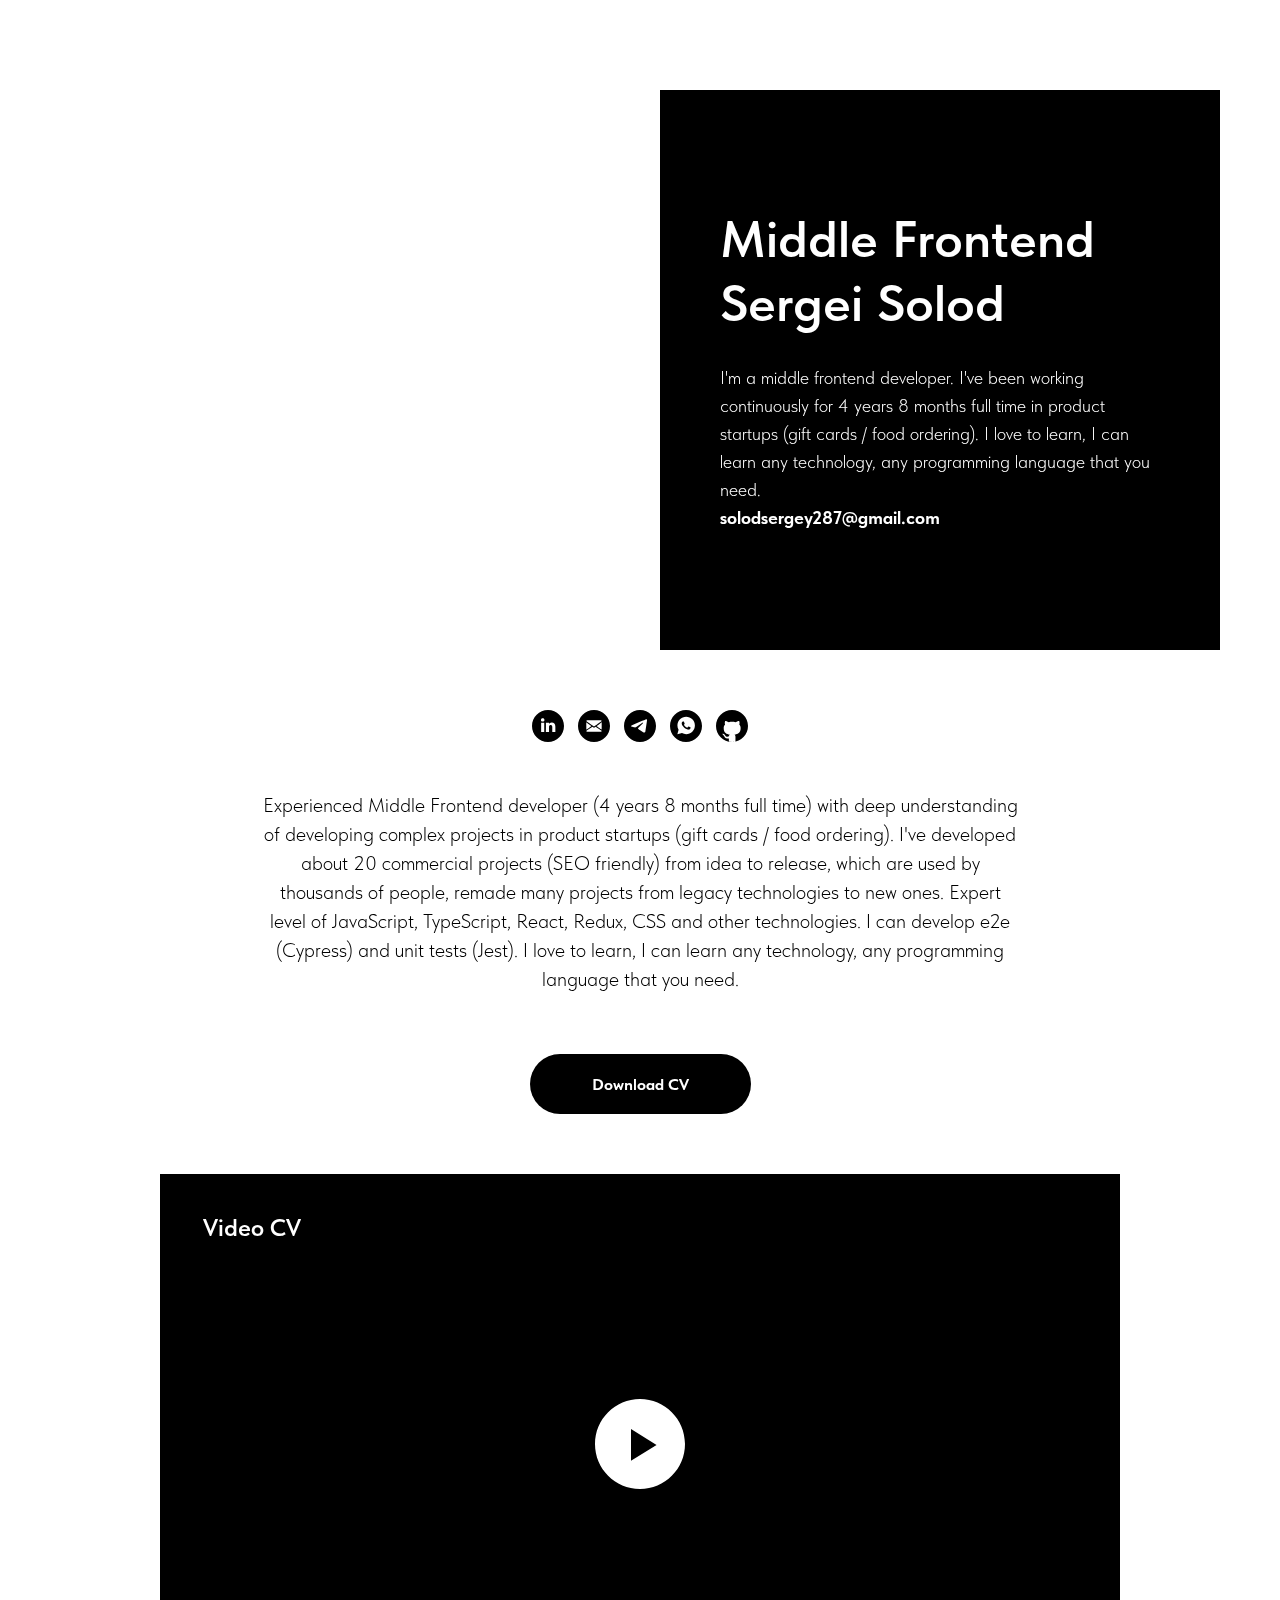
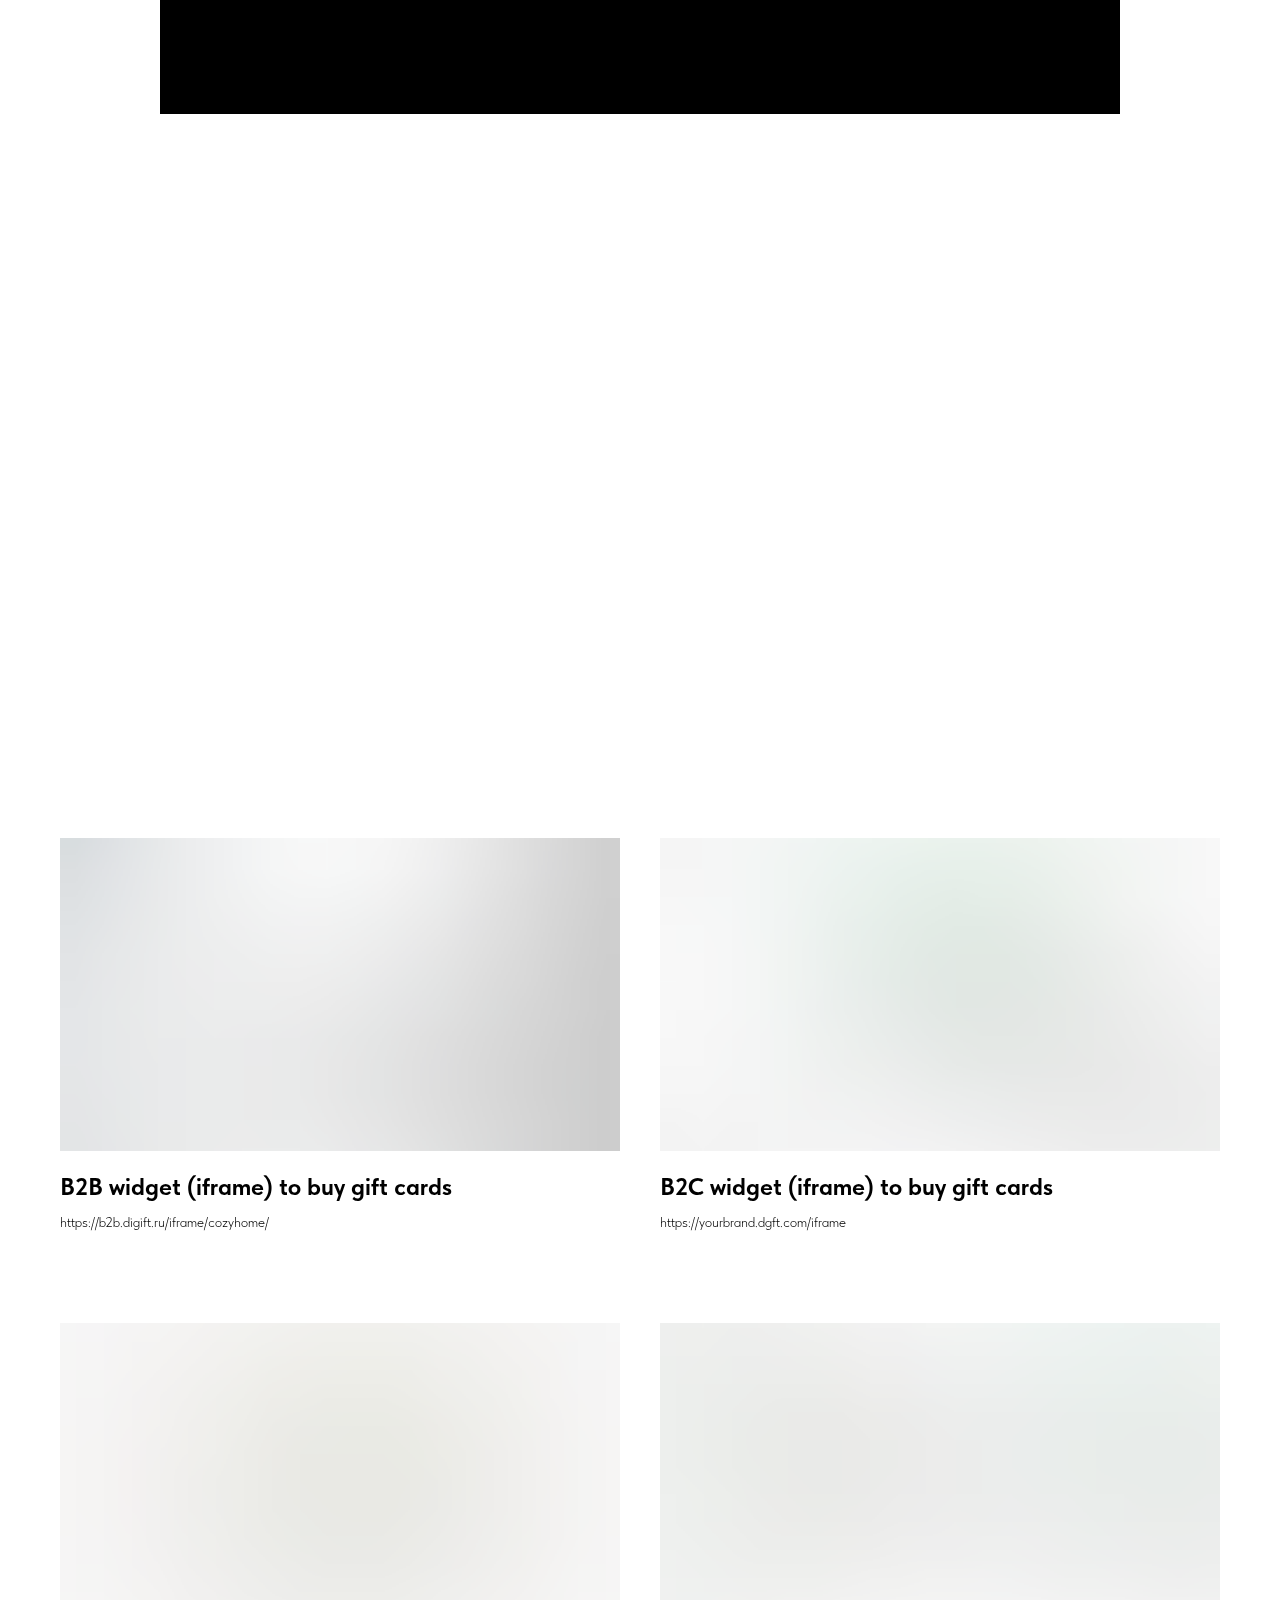
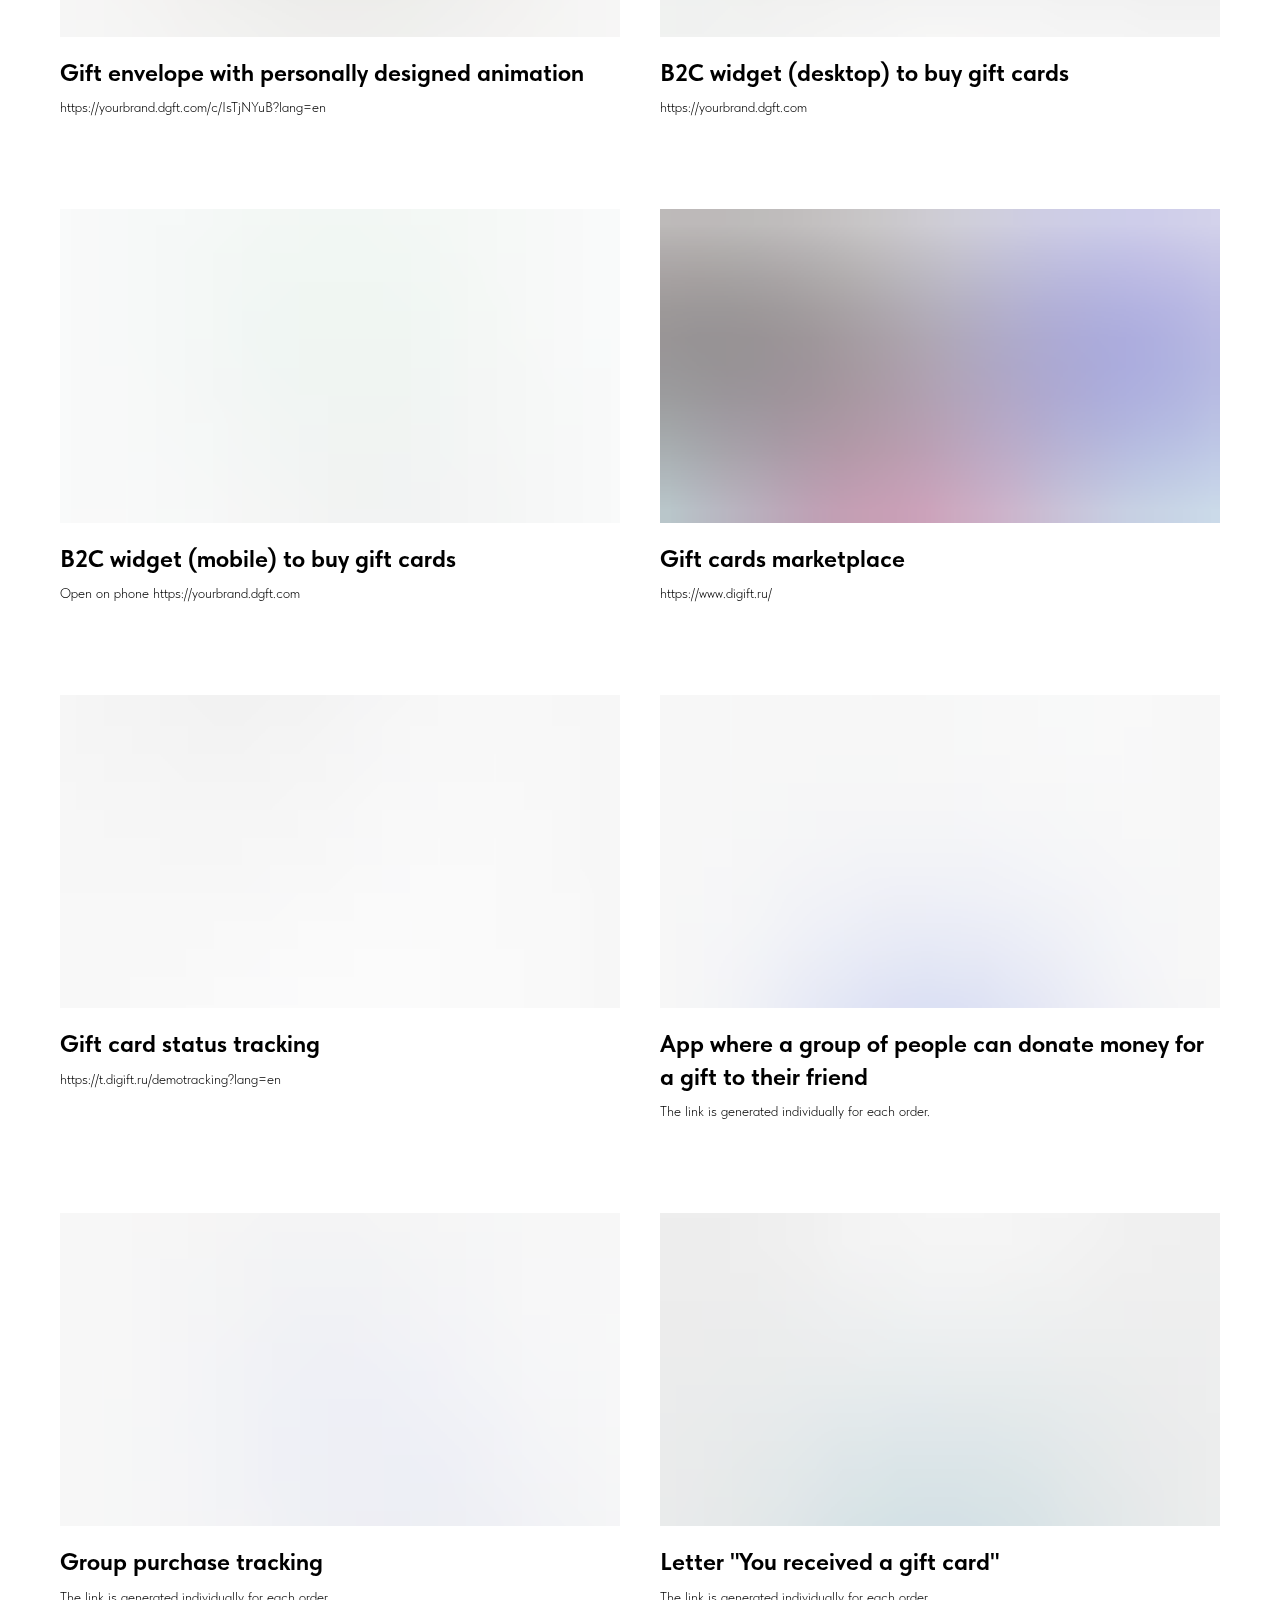
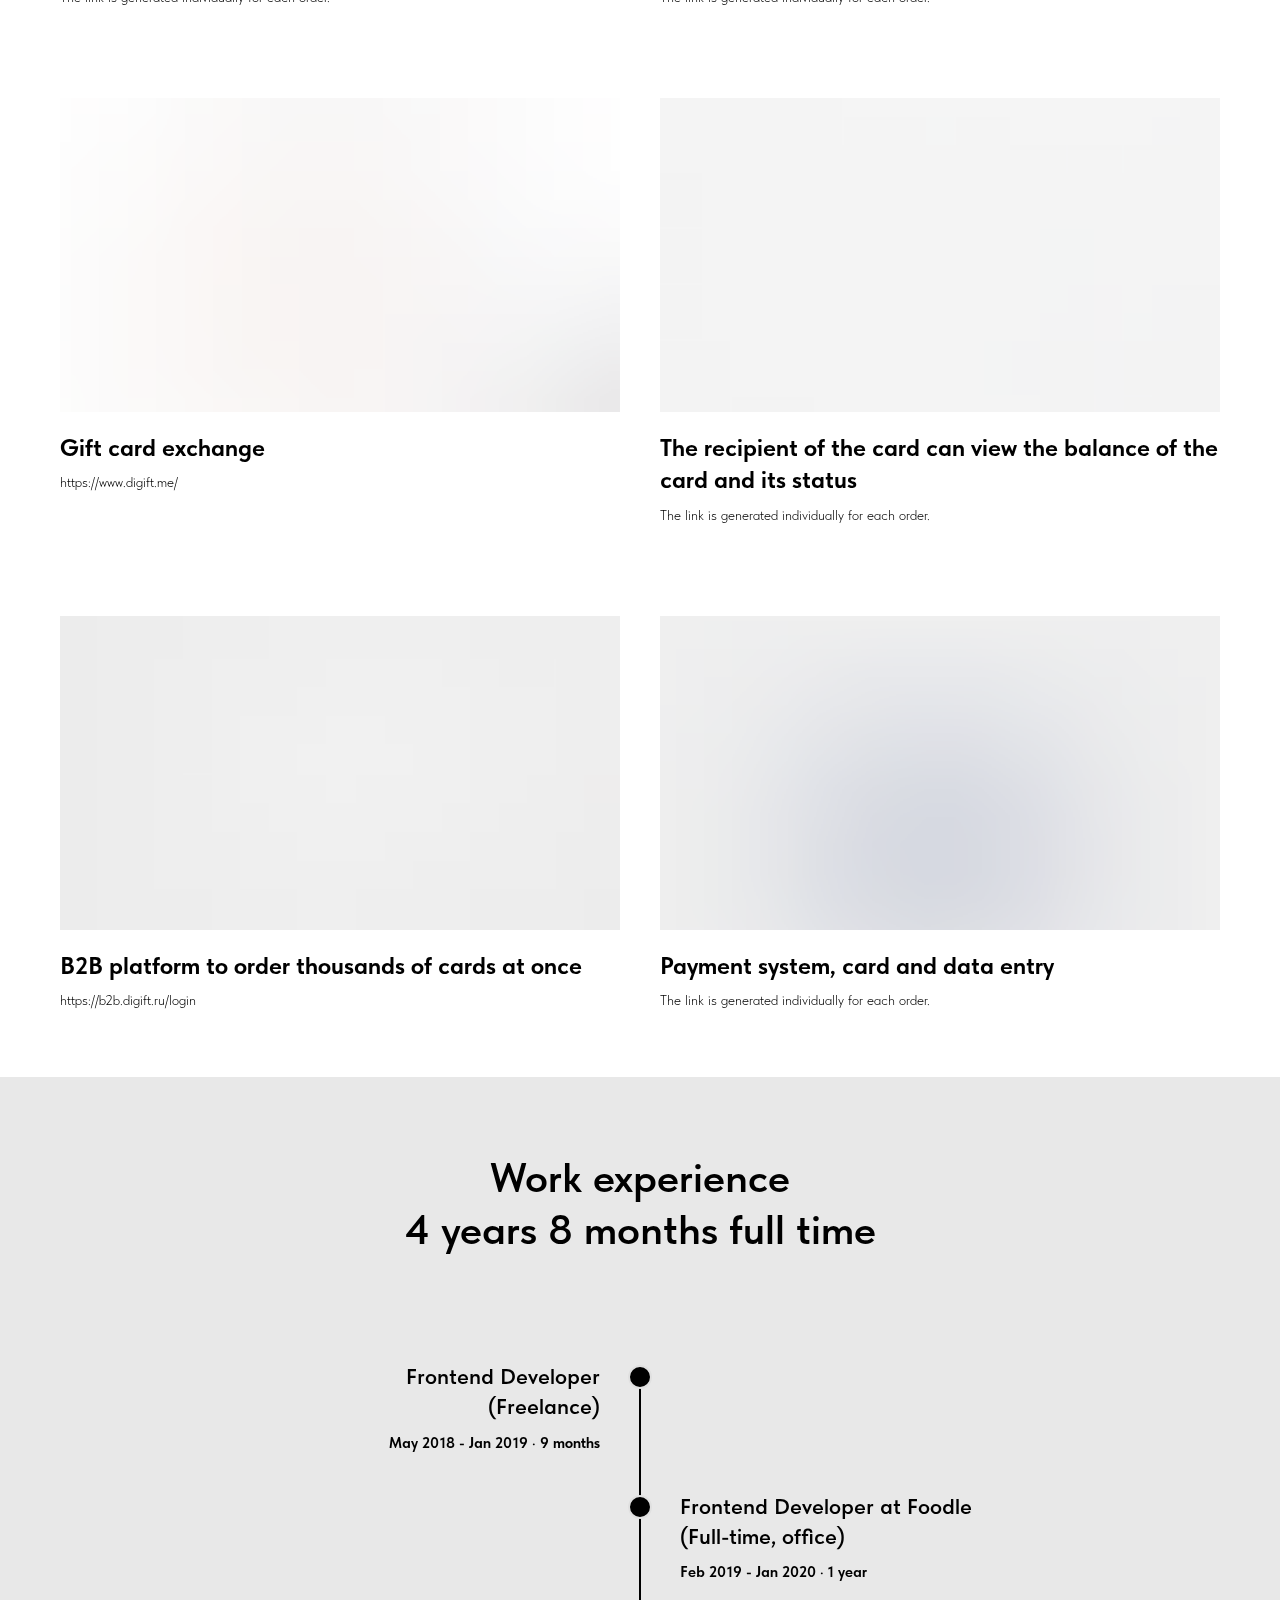
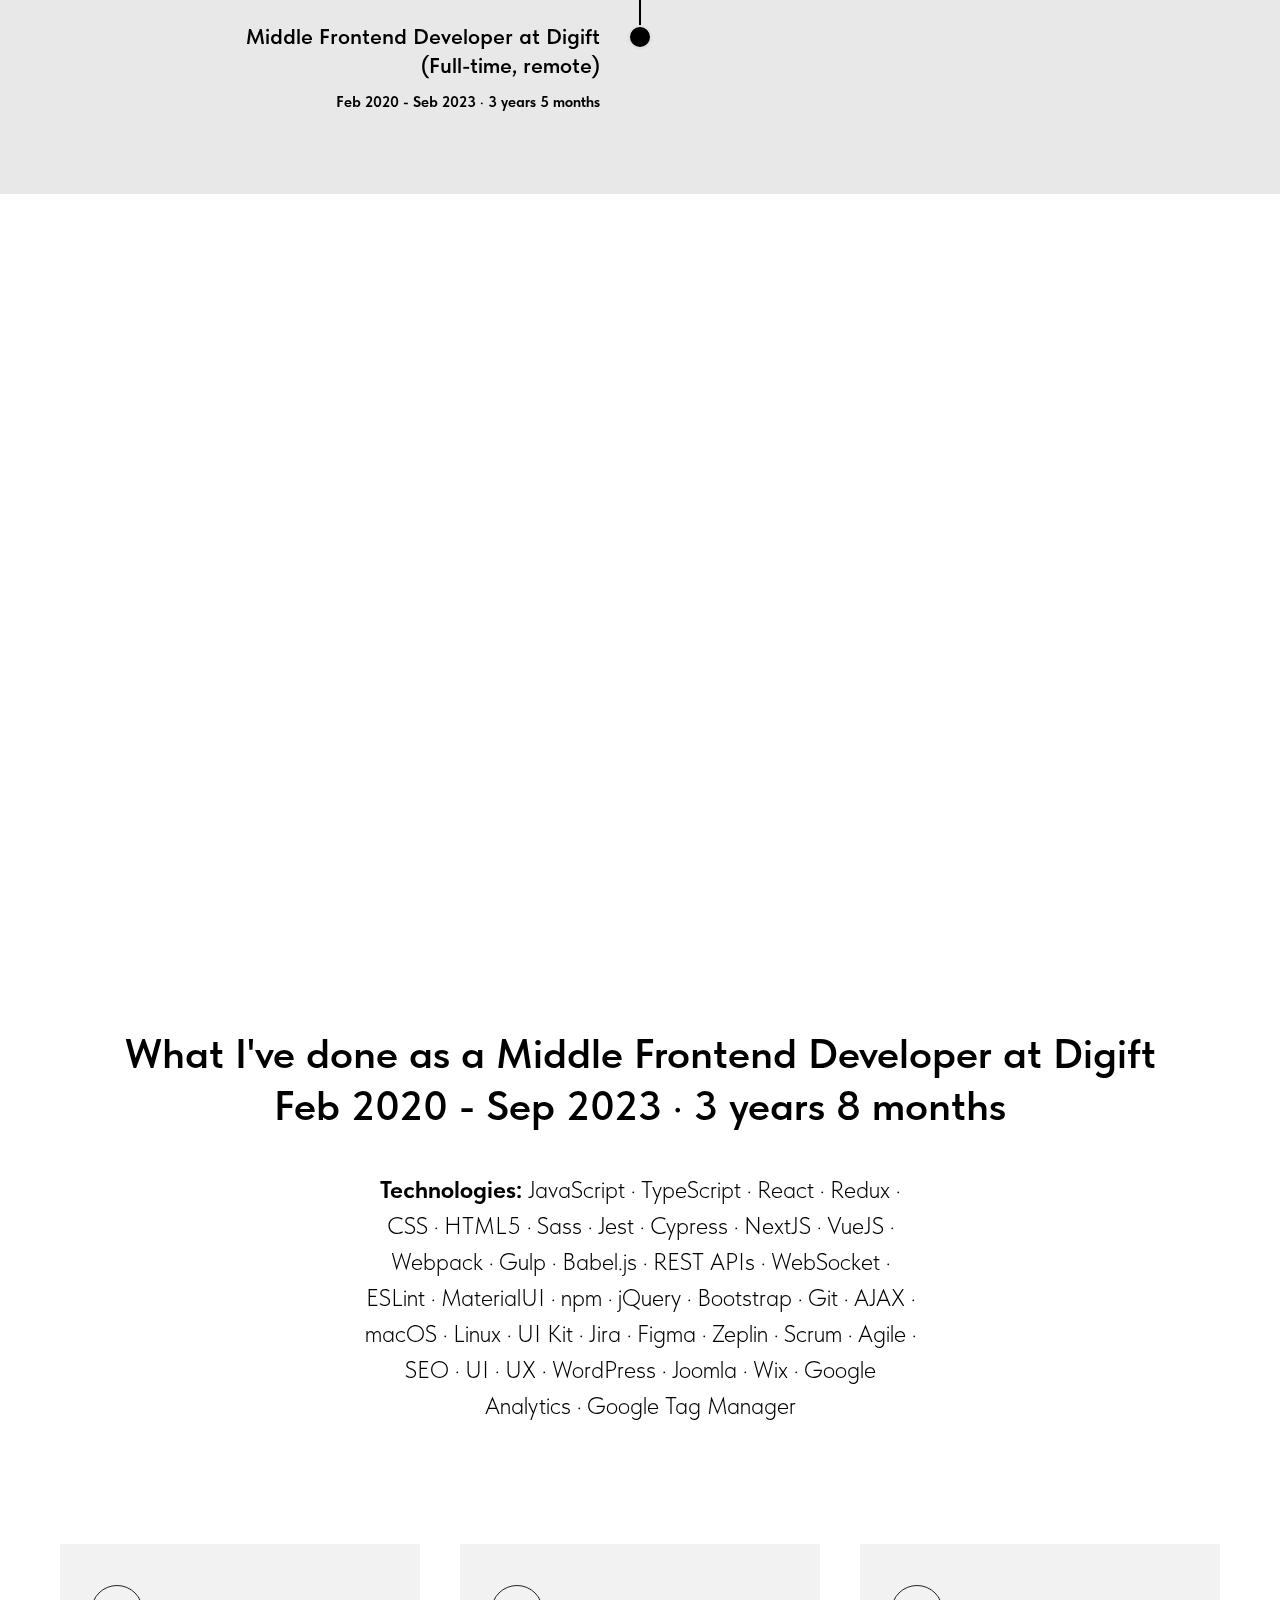
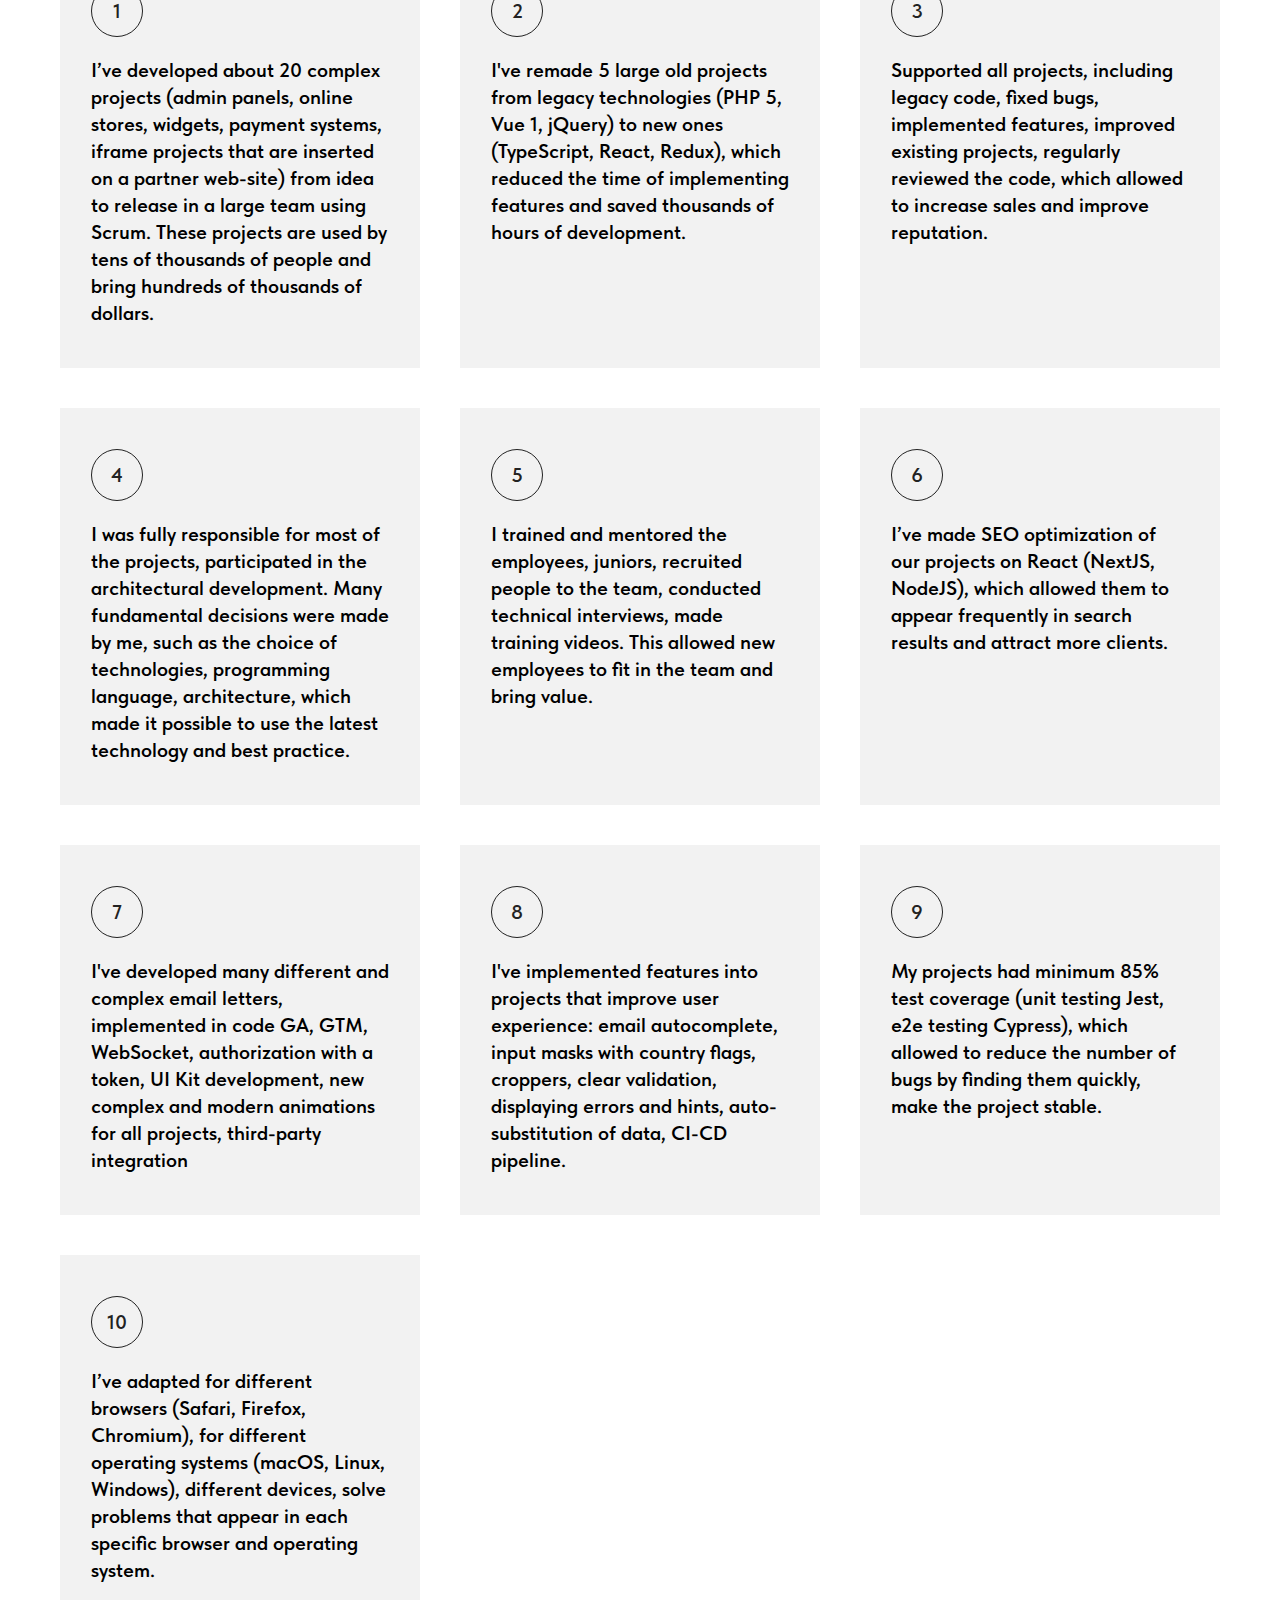
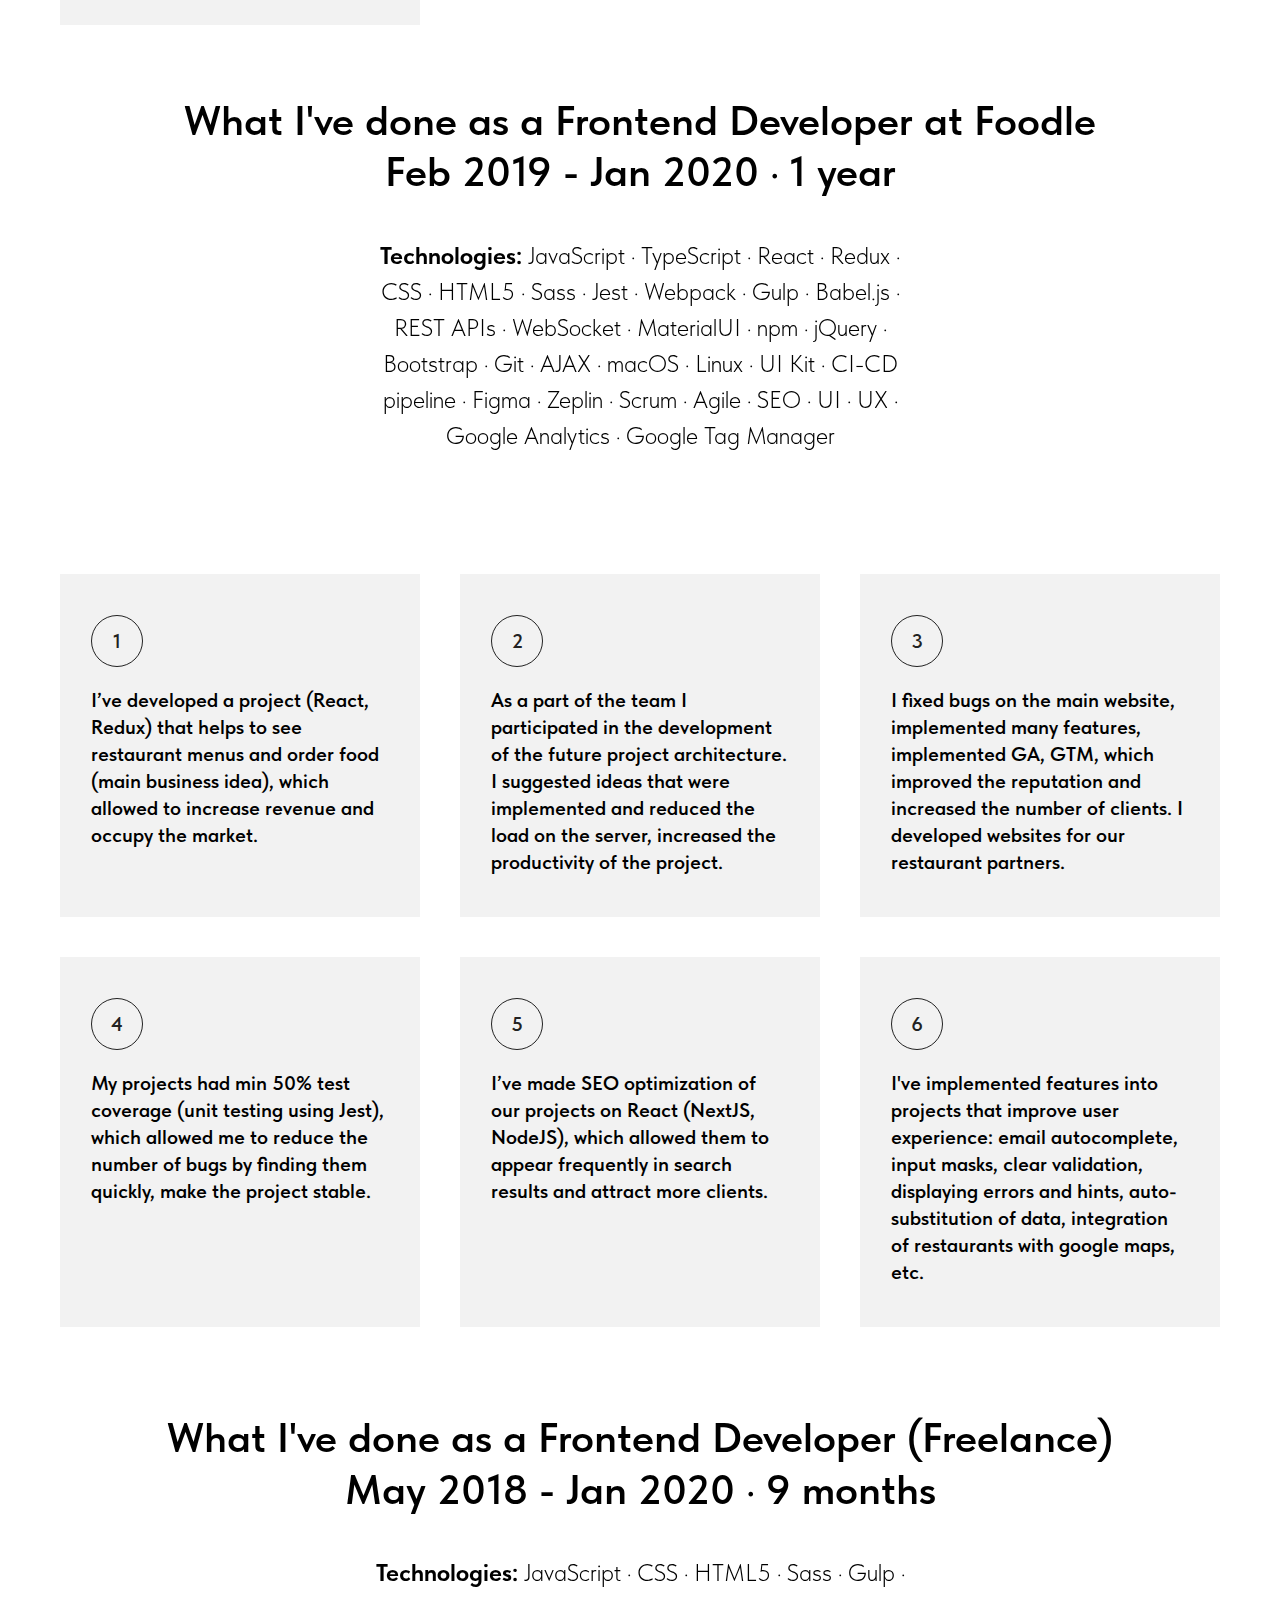
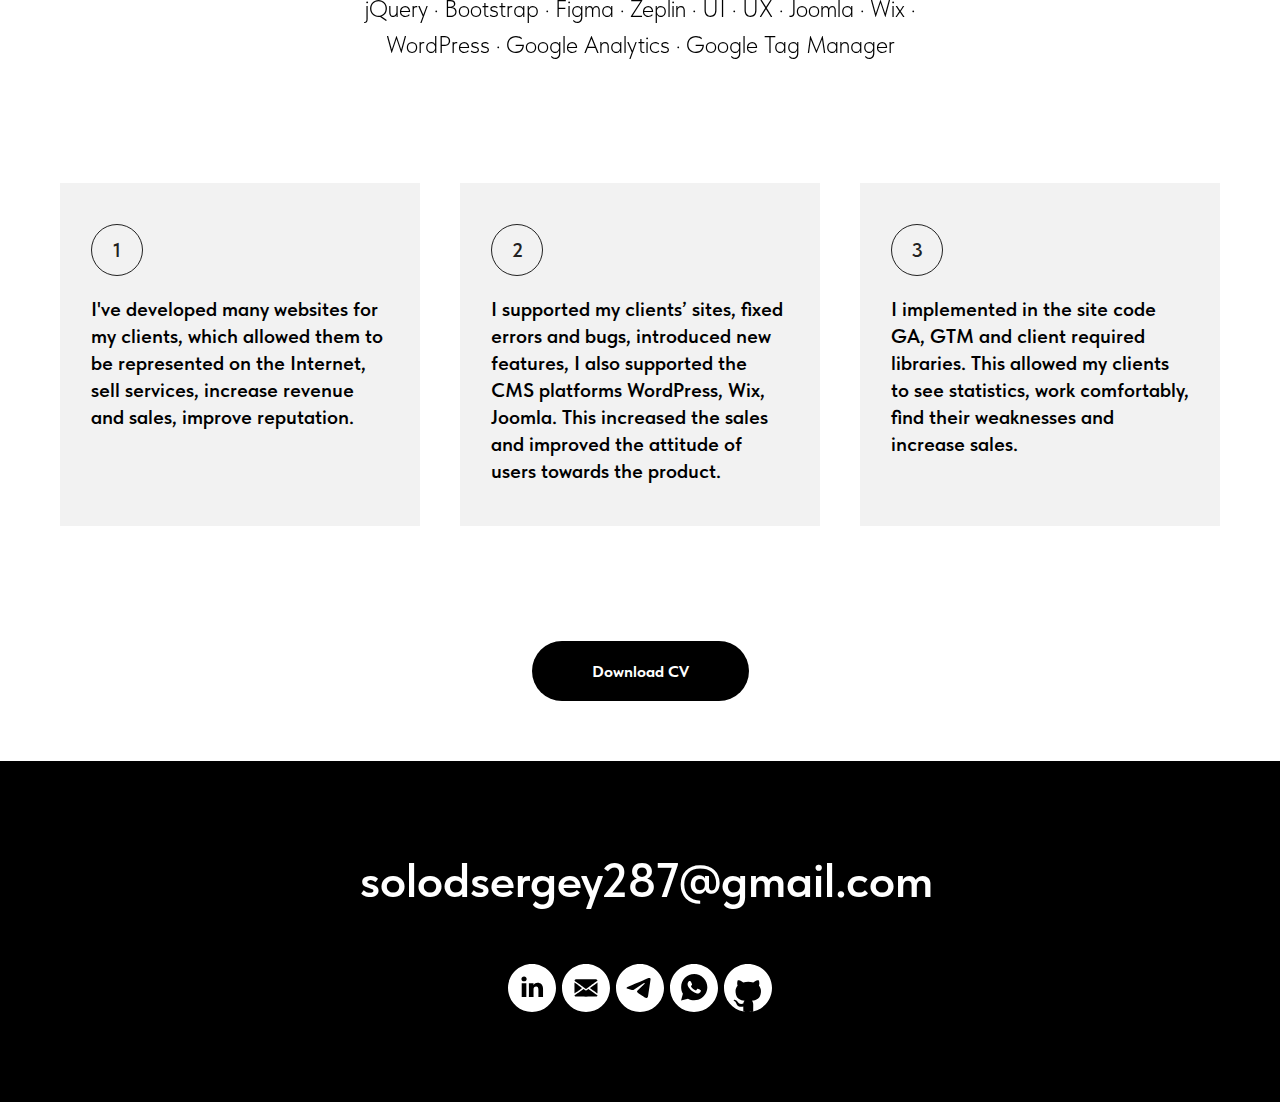
==== index.html @ 2b48e13c "Add files via upload" ====
<!DOCTYPE html>
<html>

<head>
    <meta charset="utf-8">
    <meta name="viewport" content="width=device-width, initial-scale=1.0">
    <!--metatextblock-->
    <title>CV Sergei Solod</title>
    <meta name="description" content="CV Sergei Solod">
    <meta property="og:url" content="https://sergeisolod.github.io/">
    <meta property="og:title" content="CV Sergei Solod">
    <meta property="og:description" content="CV Sergei Solod">
    <meta property="og:type" content="website">
    <meta property="og:image" content="images/hpV0i7hxLIlO.jpeg">
    <link rel="canonical" href="https://sergeisolod.github.io/">
    <!--/metatextblock-->
    <meta name="format-detection" content="telephone=no">
    <meta http-equiv="x-dns-prefetch-control" content="on">
    <link rel="dns-prefetch" href="https://ws.tildacdn.com">
    <link rel="dns-prefetch" href="https://static.tildacdn.info">
    <link rel="shortcut icon" href="HVZDC44ydarl.ico" type="image/x-icon">
    <!-- Assets -->
    <script async src="js/GLIfSQFLYRHs.js"></script>
    <script src="js/Zmc2mSTqs01E.js" async charset="utf-8"></script>
    <link rel="stylesheet" href="css/4hD9SjBJctLV.css" type="text/css" media="all" onerror="this.loaderr='y';">
    <link rel="stylesheet" href="css/McWhKWy00dU5.css" type="text/css" media="all" onerror="this.loaderr='y';">
    <link rel="stylesheet" href="css/rkNsqmNaDI9M.css" type="text/css" media="print" onload="this.media='all';" onerror="this.loaderr='y';">
    <noscript>
        <link rel="stylesheet" href="css/rkNsqmNaDI9M.css" type="text/css" media="all">
    </noscript>
    <link rel="stylesheet" href="css/i6Ht0ksIrVea.css" type="text/css" media="print" onload="this.media='all';" onerror="this.loaderr='y';">
    <noscript>
        <link rel="stylesheet" href="css/i6Ht0ksIrVea.css" type="text/css" media="all">
    </noscript>
    <link rel="stylesheet" href="css/yweniSXquJQE.css" type="text/css" media="print" onload="this.media='all';" onerror="this.loaderr='y';">
    <noscript>
        <link rel="stylesheet" href="css/yweniSXquJQE.css" type="text/css" media="all">
    </noscript>
    <link rel="stylesheet" href="css/JbgSrmJbsEyH.css" type="text/css" media="all" onerror="this.loaderr='y';">
    <link rel="stylesheet" href="css/kj42cwVN3d6Y.css" type="text/css" media="print" onload="this.media='all';" onerror="this.loaderr='y';">
    <noscript>
        <link rel="stylesheet" href="css/kj42cwVN3d6Y.css" type="text/css" media="all">
    </noscript>
    <link rel="stylesheet" href="css/UbRRo6o4w3vZ.css" type="text/css" media="all" onerror="this.loaderr='y';">
    <script type="text/javascript">
        (function(d) {
            if (!d.visibilityState) {
                var s = d.createElement('script');
                s.src = 'https://static.tildacdn.info/js/tilda-polyfill-1.0.min.js';
                d.getElementsByTagName('head')[0].appendChild(s);
            }
        })(document);

        function t_onReady(func) {
            if (document.readyState != 'loading') {
                func();
            } else {
                document.addEventListener('DOMContentLoaded', func);
            }
        }

        function t_onFuncLoad(funcName, okFunc, time) {
            if (typeof window[funcName] === 'function') {
                okFunc();
            } else {
                setTimeout(function() {
                    t_onFuncLoad(funcName, okFunc, time);
                }, (time || 100));
            }
        }

        function t_throttle(fn, threshhold, scope) {
            return function() {
                fn.apply(scope || this, arguments);
            };
        }
    </script>
    <script src="js/8S59BF1QZbxS.js" charset="utf-8" onerror="this.loaderr='y';"></script>
    <script src="js/O23MDGWbYF3w.js" charset="utf-8" defer onerror="this.loaderr='y';"></script>
    <script src="js/ElhqOliVcsTf.js" charset="utf-8" async onerror="this.loaderr='y';"></script>
    <script src="js/0S4YPldCGLQT.js" charset="utf-8" async onerror="this.loaderr='y';"></script>
    <script src="js/9nByIvAjVtU5.js" charset="utf-8" async onerror="this.loaderr='y';"></script>
    <script src="js/nb5MbtI4fvMn.js" charset="utf-8" async onerror="this.loaderr='y';"></script>
    <script src="js/4ZKMW3IQOKYn.js" charset="utf-8" async onerror="this.loaderr='y';"></script>
    <script src="js/C6HkK8cR1ZNY.js" charset="utf-8" async onerror="this.loaderr='y';"></script>
    <script src="js/O9VzhsNDg3NT.js" charset="utf-8" async onerror="this.loaderr='y';"></script>
    <script src="js/ifRAR3SALslJ.js" charset="utf-8" async onerror="this.loaderr='y';"></script>
    <script type="text/javascript">
        window.dataLayer = window.dataLayer || [];
    </script>
    <script type="text/javascript">
        (function() {
            if ((/bot|google|yandex|baidu|bing|msn|duckduckbot|teoma|slurp|crawler|spider|robot|crawling|facebook/i.test(navigator.userAgent)) === false && typeof(sessionStorage) != 'undefined' && sessionStorage.getItem('visited') !== 'y' && document.visibilityState) {
                var style = document.createElement('style');
                style.type = 'text/css';
                style.innerHTML = '@media screen and (min-width: 980px) {.t-records {opacity: 0;}.t-records_animated {-webkit-transition: opacity ease-in-out .2s;-moz-transition: opacity ease-in-out .2s;-o-transition: opacity ease-in-out .2s;transition: opacity ease-in-out .2s;}.t-records.t-records_visible {opacity: 1;}}';
                document.getElementsByTagName('head')[0].appendChild(style);

                function t_setvisRecs() {
                    var alr = document.querySelectorAll('.t-records');
                    Array.prototype.forEach.call(alr, function(el) {
                        el.classList.add("t-records_animated");
                    });
                    setTimeout(function() {
                        Array.prototype.forEach.call(alr, function(el) {
                            el.classList.add("t-records_visible");
                        });
                        sessionStorage.setItem("visited", "y");
                    }, 400);
                }
                document.addEventListener('DOMContentLoaded', t_setvisRecs);
            }
        })();
    </script>
    <style type="text/css">
        @media screen and (min-width: 980px) {
            .t-records {
                opacity: 0;
            }
            .t-records_animated {
                -webkit-transition: opacity ease-in-out .2s;
                -moz-transition: opacity ease-in-out .2s;
                -o-transition: opacity ease-in-out .2s;
                transition: opacity ease-in-out .2s;
            }
            .t-records.t-records_visible {
                opacity: 1;
            }
        }
    </style>
</head>

<body class="t-body" style="margin:0;">
<!--allrecords-->
<div id="allrecords" class="t-records t-records_animated t-records_visible" data-hook="blocks-collection-content-node" data-tilda-project-id="7476803" data-tilda-page-id="37595686" data-tilda-formskey="82cfd671621f40ee4aa0aa21a7476803" data-tilda-lazy="yes">
    <div id="rec610414250" class="r t-rec" style=" " data-animationappear="off" data-record-type="131">
        <!-- T123 -->
        <div class="t123">
            <div class="t-container_100 ">
                <div class="t-width t-width_100 ">

                    <!-- Yandex.Metrika counter -->
                    <script type="text/javascript">
                        (function(m, e, t, r, i, k, a) {
                            m[i] = m[i] || function() {
                                (m[i].a = m[i].a || []).push(arguments)
                            };
                            m[i].l = 1 * new Date();
                            for (var j = 0; j < document.scripts.length; j++) {
                                if (document.scripts[j].src === r) {
                                    return;
                                }
                            }
                            k = e.createElement(t), a = e.getElementsByTagName(t)[0], k.async = 1, k.src = r, a.parentNode.insertBefore(k, a)
                        })
                        (window, document, "script", "https://mc.yandex.ru/metrika/tag.js", "ym");
                        ym(94083381, "init", {
                            clickmap: true,
                            trackLinks: true,
                            accurateTrackBounce: true,
                            webvisor: true
                        });
                    </script>
                    <noscript>
                        <div><img src="https://mc.yandex.ru/watch/94083381" style="position:absolute; left:-9999px;" alt></div>
                    </noscript>
                    <!-- /Yandex.Metrika counter -->

                </div>
            </div>
        </div>
    </div>
    <div id="rec607375718" class="r t-rec t-rec_pt_90 t-rec_pb_60" style="padding-top:90px;padding-bottom:60px; " data-record-type="545">
        <!-- T545 -->
        <div style="width: 0; height: 0; overflow: hidden;">
            <div class="t545__sizer t-col t-col_6" data-auto-correct-mobile-width="false" style="height:560px;"></div>
        </div>
        <div class="t545">
            <div class="t-container" data-height="560">
                <div class="t545__top t545__col t-col t-col_6 ">
                    <div class="t545__blockimg t-bgimg" data-original="https://static.tildacdn.info/tild6539-6666-4733-a161-613933656230/photo_2023-06-21_214.jpeg" bgimgfield="img" style="background-image:url(&#x27;images/jLRZssBSD546.jpeg&#x27;); height:560px;" itemscope itemtype="http://schema.org/ImageObject">
                        <meta itemprop="image" content="https://static.tildacdn.info/tild6539-6666-4733-a161-613933656230/photo_2023-06-21_214.jpeg">
                    </div>
                </div>
                <div class="t-col t545__col t-col_6 ">
                    <div class="t545__textwrapper t-align_left" style="background-color: #000000;">
                        <div class="t545__content t-valign_middle">
                            <div class="t545__box">
                                <div class="t545__title t-heading t-heading_xs " field="title" style="color:#ffffff;font-size:52px;">Middle Frontend
                                    <br>Sergei Solod</div>
                                <div class="t545__text t-text t-text_sm " field="text" style="color:#ffffff;">I'm a middle frontend developer. I've been working continuously for 4 years 8 months full time in product startups (gift cards / food ordering). I love to learn, I can learn any technology, any programming language that you need.
                                    <br>
<!--                                    <br><span style="font-weight: 600;">Tbilisi, Georgia</span>-->
<!--                                    <br><span style="font-weight: 600;">13 Guram Rcheulishvili St, 0179</span>-->
<!--                                    <br>-->
                                    <p style="text-align: left;"><strong>solodsergey287@gmail.com</strong></p>
                                </div>
                            </div>
                        </div>
                    </div>
                </div>
            </div>
        </div>
        <script>
            t_onReady(function() {
                t_onFuncLoad('t545_setHeight', function() {
                    window.addEventListener('resize', t_throttle(function() {
                        t545_setHeight('607375718');
                    }));
                    t545_setHeight('607375718');
                    var rec = document.getElementById('rec607375718');
                    if (!rec) return;
                    var wrapper = rec.querySelector('.t545');
                    if (wrapper) {
                        wrapper.addEventListener('displayChanged', function() {
                            t_onFuncLoad('t545_setHeight', function() {
                                t545_setHeight('607375718');
                            });
                        });
                    }
                });
            });
        </script>
    </div>
    <div id="rec607375321" class="r t-rec t-rec_pt_0 t-rec_pb_45" style="padding-top:0px;padding-bottom:45px;background-color:#ffffff; " data-record-type="212" data-bg-color="#ffffff">
        <!-- T188 -->
        <div class="t188">
            <div class="t-container_100">
                <div class="t188__wrapper">
                    <div class="t-sociallinks">
                        <div class="t-sociallinks__wrapper">
                            <!-- new soclinks -->
                            <div class="t-sociallinks__item t-sociallinks__item_linkedin">
                                <a href="https://www.linkedin.com/in/sergeisolod/" target="_blank" rel="nofollow" style="width: 32px; height: 32px;">
                                    <svg class="t-sociallinks__svg" width="32px" height="32px" viewBox="0 0 100 100" fill="none" xmlns="http://www.w3.org/2000/svg">
                                        <path fill-rule="evenodd" clip-rule="evenodd" d="M50 100c27.6142 0 50-22.3858 50-50S77.6142 0 50 0 0 22.3858 0 50s22.3858 50 50 50Zm23-31.0002V52.363c0-8.9114-4.7586-13.0586-11.1079-13.0586-5.1234 0-7.4123 2.8199-8.6942 4.7942v-4.1124h-9.6468c.1297 2.7235 0 29.0136 0 29.0136h9.6484v-16.203c0-.8675.0657-1.731.3203-2.3513.6981-1.7351 2.284-3.5286 4.9491-3.5286 3.4905 0 4.8859 2.6611 4.8859 6.5602v15.5227H73ZM53.1979 44.0986v.094h-.0632c.0069-.0111.0148-.0228.0229-.0346.0137-.0198.0281-.0401.0403-.0594ZM28 31.0123C28 28.1648 30.1583 26 33.4591 26c3.3016 0 5.3302 2.1648 5.3934 5.0123 0 2.7851-2.0918 5.0156-5.4567 5.0156h-.064c-3.2351 0-5.3318-2.2305-5.3318-5.0156Zm10.2177 37.9875h-9.6445V39.9862h9.6445v29.0136Z" fill="#000000" />
                                    </svg>
                                </a>
                            </div>
                            <div class="t-sociallinks__item t-sociallinks__item_email">
                                <a href="mailto:solodsergey287@gmail.com?subject=Hello" target="_blank" rel="nofollow" style="width: 32px; height: 32px;">
                                    <svg class="t-sociallinks__svg" width="32px" height="32px" viewBox="0 0 100 100" fill="none" xmlns="http://www.w3.org/2000/svg">
                                        <path fill-rule="evenodd" clip-rule="evenodd" d="M50 100c27.6142 0 50-22.3858 50-50S77.6142 0 50 0 0 22.3858 0 50s22.3858 50 50 50ZM26.2268 34.1813c.3042-.9738.9636-1.693 1.8568-2.0249l.4151-.1543 21.4794-.0018c21.3404-.0017 21.4819-.0009 21.8807.1335.9642.3248 1.6814 1.1482 1.9797 2.2727l.0944.3556-1.7711 1.2707c-2.462 1.7666-6.8447 4.9166-8.8523 6.3624-.925.6662-2.2783 1.639-3.0072 2.1619-2.1029 1.5081-4.2894 3.0785-5.891 4.2312-3.6493 2.6264-4.3577 3.1288-4.4113 3.1288-.0541 0-.817-.5414-4.5039-3.1961-1.6149-1.1627-3.4655-2.4914-5.7994-4.1637-.7296-.5227-2.1661-1.5561-3.1924-2.2964-1.0262-.7404-2.4421-1.7593-3.1465-2.2642-.7044-.5051-2.3496-1.6873-3.656-2.6273s-2.646-1.9002-2.9769-2.1338c-.667-.4708-.675-.4878-.4981-1.0543Zm-.1497 27.1823c-.0616.0397-.0771-2.244-.0771-11.3267 0-6.257.0122-11.3764.0271-11.3764.015 0 1.063.7458 2.3291 1.6574 2.2612 1.628 3.4539 2.4857 6.7132 4.8273 2.1704 1.5593 4.0585 2.9159 5.6761 4.0785.7296.5244 1.3265.9876 1.3265 1.0293 0 .0718-.8103.6465-3.9486 2.8008-.7465.5124-2.0931 1.4401-2.9923 2.0616-.8992.6215-3.1064 2.1429-4.9049 3.3809-1.7984 1.238-3.4504 2.3784-3.6709 2.5342-.2206.1559-.4357.3058-.4782.3331Zm43.234-19.3639c.6277-.4485 1.9187-1.381 2.8688-2.0722.9502-.6912 1.7483-1.259 1.7738-1.2619.0255-.0028.0463 5.1143.0463 11.3713 0 9.0827-.0155 11.3664-.0771 11.3267-.0424-.0273-.2576-.1768-.4782-.3323-.2205-.1554-1.0951-.7591-1.9434-1.3415-.8483-.5824-1.6812-1.1582-1.8509-1.2795-.1697-.1213-.7388-.5155-1.2648-.8759-.526-.3604-1.3172-.9043-1.7583-1.2086-.4412-.3043-2.1348-1.4711-3.7635-2.593-4.735-3.2613-4.9358-3.4028-4.9358-3.4788 0-.0759.2206-.2386 4.0412-2.9806 1.3064-.9376 3.2359-2.3243 4.2879-3.0815 1.0519-.7573 2.4262-1.7437 3.054-2.1922ZM37.8152 57.1366c.3609-.2411 1.7297-1.1886 4.8121-3.3308 1.2215-.849 2.2627-1.5349 2.3136-1.5242.0509.0107 1.0504.7092 2.2211 1.5523 1.1706.8431 2.2361 1.5743 2.3676 1.625.3044.1171.6365.117.9414-.0003.1318-.0507 1.1964-.7809 2.3658-1.6228 1.1693-.8418 2.1572-1.5435 2.1951-1.5594.0604-.0253 1.5111.9576 5.8267 3.9476 1.1431.7919 2.7209 1.8798 5.9537 4.1051.9502.6541 2.9214 2.014 4.3805 3.022l2.653 1.8328-.0051.2599c-.0072.3723-.3476 1.0784-.7463 1.5482-.3863.4549-1.0056.8296-1.5552.9408C71.322 67.9767 63.8578 68 50 68c-13.8578 0-21.322-.0233-21.5392-.0672-.5496-.1112-1.1689-.4859-1.5552-.9408-.3741-.4409-.7126-1.118-.7618-1.5243l-.0316-.2603 1.656-1.14c.9108-.627 2.2112-1.5239 2.8899-1.9932 3.6716-2.539 6.8851-4.7559 7.1571-4.9376Z" fill="#000000" />
                                    </svg>
                                </a>
                            </div>
                            <div class="t-sociallinks__item t-sociallinks__item_telegram">
                                <a href="https://t.me/solodsergei" target="_blank" rel="nofollow" style="width: 32px; height: 32px;">
                                    <svg class="t-sociallinks__svg" width="32px" height="32px" viewBox="0 0 100 100" fill="none" xmlns="http://www.w3.org/2000/svg">
                                        <path fill-rule="evenodd" clip-rule="evenodd" d="M50 100c27.614 0 50-22.386 50-50S77.614 0 50 0 0 22.386 0 50s22.386 50 50 50Zm21.977-68.056c.386-4.38-4.24-2.576-4.24-2.576-3.415 1.414-6.937 2.85-10.497 4.302-11.04 4.503-22.444 9.155-32.159 13.734-5.268 1.932-2.184 3.864-2.184 3.864l8.351 2.577c3.855 1.16 5.91-.129 5.91-.129l17.988-12.238c6.424-4.38 4.882-.773 3.34.773l-13.49 12.882c-2.056 1.804-1.028 3.35-.129 4.123 2.55 2.249 8.82 6.364 11.557 8.16.712.467 1.185.778 1.292.858.642.515 4.111 2.834 6.424 2.319 2.313-.516 2.57-3.479 2.57-3.479l3.083-20.226c.462-3.511.993-6.886 1.417-9.582.4-2.546.705-4.485.767-5.362Z" fill="#000000" />
                                    </svg>
                                </a>
                            </div>
                            <div class="t-sociallinks__item t-sociallinks__item_whatsapp">
                                <a href="https://wa.me/306972538209" target="_blank" rel="nofollow" style="width: 32px; height: 32px;">
                                    <svg class="t-sociallinks__svg" width="32px" height="32px" viewBox="0 0 100 100" fill="none" xmlns="http://www.w3.org/2000/svg">
                                        <path fill-rule="evenodd" clip-rule="evenodd" d="M50 100C77.6142 100 100 77.6142 100 50C100 22.3858 77.6142 0 50 0C22.3858 0 0 22.3858 0 50C0 77.6142 22.3858 100 50 100ZM69.7626 28.9928C64.6172 23.841 57.7739 21.0027 50.4832 21C35.4616 21 23.2346 33.2252 23.2292 48.2522C23.2274 53.0557 24.4823 57.7446 26.8668 61.8769L23 76L37.4477 72.2105C41.4282 74.3822 45.9107 75.5262 50.4714 75.528H50.4823C65.5029 75.528 77.7299 63.301 77.7363 48.2749C77.7408 40.9915 74.9089 34.1446 69.7626 28.9928ZM62.9086 53.9588C62.2274 53.6178 58.8799 51.9708 58.2551 51.7435C57.6313 51.5161 57.1766 51.4024 56.7228 52.0845C56.269 52.7666 54.964 54.2998 54.5666 54.7545C54.1692 55.2092 53.7718 55.2656 53.0915 54.9246C52.9802 54.8688 52.8283 54.803 52.6409 54.7217C51.6819 54.3057 49.7905 53.4855 47.6151 51.5443C45.5907 49.7382 44.2239 47.5084 43.8265 46.8272C43.4291 46.1452 43.7837 45.7769 44.1248 45.4376C44.3292 45.2338 44.564 44.9478 44.7987 44.662C44.9157 44.5194 45.0328 44.3768 45.146 44.2445C45.4345 43.9075 45.56 43.6516 45.7302 43.3049C45.7607 43.2427 45.7926 43.1776 45.8272 43.1087C46.0545 42.654 45.9409 42.2565 45.7708 41.9155C45.6572 41.6877 45.0118 40.1167 44.4265 38.6923C44.1355 37.984 43.8594 37.3119 43.671 36.8592C43.1828 35.687 42.6883 35.69 42.2913 35.6924C42.2386 35.6928 42.1876 35.6931 42.1386 35.6906C41.7421 35.6706 41.2874 35.667 40.8336 35.667C40.3798 35.667 39.6423 35.837 39.0175 36.5191C38.9773 36.5631 38.9323 36.6111 38.8834 36.6633C38.1738 37.4209 36.634 39.0648 36.634 42.2002C36.634 45.544 39.062 48.7748 39.4124 49.2411L39.415 49.2444C39.4371 49.274 39.4767 49.3309 39.5333 49.4121C40.3462 50.5782 44.6615 56.7691 51.0481 59.5271C52.6732 60.2291 53.9409 60.6475 54.9303 60.9612C56.5618 61.4796 58.046 61.4068 59.22 61.2313C60.5286 61.0358 63.2487 59.5844 63.8161 57.9938C64.3836 56.4033 64.3836 55.0392 64.2136 54.7554C64.0764 54.5258 63.7545 54.3701 63.2776 54.1395C63.1633 54.0843 63.0401 54.0247 62.9086 53.9588Z" fill="#000000" />
                                    </svg>
                                </a>
                            </div>
                            <div class="t-sociallinks__item t-sociallinks__item_github">
                                <a href="https://github.com/SergeiSolod" target="_blank" rel="nofollow" style="width: 32px; height: 32px;">
                                    <svg class="t-sociallinks__svg" width="32px" height="32px" viewBox="0 0 100 100" fill="none" xmlns="http://www.w3.org/2000/svg">
                                        <path fill-rule="evenodd" clip-rule="evenodd" d="M52.078 99.958C78.728 98.868 100 76.918 100 50c0-27.614-22.386-50-50-50S0 22.386 0 50s22.386 50 50 50l.368-.001.335.001c.432 0 .894-.015 1.375-.042Zm0 0c3.828-.216 8.81-1.186 8.81-1.186l-.053-2.99s.05-5.839.05-11.388c0-3.873-1.327-6.407-2.818-7.688 9.248-1.027 18.954-4.537 18.954-20.484 0-4.532-1.607-8.238-4.268-11.14.427-1.05 1.852-5.271-.413-10.986 0 0-3.479-1.116-11.405 4.256-3.316-.92-6.867-1.381-10.392-1.397-3.53.016-7.082.476-10.393 1.397-7.93-5.372-11.416-4.256-11.416-4.256-2.258 5.716-.833 9.937-.407 10.986-2.655 2.902-4.272 6.607-4.272 11.14 0 15.907 9.69 19.469 18.909 20.517-1.186 1.038-2.258 2.867-2.635 5.55-2.366 1.062-8.378 2.894-12.081-3.45 0 0-2.193-3.984-6.358-4.278 0 0-4.055-.052-.286 2.523 0 0 2.722 1.277 4.609 6.073 0 0 2.436 8.073 13.984 5.565.01 1.884.026 3.515.038 4.77.01 1.053.018 1.84.018 2.29l.01 2.889c3.232.84 6.617 1.3 10.105 1.328a50.99 50.99 0 0 0 1.71-.041Z" fill="#000000" />
                                    </svg>
                                </a>
                            </div>
                            <!-- /new soclinks -->
                        </div>
                    </div>
                </div>
            </div>
        </div>
    </div>
    <div id="rec607375322" class="r t-rec t-rec_pt_0 t-rec_pb_60" style="padding-top:0px;padding-bottom:60px; " data-record-type="474">
        <!-- T474 -->
        <div class="t474">
            <div class="t-container t-align_center">
                <div class="t-col t-col_8 t-prefix_2">
                    <div class="t474__descr t-descr t-descr_xxxl t-margin_auto" field="descr" style="font-size:20px;">Experienced Middle Frontend developer (4 years 8 months full time) with deep understanding of developing complex projects in product startups (gift cards / food ordering). I've developed about 20 commercial projects (SEO friendly) from idea to release, which are used by thousands of people, remade many projects from legacy technologies to new ones. Expert level of JavaScript, TypeScript, React, Redux, CSS and other technologies. I can develop e2e (Cypress) and unit tests (Jest). I love to learn, I can learn any technology, any programming language that you need.</div>
                    <a href="https://sergeisolod.github.io/Resume-Frontend-Sergei-Solod.pdf" target="_blank" class="t-btn t-btn_md " style="color:#ffffff;background-color:#000000;border-radius:100px; -moz-border-radius:100px; -webkit-border-radius:100px;">
                        <table role="presentation" style="width:100%; height:100%;">
                            <tbody>
                            <tr>
                                <td>Download CV</td>
                            </tr>
                            </tbody>
                        </table>
                    </a>
                </div>
            </div>
        </div>
    </div>
    <div id="rec607747215" class="r t-rec t-rec_pb_90" style="padding-bottom:60px; " data-animationappear="off" data-record-type="347">
        <!-- T347 -->
        <div class="t347">
            <div class="t-container">
                <div class="t-col t-col_10 t-prefix_1">
                    <div class="t347__table" style>
                        <div class="t347__cell t-align_left t-valign_top">
                            <div class="t347__bg t-bgimg" bgimgfield="img" data-original="https://static.tildacdn.info/tild3630-6162-4133-b364-623130383833/WhatsApp_Image_2019-.jpeg" style="background-image:url(&#x27;images/P1GMvaPWhmrR.jpeg&#x27;);" itemscope itemtype="http://schema.org/ImageObject">
                                <meta itemprop="image" content="https://static.tildacdn.info/tild3630-6162-4133-b364-623130383833/WhatsApp_Image_2019-.jpeg">
                            </div>
                            <div class="t347__overlay" style="background-image: -moz-linear-gradient(top, rgba(0,0,0,0.40), rgba(0,0,0,0.0)); background-image: -webkit-linear-gradient(top, rgba(0,0,0,0.40), rgba(0,0,0,0.0)); background-image: -o-linear-gradient(top, rgba(0,0,0,0.40), rgba(0,0,0,0.0)); background-image: -ms-linear-gradient(top, rgba(0,0,0,0.40), rgba(0,0,0,0.0));"></div>
                            <div class="t347__play-link t347__play-icon_xl">
                                <button type="button" class="t347__play-icon" onclick="javascript:t347showvideo('607747215');" aria-label="Воспроизвести видео">
                                    <svg role="presentation" width="50px" height="50px" xmlns="http://www.w3.org/2000/svg" viewBox="0 0 50 50">
                                        <path fill="none" d="M49.5 25c0 13.5-10.9 24.5-24.5 24.5S.6 38.5.6 25 11.5.6 25 .6 49.5 11.5 49.5 25z" />
                                        <path fill="#FFFFFF" d="M25 50c13.8 0 25-11.2 25-25S38.8 0 25 0 0 11.2 0 25s11.2 25 25 25zm-5-33.3l14.2 8.8L20 34.3V16.7z" />
                                    </svg>
                                </button>
                            </div>
                            <div class="t347__textwrapper">
                                <div class="t347__textwrapper__content t-width t-width_6">
                                    <div class="t347__title t-name t-name_xl" field="title">Video CV</div>
                                </div>
                            </div>
                        </div>
                        <div class="t347__video-container t347__hidden" data-content-popup-video-url-youtube="emBr3TSjsd4">
                            <div class="t347__video-carier"></div>
                        </div>
                    </div>
                </div>
            </div>
        </div>
        <script type="text/javascript">
            t_onReady(function() {
                var rec = document.getElementById('rec607747215');
                if (!rec) return;
                t_onFuncLoad('t347_setHeight', function() {
                    t347_setHeight('607747215');
                });
                if (typeof jQuery !== 'undefined') {
                    $('.t347').bind('displayChanged', function() {
                        t_onFuncLoad('t347_setHeight', function() {
                            t347_setHeight('607747215');
                        });
                    });
                } else {
                    var wrapperBlock = rec.querySelector('.t347');
                    if (wrapperBlock) {
                        wrapperBlock.addEventListener('displayChanged', function() {
                            t_onFuncLoad('t347_setHeight', function() {
                                t347_setHeight('607747215');
                            });
                        });
                    }
                }
                window.addEventListener('resize', function() {
                    t_onFuncLoad('t347_setHeight', function() {
                        t347_setHeight('607747215');
                    });
                });
            });
        </script>
    </div>
    <div id="rec607375324" class="r t-rec t-rec_pt_0 t-rec_pb_60" style="padding-top:0px;padding-bottom:60px; " data-record-type="474">
        <!-- T474 -->
        <div class="t474">
            <div class="t-container t-align_center">
                <div class="t-col t-col_8 t-prefix_2">
                    <div class="t474__descr t-descr t-descr_xxxl t-margin_auto" field="descr" style="font-size:20px;">I have developed many projects, but all the code of these projects is closed due to NDA and I cannot publish it. But you can see how I develop projects on the example of a simple test task, the link to which is below. Project Stack: JavaScript, TypeScript, React, Redux, Saas, HTML5, Jest, Webpack, Babel.js, REST APIs.</div>
                    <a href="https://github.com/SergeiSolod/users-list" target="_blank" class="t-btn t-btn_md " style="color:#ffffff;background-color:#000000;border-radius:100px; -moz-border-radius:100px; -webkit-border-radius:100px;">
                        <table role="presentation" style="width:100%; height:100%;">
                            <tbody>
                            <tr>
                                <td>View code</td>
                            </tr>
                            </tbody>
                        </table>
                    </a>
                </div>
            </div>
        </div>
    </div>
    <div id="rec607420085" class="r t-rec t-rec_pt_30 t-rec_pt-res-480_90 t-rec_pb_60 t-rec_pb-res-480_60" style="padding-top:0px;padding-bottom:60px; " data-record-type="795">
        <!-- T795 -->
        <div class="t795">
            <div class="t-container t-align_center">
                <div class="t-col t-col_10 t-prefix_1">
                    <div class="t795__title t-title t-title_xs t-margin_auto" field="title" style>My projects</div>
                    <div class="t795__descr t-descr t-descr_xl t-margin_auto" field="descr" style>The frontend part of many of my projects was developed only by me from idea to production release. All projects are available online, they work and thousands of people use them. Many projects are not presented here because they were written for our clients or employees and cannot be displayed on the Internet</div>
                </div>
            </div>
        </div>
    </div>
    <div id="rec607420106" class="r t-rec t-rec_pt_0 t-rec_pb_15 t-rec_pb-res-480_30" style="padding-top:0px;padding-bottom:65px; " data-animationappear="off" data-record-type="786">
        <!-- t786 -->
        <!-- @classes: t-text t-text_xxs t-name t-name_xs t-name_md t-name_xl t-descr t-descr_xxs t-btn t-btn_xs t-btn_sm data-zoomable="yes" -->
        <div class="t786" data-show-count>
            <div class="t786__container t-container t786__container_clgap-40px t786__container_mobile-grid">
                <div class="t786__col t786__col_50 t-align_left t-item t786__col_mobile-grid js-product" data-product-lid="1498486301712">
                    <a class="js-product-link" href="https://b2b.digift.ru/iframe/cozyhome/" target="_blank">
                        <div class="t786__content">
                            <div class="t786__imgwrapper t786__imgwrapper_16-9 t1002__picture-wrapper ">
                                <div class="t786__bgimg t-bgimg js-product-img" data-original="https://static.tildacdn.info/tild3734-3836-4734-b831-663631353263/__2023-06-22__113918.png" style="background-image:url(&#x27;images/qVXEByV5H6S9.png&#x27;);" bgimgfield="li_gallery__1498486301712:::0"></div>
                            </div>
                            <div class="t786__textwrapper">
                                <div class="t786__title t-name t-name_xl js-product-name" data-auto-correct-font-size="rem" field="li_title__1498486301712" style="font-weight:700;">B2B widget (iframe) to buy gift cards</div>
                                <div class="t786__descr t-descr t-descr_xxs" field="li_descr__1498486301712" style="font-size:14px;">https://b2b.digift.ru/iframe/cozyhome/</div>
                            </div>
                        </div>
                    </a>
                </div>
                <div class="t786__col t786__col_50 t-align_left t-item t786__col_mobile-grid js-product" data-product-lid="1497456130776">
                    <a class="js-product-link" href="https://yourbrand.dgft.com/iframe" target="_blank">
                        <div class="t786__content">
                            <div class="t786__imgwrapper t786__imgwrapper_16-9 t1002__picture-wrapper ">
                                <div class="t786__bgimg t-bgimg js-product-img" data-original="https://static.tildacdn.info/tild3862-6430-4634-b037-623332393738/__2023-06-21__224849.png" style="background-image:url(&#x27;images/XxjgP12yEJAB.png&#x27;);" bgimgfield="li_gallery__1497456130776:::0"></div>
                            </div>
                            <div class="t786__textwrapper">
                                <div class="t786__title t-name t-name_xl js-product-name" data-auto-correct-font-size="rem" field="li_title__1497456130776" style="font-weight:700;">B2C widget (iframe) to buy gift cards</div>
                                <div class="t786__descr t-descr t-descr_xxs" field="li_descr__1497456130776" style="font-size:14px;">https://yourbrand.dgft.com/iframe</div>
                            </div>
                        </div>
                    </a>
                </div>
                <div class="t-clear t786__separator t786__separator_number" data-product-separator-number="3"></div>
                <div class="t786__col t786__col_50 t-align_left t-item t786__col_mobile-grid js-product" data-product-lid="1498486363994">
                    <a class="js-product-link" href="https://yourbrand.dgft.com/c/IsTjNYuB?lang=en" target="_blank">
                        <div class="t786__content">
                            <div class="t786__imgwrapper t786__imgwrapper_16-9 t1002__picture-wrapper ">
                                <div class="t786__bgimg t-bgimg js-product-img" data-original="https://static.tildacdn.info/tild3037-6263-4861-b464-653965363534/__2023-06-22__114738.png" style="background-image:url(&#x27;images/bvEE6NHdz96N.png&#x27;);" bgimgfield="li_gallery__1498486363994:::0"></div>
                            </div>
                            <div class="t786__textwrapper">
                                <div class="t786__title t-name t-name_xl js-product-name" data-auto-correct-font-size="rem" field="li_title__1498486363994" style="font-weight:700;">Gift envelope with personally designed animation</div>
                                <div class="t786__descr t-descr t-descr_xxs" field="li_descr__1498486363994" style="font-size:14px;">https://yourbrand.dgft.com/c/IsTjNYuB?lang=en</div>
                            </div>
                        </div>
                    </a>
                </div>
                <div class="t786__col t786__col_50 t-align_left t-item t786__col_mobile-grid js-product" data-product-lid="1521715168223">
                    <a class="js-product-link" href="https://yourbrand.dgft.com" target="_blank">
                        <div class="t786__content">
                            <div class="t786__imgwrapper t786__imgwrapper_16-9 t1002__picture-wrapper ">
                                <div class="t786__bgimg t-bgimg js-product-img" data-original="https://static.tildacdn.info/tild3030-6639-4563-b364-326634623366/__2023-06-21__225144.png" style="background-image:url(&#x27;images/6msZ0sIqHc1A.png&#x27;);" bgimgfield="li_gallery__1521715168223:::0"></div>
                            </div>
                            <div class="t786__textwrapper">
                                <div class="t786__title t-name t-name_xl js-product-name" data-auto-correct-font-size="rem" field="li_title__1521715168223" style="font-weight:700;">B2C widget (desktop) to buy gift cards</div>
                                <div class="t786__descr t-descr t-descr_xxs" field="li_descr__1521715168223" style="font-size:14px;">https://yourbrand.dgft.com</div>
                            </div>
                        </div>
                    </a>
                </div>
                <div class="t-clear t786__separator t786__separator_number" data-product-separator-number="5"></div>
                <div class="t786__col t786__col_50 t-align_left t-item t786__col_mobile-grid js-product" data-product-lid="1687423853805">
                    <a class="js-product-link" href="https://yourbrand.dgft.com" target="_blank">
                        <div class="t786__content">
                            <div class="t786__imgwrapper t786__imgwrapper_16-9 t1002__picture-wrapper ">
                                <div class="t786__bgimg t-bgimg js-product-img" data-original="https://static.tildacdn.info/tild3532-3063-4036-b264-366465313837/__2023-06-22__115232.png" style="background-image:url(&#x27;images/d9N0M1R58gwa.png&#x27;);" bgimgfield="li_gallery__1687423853805:::0"></div>
                            </div>
                            <div class="t786__textwrapper">
                                <div class="t786__title t-name t-name_xl js-product-name" data-auto-correct-font-size="rem" field="li_title__1687423853805" style="font-weight:700;">B2C widget (mobile) to buy gift cards</div>
                                <div class="t786__descr t-descr t-descr_xxs" field="li_descr__1687423853805" style="font-size:14px;">Open on phone https://yourbrand.dgft.com</div>
                            </div>
                        </div>
                    </a>
                </div>
                <div class="t786__col t786__col_50 t-align_left t-item t786__col_mobile-grid js-product" data-product-lid="1687424008333">
                    <a class="js-product-link" href="https://www.digift.ru/" target="_blank">
                        <div class="t786__content">
                            <div class="t786__imgwrapper t786__imgwrapper_16-9 t1002__picture-wrapper ">
                                <div class="t786__bgimg t-bgimg js-product-img" data-original="https://static.tildacdn.info/tild6264-3338-4866-a336-323335353061/__2023-06-22__155829.png" style="background-image:url(&#x27;images/Uscuu1X1wXFc.png&#x27;);" bgimgfield="li_gallery__1687424008333:::0"></div>
                            </div>
                            <div class="t786__textwrapper">
                                <div class="t786__title t-name t-name_xl js-product-name" data-auto-correct-font-size="rem" field="li_title__1687424008333" style="font-weight:700;">Gift cards marketplace</div>
                                <div class="t786__descr t-descr t-descr_xxs" field="li_descr__1687424008333" style="font-size:14px;">https://www.digift.ru/</div>
                            </div>
                        </div>
                    </a>
                </div>
                <div class="t-clear t786__separator t786__separator_number" data-product-separator-number="7"></div>
                <div class="t786__col t786__col_50 t-align_left t-item t786__col_mobile-grid js-product" data-product-lid="1687424182478">
                    <a class="js-product-link" href="https://t.digift.ru/demotracking?lang=en" target="_blank">
                        <div class="t786__content">
                            <div class="t786__imgwrapper t786__imgwrapper_16-9 t1002__picture-wrapper ">
                                <div class="t786__bgimg t-bgimg js-product-img" data-original="https://static.tildacdn.info/tild3165-3031-4566-a561-343836303430/__2023-06-22__115707.png" style="background-image:url(&#x27;images/HndJNpBNKvkH.png&#x27;);" bgimgfield="li_gallery__1687424182478:::0"></div>
                            </div>
                            <div class="t786__textwrapper">
                                <div class="t786__title t-name t-name_xl js-product-name" data-auto-correct-font-size="rem" field="li_title__1687424182478" style="font-weight:700;">Gift card status tracking</div>
                                <div class="t786__descr t-descr t-descr_xxs" field="li_descr__1687424182478" style="font-size:14px;">https://t.digift.ru/demotracking?lang=en</div>
                            </div>
                        </div>
                    </a>
                </div>
                <div class="t786__col t786__col_50 t-align_left t-item t786__col_mobile-grid js-product" data-product-lid="1687424330890">
                    <div class="t786__content">
                        <div class="t786__imgwrapper t786__imgwrapper_16-9 t1002__picture-wrapper ">
                            <div class="t786__bgimg t-bgimg js-product-img" data-original="https://static.tildacdn.info/tild6337-3539-4732-b738-323831653566/__2023-06-22__121007.png" style="background-image:url(&#x27;images/IvA8U9TfkS99.png&#x27;);" bgimgfield="li_gallery__1687424330890:::0"></div>
                        </div>
                        <div class="t786__textwrapper">
                            <div class="t786__title t-name t-name_xl js-product-name" data-auto-correct-font-size="rem" field="li_title__1687424330890" style="font-weight:700;">App where a group of people can donate money for a gift to their friend</div>
                            <div class="t786__descr t-descr t-descr_xxs" field="li_descr__1687424330890" style="font-size:14px;">The link is generated individually for each order.</div>
                        </div>
                    </div>
                </div>
                <div class="t-clear t786__separator t786__separator_number" data-product-separator-number="9"></div>
                <div class="t786__col t786__col_50 t-align_left t-item t786__col_mobile-grid js-product" data-product-lid="1687425444880">
                    <div class="t786__content">
                        <div class="t786__imgwrapper t786__imgwrapper_16-9 t1002__picture-wrapper ">
                            <div class="t786__bgimg t-bgimg js-product-img" data-original="https://static.tildacdn.info/tild6365-3936-4530-a135-663337343933/__2023-06-22__121708.png" style="background-image:url(&#x27;images/RB0xCyMHBK6w.png&#x27;);" bgimgfield="li_gallery__1687425444880:::0"></div>
                        </div>
                        <div class="t786__textwrapper">
                            <div class="t786__title t-name t-name_xl js-product-name" data-auto-correct-font-size="rem" field="li_title__1687425444880" style="font-weight:700;">Group purchase tracking</div>
                            <div class="t786__descr t-descr t-descr_xxs" field="li_descr__1687425444880" style="font-size:14px;">The link is generated individually for each order.</div>
                        </div>
                    </div>
                </div>
                <div class="t786__col t786__col_50 t-align_left t-item t786__col_mobile-grid js-product" data-product-lid="1687424646908">
                    <div class="t786__content">
                        <div class="t786__imgwrapper t786__imgwrapper_16-9 t1002__picture-wrapper ">
                            <div class="t786__bgimg t-bgimg js-product-img" data-original="https://static.tildacdn.info/tild3631-3638-4164-b437-303130393230/__2023-06-22__121540.png" style="background-image:url(&#x27;images/BIenvos3SWLr.png&#x27;);" bgimgfield="li_gallery__1687424646908:::0"></div>
                        </div>
                        <div class="t786__textwrapper">
                            <div class="t786__title t-name t-name_xl js-product-name" data-auto-correct-font-size="rem" field="li_title__1687424646908" style="font-weight:700;">Letter "You received a gift card"</div>
                            <div class="t786__descr t-descr t-descr_xxs" field="li_descr__1687424646908" style="font-size:14px;">The link is generated individually for each order.</div>
                        </div>
                    </div>
                </div>
                <div class="t-clear t786__separator t786__separator_number" data-product-separator-number="11"></div>
                <div class="t786__col t786__col_50 t-align_left t-item t786__col_mobile-grid js-product" data-product-lid="1687426213977">
                    <a class="js-product-link" href="https://www.digift.me/" target="_blank">
                        <div class="t786__content">
                            <div class="t786__imgwrapper t786__imgwrapper_16-9 t1002__picture-wrapper ">
                                <div class="t786__bgimg t-bgimg js-product-img" data-original="https://static.tildacdn.info/tild3662-6234-4763-b739-396661333865/__2023-06-22__123004.png" style="background-image:url(&#x27;images/Alcsuu0YSwLj.png&#x27;);" bgimgfield="li_gallery__1687426213977:::0"></div>
                            </div>
                            <div class="t786__textwrapper">
                                <div class="t786__title t-name t-name_xl js-product-name" data-auto-correct-font-size="rem" field="li_title__1687426213977" style="font-weight:700;">Gift card exchange</div>
                                <div class="t786__descr t-descr t-descr_xxs" field="li_descr__1687426213977" style="font-size:14px;">https://www.digift.me/</div>
                            </div>
                        </div>
                    </a>
                </div>
                <div class="t786__col t786__col_50 t-align_left t-item t786__col_mobile-grid js-product" data-product-lid="1687426388911">
                    <div class="t786__content">
                        <div class="t786__imgwrapper t786__imgwrapper_16-9 t1002__picture-wrapper ">
                            <div class="t786__bgimg t-bgimg js-product-img" data-original="https://static.tildacdn.info/tild6338-6135-4531-b139-353236386266/__2023-06-22__123346.png" style="background-image:url(&#x27;images/7y1zqdFNNn37.png&#x27;);" bgimgfield="li_gallery__1687426388911:::0"></div>
                        </div>
                        <div class="t786__textwrapper">
                            <div class="t786__title t-name t-name_xl js-product-name" data-auto-correct-font-size="rem" field="li_title__1687426388911" style="font-weight:700;">The recipient of the card can view the balance of the card and its status</div>
                            <div class="t786__descr t-descr t-descr_xxs" field="li_descr__1687426388911" style="font-size:14px;">The link is generated individually for each order.</div>
                        </div>
                    </div>
                </div>
                <div class="t-clear t786__separator t786__separator_number" data-product-separator-number="13"></div>
                <div class="t786__col t786__col_50 t-align_left t-item t786__col_mobile-grid js-product" data-product-lid="1687429589896">
                    <a class="js-product-link" href="https://b2b.digift.ru/login">
                        <div class="t786__content">
                            <div class="t786__imgwrapper t786__imgwrapper_16-9 t1002__picture-wrapper ">
                                <div class="t786__bgimg t-bgimg js-product-img" data-original="https://static.tildacdn.info/tild3935-6637-4235-a262-646231636466/__2023-06-22__132643.png" style="background-image:url(&#x27;images/NDcxw1ZDkeFU.png&#x27;);" bgimgfield="li_gallery__1687429589896:::0"></div>
                            </div>
                            <div class="t786__textwrapper">
                                <div class="t786__title t-name t-name_xl js-product-name" data-auto-correct-font-size="rem" field="li_title__1687429589896" style="font-weight:700;">B2B platform to order thousands of cards at once</div>
                                <div class="t786__descr t-descr t-descr_xxs" field="li_descr__1687429589896" style="font-size:14px;">https://b2b.digift.ru/login</div>
                            </div>
                        </div>
                    </a>
                </div>
                <div class="t786__col t786__col_50 t-align_left t-item t786__col_mobile-grid js-product" data-product-lid="1687816551104">
                    <div class="t786__content">
                        <div class="t786__imgwrapper t786__imgwrapper_16-9 t1002__picture-wrapper ">
                            <div class="t786__bgimg t-bgimg js-product-img" data-original="https://static.tildacdn.info/tild3563-3030-4536-a334-653330326534/__2023-06-27__010010.png" style="background-image:url(&#x27;images/XWv9vtc6r5SB.png&#x27;);" bgimgfield="li_gallery__1687816551104:::0"></div>
                        </div>
                        <div class="t786__textwrapper">
                            <div class="t786__title t-name t-name_xl js-product-name" data-auto-correct-font-size="rem" field="li_title__1687816551104" style="font-weight:700;">Payment system, card and data entry</div>
                            <div class="t786__descr t-descr t-descr_xxs" field="li_descr__1687816551104" style="font-size:14px;">The link is generated individually for each order.</div>
                        </div>
                    </div>
                </div>
            </div>
        </div>
        <script>
            t_onReady(function() {
                t_onFuncLoad('t786__showMore', function() {
                    t786__showMore('607420106');
                });
                t_onFuncLoad('t786__init', function() {
                    t786__init('607420106');
                });
            });
        </script>
        <style>
            #rec607420106 .t-slds__bullet_active .t-slds__bullet_body {
                background-color: #222 !important;
            }

            #rec607420106 .t-slds__bullet:hover .t-slds__bullet_body {
                background-color: #222 !important;
            }
        </style>
        <style></style>
    </div>

    <div id="rec607375323" class="r t-rec t-rec_pt_75 t-rec_pb_75" style="padding-top:75px;padding-bottom:75px;background-color:#e8e8e8; " data-record-type="547" data-bg-color="#e8e8e8">
        <!-- T547 -->
        <div class="t547">
            <div class="t-section__container t-container">
                <div class="t-col t-col_12">
                    <div class="t-section__topwrapper t-align_center">
                        <div class="t-section__title t-title t-title_xs" field="btitle">Work experience
                            <br>4 years 8 months full time</div>
                    </div>
                </div>
            </div>
            <div class="t-container t547__container">
                <div class="t547__item">
                    <div class="t-width t-width_10 t547__mainblock">
                        <div class="t547__col">
                            <div class="t547__block">
                                <div class="t547__title t-name t-name_lg" field="li_title__1479137044697" style="color:#000000;">Frontend Developer
                                    <br>(Freelance)</div>
                                <div class="t547__descr t-text t-text_xs" field="li_descr__1479137044697" style>
                                    <p style="text-align: right;"><strong>May 2018 - Jan 2019 · 9 months</strong></p>
                                </div>
                            </div>
                        </div>
                        <div class="t547__line" style="background-color:#000000;"></div>
                        <div class="t547__circle" style="background-color:#000000;border: 2px solid #e0e0e0;"></div>
                    </div>
                </div>
                <div class="t547__item">
                    <div class="t-width t-width_10 t547__mainblock">
                        <div class="t547__col t547__flipped">
                            <div class="t547__block">
                                <div class="t547__title t-name t-name_lg" field="li_title__1479137356907" style="color:#000000;">Frontend Developer at Foodle
                                    <br>(Full-time, office)</div>
                                <div class="t547__descr t-text t-text_xs" field="li_descr__1479137356907" style>
                                    <p style="text-align: left;"><strong>Feb 2019 - Jan 2020 · 1 year</strong></p>
                                </div>
                            </div>
                        </div>
                        <div class="t547__line" style="background-color:#000000;"></div>
                        <div class="t547__circle" style="background-color:#000000;border: 2px solid #e0e0e0;"></div>
                    </div>
                </div>
                <div class="t547__item">
                    <div class="t-width t-width_10 t547__mainblock">
                        <div class="t547__col">
                            <div class="t547__block">
                                <div class="t547__title t-name t-name_lg" field="li_title__1479137790652" style="color:#000000;">Middle Frontend Developer at Digift
                                    <br>(Full-time, remote)</div>
                                <div class="t547__descr t-text t-text_xs" field="li_descr__1479137790652" style>
                                    <p style="text-align: right;"><strong>Feb 2020 - Seb 2023 · 3 years 5 months</strong></p>
                                </div>
                            </div>
                        </div>
                        <div class="t547__line" style="background-color:#000000;"></div>
                        <div class="t547__circle" style="background-color:#000000;border: 2px solid #e0e0e0;"></div>
                    </div>
                </div>
            </div>
        </div>
    </div>
    <div id="rec607382586" class="r t-rec t-rec_pt_60 t-rec_pb_30" style="padding-top:60px;padding-bottom:30px; " data-record-type="497">
        <!-- t497 -->
        <div class="t497">
            <div class="t-section__container t-container">
                <div class="t-col t-col_12">
                    <div class="t-section__topwrapper t-align_center">
                        <div class="t-section__title t-title t-title_xs" field="btitle">My skills</div>
                    </div>
                </div>
            </div>
            <ul role="list" class="t497__container t-container">
                <li class="t497__col t-col t-col_6 t497__col_first t-item t-list__item" style="margin-top:60px;">
                    <div class="t497__item">
                        <div class="t-cell t-valign_top">
                            <div class="t497__imgwrapper" style="width:90px;"><img class="t497__img t-img" src="fonts/j7PLv5JrkhbN.svg" imgfield="li_img__1476973323713" alt></div>
                        </div>
                        <div class="t497__textwrapper t-cell t-valign_top">
                            <div class="t497__name t-name t-name_lg" field="li_title__1476973323713" style>Site layout</div>
                            <div class="t497__descr t-descr t-descr_xs" field="li_descr__1476973323713" style>
                                <ul>
                                    <li style="text-align: left;">HTML5 · UI · UX · BEM</li>
                                    <li style="text-align: left;">CSS · Saas · Bootstrap</li>
                                    <li style="text-align: left;">Webpack · Babel · Gulp</li>
                                    <li style="text-align: left;">Figma · Zeplin · UI · UX</li>
                                    <li style="text-align: left;">Responsive Design</li>
                                    <li style="text-align: left;">Cross-Browser Compatibility</li>
                                    <li style="text-align: left;">Web Performance</li>
                                </ul>
                            </div>
                        </div>
                    </div>
                </li>
                <li class="t497__col t-col t-col_6 t-item t-list__item" style="margin-top:60px;">
                    <div class="t497__item">
                        <div class="t-cell t-valign_top">
                            <div class="t497__imgwrapper" style="width:90px;"><img class="t497__img t-img" src="fonts/p9bOtmV3gFGW.svg" imgfield="li_img__1476973326928" alt></div>
                        </div>
                        <div class="t497__textwrapper t-cell t-valign_top">
                            <div class="t497__name t-name t-name_lg" field="li_title__1476973326928" style>Programming</div>
                            <div class="t497__descr t-descr t-descr_xs" field="li_descr__1476973326928" style>
                                <ul>
                                    <li style="text-align: left;">JavaScript · TypeScript</li>
                                    <li style="text-align: left;">React · Redux · VueJS</li>
                                    <li style="text-align: left;">NextJS · jQuery · AJAX</li>
                                    <li style="text-align: left;">MaterialUI · NodeJS · ESLint</li>
                                    <li style="text-align: left;">REST APIs · WebSocket</li>
                                    <li style="text-align: left;">Unit testing and debugging using Jest</li>
                                    <li style="text-align: left;">E2e testing using Cypress</li>
                                    <li style="text-align: left;">UI Kit · CI-CD pipeline</li>
                                </ul>
                            </div>
                        </div>
                    </div>
                </li>
                <li class="t497__col t-col t-col_6 t-item t-list__item" style="margin-top:60px;">
                    <div class="t497__item">
                        <div class="t-cell t-valign_top">
                            <div class="t497__imgwrapper" style="width:90px;"><img class="t497__img t-img" src="fonts/hqnTNLhNwWwM.svg" imgfield="li_img__1476973352758" alt></div>
                        </div>
                        <div class="t497__textwrapper t-cell t-valign_top">
                            <div class="t497__name t-name t-name_lg" field="li_title__1476973352758" style>Related skills</div>
                            <div class="t497__descr t-descr t-descr_xs" field="li_descr__1476973352758" style>
                                <ul>
                                    <li style="text-align: left;">Git · Jira · Scrum · Agile</li>
                                    <li style="text-align: left;">Search Engine Optimization (SEO)</li>
                                    <li style="text-align: left;">Docker</li>
                                    <li style="text-align: left;">Terminal macOS & Linux · npm</li>
                                    <li style="text-align: left;">WordPress · Wix · Joomla</li>
                                    <li style="text-align: left;">Google Analytics</li>
                                    <li style="text-align: left;">Google Tag Manager</li>
                                </ul>
                            </div>
                        </div>
                    </div>
                </li>
                <li class="t497__col t-col t-col_6 t-item t-list__item" style="margin-top:60px;">
                    <div class="t497__item">
                        <div class="t-cell t-valign_top">
                            <div class="t497__imgwrapper" style="width:90px;"><img class="t497__img t-img" src="fonts/udaSRwMEpWHS.svg" imgfield="li_img__1476973363863" alt></div>
                        </div>
                        <div class="t497__textwrapper t-cell t-valign_top">
                            <div class="t497__name t-name t-name_lg" field="li_title__1476973363863" style>Soft skills</div>
                            <div class="t497__descr t-descr t-descr_xs" field="li_descr__1476973363863" style>
                                <ul>
                                    <li style="text-align: left;">Creativity · Problem-Solving</li>
                                    <li style="text-align: left;">Teamwork, experience working in a large team</li>
                                    <li style="text-align: left;">Ability to speak publicly</li>
                                    <li style="text-align: left;">Interaction with testers, developers, analysts, clients</li>
                                    <li style="text-align: left;">Ability to make videos, teach</li>
                                    <li style="text-align: left;">Politeness</li>
                                </ul>
                            </div>
                        </div>
                    </div>
                </li>
            </ul>
        </div>
    </div>
    <div id="rec610397995" class="r t-rec t-rec_pt_60 t-rec_pb_0" style="padding-top:60px;padding-bottom:0px; " data-animationappear="off" data-record-type="948">
        <!-- t948 -->
        <div class="t948">
            <div class="t-section__container t-container">
                <div class="t-col t-col_12">
                    <div class="t-section__topwrapper t-align_center">
                        <div class="t-section__title t-title t-title_xs" field="btitle">
                            <p style="text-align: center;">What I've done as a Middle Frontend Developer at Digift</p>
                            <p style="text-align: center;">Feb 2020 - Sep 2023 · 3 years 8 months</p>
                        </div>
                        <div class="t-section__descr t-descr t-descr_xl t-margin_auto" field="bdescr"><strong>Technologies:</strong> JavaScript · TypeScript · React · Redux · CSS · HTML5 · Sass · Jest · Cypress · NextJS · VueJS · Webpack · Gulp · Babel.js · REST APIs · WebSocket · ESLint · MaterialUI · npm · jQuery · Bootstrap · Git · AJAX · macOS · Linux · UI Kit · Jira · Figma · Zeplin · Scrum · Agile · SEO · UI · UX · WordPress · Joomla · Wix · Google Analytics · Google Tag Manager</div>
                    </div>
                </div>
            </div>
            <div class="t-container">
                <div class="t948__row">
                    <div class="t948__col t-col t-col_4 " style>
                        <div class="t948__content">
                            <div class="t948__textwrapper" style=" border: 1px solid transparent; ">
                                <div class="t948__circle" style=" ">
                                    <div class="t948__number t-name t-name_md" style>1</div>
                                </div>
                                <div class="t948__title t-name t-name_md" style field="li_title__1595865383696">I’ve developed about 20 complex projects (admin panels, online stores, widgets, payment systems, iframe projects that are inserted on a partner web-site) from idea to release in a large team using Scrum. These projects are used by tens of thousands of people and bring hundreds of thousands of dollars.</div>
                            </div>
                        </div>
                    </div>
                    <div class="t948__col t-col t-col_4 " style>
                        <div class="t948__content">
                            <div class="t948__textwrapper" style=" border: 1px solid transparent; ">
                                <div class="t948__circle" style=" ">
                                    <div class="t948__number t-name t-name_md" style>2</div>
                                </div>
                                <div class="t948__title t-name t-name_md" style field="li_title__1595865390766">I've remade 5 large old projects from legacy technologies (PHP 5, Vue 1, jQuery) to new ones (TypeScript, React, Redux), which reduced the time of implementing features and saved thousands of hours of development.</div>
                            </div>
                        </div>
                    </div>
                    <div class="t948__col t-col t-col_4 " style>
                        <div class="t948__content">
                            <div class="t948__textwrapper" style=" border: 1px solid transparent; ">
                                <div class="t948__circle" style=" ">
                                    <div class="t948__number t-name t-name_md" style>3</div>
                                </div>
                                <div class="t948__title t-name t-name_md" style field="li_title__1595865392444">Supported all projects, including legacy code, fixed bugs, implemented features, improved existing projects, regularly reviewed the code, which allowed to increase sales and improve reputation.</div>
                            </div>
                        </div>
                    </div>
                </div>
                <div class="t948__row">
                    <div class="t948__col t-col t-col_4 " style>
                        <div class="t948__content">
                            <div class="t948__textwrapper" style=" border: 1px solid transparent; ">
                                <div class="t948__circle" style=" ">
                                    <div class="t948__number t-name t-name_md" style>4</div>
                                </div>
                                <div class="t948__title t-name t-name_md" style field="li_title__1688035088170">I was fully responsible for most of the projects, participated in the architectural development. Many fundamental decisions were made by me, such as the choice of technologies, programming language, architecture, which made it possible to use the latest technology and best practice.</div>
                            </div>
                        </div>
                    </div>
                    <div class="t948__col t-col t-col_4 " style>
                        <div class="t948__content">
                            <div class="t948__textwrapper" style=" border: 1px solid transparent; ">
                                <div class="t948__circle" style=" ">
                                    <div class="t948__number t-name t-name_md" style>5</div>
                                </div>
                                <div class="t948__title t-name t-name_md" style field="li_title__1688035089637">I trained and mentored the employees, juniors, recruited people to the team, conducted technical interviews, made training videos. This allowed new employees to fit in the team and bring value.</div>
                            </div>
                        </div>
                    </div>
                    <div class="t948__col t-col t-col_4 " style>
                        <div class="t948__content">
                            <div class="t948__textwrapper" style=" border: 1px solid transparent; ">
                                <div class="t948__circle" style=" ">
                                    <div class="t948__number t-name t-name_md" style>6</div>
                                </div>
                                <div class="t948__title t-name t-name_md" style field="li_title__1688035487269">I’ve made SEO optimization of our projects on React (NextJS, NodeJS), which allowed them to appear frequently in search results and attract more clients.</div>
                            </div>
                        </div>
                    </div>
                </div>
                <div class="t948__row">
                    <div class="t948__col t-col t-col_4 " style>
                        <div class="t948__content">
                            <div class="t948__textwrapper" style=" border: 1px solid transparent; ">
                                <div class="t948__circle" style=" ">
                                    <div class="t948__number t-name t-name_md" style>7</div>
                                </div>
                                <div class="t948__title t-name t-name_md" style field="li_title__1688287206943">I've developed many different and complex email letters, implemented in code GA, GTM, WebSocket, authorization with a token, UI Kit development, new complex and modern animations for all projects, third-party integration</div>
                            </div>
                        </div>
                    </div>
                    <div class="t948__col t-col t-col_4 " style>
                        <div class="t948__content">
                            <div class="t948__textwrapper" style=" border: 1px solid transparent; ">
                                <div class="t948__circle" style=" ">
                                    <div class="t948__number t-name t-name_md" style>8</div>
                                </div>
                                <div class="t948__title t-name t-name_md" style field="li_title__1688287221938">I've implemented features into projects that improve user experience: email autocomplete, input masks with country flags, croppers, clear validation, displaying errors and hints, auto-substitution of data, CI-CD pipeline.</div>
                            </div>
                        </div>
                    </div>
                    <div class="t948__col t-col t-col_4 " style>
                        <div class="t948__content">
                            <div class="t948__textwrapper" style=" border: 1px solid transparent; ">
                                <div class="t948__circle" style=" ">
                                    <div class="t948__number t-name t-name_md" style>9</div>
                                </div>
                                <div class="t948__title t-name t-name_md" style field="li_title__1688287236076">My projects had minimum 85% test coverage (unit testing Jest, e2e testing Cypress), which allowed to reduce the number of bugs by finding them quickly, make the project stable.</div>
                            </div>
                        </div>
                    </div>
                </div>
                <div class="t948__row">
                    <div class="t948__col t-col t-col_4 " style>
                        <div class="t948__content">
                            <div class="t948__textwrapper" style=" border: 1px solid transparent; ">
                                <div class="t948__circle" style=" ">
                                    <div class="t948__number t-name t-name_md" style>10</div>
                                </div>
                                <div class="t948__title t-name t-name_md" style field="li_title__1688287239124">I’ve adapted for different browsers (Safari, Firefox, Chromium), for different operating systems (macOS, Linux, Windows), different devices, solve problems that appear in each specific browser and operating system.</div>
                            </div>
                        </div>
                    </div>
                </div>
            </div>
        </div>
    </div>
    <div id="rec610397985" class="r t-rec t-rec_pt_30 t-rec_pb_0" style="padding-top:30px;padding-bottom:0px; " data-animationappear="off" data-record-type="948">
        <!-- t948 -->
        <div class="t948">
            <div class="t-section__container t-container">
                <div class="t-col t-col_12">
                    <div class="t-section__topwrapper t-align_center">
                        <div class="t-section__title t-title t-title_xs" field="btitle">
                            <p style="text-align: center;">What I've done as a Frontend Developer at Foodle</p>
                            <p style="text-align: center;">Feb 2019 - Jan 2020 · 1 year </p>
                        </div>
                        <div class="t-section__descr t-descr t-descr_xl t-margin_auto" field="bdescr"><strong>Technologies:</strong> JavaScript · TypeScript · React · Redux · CSS · HTML5 · Sass · Jest · Webpack · Gulp · Babel.js · REST APIs · WebSocket · MaterialUI · npm · jQuery · Bootstrap · Git · AJAX · macOS · Linux · UI Kit · CI-CD pipeline · Figma · Zeplin · Scrum · Agile · SEO · UI · UX · Google Analytics · Google Tag Manager</div>
                    </div>
                </div>
            </div>
            <div class="t-container">
                <div class="t948__row">
                    <div class="t948__col t-col t-col_4 " style>
                        <div class="t948__content">
                            <div class="t948__textwrapper" style=" border: 1px solid transparent; ">
                                <div class="t948__circle" style=" ">
                                    <div class="t948__number t-name t-name_md" style>1</div>
                                </div>
                                <div class="t948__title t-name t-name_md" style field="li_title__1595865383696">I’ve developed a project (React, Redux) that helps to see restaurant menus and order food (main business idea), which allowed to increase revenue and occupy the market.</div>
                            </div>
                        </div>
                    </div>
                    <div class="t948__col t-col t-col_4 " style>
                        <div class="t948__content">
                            <div class="t948__textwrapper" style=" border: 1px solid transparent; ">
                                <div class="t948__circle" style=" ">
                                    <div class="t948__number t-name t-name_md" style>2</div>
                                </div>
                                <div class="t948__title t-name t-name_md" style field="li_title__1595865390766">As a part of the team I participated in the development of the future project architecture. I suggested ideas that were implemented and reduced the load on the server, increased the productivity of the project.</div>
                            </div>
                        </div>
                    </div>
                    <div class="t948__col t-col t-col_4 " style>
                        <div class="t948__content">
                            <div class="t948__textwrapper" style=" border: 1px solid transparent; ">
                                <div class="t948__circle" style=" ">
                                    <div class="t948__number t-name t-name_md" style>3</div>
                                </div>
                                <div class="t948__title t-name t-name_md" style field="li_title__1595865392444">I fixed bugs on the main website, implemented many features, implemented GA, GTM, which improved the reputation and increased the number of clients. I developed websites for our restaurant partners.</div>
                            </div>
                        </div>
                    </div>
                </div>
                <div class="t948__row">
                    <div class="t948__col t-col t-col_4 " style>
                        <div class="t948__content">
                            <div class="t948__textwrapper" style=" border: 1px solid transparent; ">
                                <div class="t948__circle" style=" ">
                                    <div class="t948__number t-name t-name_md" style>4</div>
                                </div>
                                <div class="t948__title t-name t-name_md" style field="li_title__1688287358611">My projects had min 50% test coverage (unit testing using Jest), which allowed me to reduce the number of bugs by finding them quickly, make the project stable.</div>
                            </div>
                        </div>
                    </div>
                    <div class="t948__col t-col t-col_4 " style>
                        <div class="t948__content">
                            <div class="t948__textwrapper" style=" border: 1px solid transparent; ">
                                <div class="t948__circle" style=" ">
                                    <div class="t948__number t-name t-name_md" style>5</div>
                                </div>
                                <div class="t948__title t-name t-name_md" style field="li_title__1688287456517">I’ve made SEO optimization of our projects on React (NextJS, NodeJS), which allowed them to appear frequently in search results and attract more clients.</div>
                            </div>
                        </div>
                    </div>
                    <div class="t948__col t-col t-col_4 " style>
                        <div class="t948__content">
                            <div class="t948__textwrapper" style=" border: 1px solid transparent; ">
                                <div class="t948__circle" style=" ">
                                    <div class="t948__number t-name t-name_md" style>6</div>
                                </div>
                                <div class="t948__title t-name t-name_md" style field="li_title__1688287464030">I've implemented features into projects that improve user experience: email autocomplete, input masks, clear validation, displaying errors and hints, auto-substitution of data, integration of restaurants with google maps, etc.</div>
                            </div>
                        </div>
                    </div>
                </div>
            </div>
        </div>
    </div>
    <div id="rec610393352" class="r t-rec t-rec_pt_45 t-rec_pb_15" style="padding-top:45px;padding-bottom:15px; " data-animationappear="off" data-record-type="948">
        <!-- t948 -->
        <div class="t948">
            <div class="t-section__container t-container">
                <div class="t-col t-col_12">
                    <div class="t-section__topwrapper t-align_center">
                        <div class="t-section__title t-title t-title_xs" field="btitle">
                            <p style="text-align: center;">What I've done as a Frontend Developer (Freelance)</p>
                            <p style="text-align: center;">May 2018 - Jan 2020 · 9 months</p>
                        </div>
                        <div class="t-section__descr t-descr t-descr_xl t-margin_auto" field="bdescr"><strong>Technologies:</strong> JavaScript · CSS · HTML5 · Sass · Gulp · jQuery · Bootstrap · Figma · Zeplin · UI · UX · Joomla · Wix · WordPress · Google Analytics · Google Tag Manager</div>
                    </div>
                </div>
            </div>
            <div class="t-container">
                <div class="t948__row">
                    <div class="t948__col t-col t-col_4 " style>
                        <div class="t948__content">
                            <div class="t948__textwrapper" style=" border: 1px solid transparent; ">
                                <div class="t948__circle" style=" ">
                                    <div class="t948__number t-name t-name_md" style>1</div>
                                </div>
                                <div class="t948__title t-name t-name_md" style field="li_title__1595865383696">I've developed many websites for my clients, which allowed them to be represented on the Internet, sell services, increase revenue and sales, improve reputation.</div>
                            </div>
                        </div>
                    </div>
                    <div class="t948__col t-col t-col_4 " style>
                        <div class="t948__content">
                            <div class="t948__textwrapper" style=" border: 1px solid transparent; ">
                                <div class="t948__circle" style=" ">
                                    <div class="t948__number t-name t-name_md" style>2</div>
                                </div>
                                <div class="t948__title t-name t-name_md" style field="li_title__1595865390766">I supported my clients’ sites, fixed errors and bugs, introduced new features, I also supported the CMS platforms WordPress, Wix, Joomla. This increased the sales and improved the attitude of users towards the product.</div>
                            </div>
                        </div>
                    </div>
                    <div class="t948__col t-col t-col_4 " style>
                        <div class="t948__content">
                            <div class="t948__textwrapper" style=" border: 1px solid transparent; ">
                                <div class="t948__circle" style=" ">
                                    <div class="t948__number t-name t-name_md" style>3</div>
                                </div>
                                <div class="t948__title t-name t-name_md" style field="li_title__1595865392444">I implemented in the site code GA, GTM and client required libraries. This allowed my clients to see statistics, work comfortably, find their weaknesses and increase sales.</div>
                            </div>
                        </div>
                    </div>
                </div>
            </div>
        </div>
    </div>
    <div id="rec607375331" class="r t-rec t-rec_pt_60 t-rec_pb_60" style="padding-top:60px;padding-bottom:60px; " data-animationappear="off" data-record-type="191">
        <!-- T142 -->
        <div class="t142">
            <div class="t-container_100">
                <div class="t142__wrapone">
                    <div class="t142__wraptwo"><a class="t-btn t142__submit t-btn_md" href="https://sergeisolod.github.io/Resume-Frontend-Sergei-Solod.pdf" target="_blank" style="color:#ffffff;background-color:#000000;border-radius:30px; -moz-border-radius:30px; -webkit-border-radius:30px;"><span class="t142__text">Download CV</span></a></div>
                </div>
            </div>
        </div>
        <script>
            t_onReady(function() {
                t_onFuncLoad('t142_checkSize', function() {
                    t142_checkSize('607375331');
                });
            });
            window.addEventListener('load', function() {
                t_onFuncLoad('t142_checkSize', function() {
                    t142_checkSize('607375331');
                });
            });
        </script>
    </div>
    <div id="rec607375332" class="r t-rec t-rec_pt_90 t-rec_pb_90" style="padding-top:90px;padding-bottom:90px;background-color:#000000; " data-record-type="573" data-bg-color="#000000">
        <!-- t573-->
        <div class="t573">
            <div class="t-container">
                <div class="t-col t-col_6 t-prefix_3 t-align_center">
                    <div class="t573__contacts t-title t-title_sm" style="color:#ffffff;padding-bottom:30px;" field="text">
                        <p style="text-align: left;">solodsergey287@gmail.com</p>
                    </div>
                    <div class="t-sociallinks">
                        <div class="t-sociallinks__wrapper">
                            <!-- new soclinks -->
                            <div class="t-sociallinks__item t-sociallinks__item_linkedin">
                                <a href="https://www.linkedin.com/in/sergeisolod/" target="_blank" rel="nofollow" style="width: 48px; height: 48px;">
                                    <svg class="t-sociallinks__svg" width="48px" height="48px" viewBox="0 0 100 100" fill="none" xmlns="http://www.w3.org/2000/svg">
                                        <path fill-rule="evenodd" clip-rule="evenodd" d="M50 100c27.6142 0 50-22.3858 50-50S77.6142 0 50 0 0 22.3858 0 50s22.3858 50 50 50Zm23-31.0002V52.363c0-8.9114-4.7586-13.0586-11.1079-13.0586-5.1234 0-7.4123 2.8199-8.6942 4.7942v-4.1124h-9.6468c.1297 2.7235 0 29.0136 0 29.0136h9.6484v-16.203c0-.8675.0657-1.731.3203-2.3513.6981-1.7351 2.284-3.5286 4.9491-3.5286 3.4905 0 4.8859 2.6611 4.8859 6.5602v15.5227H73ZM53.1979 44.0986v.094h-.0632c.0069-.0111.0148-.0228.0229-.0346.0137-.0198.0281-.0401.0403-.0594ZM28 31.0123C28 28.1648 30.1583 26 33.4591 26c3.3016 0 5.3302 2.1648 5.3934 5.0123 0 2.7851-2.0918 5.0156-5.4567 5.0156h-.064c-3.2351 0-5.3318-2.2305-5.3318-5.0156Zm10.2177 37.9875h-9.6445V39.9862h9.6445v29.0136Z" fill="#ffffff" />
                                    </svg>
                                </a>
                            </div>
                            <div class="t-sociallinks__item t-sociallinks__item_email">
                                <a href="mailto:solodsergey287@gmail.com?subject=Hello" target="_blank" rel="nofollow" style="width: 48px; height: 48px;">
                                    <svg class="t-sociallinks__svg" width="48px" height="48px" viewBox="0 0 100 100" fill="none" xmlns="http://www.w3.org/2000/svg">
                                        <path fill-rule="evenodd" clip-rule="evenodd" d="M50 100c27.6142 0 50-22.3858 50-50S77.6142 0 50 0 0 22.3858 0 50s22.3858 50 50 50ZM26.2268 34.1813c.3042-.9738.9636-1.693 1.8568-2.0249l.4151-.1543 21.4794-.0018c21.3404-.0017 21.4819-.0009 21.8807.1335.9642.3248 1.6814 1.1482 1.9797 2.2727l.0944.3556-1.7711 1.2707c-2.462 1.7666-6.8447 4.9166-8.8523 6.3624-.925.6662-2.2783 1.639-3.0072 2.1619-2.1029 1.5081-4.2894 3.0785-5.891 4.2312-3.6493 2.6264-4.3577 3.1288-4.4113 3.1288-.0541 0-.817-.5414-4.5039-3.1961-1.6149-1.1627-3.4655-2.4914-5.7994-4.1637-.7296-.5227-2.1661-1.5561-3.1924-2.2964-1.0262-.7404-2.4421-1.7593-3.1465-2.2642-.7044-.5051-2.3496-1.6873-3.656-2.6273s-2.646-1.9002-2.9769-2.1338c-.667-.4708-.675-.4878-.4981-1.0543Zm-.1497 27.1823c-.0616.0397-.0771-2.244-.0771-11.3267 0-6.257.0122-11.3764.0271-11.3764.015 0 1.063.7458 2.3291 1.6574 2.2612 1.628 3.4539 2.4857 6.7132 4.8273 2.1704 1.5593 4.0585 2.9159 5.6761 4.0785.7296.5244 1.3265.9876 1.3265 1.0293 0 .0718-.8103.6465-3.9486 2.8008-.7465.5124-2.0931 1.4401-2.9923 2.0616-.8992.6215-3.1064 2.1429-4.9049 3.3809-1.7984 1.238-3.4504 2.3784-3.6709 2.5342-.2206.1559-.4357.3058-.4782.3331Zm43.234-19.3639c.6277-.4485 1.9187-1.381 2.8688-2.0722.9502-.6912 1.7483-1.259 1.7738-1.2619.0255-.0028.0463 5.1143.0463 11.3713 0 9.0827-.0155 11.3664-.0771 11.3267-.0424-.0273-.2576-.1768-.4782-.3323-.2205-.1554-1.0951-.7591-1.9434-1.3415-.8483-.5824-1.6812-1.1582-1.8509-1.2795-.1697-.1213-.7388-.5155-1.2648-.8759-.526-.3604-1.3172-.9043-1.7583-1.2086-.4412-.3043-2.1348-1.4711-3.7635-2.593-4.735-3.2613-4.9358-3.4028-4.9358-3.4788 0-.0759.2206-.2386 4.0412-2.9806 1.3064-.9376 3.2359-2.3243 4.2879-3.0815 1.0519-.7573 2.4262-1.7437 3.054-2.1922ZM37.8152 57.1366c.3609-.2411 1.7297-1.1886 4.8121-3.3308 1.2215-.849 2.2627-1.5349 2.3136-1.5242.0509.0107 1.0504.7092 2.2211 1.5523 1.1706.8431 2.2361 1.5743 2.3676 1.625.3044.1171.6365.117.9414-.0003.1318-.0507 1.1964-.7809 2.3658-1.6228 1.1693-.8418 2.1572-1.5435 2.1951-1.5594.0604-.0253 1.5111.9576 5.8267 3.9476 1.1431.7919 2.7209 1.8798 5.9537 4.1051.9502.6541 2.9214 2.014 4.3805 3.022l2.653 1.8328-.0051.2599c-.0072.3723-.3476 1.0784-.7463 1.5482-.3863.4549-1.0056.8296-1.5552.9408C71.322 67.9767 63.8578 68 50 68c-13.8578 0-21.322-.0233-21.5392-.0672-.5496-.1112-1.1689-.4859-1.5552-.9408-.3741-.4409-.7126-1.118-.7618-1.5243l-.0316-.2603 1.656-1.14c.9108-.627 2.2112-1.5239 2.8899-1.9932 3.6716-2.539 6.8851-4.7559 7.1571-4.9376Z" fill="#ffffff" />
                                    </svg>
                                </a>
                            </div>
                            <div class="t-sociallinks__item t-sociallinks__item_telegram">
                                <a href="https://t.me/solodsergei" target="_blank" rel="nofollow" style="width: 48px; height: 48px;">
                                    <svg class="t-sociallinks__svg" width="48px" height="48px" viewBox="0 0 100 100" fill="none" xmlns="http://www.w3.org/2000/svg">
                                        <path fill-rule="evenodd" clip-rule="evenodd" d="M50 100c27.614 0 50-22.386 50-50S77.614 0 50 0 0 22.386 0 50s22.386 50 50 50Zm21.977-68.056c.386-4.38-4.24-2.576-4.24-2.576-3.415 1.414-6.937 2.85-10.497 4.302-11.04 4.503-22.444 9.155-32.159 13.734-5.268 1.932-2.184 3.864-2.184 3.864l8.351 2.577c3.855 1.16 5.91-.129 5.91-.129l17.988-12.238c6.424-4.38 4.882-.773 3.34.773l-13.49 12.882c-2.056 1.804-1.028 3.35-.129 4.123 2.55 2.249 8.82 6.364 11.557 8.16.712.467 1.185.778 1.292.858.642.515 4.111 2.834 6.424 2.319 2.313-.516 2.57-3.479 2.57-3.479l3.083-20.226c.462-3.511.993-6.886 1.417-9.582.4-2.546.705-4.485.767-5.362Z" fill="#ffffff" />
                                    </svg>
                                </a>
                            </div>
                            <div class="t-sociallinks__item t-sociallinks__item_whatsapp">
                                <a href="https://wa.me/79959979585" target="_blank" rel="nofollow" style="width: 48px; height: 48px;">
                                    <svg class="t-sociallinks__svg" width="48px" height="48px" viewBox="0 0 100 100" fill="none" xmlns="http://www.w3.org/2000/svg">
                                        <path fill-rule="evenodd" clip-rule="evenodd" d="M50 100C77.6142 100 100 77.6142 100 50C100 22.3858 77.6142 0 50 0C22.3858 0 0 22.3858 0 50C0 77.6142 22.3858 100 50 100ZM69.7626 28.9928C64.6172 23.841 57.7739 21.0027 50.4832 21C35.4616 21 23.2346 33.2252 23.2292 48.2522C23.2274 53.0557 24.4823 57.7446 26.8668 61.8769L23 76L37.4477 72.2105C41.4282 74.3822 45.9107 75.5262 50.4714 75.528H50.4823C65.5029 75.528 77.7299 63.301 77.7363 48.2749C77.7408 40.9915 74.9089 34.1446 69.7626 28.9928ZM62.9086 53.9588C62.2274 53.6178 58.8799 51.9708 58.2551 51.7435C57.6313 51.5161 57.1766 51.4024 56.7228 52.0845C56.269 52.7666 54.964 54.2998 54.5666 54.7545C54.1692 55.2092 53.7718 55.2656 53.0915 54.9246C52.9802 54.8688 52.8283 54.803 52.6409 54.7217C51.6819 54.3057 49.7905 53.4855 47.6151 51.5443C45.5907 49.7382 44.2239 47.5084 43.8265 46.8272C43.4291 46.1452 43.7837 45.7769 44.1248 45.4376C44.3292 45.2338 44.564 44.9478 44.7987 44.662C44.9157 44.5194 45.0328 44.3768 45.146 44.2445C45.4345 43.9075 45.56 43.6516 45.7302 43.3049C45.7607 43.2427 45.7926 43.1776 45.8272 43.1087C46.0545 42.654 45.9409 42.2565 45.7708 41.9155C45.6572 41.6877 45.0118 40.1167 44.4265 38.6923C44.1355 37.984 43.8594 37.3119 43.671 36.8592C43.1828 35.687 42.6883 35.69 42.2913 35.6924C42.2386 35.6928 42.1876 35.6931 42.1386 35.6906C41.7421 35.6706 41.2874 35.667 40.8336 35.667C40.3798 35.667 39.6423 35.837 39.0175 36.5191C38.9773 36.5631 38.9323 36.6111 38.8834 36.6633C38.1738 37.4209 36.634 39.0648 36.634 42.2002C36.634 45.544 39.062 48.7748 39.4124 49.2411L39.415 49.2444C39.4371 49.274 39.4767 49.3309 39.5333 49.4121C40.3462 50.5782 44.6615 56.7691 51.0481 59.5271C52.6732 60.2291 53.9409 60.6475 54.9303 60.9612C56.5618 61.4796 58.046 61.4068 59.22 61.2313C60.5286 61.0358 63.2487 59.5844 63.8161 57.9938C64.3836 56.4033 64.3836 55.0392 64.2136 54.7554C64.0764 54.5258 63.7545 54.3701 63.2776 54.1395C63.1633 54.0843 63.0401 54.0247 62.9086 53.9588Z" fill="#ffffff" />
                                    </svg>
                                </a>
                            </div>
                            <div class="t-sociallinks__item t-sociallinks__item_github">
                                <a href="https://github.com/SergeiSolod" target="_blank" rel="nofollow" style="width: 48px; height: 48px;">
                                    <svg class="t-sociallinks__svg" width="48px" height="48px" viewBox="0 0 100 100" fill="none" xmlns="http://www.w3.org/2000/svg">
                                        <path fill-rule="evenodd" clip-rule="evenodd" d="M52.078 99.958C78.728 98.868 100 76.918 100 50c0-27.614-22.386-50-50-50S0 22.386 0 50s22.386 50 50 50l.368-.001.335.001c.432 0 .894-.015 1.375-.042Zm0 0c3.828-.216 8.81-1.186 8.81-1.186l-.053-2.99s.05-5.839.05-11.388c0-3.873-1.327-6.407-2.818-7.688 9.248-1.027 18.954-4.537 18.954-20.484 0-4.532-1.607-8.238-4.268-11.14.427-1.05 1.852-5.271-.413-10.986 0 0-3.479-1.116-11.405 4.256-3.316-.92-6.867-1.381-10.392-1.397-3.53.016-7.082.476-10.393 1.397-7.93-5.372-11.416-4.256-11.416-4.256-2.258 5.716-.833 9.937-.407 10.986-2.655 2.902-4.272 6.607-4.272 11.14 0 15.907 9.69 19.469 18.909 20.517-1.186 1.038-2.258 2.867-2.635 5.55-2.366 1.062-8.378 2.894-12.081-3.45 0 0-2.193-3.984-6.358-4.278 0 0-4.055-.052-.286 2.523 0 0 2.722 1.277 4.609 6.073 0 0 2.436 8.073 13.984 5.565.01 1.884.026 3.515.038 4.77.01 1.053.018 1.84.018 2.29l.01 2.889c3.232.84 6.617 1.3 10.105 1.328a50.99 50.99 0 0 0 1.71-.041Z" fill="#ffffff" />
                                    </svg>
                                </a>
                            </div>
                            <!-- /new soclinks -->
                        </div>
                    </div>
                </div>
            </div>
        </div>
    </div>
</div>
<!-- Stat -->
<script type="text/javascript">
    if (!window.mainTracker) {
        window.mainTracker = 'tilda';
    }
    setTimeout(function() {
        (function(d, w, k, o, g) {
            var n = d.getElementsByTagName(o)[0],
                s = d.createElement(o),
                f = function() {
                    n.parentNode.insertBefore(s, n);
                };
            s.type = "text/javascript";
            s.async = true;
            s.key = k;
            s.id = "tildastatscript";
            s.src = g;
            if (w.opera == "[object Opera]") {
                d.addEventListener("DOMContentLoaded", f, false);
            } else {
                f();
            }
        })(document, window, 'deb08ee6a1be3ca97ee9f5dedc1bd555', 'script', 'https://static.tildacdn.info/js/tilda-stat-1.0.min.js');
    }, 2000);
</script>
</body>

</html>
---- css/4hD9SjBJctLV.css ----
*,*:before,*:after{-webkit-box-sizing:content-box;-moz-box-sizing:content-box;box-sizing:content-box}div,span,h1,h2,h3,h4,h5,h6,p,blockquote,pre,a,code,img,b,u,i,center,table,tr,th,td,video{margin:0;padding:0;border:0}sup{line-height:0;font-size:smaller;vertical-align:super}sub{line-height:0;font-size:smaller;vertical-align:sub}.t-clear{clear:both}.t-row{margin:0}.t-container{margin-left:auto;margin-right:auto;width:100%;max-width:1200px;padding:0}.t-container.flexx{display:-webkit-box;display:-moz-box;display:-ms-flexbox;display:-webkit-flex;display:flex}.t-container_flex{display:-webkit-box;display:-moz-box;display:-ms-flexbox;display:-webkit-flex;display:flex}.t-container_100{width:100%;padding:0}.t-container_10{margin-left:auto;margin-right:auto;width:100%;max-width:1000px;padding:0}.t-container_8{margin-left:auto;margin-right:auto;width:100%;max-width:800px;padding:0}.t-container:before,.t-container:after,.t-container_10:before,.t-container_10:after,.t-container_8:before,.t-container_8:after,.t-container_100:before,.t-container_100:after{display:table;content:" ";width:0}.t-container:after,.t-container_10:after,.t-container_8:after,.t-container_100:after{clear:both}.t-col{display:inline;float:left;margin-left:20px;margin-right:20px;width:100%}.t-col.flexx{align-items:stretch;height:inherit;margin-top:auto;margin-bottom:auto}.t-col_flex{align-items:stretch;height:inherit;margin-top:auto;margin-bottom:auto}.t-col_1{max-width:60px}.t-col_2{max-width:160px}.t-col_3{max-width:260px}.t-col_4{max-width:360px}.t-col_5{max-width:460px}.t-col_6{max-width:560px}.t-col_7{max-width:660px}.t-col_8{max-width:760px}.t-col_9{max-width:860px}.t-col_10{max-width:960px}.t-col_11{max-width:1060px}.t-col_12{max-width:1160px}.t-col_100{max-width:100vw}.t-prefix_1{padding-left:100px}.t-prefix_2{padding-left:200px}.t-prefix_3{padding-left:300px}.t-prefix_4{padding-left:400px}.t-prefix_5{padding-left:500px}.t-prefix_6{padding-left:600px}.t-prefix_7{padding-left:700px}.t-prefix_8{padding-left:800px}.t-prefix_9{padding-left:900px}.t-prefix_10{padding-left:1000px}.t-prefix_11{padding-left:1100px}.t-prefix_12{padding-left:1200px}.t-width{width:100%}.t-width_1{max-width:60px}.t-width_2{max-width:160px}.t-width_3{max-width:260px}.t-width_4{max-width:360px}.t-width_5{max-width:460px}.t-width_6{max-width:560px}.t-width_7{max-width:660px}.t-width_8{max-width:760px}.t-width_9{max-width:860px}.t-width_10{max-width:960px}.t-width_11{max-width:1060px}.t-width_12{max-width:1160px}.t-width_100{max-width:100%}.t-cell{display:table-cell;vertical-align:middle;height:100%;margin-left:0;margin-right:0}.t-cell_25{width:25vw}.t-cell_33{width:33.3333333vw}.t-cell_50{width:50vw}.t-cell_100{width:100vw}@media screen and (max-width:1200px){.t-container{max-width:960px;padding:0}.t-container_10{max-width:780px}.t-container_8{max-width:640px}.t-col{display:inline;float:left;margin-left:10px;margin-right:10px;width:100%}.t-col_1{max-width:60px}.t-col_2{max-width:140px}.t-col_3{max-width:220px}.t-col_4{max-width:300px}.t-col_5{max-width:380px}.t-col_6{max-width:460px}.t-col_7{max-width:540px}.t-col_8{max-width:620px}.t-col_9{max-width:700px}.t-col_10{max-width:780px}.t-col_11{max-width:860px}.t-col_12{max-width:940px}.t-prefix_1{padding-left:80px}.t-prefix_2{padding-left:160px}.t-prefix_3{padding-left:240px}.t-prefix_4{padding-left:320px}.t-prefix_5{padding-left:400px}.t-prefix_6{padding-left:480px}.t-prefix_7{padding-left:560px}.t-prefix_8{padding-left:640px}.t-prefix_9{padding-left:720px}.t-prefix_10{padding-left:800px}.t-prefix_11{padding-left:880px}.t-prefix_12{padding-left:960px}.t-width_1{max-width:60px}.t-width_2{max-width:140px}.t-width_3{max-width:220px}.t-width_4{max-width:300px}.t-width_5{max-width:380px}.t-width_6{max-width:460px}.t-width_7{max-width:540px}.t-width_8{max-width:620px}.t-width_9{max-width:700px}.t-width_10{max-width:780px}.t-width_11{max-width:860px}.t-width_12{max-width:940px}.t-width_100{max-width:100%}}@media screen and (max-width:960px){.t-container{max-width:640px}.t-container.flexx{display:block}.t-container_flex{display:block}.t-col{display:block;float:none;padding-left:20px;padding-right:20px;margin:0;width:100%;max-width:100%;box-sizing:border-box}.t-col_1,.t-col_2,.t-col_3,.t-col_4,.t-col_5,.t-col_6,.t-col_7,.t-col_8,.t-col_9,.t-col_10,.t-col_11,.t-col_12{width:100%;max-width:100%}.t-prefix_1,.t-prefix_2,.t-prefix_3,.t-prefix_4,.t-prefix_5,.t-prefix_6,.t-prefix_7,.t-prefix_8,.t-prefix_9,.t-prefix_10,.t-prefix_11,.t-prefix_12{padding-left:none}}
---- css/McWhKWy00dU5.css ----
.csssize{height:8538px}.t-body{margin:0}#allrecords{-webkit-font-smoothing:antialiased;background-color:none}#allrecords a{color:#ff8562;text-decoration:none}#allrecords a,#allrecords button,#allrecords .t-radio,#allrecords .t-checkbox,#allrecords .t-img-select{outline:none}#allrecords a:focus-visible,#allrecords button:focus-visible,#allrecords .t-focusable,#allrecords .t-focusable .t-btn,#allrecords .t-focusable .t-btntext,#allrecords .t-img-select:focus-visible+.t-img-select__indicator,#allrecords .t-img-select:focus-visible+.t-img-select__indicator:after,#allrecords .t-radio:focus-visible+.t-radio__indicator,#allrecords .t-checkbox:focus-visible+.t-checkbox__indicator{outline-color:#2015FF;outline-offset:4px;outline-style:auto}#allrecords .t-descr a:focus-visible,#allrecords .t-sociallinks a:focus-visible,#allrecords .ya-share2__link:focus-visible{outline-offset:2px}#allrecords a[href^=tel]{color:inherit;text-decoration:none}#allrecords ol{padding-left:22px}#allrecords ul{padding-left:20px}#allrecords b,#allrecords strong{font-weight:700}@media print{body,html{min-width:1200px;max-width:1200px;padding:0;margin:0 auto;border:none}}.t-records{-webkit-font_smoothing:antialiased;background-color:none}.t-records a{color:#ff8562;text-decoration:none}.t-records a[href^=tel]{color:inherit;text-decoration:none}.t-records ol{padding-left:22px;margin-top:0;margin-bottom:10px}.t-records ul{padding-left:20px;margin-top:0;margin-bottom:10px}.t-mbfix{opacity:.01;-webkit-transform:translateX(0);-ms-transform:translateX(0);transform:translateX(0);position:fixed;width:100%;height:500px;background-color:white;top:0;left:0;z-index:10000;-webkit-transition:all 0.1s ease;transition:all 0.1s ease}.t-mbfix_hide{-webkit-transform:translateX(3000px);-ms-transform:translateX(3000px);transform:translateX(3000px)}img:not([src]){visibility:hidden}.t-body_scroll-locked{position:fixed;left:0;width:100%;height:100%;overflow:hidden}.r_anim{-webkit-transition:opacity 0.5s;transition:opacity 0.5s}.r_hidden{opacity:0}.r_showed{opacity:1}.t-text{font-family:'TildaSans',Arial,sans-serif;font-weight:300;color:#000000}.t-text_xs{font-size:15px;line-height:1.55}.t-text_sm{font-size:18px;line-height:1.55}.t-text_md{font-size:20px;line-height:1.55}.t-name{font-family:'TildaSans',Arial,sans-serif;font-weight:600;color:#000000}.t-name_xs{font-size:16px;line-height:1.35}.t-name_md{font-size:20px;line-height:1.35}.t-name_lg{font-size:22px;line-height:1.35}.t-name_xl{font-size:24px;line-height:1.35}.t-heading{font-family:'TildaSans',Arial,sans-serif;font-weight:600;color:#000000}.t-heading_xs{font-size:26px;line-height:1.23}.t-heading_sm{font-size:28px;line-height:1.17}.t-title{font-family:'TildaSans',Arial,sans-serif;font-weight:600;color:#000000}.t-title_xs{font-size:42px;line-height:1.23}.t-title_sm{font-size:48px;line-height:1.23}.t-descr{font-family:'TildaSans',Arial,sans-serif;font-weight:300;color:#000000}.t-descr_xxs{font-size:14px;line-height:1.55}.t-descr_xs{font-size:16px;line-height:1.55}.t-descr_xl{font-size:24px;line-height:1.5}.t-descr_xxxl{font-size:30px;line-height:1.45;letter-spacing:.45}.t-btn{display:inline-block;font-family:'TildaSans',Arial,sans-serif;border:0 none;text-align:center;white-space:nowrap;vertical-align:middle;font-weight:700;background-image:none;cursor:pointer;-webkit-appearance:none;-webkit-user-select:none;-moz-user-select:none;-ms-user-select:none;-o-user-select:none;user-select:none;-webkit-box-sizing:border-box;-moz-box-sizing:border-box;box-sizing:border-box}.t-btn td{vertical-align:middle}.t-btn_sending{opacity:.5}.t-btn_xs{height:35px;font-size:13px;padding-left:15px;padding-right:15px}.t-btn_sm{height:45px;font-size:14px;padding-left:30px;padding-right:30px}.t-btn_md{height:60px;font-size:16px;padding-left:60px;padding-right:60px}.t-align_center{text-align:center}.t-align_left{text-align:left}.t-margin_auto{margin-left:auto;margin-right:auto}.t-valign_middle{vertical-align:middle}.t-valign_top{vertical-align:top}.t-tildalabel{background-color:#000;color:#fff;width:100%;height:70px;font-family:Arial;font-size:14px}.t-tildalabel:hover .t-tildalabel__wrapper{opacity:1}.t-tildalabel__wrapper{display:table;height:30px;width:270px;margin:0 auto;padding-top:20px;opacity:.4}.t-tildalabel__txtleft{display:table-cell;width:120px;height:30px;vertical-align:middle;text-align:right;padding-right:12px;font-weight:300;font-size:12px}.t-tildalabel__wrapimg{display:table-cell;width:30px;height:30px;vertical-align:middle}.t-tildalabel__img{width:30px;height:30px;vertical-align:middle}.t-tildalabel__txtright{display:table-cell;width:120px;height:30px;vertical-align:middle;padding-left:12px;font-weight:500;letter-spacing:2px}.t-tildalabel__link{color:#fff;text-decoration:none;vertical-align:middle}.t-popup{display:none}.t-rec_pt_0{padding-top:0}.t-rec_pt_30{padding-top:30px}.t-rec_pt_45{padding-top:45px}.t-rec_pt_60{padding-top:60px}.t-rec_pt_75{padding-top:75px}.t-rec_pt_90{padding-top:90px}.t-rec_pb_0{padding-bottom:0}.t-rec_pb_15{padding-bottom:15px}.t-rec_pb_30{padding-bottom:30px}.t-rec_pb_45{padding-bottom:45px}.t-rec_pb_60{padding-bottom:60px}.t-rec_pb_75{padding-bottom:75px}.t-rec_pb_90{padding-bottom:90px}@media screen and (max-width:1200px){.t-text_xs{font-size:14px}.t-text_sm{font-size:16px}.t-text_md{font-size:18px}.t-descr_xxs{font-size:12px}.t-descr_xs{font-size:14px}.t-descr_xl{font-size:22px}.t-descr_xxxl{font-size:26px}.t-title_xs{font-size:38px}.t-title_sm{font-size:44px}.t-name_xs{font-size:14px}.t-name_md{font-size:18px}.t-name_lg{font-size:20px}.t-name_xl{font-size:22px}.t-heading_xs{font-size:24px}.t-heading_sm{font-size:26px}}@media screen and (max-width:640px){.t-text_xs{font-size:12px;line-height:1.45}.t-text_sm{font-size:14px;line-height:1.45}.t-text_md{font-size:16px;line-height:1.45}.t-descr_xs{font-size:12px;line-height:1.45}.t-descr_xl{font-size:20px;line-height:1.4}.t-descr_xxxl{font-size:22px}.t-title_xs{font-size:30px}.t-title_sm{font-size:30px}.t-name_xs{font-size:12px}.t-name_md{font-size:16px}.t-name_lg{font-size:18px}.t-name_xl{font-size:20px}.t-heading_xs{font-size:22px}.t-heading_sm{font-size:24px}.t-btn{white-space:normal}.t-btn_sm{padding-left:20px;padding-right:20px}.t-btn_md{padding-left:30px;padding-right:30px}}@media screen and (max-width:480px){.t-rec_pt_0{padding-top:0}.t-rec_pt_30{padding-top:30px}.t-rec_pt_45{padding-top:45px}.t-rec_pt_60{padding-top:60px}.t-rec_pt_75{padding-top:75px}.t-rec_pt_90{padding-top:90px}.t-rec_pb_0{padding-bottom:0}.t-rec_pb_15{padding-bottom:15px}.t-rec_pb_30{padding-bottom:30px}.t-rec_pb_45{padding-bottom:45px}.t-rec_pb_60{padding-bottom:60px}.t-rec_pb_75{padding-bottom:75px}.t-rec_pb_90{padding-bottom:90px}.t-rec_pt-res-480_90{padding-top:90px!important}.t-rec_pb-res-480_30{padding-bottom:30px!important}.t-rec_pb-res-480_60{padding-bottom:60px!important}}.t123__centeredContainer{text-align:center}.t545__blockimg{background-size:cover;background-position:center;background-repeat:no-repeat}.t545__textwrapper{display:table;width:100%;background-color:#efefef}.t545__content{display:table-cell;padding:60px 60px}.t545__title{margin-bottom:8px}.t545__descr{margin-bottom:28px;color:#666}.t545__text{margin-top:28px}.t545__line{display:block;max-width:50px;width:100%;height:3px;background-color:#000}.t545__sizer.t-col_1{width:60px!important;max-width:60px!important}.t545__sizer.t-col_2{width:160px!important;max-width:160px!important}.t545__sizer.t-col_3{width:260px!important;max-width:260px!important}.t545__sizer.t-col_4{width:360px!important;max-width:360px!important}.t545__sizer.t-col_5{width:460px!important;max-width:460px!important}.t545__sizer.t-col_6{width:560px!important;max-width:560px!important}.t545__sizer.t-col_7{width:660px!important;max-width:660px!important}.t545__sizer.t-col_8{width:760px!important;max-width:760px!important}.t545__sizer.t-col_9{width:860px!important;max-width:860px!important}.t545__sizer.t-col_10{width:960px!important;max-width:960px!important}.t545__sizer.t-col_11{width:1060px!important;max-width:1060px!important}.t545__sizer.t-col_12{width:1160px!important;max-width:1160px!important}.t545 .t-sociallinks{display:-webkit-flex;display:flex;margin-top:25px}.t545 .t-sociallinks__wrapper{display:-webkit-flex;display:flex}.t545 .t-sociallinks__item{margin-right:8px}.t545 .t-sociallinks__item:last-child{margin-right:0}.t545 .t-align_center .t-sociallinks{-webkit-justify-content:center;justify-content:center}.t545 .t-align_right .t-sociallinks{-webkit-justify-content:flex-end;justify-content:flex-end}.t545 .t-sociallinks__item a{display:inline-block}@media screen and (max-width:960px){.t545__top{margin-bottom:20px}.t545__textwrapper{height:auto!important}}@media screen and (max-width:680px){.t545__content{padding:30px 20px 45px}}.t188__wrapone{position:relative;right:50%;float:right}.t188__wraptwo{position:relative;z-index:1;right:-50%}.t188__wrapper{display:-webkit-flex;display:flex;justify-content:center;-webkit-box-pack:justify;-webkit-justify-content:center;-ms-flex-pack:justify}.t188 .t-sociallinks__item,.t188__sociallinkimg{display:inline-block;padding-left:5px;padding-right:5px}.t188 .t-sociallinks__item a{display:inline-block}.t188__imgwrapper{background-size:contain;background-repeat:no-repeat;background-position:center}.t474 .t-btn{margin-top:60px}.t347__table{display:table;width:100%;vertical-align:middle;background-color:#000;position:relative;overflow:hidden;height:650px}.t347__bg{background-position:center center;background-repeat:no-repeat;background-size:cover;position:absolute;top:0;right:0;bottom:0;left:0}.t347__overlay{position:absolute;top:0;right:0;bottom:0;left:0}.t347__cell{display:table-cell;width:100%;height:100%}.t347__textwrapper{padding:38px 43px;position:relative}.t-align_left .t347__textwrapper__content{margin-left:0;margin-right:auto}.t-align_center .t347__textwrapper__content{margin-left:auto;margin-right:auto}.t-align_right .t347__textwrapper__content{margin-left:auto;margin-right:0}.t347__block{float:none;display:block;margin:0 auto}.t347__play-link{display:inline-block;position:absolute;left:0;right:0;top:50%;-moz-transform:translateY(-50%);-ms-transform:translateY(-50%);-webkit-transform:translateY(-50%);-o-transform:translateY(-50%);transform:translateY(-50%);z-index:1}.t347__play-icon{display:block;width:50px;height:50px;margin:0 auto;padding:0;background-color:transparent;border:none;border-radius:100%;outline-offset:5px;-webkit-transition:all ease-in-out .2s;-moz-transition:all ease-in-out .2s;-o-transition:all ease-in-out .2s;transition:all ease-in-out .2s}.t347__play-icon:hover{-moz-transform:scale(1.15);-ms-transform:scale(1.15);-webkit-transform:scale(1.15);-o-transform:scale(1.15);transform:scale(1.15)}.t347__play-icon_lg .t347__play-icon{-moz-transform:scale(1.4);-ms-transform:scale(1.4);-webkit-transform:scale(1.4);-o-transform:scale(1.4);transform:scale(1.4)}.t347__play-icon_lg .t347__play-icon:hover{-moz-transform:scale(1.55);-ms-transform:scale(1.55);-webkit-transform:scale(1.55);-o-transform:scale(1.55);transform:scale(1.55)}.t347__play-icon_xl .t347__play-icon{-moz-transform:scale(1.8);-ms-transform:scale(1.8);-webkit-transform:scale(1.8);-o-transform:scale(1.8);transform:scale(1.8)}.t347__play-icon_xl .t347__play-icon:hover{-moz-transform:scale(1.95);-ms-transform:scale(1.95);-webkit-transform:scale(1.95);-o-transform:scale(1.95);transform:scale(1.95)}.t347__play-icon_xxl .t347__play-icon{-moz-transform:scale(2.2);-ms-transform:scale(2.2);-webkit-transform:scale(2.2);-o-transform:scale(2.2);transform:scale(2.2)}.t347__play-icon_xxl .t347__play-icon:hover{-moz-transform:scale(2.35);-ms-transform:scale(2.35);-webkit-transform:scale(2.35);-o-transform:scale(2.35);transform:scale(2.35)}.t347__uptitle{color:#fff;margin-bottom:10px}.t347__title{color:#fff}.t347__descr{color:#fff;margin-top:10px}.t347__video-container{z-index:99;opacity:1;-webkit-transition:all ease-in-out .2s;-moz-transition:all ease-in-out .2s;-o-transition:all ease-in-out .2s;transition:all ease-in-out .2s;position:absolute;top:0;right:0;bottom:0;left:0;background:#000}.t347__hidden{z-index:-1;opacity:0;-webkit-transition:all ease-in-out .2s;-moz-transition:all ease-in-out .2s;-o-transition:all ease-in-out .2s;transition:all ease-in-out .2s}.t347__video-bg{position:absolute;top:0;right:0;bottom:0;left:0}.t347__video-carier{height:100%}.t347__close{position:absolute;z-index:9999;right:0;top:0;background:#fff;width:30px;height:30px;border:5px solid #fff;-webkit-transition:all ease-in-out .2s;-moz-transition:all ease-in-out .2s;-o-transition:all ease-in-out .2s;transition:all ease-in-out .2s;opacity:1}.t347__close:hover{opacity:.8}.t347__close:before,.t347__close:after{content:'';position:absolute;height:1px;width:100%;top:50%;left:0;background:#222}.t347__close:before{-moz-transform:rotate(45deg);-ms-transform:rotate(45deg);-webkit-transform:rotate(45deg);-o-transform:rotate(45deg);transform:rotate(45deg)}.t347__close:after{-moz-transform:rotate(-45deg);-ms-transform:rotate(-45deg);-webkit-transform:rotate(-45deg);-o-transform:rotate(-45deg);transform:rotate(-45deg)}.t347__text{color:#fff;text-align:center;position:absolute;top:60px;left:0;right:0}.t347__play-icon_lg .t347__text{top:72px}.t347__play-icon_xl .t347__text{top:83px}.t347__play-icon_xxl .t347__text{top:95px}.t347__error-screen{width:100%;height:100%;display:flex;align-items:center;justify-content:center}.t347__error-screen__text{color:red;font-size:14px}@media screen and (max-width:960px){.t347__textwrapper{padding:26px 30px}.t347__descr{margin-top:5px}}@media screen and (max-width:640px){.t347__textwrapper{padding:20px}.t347__play-icon{-moz-transform:scale(.8)!important;-ms-transform:scale(.8)!important;-webkit-transform:scale(.8)!important;-o-transform:scale(.8)!important;transform:scale(.8)!important}.t347__text{top:53px!important}}.t547 .t-section__topwrapper{margin-bottom:105px}.t547 .t-section__title{margin-bottom:40px}.t547 .t-section__descr{max-width:560px}.t547 .t-section__bottomwrapper{margin-top:105px}.t547__mainblock:after,.t547__mainblock:before{content:'';display:table;clear:both}.t547__item{position:relative;padding-bottom:30px}.t547__item:last-child{padding-bottom:0!important}.t547__block{padding-right:40px}.t547__flipped .t547__block{padding-right:0;padding-left:40px}.t547__mainblock{margin:0 auto}.t547__line{position:absolute;width:2px;top:0;background:#222;bottom:0;left:0;right:0;margin:0 auto}.t547__item:first-child .t547__line{top:10px}.t547__item:last-child .t547__line{height:10px;bottom:auto}.t547__col{width:50%;text-align:right}.t547__flipped{float:right!important;text-align:left}.t547__circle{width:20px;height:20px;border-radius:100px;background:#222;position:absolute;right:0;left:0;top:5px;margin:0 auto;border:2px solid #fff}.t547__img{width:100%;display:block;margin-bottom:14px;margin-left:auto}.t547__flipped .t547__img{margin-left:0}.t547__title{margin-bottom:6px;margin-top:2px}.t547__descr{margin-top:10px;margin-bottom:5px}.t547__link{display:inline-block}@media only screen and (max-width:960px){.t547 .t-section__bottomwrapper{margin-top:45px}.t547 .t-section__topwrapper{margin-bottom:45px}.t547 .t-section__title{margin-bottom:20px}.t547__container{padding:0 20px;box-sizing:border-box}}@media only screen and (max-width:640px){.t547__block{padding-right:30px}.t547__circle{width:12px;height:12px}.t547__flipped .t547__block{padding-left:30px}}@media only screen and (max-width:540px){.t547__block{padding-right:0;padding-left:20px}.t547__title{margin-bottom:0}.t547__descr{margin-top:5px}.t547__circle{width:10px;height:10px;top:8px;left:-2px;right:auto}.t547__col{float:right;text-align:left;width:100%}.t547__flipped .t547__block{padding-left:20px}.t547__line{right:auto;left:4px}.t547__img{margin-left:0}}.t497 .t-section__topwrapper{margin-bottom:105px}.t497 .t-section__title{margin-bottom:40px}.t497 .t-section__descr{max-width:560px}.t497 .t-section__bottomwrapper{margin-top:105px}#allrecords .t497__container{margin-bottom:0;padding-left:0;list-style:none}.t497__container{display:-webkit-box;display:-ms-flexbox;display:flex;-ms-flex-wrap:wrap;flex-wrap:wrap}.t497__container li ul{list-style-type:disc}.t497 .t-list__item{margin-top:90px}.t497 .t-list__item:nth-child(-n+2){margin-top:0!important}.t497 .t-row{overflow:hidden}.t497__textwrapper{padding-left:20px;width:100%}.t497__imgwrapper{width:45px}.t497__bgimg{width:45px;height:45px;background-size:cover;background-repeat:no-repeat;background-position:center}.t497__img{max-width:100%;width:100%;height:auto}.t497__img_circle{border-radius:50%;-moz-border-radius:50%;-webkit-border-radius:50%}.t497__name{padding-bottom:8px}@media screen and (max-width:960px){.t497__separator{margin-bottom:0px!important}.t497 .t-section__bottomwrapper{margin-top:45px}.t497 .t-section__topwrapper{margin-bottom:45px}.t497 .t-section__title{margin-bottom:20px}.t497 .t-list__item,.t497 .t-list__item:nth-child(-n+2){margin-top:30px!important}.t497 .t-list__item:first-child{margin-top:0!important}.t497__bgimg{max-width:50px!important;max-height:50px!important}.t497__imgwrapper{max-width:50px!important}.t497__col_first{margin-top:0px!important}}.t948 .t-section__topwrapper{margin-bottom:120px}.t948 .t-section__title{margin-bottom:40px}.t948 .t-section__descr{max-width:560px}.t948 .t-section__bottomwrapper{margin-top:55px}.t948__separator:after,.t948__separator:before{content:'';display:table;clear:both}.t948__row{display:flex}.t948__col{position:relative;margin-bottom:40px}.t948__content{display:flex;height:100%;width:100%}.t948__textwrapper{background:#F2F2F2;padding:40px 30px;width:100%;box-sizing:border-box}.t948__circle{margin-bottom:20px;position:relative;width:50px;height:50px;border-radius:100%;border:1px solid #222}.t948__number{position:absolute;top:50%;left:0;right:0;text-align:center;-moz-transform:translateY(-50%);-ms-transform:translateY(-50%);-webkit-transform:translateY(-50%);-o-transform:translateY(-50%);transform:translateY(-50%);color:#222}.t948__img{max-width:100px;width:100%;margin:20px auto 0}.t948__title{margin-top:20px}.t948__descr{margin-top:12px;margin-bottom:20px}@media screen and (max-width:1200px){.t948__col{margin-bottom:20px}}@media screen and (max-width:960px){.t948__row{display:block}.t948__col.t-col_3,.t948__col.t-col_4,.t948__col.t-col_6{width:100%;max-width:580px;display:table;vertical-align:middle;margin:0 auto 20px;float:none}.t948__col{margin-bottom:20px}.t948 .t-section__bottomwrapper{margin-top:0}.t948 .t-section__topwrapper{margin-bottom:65px}.t948 .t-section__title{margin-bottom:20px}}.t795__title{margin-bottom:40px}.t795__descr{max-width:560px}.t786 .t-store__card__btns-wrapper{margin-top:20px}.t786__container{font-size:0;box-sizing:border-box}.t786__col{display:inline-block;vertical-align:top;box-sizing:border-box;font-size:initial}.t786__container_indent.t786__container_clgap-0px{padding:0 40px 0 40px}.t786__container_indent.t786__container_clgap-10px{padding:0 35px 0 35px}.t786__container_indent.t786__container_clgap-20px{padding:0 30px 0 30px}.t786__container_indent.t786__container_clgap-40px{padding:0 20px 0 20px}.t-container_100.t786__container_clgap-10px{padding:0 5px 0 5px}.t-container_100.t786__container_clgap-20px{padding:0 10px 0 10px}.t-container_100.t786__container_clgap-40px{padding:0 20px 0 20px}.t-container.t786__container_clgap-0px{padding:0 20px 0 20px}.t-container.t786__container_clgap-10px{padding:0 15px 0 15px}.t-container.t786__container_clgap-20px{padding:0 10px 0 10px}.t786__container_clgap-10px .t786__col{padding:0 5px 0 5px}.t786__container_clgap-20px .t786__col{padding:0 10px 0 10px}.t786__container_clgap-40px .t786__col{padding:0 20px 0 20px}@media screen and (max-width:1200px){.t-container.t786__container_clgap-0px{padding:0 10px 0 10px}.t-container.t786__container_clgap-10px{padding:0 5px 0 5px}.t-container.t786__container_clgap-20px,.t-container.t786__container_clgap-40px{padding:0 0 0 0}.t-container.t786__container_clgap-40px .t786__col{padding:0 10px 0 10px}}@media screen and (max-width:960px){.t-container_100.t786__container_clgap-0px{padding:0 0 0 0}.t-container_100.t786__container_clgap-10px{padding:0 5px 0 5px}.t-container_100.t786__container_clgap-20px{padding:0 5px 0 5px}.t-container_100.t786__container_clgap-40px{padding:0 10px 0 10px}.t-container.t786__container_clgap-0px,.t786__container_indent.t786__container_clgap-0px{padding:0 20px 0 20px}.t-container.t786__container_clgap-10px,.t786__container_indent.t786__container_clgap-10px{padding:0 15px 0 15px}.t-container.t786__container_clgap-20px,.t786__container_indent.t786__container_clgap-20px{padding:0 15px 0 15px}.t-container.t786__container_clgap-40px,.t786__container_indent.t786__container_clgap-40px{padding:0 10px 0 10px}.t786__container_clgap-20px .t786__col{padding:0 5px 0 5px}.t786__container_clgap-40px .t786__col{padding:0 10px 0 10px}}.t786__col_25{width:25%}.t786__col_33{width:33.333%}.t786__col_50{width:50%}.t786__col_100{width:100%}.t786__separator{margin-bottom:90px}.t706__body_cartwinshowed .t786__imgwrapper{z-index:0}.t786__imgwrapper{position:relative;width:100%;margin-bottom:20px;padding-bottom:110%}.t786__imgwrapper_16-9{padding-bottom:56%}.t786__imgwrapper_4-3{padding-bottom:75%}.t786__imgwrapper_3-2{padding-bottom:66%}.t786__imgwrapper_1-1{padding-bottom:100%}.t786__imgwrapper_2-3{padding-bottom:150%}.t786__imgwrapper_3-4{padding-bottom:133%}.t786__imgwrapper_9-16{padding-bottom:177%}.t786__bgimg{background-position:center;background-repeat:no-repeat;background-size:cover;position:absolute;top:0;right:0;bottom:0;left:0;z-index:2;-webkit-transition:opacity 0.1s linear;transition:opacity 0.1s linear}.t786__img{max-width:100%;max-height:100%;position:absolute;margin:auto;top:0;bottom:0;right:0;left:0;z-index:2;-webkit-transition:opacity 0.1s linear;transition:opacity 0.1s linear}.t786__bgimg_second,.t786__img_second{z-index:1;opacity:0}.t786__markwrapper{position:absolute;right:10px;top:10px;z-index:5;display:table}.t786__mark{font-weight:400;font-size:12px;font-family:'TildaSans',Arial,sans-serif;display:table-cell;width:50px;height:50px;text-align:center;vertical-align:middle;border-radius:50px;background-color:#111;color:#fff;box-sizing:border-box;padding:0 10px}.t786__uptitle{margin-bottom:8px;color:#ff8562}.t786__descr{margin-top:8px}.t786__price-wrapper{margin-top:12px}.t786__price-wrapper_above-title{margin-top:0;margin-bottom:12px}.t786__price-item{display:inline-block;vertical-align:middle}.t786__price-value,.t786__price-currency{display:inline-block;vertical-align:middle;float:left}.t786__price-value+div.t786__price-currency:before{content:' ';white-space:pre}.t786__price,.t786__price_old{white-space:nowrap}.t786__price_old{position:relative;color:#bdbdbd}.t786__price_old:after{content:'';position:absolute;top:50%;right:-1px;left:-1px;border-top:1px solid;width:100%}.t786__buttons{margin-top:19px}.t786__scroll-icon-wrapper{display:none}.t786__buttonwrapper{padding:0 20px;text-align:center}.t786__col .t-store__prod__quantity+a[href="#order"],.t786__col .t-store__prod__quantity~.t1002__addBtn{margin-bottom:8px}.t786__showmore{margin-top:50px}.t786__separator_hide{display:none}@media screen and (max-width:980px){.t786__showmore{margin-top:40px}}@media screen and (max-width:640px){.t786__showmore{margin-top:30px}}@media screen and (max-width:480px){.t786__showmore{margin-top:20px}}.t786 .t-popup{padding:0;-webkit-overflow-scrolling:touch}.t786 .t-popup__container{max-width:1240px;right:0;left:0}.t786 .t-popup__container.t786__popup-container_8-cols{max-width:760px}.t-popup .t786__container{display:block;padding:40px 20px}.t786__popup-container_8-cols .t786__container{padding:40px!important}.t786__popup-container_8-cols .t786__wrapper{padding-top:40px}.t-popup .t786__container:after{content:'';display:block;height:0;clear:both}.t786 .t-popup__close{z-index:999}.t786__close-text-wrapper{z-index:999;position:fixed;left:20px;top:20px}.t786__close-text{margin-bottom:20px;cursor:pointer;display:inline-block;opacity:.8;font-weight:400}.t786__close-text:before{content:"←\a0";font-family:Arial,Helvetica,sans-serif}@media screen and (max-width:1240px){.t786 .t-popup__container{max-width:1200px}.t-popup .t786__container{padding:30px 10px}.t786__col_left{margin-right:10px}.t786__col_right{margin-left:10px}}@media screen and (max-width:1200px){.t786 .t-popup__container{max-width:1000px}.t-popup .t786__container{padding:30px 20px}.t786 .t-popup__container.t786__popup-container_8-cols{max-width:620px}}@media screen and (max-width:1000px){.t786 .t-popup__container{max-width:980px}.t-popup .t786__container{padding:20px 10px}}@media screen and (max-width:980px){.t786 .t-popup{padding:0 20px}.t786 .t-popup__container{max-width:640px}.t-popup .t786__container{padding:30px}.t786__col_left,.t786__col_right{margin:0;display:block;max-width:100%}.t786__col_left{padding:0}.t786__col_right{padding:25px 0 0 0}}@media screen and (max-width:670px){.t786__btn{display:block;width:100%}.t786__btn:last-child{margin-top:10px}.t786 .t-popup__container{right:20px;left:20px}}@media screen and (max-width:560px){.t786 .t-popup_show .t-popup__container{max-width:100%;right:0;left:0;top:50px;bottom:0;-webkit-transform:translateY(0);transform:translateY(0)}.t786 .t-popup_show .t-popup__container.t-popup__container-static{max-width:100%;min-height:100vh;top:0;margin:50px 0 0}.t786__popup-container_8-cols .t786__container{padding:20px!important}.t786__popup-container_8-cols .t786__wrapper{padding-top:30px}.t786 .t-popup{padding:0}.t786 .t-popup__close{width:100%;height:50px;background:#000;position:fixed;display:table;z-index:2;left:0;right:0;top:0}.t786 .t-popup__close-wrapper{display:table-cell;vertical-align:middle;text-align:right;width:100%;padding-right:20px;font-size:0}.t786 .t-popup__close-icon{width:16px}.t786 .t-popup__close-icon g{fill:#fff}.t786__close-text-wrapper{display:none}.t-popup .t786__container{padding:20px}.t786__col_right{padding-top:30px}.t786 .t-popup__container{transform:translateX(100%) translateY(0) scale(1)!important;padding-bottom:40px}.t786 .t-popup_show .t-popup__container{transform:translateX(0) translateY(0)!important;transition:transform ease-in-out .3s}.t786 .t-popup .t-popup__close{transform:translateX(100%) scale(1);transition:transform ease-in-out .3s}.t786 .t-popup.t-popup_show .t-popup__close{transform:translateX(0%) scale(1);transition:transform ease-in-out .3s}.t786 .t-popup__close-wrapper{position:relative;border-bottom:1px solid rgba(0,0,0,.1)}.t786 .t-popup__close-wrapper .t-popup__close-icon_arrow{width:26px;position:absolute;left:12px;top:12px}.t786 .t-popup__close-wrapper .t-popup__close-icon_cross{display:none}.t786 .t-popup .t-popup__close{position:fixed}}@media screen and (min-width:560px){.t786 .t-popup__close-wrapper .t-popup__close-icon_arrow{display:none}.t786 .t-popup__close{background-color:transparent!important}}.t-popup .t786__title-wrapper{margin-bottom:18px}.t-popup .t786__title_small{margin-top:4px;color:#777}.t-popup .t786__descr{margin-top:20px}.t-popup .t786__price-wrapper{margin-top:0}.t-popup .t-align_center .t786__price-wrapper{margin-bottom:10px}.t-popup .t786__btn-wrapper{margin-top:20px;margin-bottom:30px}.t786 .t-product__option{margin-top:10px;margin-bottom:10px}.t786 .t-product__option-title{padding-bottom:3px}.t786 .t-product__option-variants{position:relative;display:table;min-width:150px}.t786 .t-align_center .t-product__option{display:inline-table}.t786 .t-align_center .t-product__option~.t-product__option{padding-left:10px}.t786 .t-align_center .t-product__option-title,.t786__popup-container_8-cols .t-product__option-title{display:table-cell;padding-right:5px;padding-bottom:0}.t786 .t-align_center .t-product__option-variants,.t786__popup-container_8-cols .t-product__option-variants{display:table-cell}.t786 .t-product__option-variants:after{content:' ';width:0;height:0;border-style:solid;border-width:6px 5px 0 5px;border-color:#000 transparent transparent transparent;position:absolute;right:10px;top:0;bottom:0;margin:auto;pointer-events:none}.t786 .t-product__option-select{width:100%;border:1px #ddd solid;background:#f8f8f8;color:#000;box-sizing:border-box;cursor:pointer;padding:2px 30px 2px 10px;border-radius:5px;-webkit-appearance:none;appearance:none;-moz-appearance:none}.t786 .t-product__option-select::-ms-expand{width:0;height:0;opacity:0}@media screen and (max-width:960px){.t786 .t-align_center .t-product__option{display:table;padding:0px!important;margin-left:auto;margin-right:auto}}@media screen and (max-width:640px){.t786 .t-product__option-select{font-size:16px}}.t786 .t-slds__wrapper{padding:0!important}.t786 .t-slds__arrow_wrapper{height:auto!important}@media screen and (min-width:960px){.t786__imgwrapper:hover .t786__bgimg_first_hover,.t786__imgwrapper:hover .t786__img_first_hover{opacity:0}.t786__imgwrapper:hover .t786__bgimg_second,.t786__imgwrapper:hover .t786__img_second{z-index:3;opacity:1}}@media screen and (max-width:960px){.t786__separator{display:none}.t786__container_mobile-grid{padding:0 10px}.t786__col_mobile-grid{width:50%;display:inline-block;vertical-align:top}.t786__col{margin-bottom:60px}.t-col_8 .t786__imgwrapper_mobile-nopadding{padding-bottom:0px!important;font-size:0}.t-col_8 .t786__imgwrapper_mobile-nopadding .t786__img{position:initial}.t786__img_second{display:none}.t786__container_mobile-flex{display:-webkit-box;display:-moz-box;display:-ms-flexbox;display:-webkit-flex;display:flex;overflow-x:scroll;-webkit-overflow-scrolling:touch;max-width:100%;box-sizing:border-box;padding:0px!important}.t786__container_mobile-flex .t786__col{min-width:38%;max-width:38%;margin-bottom:0px!important}.t786__container_mobile-flex.t786__container_clgap-0px .t786__col:first-child{margin-left:20px}.t786__container_mobile-flex.t786__container_clgap-10px .t786__col:first-child,.t786__container_mobile-flex.t786__container_clgap-20px .t786__col:first-child{margin-left:15px}.t786__container_mobile-flex.t786__container_clgap-40px .t786__col:first-child{margin-left:10px}.t786__container_clgap-0px .t786__mobile-flex-gap{width:20px;min-width:20px;height:inherit}.t786__container_clgap-10px .t786__mobile-flex-gap,.t786__container_clgap-20px .t786__mobile-flex-gap{width:15px;min-width:15px;height:inherit}.t786__container_clgap-40px .t786__mobile-flex-gap{width:10px;min-width:10px;height:inherit}.t786__scroll-icon-wrapper{display:block;padding:0 40px 20px 0;color:#a1a1a1;text-align:right;font-size:0}@-webkit-keyframes t786__icon-anim{0%{-webkit-transform:translate3d(-20px,0,0);opacity:0}10%{-webkit-transform:translate3d(-20px,0,0);opacity:0}20%{-webkit-transform:translate3d(-20px,0,0);opacity:1}70%{-webkit-transform:translate3d(0,0,0);opacity:1}80%{-webkit-transform:translate3d(0,0,0);opacity:1}81%{-webkit-transform:translate3d(0,0,0);opacity:0}100%{-webkit-transform:translate3d(0,0,0);opacity:0}}@keyframes t786__icon-anim{0%{transform:translate3d(-20px,0,0);opacity:0}10%{transform:translate3d(-20px,0,0);opacity:0}20%{transform:translate3d(-20px,0,0);opacity:1}70%{transform:translate3d(0,0,0);opacity:1}80%{transform:translate3d(0,0,0);opacity:1}81%{transform:translate3d(0,0,0);opacity:0}100%{transform:translate3d(0,0,0);opacity:0}}.t786__scroll-icon{-webkit-animation:t786__icon-anim 1.5s infinite;animation:t786__icon-anim 1.5s infinite}}@media screen and (max-width:640px){.t786__container_mobile-grid{box-sizing:border-box}.t786__container_mobile-flex .t786__col:first-child{margin-left:0}.t786__container_mobile-flex .t786__col{min-width:70%;max-width:70%}.t786__scroll-icon-wrapper{padding:0 20px 10px 0}}@media screen and (max-width:480px){.t786__imgwrapper_mobile-nopadding{padding-bottom:0px!important;font-size:0}.t786__imgwrapper_mobile-nopadding .t786__img{position:initial}.t786__col_mobile-grid{width:100%;display:block}.t786__container_mobile-flex .t786__col{min-width:80%;max-width:80%}.t786 .mobile-two-columns .t-item{width:50%;display:inline-block;vertical-align:top}.t786 .mobile-two-columns .t786__title.t-name{font-size:14px;word-break:break-word}.t786 .mobile-two-columns .t786__btn.t-btn{font-size:12px;padding:0 10px}.t786 .mobile-two-columns .t786__btn.t786__btn_second.t-btn{font-size:12px;padding:0 10px}}.t786__one_col_img{width:100%;vertical-align:middle;margin-bottom:4px}.t786__two_col_img{width:calc(50% - 2px);vertical-align:middle;margin-bottom:4px}.t786__col_fixed{position:-webkit-sticky;position:sticky;top:10px}@media screen and (min-width:980px){.t786__col_left.t786__col_fixed+.t786__col_left{display:none}}@media screen and (max-width:980px){.t786__col_left.t786__col_fixed{display:none}}.t220__textwrapper{margin-left:-60px;padding:60px}.t-col_12 .t220__textwrapper{margin-left:-40px}.t220__title{margin-top:-8px;padding-bottom:35px}.t220 .t-col_1{max-width:120px}.t220 .t-col_2{max-width:220px}.t220 .t-col_3{max-width:320px}.t220 .t-col_4{max-width:420px}.t220 .t-col_5{max-width:520px}.t220 .t-col_6{max-width:620px}.t220 .t-col_7{max-width:720px}.t220 .t-col_8{max-width:820px}.t220 .t-col_9{max-width:920px}.t220 .t-col_10{max-width:1020px}.t220 .t-col_11{max-width:1120px}.t220 .t-col_12{max-width:1220px}@media screen and (max-width:1240px){.t220 .t-col_12{max-width:1160px}.t-col_12 .t220__textwrapper{margin-left:0}}@media screen and (max-width:1200px){.t220__textwrapper{margin-left:-40px;padding:40px}.t-col_12 .t220__textwrapper{margin-left:-20px}.t220 .t-col_1{max-width:100px}.t220 .t-col_2{max-width:180px}.t220 .t-col_3{max-width:260px}.t220 .t-col_4{max-width:340px}.t220 .t-col_5{max-width:420px}.t220 .t-col_6{max-width:500px}.t220 .t-col_7{max-width:580px}.t220 .t-col_8{max-width:660px}.t220 .t-col_9{max-width:740px}.t220 .t-col_10{max-width:820px}.t220 .t-col_11{max-width:900px}.t220 .t-col_12{max-width:980px}}@media screen and (max-width:980px){.t220 .t-col_12{max-width:940px}}@media screen and (max-width:960px){.t220 .t-container{max-width:680px}.t220__textwrapper,.t-col_12 .t220__textwrapper{margin-left:0;padding:40px}.t220 .t-col{padding-left:0;padding-right:0}}@media screen and (max-width:700px){.t220__textwrapper{margin-left:0;padding:20px}.t220 .t-container{max-width:640px}}.t142 .t142__submit-overflowed{line-height:1.1!important}.t142 .t142__wrapone{position:relative}.t142 .t142__wraptwo{position:relative;z-index:1;text-align:center}.t142 .t142__submit{font-family:'TildaSans',Arial,sans-serif;text-align:center;border:0 none;font-size:16px;padding-left:60px;padding-right:60px;-webkit-appearance:none;font-weight:700;background:none;cursor:pointer;box-sizing:content-box;display:-webkit-inline-box;display:-ms-inline-flexbox;display:inline-flex;-webkit-box-align:center;-ms-flex-align:center;align-items:center;-webkit-box-pack:center;-ms-flex-pack:center;justify-content:center}.t142 .t142__submit_size_sm{height:40px;font-size:14px;padding-left:30px;padding-right:30px}.t142 .t142__submit_size_lg{height:60px;font-size:22px;padding-left:70px;padding-right:70px}.t142 .t142__submit_size_xl{height:80px;font-size:26px;padding-left:80px;padding-right:80px}.t142 .t142__submit_size_xxl{height:100px;line-height:100px;font-size:30px;padding-left:90px;padding-right:90px}@media screen and (max-width:640px){.t142__wraptwo{margin-left:20px;margin-right:20px}.t142 .t142__submit{white-space:normal;padding-left:30px;padding-right:30px;-webkit-border-radius:0}.t142 .t142__submit_size_lg,.t142 .t142__submit_size_xl,.t142 .t142__submit_size_xxl{height:60px;font-size:18px;padding-left:40px;padding-right:40px}}.t573__address{margin-top:45px;margin-bottom:30px}.t573 .t-sociallinks{margin-top:20px}.t573 .t-sociallinks a{display:inline-block}.t573 .t-sociallinks__wrapper{font-size:0}.t573 .t-sociallinks__item{display:inline-block;margin:4px 3px 0}@media screen and (max-width:960px){.t573__contacts{word-break:break-all}}
---- css/rkNsqmNaDI9M.css ----
.t-body_popupshowed{height:100vh;min-height:100vh;overflow:hidden}.t-popup{position:fixed;top:0;right:0;bottom:0;left:0;overflow-y:auto;opacity:0;-webkit-transition:opacity ease-in-out 0.3s;-moz-transition:opacity ease-in-out 0.3s;-o-transition:opacity ease-in-out 0.3s;transition:opacity ease-in-out 0.3s;width:100%;height:100%;box-sizing:border-box;cursor:pointer;padding:0 20px;background-color:rgba(0,0,0,.6);z-index:9999999;display:none;outline:none}.t-popup.t-popup_show{opacity:1}.t-popup__container{background:#fff;margin:0 auto;width:auto;position:absolute;top:50%;right:20px;left:20px;z-index:1;cursor:default;-moz-transform:translateY(-30%) scale(.9);-ms-transform:translateY(-30%) scale(.9);-webkit-transform:translateY(-30%) scale(.9);-o-transform:translateY(-30%) scale(.9);transform:translateY(-30%) scale(.9)}@media all and (-ms-high-contrast:none),(-ms-high-contrast:active){.t-popup__container{width:100%}}.t-popup__container-animated{-webkit-transition:transform ease-in-out 0.3s;-moz-transition:transform ease-in-out 0.3s;-o-transition:transform ease-in-out 0.3s;transition:transform ease-in-out 0.3s}.t-popup_show .t-popup__container{-moz-transform:translateY(-50%);-ms-transform:translateY(-50%);-webkit-transform:translateY(-50%);-o-transform:translateY(-50%);transform:translateY(-50%)}.t-popup__container.t-popup__container-static{margin:65px auto;top:0;position:relative;left:auto;right:auto;width:100%;-moz-transform:translateY(30%) scale(.9);-ms-transform:translateY(30%) scale(.9);-webkit-transform:translateY(30%) scale(.9);-o-transform:translateY(30%) scale(.9);transform:translateY(30%) scale(.9)}.t-popup_show .t-popup__container.t-popup__container-static{-moz-transform:translateY(0);-ms-transform:translateY(0);-webkit-transform:translateY(0);-o-transform:translateY(0);transform:translateY(0)}.t-popup__close{position:fixed;right:20px;top:20px;width:23px;height:23px;cursor:pointer;-webkit-transition:opacity ease-in-out 0.3s;-moz-transition:opacity ease-in-out 0.3s;-o-transition:opacity ease-in-out 0.3s;transition:opacity ease-in-out 0.3s;z-index:9}@media (hover),(min-width:0\0){.t-popup__close:hover{opacity:.7}}.t-popup__block-close{top:10px;right:10px;width:43px;height:43px}.t-popup__block-close-button{width:23px;padding:10px;font-size:0;border:none;background-color:transparent;cursor:pointer}.t-body_scroll-locked{position:fixed;left:0;width:100%}
---- css/rkNsqmNaDI9M.css ----
.t-body_popupshowed{height:100vh;min-height:100vh;overflow:hidden}.t-popup{position:fixed;top:0;right:0;bottom:0;left:0;overflow-y:auto;opacity:0;-webkit-transition:opacity ease-in-out 0.3s;-moz-transition:opacity ease-in-out 0.3s;-o-transition:opacity ease-in-out 0.3s;transition:opacity ease-in-out 0.3s;width:100%;height:100%;box-sizing:border-box;cursor:pointer;padding:0 20px;background-color:rgba(0,0,0,.6);z-index:9999999;display:none;outline:none}.t-popup.t-popup_show{opacity:1}.t-popup__container{background:#fff;margin:0 auto;width:auto;position:absolute;top:50%;right:20px;left:20px;z-index:1;cursor:default;-moz-transform:translateY(-30%) scale(.9);-ms-transform:translateY(-30%) scale(.9);-webkit-transform:translateY(-30%) scale(.9);-o-transform:translateY(-30%) scale(.9);transform:translateY(-30%) scale(.9)}@media all and (-ms-high-contrast:none),(-ms-high-contrast:active){.t-popup__container{width:100%}}.t-popup__container-animated{-webkit-transition:transform ease-in-out 0.3s;-moz-transition:transform ease-in-out 0.3s;-o-transition:transform ease-in-out 0.3s;transition:transform ease-in-out 0.3s}.t-popup_show .t-popup__container{-moz-transform:translateY(-50%);-ms-transform:translateY(-50%);-webkit-transform:translateY(-50%);-o-transform:translateY(-50%);transform:translateY(-50%)}.t-popup__container.t-popup__container-static{margin:65px auto;top:0;position:relative;left:auto;right:auto;width:100%;-moz-transform:translateY(30%) scale(.9);-ms-transform:translateY(30%) scale(.9);-webkit-transform:translateY(30%) scale(.9);-o-transform:translateY(30%) scale(.9);transform:translateY(30%) scale(.9)}.t-popup_show .t-popup__container.t-popup__container-static{-moz-transform:translateY(0);-ms-transform:translateY(0);-webkit-transform:translateY(0);-o-transform:translateY(0);transform:translateY(0)}.t-popup__close{position:fixed;right:20px;top:20px;width:23px;height:23px;cursor:pointer;-webkit-transition:opacity ease-in-out 0.3s;-moz-transition:opacity ease-in-out 0.3s;-o-transition:opacity ease-in-out 0.3s;transition:opacity ease-in-out 0.3s;z-index:9}@media (hover),(min-width:0\0){.t-popup__close:hover{opacity:.7}}.t-popup__block-close{top:10px;right:10px;width:43px;height:43px}.t-popup__block-close-button{width:23px;padding:10px;font-size:0;border:none;background-color:transparent;cursor:pointer}.t-body_scroll-locked{position:fixed;left:0;width:100%}
---- css/i6Ht0ksIrVea.css ----
.t-slds{position:relative;overflow:hidden}.t-slds__bgimg{background-size:cover;background-repeat:no-repeat;background-position:center}.t-slds__bgimg-contain{background-size:contain}.t-slds__iframe{position:relative}.t-slds__iframe__body{position:absolute;top:0;right:0;bottom:0;left:0}.t-slds__img{display:block;width:100%}.t-slds__container{overflow:hidden;position:relative}.t-slds__items-wrapper{position:relative;overflow:hidden}.t-store__relevants-grid-cont.t-store__valign-buttons .t-slds__items-wrapper{display:-webkit-box;display:-ms-flexbox;display:flex}.t-slds__nocycle .t-slds__item:not(.js-feed-post):first-child,.t-slds__nocycle .t-slds__item:not(.js-feed-post):not(.t-slds__item_dummy):last-child{opacity:0!important}.t-slds__nocycle .t-slds__arrow_wrapper-left{display:none}.t-slds__items-wrapper:before,.t-slds__items-wrapper:after{content:'';display:table;clear:both}.t-slds_animated.t-slds_animated-fast,.t-slds_animated.t-slds_animated-none{-webkit-transition:height ease-in-out .3s,transform ease-in-out .3s;-moz-transition:height ease-in-out .3s,transform ease-in-out .3s;-o-transition:height ease-in-out .3s,transform ease-in-out .3s;transition:height ease-in-out .3s,transform ease-in-out .3s}.t-slds_animated.t-slds_animated-slow{-webkit-transition:height ease-in-out .5s,transform ease-in-out .5s;-moz-transition:height ease-in-out .5s,transform ease-in-out .5s;-o-transition:height ease-in-out .5s,transform ease-in-out .5s;transition:height ease-in-out .5s,transform ease-in-out .5s}.t-slds_animated.t-slds_animated-cancel{-webkit-transition:height ease-in-out .3s,transform 0s;-moz-transition:height ease-in-out .3s,transform 0s;-o-transition:height ease-in-out .3s,transform 0s;transition:height ease-in-out .3s,transform 0s}.t-slds__item{float:left;transform:translateZ(0);-webkit-backface-visibility:hidden;backface-visibility:hidden}#allrecords li.t-slds__item{list-style:none}.t-slds_ie .t-slds__item{display:none!important}.t-slds_ie .t-slds__item_active{display:block!important}.t-slds__item-innactive:not(.t-slds__item_active){display:block;height:1px}.t-slds__item-innactive:not(.t-slds__item_active) div{display:none}#allrecords ul.t-slds__arrow_container{margin:0 auto;padding-left:0}.t-slds__arrow_container-outside{position:absolute;margin:0 auto;top:0;left:0;right:0;width:100%}.t-slds__arrow_container.t-slds__arrow_container-outside{margin:0 auto;box-sizing:border-box}.t-slds__arrow_wrapper{position:absolute;top:0;bottom:0;width:1%;cursor:pointer;z-index:15;list-style:none;-webkit-transition:height ease-in-out .3s;-moz-transition:height ease-in-out .3s;-o-transition:height ease-in-out .3s;transition:height ease-in-out .3s}.t-slds__arrow_wrapper-left{left:0}.t-slds__arrow_wrapper-right{right:0}.t-slds__arrow{-moz-transform:translateY(-50%);-ms-transform:translateY(-50%);-webkit-transform:translateY(-50%);-o-transform:translateY(-50%);transform:translateY(-50%);position:absolute;top:50%;display:inline-block;padding:0;background-color:transparent;border:none;outline-offset:5px;cursor:pointer}@media screen and (max-width:640px){.t-store__relevants__container .t-slds__arrow{padding:20px}.t-store__relevants__container .t-slds__arrow-left{transform:translateY(-50%) translateX(-20px)}.t-store__relevants__container .t-slds__arrow-right{transform:translateY(-50%) translateX(20px)}.t-store__relevants__container .t-slds__arrow.t-slds__arrow-withbg{padding:0}.t-slds__arrow_wrapper{width:45px}}.t-slds__arrow-left{left:30px}.t-slds__arrow-right{right:30px}@media screen and (min-width:960px){.t-slds__arrow-nearpic .t-slds__arrow-left{right:40px;-moz-transform:translate(50%,-50%);-ms-transform:translate(50%,-50%);-webkit-transform:translate(50%,-50%);-o-transform:translate(50%,-50%);transform:translate(50%,-50%);left:auto}.t-slds__arrow-nearpic .t-slds__arrow-right{left:40px;-moz-transform:translate(-50%,-50%);-ms-transform:translate(-50%,-50%);-webkit-transform:translate(-50%,-50%);-o-transform:translate(-50%,-50%);transform:translate(-50%,-50%);right:auto}.t-slds__arrow-inpic .t-slds__arrow-left{right:-40px;-moz-transform:translate(50%,-50%);-ms-transform:translate(50%,-50%);-webkit-transform:translate(50%,-50%);-o-transform:translate(50%,-50%);transform:translate(50%,-50%);left:auto}.t-slds__arrow-inpic .t-slds__arrow-right{left:-40px;-moz-transform:translate(-50%,-50%);-ms-transform:translate(-50%,-50%);-webkit-transform:translate(-50%,-50%);-o-transform:translate(-50%,-50%);transform:translate(-50%,-50%);right:auto}}@media screen and (min-width:1200px){.t-slds__arrow-nearpic .t-slds__arrow-left{right:50px}.t-slds__arrow-nearpic .t-slds__arrow-right{left:50px}.t-slds__arrow-inpic .t-slds__arrow-left{right:-50px}.t-slds__arrow-inpic .t-slds__arrow-right{left:-50px}}.t-slds__arrow-withbg{border-radius:100px;background-color:#eee;-webkit-transition:background-color ease-in-out .2s,border-color ease-in-out .2s;-moz-transition:background-color ease-in-out .2s,border-color ease-in-out .2s;-o-transition:background-color ease-in-out .2s,border-color ease-in-out .2s;transition:background-color ease-in-out .2s,border-color ease-in-out .2s}.t-slds__arrow-withbg .t-slds__arrow_body{position:absolute;top:50%;left:50%}.t-slds__arrow-withbg .t-slds__arrow_body-left{-webkit-transform:translate(-55%,-50%) rotate(180deg);-moz-transform:translate(-55%,-50%) rotate(180deg);-o-transform:translate(-55%,-50%) rotate(180deg);transform:translate(-55%,-50%) rotate(180deg)}.t-slds__arrow-withbg .t-slds__arrow_body-right{-webkit-transform:translate(-45%,-50%);-moz-transform:translate(-45%,-50%);-o-transform:translate(-45%,-50%);transform:translate(-45%,-50%)}.t-slds__arrow_body-left{-webkit-transform:rotate(180deg);-moz-transform:rotate(180deg);-o-transform:rotate(180deg);transform:rotate(180deg)}#allrecords ul.t-slds__items-wrapper{margin:0!important;padding:0!important}#allrecords ul.t-slds__bullet_wrapper{margin:0!important;padding-left:0!important}ul.t-slds__bullet_wrapper,.t-slds__bullet_wrapper{text-align:center;position:relative;z-index:15;padding:16px 0 0;width:100%;font-size:0;list-style:none}.t-slds__container .t-slds__bullet_wrapper{position:absolute;bottom:0;left:0;right:0}.t-slds__container ul.t-slds__bullet_wrapper,.t-slds__container .t-slds__bullet_wrapper{padding-bottom:16px}.t-slds__bullet{display:inline-block;padding:10px 5px;cursor:pointer}.t-slds__bullet_body{background-color:#eee;width:8px;height:8px;border-radius:100px;-webkit-transition:background-color ease-in-out .2s;-moz-transition:background-color ease-in-out .2s;-o-transition:background-color ease-in-out .2s;transition:background-color ease-in-out .2s;box-sizing:border-box;border:none;padding:0}.t-slds__caption__container{position:relative;margin-top:16px}.t-slds__caption_wrapper{border-top:1px solid #eee;padding:14px 0}.t-slds__caption{position:absolute;top:0;left:0;right:0;opacity:0;-webkit-transition:opacity ease-in-out .3s;-moz-transition:opacity ease-in-out .3s;-o-transition:opacity ease-in-out .3s;transition:opacity ease-in-out .3s}.t-slds__caption-active{position:relative;top:auto;left:auto;right:auto;opacity:1}.t-slds__descr{margin-top:5px;color:#777}@media screen and (max-width:960px){.t-width .t-slds__wrapper{padding:0 20px}.t-col_12 .t-slds__witharrows .t-slds__wrapper{padding:0}.t-width_12 .t-slds__witharrows .t-slds__wrapper{padding:0 20px}.t-slds__arrow-left{left:20px}.t-slds__arrow-right{right:20px}}@media screen and (max-width:640px){.t-slds__arrow-left{left:5px}.t-slds__arrow-right{right:5px}.t-store__relevants__container .t-slds__arrow-withbg{width:40px!important;height:40px!important}.t-slds__arrow-withbg{width:24px!important;height:24px!important}.t-slds__arrow_body{width:10px!important}.t-slds__arrow-withbg .t-slds__arrow_body{width:6px!important}.t-col .t-slds__witharrows .t-slds__wrapper{padding:0 15px}.t-width .t-slds__witharrows .t-slds__wrapper{padding:0 35px}.t-col_12 .t-slds__witharrows .t-slds__wrapper{padding:0 15px}.t-width_12 .t-slds__witharrows .t-slds__wrapper{padding:0 35px}}.t-slds__play{position:absolute;top:0;right:0;bottom:0;left:0;cursor:pointer;z-index:2}.t-slds__play_icon{position:absolute;left:0;right:0;top:50%;-moz-transform:translateY(-50%);-ms-transform:translateY(-50%);-webkit-transform:translateY(-50%);-o-transform:translateY(-50%);transform:translateY(-50%);width:70px;height:70px;margin:0 auto;-webkit-transition:all ease-in-out .2s;-moz-transition:all ease-in-out .2s;-o-transition:all ease-in-out .2s;transition:all ease-in-out .2s}.t-slds__play:hover .t-slds__play_icon{-moz-transform:translateY(-50%) scale(1.15);-ms-transform:translateY(-50%) scale(1.15);-webkit-transform:translateY(-50%) scale(1.15);-o-transform:translateY(-50%) scale(1.15);transform:translateY(-50%) scale(1.15)}.t-slds__frame{z-index:1;position:absolute;top:0;right:0;bottom:0;left:0}.t-slds__thumbsbullet-wrapper{font-size:0}.t-slds__thumbsbullets-with-gallery .t-slds__thumbsbullet-wrapper{display:-webkit-box;display:-ms-flexbox;display:flex}.t-slds__thumbsbullets-with-gallery .t-slds__thumbs_gallery:before,.t-slds__thumbsbullets-with-gallery .t-slds__thumbs_gallery:after{opacity:1;-webkit-transition:.2s;-o-transition:.2s;transition:.2s;position:absolute;top:0;bottom:0;left:0;right:0}.t-slds__thumbsbullets-with-gallery .t-slds__thumbs_gallery:before{background:rgba(0,0,0,.1);content:''}.t-slds__thumbsbullets-with-gallery .t-slds__thumbs_gallery:after{content:"+ "attr(data-gallery-length);letter-spacing:-4px;font-weight:700;font-size:36px;line-height:30px;height:30px;color:white;text-align:center;margin:auto;font-family:'Roboto',Arial,sans-serif}.t-slds__thumbsbullets-with-gallery.t-slds{display:-webkit-box;display:-ms-flexbox;display:flex;-webkit-box-orient:horizontal;-webkit-box-direction:normal;-ms-flex-direction:row;flex-direction:row;-webkit-box-pack:justify;-ms-flex-pack:justify}.t-slds__thumbsbullets-with-gallery .t-slds__main{width:calc(100% - 70px);-webkit-box-ordinal-group:3;-ms-flex-order:2;order:2}.t-slds__thumbsbullets-with-gallery .t-slds__thumbsbullet.t-slds__bullet{width:100%;margin:0;margin-bottom:10px}.t-slds__thumbsbullets-with-gallery .t-slds__thumbsbullet.t-slds__bullet:last-child{margin-bottom:0}.t-slds__thumbsbullets-with-gallery .t-slds__thumbsbullet-wrapper{display:-webkit-box;display:-ms-flexbox;display:flex;-webkit-box-orient:vertical;-webkit-box-direction:normal;-ms-flex-direction:column;flex-direction:column;width:60px;margin-right:10px;-webkit-box-pack:justify;-ms-flex-pack:justify;justify-content:flex-start;-webkit-box-ordinal-group:2;-ms-flex-order:1;order:1}@media screen and (max-width:640px){.t-slds__thumbsbullets-with-gallery .t-slds__main{width:100%}.t-slds__thumbsbullets-with-gallery .t-slds__thumbsbullet-wrapper{width:100%;-webkit-box-orient:horizontal;-webkit-box-direction:normal;-ms-flex-direction:row;flex-direction:row;-webkit-box-ordinal-group:3;-ms-flex-order:2;order:2;margin-right:0;margin-top:10px}.t-slds__thumbsbullets-with-gallery .t-slds__thumbsbullet.t-slds__bullet{width:60px;margin-bottom:0;margin-right:10px}.t-slds__thumbsbullets-with-gallery.t-slds{-webkit-box-orient:vertical;-webkit-box-direction:normal;-ms-flex-direction:column;flex-direction:column}.t-slds__thumbsbullets-with-gallery .t-slds__thumbs_gallery:after{font-size:32px}}.t-slds__thumbsbullet.t-slds__bullet{padding:0;width:60px;position:relative;-webkit-transition:opacity ease-in-out .3s;-moz-transition:opacity ease-in-out .3s;-o-transition:opacity ease-in-out .3s;transition:opacity ease-in-out .3s;margin-right:5px;margin-top:4px}.t-slds__thumbsbullet.t-slds__bullet:not(.t-slds__bullet_active):hover{opacity:.7}.t-slds__thumbsbullet-border{position:absolute;top:0;right:0;left:0;bottom:0;border:2px solid transparent;-webkit-transition:border-color ease-in-out .3s;-moz-transition:border-color ease-in-out .3s;-o-transition:border-color ease-in-out .3s;transition:border-color ease-in-out .3s}.t-slds__thumbsbullet.t-slds__bullet_active .t-slds__thumbsbullet-border{border-color:rgba(0,0,0,.15)}@media screen and (max-width:640px){.t-slds__thumbsbullet.t-slds__bullet{width:40px;margin-right:4px;margin-top:3px}}@media screen and (max-width:480px){.t-slds__arrow{outline-offset:3px}}
---- css/i6Ht0ksIrVea.css ----
.t-slds{position:relative;overflow:hidden}.t-slds__bgimg{background-size:cover;background-repeat:no-repeat;background-position:center}.t-slds__bgimg-contain{background-size:contain}.t-slds__iframe{position:relative}.t-slds__iframe__body{position:absolute;top:0;right:0;bottom:0;left:0}.t-slds__img{display:block;width:100%}.t-slds__container{overflow:hidden;position:relative}.t-slds__items-wrapper{position:relative;overflow:hidden}.t-store__relevants-grid-cont.t-store__valign-buttons .t-slds__items-wrapper{display:-webkit-box;display:-ms-flexbox;display:flex}.t-slds__nocycle .t-slds__item:not(.js-feed-post):first-child,.t-slds__nocycle .t-slds__item:not(.js-feed-post):not(.t-slds__item_dummy):last-child{opacity:0!important}.t-slds__nocycle .t-slds__arrow_wrapper-left{display:none}.t-slds__items-wrapper:before,.t-slds__items-wrapper:after{content:'';display:table;clear:both}.t-slds_animated.t-slds_animated-fast,.t-slds_animated.t-slds_animated-none{-webkit-transition:height ease-in-out .3s,transform ease-in-out .3s;-moz-transition:height ease-in-out .3s,transform ease-in-out .3s;-o-transition:height ease-in-out .3s,transform ease-in-out .3s;transition:height ease-in-out .3s,transform ease-in-out .3s}.t-slds_animated.t-slds_animated-slow{-webkit-transition:height ease-in-out .5s,transform ease-in-out .5s;-moz-transition:height ease-in-out .5s,transform ease-in-out .5s;-o-transition:height ease-in-out .5s,transform ease-in-out .5s;transition:height ease-in-out .5s,transform ease-in-out .5s}.t-slds_animated.t-slds_animated-cancel{-webkit-transition:height ease-in-out .3s,transform 0s;-moz-transition:height ease-in-out .3s,transform 0s;-o-transition:height ease-in-out .3s,transform 0s;transition:height ease-in-out .3s,transform 0s}.t-slds__item{float:left;transform:translateZ(0);-webkit-backface-visibility:hidden;backface-visibility:hidden}#allrecords li.t-slds__item{list-style:none}.t-slds_ie .t-slds__item{display:none!important}.t-slds_ie .t-slds__item_active{display:block!important}.t-slds__item-innactive:not(.t-slds__item_active){display:block;height:1px}.t-slds__item-innactive:not(.t-slds__item_active) div{display:none}#allrecords ul.t-slds__arrow_container{margin:0 auto;padding-left:0}.t-slds__arrow_container-outside{position:absolute;margin:0 auto;top:0;left:0;right:0;width:100%}.t-slds__arrow_container.t-slds__arrow_container-outside{margin:0 auto;box-sizing:border-box}.t-slds__arrow_wrapper{position:absolute;top:0;bottom:0;width:1%;cursor:pointer;z-index:15;list-style:none;-webkit-transition:height ease-in-out .3s;-moz-transition:height ease-in-out .3s;-o-transition:height ease-in-out .3s;transition:height ease-in-out .3s}.t-slds__arrow_wrapper-left{left:0}.t-slds__arrow_wrapper-right{right:0}.t-slds__arrow{-moz-transform:translateY(-50%);-ms-transform:translateY(-50%);-webkit-transform:translateY(-50%);-o-transform:translateY(-50%);transform:translateY(-50%);position:absolute;top:50%;display:inline-block;padding:0;background-color:transparent;border:none;outline-offset:5px;cursor:pointer}@media screen and (max-width:640px){.t-store__relevants__container .t-slds__arrow{padding:20px}.t-store__relevants__container .t-slds__arrow-left{transform:translateY(-50%) translateX(-20px)}.t-store__relevants__container .t-slds__arrow-right{transform:translateY(-50%) translateX(20px)}.t-store__relevants__container .t-slds__arrow.t-slds__arrow-withbg{padding:0}.t-slds__arrow_wrapper{width:45px}}.t-slds__arrow-left{left:30px}.t-slds__arrow-right{right:30px}@media screen and (min-width:960px){.t-slds__arrow-nearpic .t-slds__arrow-left{right:40px;-moz-transform:translate(50%,-50%);-ms-transform:translate(50%,-50%);-webkit-transform:translate(50%,-50%);-o-transform:translate(50%,-50%);transform:translate(50%,-50%);left:auto}.t-slds__arrow-nearpic .t-slds__arrow-right{left:40px;-moz-transform:translate(-50%,-50%);-ms-transform:translate(-50%,-50%);-webkit-transform:translate(-50%,-50%);-o-transform:translate(-50%,-50%);transform:translate(-50%,-50%);right:auto}.t-slds__arrow-inpic .t-slds__arrow-left{right:-40px;-moz-transform:translate(50%,-50%);-ms-transform:translate(50%,-50%);-webkit-transform:translate(50%,-50%);-o-transform:translate(50%,-50%);transform:translate(50%,-50%);left:auto}.t-slds__arrow-inpic .t-slds__arrow-right{left:-40px;-moz-transform:translate(-50%,-50%);-ms-transform:translate(-50%,-50%);-webkit-transform:translate(-50%,-50%);-o-transform:translate(-50%,-50%);transform:translate(-50%,-50%);right:auto}}@media screen and (min-width:1200px){.t-slds__arrow-nearpic .t-slds__arrow-left{right:50px}.t-slds__arrow-nearpic .t-slds__arrow-right{left:50px}.t-slds__arrow-inpic .t-slds__arrow-left{right:-50px}.t-slds__arrow-inpic .t-slds__arrow-right{left:-50px}}.t-slds__arrow-withbg{border-radius:100px;background-color:#eee;-webkit-transition:background-color ease-in-out .2s,border-color ease-in-out .2s;-moz-transition:background-color ease-in-out .2s,border-color ease-in-out .2s;-o-transition:background-color ease-in-out .2s,border-color ease-in-out .2s;transition:background-color ease-in-out .2s,border-color ease-in-out .2s}.t-slds__arrow-withbg .t-slds__arrow_body{position:absolute;top:50%;left:50%}.t-slds__arrow-withbg .t-slds__arrow_body-left{-webkit-transform:translate(-55%,-50%) rotate(180deg);-moz-transform:translate(-55%,-50%) rotate(180deg);-o-transform:translate(-55%,-50%) rotate(180deg);transform:translate(-55%,-50%) rotate(180deg)}.t-slds__arrow-withbg .t-slds__arrow_body-right{-webkit-transform:translate(-45%,-50%);-moz-transform:translate(-45%,-50%);-o-transform:translate(-45%,-50%);transform:translate(-45%,-50%)}.t-slds__arrow_body-left{-webkit-transform:rotate(180deg);-moz-transform:rotate(180deg);-o-transform:rotate(180deg);transform:rotate(180deg)}#allrecords ul.t-slds__items-wrapper{margin:0!important;padding:0!important}#allrecords ul.t-slds__bullet_wrapper{margin:0!important;padding-left:0!important}ul.t-slds__bullet_wrapper,.t-slds__bullet_wrapper{text-align:center;position:relative;z-index:15;padding:16px 0 0;width:100%;font-size:0;list-style:none}.t-slds__container .t-slds__bullet_wrapper{position:absolute;bottom:0;left:0;right:0}.t-slds__container ul.t-slds__bullet_wrapper,.t-slds__container .t-slds__bullet_wrapper{padding-bottom:16px}.t-slds__bullet{display:inline-block;padding:10px 5px;cursor:pointer}.t-slds__bullet_body{background-color:#eee;width:8px;height:8px;border-radius:100px;-webkit-transition:background-color ease-in-out .2s;-moz-transition:background-color ease-in-out .2s;-o-transition:background-color ease-in-out .2s;transition:background-color ease-in-out .2s;box-sizing:border-box;border:none;padding:0}.t-slds__caption__container{position:relative;margin-top:16px}.t-slds__caption_wrapper{border-top:1px solid #eee;padding:14px 0}.t-slds__caption{position:absolute;top:0;left:0;right:0;opacity:0;-webkit-transition:opacity ease-in-out .3s;-moz-transition:opacity ease-in-out .3s;-o-transition:opacity ease-in-out .3s;transition:opacity ease-in-out .3s}.t-slds__caption-active{position:relative;top:auto;left:auto;right:auto;opacity:1}.t-slds__descr{margin-top:5px;color:#777}@media screen and (max-width:960px){.t-width .t-slds__wrapper{padding:0 20px}.t-col_12 .t-slds__witharrows .t-slds__wrapper{padding:0}.t-width_12 .t-slds__witharrows .t-slds__wrapper{padding:0 20px}.t-slds__arrow-left{left:20px}.t-slds__arrow-right{right:20px}}@media screen and (max-width:640px){.t-slds__arrow-left{left:5px}.t-slds__arrow-right{right:5px}.t-store__relevants__container .t-slds__arrow-withbg{width:40px!important;height:40px!important}.t-slds__arrow-withbg{width:24px!important;height:24px!important}.t-slds__arrow_body{width:10px!important}.t-slds__arrow-withbg .t-slds__arrow_body{width:6px!important}.t-col .t-slds__witharrows .t-slds__wrapper{padding:0 15px}.t-width .t-slds__witharrows .t-slds__wrapper{padding:0 35px}.t-col_12 .t-slds__witharrows .t-slds__wrapper{padding:0 15px}.t-width_12 .t-slds__witharrows .t-slds__wrapper{padding:0 35px}}.t-slds__play{position:absolute;top:0;right:0;bottom:0;left:0;cursor:pointer;z-index:2}.t-slds__play_icon{position:absolute;left:0;right:0;top:50%;-moz-transform:translateY(-50%);-ms-transform:translateY(-50%);-webkit-transform:translateY(-50%);-o-transform:translateY(-50%);transform:translateY(-50%);width:70px;height:70px;margin:0 auto;-webkit-transition:all ease-in-out .2s;-moz-transition:all ease-in-out .2s;-o-transition:all ease-in-out .2s;transition:all ease-in-out .2s}.t-slds__play:hover .t-slds__play_icon{-moz-transform:translateY(-50%) scale(1.15);-ms-transform:translateY(-50%) scale(1.15);-webkit-transform:translateY(-50%) scale(1.15);-o-transform:translateY(-50%) scale(1.15);transform:translateY(-50%) scale(1.15)}.t-slds__frame{z-index:1;position:absolute;top:0;right:0;bottom:0;left:0}.t-slds__thumbsbullet-wrapper{font-size:0}.t-slds__thumbsbullets-with-gallery .t-slds__thumbsbullet-wrapper{display:-webkit-box;display:-ms-flexbox;display:flex}.t-slds__thumbsbullets-with-gallery .t-slds__thumbs_gallery:before,.t-slds__thumbsbullets-with-gallery .t-slds__thumbs_gallery:after{opacity:1;-webkit-transition:.2s;-o-transition:.2s;transition:.2s;position:absolute;top:0;bottom:0;left:0;right:0}.t-slds__thumbsbullets-with-gallery .t-slds__thumbs_gallery:before{background:rgba(0,0,0,.1);content:''}.t-slds__thumbsbullets-with-gallery .t-slds__thumbs_gallery:after{content:"+ "attr(data-gallery-length);letter-spacing:-4px;font-weight:700;font-size:36px;line-height:30px;height:30px;color:white;text-align:center;margin:auto;font-family:'Roboto',Arial,sans-serif}.t-slds__thumbsbullets-with-gallery.t-slds{display:-webkit-box;display:-ms-flexbox;display:flex;-webkit-box-orient:horizontal;-webkit-box-direction:normal;-ms-flex-direction:row;flex-direction:row;-webkit-box-pack:justify;-ms-flex-pack:justify}.t-slds__thumbsbullets-with-gallery .t-slds__main{width:calc(100% - 70px);-webkit-box-ordinal-group:3;-ms-flex-order:2;order:2}.t-slds__thumbsbullets-with-gallery .t-slds__thumbsbullet.t-slds__bullet{width:100%;margin:0;margin-bottom:10px}.t-slds__thumbsbullets-with-gallery .t-slds__thumbsbullet.t-slds__bullet:last-child{margin-bottom:0}.t-slds__thumbsbullets-with-gallery .t-slds__thumbsbullet-wrapper{display:-webkit-box;display:-ms-flexbox;display:flex;-webkit-box-orient:vertical;-webkit-box-direction:normal;-ms-flex-direction:column;flex-direction:column;width:60px;margin-right:10px;-webkit-box-pack:justify;-ms-flex-pack:justify;justify-content:flex-start;-webkit-box-ordinal-group:2;-ms-flex-order:1;order:1}@media screen and (max-width:640px){.t-slds__thumbsbullets-with-gallery .t-slds__main{width:100%}.t-slds__thumbsbullets-with-gallery .t-slds__thumbsbullet-wrapper{width:100%;-webkit-box-orient:horizontal;-webkit-box-direction:normal;-ms-flex-direction:row;flex-direction:row;-webkit-box-ordinal-group:3;-ms-flex-order:2;order:2;margin-right:0;margin-top:10px}.t-slds__thumbsbullets-with-gallery .t-slds__thumbsbullet.t-slds__bullet{width:60px;margin-bottom:0;margin-right:10px}.t-slds__thumbsbullets-with-gallery.t-slds{-webkit-box-orient:vertical;-webkit-box-direction:normal;-ms-flex-direction:column;flex-direction:column}.t-slds__thumbsbullets-with-gallery .t-slds__thumbs_gallery:after{font-size:32px}}.t-slds__thumbsbullet.t-slds__bullet{padding:0;width:60px;position:relative;-webkit-transition:opacity ease-in-out .3s;-moz-transition:opacity ease-in-out .3s;-o-transition:opacity ease-in-out .3s;transition:opacity ease-in-out .3s;margin-right:5px;margin-top:4px}.t-slds__thumbsbullet.t-slds__bullet:not(.t-slds__bullet_active):hover{opacity:.7}.t-slds__thumbsbullet-border{position:absolute;top:0;right:0;left:0;bottom:0;border:2px solid transparent;-webkit-transition:border-color ease-in-out .3s;-moz-transition:border-color ease-in-out .3s;-o-transition:border-color ease-in-out .3s;transition:border-color ease-in-out .3s}.t-slds__thumbsbullet.t-slds__bullet_active .t-slds__thumbsbullet-border{border-color:rgba(0,0,0,.15)}@media screen and (max-width:640px){.t-slds__thumbsbullet.t-slds__bullet{width:40px;margin-right:4px;margin-top:3px}}@media screen and (max-width:480px){.t-slds__arrow{outline-offset:3px}}
---- css/yweniSXquJQE.css ----
.t-store__empty-part-msg-cont,.t-store__error-msg-cont{width:100%}.t-store__empty-part-msg-wrapper,.t-store__error-msg-wrapper{width:100%;padding:40px 40px 50px;box-sizing:border-box;min-height:40vh;border:1px solid rgba(130,130,130,.5);text-align:center;color:rgba(130,130,130,.7);display:table}.t-store__empty-part-msg,.t-store__error-msg{display:table-cell;vertical-align:middle}.t-store__grid-cont_col-width_stretch{font-size:0;box-sizing:border-box}.t-store__grid-cont_col-width_stretch.t-store__grid-cont_indent[data-col-gap='0']{padding:0 40px 0 40px}.t-store__grid-cont_col-width_stretch.t-store__grid-cont_indent[data-col-gap='10']{padding:0 35px 0 35px}.t-store__grid-cont_col-width_stretch.t-store__grid-cont_indent[data-col-gap='20']{padding:0 30px 0 30px}.t-store__grid-cont_col-width_stretch.t-store__grid-cont_indent[data-col-gap='40']{padding:0 20px 0 20px}.t-store__grid-cont_col-width_stretch.t-container_100[data-col-gap='10']{padding:0 5px 0 5px}.t-store__grid-cont_col-width_stretch.t-container_100[data-col-gap='20']{padding:0 10px 0 10px}.t-store__grid-cont_col-width_stretch.t-container_100[data-col-gap='40']{padding:0 20px 0 20px}.t-store__grid-cont_col-width_stretch[data-col-gap='0']{padding:0 20px 0 20px}.js-store-grid-cont.t-store__grid-cont_col-width_stretch[data-col-gap='0']:not(.t-store__grid-cont_indent){padding:0}.t-store__grid-cont_col-width_stretch[data-col-gap='10']{padding:0 15px 0 15px}.t-store__grid-cont_col-width_stretch[data-col-gap='20']{padding:0 10px 0 10px}.t-store__stretch-col{display:inline-block;vertical-align:top;box-sizing:border-box;font-size:initial}.t-store__stretch-col_25{width:25%}.t-store__stretch-col_33{width:33.333%}.t-store__stretch-col_50{width:50%}.t-store__stretch-col_100{width:100%}[data-col-gap='10'] .t-store__stretch-col{padding:0 5px 0 5px}[data-col-gap='20'] .t-store__stretch-col{padding:0 10px 0 10px}[data-col-gap='40'] .t-store__stretch-col{padding:0 20px 0 20px}.t-store__grid-cont_col-width_stretch .t-store__card__imgwrapper{position:relative;width:100%;padding-bottom:110%}.t-store__grid-cont_col-width_stretch .t-store__card__imgwrapper_16-9{padding-bottom:56%}.t-store__grid-cont_col-width_stretch .t-store__card__imgwrapper_4-3{padding-bottom:75%}.t-store__grid-cont_col-width_stretch .t-store__card__imgwrapper_3-2{padding-bottom:66%}.t-store__grid-cont_col-width_stretch .t-store__card__imgwrapper_1-1{padding-bottom:100%}.t-store__grid-cont_col-width_stretch .t-store__card__imgwrapper_original-ratio.t-store__card__imgwrapper_1-1{padding-bottom:100%}.t-store__grid-cont_col-width_stretch .t-store__card__imgwrapper_2-3{padding-bottom:150%}.t-store__grid-cont_col-width_stretch .t-store__card__imgwrapper_3-4{padding-bottom:133%}.t-store__grid-cont_col-width_stretch .t-store__card__imgwrapper_9-16{padding-bottom:177%}@media screen and (max-width:1200px){.t-store__grid-cont_col-width_stretch[data-col-gap='0']{padding:0 10px 0 10px}.t-store__grid-cont_col-width_stretch[data-col-gap='10']{padding:0 5px 0 5px}.t-store__grid-cont_col-width_stretch[data-col-gap='20'],.t-store__grid-cont_col-width_stretch[data-col-gap='40']{padding:0}.t-store__grid-cont_col-width_stretch[data-col-gap='40'] .t-store__stretch-col{padding:0 10px 0 10px}}@media screen and (max-width:960px){.t-store__grid-cont_col-width_stretch.t-container_100[data-col-gap='0']{padding:0}.t-store__grid-cont_col-width_stretch.t-container_100[data-col-gap='10']{padding:0 5px 0 5px}.t-store__grid-cont_col-width_stretch.t-container_100[data-col-gap='20']{padding:0 5px 0 5px}.t-store__grid-cont_col-width_stretch.t-container_100[data-col-gap='40']{padding:0 10px 0 10px}.t-store__grid-cont_col-width_stretch.t-store__grid-cont_indent[data-col-gap='0'],.t-store__grid-cont_col-width_stretch[data-col-gap='0']{padding:0 20px 0 20px}.t-store__grid-cont_col-width_stretch.t-store__grid-cont_indent[data-col-gap='10'],.t-store__grid-cont_col-width_stretch[data-col-gap='10']{padding:0 15px 0 15px}.t-store__grid-cont_col-width_stretch.t-store__grid-cont_indent[data-col-gap='20'],.t-store__grid-cont_col-width_stretch[data-col-gap='20']{padding:0 15px 0 15px}.t-store__grid-cont_col-width_stretch.t-store__grid-cont_indent[data-col-gap='40'],.t-store__grid-cont_col-width_stretch[data-col-gap='40']{padding:0 10px 0 10px}[data-col-gap='20'] .t-store__stretch-col{padding:0 5px 0 5px}[data-col-gap='40'] .t-store__stretch-col{padding:0 10px 0 10px}.t-store__grid-cont_mobile-one-row[data-col-gap='0'] .t-store__stretch-col:first-child{margin-left:20px}.t-store__grid-cont_mobile-one-row[data-col-gap='10'] .t-store__stretch-col:first-child,.t-store__grid-cont_mobile-one-row[data-col-gap='20'] .t-store__stretch-col:first-child{margin-left:15px}.t-store__grid-cont_mobile-one-row[data-col-gap='40'] .t-store__stretch-col:first-child{margin-left:10px}[data-col-gap='0'] .t-store__tail-gap{width:20px;min-width:20px;height:inherit}[data-col-gap='10'] .t-store__tail-gap,[data-col-gap='20'] .t-store__tail-gap{width:15px;min-width:15px;height:inherit}[data-col-gap='40'] .t-store__tail-gap{width:10px;min-width:10px;height:inherit}}.t-store__grid-separator{margin-bottom:90px}.t-store__load-more-btn{margin-top:50px}@media screen and (max-width:980px){.t-store__load-more-btn{margin-top:40px}}@media screen and (max-width:640px){.t-store__load-more-btn{margin-top:30px}}@media screen and (max-width:480px){.t-store__load-more-btn{margin-top:20px}.t-store__prod-popup__btn-wrapper{display:-webkit-flex;display:-ms-flexbox;display:flex}}.t-store__scroll-icon-wrapper{display:none}.t-store__grid-cont-preloader_hidden{opacity:0}.t-store__card-preloader .t-store__card__img-preloader{background-color:rgba(123,123,123,.2);-webkit-animation:tStorePreloaderFlickerAnimation 1.5s infinite;animation:tStorePreloaderFlickerAnimation 1.5s infinite;-webkit-animation-timing-function:ease-out;animation-timing-function:ease-out;-webkit-animation-delay:1.5s;animation-delay:1.5s}.t-store__card-preloader:nth-child(2) .t-store__card__img-preloader{-webkit-animation-delay:1.6s;animation-delay:1.6s}.t-store__card-preloader:nth-child(3) .t-store__card__img-preloader{-webkit-animation-delay:1.7s;animation-delay:1.7s}.t-store__card-preloader:nth-child(4) .t-store__card__img-preloader{-webkit-animation-delay:1.8s;animation-delay:1.8s}.t-store__card-preloader:nth-child(5) .t-store__card__img-preloader{-webkit-animation-delay:1.9s;animation-delay:1.9s}.t-store__card-preloader:nth-child(6) .t-store__card__img-preloader{-webkit-animation-delay:2s;animation-delay:2s}.t-store__card-preloader:nth-child(7) .t-store__card__img-preloader{-webkit-animation-delay:2.1s;animation-delay:2.1s}.t-store__card-preloader:nth-child(8) .t-store__card__img-preloader{-webkit-animation-delay:2.2s;animation-delay:2.2s}.t-store__card-preloader:nth-child(9) .t-store__card__img-preloader{-webkit-animation-delay:2.3s;animation-delay:2.3s}@-webkit-keyframes tStorePreloaderFlickerAnimation{0%{opacity:1}40%{opacity:.3}80%{opacity:1}100%{opacity:1}}@keyframes tStorePreloaderFlickerAnimation{0%{opacity:1}40%{opacity:.3}80%{opacity:1}100%{opacity:1}}.t-store__card{-webkit-transition:opacity .2s ease-out;transition:opacity .2s ease-out}.t-store__card_hidden{opacity:0}.t-store__card__imgwrapper{position:relative;width:100%;padding-bottom:110%}.t706__body_cartwinshowed .t-store__card__imgwrapper{z-index:0}.t-store__card__bgimg,.t-store__card__bgimg_second{background-position:center;background-repeat:no-repeat;background-size:cover;position:absolute;top:0;right:0;bottom:0;left:0;z-index:2;-webkit-transition:opacity .1s linear;transition:opacity .1s linear}.t-store__card__img{max-width:100%;max-height:100%;object-fit:contain;position:absolute;margin:auto;top:0;bottom:0;right:0;left:0;z-index:2;-webkit-transition:opacity .1s linear;transition:opacity .1s linear}.t-store__card__bgimg_second,.t-store__card__img_second{z-index:1;opacity:0}.t-store__card__mark-wrapper{position:absolute;right:10px;top:10px;z-index:5;display:table}.t-store__card__mark{font-weight:400;font-size:12px;font-family:Roboto,Arial,sans-serif;display:table-cell;width:50px;height:50px;text-align:center;vertical-align:middle;border-radius:50px;background-color:#111;color:#fff;box-sizing:border-box;padding:0 10px}.t-store__card__textwrapper{padding-top:20px}.t-store__card__descr{margin-top:8px}.t-store__card__sku{margin-top:4px;color:#777}.t-store__card__price-wrapper{margin-top:12px}.t-store__card__price-wrapper_above-title{margin-top:0;margin-bottom:12px}.t-store__card__price-item,.t-store__prod-popup__price-item{display:inline-block;vertical-align:middle;max-width:100%}.t-store__card__price-currency,.t-store__card__price-value,.t-store__prod-popup__price-currency,.t-store__prod-popup__price-value,.t-store__prod__price-portion{display:inline-block;vertical-align:middle;white-space:nowrap}.t-store__prod__price-portion{opacity:.5;font-size:.8em}.t-store__prod__price-portion-slash{padding-left:3px;padding-right:3px}.t-store__card__price-value{max-width:100%;overflow:hidden;text-overflow:ellipsis}.t-store__card__price-from:after,.t-store__card__price-value+.t-store__card__price-currency:before,.t-store__prod-popup__price-value+.t-store__prod-popup__price-currency:before{content:'\a0';font-family:Arial,Helvetica,sans-serif}.t-store__card__price-from+.t-store__card__price-currency:before{content:''}.t-store__card__price_old,.t-store__prod-popup__price_old{position:relative;color:#bdbdbd}.t-store__card__price_old{margin-left:3px}.t-store__prod-popup__price_old{margin-left:5px}.t-store__card__price_old:after,.t-store__prod-popup__price_old:after{content:'';position:absolute;top:50%;right:-1px;left:-1px;border-top:1px solid;width:100%}.t-store__card__btns-wrapper{display:-ms-flexbox;display:-webkit-flex;display:flex;-webkit-flex-wrap:wrap;-ms-flex-wrap:wrap;flex-wrap:wrap}.t-store .t-store__card__wrap_all{-webkit-transition:all .2s linear;transition:all .2s linear}.t-store .t-store__card__wrap_all .t-store__card__textwrapper{padding:0}.t-store .t-store__card__wrap_all .store__card__wrap_txt-and-opts{padding-top:27px;padding-bottom:27px}.t-store .t-store__card__wrap_all .t-store__card__prod-controls-wrapper,.t-store .t-store__card__wrap_all .t-store__card__textwrapper{padding-left:30px;padding-right:30px}.t-store .t-store__card__wrap_all .t-store__card__btns-wrapper{padding-left:30px;padding-right:30px;padding-bottom:21px}.t-store .t-store__card__wrap_all.t-store__card__wrap_pad-sm .store__card__wrap_txt-and-opts{padding-top:18px;padding-bottom:18px;flex:1}.t-store .t-store__card__wrap_all.t-store__card__wrap_pad-sm .t-store__card__prod-controls-wrapper,.t-store .t-store__card__wrap_all.t-store__card__wrap_pad-sm .t-store__card__textwrapper{padding-left:20px;padding-right:20px}.t-store .t-store__card__wrap_all.t-store__card__wrap_pad-sm .t-store__card__btns-wrapper{padding-left:20px;padding-right:20px;padding-bottom:14px}.t-store .t-store__card__wrap_all.t-store__card__wrap_pad-lg .store__card__wrap_txt-and-opts{padding-top:36px;padding-bottom:36px}.t-store .t-store__card__wrap_all.t-store__card__wrap_pad-lg .t-store__card__prod-controls-wrapper,.t-store .t-store__card__wrap_all.t-store__card__wrap_pad-lg .t-store__card__textwrapper{padding-left:40px;padding-right:40px}.t-store .t-store__card__wrap_all.t-store__card__wrap_pad-lg .t-store__card__btns-wrapper{padding-left:40px;padding-right:40px;padding-bottom:28px}.t-store .t-store__card.t-align_center .t-store__card__btns-wrapper{justify-content:center}.t-store__card__btn{display:-webkit-inline-box;display:-ms-inline-flexbox;display:inline-flex;-webkit-box-align:center;-ms-flex-align:center;align-items:center;-webkit-box-pack:center;-ms-flex-pack:center;justify-content:center;max-width:100%}.t-store__card__btn-text{white-space:nowrap;overflow:hidden;max-width:100%;-o-text-overflow:ellipsis;text-overflow:ellipsis}.t-align_center .t-store__card__btn{margin:0;margin-bottom:8px}.t-align_center .t-store__card__btn:not(:only-child){margin:0 2px 8px}.t-align_left .t-store__card__btn{margin:0 4px 8px 0}.t-align_left .t-store__card__btn:only-child{margin-right:0}.t-store__card__sold-out-msg{margin-top:3px;color:#f95d51;font-size:14px;font-weight:400}.t-store__load-more-btn-wrap{padding:0 20px}.t-store__load-more-btn{position:relative}.t-store__load-more-btn-wrap .t-btn.t-btn_sending::before{top:50%}.t-store__load-more-btn-wrap_hidden{display:none}.t-store .t-popup{padding:0;-webkit-overflow-scrolling:touch}.t-store__popup-container_8-cols .t-store__prod-popup__slider:not(.t-col){max-width:100%;width:100%}@media screen and (min-width:980px){.t-store__prod-popup__wrapper{position:relative;margin-bottom:4px}.t-store__prod-popup__wrapper.t-store__prod-popup__wrapper__col2_fixed:nth-child(2n-1){margin-right:4px}.t-store__prod-popup__wrapper:last-child{margin-bottom:0}.t-store__prod-popup__wrapper.t-store__prod-popup__wrapper__col2_fixed:nth-last-child(2){margin-bottom:0}.t-store__prod-popup__wrapper__col1_fixed{width:100%}.t-store__prod-popup__wrapper__col2_fixed{display:-webkit-inline-flex;display:-ms-inline-flexbox;display:inline-flex;width:50%;width:calc(50% - 2px)}.t-store__prod-popup__wrapper img{width:100%}.t-store__prod-popup__col_fixed{position:-webkit-sticky;position:sticky;top:80px}.t-store__prod-popup__col_fixed+.t-store__prod-popup__slider{display:none}.t-store__popup-container_8-cols .t-store__prod-popup__col_fixed,.t-store__prod-popup__gallery-column.t-store__prod-popup__col_fixed:not(.t-col){position:static;top:unset}}@media screen and (max-width:980px){.t-store__prod-popup__gallery-column.t-store__prod-popup__col_fixed{display:none}}.t-store .t-popup__container{max-width:1240px;right:0;left:0}.t-popup__container.t-store__popup-container_8-cols{max-width:760px}.t-store__popup-container_8-cols .t-store__prod-popup__container{padding:40px!important}.t-store__popup-container_8-cols .t-store__prod-popup__info{padding-top:40px}.t-store__prod-popup__container{padding:40px 20px}.t-store__prod-popup__container:after,.t-store__prod-popup__container>div:after,.t-store__product-popup>div:after,.t-store__relevants-grid-cont:after{content:'';display:block;height:0;clear:both}.t-store .t-popup__close{z-index:999}.t-store__prod-popup__close-txt-wr{z-index:999;position:fixed;left:20px;top:20px}.t-store__prod-popup__close-txt{margin-bottom:20px;cursor:pointer;display:flex;align-items:center;opacity:.8;font-weight:400}.t-store__prod-popup__close-txt div[data-customstyle=yes]{line-height:1!important}.t-store__prod-popup__close-txt:before{content:"←\a0";font-family:Arial,Helvetica,sans-serif}@media screen and (max-width:1240px){.t-store .t-popup__container{max-width:1200px}.t-store__prod-popup__container{padding:30px 10px}.t-store__prod-popup__col-left{margin-right:10px;max-width:440px}.t-store__prod-popup__col-right{margin-left:10px;max-width:440px}}@media screen and (max-width:1200px){.t-store .t-popup__container{max-width:1000px}.t-store__prod-popup__container{padding:30px 20px}.t-popup__container.t-store__popup-container_8-cols{max-width:620px}}@media screen and (max-width:1000px){.t-store .t-popup__container{max-width:980px}.t-store__prod-popup__container{padding:20px 10px}}@media screen and (max-width:960px){.t-store__relevants__container .t-store__scroll-icon-wrapper{display:block;padding:0 40px 20px 0;text-align:right;font-size:0}.t-store .t-popup{padding:0 20px}.t-store .t-popup__container{max-width:640px}.t-store__prod-popup__container{padding:30px}.t-store__prod-popup__col-left,.t-store__prod-popup__col-right{display:block;max-width:100%}.t-store__prod-popup__col-left{padding:0}.t-store__prod-popup__col-right{padding:25px 0 0 0}}@media screen and (max-width:670px){.t-store__card__btn{width:100%}.t-store__card__btn:nth-child(2){margin-top:10px}.t-store .t-popup__container:not(.t-popup__container-static){right:20px;left:20px}.t-store__prod-popup__col-left,.t-store__prod-popup__col-right{margin:0}.t-store__relevants__container .t-col.t-store__relevants__title-wrapper{padding:0}.t-store__relevants-grid-cont .t-store__card__btn{margin-left:0!important;margin-right:0!important}.t-store__relevants-grid-cont .t-store__card__btns-wrapper a:last-child{margin-bottom:0}}@media screen and (max-width:560px){.t-store .t-popup{padding:0;height:calc(100% + 130px)}.t-store .t-popup_show .t-popup__container{max-width:100%;right:0;left:0;top:50px;bottom:0;-webkit-transform:translateY(0);transform:translateY(0)}.t-store .t-popup_show .t-popup__container.t-popup__container-static{max-width:100%;min-height:100vh;top:0;margin:50px 0 130px}.t-store .t-popup__close{width:100%;height:50px;background:#000;position:fixed;display:table;z-index:2;left:0;right:0;top:0}.t-store .t-popup__close-wrapper{display:table-cell;vertical-align:middle;text-align:right;width:100%;padding-right:20px;font-size:0}.t-store .t-popup__close-icon{width:16px}#allrecords[data-product-page="y"] .t-store .t-popup__close-icon g{fill:#fff}.t-store__prod-popup__close-txt-wr{display:none}.t-store__prod-popup__container{padding:20px}.t-store__prod-popup__col-right{padding-top:30px}.t-store__popup-container_8-cols .t-store__prod-popup__container{padding:20px!important}.t-store__popup-container_8-cols .t-store__prod-popup__info{padding-top:30px}}.t-store__prod-popup__title-wrapper{margin-bottom:18px}.t-store__prod-popup__brand{margin-top:4px;color:#777}.t-store__prod-popup__sku{margin-top:4px;color:#777}.t-store__prod-popup__text{margin-top:20px}.t-store__prod-popup__price-wrapper{margin-top:0}.t-store__prod-popup__btn-wrapper{margin-top:20px;margin-bottom:30px}.t-store__prod-popup__btn{margin-bottom:0}.t-store__prod-popup__btn_disabled{opacity:.5;pointer-events:none}.t-store__prod-popup__btn_disabled td{opacity:.7}.t-store .t-product__option{margin-top:10px;margin-bottom:10px;position:relative}.t-store .js-product.t-align_center .js-product-controls-wrapper,.t-store .js-store-product .t-store__prod-popup__info.t-align_center .js-product-controls-wrapper{display:-webkit-flex;display:flex;-webkit-flex-direction:column;flex-direction:column;-webkit-align-items:center;align-items:center}.t-store .js-product.t-align_center .js-product-controls-wrapper .t-product__option,.t-store .js-store-product .t-store__prod-popup__info.t-align_center .js-product-controls-wrapper .t-product__option{display:-webkit-flex;display:flex;-webkit-flex-direction:column;flex-direction:column;-webkit-align-items:flex-start;align-items:flex-start}.t-store .t-product__option-title{padding-bottom:3px}.t-store .t-store__card.t-align_center .t-product__option~.t-product__option{padding-left:0}.t-store .t-align_center .t-product__option-title,.t-store .t-store__popup-container_8-cols .t-product__option-title{display:table-cell;padding:0 8px 5px 0;vertical-align:middle;line-height:1}.t-store .t-product__option-variants{position:relative;display:table;min-width:150px}.js-product .t-product__option-variants_list{position:relative}.js-product .t-align_center .t-product__option-variants,.js-product .t-store__popup-container_8-cols .t-product__option-variants{display:table-cell;vertical-align:middle}.js-product .t-product__option-variants:after{content:' ';width:0;height:0;border-style:solid;border-width:6px 5px 0 5px;border-color:#000 transparent transparent transparent;position:absolute;right:10px;top:0;bottom:0;margin:auto;pointer-events:none}.js-product .t-product__option-select{width:100%;border:1px #ddd solid;background:#f8f8f8;color:#000;box-sizing:border-box;cursor:pointer;padding:2px 30px 2px 10px;border-radius:5px;-webkit-appearance:none;-moz-appearance:none;appearance:none}.js-product .t-product__option-select::-ms-expand{width:0;height:0;opacity:0}.js-product .t-product__option-variants.t-product__option-variants_custom:after{display:none}.js-product .t-product__option .t-product__option-variants_custom{position:relative;display:flex;flex-wrap:wrap;box-sizing:border-box;min-width:auto}.js-product .t-product__option .t-product__option-variants_custom.t-product__option-variants_buttons.t-product__option-variants_color,.js-product .t-product__option .t-product__option-variants_custom.t-product__option-variants_buttons.t-product__option-variants_image,.js-product .t-product__option .t-product__option-variants_custom.t-product__option-variants_radio{margin:5px 5px 0 5px}.js-product .t-product__option-variants_custom.t-product__option-variants_radio{flex-direction:column}.js-product .t-product__option-item{position:relative;cursor:pointer;box-sizing:border-box}.js-product .t-product__option-variants_custom .t-product__option-item.t-product__option-item_disabled{pointer-events:none;opacity:.4}.js-product .t-product__option-input{visibility:hidden;position:absolute;left:-9999px;opacity:0;height:0;width:0}.js-product .t-product__option-checkmark{position:relative;display:block;box-sizing:border-box}.js-product .t-product__option-variants_buttons .t-product__option-item{margin-right:7px;margin-bottom:7px}.js-product .t-product__option-variants_buttons .t-product__option-item_simple{margin-bottom:7px;padding:7px;display:flex;align-items:center;justify-content:center;min-width:30px;min-height:30px;background-color:#fff;border:1px solid #ddd}.js-product .t-product__option-variants_buttons .t-product__option-item_simple.t-product__option-item_active{border:1px solid rgba(0,0,0,.5)}.js-product .t-product__option-variants_custom .t-product__option-title{padding-bottom:0;line-height:initial}.js-product .t-product__option .t-product__option-variants_hidden{display:none}.js-product .t-product__option-variants_buttons .t-product__option-item_simple:hover{border:1px solid rgba(0,0,0,.5)}.js-product .t-product__option-variants_buttons .t-product__option-checkmark_color{width:26px;height:26px;background-color:#fff;border:1px solid #ddd;border-radius:50%}.js-product .t-product__option-variants_buttons .t-product__option-input:checked+.t-product__option-checkmark_color:before{position:absolute;content:'';left:-5px;top:-5px;width:calc(100% + 8px);height:calc(100% + 8px);border-radius:50%;border:1px solid rgba(0,0,0,.5)}.js-product .t-product__option-variants_buttons .t-product__option-checkmark_image{width:50px;height:50px;background-color:#fff;background-size:cover;background-repeat:no-repeat;border:1px solid #ddd}.js-product .t-product__option-variants_buttons .t-product__option-input:checked+.t-product__option-checkmark_image:before{position:absolute;content:'';left:-5px;top:-5px;width:calc(100% + 8px);height:calc(100% + 8px);border:1px solid rgba(0,0,0,.5)}.js-product .t-product__option-variants_buttons .t-product__option-title_buttons{padding-right:0}.js-product .t-product__option-variants_buttons .t-product__option-title_color,.js-product .t-product__option-variants_buttons .t-product__option-title_image{display:none}.js-product .t-product__option-variants_buttons .t-product__option-item_color:hover .t-product__option-title,.js-product .t-product__option-variants_buttons .t-product__option-item_image:hover .t-product__option-title{padding:4px 10px;display:block;position:absolute;background-color:#000;color:#fff;border-radius:4px}.js-product .t-product__option-variants_buttons .t-product__option-item_color:hover .t-product__option-title{bottom:36px;transform:translateX(calc(-50% + 13px))}.js-product .t-product__option-variants_buttons .t-product__option-item_image:hover .t-product__option-title{bottom:60px;transform:translateX(calc(-50% + 25px))}.js-product .t-product__option-variants_buttons .t-product__option-item_color:hover .t-product__option-title:after,.js-product .t-product__option-variants_buttons .t-product__option-item_image:hover .t-product__option-title:after{position:absolute;content:'';display:block;bottom:-4px;left:calc(50% - 5px);width:0;height:0;border-left:5px solid transparent;border-right:5px solid transparent;border-top:5px solid #000}.js-product .t-product__option-variants_buttons .t-product__option-item_image:hover .t-product__option-title{padding:4px 10px;display:block;position:absolute;background-color:#000;color:#fff;border-radius:4px;bottom:60px;transform:translateX(calc(-50% + 25px))}.js-product .t-product__option-selected_select{padding:2px 30px 2px 10px;position:relative;display:table;min-width:150px;min-height:28px;background:#f8f8f8;border:1px solid #ddd;color:#000;box-sizing:border-box;cursor:pointer;border-radius:5px}.js-product .t-product__option{position:relative}.js-product .t-product__option-selected_select.t-product__option-selected_color,.js-product .t-product__option-selected_select.t-product__option-selected_image{display:flex;align-items:center;width:-moz-fit-content;width:fit-content;max-width:100%}.js-product .t-product__option-selected_select:after{content:' ';width:0;height:0;border-style:solid;border-width:6px 5px 0 5px;border-color:#000 transparent transparent transparent;position:absolute;right:10px;top:0;bottom:0;margin:auto;pointer-events:none}.js-product .t-product__option .t-product__option-variants_select{padding:5px 10px;position:absolute;z-index:10;top:25px;-webkit-box-orient:vertical;-webkit-box-direction:normal;-ms-flex-direction:column;flex-direction:column;-ms-flex-wrap:nowrap;flex-wrap:nowrap;width:-webkit-fit-content;width:-moz-fit-content;width:fit-content;min-width:180px;max-width:250px;max-height:40vh;overflow-y:auto;background-color:#fff;color:#000;border:1px solid rgba(0,0,0,.1);-webkit-box-shadow:0 4px 10px 2px rgba(0,0,0,.1);box-shadow:0 4px 10px 2px rgba(0,0,0,.1);border-radius:5px}.js-product .t-product__option-item_select{padding:8px 10px;margin-left:-10px;margin-right:-10px;display:flex;align-items:center;width:calc(100% + 20px)}.js-product .t-product__option-item_select.t-product__option-item_active{background-color:rgba(0,0,0,.05)}.js-product .t-product__option-item_select:hover{background-color:rgba(0,0,0,.1)}.js-product .t-product__option-selected_color .t-product__option-selected-checkmark,.js-product .t-product__option-variants_select .t-product__option-checkmark_color{display:block;flex-shrink:0;margin-right:5px;width:16px;height:16px;background-color:#fff;border:1px solid #ddd;border-radius:50%}.js-product .t-product__option-selected_image .t-product__option-selected-checkmark,.js-product .t-product__option-variants_select .t-product__option-checkmark_image{display:block;flex-shrink:0;margin-right:5px;width:32px;height:32px;background-color:#fff;border:1px solid #ddd;background-repeat:no-repeat;background-size:cover}.js-product .t-product__option-title_select,.t-product__option-selected-title{overflow:hidden;display:block;max-width:100%;white-space:nowrap;text-overflow:ellipsis}.js-product .t-product__option-variants_radio .t-product__option-item{padding-left:26px;margin-bottom:10px;width:100%;min-height:14px}.js-product .t-product__option-variants_radio .t-product__option-item_color,.js-product .t-product__option-variants_radio .t-product__option-item_image{display:flex;align-items:center;width:100%}.js-product .t-product__option-variants_radio .t-product__option-checkmark_radio.t-product__option-checkmark_color{margin-right:5px;flex-shrink:0;width:24px;height:24px;background-color:#fff;border:1px solid #ddd;border-radius:4px}.js-product .t-product__option-variants_radio .t-product__option-checkmark_radio.t-product__option-checkmark_image{display:block;flex-shrink:0;margin-right:5px;width:32px;height:32px;background-color:#fff;border:1px solid #ddd;border-radius:4px;background-repeat:no-repeat;background-size:cover}.js-product .t-product__option-variants_radio .t-product__option-input+.t-product__option-checkmark:before,.js-product .t-product__option-variants_radio .t-product__option-input:checked+.t-product__option-checkmark:after{position:absolute;content:'';border-radius:50%}.js-product .t-product__option-item_radio .t-product__option-input+.t-product__option-checkmark:before{left:-26px;width:16px;height:16px;border:1px solid rgba(0,0,0,.2)}.js-product .t-product__option-item_radio .t-product__option-input:checked+.t-product__option-checkmark:after{left:-22px;top:4px;width:10px;height:10px;background-color:rgba(0,0,0,.2)}.js-product .t-product__option-item_radio .t-product__option-input+.t-product__option-checkmark.t-product__option-checkmark_color:before{top:2px}.js-product .t-product__option-item_radio .t-product__option-input:checked+.t-product__option-checkmark.t-product__option-checkmark_color:after{top:6px}.js-product .t-product__option-item_radio .t-product__option-input+.t-product__option-checkmark.t-product__option-checkmark_image:before{left:-26px;top:6px}.js-product .t-product__option-item_radio .t-product__option-input:checked+.t-product__option-checkmark.t-product__option-checkmark_image:after{left:-22px;top:10px}.js-product .t-product__option-item_radio.t-product__option-item_active .t-product__option-input+.t-product__option-checkmark:before{border:1px solid rgba(0,0,0,.5)}.js-product .t-product__option-item_radio.t-product__option-item_active .t-product__option-input:checked+.t-product__option-checkmark:after{background-color:rgba(0,0,0,.5)}.js-product .t-product__option-title_radio{overflow:hidden;display:block;max-width:100%;line-height:1;white-space:nowrap;text-overflow:ellipsis}@media screen and (max-width:640px){.t-store .t-product__option-select{font-size:16px}}@media screen and (max-width:1240px){.t-store__grid-cont_mobile-one-row.t-store__relevants-grid-cont .t-store__card{max-width:225px}.t-store__prod-popup__container .t-store__grid-cont_mobile-one-row.t-store__relevants-grid-cont .t-store__card{max-width:220px}}@media screen and (min-width:1240px){.t-store__grid-cont_mobile-one-row.t-store__relevants-grid-cont .t-store__card{max-width:270px}.t-store__prod-popup__container .t-store__grid-cont_mobile-one-row.t-store__relevants-grid-cont .t-store__card{max-width:260px}}.t-store .t-slds__wrapper{padding:0!important}.t-store .t-slds__arrow_wrapper{height:65%!important;top:50%;transform:translateY(-50%)}@media screen and (max-width:960px){.t-store__grid-cont_mobile-one-row.t-store__relevants-grid-cont .t-store__card__textwrapper{height:auto!important}.t-store__relevants-grid-cont.t-store__grid-cont_mobile-one-row .t-col{padding:0;margin-left:20px;margin-right:20px}.t-store__relevants__container .js-product-relevant:first-child:not(:only-child){padding-left:0}.t-store__relevants__container .js-product-relevant:last-child:not(:only-child){padding-right:0}}@media screen and (min-width:560px){.t-store .t-popup.t-popup_show{transition:unset}.t-store .t-popup .t-popup__container{opacity:0;-webkit-transform:translateY(50px);-ms-transform:translateY(50px);transform:translateY(50px);transition:all .9s cubic-bezier(.19,1,.22,1)}.t-store .t-popup.t-popup_show .t-popup__container{opacity:1;-webkit-transform:translateY(0);-ms-transform:translateY(0);transform:translateY(0);-webkit-transition:all .9s cubic-bezier(.19,1,.22,1);-o-transition:all .9s cubic-bezier(.19,1,.22,1);transition:all .9s cubic-bezier(.19,1,.22,1);transition-delay:.3s}}@media screen and (max-width:560px){.t-store__relevants__container .js-product-relevant:first-child{padding-left:0}.t-store__relevants__container .js-product-relevant:last-child{padding-right:0}.t-store__mobile-two-columns .js-product .t-product__option-title_radio{white-space:unset}.t-store .t-popup__container{transform:none;transform:translateX(100%) scale(1)}.t-store .t-popup_show .t-popup__container{transform:translateY(0);transform:translateX(-100%)}.t-store .t-popup__container-animated{transition:transform ease-out .3s}.t-store .t-popup_show .t-popup__container-animated{transition:transform ease-in .3s}.t-store .t-popup__container.t-popup__container-static{transform:translateY(0);transform:translateX(100%) scale(1)}.t-store .t-popup_show .t-popup__container.t-popup__container-static{transform:translateX(0) scale(1)}.t-store .t-popup .t-popup__close{transform:translateX(100%) scale(1);transition:transform ease-out .3s}.t-store .t-popup.t-popup_show .t-popup__close{transform:translateX(0) scale(1);transition:transform ease-in .3s}.t-store .t-popup .t-popup__close:hover,.t-store .t-popup__close:hover{opacity:1}.t-store .t-popup .t-popup__close.t-popup__close-opacity-scroll,.t-store .t-popup__close.t-popup__close-opacity-scroll{background-color:rgba(255,255,255,0)}.t-store .t-popup__close-wrapper{position:relative;border-bottom:1px solid rgba(0,0,0,.1)}.t-store .t-popup__close-wrapper .t-popup__close-icon_arrow{width:26px;position:absolute;left:12px;top:12px}.t-store .t-popup__close-wrapper .t-popup__close-icon_cross{display:none}.t-store .t-popup .t-popup__close{position:fixed}.t-store .t-store__product-snippet .t-store__prod-popup__col-left,.t-store__product-snippet .t-store__prod-popup__col-right{padding-left:0;padding-right:0}.t-store .t-slds__thumbsbullet-wrapper,.t-store .t-store__prod-popup__info{padding-left:20px;padding-right:20px}.t-store .t-slds__thumbsbullet-wrapper{width:calc(100% - 40px)}.t-store .t-store__prod-popup__container .t-store__product-popup .t-slds{margin-left:-20px;margin-right:-20px}.t-store .t-store__prod-popup__container .t-store__prod-popup__info{padding-left:0;padding-right:0}.t-store .t-store__prod-popup__container{padding-top:0;padding-bottom:60px}}@media screen and (min-width:560px){.t-store .t-popup__close-wrapper .t-popup__close-icon_arrow{display:none}.t-store .t-popup__close{position:absolute;background-color:transparent!important}.t-store .t-store__prod-popup__close-txt-wr{position:absolute}}@media screen and (min-width:640px) and (max-width:960px){.t-store__relevants__container .t-slds__item_active .js-product-relevant{padding-left:0;padding-right:10px}.t-store__relevants__container .t-slds__item_active+div .js-product-relevant{padding-right:0;padding-left:10px}}.t-store__relevants__title{margin:70px 0 40px;letter-spacing:inherit;padding-left:0}@media screen and (min-width:960px){.t-store__relevants__container .js-product-relevant:first-child:not(:only-child){margin-left:0}.t-store__relevants__container .t-store__grid-separator+.js-product-relevant{margin-left:0}.t-store__relevants__container .js-product-relevant:last-child:not(:only-child){margin-right:0}.t-store__relevants__container .js-product-relevant+.js-product-relevant+.js-product-relevant+.js-product-relevant{margin-right:0}}.t-store__relevants-grid-cont .t-store__card__wrap_all{display:flex;flex-direction:column;flex:1;background-color:transparent!important}@media screen and (min-width:960px){.t-store__card__imgwrapper:hover .t-store__card__bgimg_hover,.t-store__card__imgwrapper:hover .t-store__card__img_hover{opacity:0}.t-store__card__imgwrapper:hover .t-store__card__bgimg_second,.t-store__card__imgwrapper:hover .t-store__card__img_second{z-index:3;opacity:1}}.t-store__relevants__title-wrapper{margin-left:20px;margin-right:20px}@media screen and (min-width:1200px){.t-store__prod-popup__container .js-store-relevants-grid-cont{margin-left:20px;margin-right:20px}}@media screen and (min-width:960px) and (max-width:1200px){.t-store__relevants__title-wrapper{margin-left:10px;margin-right:10px}.t-store__prod-popup__container .js-store-relevants-grid-cont{margin-left:10px;margin-right:10px}}@media screen and (max-width:960px){.t-store__relevants__title{margin:40px 0 10px}.t-store__relevants-grid-cont .t-store__grid-separator{display:none}.t-store__relevants-grid-cont.t-store__grid-cont_mobile-grid{font-size:0}.t-store__relevants-grid-cont.t-store__grid-cont_mobile-grid .t-col:not(.t-col_8):not(.t-col_12),.t-store__relevants-grid-cont.t-store__grid-cont_mobile-grid .t-store__stretch-col:not(.t-store__stretch-col_100){width:50%;display:inline-block;vertical-align:top}.t-store__relevants-grid-cont.t-store__grid-cont .t-col,.t-store__relevants-grid-cont.t-store__grid-cont .t-store__stretch-col{margin-bottom:60px}.t-store__relevants-grid-cont.t-store__grid-cont .t-col_8 .t-store__card__imgwrapper_original-ratio{padding-bottom:0!important;font-size:0}.t-store__relevants-grid-cont.t-store__grid-cont .t-col_8 .t-store__card__imgwrapper_original-ratio .t-store__card__img{position:initial}.t-store__relevants-grid-cont.t-store__grid-cont_mobile-one-row{display:-ms-flexbox;display:-webkit-flex;display:flex;overflow-x:scroll;-webkit-overflow-scrolling:touch;max-width:100%;box-sizing:border-box;padding:0!important}.t-store__relevants-grid-cont.t-store__grid-cont_mobile-one-row .t-col,.t-store__relevants-grid-cont.t-store__grid-cont_mobile-one-row .t-store__stretch-col{min-width:38%;max-width:38%;margin-bottom:0!important}.t-store__relevants-grid-cont.t-store__grid-cont_mobile-one-row .t-col:first-child{margin-left:20px}.t-store__relevants-grid-cont.t-store__grid-cont_mobile-one-row .t-col:first-child{margin-left:0}.t-store__relevants-grid-cont.t-store__grid-cont_mobile-one-row .t-store__empty-part-msg-cont,.t-store__relevants-grid-cont.t-store__grid-cont_mobile-one-row .t-store__error-msg-cont{min-width:auto;max-width:100%;margin-right:20px}.t-store__relevants__container .t-store__scroll-icon-wrapper{display:block;padding:0 0 20px 0;text-align:right;font-size:0}@-webkit-keyframes store-horizontal-scroll-icon{0%{-webkit-transform:translate3d(-20px,0,0);opacity:0}10%{-webkit-transform:translate3d(-20px,0,0);opacity:0}20%{-webkit-transform:translate3d(-20px,0,0);opacity:1}70%{-webkit-transform:translate3d(0,0,0);opacity:1}80%{-webkit-transform:translate3d(0,0,0);opacity:1}81%{-webkit-transform:translate3d(0,0,0);opacity:0}100%{-webkit-transform:translate3d(0,0,0);opacity:0}}@keyframes store-horizontal-scroll-icon{0%{transform:translate3d(-20px,0,0);opacity:0}10%{transform:translate3d(-20px,0,0);opacity:0}20%{transform:translate3d(-20px,0,0);opacity:1}70%{transform:translate3d(0,0,0);opacity:1}80%{transform:translate3d(0,0,0);opacity:1}81%{transform:translate3d(0,0,0);opacity:0}100%{transform:translate3d(0,0,0);opacity:0}}.t-store__scroll-icon{-webkit-animation:store-horizontal-scroll-icon 1.5s infinite;animation:store-horizontal-scroll-icon 1.5s infinite}.t-store__relevants__container .t-store__card__img_second{display:none}.t-store__grid-cont_mobile-one-row .t-store__card__price-wrapper{margin-bottom:8px}.t-store__relevants__container.t-store__grid-cont_mobile-one-row .t-product__option-variants{min-width:100px}.t-store__relevants__container{margin-left:10px;margin-right:10px}.t-store__relevants__title-wrapper{padding-left:0;margin:0}}@media screen and (max-width:960px){.t-store__grid-separator{display:none}.t-store__grid-cont_mobile-grid{font-size:0}.t-store__grid-cont_mobile-grid .t-col:not(.t-col_8):not(.t-col_12),.t-store__grid-cont_mobile-grid .t-store__stretch-col:not(.t-store__stretch-col_100){width:50%;display:inline-block;vertical-align:top}.t-store__grid-cont .t-col,.t-store__grid-cont .t-store__stretch-col{margin-bottom:60px}.t-store__grid-cont .t-col_8 .t-store__card__imgwrapper_original-ratio{padding-bottom:0!important;font-size:0}.t-store__grid-cont .t-col_8 .t-store__card__imgwrapper_original-ratio .t-store__card__img{position:initial}.t-store__grid-cont_mobile-one-row{display:-ms-flexbox;display:-webkit-flex;display:flex;overflow-x:scroll;-webkit-overflow-scrolling:touch;max-width:100%;box-sizing:border-box;padding:0!important}.t-store__grid-cont_mobile-one-row .t-col,.t-store__grid-cont_mobile-one-row .t-store__stretch-col{min-width:32%;max-width:32%;margin-bottom:0!important}.t-store__grid-cont_mobile-one-row .t-col:first-child{margin-left:20px}.t-store__relevants-grid-cont.t-store__grid-cont_mobile-one-row .t-col:first-child{margin-left:0}.t-store__grid-cont_mobile-one-row .t-store__empty-part-msg-cont,.t-store__grid-cont_mobile-one-row .t-store__error-msg-cont{min-width:auto;max-width:100%;margin-right:20px}.t-store__scroll-icon-wrapper{display:block;padding:0 40px 20px 0;color:#a1a1a1;text-align:right;font-size:0;mix-blend-mode:multiply}.t-store__relevants__container .t-store__scroll-icon-wrapper{padding:0 0 20px 0}.t-store__grid-cont_mobile-one-row.t-store__mobile-two-columns .t-item{min-width:48%;max-width:48%}@-webkit-keyframes store-horizontal-scroll-icon{0%{-webkit-transform:translate3d(-20px,0,0);opacity:0}10%{-webkit-transform:translate3d(-20px,0,0);opacity:0}20%{-webkit-transform:translate3d(-20px,0,0);opacity:1}70%{-webkit-transform:translate3d(0,0,0);opacity:1}80%{-webkit-transform:translate3d(0,0,0);opacity:1}81%{-webkit-transform:translate3d(0,0,0);opacity:0}100%{-webkit-transform:translate3d(0,0,0);opacity:0}}@keyframes store-horizontal-scroll-icon{0%{transform:translate3d(-20px,0,0);opacity:0}10%{transform:translate3d(-20px,0,0);opacity:0}20%{transform:translate3d(-20px,0,0);opacity:1}70%{transform:translate3d(0,0,0);opacity:1}80%{transform:translate3d(0,0,0);opacity:1}81%{transform:translate3d(0,0,0);opacity:0}100%{transform:translate3d(0,0,0);opacity:0}}.t-store__scroll-icon{-webkit-animation:store-horizontal-scroll-icon 1.5s infinite;animation:store-horizontal-scroll-icon 1.5s infinite}.t-store__card__img_second{display:none}.t-store__grid-cont_mobile-one-row .t-product__option-variants{min-width:100px}}@media screen and (max-width:640px){.t-store__relevants__container{margin:0}.t-store__grid-cont_mobile-grid{padding:0 10px;box-sizing:border-box}.t-store__grid-cont_mobile-grid .t-col:not(.t-col_8){padding-left:10px;padding-right:10px}.t-store__grid-cont_mobile-one-row .t-col:first-child{margin-left:0}.t-store__grid-cont_mobile-one-row .t-col,.t-store__grid-cont_mobile-one-row .t-store__stretch-col,.t-store__relevants-grid-cont.t-store__grid-cont_mobile-one-row .t-col,.t-store__relevants-grid-cont.t-store__grid-cont_mobile-one-row .t-store__stretch-col{min-width:80%;max-width:80%}.t-store__grid-cont_mobile-one-row .t-store__empty-part-msg-cont,.t-store__grid-cont_mobile-one-row .t-store__error-msg-cont{min-width:auto;max-width:100%;margin-right:0}.t-store__grid-cont_col-width_stretch.t-store__grid-cont_mobile-one-row .t-store__empty-part-msg-cont,.t-store__grid-cont_mobile-one-row .t-store__error-msg-cont{margin-right:15px}.t-store__scroll-icon-wrapper{padding:0 20px 10px 0}.t-store__grid-cont_mobile-one-row.t-store__mobile-two-columns .t-item{min-width:50%;max-width:50%;padding-left:10px;padding-right:10px}}@media screen and (max-width:480px){.t-store__grid-cont:not(.t-store__mobile-two-columns):not(.t951__cont-w-filter) .t-store__card__imgwrapper_original-ratio,.t951__grid-cont:not(.t-store__mobile-two-columns) .t-store__card__imgwrapper_original-ratio{padding-bottom:0!important;font-size:0}.t-store__grid-cont:not(.t-store__mobile-two-columns):not(.t951__cont-w-filter) .t-store__card__imgwrapper_original-ratio .t-store__card__img,.t951__grid-cont:not(.t-store__mobile-two-columns) .t-store__card__imgwrapper_original-ratio .t-store__card__img{position:initial}.t-store__grid-cont_mobile-grid .t-col:not(.t-col_8):not(.t-col_12),.t-store__grid-cont_mobile-grid .t-store__stretch-col:not(.t-store__stretch-col_100){width:100%;display:block}.t-store__grid-cont_mobile-grid:not(.t-store__mobile-two-columns) .t-col:not(.t-col_8):not(.t-col_12):last-child,.t-store__grid-cont_mobile-grid:not(.t-store__mobile-two-columns) .t-store__stretch-col:not(.t-store__stretch-col_100):last-child{margin-bottom:0}.t-store__grid-cont_mobile-one-row .t-store__empty-part-msg-cont,.t-store__grid-cont_mobile-one-row .t-store__error-msg-cont{min-width:auto;max-width:100%}.t-store__grid-cont_mobile-one-row.t-store__mobile-two-columns .t-item{min-width:50%;max-width:50%;padding-left:10px;padding-right:10px}.t-store__mobile-two-columns.t-store__grid-cont .t-store__card.t-item{width:50%;display:inline-block;vertical-align:top}.t-store__mobile-two-columns.t-store__grid-cont.t-store__valign-buttons .t-store__card.t-item{display:inline-flex}.t-store__mobile-two-columns .t-product__option-variants{min-width:initial}.t-store__mobile-two-columns .t-store__card__title.t-name{font-size:14px;word-break:break-word}.t-store__mobile-two-columns .t-store__card__btn.t-btn{font-size:12px}.t-store__mobile-two-columns .t-store__card__btn.t-store__card__btn_second.t-btn{font-size:12px}.t-store__mobile-two-columns .t-store__card__btn.t-btn{padding:0 10px}.t-store__mobile-two-columns .t-store__card__btn.t-store__card__btn_second.t-btn{padding:0 10px}}@media screen and (max-width:960px){.t-store__grid-cont_mobile-one-row.t-store__valign-buttons.js-store-grid-cont{-ms-flex-wrap:nowrap;-webkit-flex-wrap:nowrap;flex-wrap:nowrap}}.t-store__valign-buttons.js-store-grid-cont{display:-webkit-flex;display:-ms-flexbox;display:flex;-webkit-flex-wrap:wrap;-ms-flex-wrap:wrap;flex-wrap:wrap}.t-popup .t-store__valign-buttons .t-item,.t-store__valign-buttons.js-store-grid-cont .t-item,.t-store__valign-buttons.js-store-grid-cont .t-item .t-store__card__wrap_all .t-store__card__wrap_txt-and-btns{display:-webkit-flex;display:-ms-flexbox;display:flex;-webkit-flex-direction:column;-ms-flex-direction:column;flex-direction:column;-webkit-justify-content:space-between;-ms-flex-pack:justify;justify-content:space-between}.t-store__valign-buttons.js-store-grid-cont .t-item .t-store__card__wrap_all .t-store__card__wrap_txt-and-btns{display:flex;flex-direction:column;flex:1}.t-store__relevants__container .t-store__valign-buttons .t-slds .t-item,.t-store__relevants__container .t-store__valign-buttons .t-slds .t-slds__wrapper{height:100%}.t-store__valign-buttons.t-container:after,.t-store__valign-buttons.t-container:before,.t-store__valign-buttons.t-container_100:after,.t-store__valign-buttons.t-container_100:before,.t-store__valign-buttons.t-container_10:after,.t-store__valign-buttons.t-container_10:before,.t-store__valign-buttons.t-container_8:after,.t-store__valign-buttons.t-container_8:before{width:0}.t-store__valign-buttons .t-store__grid-separator{width:100%}.t-store__single-prod-preloader__text{background-color:rgba(123,123,123,.2);border-radius:3px;height:24px;margin-top:15px;-webkit-animation:tFeedPreloaderFlickerAnimation 1.5s infinite;animation:tFeedPreloaderFlickerAnimation 1.5s infinite;-webkit-animation-timing-function:ease-out;animation-timing-function:ease-out;-webkit-animation-delay:1.5s;animation-delay:1.5s}.t-store__single-prod-preloader__text:first-child{max-width:60%;margin-top:0;height:34px}.t-store__single-prod-preloader__text:last-child{max-width:80%}.t-store__relevants-grid-cont{position:relative}@media screen and (min-width:961px){.t-store__relevants-grid-cont.t-store__valign-buttons.t-store__grid-cont_mobile-one-row{display:-ms-flexbox;display:-webkit-flex;display:flex;-ms-flex-wrap:wrap;-webkit-flex-wrap:wrap;flex-wrap:wrap}}@media screen and (max-width:960px){.t-store__relevants__container .t-slds__arrow-left{left:auto;right:100%}.t-store__relevants__container .t-slds__arrow-right{right:auto;left:100%}}@media screen and (min-width:1040px){.t-store__relevants__container .t-slds__arrow-left{left:auto;right:200%}.t-store__relevants__container .t-slds__arrow-right{right:auto;left:200%}}.t-store__relevants__container .t-slds__arrow_wrapper{display:block!important;opacity:1!important}@media screen and (max-width:640px){.t-store__relevants__container .t-slds__arrow-left{left:10px;right:auto}.t-store__relevants__container .t-slds__arrow-right{right:10px;left:auto}}.t-store__prod-snippet__container{padding-top:120px;padding-bottom:120px}.t-store__product-snippet .t-container>div:after{content:'';display:block;height:0;clear:both}@media screen and (max-width:560px){.t-store__prod-snippet__container{padding-top:50px;padding-bottom:60px}}@media screen and (max-width:980px){.t-store__product-snippet .t-container{max-width:640px}.t-store__product-snippet .t-store__prod-popup__col-left,.t-store__product-snippet .t-store__prod-popup__col-right{padding-left:20px;padding-right:20px}}.t-store__product-snippet+.t-store__relevants__container .t-store__valign-buttons .t-item{-ms-flex-pack:justify;-webkit-justify-content:space-between;justify-content:space-between}.t-store__product-snippet+.t-store__relevants__container,.t-store__product-snippet+.t-store__relevants__container .t-store__valign-buttons .t-item{display:-ms-flexbox;display:-webkit-flex;display:flex;-ms-flex-direction:column;-webkit-flex-direction:column;flex-direction:column}#allrecords .t-store__product-snippet+.t-store__relevants__container .t-item .t-store__card__btns-wrapper{margin-top:20px}.t706 .t-form__errorbox-middle{margin-top:15px}.t-slds__wrapper{position:relative}.t-slds__items-wrapper .t-slds__wrapper .t-slds__videowrapper{width:100%;height:100%}.t-slds__play_icon{z-index:2;cursor:pointer}.t-slds__thumbsbullet .t-slds__play_icon{opacity:.91;width:30px;height:30px}.t-slds__frame-wrapper{width:100%;height:100%;top:0;left:0;position:absolute}.t-slds__frame{background-color:#000}.t-store__card__btns-wrapper--quantity a{margin-left:0!important;margin-right:0!important}.t-store__card__btns-wrapper--quantity .t-store__prod__quantity{margin-left:0!important;margin-right:4px!important}.t-store__prod__quantity+a[href="#order"]{display:-webkit-inline-box;display:-ms-inline-flexbox;display:inline-flex;width:unset}.t-store__prod__quantity{display:-webkit-inline-flex;display:-ms-inline-flexbox;display:inline-flex;-webkit-align-items:center;-ms-flex-align:center;align-items:center;vertical-align:top;margin:0 4px 8px 0;border:1px solid #777;font-size:14px;height:45px;background-color:#fff;box-sizing:border-box}.t-align_center .t-store__prod__quantity{margin:0 2px 8px}.t-store__prod__quantity_xs{font-size:13px;height:35px}.t-store__prod__quantity a{display:inline-block}.t-store__prod__quantity input[type=number]::-webkit-inner-spin-button,.t-store__prod__quantity input[type=number]::-webkit-outer-spin-button{-webkit-appearance:none;margin:0}.t-store__prod__quantity input[type=number]{-webkit-appearance:textfield;-moz-appearance:textfield;appearance:textfield}.t-store__prod__quantity-input{text-align:center;width:30px;height:30px;padding:0;vertical-align:top;border:none;background-color:transparent;color:#000}.t-store__prod__quantity-input:focus{outline:0}.t-store__prod__quantity__minus-wrapper,.t-store__prod__quantity__plus-wrapper{min-width:25px;width:25px;height:25px;margin:0 5px;cursor:pointer}.t-store__prod__quantity__minus{background:linear-gradient(#777,#777),#fff}.t-store__prod__quantity__plus{background:linear-gradient(#777,#777),linear-gradient(#777,#777),#fff}.t-store__prod__quantity__minus,.t-store__prod__quantity__plus{display:inline-block;width:100%;height:100%;background-position:center;background-size:50% 1px,1px 50%;background-repeat:no-repeat;border-radius:50px}@media screen and (max-width:320px){.t-store__prod__quantity+a[href="#order"]{margin-left:0!important;margin-right:0!important}.t-store__prod__quantity{margin-left:0!important;margin-right:4px!important}.t-store__prod__quantity-input{width:20px}.t-store__prod__quantity__minus-wrapper,.t-store__prod__quantity__plus-wrapper{margin:0}}@media screen and (max-width:670px){.t-store__card .t-store__prod__quantity{position:relative;margin-right:4px}.t-store__card .t-store__prod__quantity+.t-store__card__btn{margin-left:4px;margin-right:0;margin-top:0}.t-store__prod__quantity+.t754__btn,.t-store__prod__quantity+.t776__btn,.t-store__prod__quantity+.t778__btn,.t-store__prod__quantity+.t786__btn{margin-top:0}.t-store__prod__quantity-input{font-size:16px}}@media screen and (min-width:320px){.t-store__card__btns-wrapper--quantity{display:inline-block;max-width:100%}.t-store__card__btns-wrapper--quantity a:not([href^='#order']){display:-webkit-box!important;display:-ms-flexbox!important;display:flex!important}}@media screen and (min-width:961px) and (max-width:1200px){.t-col_3 .t-store__prod__quantity,.t-col_3 .t-store__prod__quantity+a[href="#order"],.t-col_3 .t-store__prod__quantity-input{width:100%}.t-col_3 .t-store__prod__quantity{margin-right:0}.t-col_3 .t-store__prod__quantity-input{width:100%}}@media screen and (min-width:481px) and (max-width:575px){.t-store__grid-cont_mobile-grid .t-col:not(.t-col_8):not(.t-col_12) .t-store__prod__quantity,.t-store__grid-cont_mobile-grid .t-col:not(.t-col_8):not(.t-col_12) .t-store__prod__quantity+a[href="#order"],.t-store__grid-cont_mobile-grid .t-col:not(.t-col_8):not(.t-col_12) .t-store__prod__quantity-input{width:100%}}@media screen and (max-width:481px){.t-store__mobile-two-columns .t-store__card .t-store__prod__quantity,.t-store__mobile-two-columns .t-store__card .t-store__prod__quantity+a[href="#order"],.t-store__mobile-two-columns .t-store__card .t-store__prod__quantity-input{width:100%}}.t1025 .t-col_100{max-width:calc(100vw - 40px)}.t1025 .t-store__card{display:-webkit-flex;display:flex;padding-top:15px;padding-bottom:15px;border-bottom:1px solid rgba(0,0,0,.1)}@media screen and (max-width:400px){.t1025 .t-store__card{-webkit-flex-direction:column;flex-direction:column}}.t1025 .t-store__card:first-child{padding-top:15px;border-top:1px solid rgba(0,0,0,.1)}.t1025 .t-store__card.t-store__card_no-separator{border-bottom:none}.t1025 .t-store__card.t-store__card_no-separator:first-child{border-top:none}.t1025 .t-store__card_verticalAlign_middle{-webkit-align-items:center;align-items:center}.t1025 .t-store__card__imgwrapper_column{-webkit-flex-shrink:0;flex-shrink:0;margin-right:20px}@media screen and (min-width:400px) and (max-width:640px){.t1025 .t-store__card__imgwrapper_column{margin-right:20px}}.t1025 .t-store__card__imgwrapper_column{width:200px}@media screen and (min-width:481px){.t1025 .t-store__card_in-row .t-store__card__imgwrapper_column{width:150px}}@media screen and (min-width:481px) and (max-width:640px){.t1025 .t-store__card__imgwrapper_column{width:200px!important}}@media screen and (min-width:401px) and (max-width:480px){.t1025 .t-store__card__imgwrapper_column{width:150px!important}}@media screen and (max-width:400px){.t1025 .t-store__card__imgwrapper_column{width:calc(100vw - 40px)!important}}.t1025 .t-store__card__imgwrapper{-webkit-flex-grow:0;flex-grow:0;-webkit-flex-shrink:0;flex-shrink:0;position:relative;height:unset;margin-top:auto;margin-bottom:auto}.t1025 .t-store__card__imgwrapper_16-9{padding-bottom:56%}.t1025 .t-store__card__imgwrapper_4-3{padding-bottom:75%}.t1025 .t-store__card__imgwrapper_3-2{padding-bottom:66%}.t1025 .t-store__card__imgwrapper_1-1{padding-bottom:100%}.t1025 .t-store__card__imgwrapper_original-ratio.t-store__card__imgwrapper_1-1{padding-bottom:100%}.t1025 .t-store__card__imgwrapper_2-3{padding-bottom:150%}.t1025 .t-store__card__imgwrapper_3-4{padding-bottom:133%}.t1025 .t-store__card__imgwrapper_9-16{padding-bottom:177%}.t1025 .t-store__card__bgimg{background-position:center;background-repeat:no-repeat;background-size:cover;position:absolute;top:0;right:0;bottom:0;left:0;z-index:2;transition:opacity .1s linear}.t1025 .t-store__card__img{max-width:100%;max-height:100%;position:absolute;margin:auto;top:0;bottom:0;right:0;left:0;z-index:2;transition:opacity .1s linear}.t1025__bgimg_second,.t1025__img_second{z-index:1;opacity:0}.t1025 .t-store__card__mark-wrapper{position:absolute;left:10px;top:10px;z-index:5;display:table}.t1025 .t-store__card__mark{width:unset;height:unset;font-weight:600;font-size:11px;display:table-cell;text-align:center;vertical-align:middle;border-radius:5px;background-color:#111;color:#fff;box-sizing:border-box;padding:.5em 1em}@media screen and (max-width:480px){.t1025 .t-store__card__imgwrapper{margin-right:20px}a.t-store__prod-popup__btn[href="#order"]{flex-grow:1}}@media screen and (max-width:400px){.t1025 .t-store__card__imgwrapper{margin-right:0;margin-bottom:20px}}.t1025 .t-store__card__contentwrapper{display:-webkit-flex;display:flex;-webkit-flex-grow:1;flex-grow:1}.t1025 .t-store__card_under-description .t-store__card__contentwrapper{-webkit-flex-direction:column;flex-direction:column;-webkit-align-items:flex-start;align-items:flex-start}.t1025 .t-store__card_under-description.t-align_center .t-store__card__contentwrapper{-webkit-align-items:center;align-items:center}.t1025 .t-store__card_in-column.t-store__card_verticalAlign_middle .t-store__card__contentwrapper,.t1025 .t-store__card_in-row.t-store__card_verticalAlign_middle .t-store__card__contentwrapper{-webkit-align-items:center;align-items:center}.t1025 .t-store__card_under-description.t-store__card_verticalAlign_middle .t-store__card__contentwrapper{-webkit-justify-content:center;justify-content:center}@media screen and (max-width:980px){.t1025 .t-store__card__contentwrapper{-webkit-flex-direction:column;flex-direction:column}}.t1025 .t-store__card__textwrapper{-webkit-flex-grow:1;flex-grow:1;margin-right:20px;padding-top:0}.t1025 .t-store__card_under-description .t-store__card__textwrapper{-webkit-flex-grow:0;flex-grow:0;margin-right:0;margin-bottom:20px}.t1025 .t-store__card .t-store__card__descr{margin-top:8px;opacity:.6}@media screen and (max-width:980px){.t1025 .t-store__card__textwrapper{-webkit-flex-grow:0;flex-grow:0;margin-right:0;margin-bottom:20px}}@media screen and (max-width:400px){.t1025 .t-store__card__textwrapper{margin-bottom:20px}}.t1025 .t-store__card__price-buttons{-webkit-flex-grow:0;flex-grow:0;-webkit-flex-shrink:0;flex-shrink:0;margin:0;width:unset}@media (max-width:960px){.t1025 .t-store__card_under-description .t-store__card__price-buttons{margin-top:0;gap:0}}@media (min-width:641px){.t1025 .t-store__card__price-buttons_in-row{display:-webkit-flex;display:flex;-webkit-flex-direction:row;flex-direction:row}}@media (max-width:640px){.t1025 .t-store__card__price-buttons,.t1025 .t-store__card__price-buttons_in-row,.t1025 .t-store__card_under-description .t-store__card__price-buttons{width:unset!important}}@media (max-width:400px){.t1025 .t-store__card__price-buttons{width:unset;-webkit-align-items:flex-start;align-items:flex-start}}.t1025 .t-store__card__price-wrapper{display:-webkit-flex;display:flex;-webkit-align-items:flex-start;align-items:flex-start;-webkit-flex-wrap:nowrap;flex-wrap:nowrap;margin-top:0;margin-bottom:15px}.t1025 .t-store__card_under-description.t-align_center .t-store__card__price-wrapper{-webkit-justify-content:center;justify-content:center}.t1025 .t-store__card .t-store__card__price-item{display:-webkit-flex;display:flex;vertical-align:middle;white-space:nowrap}.t-store__card__price-currency,.t1025 .t-store__card__price-value{display:inline-block;vertical-align:middle;text-align:center}.t1025 .t-store__card__price-value+.t-store__card__price-currency:before{content:' ';white-space:pre}.t1025 .t-store__card__price_old{position:relative;color:#bdbdbd;margin-left:6px}.t1025 .t-store__card__price_old:after{content:'';position:absolute;top:50%;right:-1px;left:-1px;border-top:1px solid;width:100%}.t1025 .t-store__card__price-buttons_in-row .t-store__card__price-wrapper{margin-bottom:0;margin-right:15px}@media (max-width:640px){.t1025 .t-store__card__price-buttons_in-row .t-store__card__price-wrapper{margin-bottom:15px;margin-right:0}}.t1025 .t-store__card__btns-wrapper{display:block}@media screen and (min-width:641px){.t1025 .t-store__card__price-buttons_in-row .t-store__card__btns-wrapper{display:-webkit-flex;display:flex;margin-top:0;-webkit-align-items:flex-start;align-items:flex-start;-webkit-flex-wrap:nowrap;flex-wrap:nowrap;width:unset}}.t1025 .t-store__card__btn-first_wrapper,.t1025 .t-store__card__btn-second_wrapper{display:-webkit-flex;display:flex}.t1025 .t-store__prod__quantity{margin-top:0;margin-bottom:0}.t1025 .t-store__card .t-store__prod__quantity__minus-wrapper{margin:0 0 0 5px}.t1025 .t-store__card .t-store__prod__quantity-input{width:20px}.t1025 .t-store__card .t-store__prod__quantity__plus-wrapper{margin:0 5px 0 0}.t1025 .t-store__card__btn{display:-webkit-flex;display:flex;-webkit-justify-content:center;justify-content:center;-webkit-align-items:center;align-items:center;-webkit-flex-grow:1;flex-grow:1;min-height:35px;padding:8px 15px;white-space:nowrap}.t1025 .t-store__card__btn.t-btn_xs{height:unset}.t1025 .t-store__card__btn-row{-webkit-flex-wrap:nowrap;flex-wrap:nowrap;margin-bottom:5px}.t1025 .t-store__card__btn-row:last-child{margin-bottom:0}@media screen and (min-width:641px){.t1025 .t-store__card__price-buttons_in-row .t-store__card__btn-row{margin-bottom:0;margin-right:5px}}.t1025 .t-store__card__price-buttons_in-row .t-store__card__btn-row:last-child{margin-right:0}.t1025 .t-store__card__btn{margin:0;margin-right:5px}.t1025 .t-store__card__btn:last-child{margin-right:0}.t1025 .t-align_center .t-store__prod__quantity{margin-left:0;margin-right:4px}@media screen and (max-width:640px){.t1025 .t-store__card__btns-wrapper,.t1025 .t-store__card_under-description .t-store__card__btns-wrapper{width:unset}}@media screen and (max-width:480px){.t1025 .t-store__card__btns-wrapper{margin-top:0}}.t1025 .t-store__relevants__container .t-store__card{display:block;border:none;padding-top:0}.t1025 .t-store__relevants__container .t-store__card__textwrapper{padding-top:20px}.t1025 .t-store__relevants__container .t-store__card__price-wrapper{margin-top:12px}@media screen and (min-width:981px){.t-container_fluid{max-width:100%}.t-container_fluid .t-col_1{max-width:calc(1 / 12 * 100% - 40px)}.t-container_fluid .t-col_2{max-width:calc(2 / 12 * 100% - 40px)}.t-container_fluid .t-col_3{max-width:calc(3 / 12 * 100% - 40px)}.t-container_fluid .t-col_4{max-width:calc(4 / 12 * 100% - 40px)}.t-container_fluid .t-col_5{max-width:calc(5 / 12 * 100% - 40px)}.t-container_fluid .t-col_6{max-width:calc(6 / 12 * 100% - 40px)}.t-container_fluid .t-col_7{max-width:calc(7 / 12 * 100% - 40px)}.t-container_fluid .t-col_8{max-width:calc(8 / 12 * 100% - 40px)}.t-container_fluid .t-col_9{max-width:calc(9 / 12 * 100% - 40px)}.t-container_fluid .t-col_10{max-width:calc(10 / 12 * 100% - 40px)}.t-container_fluid .t-col_11{max-width:calc(11 / 12 * 100% - 40px)}.t-container_fluid .t-col_12{max-width:calc(100% - 40px)}}
---- css/yweniSXquJQE.css ----
.t-store__empty-part-msg-cont,.t-store__error-msg-cont{width:100%}.t-store__empty-part-msg-wrapper,.t-store__error-msg-wrapper{width:100%;padding:40px 40px 50px;box-sizing:border-box;min-height:40vh;border:1px solid rgba(130,130,130,.5);text-align:center;color:rgba(130,130,130,.7);display:table}.t-store__empty-part-msg,.t-store__error-msg{display:table-cell;vertical-align:middle}.t-store__grid-cont_col-width_stretch{font-size:0;box-sizing:border-box}.t-store__grid-cont_col-width_stretch.t-store__grid-cont_indent[data-col-gap='0']{padding:0 40px 0 40px}.t-store__grid-cont_col-width_stretch.t-store__grid-cont_indent[data-col-gap='10']{padding:0 35px 0 35px}.t-store__grid-cont_col-width_stretch.t-store__grid-cont_indent[data-col-gap='20']{padding:0 30px 0 30px}.t-store__grid-cont_col-width_stretch.t-store__grid-cont_indent[data-col-gap='40']{padding:0 20px 0 20px}.t-store__grid-cont_col-width_stretch.t-container_100[data-col-gap='10']{padding:0 5px 0 5px}.t-store__grid-cont_col-width_stretch.t-container_100[data-col-gap='20']{padding:0 10px 0 10px}.t-store__grid-cont_col-width_stretch.t-container_100[data-col-gap='40']{padding:0 20px 0 20px}.t-store__grid-cont_col-width_stretch[data-col-gap='0']{padding:0 20px 0 20px}.js-store-grid-cont.t-store__grid-cont_col-width_stretch[data-col-gap='0']:not(.t-store__grid-cont_indent){padding:0}.t-store__grid-cont_col-width_stretch[data-col-gap='10']{padding:0 15px 0 15px}.t-store__grid-cont_col-width_stretch[data-col-gap='20']{padding:0 10px 0 10px}.t-store__stretch-col{display:inline-block;vertical-align:top;box-sizing:border-box;font-size:initial}.t-store__stretch-col_25{width:25%}.t-store__stretch-col_33{width:33.333%}.t-store__stretch-col_50{width:50%}.t-store__stretch-col_100{width:100%}[data-col-gap='10'] .t-store__stretch-col{padding:0 5px 0 5px}[data-col-gap='20'] .t-store__stretch-col{padding:0 10px 0 10px}[data-col-gap='40'] .t-store__stretch-col{padding:0 20px 0 20px}.t-store__grid-cont_col-width_stretch .t-store__card__imgwrapper{position:relative;width:100%;padding-bottom:110%}.t-store__grid-cont_col-width_stretch .t-store__card__imgwrapper_16-9{padding-bottom:56%}.t-store__grid-cont_col-width_stretch .t-store__card__imgwrapper_4-3{padding-bottom:75%}.t-store__grid-cont_col-width_stretch .t-store__card__imgwrapper_3-2{padding-bottom:66%}.t-store__grid-cont_col-width_stretch .t-store__card__imgwrapper_1-1{padding-bottom:100%}.t-store__grid-cont_col-width_stretch .t-store__card__imgwrapper_original-ratio.t-store__card__imgwrapper_1-1{padding-bottom:100%}.t-store__grid-cont_col-width_stretch .t-store__card__imgwrapper_2-3{padding-bottom:150%}.t-store__grid-cont_col-width_stretch .t-store__card__imgwrapper_3-4{padding-bottom:133%}.t-store__grid-cont_col-width_stretch .t-store__card__imgwrapper_9-16{padding-bottom:177%}@media screen and (max-width:1200px){.t-store__grid-cont_col-width_stretch[data-col-gap='0']{padding:0 10px 0 10px}.t-store__grid-cont_col-width_stretch[data-col-gap='10']{padding:0 5px 0 5px}.t-store__grid-cont_col-width_stretch[data-col-gap='20'],.t-store__grid-cont_col-width_stretch[data-col-gap='40']{padding:0}.t-store__grid-cont_col-width_stretch[data-col-gap='40'] .t-store__stretch-col{padding:0 10px 0 10px}}@media screen and (max-width:960px){.t-store__grid-cont_col-width_stretch.t-container_100[data-col-gap='0']{padding:0}.t-store__grid-cont_col-width_stretch.t-container_100[data-col-gap='10']{padding:0 5px 0 5px}.t-store__grid-cont_col-width_stretch.t-container_100[data-col-gap='20']{padding:0 5px 0 5px}.t-store__grid-cont_col-width_stretch.t-container_100[data-col-gap='40']{padding:0 10px 0 10px}.t-store__grid-cont_col-width_stretch.t-store__grid-cont_indent[data-col-gap='0'],.t-store__grid-cont_col-width_stretch[data-col-gap='0']{padding:0 20px 0 20px}.t-store__grid-cont_col-width_stretch.t-store__grid-cont_indent[data-col-gap='10'],.t-store__grid-cont_col-width_stretch[data-col-gap='10']{padding:0 15px 0 15px}.t-store__grid-cont_col-width_stretch.t-store__grid-cont_indent[data-col-gap='20'],.t-store__grid-cont_col-width_stretch[data-col-gap='20']{padding:0 15px 0 15px}.t-store__grid-cont_col-width_stretch.t-store__grid-cont_indent[data-col-gap='40'],.t-store__grid-cont_col-width_stretch[data-col-gap='40']{padding:0 10px 0 10px}[data-col-gap='20'] .t-store__stretch-col{padding:0 5px 0 5px}[data-col-gap='40'] .t-store__stretch-col{padding:0 10px 0 10px}.t-store__grid-cont_mobile-one-row[data-col-gap='0'] .t-store__stretch-col:first-child{margin-left:20px}.t-store__grid-cont_mobile-one-row[data-col-gap='10'] .t-store__stretch-col:first-child,.t-store__grid-cont_mobile-one-row[data-col-gap='20'] .t-store__stretch-col:first-child{margin-left:15px}.t-store__grid-cont_mobile-one-row[data-col-gap='40'] .t-store__stretch-col:first-child{margin-left:10px}[data-col-gap='0'] .t-store__tail-gap{width:20px;min-width:20px;height:inherit}[data-col-gap='10'] .t-store__tail-gap,[data-col-gap='20'] .t-store__tail-gap{width:15px;min-width:15px;height:inherit}[data-col-gap='40'] .t-store__tail-gap{width:10px;min-width:10px;height:inherit}}.t-store__grid-separator{margin-bottom:90px}.t-store__load-more-btn{margin-top:50px}@media screen and (max-width:980px){.t-store__load-more-btn{margin-top:40px}}@media screen and (max-width:640px){.t-store__load-more-btn{margin-top:30px}}@media screen and (max-width:480px){.t-store__load-more-btn{margin-top:20px}.t-store__prod-popup__btn-wrapper{display:-webkit-flex;display:-ms-flexbox;display:flex}}.t-store__scroll-icon-wrapper{display:none}.t-store__grid-cont-preloader_hidden{opacity:0}.t-store__card-preloader .t-store__card__img-preloader{background-color:rgba(123,123,123,.2);-webkit-animation:tStorePreloaderFlickerAnimation 1.5s infinite;animation:tStorePreloaderFlickerAnimation 1.5s infinite;-webkit-animation-timing-function:ease-out;animation-timing-function:ease-out;-webkit-animation-delay:1.5s;animation-delay:1.5s}.t-store__card-preloader:nth-child(2) .t-store__card__img-preloader{-webkit-animation-delay:1.6s;animation-delay:1.6s}.t-store__card-preloader:nth-child(3) .t-store__card__img-preloader{-webkit-animation-delay:1.7s;animation-delay:1.7s}.t-store__card-preloader:nth-child(4) .t-store__card__img-preloader{-webkit-animation-delay:1.8s;animation-delay:1.8s}.t-store__card-preloader:nth-child(5) .t-store__card__img-preloader{-webkit-animation-delay:1.9s;animation-delay:1.9s}.t-store__card-preloader:nth-child(6) .t-store__card__img-preloader{-webkit-animation-delay:2s;animation-delay:2s}.t-store__card-preloader:nth-child(7) .t-store__card__img-preloader{-webkit-animation-delay:2.1s;animation-delay:2.1s}.t-store__card-preloader:nth-child(8) .t-store__card__img-preloader{-webkit-animation-delay:2.2s;animation-delay:2.2s}.t-store__card-preloader:nth-child(9) .t-store__card__img-preloader{-webkit-animation-delay:2.3s;animation-delay:2.3s}@-webkit-keyframes tStorePreloaderFlickerAnimation{0%{opacity:1}40%{opacity:.3}80%{opacity:1}100%{opacity:1}}@keyframes tStorePreloaderFlickerAnimation{0%{opacity:1}40%{opacity:.3}80%{opacity:1}100%{opacity:1}}.t-store__card{-webkit-transition:opacity .2s ease-out;transition:opacity .2s ease-out}.t-store__card_hidden{opacity:0}.t-store__card__imgwrapper{position:relative;width:100%;padding-bottom:110%}.t706__body_cartwinshowed .t-store__card__imgwrapper{z-index:0}.t-store__card__bgimg,.t-store__card__bgimg_second{background-position:center;background-repeat:no-repeat;background-size:cover;position:absolute;top:0;right:0;bottom:0;left:0;z-index:2;-webkit-transition:opacity .1s linear;transition:opacity .1s linear}.t-store__card__img{max-width:100%;max-height:100%;object-fit:contain;position:absolute;margin:auto;top:0;bottom:0;right:0;left:0;z-index:2;-webkit-transition:opacity .1s linear;transition:opacity .1s linear}.t-store__card__bgimg_second,.t-store__card__img_second{z-index:1;opacity:0}.t-store__card__mark-wrapper{position:absolute;right:10px;top:10px;z-index:5;display:table}.t-store__card__mark{font-weight:400;font-size:12px;font-family:Roboto,Arial,sans-serif;display:table-cell;width:50px;height:50px;text-align:center;vertical-align:middle;border-radius:50px;background-color:#111;color:#fff;box-sizing:border-box;padding:0 10px}.t-store__card__textwrapper{padding-top:20px}.t-store__card__descr{margin-top:8px}.t-store__card__sku{margin-top:4px;color:#777}.t-store__card__price-wrapper{margin-top:12px}.t-store__card__price-wrapper_above-title{margin-top:0;margin-bottom:12px}.t-store__card__price-item,.t-store__prod-popup__price-item{display:inline-block;vertical-align:middle;max-width:100%}.t-store__card__price-currency,.t-store__card__price-value,.t-store__prod-popup__price-currency,.t-store__prod-popup__price-value,.t-store__prod__price-portion{display:inline-block;vertical-align:middle;white-space:nowrap}.t-store__prod__price-portion{opacity:.5;font-size:.8em}.t-store__prod__price-portion-slash{padding-left:3px;padding-right:3px}.t-store__card__price-value{max-width:100%;overflow:hidden;text-overflow:ellipsis}.t-store__card__price-from:after,.t-store__card__price-value+.t-store__card__price-currency:before,.t-store__prod-popup__price-value+.t-store__prod-popup__price-currency:before{content:'\a0';font-family:Arial,Helvetica,sans-serif}.t-store__card__price-from+.t-store__card__price-currency:before{content:''}.t-store__card__price_old,.t-store__prod-popup__price_old{position:relative;color:#bdbdbd}.t-store__card__price_old{margin-left:3px}.t-store__prod-popup__price_old{margin-left:5px}.t-store__card__price_old:after,.t-store__prod-popup__price_old:after{content:'';position:absolute;top:50%;right:-1px;left:-1px;border-top:1px solid;width:100%}.t-store__card__btns-wrapper{display:-ms-flexbox;display:-webkit-flex;display:flex;-webkit-flex-wrap:wrap;-ms-flex-wrap:wrap;flex-wrap:wrap}.t-store .t-store__card__wrap_all{-webkit-transition:all .2s linear;transition:all .2s linear}.t-store .t-store__card__wrap_all .t-store__card__textwrapper{padding:0}.t-store .t-store__card__wrap_all .store__card__wrap_txt-and-opts{padding-top:27px;padding-bottom:27px}.t-store .t-store__card__wrap_all .t-store__card__prod-controls-wrapper,.t-store .t-store__card__wrap_all .t-store__card__textwrapper{padding-left:30px;padding-right:30px}.t-store .t-store__card__wrap_all .t-store__card__btns-wrapper{padding-left:30px;padding-right:30px;padding-bottom:21px}.t-store .t-store__card__wrap_all.t-store__card__wrap_pad-sm .store__card__wrap_txt-and-opts{padding-top:18px;padding-bottom:18px;flex:1}.t-store .t-store__card__wrap_all.t-store__card__wrap_pad-sm .t-store__card__prod-controls-wrapper,.t-store .t-store__card__wrap_all.t-store__card__wrap_pad-sm .t-store__card__textwrapper{padding-left:20px;padding-right:20px}.t-store .t-store__card__wrap_all.t-store__card__wrap_pad-sm .t-store__card__btns-wrapper{padding-left:20px;padding-right:20px;padding-bottom:14px}.t-store .t-store__card__wrap_all.t-store__card__wrap_pad-lg .store__card__wrap_txt-and-opts{padding-top:36px;padding-bottom:36px}.t-store .t-store__card__wrap_all.t-store__card__wrap_pad-lg .t-store__card__prod-controls-wrapper,.t-store .t-store__card__wrap_all.t-store__card__wrap_pad-lg .t-store__card__textwrapper{padding-left:40px;padding-right:40px}.t-store .t-store__card__wrap_all.t-store__card__wrap_pad-lg .t-store__card__btns-wrapper{padding-left:40px;padding-right:40px;padding-bottom:28px}.t-store .t-store__card.t-align_center .t-store__card__btns-wrapper{justify-content:center}.t-store__card__btn{display:-webkit-inline-box;display:-ms-inline-flexbox;display:inline-flex;-webkit-box-align:center;-ms-flex-align:center;align-items:center;-webkit-box-pack:center;-ms-flex-pack:center;justify-content:center;max-width:100%}.t-store__card__btn-text{white-space:nowrap;overflow:hidden;max-width:100%;-o-text-overflow:ellipsis;text-overflow:ellipsis}.t-align_center .t-store__card__btn{margin:0;margin-bottom:8px}.t-align_center .t-store__card__btn:not(:only-child){margin:0 2px 8px}.t-align_left .t-store__card__btn{margin:0 4px 8px 0}.t-align_left .t-store__card__btn:only-child{margin-right:0}.t-store__card__sold-out-msg{margin-top:3px;color:#f95d51;font-size:14px;font-weight:400}.t-store__load-more-btn-wrap{padding:0 20px}.t-store__load-more-btn{position:relative}.t-store__load-more-btn-wrap .t-btn.t-btn_sending::before{top:50%}.t-store__load-more-btn-wrap_hidden{display:none}.t-store .t-popup{padding:0;-webkit-overflow-scrolling:touch}.t-store__popup-container_8-cols .t-store__prod-popup__slider:not(.t-col){max-width:100%;width:100%}@media screen and (min-width:980px){.t-store__prod-popup__wrapper{position:relative;margin-bottom:4px}.t-store__prod-popup__wrapper.t-store__prod-popup__wrapper__col2_fixed:nth-child(2n-1){margin-right:4px}.t-store__prod-popup__wrapper:last-child{margin-bottom:0}.t-store__prod-popup__wrapper.t-store__prod-popup__wrapper__col2_fixed:nth-last-child(2){margin-bottom:0}.t-store__prod-popup__wrapper__col1_fixed{width:100%}.t-store__prod-popup__wrapper__col2_fixed{display:-webkit-inline-flex;display:-ms-inline-flexbox;display:inline-flex;width:50%;width:calc(50% - 2px)}.t-store__prod-popup__wrapper img{width:100%}.t-store__prod-popup__col_fixed{position:-webkit-sticky;position:sticky;top:80px}.t-store__prod-popup__col_fixed+.t-store__prod-popup__slider{display:none}.t-store__popup-container_8-cols .t-store__prod-popup__col_fixed,.t-store__prod-popup__gallery-column.t-store__prod-popup__col_fixed:not(.t-col){position:static;top:unset}}@media screen and (max-width:980px){.t-store__prod-popup__gallery-column.t-store__prod-popup__col_fixed{display:none}}.t-store .t-popup__container{max-width:1240px;right:0;left:0}.t-popup__container.t-store__popup-container_8-cols{max-width:760px}.t-store__popup-container_8-cols .t-store__prod-popup__container{padding:40px!important}.t-store__popup-container_8-cols .t-store__prod-popup__info{padding-top:40px}.t-store__prod-popup__container{padding:40px 20px}.t-store__prod-popup__container:after,.t-store__prod-popup__container>div:after,.t-store__product-popup>div:after,.t-store__relevants-grid-cont:after{content:'';display:block;height:0;clear:both}.t-store .t-popup__close{z-index:999}.t-store__prod-popup__close-txt-wr{z-index:999;position:fixed;left:20px;top:20px}.t-store__prod-popup__close-txt{margin-bottom:20px;cursor:pointer;display:flex;align-items:center;opacity:.8;font-weight:400}.t-store__prod-popup__close-txt div[data-customstyle=yes]{line-height:1!important}.t-store__prod-popup__close-txt:before{content:"←\a0";font-family:Arial,Helvetica,sans-serif}@media screen and (max-width:1240px){.t-store .t-popup__container{max-width:1200px}.t-store__prod-popup__container{padding:30px 10px}.t-store__prod-popup__col-left{margin-right:10px;max-width:440px}.t-store__prod-popup__col-right{margin-left:10px;max-width:440px}}@media screen and (max-width:1200px){.t-store .t-popup__container{max-width:1000px}.t-store__prod-popup__container{padding:30px 20px}.t-popup__container.t-store__popup-container_8-cols{max-width:620px}}@media screen and (max-width:1000px){.t-store .t-popup__container{max-width:980px}.t-store__prod-popup__container{padding:20px 10px}}@media screen and (max-width:960px){.t-store__relevants__container .t-store__scroll-icon-wrapper{display:block;padding:0 40px 20px 0;text-align:right;font-size:0}.t-store .t-popup{padding:0 20px}.t-store .t-popup__container{max-width:640px}.t-store__prod-popup__container{padding:30px}.t-store__prod-popup__col-left,.t-store__prod-popup__col-right{display:block;max-width:100%}.t-store__prod-popup__col-left{padding:0}.t-store__prod-popup__col-right{padding:25px 0 0 0}}@media screen and (max-width:670px){.t-store__card__btn{width:100%}.t-store__card__btn:nth-child(2){margin-top:10px}.t-store .t-popup__container:not(.t-popup__container-static){right:20px;left:20px}.t-store__prod-popup__col-left,.t-store__prod-popup__col-right{margin:0}.t-store__relevants__container .t-col.t-store__relevants__title-wrapper{padding:0}.t-store__relevants-grid-cont .t-store__card__btn{margin-left:0!important;margin-right:0!important}.t-store__relevants-grid-cont .t-store__card__btns-wrapper a:last-child{margin-bottom:0}}@media screen and (max-width:560px){.t-store .t-popup{padding:0;height:calc(100% + 130px)}.t-store .t-popup_show .t-popup__container{max-width:100%;right:0;left:0;top:50px;bottom:0;-webkit-transform:translateY(0);transform:translateY(0)}.t-store .t-popup_show .t-popup__container.t-popup__container-static{max-width:100%;min-height:100vh;top:0;margin:50px 0 130px}.t-store .t-popup__close{width:100%;height:50px;background:#000;position:fixed;display:table;z-index:2;left:0;right:0;top:0}.t-store .t-popup__close-wrapper{display:table-cell;vertical-align:middle;text-align:right;width:100%;padding-right:20px;font-size:0}.t-store .t-popup__close-icon{width:16px}#allrecords[data-product-page="y"] .t-store .t-popup__close-icon g{fill:#fff}.t-store__prod-popup__close-txt-wr{display:none}.t-store__prod-popup__container{padding:20px}.t-store__prod-popup__col-right{padding-top:30px}.t-store__popup-container_8-cols .t-store__prod-popup__container{padding:20px!important}.t-store__popup-container_8-cols .t-store__prod-popup__info{padding-top:30px}}.t-store__prod-popup__title-wrapper{margin-bottom:18px}.t-store__prod-popup__brand{margin-top:4px;color:#777}.t-store__prod-popup__sku{margin-top:4px;color:#777}.t-store__prod-popup__text{margin-top:20px}.t-store__prod-popup__price-wrapper{margin-top:0}.t-store__prod-popup__btn-wrapper{margin-top:20px;margin-bottom:30px}.t-store__prod-popup__btn{margin-bottom:0}.t-store__prod-popup__btn_disabled{opacity:.5;pointer-events:none}.t-store__prod-popup__btn_disabled td{opacity:.7}.t-store .t-product__option{margin-top:10px;margin-bottom:10px;position:relative}.t-store .js-product.t-align_center .js-product-controls-wrapper,.t-store .js-store-product .t-store__prod-popup__info.t-align_center .js-product-controls-wrapper{display:-webkit-flex;display:flex;-webkit-flex-direction:column;flex-direction:column;-webkit-align-items:center;align-items:center}.t-store .js-product.t-align_center .js-product-controls-wrapper .t-product__option,.t-store .js-store-product .t-store__prod-popup__info.t-align_center .js-product-controls-wrapper .t-product__option{display:-webkit-flex;display:flex;-webkit-flex-direction:column;flex-direction:column;-webkit-align-items:flex-start;align-items:flex-start}.t-store .t-product__option-title{padding-bottom:3px}.t-store .t-store__card.t-align_center .t-product__option~.t-product__option{padding-left:0}.t-store .t-align_center .t-product__option-title,.t-store .t-store__popup-container_8-cols .t-product__option-title{display:table-cell;padding:0 8px 5px 0;vertical-align:middle;line-height:1}.t-store .t-product__option-variants{position:relative;display:table;min-width:150px}.js-product .t-product__option-variants_list{position:relative}.js-product .t-align_center .t-product__option-variants,.js-product .t-store__popup-container_8-cols .t-product__option-variants{display:table-cell;vertical-align:middle}.js-product .t-product__option-variants:after{content:' ';width:0;height:0;border-style:solid;border-width:6px 5px 0 5px;border-color:#000 transparent transparent transparent;position:absolute;right:10px;top:0;bottom:0;margin:auto;pointer-events:none}.js-product .t-product__option-select{width:100%;border:1px #ddd solid;background:#f8f8f8;color:#000;box-sizing:border-box;cursor:pointer;padding:2px 30px 2px 10px;border-radius:5px;-webkit-appearance:none;-moz-appearance:none;appearance:none}.js-product .t-product__option-select::-ms-expand{width:0;height:0;opacity:0}.js-product .t-product__option-variants.t-product__option-variants_custom:after{display:none}.js-product .t-product__option .t-product__option-variants_custom{position:relative;display:flex;flex-wrap:wrap;box-sizing:border-box;min-width:auto}.js-product .t-product__option .t-product__option-variants_custom.t-product__option-variants_buttons.t-product__option-variants_color,.js-product .t-product__option .t-product__option-variants_custom.t-product__option-variants_buttons.t-product__option-variants_image,.js-product .t-product__option .t-product__option-variants_custom.t-product__option-variants_radio{margin:5px 5px 0 5px}.js-product .t-product__option-variants_custom.t-product__option-variants_radio{flex-direction:column}.js-product .t-product__option-item{position:relative;cursor:pointer;box-sizing:border-box}.js-product .t-product__option-variants_custom .t-product__option-item.t-product__option-item_disabled{pointer-events:none;opacity:.4}.js-product .t-product__option-input{visibility:hidden;position:absolute;left:-9999px;opacity:0;height:0;width:0}.js-product .t-product__option-checkmark{position:relative;display:block;box-sizing:border-box}.js-product .t-product__option-variants_buttons .t-product__option-item{margin-right:7px;margin-bottom:7px}.js-product .t-product__option-variants_buttons .t-product__option-item_simple{margin-bottom:7px;padding:7px;display:flex;align-items:center;justify-content:center;min-width:30px;min-height:30px;background-color:#fff;border:1px solid #ddd}.js-product .t-product__option-variants_buttons .t-product__option-item_simple.t-product__option-item_active{border:1px solid rgba(0,0,0,.5)}.js-product .t-product__option-variants_custom .t-product__option-title{padding-bottom:0;line-height:initial}.js-product .t-product__option .t-product__option-variants_hidden{display:none}.js-product .t-product__option-variants_buttons .t-product__option-item_simple:hover{border:1px solid rgba(0,0,0,.5)}.js-product .t-product__option-variants_buttons .t-product__option-checkmark_color{width:26px;height:26px;background-color:#fff;border:1px solid #ddd;border-radius:50%}.js-product .t-product__option-variants_buttons .t-product__option-input:checked+.t-product__option-checkmark_color:before{position:absolute;content:'';left:-5px;top:-5px;width:calc(100% + 8px);height:calc(100% + 8px);border-radius:50%;border:1px solid rgba(0,0,0,.5)}.js-product .t-product__option-variants_buttons .t-product__option-checkmark_image{width:50px;height:50px;background-color:#fff;background-size:cover;background-repeat:no-repeat;border:1px solid #ddd}.js-product .t-product__option-variants_buttons .t-product__option-input:checked+.t-product__option-checkmark_image:before{position:absolute;content:'';left:-5px;top:-5px;width:calc(100% + 8px);height:calc(100% + 8px);border:1px solid rgba(0,0,0,.5)}.js-product .t-product__option-variants_buttons .t-product__option-title_buttons{padding-right:0}.js-product .t-product__option-variants_buttons .t-product__option-title_color,.js-product .t-product__option-variants_buttons .t-product__option-title_image{display:none}.js-product .t-product__option-variants_buttons .t-product__option-item_color:hover .t-product__option-title,.js-product .t-product__option-variants_buttons .t-product__option-item_image:hover .t-product__option-title{padding:4px 10px;display:block;position:absolute;background-color:#000;color:#fff;border-radius:4px}.js-product .t-product__option-variants_buttons .t-product__option-item_color:hover .t-product__option-title{bottom:36px;transform:translateX(calc(-50% + 13px))}.js-product .t-product__option-variants_buttons .t-product__option-item_image:hover .t-product__option-title{bottom:60px;transform:translateX(calc(-50% + 25px))}.js-product .t-product__option-variants_buttons .t-product__option-item_color:hover .t-product__option-title:after,.js-product .t-product__option-variants_buttons .t-product__option-item_image:hover .t-product__option-title:after{position:absolute;content:'';display:block;bottom:-4px;left:calc(50% - 5px);width:0;height:0;border-left:5px solid transparent;border-right:5px solid transparent;border-top:5px solid #000}.js-product .t-product__option-variants_buttons .t-product__option-item_image:hover .t-product__option-title{padding:4px 10px;display:block;position:absolute;background-color:#000;color:#fff;border-radius:4px;bottom:60px;transform:translateX(calc(-50% + 25px))}.js-product .t-product__option-selected_select{padding:2px 30px 2px 10px;position:relative;display:table;min-width:150px;min-height:28px;background:#f8f8f8;border:1px solid #ddd;color:#000;box-sizing:border-box;cursor:pointer;border-radius:5px}.js-product .t-product__option{position:relative}.js-product .t-product__option-selected_select.t-product__option-selected_color,.js-product .t-product__option-selected_select.t-product__option-selected_image{display:flex;align-items:center;width:-moz-fit-content;width:fit-content;max-width:100%}.js-product .t-product__option-selected_select:after{content:' ';width:0;height:0;border-style:solid;border-width:6px 5px 0 5px;border-color:#000 transparent transparent transparent;position:absolute;right:10px;top:0;bottom:0;margin:auto;pointer-events:none}.js-product .t-product__option .t-product__option-variants_select{padding:5px 10px;position:absolute;z-index:10;top:25px;-webkit-box-orient:vertical;-webkit-box-direction:normal;-ms-flex-direction:column;flex-direction:column;-ms-flex-wrap:nowrap;flex-wrap:nowrap;width:-webkit-fit-content;width:-moz-fit-content;width:fit-content;min-width:180px;max-width:250px;max-height:40vh;overflow-y:auto;background-color:#fff;color:#000;border:1px solid rgba(0,0,0,.1);-webkit-box-shadow:0 4px 10px 2px rgba(0,0,0,.1);box-shadow:0 4px 10px 2px rgba(0,0,0,.1);border-radius:5px}.js-product .t-product__option-item_select{padding:8px 10px;margin-left:-10px;margin-right:-10px;display:flex;align-items:center;width:calc(100% + 20px)}.js-product .t-product__option-item_select.t-product__option-item_active{background-color:rgba(0,0,0,.05)}.js-product .t-product__option-item_select:hover{background-color:rgba(0,0,0,.1)}.js-product .t-product__option-selected_color .t-product__option-selected-checkmark,.js-product .t-product__option-variants_select .t-product__option-checkmark_color{display:block;flex-shrink:0;margin-right:5px;width:16px;height:16px;background-color:#fff;border:1px solid #ddd;border-radius:50%}.js-product .t-product__option-selected_image .t-product__option-selected-checkmark,.js-product .t-product__option-variants_select .t-product__option-checkmark_image{display:block;flex-shrink:0;margin-right:5px;width:32px;height:32px;background-color:#fff;border:1px solid #ddd;background-repeat:no-repeat;background-size:cover}.js-product .t-product__option-title_select,.t-product__option-selected-title{overflow:hidden;display:block;max-width:100%;white-space:nowrap;text-overflow:ellipsis}.js-product .t-product__option-variants_radio .t-product__option-item{padding-left:26px;margin-bottom:10px;width:100%;min-height:14px}.js-product .t-product__option-variants_radio .t-product__option-item_color,.js-product .t-product__option-variants_radio .t-product__option-item_image{display:flex;align-items:center;width:100%}.js-product .t-product__option-variants_radio .t-product__option-checkmark_radio.t-product__option-checkmark_color{margin-right:5px;flex-shrink:0;width:24px;height:24px;background-color:#fff;border:1px solid #ddd;border-radius:4px}.js-product .t-product__option-variants_radio .t-product__option-checkmark_radio.t-product__option-checkmark_image{display:block;flex-shrink:0;margin-right:5px;width:32px;height:32px;background-color:#fff;border:1px solid #ddd;border-radius:4px;background-repeat:no-repeat;background-size:cover}.js-product .t-product__option-variants_radio .t-product__option-input+.t-product__option-checkmark:before,.js-product .t-product__option-variants_radio .t-product__option-input:checked+.t-product__option-checkmark:after{position:absolute;content:'';border-radius:50%}.js-product .t-product__option-item_radio .t-product__option-input+.t-product__option-checkmark:before{left:-26px;width:16px;height:16px;border:1px solid rgba(0,0,0,.2)}.js-product .t-product__option-item_radio .t-product__option-input:checked+.t-product__option-checkmark:after{left:-22px;top:4px;width:10px;height:10px;background-color:rgba(0,0,0,.2)}.js-product .t-product__option-item_radio .t-product__option-input+.t-product__option-checkmark.t-product__option-checkmark_color:before{top:2px}.js-product .t-product__option-item_radio .t-product__option-input:checked+.t-product__option-checkmark.t-product__option-checkmark_color:after{top:6px}.js-product .t-product__option-item_radio .t-product__option-input+.t-product__option-checkmark.t-product__option-checkmark_image:before{left:-26px;top:6px}.js-product .t-product__option-item_radio .t-product__option-input:checked+.t-product__option-checkmark.t-product__option-checkmark_image:after{left:-22px;top:10px}.js-product .t-product__option-item_radio.t-product__option-item_active .t-product__option-input+.t-product__option-checkmark:before{border:1px solid rgba(0,0,0,.5)}.js-product .t-product__option-item_radio.t-product__option-item_active .t-product__option-input:checked+.t-product__option-checkmark:after{background-color:rgba(0,0,0,.5)}.js-product .t-product__option-title_radio{overflow:hidden;display:block;max-width:100%;line-height:1;white-space:nowrap;text-overflow:ellipsis}@media screen and (max-width:640px){.t-store .t-product__option-select{font-size:16px}}@media screen and (max-width:1240px){.t-store__grid-cont_mobile-one-row.t-store__relevants-grid-cont .t-store__card{max-width:225px}.t-store__prod-popup__container .t-store__grid-cont_mobile-one-row.t-store__relevants-grid-cont .t-store__card{max-width:220px}}@media screen and (min-width:1240px){.t-store__grid-cont_mobile-one-row.t-store__relevants-grid-cont .t-store__card{max-width:270px}.t-store__prod-popup__container .t-store__grid-cont_mobile-one-row.t-store__relevants-grid-cont .t-store__card{max-width:260px}}.t-store .t-slds__wrapper{padding:0!important}.t-store .t-slds__arrow_wrapper{height:65%!important;top:50%;transform:translateY(-50%)}@media screen and (max-width:960px){.t-store__grid-cont_mobile-one-row.t-store__relevants-grid-cont .t-store__card__textwrapper{height:auto!important}.t-store__relevants-grid-cont.t-store__grid-cont_mobile-one-row .t-col{padding:0;margin-left:20px;margin-right:20px}.t-store__relevants__container .js-product-relevant:first-child:not(:only-child){padding-left:0}.t-store__relevants__container .js-product-relevant:last-child:not(:only-child){padding-right:0}}@media screen and (min-width:560px){.t-store .t-popup.t-popup_show{transition:unset}.t-store .t-popup .t-popup__container{opacity:0;-webkit-transform:translateY(50px);-ms-transform:translateY(50px);transform:translateY(50px);transition:all .9s cubic-bezier(.19,1,.22,1)}.t-store .t-popup.t-popup_show .t-popup__container{opacity:1;-webkit-transform:translateY(0);-ms-transform:translateY(0);transform:translateY(0);-webkit-transition:all .9s cubic-bezier(.19,1,.22,1);-o-transition:all .9s cubic-bezier(.19,1,.22,1);transition:all .9s cubic-bezier(.19,1,.22,1);transition-delay:.3s}}@media screen and (max-width:560px){.t-store__relevants__container .js-product-relevant:first-child{padding-left:0}.t-store__relevants__container .js-product-relevant:last-child{padding-right:0}.t-store__mobile-two-columns .js-product .t-product__option-title_radio{white-space:unset}.t-store .t-popup__container{transform:none;transform:translateX(100%) scale(1)}.t-store .t-popup_show .t-popup__container{transform:translateY(0);transform:translateX(-100%)}.t-store .t-popup__container-animated{transition:transform ease-out .3s}.t-store .t-popup_show .t-popup__container-animated{transition:transform ease-in .3s}.t-store .t-popup__container.t-popup__container-static{transform:translateY(0);transform:translateX(100%) scale(1)}.t-store .t-popup_show .t-popup__container.t-popup__container-static{transform:translateX(0) scale(1)}.t-store .t-popup .t-popup__close{transform:translateX(100%) scale(1);transition:transform ease-out .3s}.t-store .t-popup.t-popup_show .t-popup__close{transform:translateX(0) scale(1);transition:transform ease-in .3s}.t-store .t-popup .t-popup__close:hover,.t-store .t-popup__close:hover{opacity:1}.t-store .t-popup .t-popup__close.t-popup__close-opacity-scroll,.t-store .t-popup__close.t-popup__close-opacity-scroll{background-color:rgba(255,255,255,0)}.t-store .t-popup__close-wrapper{position:relative;border-bottom:1px solid rgba(0,0,0,.1)}.t-store .t-popup__close-wrapper .t-popup__close-icon_arrow{width:26px;position:absolute;left:12px;top:12px}.t-store .t-popup__close-wrapper .t-popup__close-icon_cross{display:none}.t-store .t-popup .t-popup__close{position:fixed}.t-store .t-store__product-snippet .t-store__prod-popup__col-left,.t-store__product-snippet .t-store__prod-popup__col-right{padding-left:0;padding-right:0}.t-store .t-slds__thumbsbullet-wrapper,.t-store .t-store__prod-popup__info{padding-left:20px;padding-right:20px}.t-store .t-slds__thumbsbullet-wrapper{width:calc(100% - 40px)}.t-store .t-store__prod-popup__container .t-store__product-popup .t-slds{margin-left:-20px;margin-right:-20px}.t-store .t-store__prod-popup__container .t-store__prod-popup__info{padding-left:0;padding-right:0}.t-store .t-store__prod-popup__container{padding-top:0;padding-bottom:60px}}@media screen and (min-width:560px){.t-store .t-popup__close-wrapper .t-popup__close-icon_arrow{display:none}.t-store .t-popup__close{position:absolute;background-color:transparent!important}.t-store .t-store__prod-popup__close-txt-wr{position:absolute}}@media screen and (min-width:640px) and (max-width:960px){.t-store__relevants__container .t-slds__item_active .js-product-relevant{padding-left:0;padding-right:10px}.t-store__relevants__container .t-slds__item_active+div .js-product-relevant{padding-right:0;padding-left:10px}}.t-store__relevants__title{margin:70px 0 40px;letter-spacing:inherit;padding-left:0}@media screen and (min-width:960px){.t-store__relevants__container .js-product-relevant:first-child:not(:only-child){margin-left:0}.t-store__relevants__container .t-store__grid-separator+.js-product-relevant{margin-left:0}.t-store__relevants__container .js-product-relevant:last-child:not(:only-child){margin-right:0}.t-store__relevants__container .js-product-relevant+.js-product-relevant+.js-product-relevant+.js-product-relevant{margin-right:0}}.t-store__relevants-grid-cont .t-store__card__wrap_all{display:flex;flex-direction:column;flex:1;background-color:transparent!important}@media screen and (min-width:960px){.t-store__card__imgwrapper:hover .t-store__card__bgimg_hover,.t-store__card__imgwrapper:hover .t-store__card__img_hover{opacity:0}.t-store__card__imgwrapper:hover .t-store__card__bgimg_second,.t-store__card__imgwrapper:hover .t-store__card__img_second{z-index:3;opacity:1}}.t-store__relevants__title-wrapper{margin-left:20px;margin-right:20px}@media screen and (min-width:1200px){.t-store__prod-popup__container .js-store-relevants-grid-cont{margin-left:20px;margin-right:20px}}@media screen and (min-width:960px) and (max-width:1200px){.t-store__relevants__title-wrapper{margin-left:10px;margin-right:10px}.t-store__prod-popup__container .js-store-relevants-grid-cont{margin-left:10px;margin-right:10px}}@media screen and (max-width:960px){.t-store__relevants__title{margin:40px 0 10px}.t-store__relevants-grid-cont .t-store__grid-separator{display:none}.t-store__relevants-grid-cont.t-store__grid-cont_mobile-grid{font-size:0}.t-store__relevants-grid-cont.t-store__grid-cont_mobile-grid .t-col:not(.t-col_8):not(.t-col_12),.t-store__relevants-grid-cont.t-store__grid-cont_mobile-grid .t-store__stretch-col:not(.t-store__stretch-col_100){width:50%;display:inline-block;vertical-align:top}.t-store__relevants-grid-cont.t-store__grid-cont .t-col,.t-store__relevants-grid-cont.t-store__grid-cont .t-store__stretch-col{margin-bottom:60px}.t-store__relevants-grid-cont.t-store__grid-cont .t-col_8 .t-store__card__imgwrapper_original-ratio{padding-bottom:0!important;font-size:0}.t-store__relevants-grid-cont.t-store__grid-cont .t-col_8 .t-store__card__imgwrapper_original-ratio .t-store__card__img{position:initial}.t-store__relevants-grid-cont.t-store__grid-cont_mobile-one-row{display:-ms-flexbox;display:-webkit-flex;display:flex;overflow-x:scroll;-webkit-overflow-scrolling:touch;max-width:100%;box-sizing:border-box;padding:0!important}.t-store__relevants-grid-cont.t-store__grid-cont_mobile-one-row .t-col,.t-store__relevants-grid-cont.t-store__grid-cont_mobile-one-row .t-store__stretch-col{min-width:38%;max-width:38%;margin-bottom:0!important}.t-store__relevants-grid-cont.t-store__grid-cont_mobile-one-row .t-col:first-child{margin-left:20px}.t-store__relevants-grid-cont.t-store__grid-cont_mobile-one-row .t-col:first-child{margin-left:0}.t-store__relevants-grid-cont.t-store__grid-cont_mobile-one-row .t-store__empty-part-msg-cont,.t-store__relevants-grid-cont.t-store__grid-cont_mobile-one-row .t-store__error-msg-cont{min-width:auto;max-width:100%;margin-right:20px}.t-store__relevants__container .t-store__scroll-icon-wrapper{display:block;padding:0 0 20px 0;text-align:right;font-size:0}@-webkit-keyframes store-horizontal-scroll-icon{0%{-webkit-transform:translate3d(-20px,0,0);opacity:0}10%{-webkit-transform:translate3d(-20px,0,0);opacity:0}20%{-webkit-transform:translate3d(-20px,0,0);opacity:1}70%{-webkit-transform:translate3d(0,0,0);opacity:1}80%{-webkit-transform:translate3d(0,0,0);opacity:1}81%{-webkit-transform:translate3d(0,0,0);opacity:0}100%{-webkit-transform:translate3d(0,0,0);opacity:0}}@keyframes store-horizontal-scroll-icon{0%{transform:translate3d(-20px,0,0);opacity:0}10%{transform:translate3d(-20px,0,0);opacity:0}20%{transform:translate3d(-20px,0,0);opacity:1}70%{transform:translate3d(0,0,0);opacity:1}80%{transform:translate3d(0,0,0);opacity:1}81%{transform:translate3d(0,0,0);opacity:0}100%{transform:translate3d(0,0,0);opacity:0}}.t-store__scroll-icon{-webkit-animation:store-horizontal-scroll-icon 1.5s infinite;animation:store-horizontal-scroll-icon 1.5s infinite}.t-store__relevants__container .t-store__card__img_second{display:none}.t-store__grid-cont_mobile-one-row .t-store__card__price-wrapper{margin-bottom:8px}.t-store__relevants__container.t-store__grid-cont_mobile-one-row .t-product__option-variants{min-width:100px}.t-store__relevants__container{margin-left:10px;margin-right:10px}.t-store__relevants__title-wrapper{padding-left:0;margin:0}}@media screen and (max-width:960px){.t-store__grid-separator{display:none}.t-store__grid-cont_mobile-grid{font-size:0}.t-store__grid-cont_mobile-grid .t-col:not(.t-col_8):not(.t-col_12),.t-store__grid-cont_mobile-grid .t-store__stretch-col:not(.t-store__stretch-col_100){width:50%;display:inline-block;vertical-align:top}.t-store__grid-cont .t-col,.t-store__grid-cont .t-store__stretch-col{margin-bottom:60px}.t-store__grid-cont .t-col_8 .t-store__card__imgwrapper_original-ratio{padding-bottom:0!important;font-size:0}.t-store__grid-cont .t-col_8 .t-store__card__imgwrapper_original-ratio .t-store__card__img{position:initial}.t-store__grid-cont_mobile-one-row{display:-ms-flexbox;display:-webkit-flex;display:flex;overflow-x:scroll;-webkit-overflow-scrolling:touch;max-width:100%;box-sizing:border-box;padding:0!important}.t-store__grid-cont_mobile-one-row .t-col,.t-store__grid-cont_mobile-one-row .t-store__stretch-col{min-width:32%;max-width:32%;margin-bottom:0!important}.t-store__grid-cont_mobile-one-row .t-col:first-child{margin-left:20px}.t-store__relevants-grid-cont.t-store__grid-cont_mobile-one-row .t-col:first-child{margin-left:0}.t-store__grid-cont_mobile-one-row .t-store__empty-part-msg-cont,.t-store__grid-cont_mobile-one-row .t-store__error-msg-cont{min-width:auto;max-width:100%;margin-right:20px}.t-store__scroll-icon-wrapper{display:block;padding:0 40px 20px 0;color:#a1a1a1;text-align:right;font-size:0;mix-blend-mode:multiply}.t-store__relevants__container .t-store__scroll-icon-wrapper{padding:0 0 20px 0}.t-store__grid-cont_mobile-one-row.t-store__mobile-two-columns .t-item{min-width:48%;max-width:48%}@-webkit-keyframes store-horizontal-scroll-icon{0%{-webkit-transform:translate3d(-20px,0,0);opacity:0}10%{-webkit-transform:translate3d(-20px,0,0);opacity:0}20%{-webkit-transform:translate3d(-20px,0,0);opacity:1}70%{-webkit-transform:translate3d(0,0,0);opacity:1}80%{-webkit-transform:translate3d(0,0,0);opacity:1}81%{-webkit-transform:translate3d(0,0,0);opacity:0}100%{-webkit-transform:translate3d(0,0,0);opacity:0}}@keyframes store-horizontal-scroll-icon{0%{transform:translate3d(-20px,0,0);opacity:0}10%{transform:translate3d(-20px,0,0);opacity:0}20%{transform:translate3d(-20px,0,0);opacity:1}70%{transform:translate3d(0,0,0);opacity:1}80%{transform:translate3d(0,0,0);opacity:1}81%{transform:translate3d(0,0,0);opacity:0}100%{transform:translate3d(0,0,0);opacity:0}}.t-store__scroll-icon{-webkit-animation:store-horizontal-scroll-icon 1.5s infinite;animation:store-horizontal-scroll-icon 1.5s infinite}.t-store__card__img_second{display:none}.t-store__grid-cont_mobile-one-row .t-product__option-variants{min-width:100px}}@media screen and (max-width:640px){.t-store__relevants__container{margin:0}.t-store__grid-cont_mobile-grid{padding:0 10px;box-sizing:border-box}.t-store__grid-cont_mobile-grid .t-col:not(.t-col_8){padding-left:10px;padding-right:10px}.t-store__grid-cont_mobile-one-row .t-col:first-child{margin-left:0}.t-store__grid-cont_mobile-one-row .t-col,.t-store__grid-cont_mobile-one-row .t-store__stretch-col,.t-store__relevants-grid-cont.t-store__grid-cont_mobile-one-row .t-col,.t-store__relevants-grid-cont.t-store__grid-cont_mobile-one-row .t-store__stretch-col{min-width:80%;max-width:80%}.t-store__grid-cont_mobile-one-row .t-store__empty-part-msg-cont,.t-store__grid-cont_mobile-one-row .t-store__error-msg-cont{min-width:auto;max-width:100%;margin-right:0}.t-store__grid-cont_col-width_stretch.t-store__grid-cont_mobile-one-row .t-store__empty-part-msg-cont,.t-store__grid-cont_mobile-one-row .t-store__error-msg-cont{margin-right:15px}.t-store__scroll-icon-wrapper{padding:0 20px 10px 0}.t-store__grid-cont_mobile-one-row.t-store__mobile-two-columns .t-item{min-width:50%;max-width:50%;padding-left:10px;padding-right:10px}}@media screen and (max-width:480px){.t-store__grid-cont:not(.t-store__mobile-two-columns):not(.t951__cont-w-filter) .t-store__card__imgwrapper_original-ratio,.t951__grid-cont:not(.t-store__mobile-two-columns) .t-store__card__imgwrapper_original-ratio{padding-bottom:0!important;font-size:0}.t-store__grid-cont:not(.t-store__mobile-two-columns):not(.t951__cont-w-filter) .t-store__card__imgwrapper_original-ratio .t-store__card__img,.t951__grid-cont:not(.t-store__mobile-two-columns) .t-store__card__imgwrapper_original-ratio .t-store__card__img{position:initial}.t-store__grid-cont_mobile-grid .t-col:not(.t-col_8):not(.t-col_12),.t-store__grid-cont_mobile-grid .t-store__stretch-col:not(.t-store__stretch-col_100){width:100%;display:block}.t-store__grid-cont_mobile-grid:not(.t-store__mobile-two-columns) .t-col:not(.t-col_8):not(.t-col_12):last-child,.t-store__grid-cont_mobile-grid:not(.t-store__mobile-two-columns) .t-store__stretch-col:not(.t-store__stretch-col_100):last-child{margin-bottom:0}.t-store__grid-cont_mobile-one-row .t-store__empty-part-msg-cont,.t-store__grid-cont_mobile-one-row .t-store__error-msg-cont{min-width:auto;max-width:100%}.t-store__grid-cont_mobile-one-row.t-store__mobile-two-columns .t-item{min-width:50%;max-width:50%;padding-left:10px;padding-right:10px}.t-store__mobile-two-columns.t-store__grid-cont .t-store__card.t-item{width:50%;display:inline-block;vertical-align:top}.t-store__mobile-two-columns.t-store__grid-cont.t-store__valign-buttons .t-store__card.t-item{display:inline-flex}.t-store__mobile-two-columns .t-product__option-variants{min-width:initial}.t-store__mobile-two-columns .t-store__card__title.t-name{font-size:14px;word-break:break-word}.t-store__mobile-two-columns .t-store__card__btn.t-btn{font-size:12px}.t-store__mobile-two-columns .t-store__card__btn.t-store__card__btn_second.t-btn{font-size:12px}.t-store__mobile-two-columns .t-store__card__btn.t-btn{padding:0 10px}.t-store__mobile-two-columns .t-store__card__btn.t-store__card__btn_second.t-btn{padding:0 10px}}@media screen and (max-width:960px){.t-store__grid-cont_mobile-one-row.t-store__valign-buttons.js-store-grid-cont{-ms-flex-wrap:nowrap;-webkit-flex-wrap:nowrap;flex-wrap:nowrap}}.t-store__valign-buttons.js-store-grid-cont{display:-webkit-flex;display:-ms-flexbox;display:flex;-webkit-flex-wrap:wrap;-ms-flex-wrap:wrap;flex-wrap:wrap}.t-popup .t-store__valign-buttons .t-item,.t-store__valign-buttons.js-store-grid-cont .t-item,.t-store__valign-buttons.js-store-grid-cont .t-item .t-store__card__wrap_all .t-store__card__wrap_txt-and-btns{display:-webkit-flex;display:-ms-flexbox;display:flex;-webkit-flex-direction:column;-ms-flex-direction:column;flex-direction:column;-webkit-justify-content:space-between;-ms-flex-pack:justify;justify-content:space-between}.t-store__valign-buttons.js-store-grid-cont .t-item .t-store__card__wrap_all .t-store__card__wrap_txt-and-btns{display:flex;flex-direction:column;flex:1}.t-store__relevants__container .t-store__valign-buttons .t-slds .t-item,.t-store__relevants__container .t-store__valign-buttons .t-slds .t-slds__wrapper{height:100%}.t-store__valign-buttons.t-container:after,.t-store__valign-buttons.t-container:before,.t-store__valign-buttons.t-container_100:after,.t-store__valign-buttons.t-container_100:before,.t-store__valign-buttons.t-container_10:after,.t-store__valign-buttons.t-container_10:before,.t-store__valign-buttons.t-container_8:after,.t-store__valign-buttons.t-container_8:before{width:0}.t-store__valign-buttons .t-store__grid-separator{width:100%}.t-store__single-prod-preloader__text{background-color:rgba(123,123,123,.2);border-radius:3px;height:24px;margin-top:15px;-webkit-animation:tFeedPreloaderFlickerAnimation 1.5s infinite;animation:tFeedPreloaderFlickerAnimation 1.5s infinite;-webkit-animation-timing-function:ease-out;animation-timing-function:ease-out;-webkit-animation-delay:1.5s;animation-delay:1.5s}.t-store__single-prod-preloader__text:first-child{max-width:60%;margin-top:0;height:34px}.t-store__single-prod-preloader__text:last-child{max-width:80%}.t-store__relevants-grid-cont{position:relative}@media screen and (min-width:961px){.t-store__relevants-grid-cont.t-store__valign-buttons.t-store__grid-cont_mobile-one-row{display:-ms-flexbox;display:-webkit-flex;display:flex;-ms-flex-wrap:wrap;-webkit-flex-wrap:wrap;flex-wrap:wrap}}@media screen and (max-width:960px){.t-store__relevants__container .t-slds__arrow-left{left:auto;right:100%}.t-store__relevants__container .t-slds__arrow-right{right:auto;left:100%}}@media screen and (min-width:1040px){.t-store__relevants__container .t-slds__arrow-left{left:auto;right:200%}.t-store__relevants__container .t-slds__arrow-right{right:auto;left:200%}}.t-store__relevants__container .t-slds__arrow_wrapper{display:block!important;opacity:1!important}@media screen and (max-width:640px){.t-store__relevants__container .t-slds__arrow-left{left:10px;right:auto}.t-store__relevants__container .t-slds__arrow-right{right:10px;left:auto}}.t-store__prod-snippet__container{padding-top:120px;padding-bottom:120px}.t-store__product-snippet .t-container>div:after{content:'';display:block;height:0;clear:both}@media screen and (max-width:560px){.t-store__prod-snippet__container{padding-top:50px;padding-bottom:60px}}@media screen and (max-width:980px){.t-store__product-snippet .t-container{max-width:640px}.t-store__product-snippet .t-store__prod-popup__col-left,.t-store__product-snippet .t-store__prod-popup__col-right{padding-left:20px;padding-right:20px}}.t-store__product-snippet+.t-store__relevants__container .t-store__valign-buttons .t-item{-ms-flex-pack:justify;-webkit-justify-content:space-between;justify-content:space-between}.t-store__product-snippet+.t-store__relevants__container,.t-store__product-snippet+.t-store__relevants__container .t-store__valign-buttons .t-item{display:-ms-flexbox;display:-webkit-flex;display:flex;-ms-flex-direction:column;-webkit-flex-direction:column;flex-direction:column}#allrecords .t-store__product-snippet+.t-store__relevants__container .t-item .t-store__card__btns-wrapper{margin-top:20px}.t706 .t-form__errorbox-middle{margin-top:15px}.t-slds__wrapper{position:relative}.t-slds__items-wrapper .t-slds__wrapper .t-slds__videowrapper{width:100%;height:100%}.t-slds__play_icon{z-index:2;cursor:pointer}.t-slds__thumbsbullet .t-slds__play_icon{opacity:.91;width:30px;height:30px}.t-slds__frame-wrapper{width:100%;height:100%;top:0;left:0;position:absolute}.t-slds__frame{background-color:#000}.t-store__card__btns-wrapper--quantity a{margin-left:0!important;margin-right:0!important}.t-store__card__btns-wrapper--quantity .t-store__prod__quantity{margin-left:0!important;margin-right:4px!important}.t-store__prod__quantity+a[href="#order"]{display:-webkit-inline-box;display:-ms-inline-flexbox;display:inline-flex;width:unset}.t-store__prod__quantity{display:-webkit-inline-flex;display:-ms-inline-flexbox;display:inline-flex;-webkit-align-items:center;-ms-flex-align:center;align-items:center;vertical-align:top;margin:0 4px 8px 0;border:1px solid #777;font-size:14px;height:45px;background-color:#fff;box-sizing:border-box}.t-align_center .t-store__prod__quantity{margin:0 2px 8px}.t-store__prod__quantity_xs{font-size:13px;height:35px}.t-store__prod__quantity a{display:inline-block}.t-store__prod__quantity input[type=number]::-webkit-inner-spin-button,.t-store__prod__quantity input[type=number]::-webkit-outer-spin-button{-webkit-appearance:none;margin:0}.t-store__prod__quantity input[type=number]{-webkit-appearance:textfield;-moz-appearance:textfield;appearance:textfield}.t-store__prod__quantity-input{text-align:center;width:30px;height:30px;padding:0;vertical-align:top;border:none;background-color:transparent;color:#000}.t-store__prod__quantity-input:focus{outline:0}.t-store__prod__quantity__minus-wrapper,.t-store__prod__quantity__plus-wrapper{min-width:25px;width:25px;height:25px;margin:0 5px;cursor:pointer}.t-store__prod__quantity__minus{background:linear-gradient(#777,#777),#fff}.t-store__prod__quantity__plus{background:linear-gradient(#777,#777),linear-gradient(#777,#777),#fff}.t-store__prod__quantity__minus,.t-store__prod__quantity__plus{display:inline-block;width:100%;height:100%;background-position:center;background-size:50% 1px,1px 50%;background-repeat:no-repeat;border-radius:50px}@media screen and (max-width:320px){.t-store__prod__quantity+a[href="#order"]{margin-left:0!important;margin-right:0!important}.t-store__prod__quantity{margin-left:0!important;margin-right:4px!important}.t-store__prod__quantity-input{width:20px}.t-store__prod__quantity__minus-wrapper,.t-store__prod__quantity__plus-wrapper{margin:0}}@media screen and (max-width:670px){.t-store__card .t-store__prod__quantity{position:relative;margin-right:4px}.t-store__card .t-store__prod__quantity+.t-store__card__btn{margin-left:4px;margin-right:0;margin-top:0}.t-store__prod__quantity+.t754__btn,.t-store__prod__quantity+.t776__btn,.t-store__prod__quantity+.t778__btn,.t-store__prod__quantity+.t786__btn{margin-top:0}.t-store__prod__quantity-input{font-size:16px}}@media screen and (min-width:320px){.t-store__card__btns-wrapper--quantity{display:inline-block;max-width:100%}.t-store__card__btns-wrapper--quantity a:not([href^='#order']){display:-webkit-box!important;display:-ms-flexbox!important;display:flex!important}}@media screen and (min-width:961px) and (max-width:1200px){.t-col_3 .t-store__prod__quantity,.t-col_3 .t-store__prod__quantity+a[href="#order"],.t-col_3 .t-store__prod__quantity-input{width:100%}.t-col_3 .t-store__prod__quantity{margin-right:0}.t-col_3 .t-store__prod__quantity-input{width:100%}}@media screen and (min-width:481px) and (max-width:575px){.t-store__grid-cont_mobile-grid .t-col:not(.t-col_8):not(.t-col_12) .t-store__prod__quantity,.t-store__grid-cont_mobile-grid .t-col:not(.t-col_8):not(.t-col_12) .t-store__prod__quantity+a[href="#order"],.t-store__grid-cont_mobile-grid .t-col:not(.t-col_8):not(.t-col_12) .t-store__prod__quantity-input{width:100%}}@media screen and (max-width:481px){.t-store__mobile-two-columns .t-store__card .t-store__prod__quantity,.t-store__mobile-two-columns .t-store__card .t-store__prod__quantity+a[href="#order"],.t-store__mobile-two-columns .t-store__card .t-store__prod__quantity-input{width:100%}}.t1025 .t-col_100{max-width:calc(100vw - 40px)}.t1025 .t-store__card{display:-webkit-flex;display:flex;padding-top:15px;padding-bottom:15px;border-bottom:1px solid rgba(0,0,0,.1)}@media screen and (max-width:400px){.t1025 .t-store__card{-webkit-flex-direction:column;flex-direction:column}}.t1025 .t-store__card:first-child{padding-top:15px;border-top:1px solid rgba(0,0,0,.1)}.t1025 .t-store__card.t-store__card_no-separator{border-bottom:none}.t1025 .t-store__card.t-store__card_no-separator:first-child{border-top:none}.t1025 .t-store__card_verticalAlign_middle{-webkit-align-items:center;align-items:center}.t1025 .t-store__card__imgwrapper_column{-webkit-flex-shrink:0;flex-shrink:0;margin-right:20px}@media screen and (min-width:400px) and (max-width:640px){.t1025 .t-store__card__imgwrapper_column{margin-right:20px}}.t1025 .t-store__card__imgwrapper_column{width:200px}@media screen and (min-width:481px){.t1025 .t-store__card_in-row .t-store__card__imgwrapper_column{width:150px}}@media screen and (min-width:481px) and (max-width:640px){.t1025 .t-store__card__imgwrapper_column{width:200px!important}}@media screen and (min-width:401px) and (max-width:480px){.t1025 .t-store__card__imgwrapper_column{width:150px!important}}@media screen and (max-width:400px){.t1025 .t-store__card__imgwrapper_column{width:calc(100vw - 40px)!important}}.t1025 .t-store__card__imgwrapper{-webkit-flex-grow:0;flex-grow:0;-webkit-flex-shrink:0;flex-shrink:0;position:relative;height:unset;margin-top:auto;margin-bottom:auto}.t1025 .t-store__card__imgwrapper_16-9{padding-bottom:56%}.t1025 .t-store__card__imgwrapper_4-3{padding-bottom:75%}.t1025 .t-store__card__imgwrapper_3-2{padding-bottom:66%}.t1025 .t-store__card__imgwrapper_1-1{padding-bottom:100%}.t1025 .t-store__card__imgwrapper_original-ratio.t-store__card__imgwrapper_1-1{padding-bottom:100%}.t1025 .t-store__card__imgwrapper_2-3{padding-bottom:150%}.t1025 .t-store__card__imgwrapper_3-4{padding-bottom:133%}.t1025 .t-store__card__imgwrapper_9-16{padding-bottom:177%}.t1025 .t-store__card__bgimg{background-position:center;background-repeat:no-repeat;background-size:cover;position:absolute;top:0;right:0;bottom:0;left:0;z-index:2;transition:opacity .1s linear}.t1025 .t-store__card__img{max-width:100%;max-height:100%;position:absolute;margin:auto;top:0;bottom:0;right:0;left:0;z-index:2;transition:opacity .1s linear}.t1025__bgimg_second,.t1025__img_second{z-index:1;opacity:0}.t1025 .t-store__card__mark-wrapper{position:absolute;left:10px;top:10px;z-index:5;display:table}.t1025 .t-store__card__mark{width:unset;height:unset;font-weight:600;font-size:11px;display:table-cell;text-align:center;vertical-align:middle;border-radius:5px;background-color:#111;color:#fff;box-sizing:border-box;padding:.5em 1em}@media screen and (max-width:480px){.t1025 .t-store__card__imgwrapper{margin-right:20px}a.t-store__prod-popup__btn[href="#order"]{flex-grow:1}}@media screen and (max-width:400px){.t1025 .t-store__card__imgwrapper{margin-right:0;margin-bottom:20px}}.t1025 .t-store__card__contentwrapper{display:-webkit-flex;display:flex;-webkit-flex-grow:1;flex-grow:1}.t1025 .t-store__card_under-description .t-store__card__contentwrapper{-webkit-flex-direction:column;flex-direction:column;-webkit-align-items:flex-start;align-items:flex-start}.t1025 .t-store__card_under-description.t-align_center .t-store__card__contentwrapper{-webkit-align-items:center;align-items:center}.t1025 .t-store__card_in-column.t-store__card_verticalAlign_middle .t-store__card__contentwrapper,.t1025 .t-store__card_in-row.t-store__card_verticalAlign_middle .t-store__card__contentwrapper{-webkit-align-items:center;align-items:center}.t1025 .t-store__card_under-description.t-store__card_verticalAlign_middle .t-store__card__contentwrapper{-webkit-justify-content:center;justify-content:center}@media screen and (max-width:980px){.t1025 .t-store__card__contentwrapper{-webkit-flex-direction:column;flex-direction:column}}.t1025 .t-store__card__textwrapper{-webkit-flex-grow:1;flex-grow:1;margin-right:20px;padding-top:0}.t1025 .t-store__card_under-description .t-store__card__textwrapper{-webkit-flex-grow:0;flex-grow:0;margin-right:0;margin-bottom:20px}.t1025 .t-store__card .t-store__card__descr{margin-top:8px;opacity:.6}@media screen and (max-width:980px){.t1025 .t-store__card__textwrapper{-webkit-flex-grow:0;flex-grow:0;margin-right:0;margin-bottom:20px}}@media screen and (max-width:400px){.t1025 .t-store__card__textwrapper{margin-bottom:20px}}.t1025 .t-store__card__price-buttons{-webkit-flex-grow:0;flex-grow:0;-webkit-flex-shrink:0;flex-shrink:0;margin:0;width:unset}@media (max-width:960px){.t1025 .t-store__card_under-description .t-store__card__price-buttons{margin-top:0;gap:0}}@media (min-width:641px){.t1025 .t-store__card__price-buttons_in-row{display:-webkit-flex;display:flex;-webkit-flex-direction:row;flex-direction:row}}@media (max-width:640px){.t1025 .t-store__card__price-buttons,.t1025 .t-store__card__price-buttons_in-row,.t1025 .t-store__card_under-description .t-store__card__price-buttons{width:unset!important}}@media (max-width:400px){.t1025 .t-store__card__price-buttons{width:unset;-webkit-align-items:flex-start;align-items:flex-start}}.t1025 .t-store__card__price-wrapper{display:-webkit-flex;display:flex;-webkit-align-items:flex-start;align-items:flex-start;-webkit-flex-wrap:nowrap;flex-wrap:nowrap;margin-top:0;margin-bottom:15px}.t1025 .t-store__card_under-description.t-align_center .t-store__card__price-wrapper{-webkit-justify-content:center;justify-content:center}.t1025 .t-store__card .t-store__card__price-item{display:-webkit-flex;display:flex;vertical-align:middle;white-space:nowrap}.t-store__card__price-currency,.t1025 .t-store__card__price-value{display:inline-block;vertical-align:middle;text-align:center}.t1025 .t-store__card__price-value+.t-store__card__price-currency:before{content:' ';white-space:pre}.t1025 .t-store__card__price_old{position:relative;color:#bdbdbd;margin-left:6px}.t1025 .t-store__card__price_old:after{content:'';position:absolute;top:50%;right:-1px;left:-1px;border-top:1px solid;width:100%}.t1025 .t-store__card__price-buttons_in-row .t-store__card__price-wrapper{margin-bottom:0;margin-right:15px}@media (max-width:640px){.t1025 .t-store__card__price-buttons_in-row .t-store__card__price-wrapper{margin-bottom:15px;margin-right:0}}.t1025 .t-store__card__btns-wrapper{display:block}@media screen and (min-width:641px){.t1025 .t-store__card__price-buttons_in-row .t-store__card__btns-wrapper{display:-webkit-flex;display:flex;margin-top:0;-webkit-align-items:flex-start;align-items:flex-start;-webkit-flex-wrap:nowrap;flex-wrap:nowrap;width:unset}}.t1025 .t-store__card__btn-first_wrapper,.t1025 .t-store__card__btn-second_wrapper{display:-webkit-flex;display:flex}.t1025 .t-store__prod__quantity{margin-top:0;margin-bottom:0}.t1025 .t-store__card .t-store__prod__quantity__minus-wrapper{margin:0 0 0 5px}.t1025 .t-store__card .t-store__prod__quantity-input{width:20px}.t1025 .t-store__card .t-store__prod__quantity__plus-wrapper{margin:0 5px 0 0}.t1025 .t-store__card__btn{display:-webkit-flex;display:flex;-webkit-justify-content:center;justify-content:center;-webkit-align-items:center;align-items:center;-webkit-flex-grow:1;flex-grow:1;min-height:35px;padding:8px 15px;white-space:nowrap}.t1025 .t-store__card__btn.t-btn_xs{height:unset}.t1025 .t-store__card__btn-row{-webkit-flex-wrap:nowrap;flex-wrap:nowrap;margin-bottom:5px}.t1025 .t-store__card__btn-row:last-child{margin-bottom:0}@media screen and (min-width:641px){.t1025 .t-store__card__price-buttons_in-row .t-store__card__btn-row{margin-bottom:0;margin-right:5px}}.t1025 .t-store__card__price-buttons_in-row .t-store__card__btn-row:last-child{margin-right:0}.t1025 .t-store__card__btn{margin:0;margin-right:5px}.t1025 .t-store__card__btn:last-child{margin-right:0}.t1025 .t-align_center .t-store__prod__quantity{margin-left:0;margin-right:4px}@media screen and (max-width:640px){.t1025 .t-store__card__btns-wrapper,.t1025 .t-store__card_under-description .t-store__card__btns-wrapper{width:unset}}@media screen and (max-width:480px){.t1025 .t-store__card__btns-wrapper{margin-top:0}}.t1025 .t-store__relevants__container .t-store__card{display:block;border:none;padding-top:0}.t1025 .t-store__relevants__container .t-store__card__textwrapper{padding-top:20px}.t1025 .t-store__relevants__container .t-store__card__price-wrapper{margin-top:12px}@media screen and (min-width:981px){.t-container_fluid{max-width:100%}.t-container_fluid .t-col_1{max-width:calc(1 / 12 * 100% - 40px)}.t-container_fluid .t-col_2{max-width:calc(2 / 12 * 100% - 40px)}.t-container_fluid .t-col_3{max-width:calc(3 / 12 * 100% - 40px)}.t-container_fluid .t-col_4{max-width:calc(4 / 12 * 100% - 40px)}.t-container_fluid .t-col_5{max-width:calc(5 / 12 * 100% - 40px)}.t-container_fluid .t-col_6{max-width:calc(6 / 12 * 100% - 40px)}.t-container_fluid .t-col_7{max-width:calc(7 / 12 * 100% - 40px)}.t-container_fluid .t-col_8{max-width:calc(8 / 12 * 100% - 40px)}.t-container_fluid .t-col_9{max-width:calc(9 / 12 * 100% - 40px)}.t-container_fluid .t-col_10{max-width:calc(10 / 12 * 100% - 40px)}.t-container_fluid .t-col_11{max-width:calc(11 / 12 * 100% - 40px)}.t-container_fluid .t-col_12{max-width:calc(100% - 40px)}}
---- css/JbgSrmJbsEyH.css ----
.t-submit{text-align:center;height:60px;border:0 none;font-size:16px;padding-left:60px;padding-right:60px;-webkit-appearance:none;font-weight:700;white-space:nowrap;background-image:none;cursor:pointer;margin:0;-webkit-box-sizing:border-box;-moz-box-sizing:border-box;box-sizing:border-box;outline:none;background:transparent}.t-submit_sending{opacity:.5}@media screen and (max-width:640px){.t-submit{white-space:normal;padding-left:30px;padding-right:30px}}.t-input{margin:0;font-size:100%;height:60px;padding:0 20px;font-size:16px;line-height:1.33;width:100%;border:0 none;-webkit-box-sizing:border-box;-moz-box-sizing:border-box;box-sizing:border-box;outline:none;-webkit-appearance:none;border-radius:0}.t-input::-moz-focus-inner{padding:0;border:0}.t-input_bbonly{outline:none;padding-left:0!important;padding-right:0!important;border-top:0!important;border-right:0!important;border-left:0!important;background-color:transparent!important;border-radius:0!important;border-bottom:1px solid}.t-input_pvis{padding:26px 20px 10px 20px}.tn-atom__form .t-input_pvis{padding:26px 20px 10px 20px!important}.t-input__vis-ph{font-size:16px;line-height:1;opacity:.5;position:absolute;left:20px;top:22px;height:17px;-webkit-transform:translateZ(0);transform:translateZ(0);-webkit-transition:transform 0.2s linear;transition:transform 0.2s linear;-webkit-transform-origin:left;transform-origin:left;pointer-events:none;white-space:nowrap;width:100%;width:calc(100% - 40px);text-overflow:ellipsis;overflow:hidden}.t-input:focus~.t-input__vis-ph,.t-input_has-content+.t-input__vis-ph{-webkit-transform:translateY(-100%) scale(.7);transform:translateY(-100%) scale(.7);text-overflow:inherit;width:auto}.t-input:invalid{box-shadow:none}fieldset.t-input-group{margin:0;padding:0;border:none}.t-input-group_cb div[data-customstyle=yes]{display:inline;vertical-align:middle}.t-form_bbonly .t-input__vis-ph{left:0px!important}.t-form_bbonly .js-error-control-box .t-input__vis-ph{left:10px!important}.t-input-group_ta textarea.t-input{resize:vertical}.t-select{width:100%;box-sizing:border-box;cursor:pointer;height:60px;padding:0 45px 0 20px;font-size:16px;line-height:1.33;outline:0;border:0;border-radius:0;background:transparent;-webkit-appearance:none;appearance:none;-moz-appearance:none}.t-select_bbonly{outline:none;padding-left:0!important;padding-right:0!important;border-top:0!important;border-right:0!important;border-left:0!important;background-color:transparent!important;border-radius:0!important}.t-select_bbonly option{color:#000;background-color:#fff}.t-select__wrapper{position:relative}.t-select__wrapper:after{content:' ';width:0;height:0;border-style:solid;border-width:6px 5px 0 5px;border-color:#000 transparent transparent transparent;position:absolute;right:20px;top:0;bottom:0;margin:auto;pointer-events:none}.t-select::-ms-expand{width:0;height:0;opacity:0}.t-select__wrapper_bbonly::after{right:0px!important}.t-checkbox__control{display:block;position:relative;cursor:pointer}.t-checkbox__control .t-checkbox{position:absolute;z-index:-1;opacity:0}.t-checkbox__indicator{position:relative;display:inline-block;vertical-align:middle;height:20px;width:20px;border:2px solid #000;box-sizing:border-box;margin-right:10px;-webkit-transition:all 0.2s;transition:all 0.2s;opacity:.6}.t-checkbox__indicator:after{content:'';position:absolute;display:none;left:6px;top:2px;width:3px;height:8px;border:solid #000;border-width:0 2px 2px 0;transform:rotate(45deg)}.t-checkbox__control .t-checkbox:checked~.t-checkbox__indicator{opacity:1}.t-checkbox__control .t-checkbox:checked~.t-checkbox__indicator:after{display:block}.t-checkbox__labeltext,.t-checkbox__labeltext div{display:inline}#allrecords ul.t-checkboxes__wrapper{margin-bottom:0;padding-left:0;list-style:none}.t-checkboxes__wrapper .t-checkbox__control{margin:10px 0}.t-radio{position:absolute;z-index:-1;opacity:0}.t-radio__control{display:table;position:relative;cursor:pointer;margin:0 0 10px 0}.t-radio__control:first-child{margin:3px 0 10px 0}.t-radio__control:last-child{margin:0 0 0 0}.t-radio__indicator{position:relative;display:inline-block;vertical-align:middle;height:20px;width:20px;border-color:#000;border-style:solid;border-width:2px;box-sizing:border-box;border-radius:50%;margin-right:10px;-webkit-transition:all 0.2s;transition:all 0.2s;opacity:.6}.t-radio__indicator:after{content:'';width:10px;height:10px;background:#000;border-radius:50%;position:absolute;top:0;bottom:0;left:0;right:0;margin:auto;opacity:0;-webkit-transition:all 0.2s;transition:all 0.2s}.t-radio__control .t-radio:checked~.t-radio__indicator:after{opacity:1}.t-radio__control .t-radio:checked~.t-radio__indicator{opacity:1}@media screen and (min-width:1024px){.t-radio:focus-visible+.t-radio__indicator{-webkit-box-shadow:0 0 0 3px rgba(0,150,255,1);box-shadow:0 0 0 3px rgba(0,150,255,1)}.t-checkbox:focus-visible+.t-checkbox__indicator{-webkit-box-shadow:0 0 0 3px rgba(0,150,255,1);box-shadow:0 0 0 3px rgba(0,150,255,1)}}.t-inputquantity{width:70px;text-align:center;margin-left:.5rem;margin-right:.5rem}.t-inputquantity__btn{font-size:26px;cursor:pointer;margin-left:.5rem;margin-right:.5rem;-webkit-user-select:none;-moz-user-select:none;-khtml-user-select:none;-ms-user-select:none}.t-form .uploadcare-widget-button{background:#333;line-height:1.4;font-size:14px}.t-form .uploadcare-widget-button:hover{background:#444}legend.t-input-title{padding-left:0}.t-input-title{display:block;vertical-align:middle;height:100%;padding-right:10px}.t-input-subtitle{display:block;vertical-align:middle;height:100%;padding-right:10px}.t-form__bottom-text{margin-top:30px;text-align:center}.t-input-error{display:none;color:red;font-size:13px;margin-top:5px}.t-form .js-error-control-box .t-input-error{display:block}.t-form .js-error-control-box .t-input:not(.t-input-phonemask),.t-form .js-error-control-box .t-checkbox__control,.t-form .js-error-control-box .t-checkboxes__wrapper,.t-form .js-error-control-box .t-select,.t-form .js-error-control-box .t-radio__wrapper,.t-form .js-error-control-box .uploadcare-widget{border:1px solid red!important}.t-form .js-error-control-box .t-checkboxes__wrapper,.t-form .js-error-control-box .t-radio__wrapper,.t-form .js-error-control-box .t-checkbox__control{padding:10px}.t-form .js-error-control-box .t-checkboxes__wrapper .t-checkbox__control{border:none!important;padding:0}.t-form .js-error-control-box .t-input.t-input_bbonly{padding-left:10px!important}.t-form__errorbox-bottom{display:none}.t-form__errorbox-wrapper{background:#F95D51;padding:10px;text-align:center;margin-bottom:20px}.t-form__errorbox-text{color:#fff;box-sizing:border-box;padding:0 10px 10px 10px}.t-form__errorbox-item{padding-top:10px;display:none}.t-form__successbox{text-align:center;background:#62C584;color:#fff;padding:20px;margin-bottom:20px}.t-form option{color:#000}@keyframes t-submit-spinner{to{transform:rotate(360deg)}}.t-form .t-submit{position:relative}.t-form .t-submit.t-btn_sending,.t-btn.t-btn_sending{color:transparent!important}.t-form .t-btn_sending:before,.t-btn.t-btn_sending:before{content:'';box-sizing:border-box;position:absolute;top:50%;left:50%;width:30px;height:30px;margin-top:-15px;margin-left:-15px;border-radius:50%;border:2px solid #ccc;border-top-color:#333;animation:t-submit-spinner .6s linear infinite}
---- css/kj42cwVN3d6Y.css ----
.t-body_scroll-locked{position:fixed;left:0;width:100%}.t-zoomer__show_fixed{height:100vh;max-height:100vh;max-width:100%;overflow:hidden}.t-zoomer__wrapper{position:fixed;top:0;left:0;right:0;bottom:0;z-index:-1;opacity:0;transition:all ease-in-out 0.2s;-webkit-transform:translate3d(0,0,0);transform:translate3d(0,0,0);-webkit-user-select:none;-ms-user-select:none;user-select:none;transition:-webkit-transform 0.3s ease-out;transition:transform 0.3s ease-out;transition:transform 0.3s ease-out,-webkit-transform 0.3s ease-out}.t-zoomer__show .zoomer-no-scale .t-carousel__zoomer__inner{cursor:default}.t-zoomer__show .t-zoomer__wrapper{z-index:9999999;opacity:1}.t-zoomer__container{text-align:center;top:0}.t-zoomer__bg,.t-zoomer__container{position:absolute;right:0;bottom:0;left:0}.t-zoomer__bg{top:0;background:#fff;cursor:zoom-in}.t-zoomer__comments{box-sizing:border-box;display:block;height:auto;padding:14px;text-align:center;max-width:700px;box-sizing:border-box;margin:0 auto;-webkit-transform:translate3d(0,0,0)}.t-zoomer__descr{z-index:3}.t-zoomable{cursor:zoom-in}.t-zoomer__show .t-carousel__zoomer__inner,.t-zoomer__show .t-zoomable{cursor:zoom-in}.t-zoomer__container{z-index:99999999}.t-carousel__zoomed,.t-carousel__zoomer__slides{position:absolute;top:0;right:0;bottom:0;left:0}.t-carousel__zoomer__inner{position:absolute;top:15px;right:15px;bottom:15px;left:15px;overflow:hidden}.t-carousel__zoomer__track{position:absolute;top:0;bottom:0;display:-webkit-flex;display:-ms-flexbox;display:flex;-webkit-align-items:center;-ms-flex-align:center;align-items:center;transition-property:-webkit-transform;transition-property:transform;transition-property:transform,-webkit-transform;transition-duration:0.25s;transition-timing-function:cubic-bezier(.29,.39,.2,.96);-webkit-backface-visibility:hidden;-webkit-transform-style:preserve-3d}.t-carousel__zoomer__item{width:100vw;height:100%;-webkit-flex-shrink:0;-ms-flex-negative:0;flex-shrink:0;display:-webkit-flex;display:-ms-flexbox;display:flex;-webkit-flex-direction:column;-ms-flex-direction:column;flex-direction:column;-webkit-justify-content:center;-ms-flex-pack:center;justify-content:center;-webkit-align-items:center;-ms-flex-align:center;align-items:center}.t-carousel__zoomer__img{display:block;max-width:100%;max-height:calc(100vh - 30px);object-fit:contain;margin:auto;overflow:auto;-webkit-transform:none;-webkit-backface-visibility:hidden}.t-zoomer__close{width:auto;height:auto;right:10px;top:10px;padding:10px;display:-ms-flexbox;display:-webkit-flex;display:flex;position:fixed;cursor:pointer;transition:opacity ease-in-out 0.3s;z-index:999999999999}.t-zoomer__close:hover{opacity:.7}.t-zoomer__close-line{position:absolute;left:15px;height:26px;width:2px;background-color:#222}.t-zoomer__close-line-first{-webkit-transform:rotate(45deg);transform:rotate(45deg)}.t-zoomer__close-line-second{-webkit-transform:rotate(-45deg);transform:rotate(-45deg)}.t-carousel__zoomer__control{position:absolute;top:50px;bottom:50px;left:0;width:15%;transition:opacity ease-in-out 0.3s;cursor:pointer;z-index:99}.t-carousel__zoomer__control_right{left:auto;right:0}.t-carousel__zoomer__control:hover{opacity:.6}.t-carousel__zoomer__arrow{width:18px;height:18px;background:0 0;-webkit-transform:rotate(45deg);transform:rotate(45deg)}.t-carousel__zoomer__arrow__wrapper{-webkit-transform:translateY(-50%);transform:translateY(-50%) scale(.8);position:absolute;top:50%}.t-carousel__zoomer__arrow_right{border-top:2px solid;border-right:2px solid}.t-carousel__zoomer__arrow_left{border-left:2px solid;border-bottom:2px solid}img.t-carousel__zoomer__img.ui-draggable.ui-draggable-handle{cursor:grab}.t-carousel__zoomer__arrow__wrapper:before{content:'';width:26px;height:26px;position:absolute;background:rgba(255,255,255,.3);border-radius:50%;padding:10px;top:calc(50% - 23px)}.t-carousel__zoomer__arrow__wrapper_dark:before{background:rgba(1,1,1,.3)}.t-carousel__zoomer__arrow__wrapper.t-carousel__zoomer__arrow__wrapper_left:before{left:calc(50% - 26px)}.t-carousel__zoomer__arrow__wrapper.t-carousel__zoomer__arrow__wrapper_right:before{right:calc(50% - 26px)}.scale-active .t-carousel__zoomer__img{max-height:inherit;max-width:inherit;top:unset;right:unset;bottom:unset;left:unset;cursor:zoom-out}.scale-active .t-carousel__zoomer__inner{top:0;right:0;bottom:0;left:0}.scale-active .t-carousel__zoomer__control{height:15%;margin:auto}.t-zoomer__scale.showed{position:fixed;right:65px;top:10px;padding:10px;cursor:pointer;transition:opacity ease-in-out 0.3s;z-index:999999999;display:none}.t-zoomer__scale.showed .icon-increase{display:block}.scale-active .t-carousel__zoomer__img{position:absolute}.scale-active .t-carousel__zoomer__item{display:none}.scale-active .t-carousel__zoomer__item.active{display:block}.scale-active .t-zoomer__scale.showed .icon-increase,.t-zoomer__scale.showed .icon-decrease{display:none}.scale-active .t-zoomer__scale.showed .icon-decrease{display:block}.t-zoomer__close,.t-zoomer__scale.showed{background:rgba(255,255,255,.3);border-radius:50%}.t-carousel__zoomer__arrow__wrapper_right{right:20px}.t-carousel__zoomer__arrow__wrapper_left{left:20px}.t-zoomer__scale:hover{opacity:.7}.t-zoomer__hide-animation{-webkit-animation-name:hide;animation-name:hide;-webkit-animation-duration:0.3s;animation-duration:0.3s;-webkit-animation-delay:3s;animation-delay:3s;-webkit-animation-fill-mode:forwards;animation-fill-mode:forwards}.t-zoomer__title{font-size:16px;font-weight:400}@media screen and (max-width:1200px){.t-zoomer__title{font-size:14px}}@media screen and (max-width:640px){.t-zoomer__title{font-size:12px}}@media screen and (max-width:768px){.t-carousel__zoomer__inner{top:0;right:0;bottom:0;left:0}.t-carousel__zoomer__control .t-carousel__zoomer__arrow{width:10px;height:10px}.t-carousel__zoomer-control{width:10%}.t-carousel__zoomer__arrow__left{left:15px}.t-carousel__zoomer__arrow__right{right:15px}.t-carousel__zoomer__arrow__wrapper:before,.t-carousel__zoomer__arrow__wrapper_dark:before{width:18px;height:18px;top:calc(50% - 19px)}.t-carousel__zoomer__arrow__wrapper.t-carousel__zoomer__arrow__wrapper_left:before{left:calc(50% - 21px)}.t-carousel__zoomer__arrow__wrapper.t-carousel__zoomer__arrow__wrapper_right:before{right:calc(50% - 21px)}}@supports (-webkit-overflow-scrolling:touch){.t-carousel__zoomer__img{object-fit:contain}}@-webkit-keyframes hide{0%{opacity:1}100%{opacity:0}}@keyframes hide{0%{opacity:1}100%{opacity:0}}
---- css/kj42cwVN3d6Y.css ----
.t-body_scroll-locked{position:fixed;left:0;width:100%}.t-zoomer__show_fixed{height:100vh;max-height:100vh;max-width:100%;overflow:hidden}.t-zoomer__wrapper{position:fixed;top:0;left:0;right:0;bottom:0;z-index:-1;opacity:0;transition:all ease-in-out 0.2s;-webkit-transform:translate3d(0,0,0);transform:translate3d(0,0,0);-webkit-user-select:none;-ms-user-select:none;user-select:none;transition:-webkit-transform 0.3s ease-out;transition:transform 0.3s ease-out;transition:transform 0.3s ease-out,-webkit-transform 0.3s ease-out}.t-zoomer__show .zoomer-no-scale .t-carousel__zoomer__inner{cursor:default}.t-zoomer__show .t-zoomer__wrapper{z-index:9999999;opacity:1}.t-zoomer__container{text-align:center;top:0}.t-zoomer__bg,.t-zoomer__container{position:absolute;right:0;bottom:0;left:0}.t-zoomer__bg{top:0;background:#fff;cursor:zoom-in}.t-zoomer__comments{box-sizing:border-box;display:block;height:auto;padding:14px;text-align:center;max-width:700px;box-sizing:border-box;margin:0 auto;-webkit-transform:translate3d(0,0,0)}.t-zoomer__descr{z-index:3}.t-zoomable{cursor:zoom-in}.t-zoomer__show .t-carousel__zoomer__inner,.t-zoomer__show .t-zoomable{cursor:zoom-in}.t-zoomer__container{z-index:99999999}.t-carousel__zoomed,.t-carousel__zoomer__slides{position:absolute;top:0;right:0;bottom:0;left:0}.t-carousel__zoomer__inner{position:absolute;top:15px;right:15px;bottom:15px;left:15px;overflow:hidden}.t-carousel__zoomer__track{position:absolute;top:0;bottom:0;display:-webkit-flex;display:-ms-flexbox;display:flex;-webkit-align-items:center;-ms-flex-align:center;align-items:center;transition-property:-webkit-transform;transition-property:transform;transition-property:transform,-webkit-transform;transition-duration:0.25s;transition-timing-function:cubic-bezier(.29,.39,.2,.96);-webkit-backface-visibility:hidden;-webkit-transform-style:preserve-3d}.t-carousel__zoomer__item{width:100vw;height:100%;-webkit-flex-shrink:0;-ms-flex-negative:0;flex-shrink:0;display:-webkit-flex;display:-ms-flexbox;display:flex;-webkit-flex-direction:column;-ms-flex-direction:column;flex-direction:column;-webkit-justify-content:center;-ms-flex-pack:center;justify-content:center;-webkit-align-items:center;-ms-flex-align:center;align-items:center}.t-carousel__zoomer__img{display:block;max-width:100%;max-height:calc(100vh - 30px);object-fit:contain;margin:auto;overflow:auto;-webkit-transform:none;-webkit-backface-visibility:hidden}.t-zoomer__close{width:auto;height:auto;right:10px;top:10px;padding:10px;display:-ms-flexbox;display:-webkit-flex;display:flex;position:fixed;cursor:pointer;transition:opacity ease-in-out 0.3s;z-index:999999999999}.t-zoomer__close:hover{opacity:.7}.t-zoomer__close-line{position:absolute;left:15px;height:26px;width:2px;background-color:#222}.t-zoomer__close-line-first{-webkit-transform:rotate(45deg);transform:rotate(45deg)}.t-zoomer__close-line-second{-webkit-transform:rotate(-45deg);transform:rotate(-45deg)}.t-carousel__zoomer__control{position:absolute;top:50px;bottom:50px;left:0;width:15%;transition:opacity ease-in-out 0.3s;cursor:pointer;z-index:99}.t-carousel__zoomer__control_right{left:auto;right:0}.t-carousel__zoomer__control:hover{opacity:.6}.t-carousel__zoomer__arrow{width:18px;height:18px;background:0 0;-webkit-transform:rotate(45deg);transform:rotate(45deg)}.t-carousel__zoomer__arrow__wrapper{-webkit-transform:translateY(-50%);transform:translateY(-50%) scale(.8);position:absolute;top:50%}.t-carousel__zoomer__arrow_right{border-top:2px solid;border-right:2px solid}.t-carousel__zoomer__arrow_left{border-left:2px solid;border-bottom:2px solid}img.t-carousel__zoomer__img.ui-draggable.ui-draggable-handle{cursor:grab}.t-carousel__zoomer__arrow__wrapper:before{content:'';width:26px;height:26px;position:absolute;background:rgba(255,255,255,.3);border-radius:50%;padding:10px;top:calc(50% - 23px)}.t-carousel__zoomer__arrow__wrapper_dark:before{background:rgba(1,1,1,.3)}.t-carousel__zoomer__arrow__wrapper.t-carousel__zoomer__arrow__wrapper_left:before{left:calc(50% - 26px)}.t-carousel__zoomer__arrow__wrapper.t-carousel__zoomer__arrow__wrapper_right:before{right:calc(50% - 26px)}.scale-active .t-carousel__zoomer__img{max-height:inherit;max-width:inherit;top:unset;right:unset;bottom:unset;left:unset;cursor:zoom-out}.scale-active .t-carousel__zoomer__inner{top:0;right:0;bottom:0;left:0}.scale-active .t-carousel__zoomer__control{height:15%;margin:auto}.t-zoomer__scale.showed{position:fixed;right:65px;top:10px;padding:10px;cursor:pointer;transition:opacity ease-in-out 0.3s;z-index:999999999;display:none}.t-zoomer__scale.showed .icon-increase{display:block}.scale-active .t-carousel__zoomer__img{position:absolute}.scale-active .t-carousel__zoomer__item{display:none}.scale-active .t-carousel__zoomer__item.active{display:block}.scale-active .t-zoomer__scale.showed .icon-increase,.t-zoomer__scale.showed .icon-decrease{display:none}.scale-active .t-zoomer__scale.showed .icon-decrease{display:block}.t-zoomer__close,.t-zoomer__scale.showed{background:rgba(255,255,255,.3);border-radius:50%}.t-carousel__zoomer__arrow__wrapper_right{right:20px}.t-carousel__zoomer__arrow__wrapper_left{left:20px}.t-zoomer__scale:hover{opacity:.7}.t-zoomer__hide-animation{-webkit-animation-name:hide;animation-name:hide;-webkit-animation-duration:0.3s;animation-duration:0.3s;-webkit-animation-delay:3s;animation-delay:3s;-webkit-animation-fill-mode:forwards;animation-fill-mode:forwards}.t-zoomer__title{font-size:16px;font-weight:400}@media screen and (max-width:1200px){.t-zoomer__title{font-size:14px}}@media screen and (max-width:640px){.t-zoomer__title{font-size:12px}}@media screen and (max-width:768px){.t-carousel__zoomer__inner{top:0;right:0;bottom:0;left:0}.t-carousel__zoomer__control .t-carousel__zoomer__arrow{width:10px;height:10px}.t-carousel__zoomer-control{width:10%}.t-carousel__zoomer__arrow__left{left:15px}.t-carousel__zoomer__arrow__right{right:15px}.t-carousel__zoomer__arrow__wrapper:before,.t-carousel__zoomer__arrow__wrapper_dark:before{width:18px;height:18px;top:calc(50% - 19px)}.t-carousel__zoomer__arrow__wrapper.t-carousel__zoomer__arrow__wrapper_left:before{left:calc(50% - 21px)}.t-carousel__zoomer__arrow__wrapper.t-carousel__zoomer__arrow__wrapper_right:before{right:calc(50% - 21px)}}@supports (-webkit-overflow-scrolling:touch){.t-carousel__zoomer__img{object-fit:contain}}@-webkit-keyframes hide{0%{opacity:1}100%{opacity:0}}@keyframes hide{0%{opacity:1}100%{opacity:0}}
---- css/UbRRo6o4w3vZ.css ----
@font-face {
  font-family: 'TildaSans';
  font-style: normal;
  font-weight: 250 1000;
  src: url('../fonts/gm9qoFdvLSKA.woff2') format('woff2-variations'),
       url('../fonts/iVImH804ZHYL.woff') format('woff-variations');     
}
@font-face {
  font-family: 'TildaSans';
  font-style: normal;
  font-weight: 300;
  src: url('https://static.tildacdn.com/fonts/tildasans/TildaSans-Light.eot');
  src: url('https://static.tildacdn.com/fonts/tildasans/TildaSans-Light.eot?#iefix') format('embedded-opentype'),
       url('../fonts/gm9qoFdvLSKA.woff2') format('woff2-variations'),
       url('../fonts/iVImH804ZHYL.woff') format('woff-variations'),
       url('../fonts/COqSZ5wCdZh5.woff2') format('woff2'),
       url('../fonts/tvL3zEdybINj.woff') format('woff');
}
@font-face {
  font-family: 'TildaSans';
  font-style: normal;
  font-weight: 400;
  src: url('https://static.tildacdn.com/fonts/tildasans/TildaSans-Regular.eot');
  src: url('https://static.tildacdn.com/fonts/tildasans/TildaSans-Regular.eot?#iefix') format('embedded-opentype'),
       url('../fonts/gm9qoFdvLSKA.woff2') format('woff2-variations'),
       url('../fonts/iVImH804ZHYL.woff') format('woff-variations'),  
       url('../fonts/RYEejvTNn3ks.woff2') format('woff2'),
       url('../fonts/YOBfHaXRijSx.woff') format('woff');
}
@font-face {
  font-family: 'TildaSans';
  font-style: normal;
  font-weight: 500;
  src: url('https://static.tildacdn.com/fonts/tildasans/TildaSans-Medium.eot');
  src: url('https://static.tildacdn.com/fonts/tildasans/TildaSans-Medium.eot?#iefix') format('embedded-opentype'),
       url('../fonts/gm9qoFdvLSKA.woff2') format('woff2-variations'),
       url('../fonts/iVImH804ZHYL.woff') format('woff-variations'),  
       url('../fonts/hvdyZkgCKUgV.woff2') format('woff2'),
       url('../fonts/9Nw3Q4GfP1sf.woff') format('woff');
}
@font-face {
  font-family: 'TildaSans';
  font-style: normal;
  font-weight: 600;
  src: url('https://static.tildacdn.com/fonts/tildasans/TildaSans-Semibold.eot');
  src: url('https://static.tildacdn.com/fonts/tildasans/TildaSans-Semibold.eot?#iefix') format('embedded-opentype'),
       url('../fonts/gm9qoFdvLSKA.woff2') format('woff2-variations'),
       url('../fonts/iVImH804ZHYL.woff') format('woff-variations'),  
       url('../fonts/ZI0ZAVKOYa3J.woff2') format('woff2'),
       url('../fonts/7M16NnA2hT5P.woff') format('woff');
}
@font-face {
  font-family: 'TildaSans';
  font-style: normal;
  font-weight: 700;
  src: url('https://static.tildacdn.com/fonts/tildasans/TildaSans-Bold.eot');
  src: url('https://static.tildacdn.com/fonts/tildasans/TildaSans-Bold.eot?#iefix') format('embedded-opentype'),
       url('../fonts/gm9qoFdvLSKA.woff2') format('woff2-variations'),
       url('../fonts/iVImH804ZHYL.woff') format('woff-variations'),  
       url('../fonts/58fy9UZq5jVH.woff2') format('woff2'),
       url('../fonts/090UoGH6B6EK.woff') format('woff');
}
@font-face {
  font-family: 'TildaSans';
  font-style: normal;
  font-weight: 800;
  src: url('https://static.tildacdn.com/fonts/tildasans/TildaSans-Extrabold.eot');
  src: url('https://static.tildacdn.com/fonts/tildasans/TildaSans-Extrabold.eot?#iefix') format('embedded-opentype'),
       url('../fonts/gm9qoFdvLSKA.woff2') format('woff2-variations'),
       url('../fonts/iVImH804ZHYL.woff') format('woff-variations'),  
       url('../fonts/vbr1S9qGre2C.woff2') format('woff2'),
       url('../fonts/E7TM21mvlqCp.woff') format('woff');
}
@font-face {
  font-family: 'TildaSans';
  font-style: normal;
  font-weight: 900;
  src: url('https://static.tildacdn.com/fonts/tildasans/TildaSans-Black.eot');
  src: url('https://static.tildacdn.com/fonts/tildasans/TildaSans-Black.eot?#iefix') format('embedded-opentype'),
       url('../fonts/gm9qoFdvLSKA.woff2') format('woff2-variations'),
       url('../fonts/iVImH804ZHYL.woff') format('woff-variations'),  
       url('../fonts/Tdf4sdqKvE65.woff2') format('woff2'),
       url('../fonts/TcZHbR1spz5H.woff') format('woff');
}
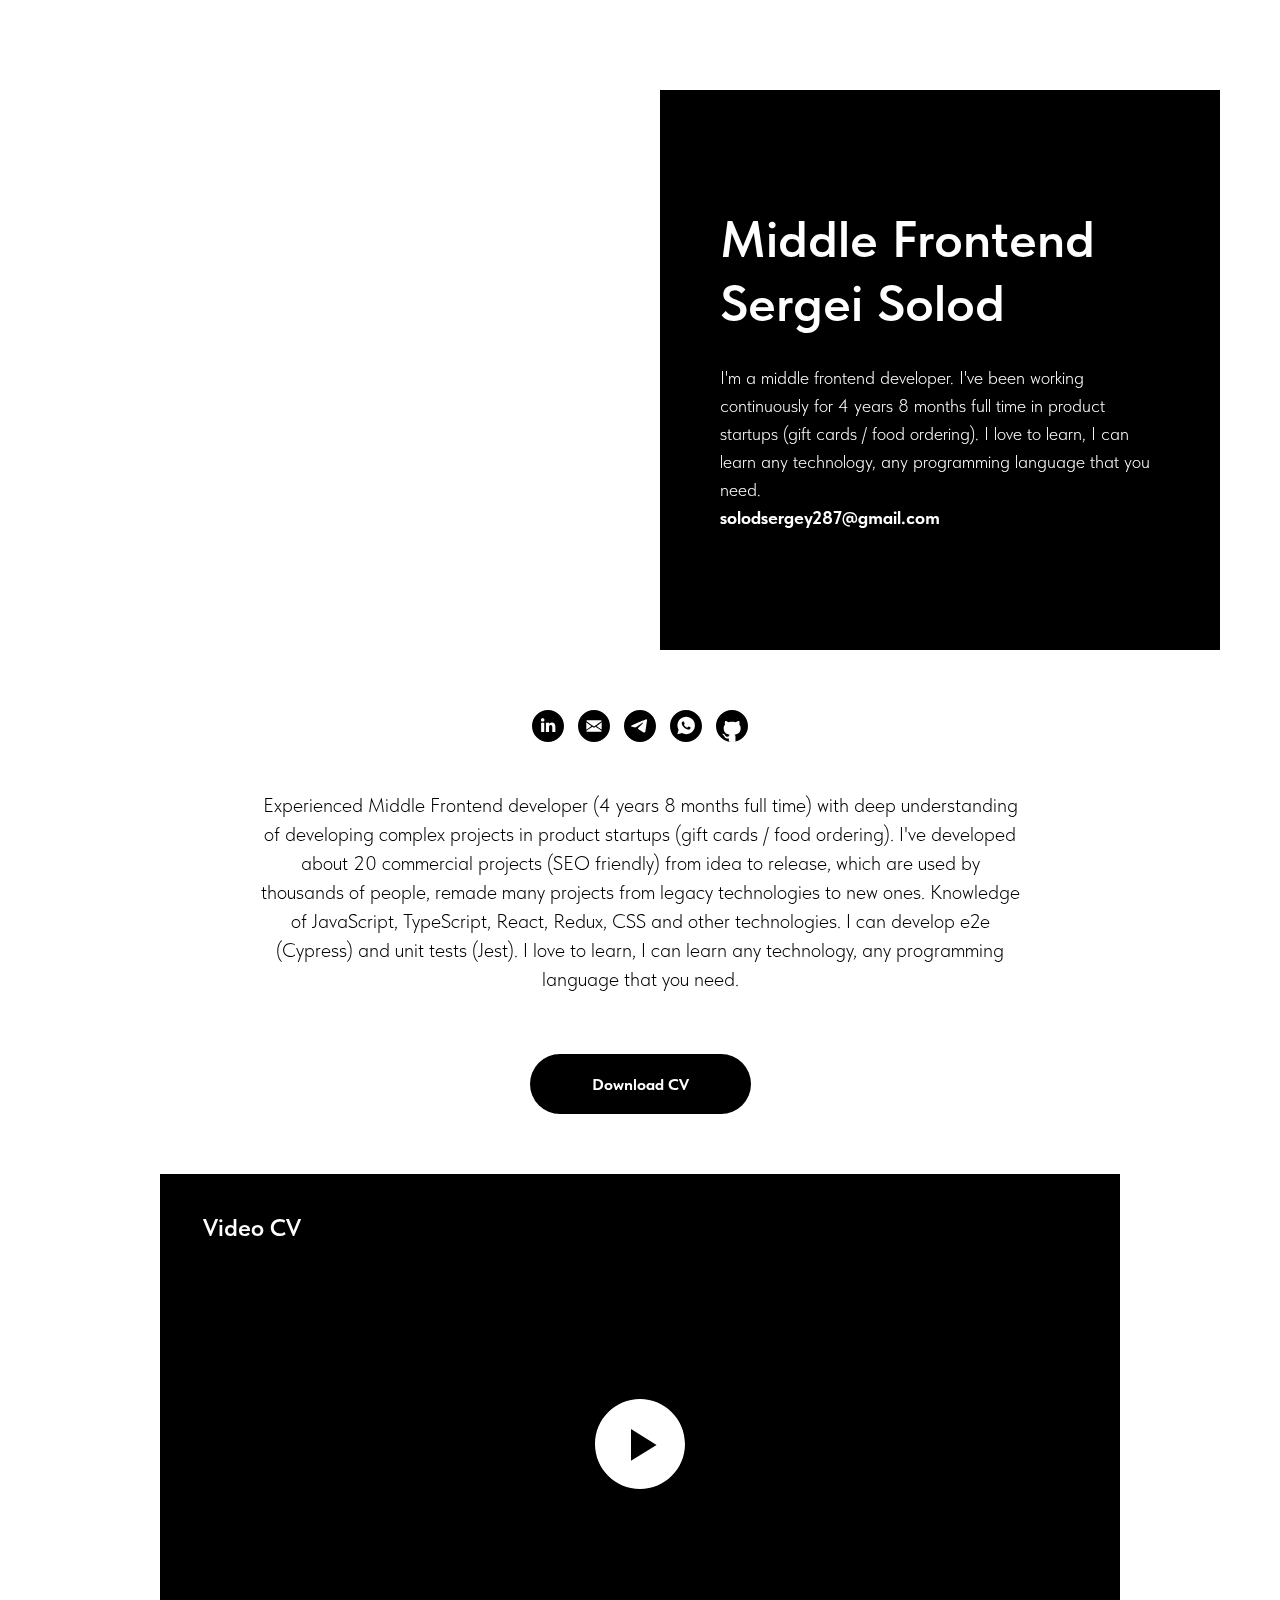
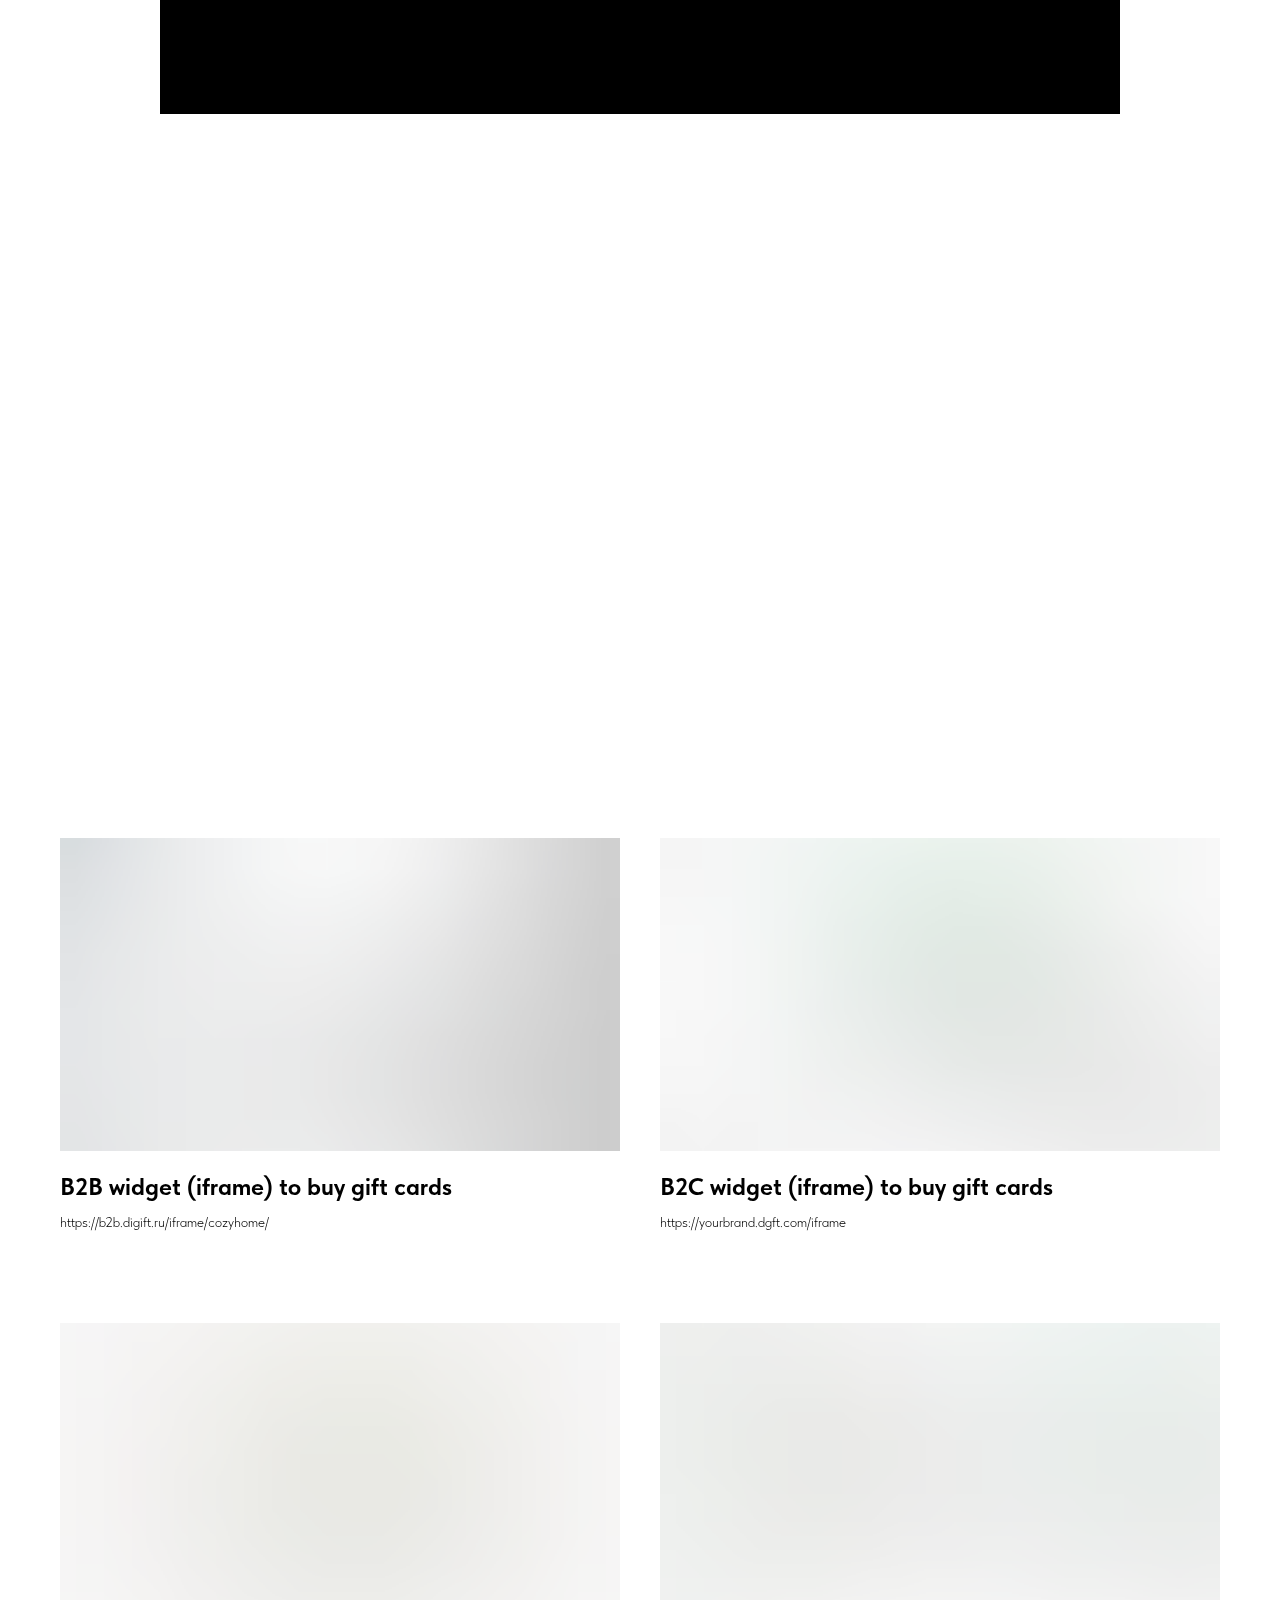
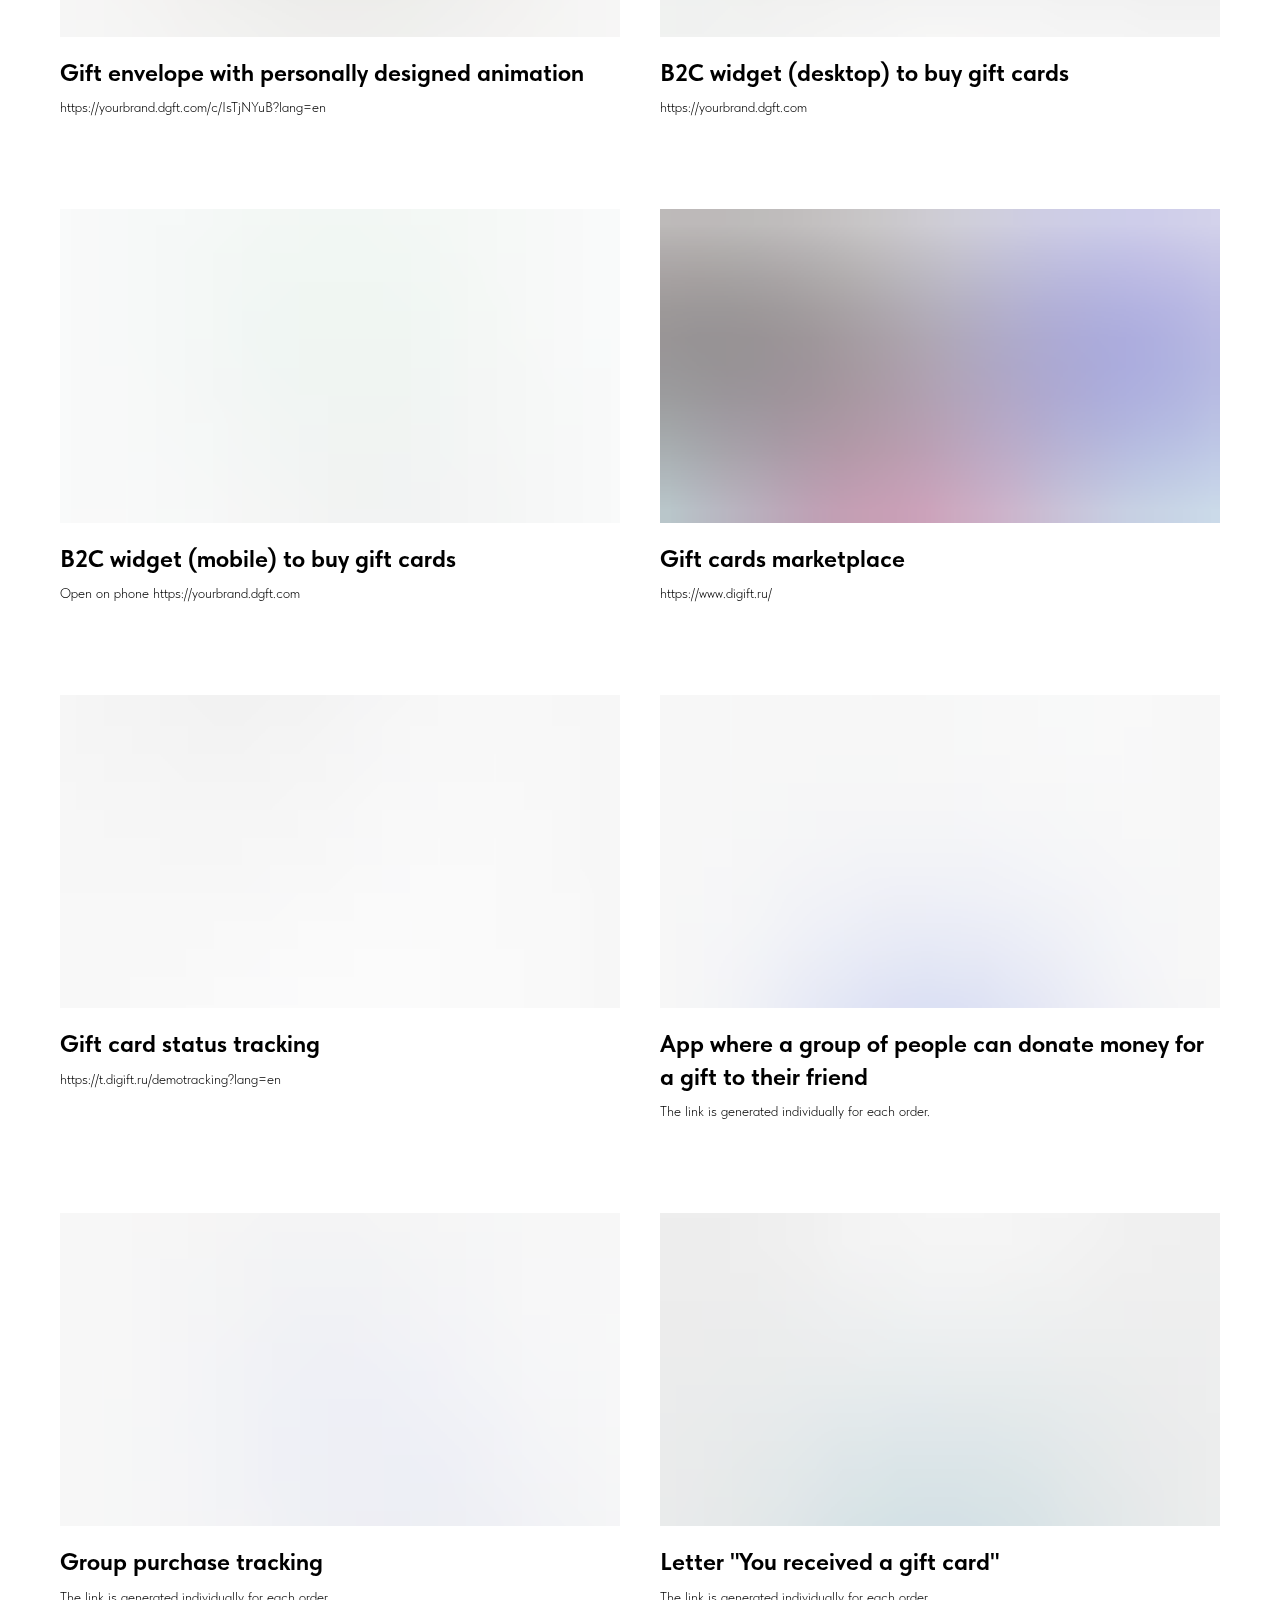
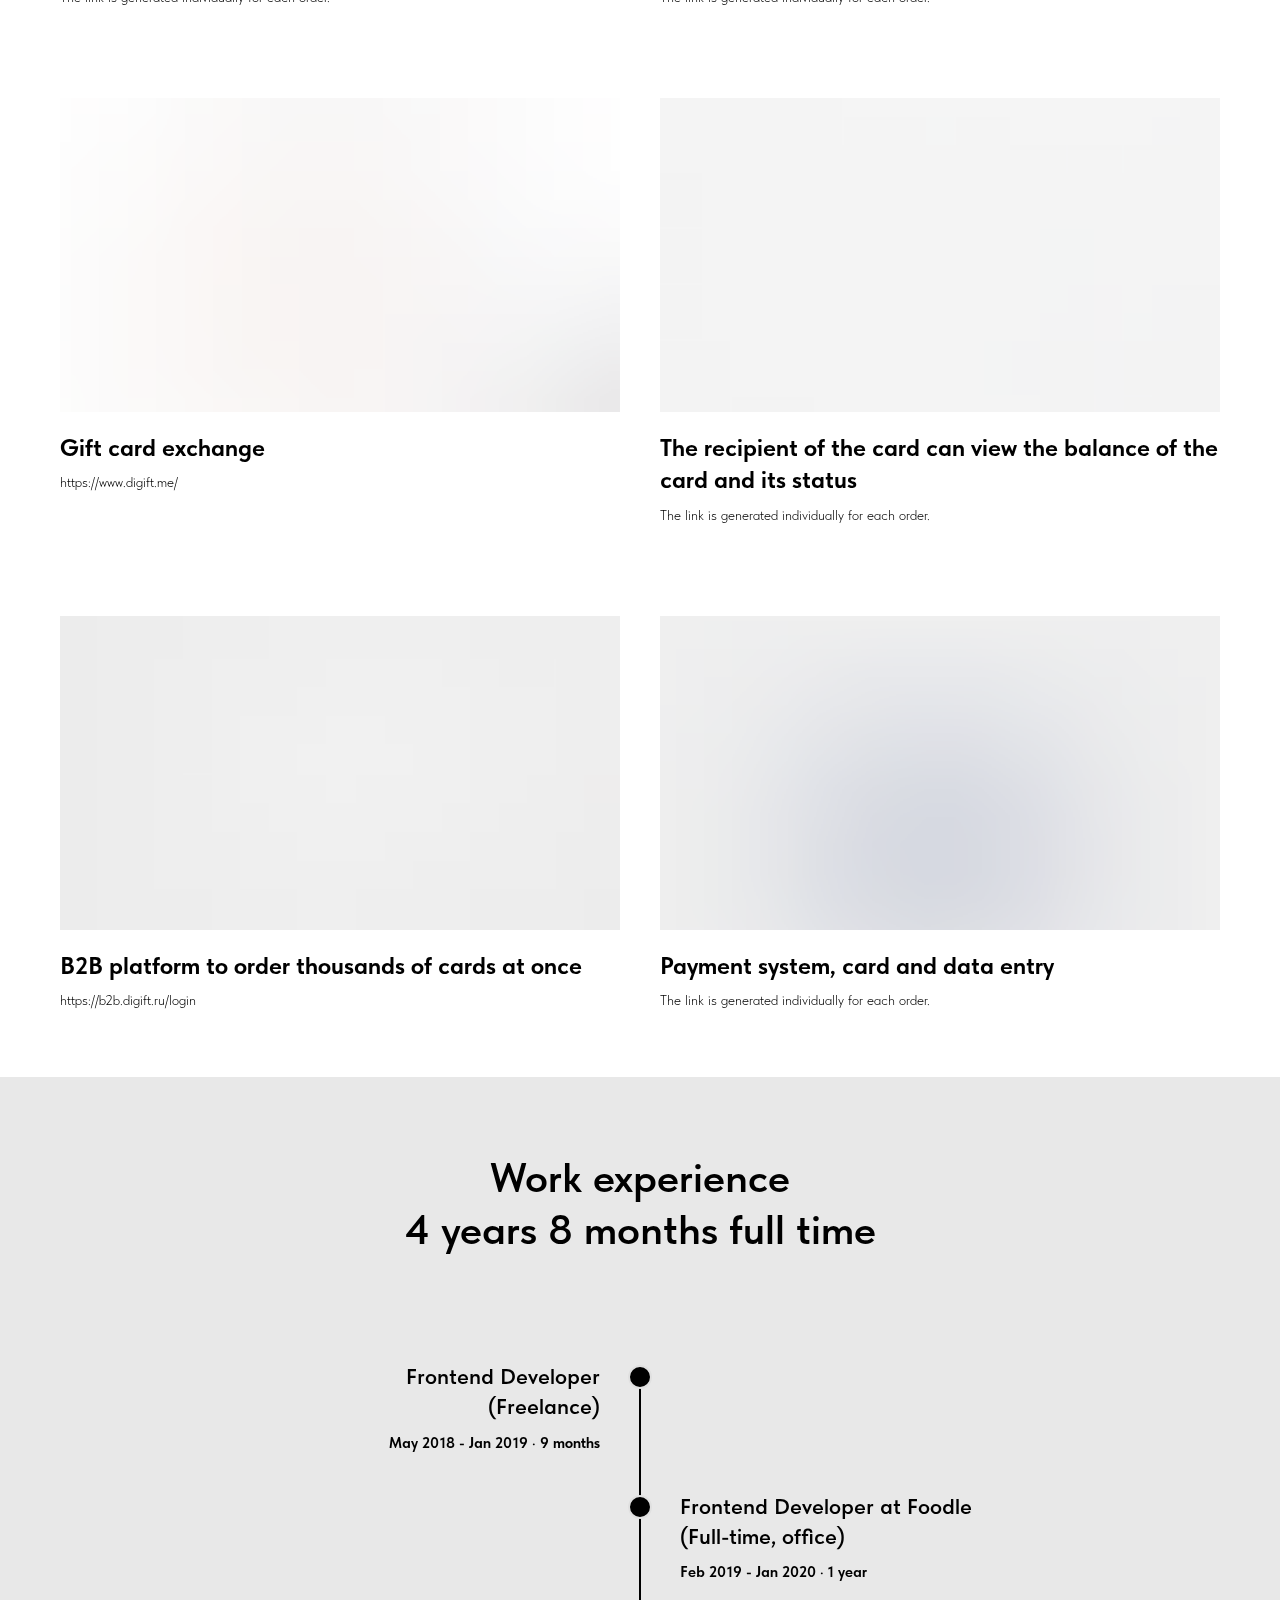
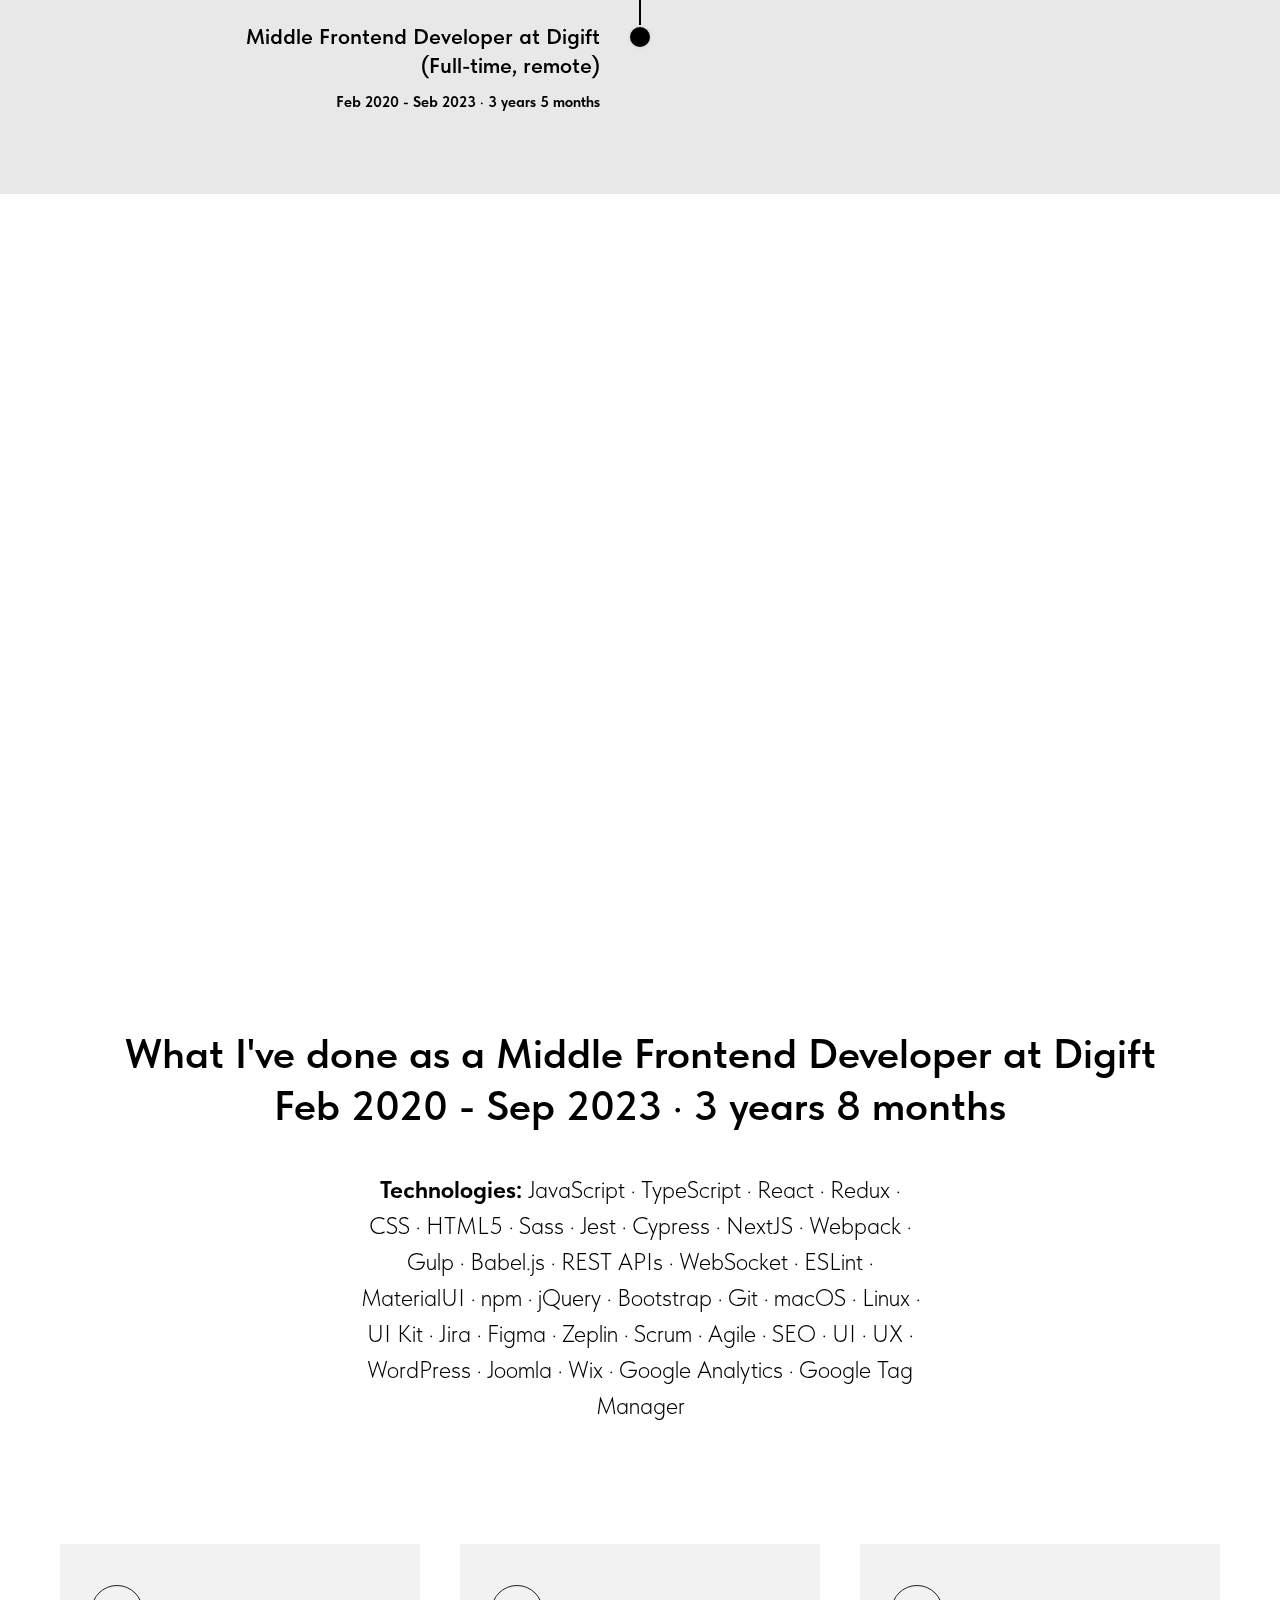
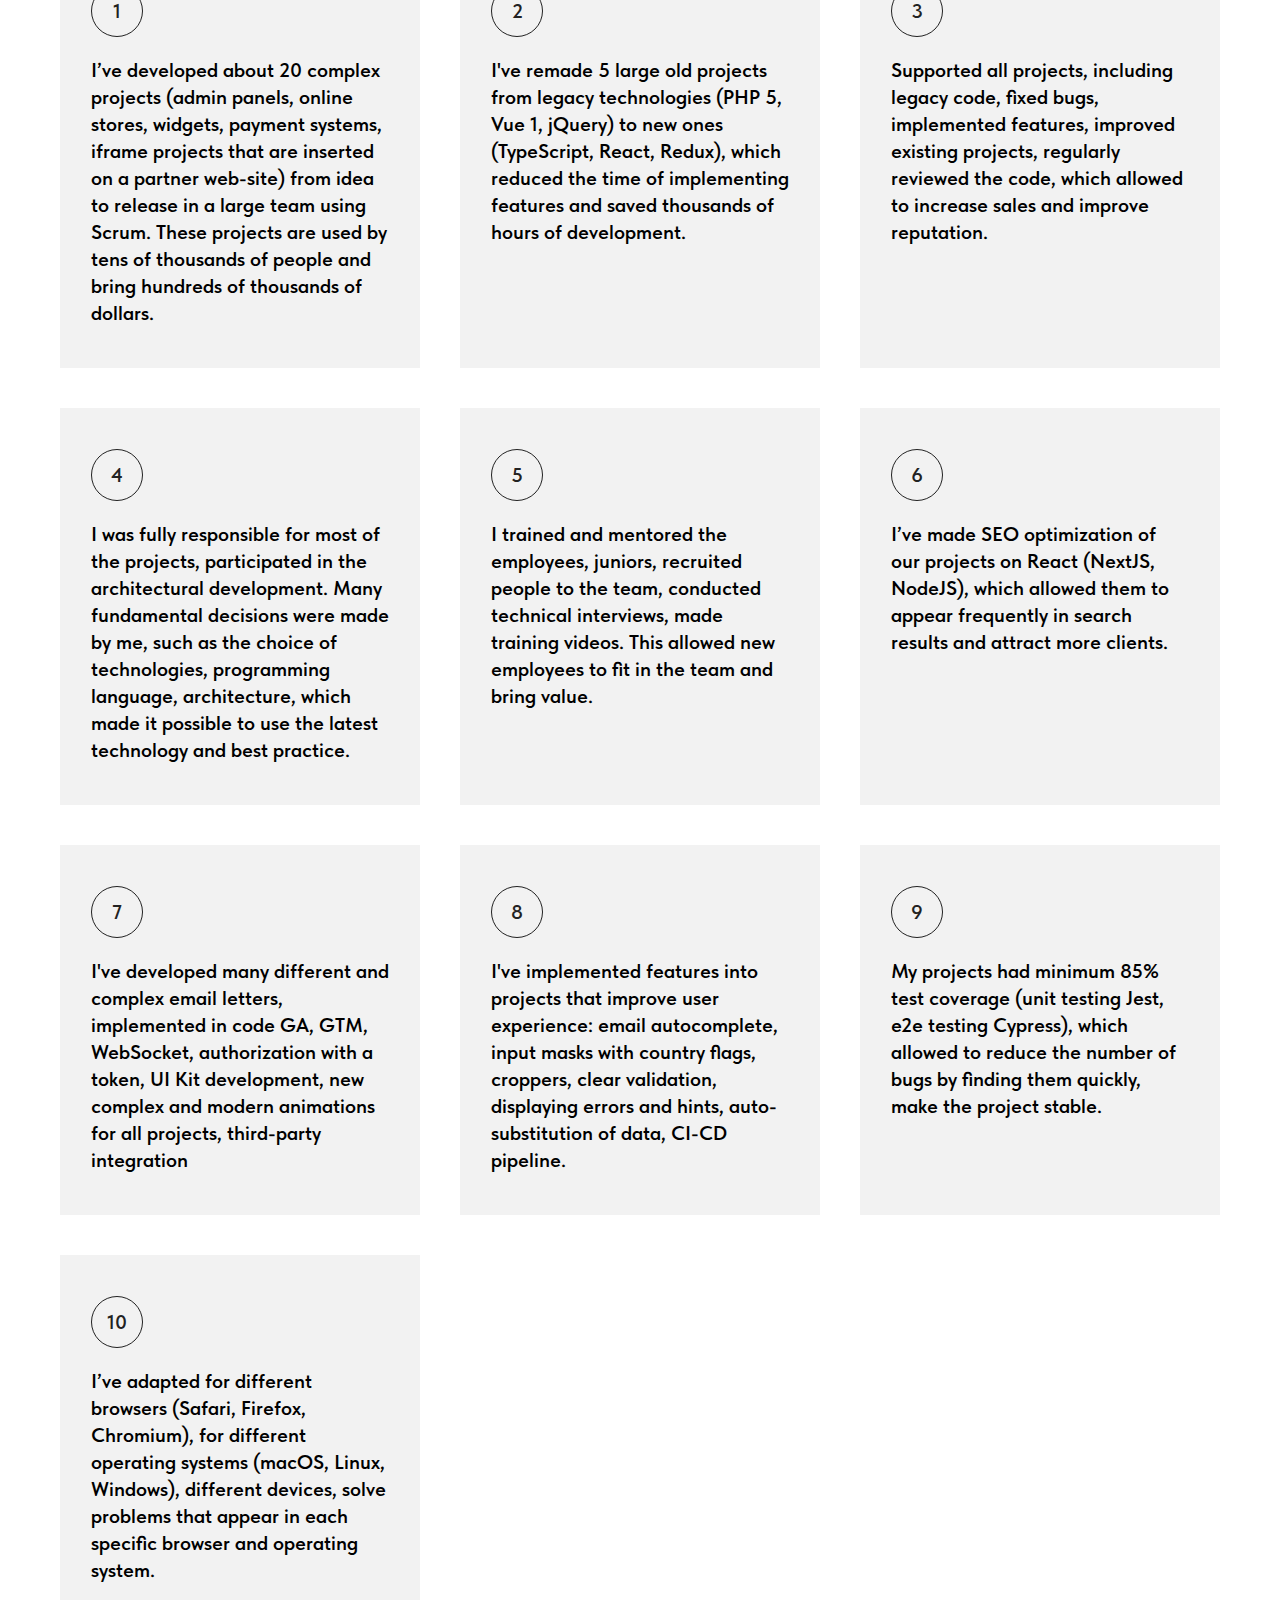
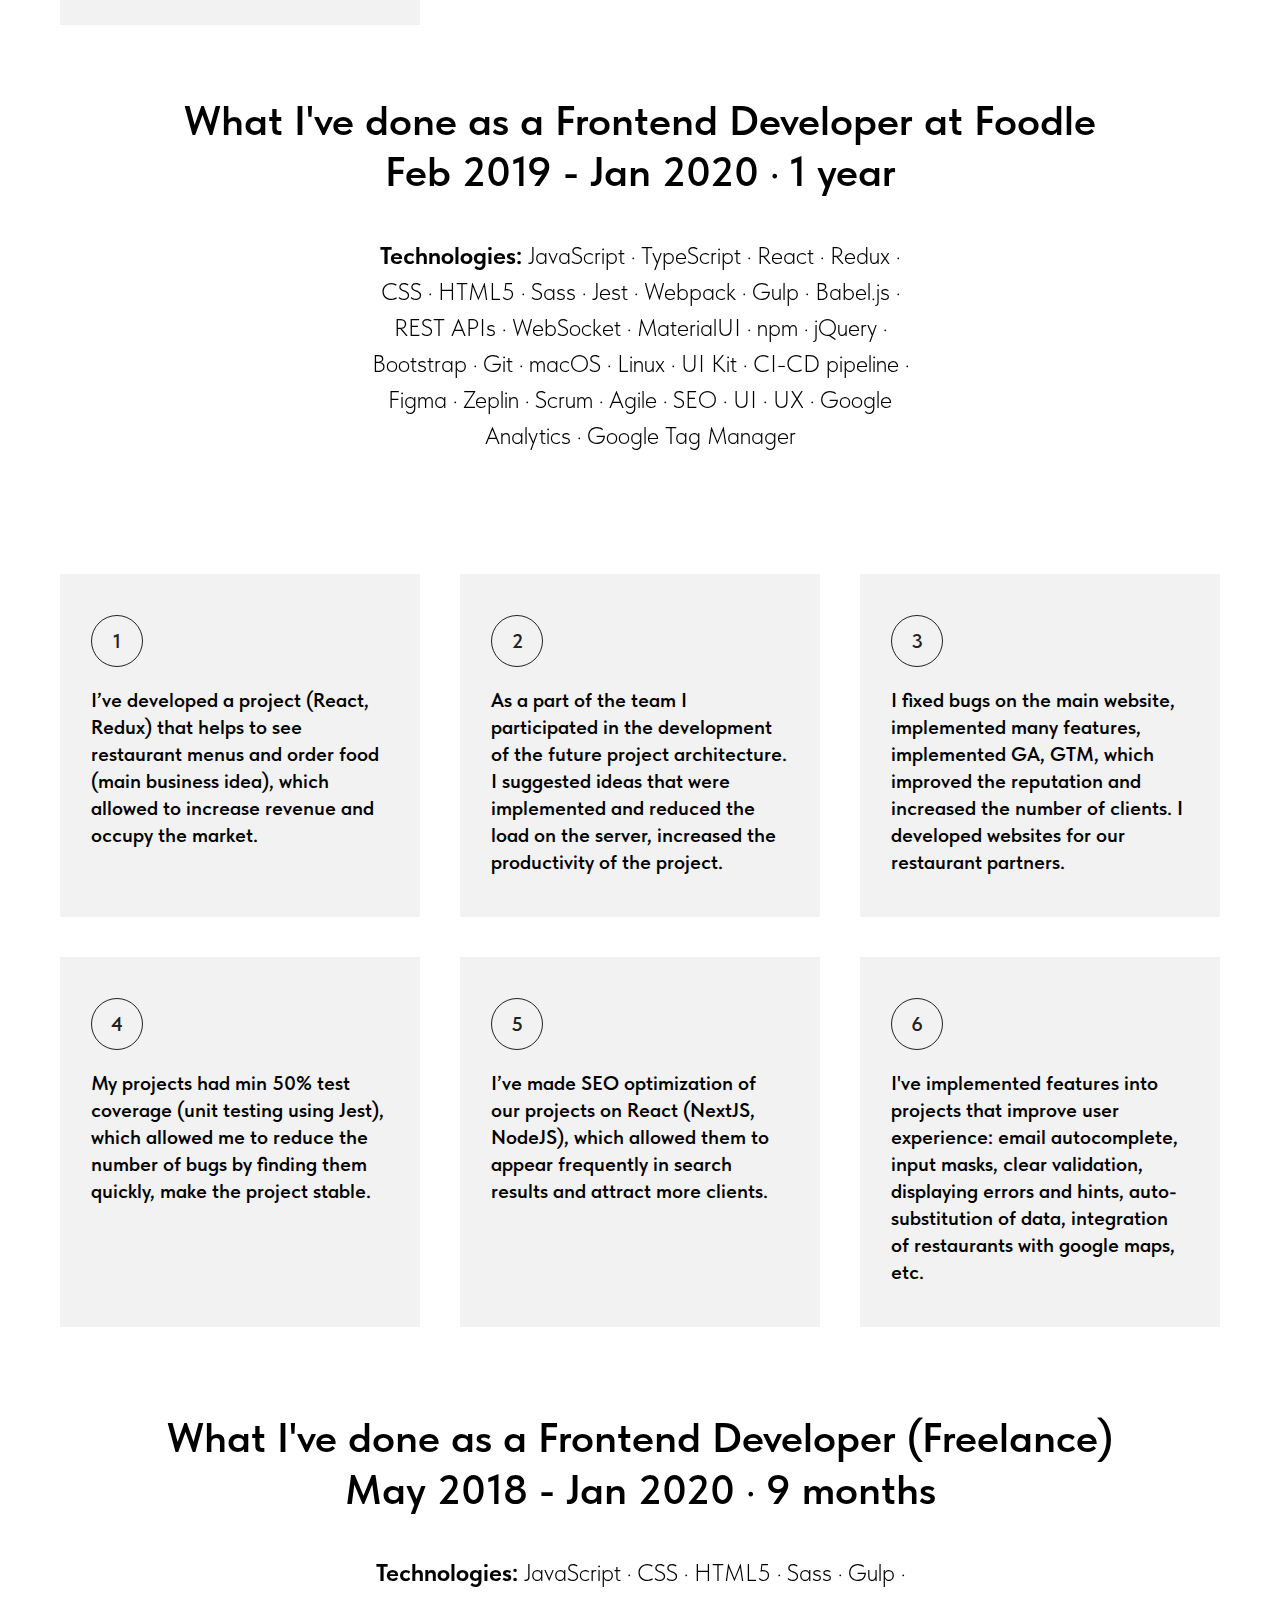
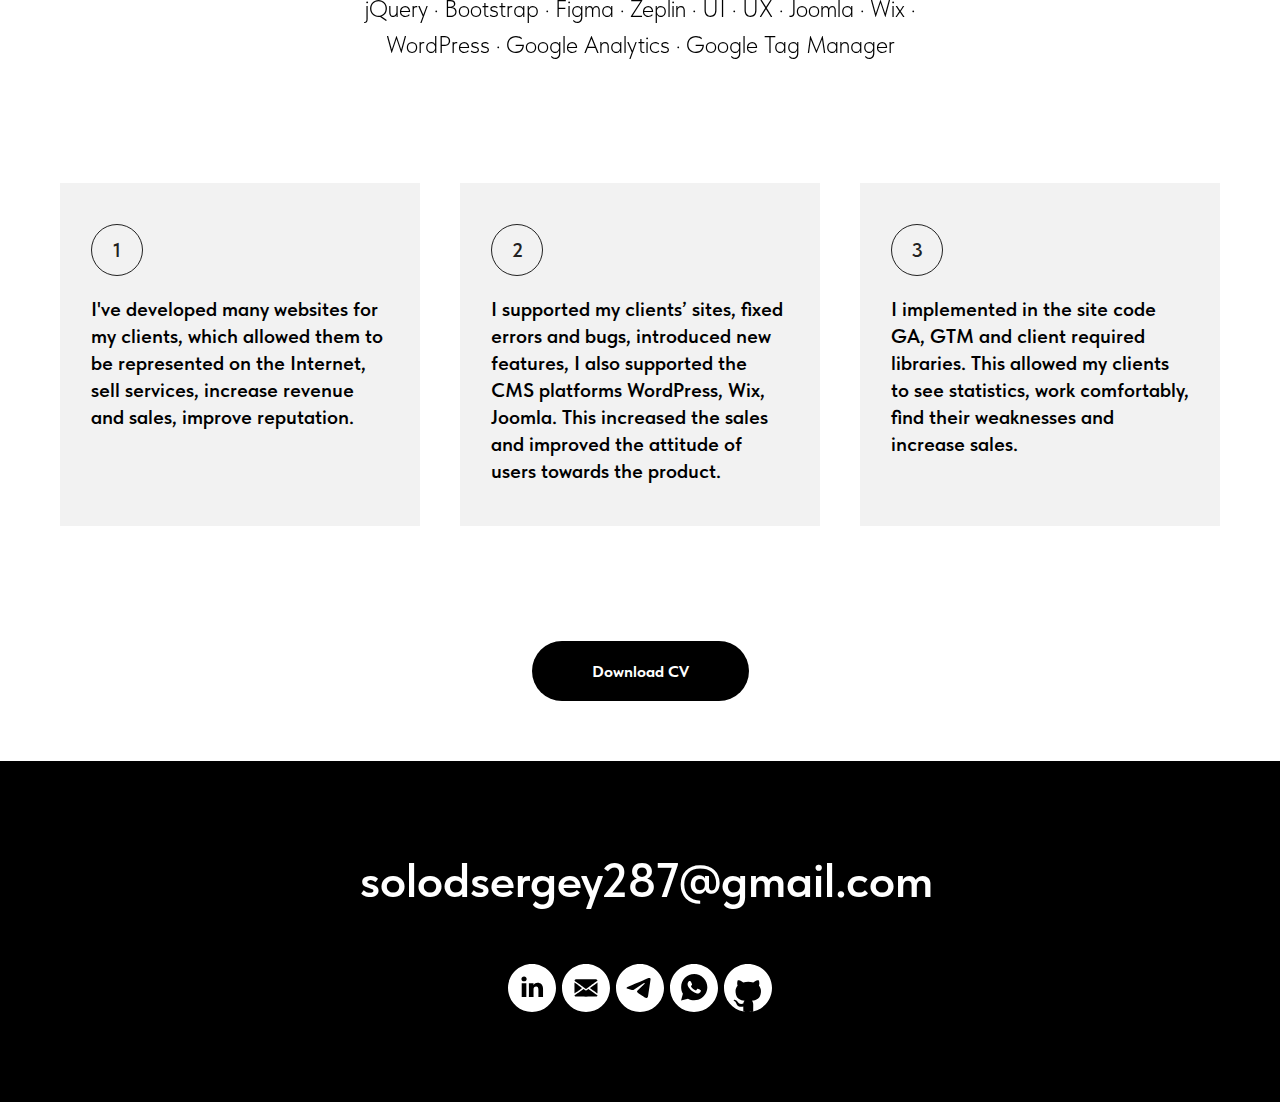
==== commit de158aaf: "Add files via upload" ====
--- a/index.html
+++ b/index.html
@@ -277,7 +277,7 @@
         <div class="t474">
             <div class="t-container t-align_center">
                 <div class="t-col t-col_8 t-prefix_2">
-                    <div class="t474__descr t-descr t-descr_xxxl t-margin_auto" field="descr" style="font-size:20px;">Experienced Middle Frontend developer (4 years 8 months full time) with deep understanding of developing complex projects in product startups (gift cards / food ordering). I've developed about 20 commercial projects (SEO friendly) from idea to release, which are used by thousands of people, remade many projects from legacy technologies to new ones. Expert level of JavaScript, TypeScript, React, Redux, CSS and other technologies. I can develop e2e (Cypress) and unit tests (Jest). I love to learn, I can learn any technology, any programming language that you need.</div>
+                    <div class="t474__descr t-descr t-descr_xxxl t-margin_auto" field="descr" style="font-size:20px;">Experienced Middle Frontend developer (4 years 8 months full time) with deep understanding of developing complex projects in product startups (gift cards / food ordering). I've developed about 20 commercial projects (SEO friendly) from idea to release, which are used by thousands of people, remade many projects from legacy technologies to new ones. Knowledge of JavaScript, TypeScript, React, Redux, CSS and other technologies. I can develop e2e (Cypress) and unit tests (Jest). I love to learn, I can learn any technology, any programming language that you need.</div>
                     <a href="https://sergeisolod.github.io/Resume-Frontend-Sergei-Solod.pdf" target="_blank" class="t-btn t-btn_md " style="color:#ffffff;background-color:#000000;border-radius:100px; -moz-border-radius:100px; -webkit-border-radius:100px;">
                         <table role="presentation" style="width:100%; height:100%;">
                             <tbody>
@@ -693,8 +693,8 @@
                             <div class="t497__descr t-descr t-descr_xs" field="li_descr__1476973326928" style>
                                 <ul>
                                     <li style="text-align: left;">JavaScript · TypeScript</li>
-                                    <li style="text-align: left;">React · Redux · VueJS</li>
-                                    <li style="text-align: left;">NextJS · jQuery · AJAX</li>
+                                    <li style="text-align: left;">React · Redux</li>
+                                    <li style="text-align: left;">NextJS · jQuery</li>
                                     <li style="text-align: left;">MaterialUI · NodeJS · ESLint</li>
                                     <li style="text-align: left;">REST APIs · WebSocket</li>
                                     <li style="text-align: left;">Unit testing and debugging using Jest</li>
@@ -759,7 +759,7 @@
                             <p style="text-align: center;">What I've done as a Middle Frontend Developer at Digift</p>
                             <p style="text-align: center;">Feb 2020 - Sep 2023 · 3 years 8 months</p>
                         </div>
-                        <div class="t-section__descr t-descr t-descr_xl t-margin_auto" field="bdescr"><strong>Technologies:</strong> JavaScript · TypeScript · React · Redux · CSS · HTML5 · Sass · Jest · Cypress · NextJS · VueJS · Webpack · Gulp · Babel.js · REST APIs · WebSocket · ESLint · MaterialUI · npm · jQuery · Bootstrap · Git · AJAX · macOS · Linux · UI Kit · Jira · Figma · Zeplin · Scrum · Agile · SEO · UI · UX · WordPress · Joomla · Wix · Google Analytics · Google Tag Manager</div>
+                        <div class="t-section__descr t-descr t-descr_xl t-margin_auto" field="bdescr"><strong>Technologies:</strong> JavaScript · TypeScript · React · Redux · CSS · HTML5 · Sass · Jest · Cypress · NextJS · Webpack · Gulp · Babel.js · REST APIs · WebSocket · ESLint · MaterialUI · npm · jQuery · Bootstrap · Git · macOS · Linux · UI Kit · Jira · Figma · Zeplin · Scrum · Agile · SEO · UI · UX · WordPress · Joomla · Wix · Google Analytics · Google Tag Manager</div>
                     </div>
                 </div>
             </div>
@@ -885,7 +885,7 @@
                             <p style="text-align: center;">What I've done as a Frontend Developer at Foodle</p>
                             <p style="text-align: center;">Feb 2019 - Jan 2020 · 1 year </p>
                         </div>
-                        <div class="t-section__descr t-descr t-descr_xl t-margin_auto" field="bdescr"><strong>Technologies:</strong> JavaScript · TypeScript · React · Redux · CSS · HTML5 · Sass · Jest · Webpack · Gulp · Babel.js · REST APIs · WebSocket · MaterialUI · npm · jQuery · Bootstrap · Git · AJAX · macOS · Linux · UI Kit · CI-CD pipeline · Figma · Zeplin · Scrum · Agile · SEO · UI · UX · Google Analytics · Google Tag Manager</div>
+                        <div class="t-section__descr t-descr t-descr_xl t-margin_auto" field="bdescr"><strong>Technologies:</strong> JavaScript · TypeScript · React · Redux · CSS · HTML5 · Sass · Jest · Webpack · Gulp · Babel.js · REST APIs · WebSocket · MaterialUI · npm · jQuery · Bootstrap · Git · macOS · Linux · UI Kit · CI-CD pipeline · Figma · Zeplin · Scrum · Agile · SEO · UI · UX · Google Analytics · Google Tag Manager</div>
                     </div>
                 </div>
             </div>
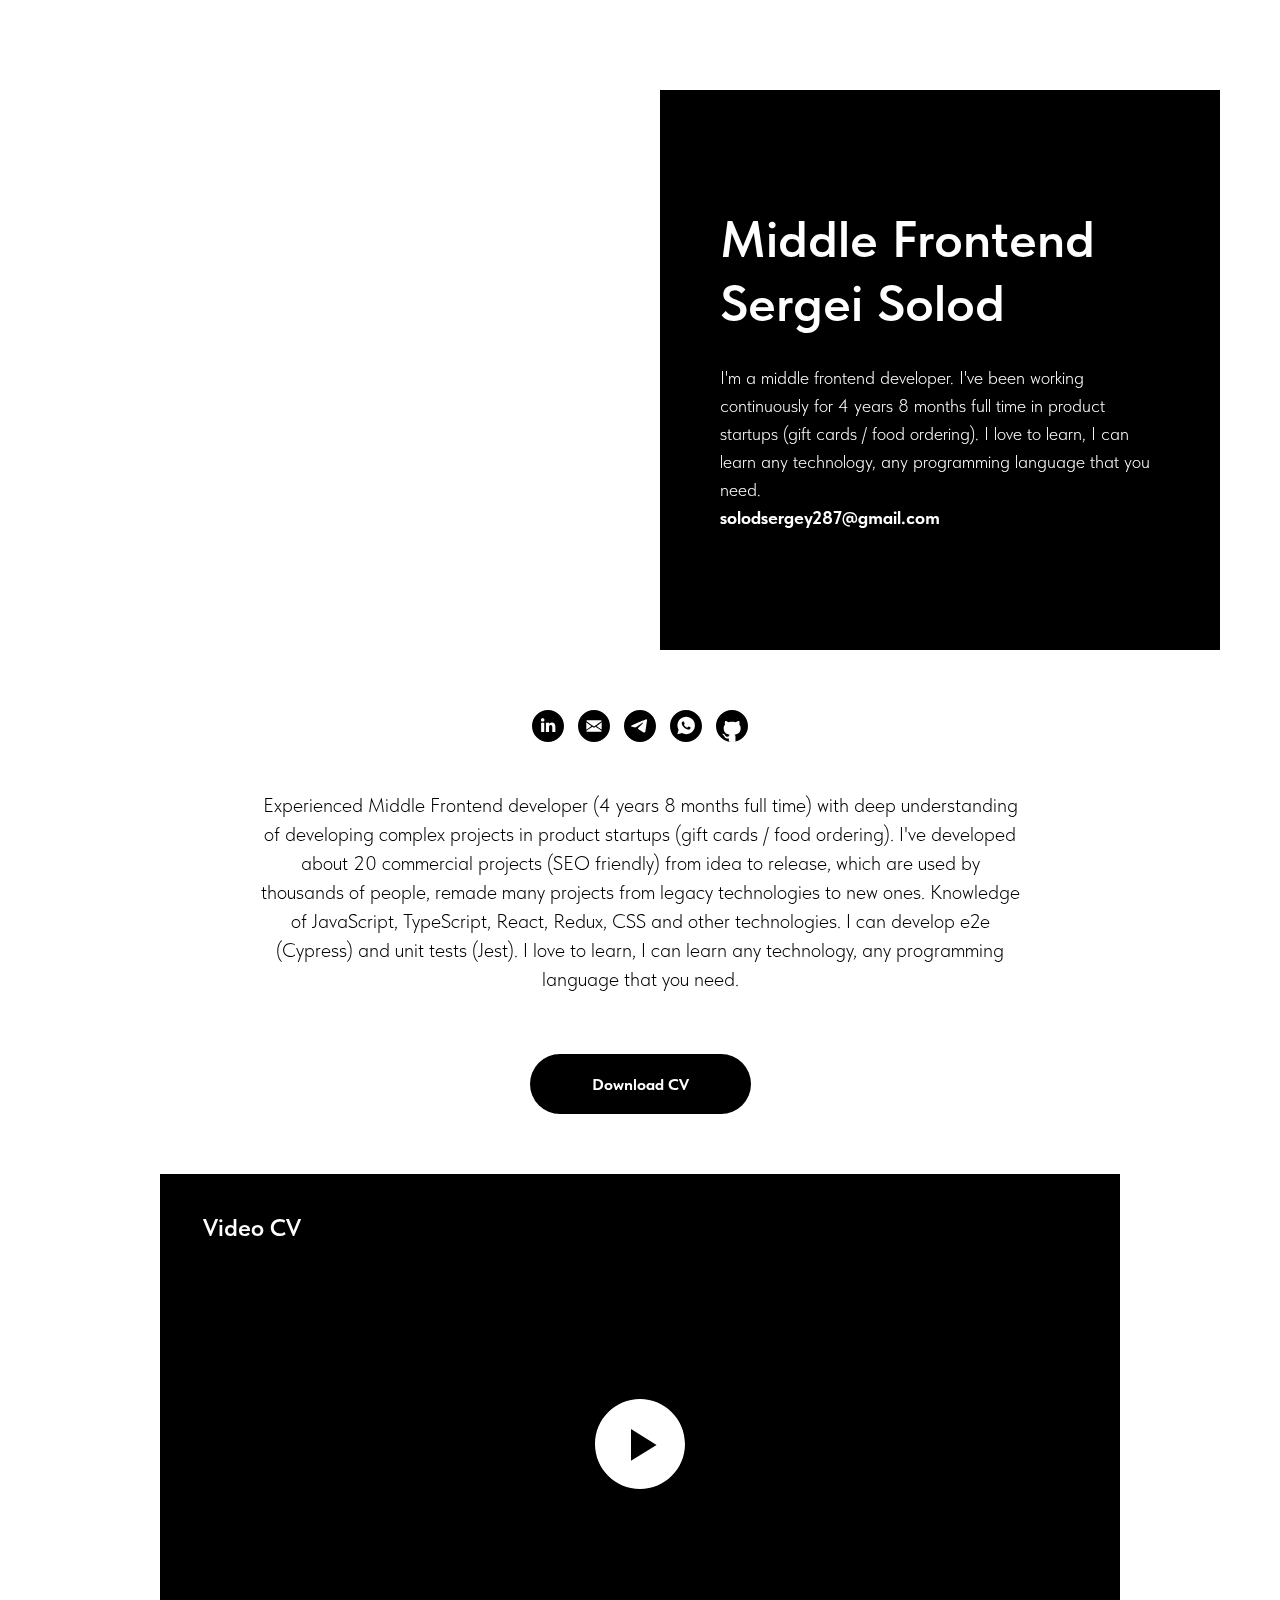
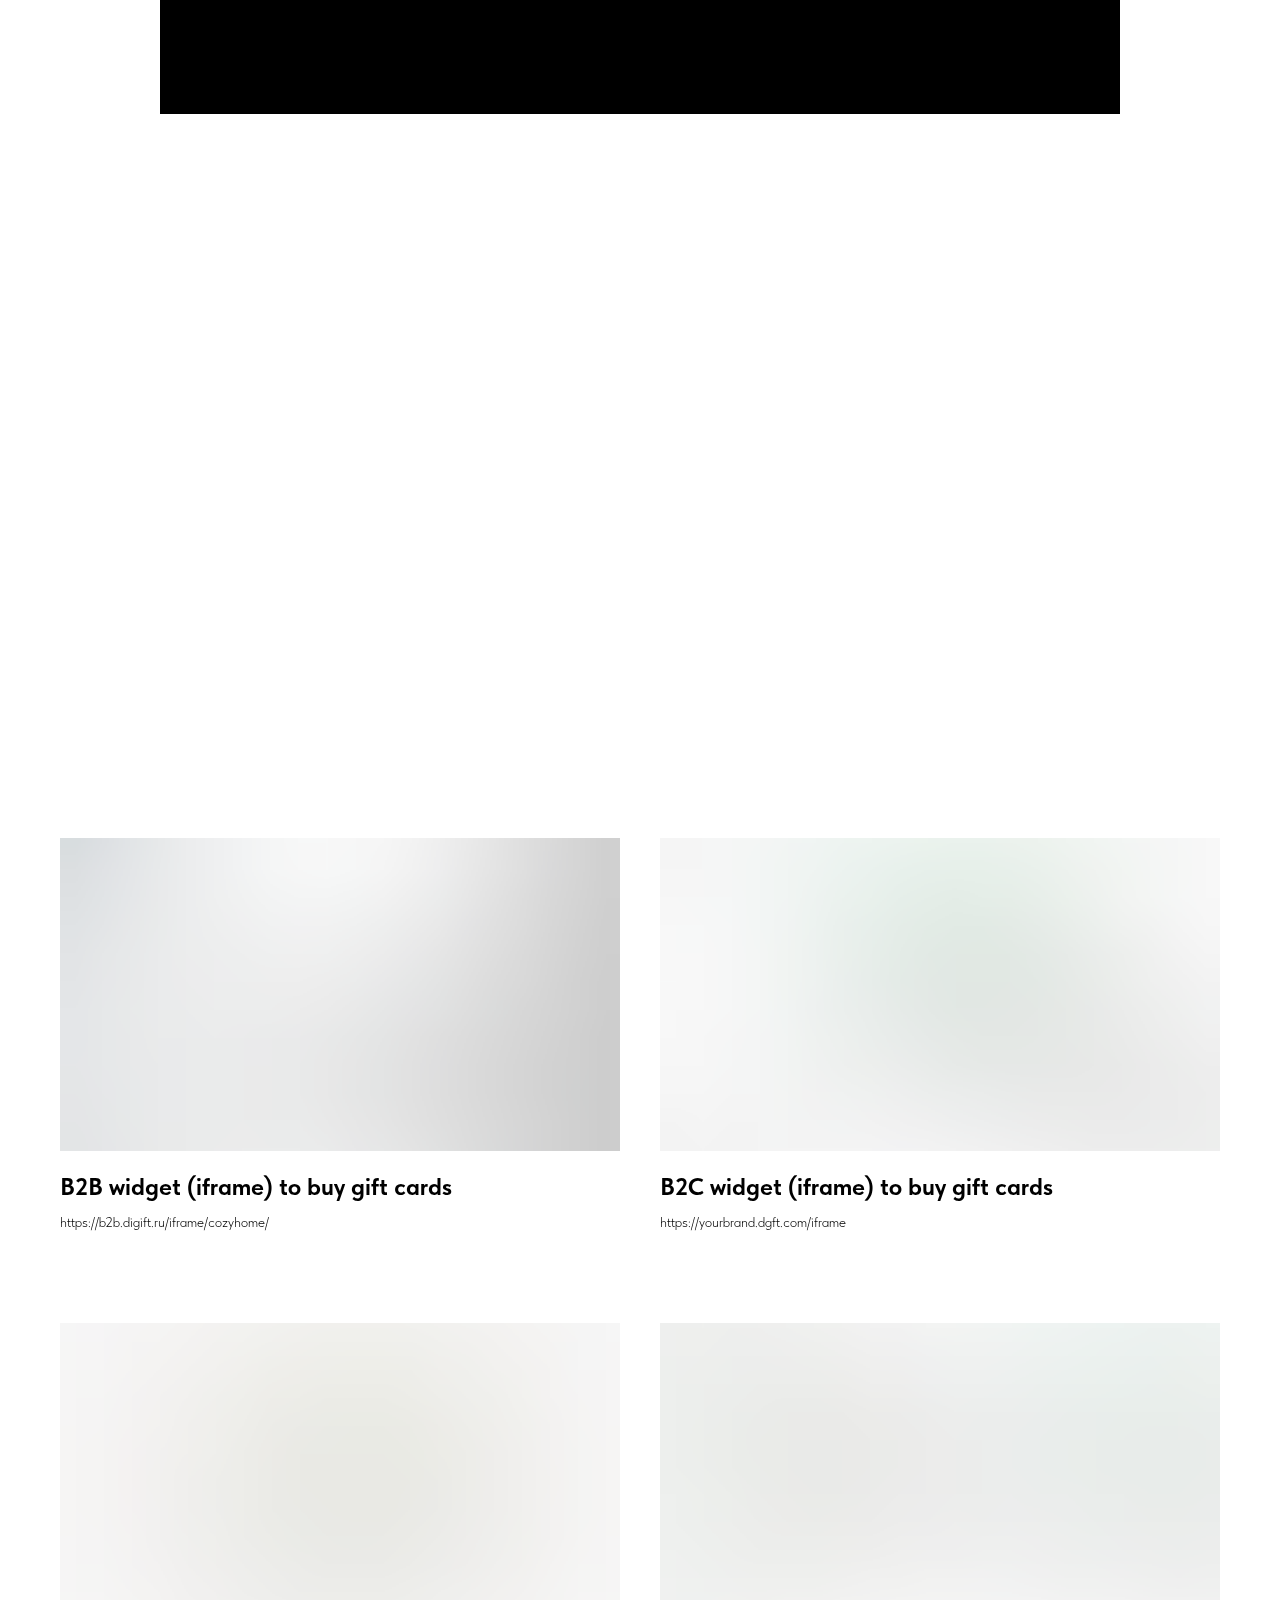
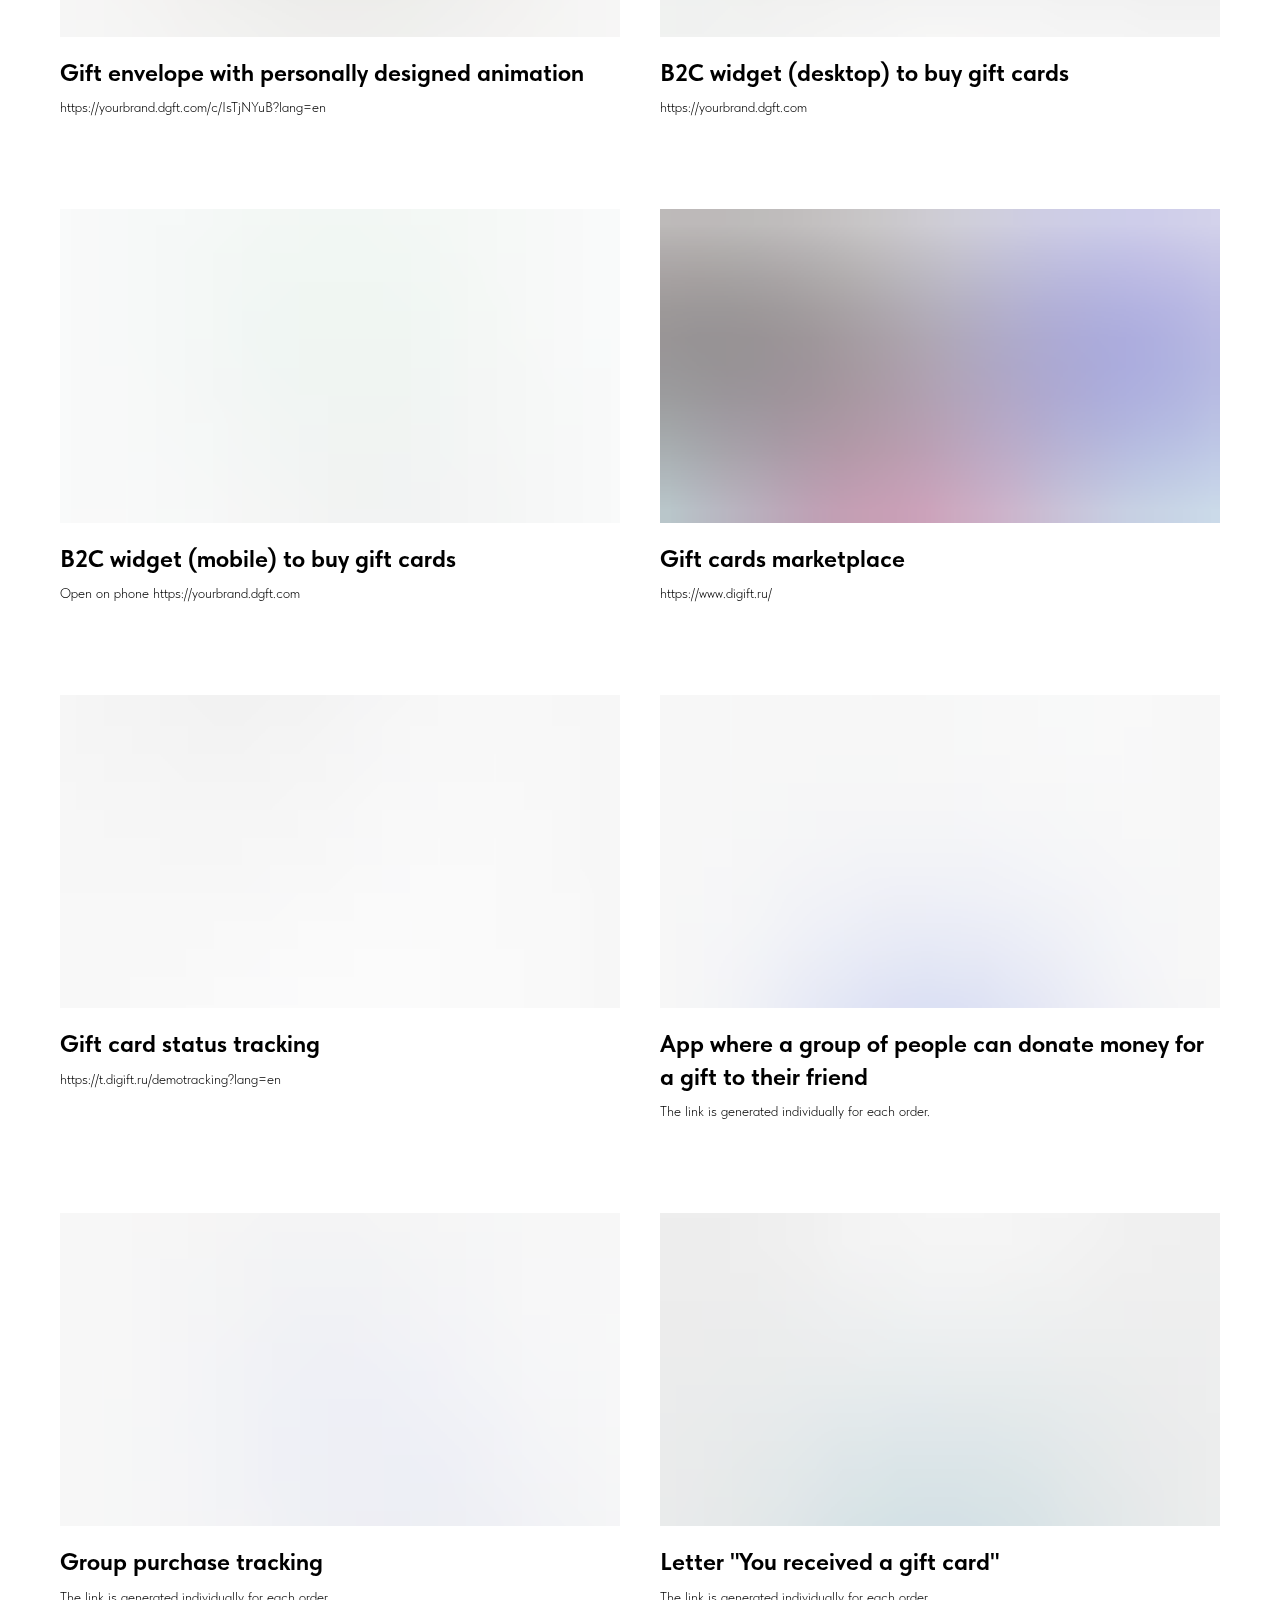
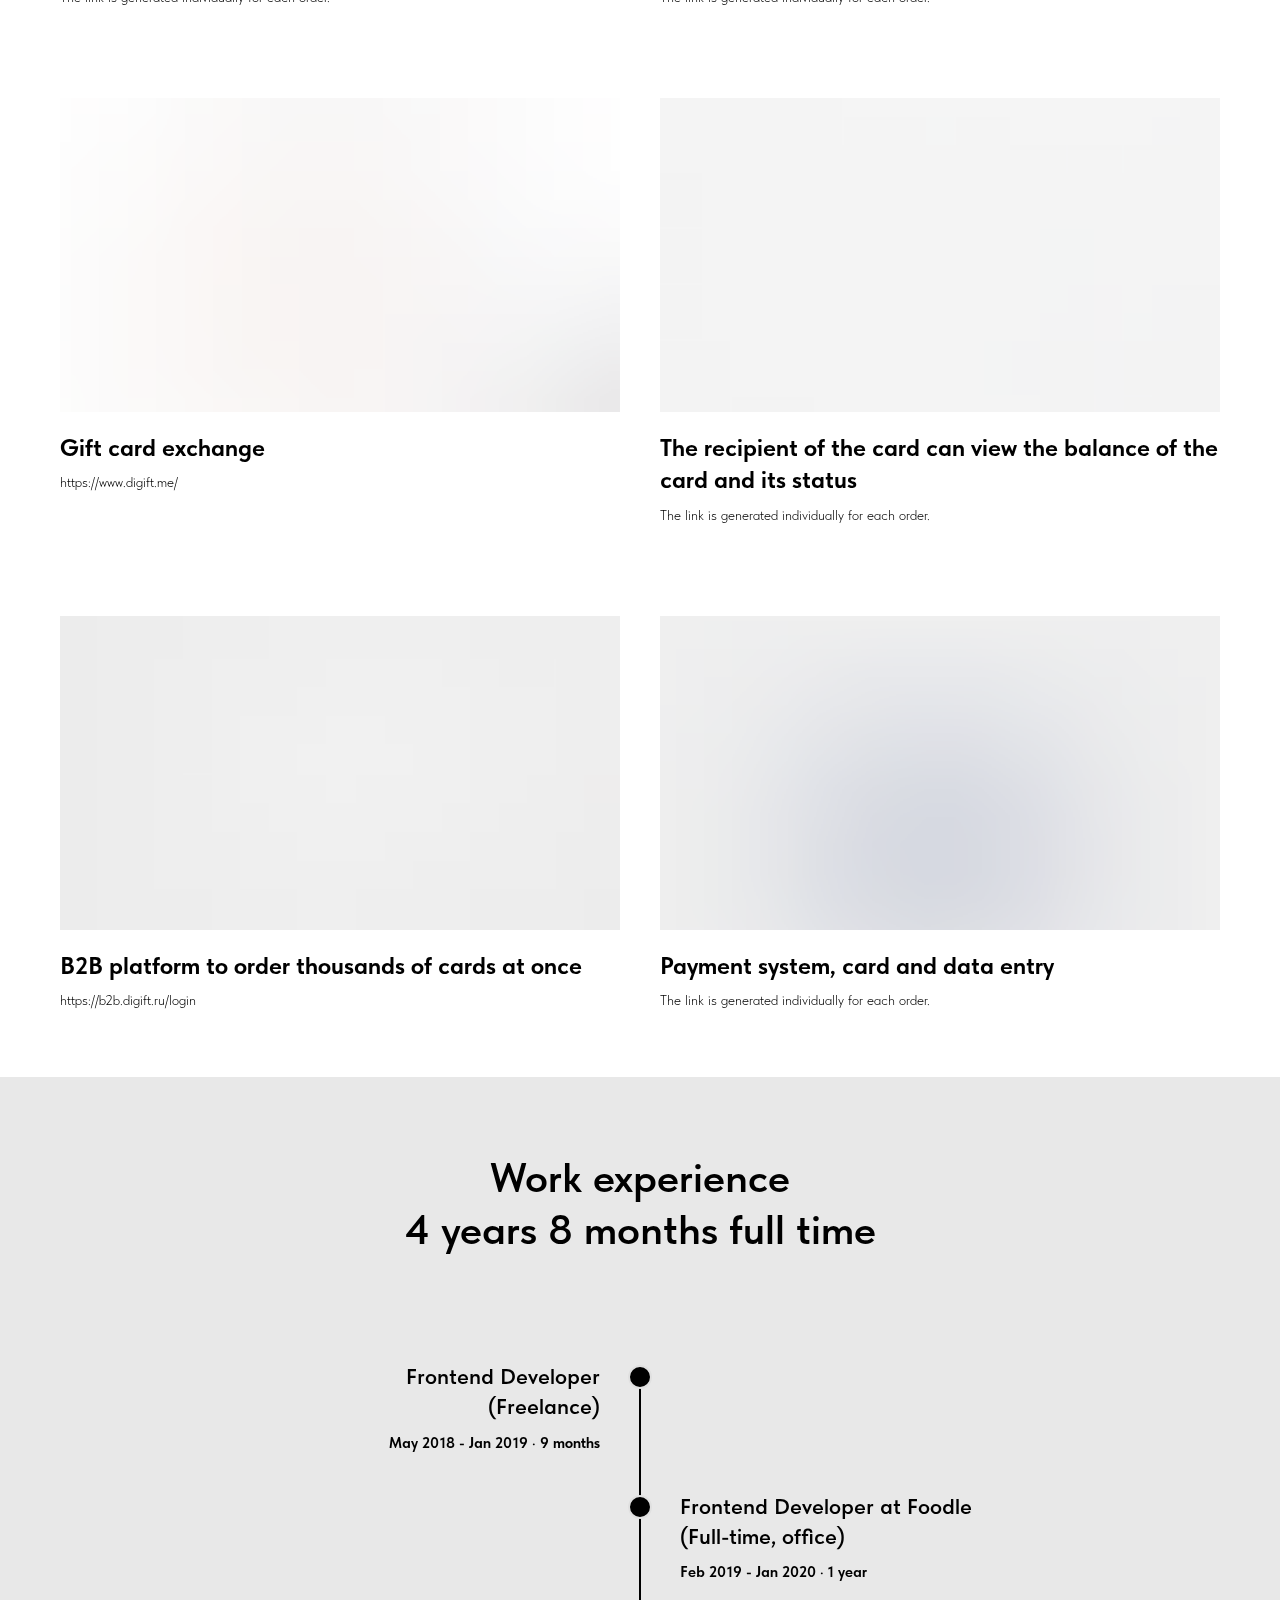
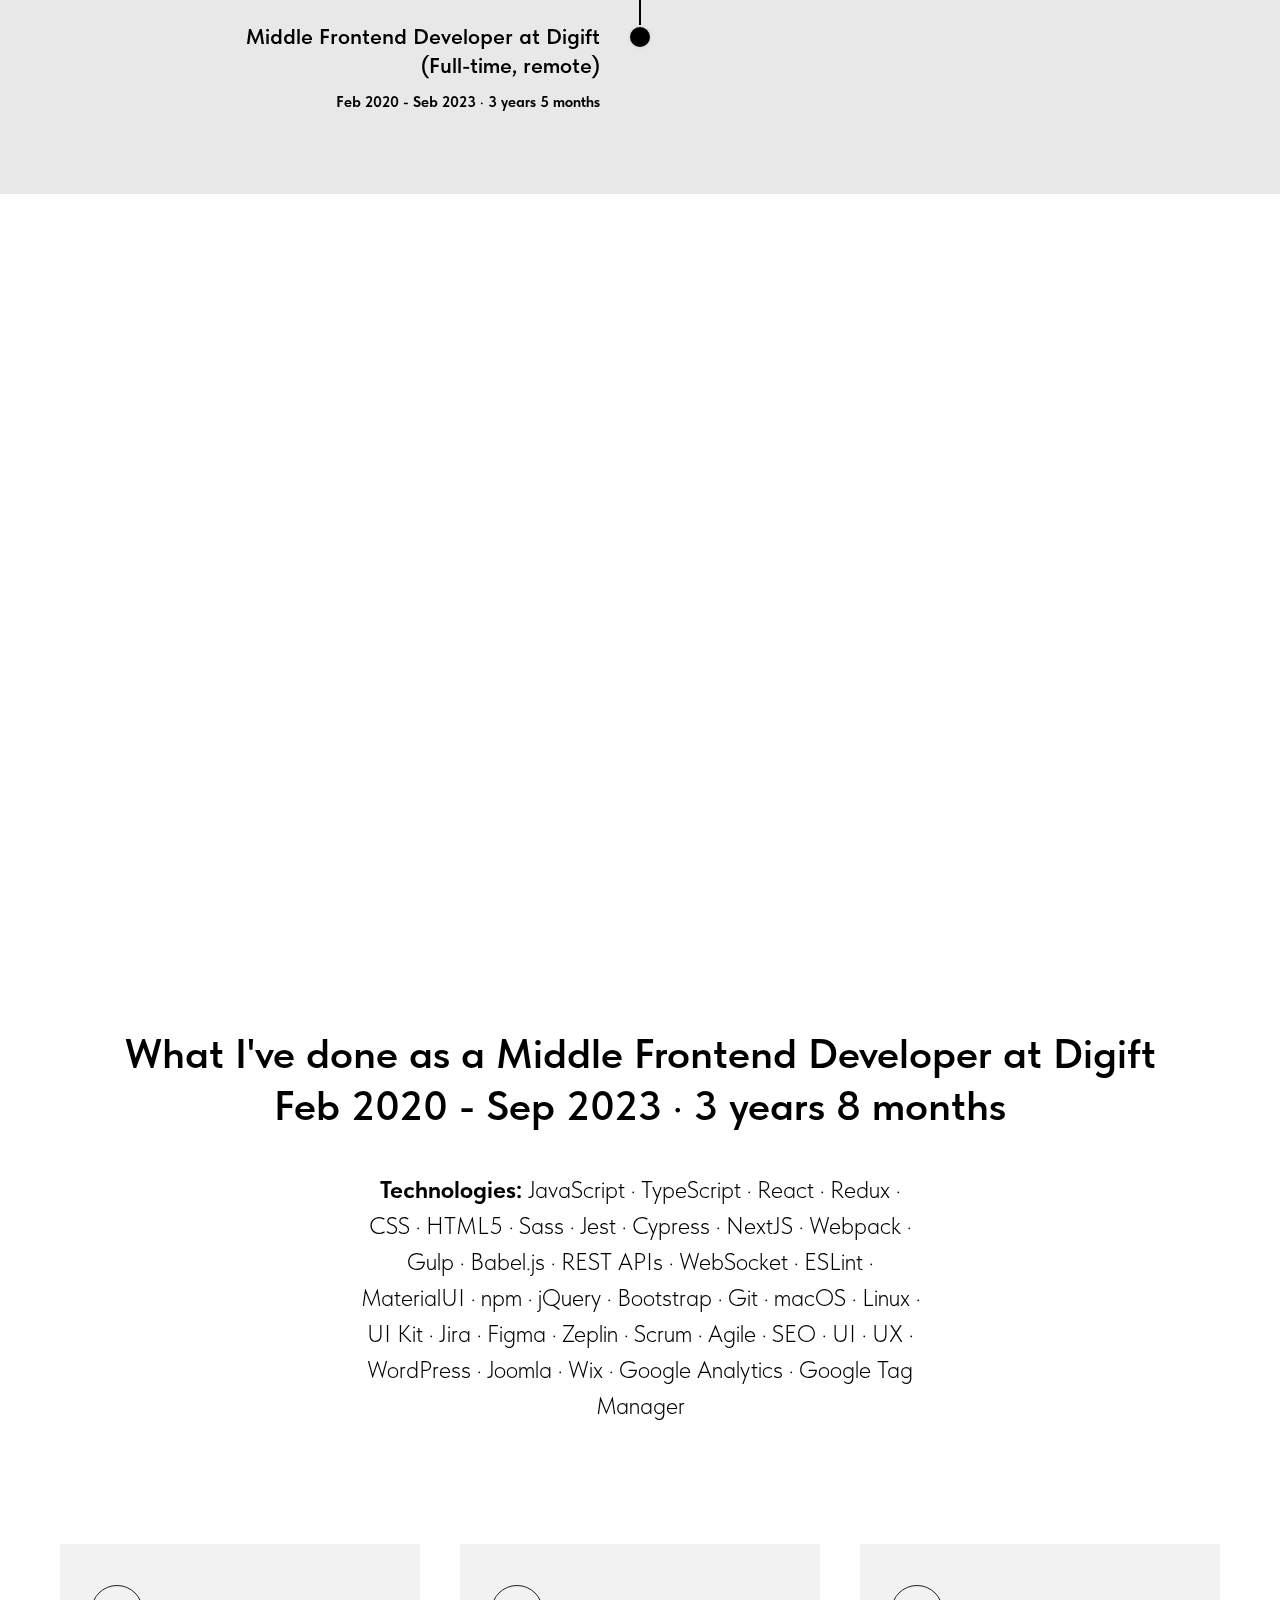
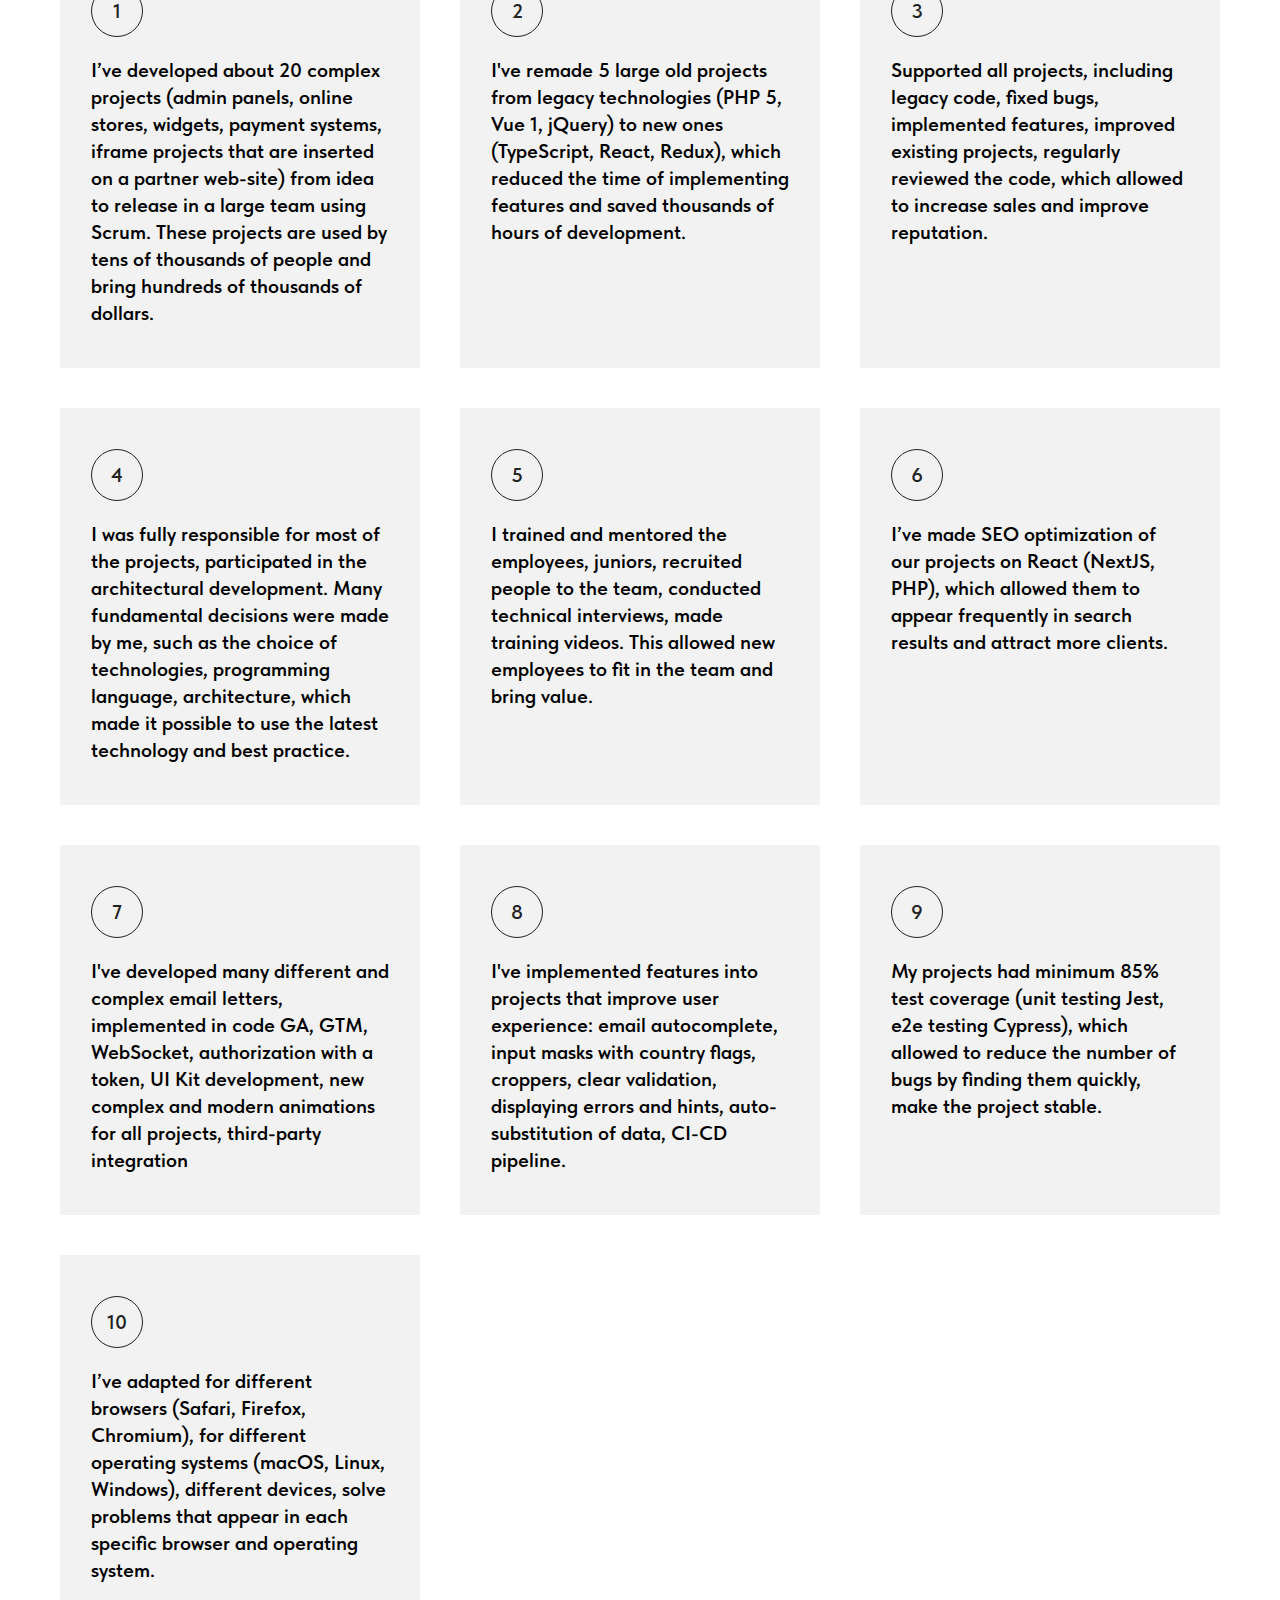
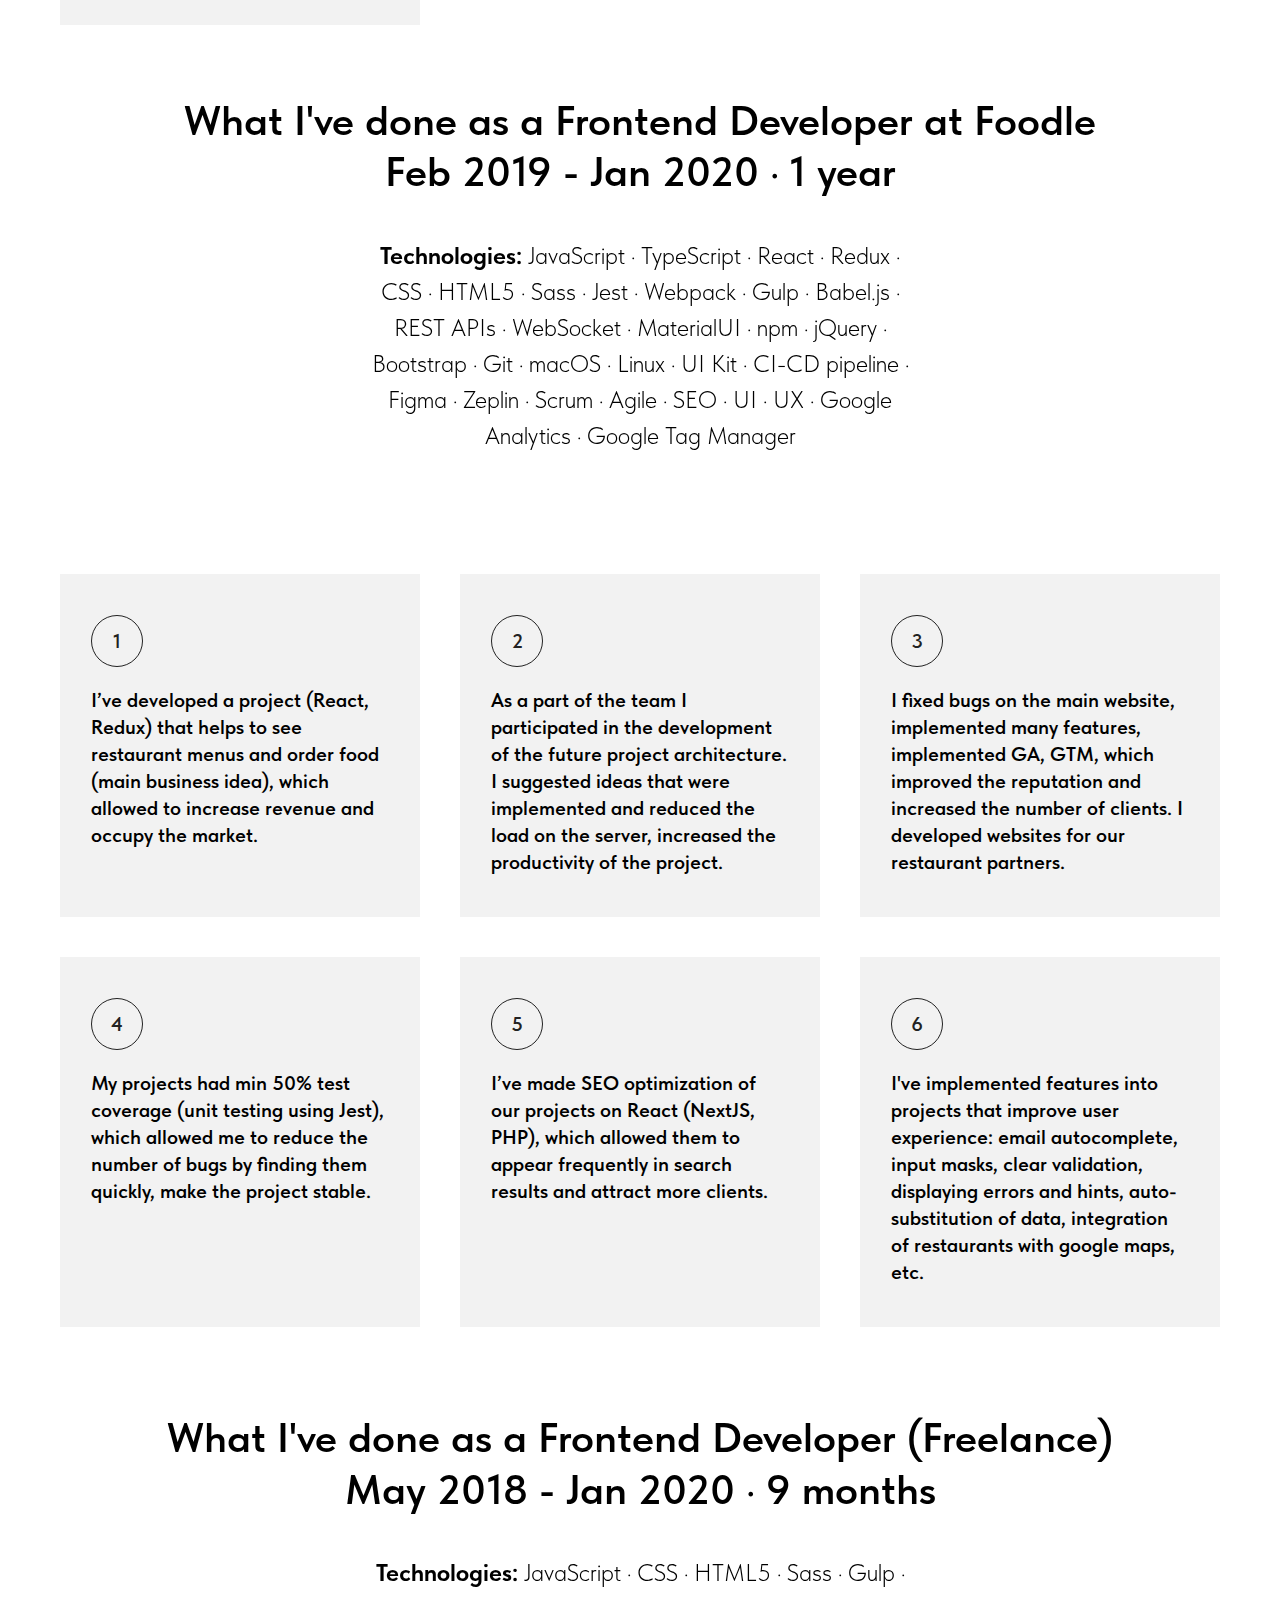
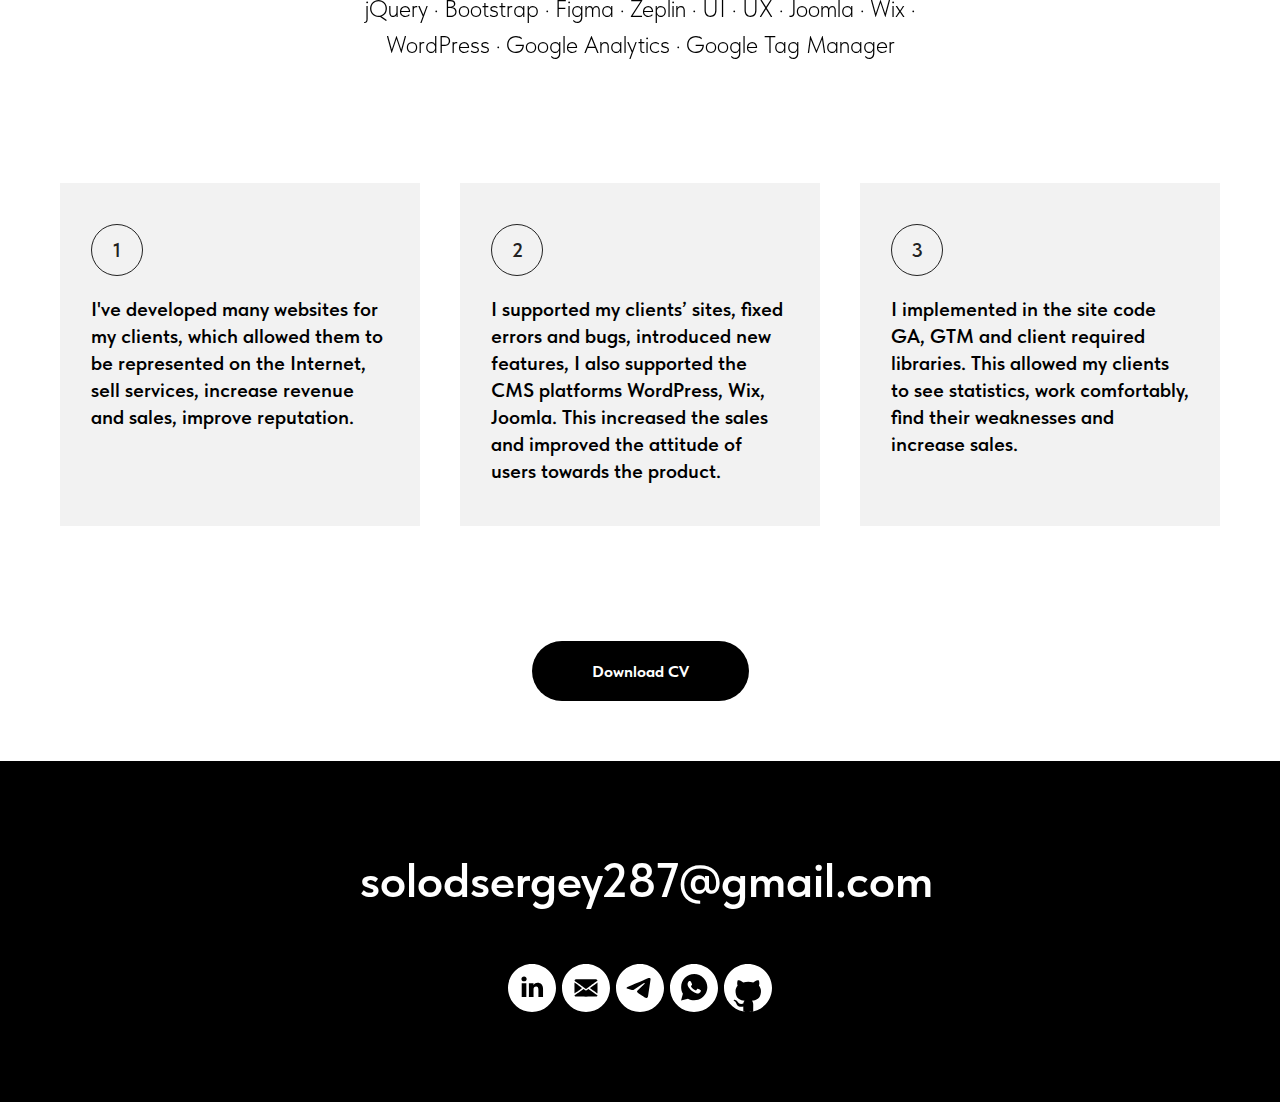
==== commit d2f25c8e: "Add files via upload" ====
--- a/index.html
+++ b/index.html
@@ -695,7 +695,7 @@
                                     <li style="text-align: left;">JavaScript · TypeScript</li>
                                     <li style="text-align: left;">React · Redux</li>
                                     <li style="text-align: left;">NextJS · jQuery</li>
-                                    <li style="text-align: left;">MaterialUI · NodeJS · ESLint</li>
+                                    <li style="text-align: left;">MaterialUI  · ESLint</li>
                                     <li style="text-align: left;">REST APIs · WebSocket</li>
                                     <li style="text-align: left;">Unit testing and debugging using Jest</li>
                                     <li style="text-align: left;">E2e testing using Cypress</li>
@@ -823,7 +823,7 @@
                                 <div class="t948__circle" style=" ">
                                     <div class="t948__number t-name t-name_md" style>6</div>
                                 </div>
-                                <div class="t948__title t-name t-name_md" style field="li_title__1688035487269">I’ve made SEO optimization of our projects on React (NextJS, NodeJS), which allowed them to appear frequently in search results and attract more clients.</div>
+                                <div class="t948__title t-name t-name_md" style field="li_title__1688035487269">I’ve made SEO optimization of our projects on React (NextJS, PHP), which allowed them to appear frequently in search results and attract more clients.</div>
                             </div>
                         </div>
                     </div>
@@ -939,7 +939,7 @@
                                 <div class="t948__circle" style=" ">
                                     <div class="t948__number t-name t-name_md" style>5</div>
                                 </div>
-                                <div class="t948__title t-name t-name_md" style field="li_title__1688287456517">I’ve made SEO optimization of our projects on React (NextJS, NodeJS), which allowed them to appear frequently in search results and attract more clients.</div>
+                                <div class="t948__title t-name t-name_md" style field="li_title__1688287456517">I’ve made SEO optimization of our projects on React (NextJS, PHP), which allowed them to appear frequently in search results and attract more clients.</div>
                             </div>
                         </div>
                     </div>
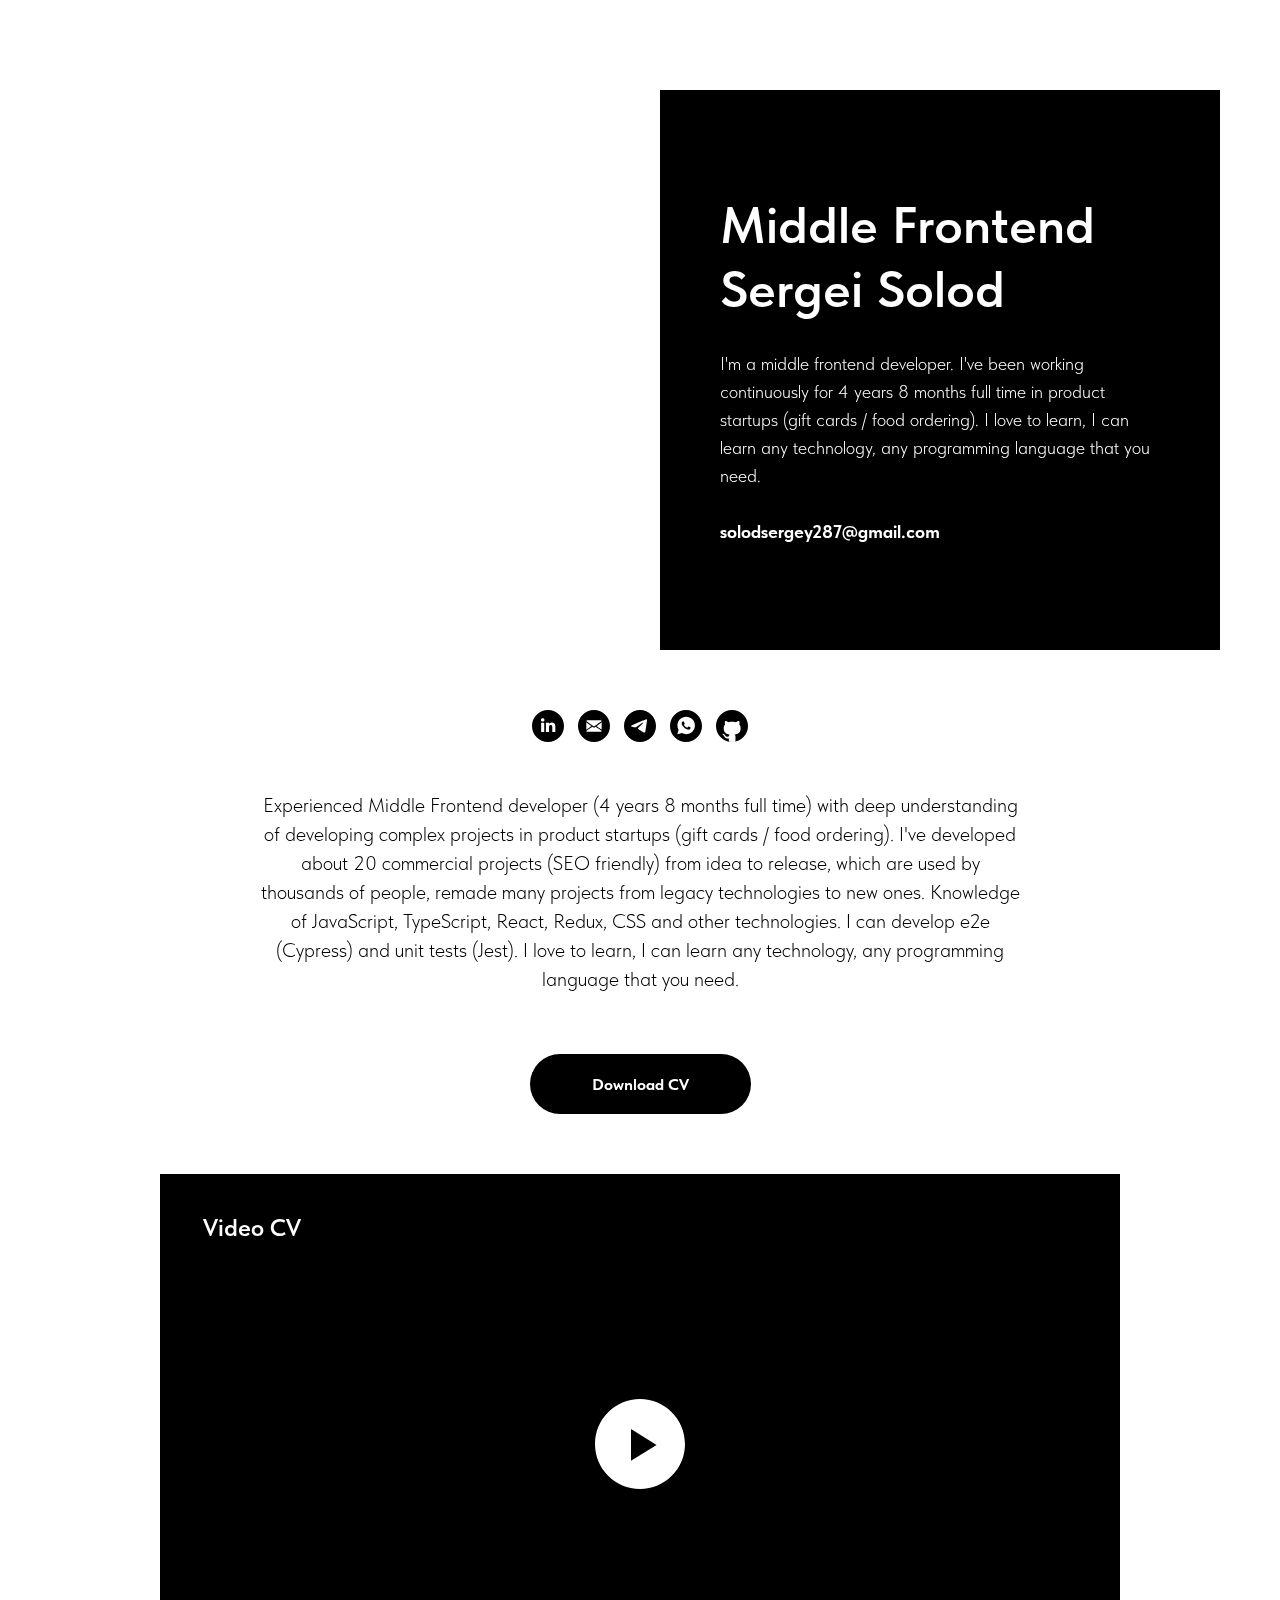
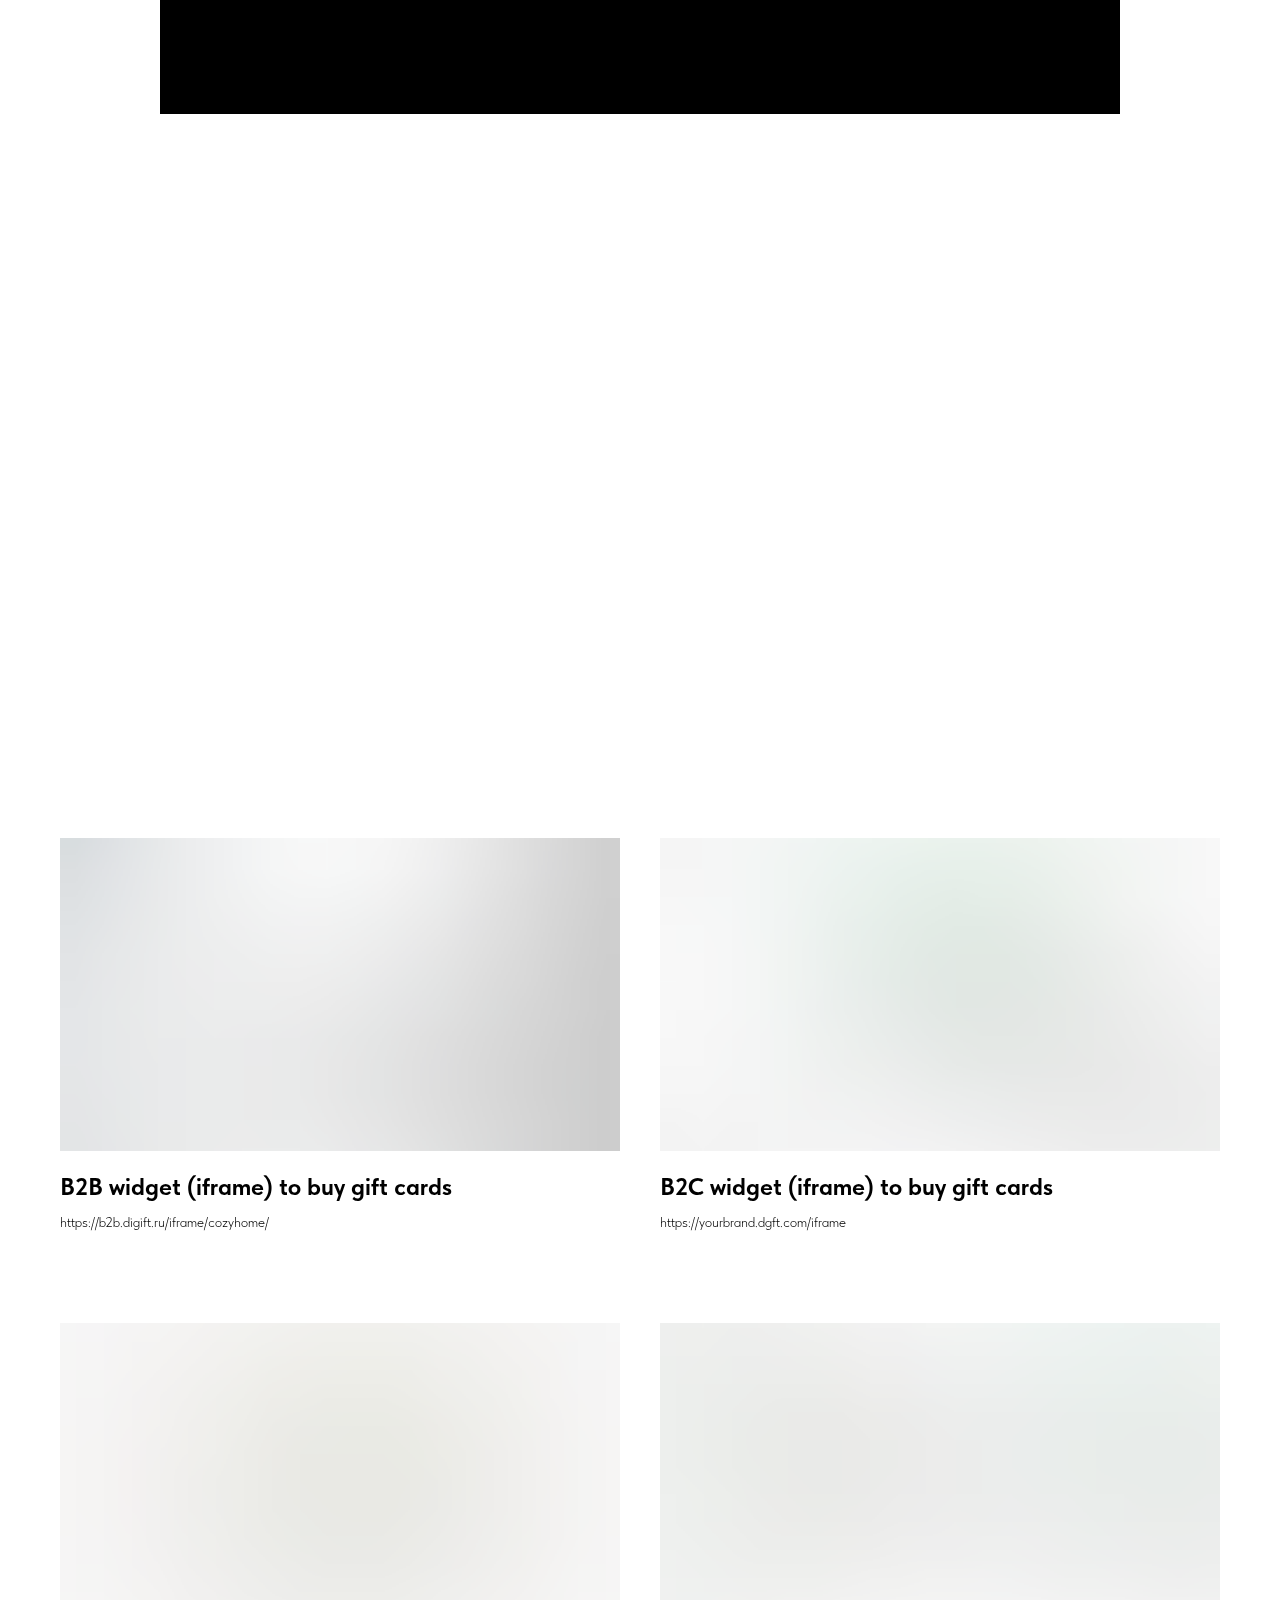
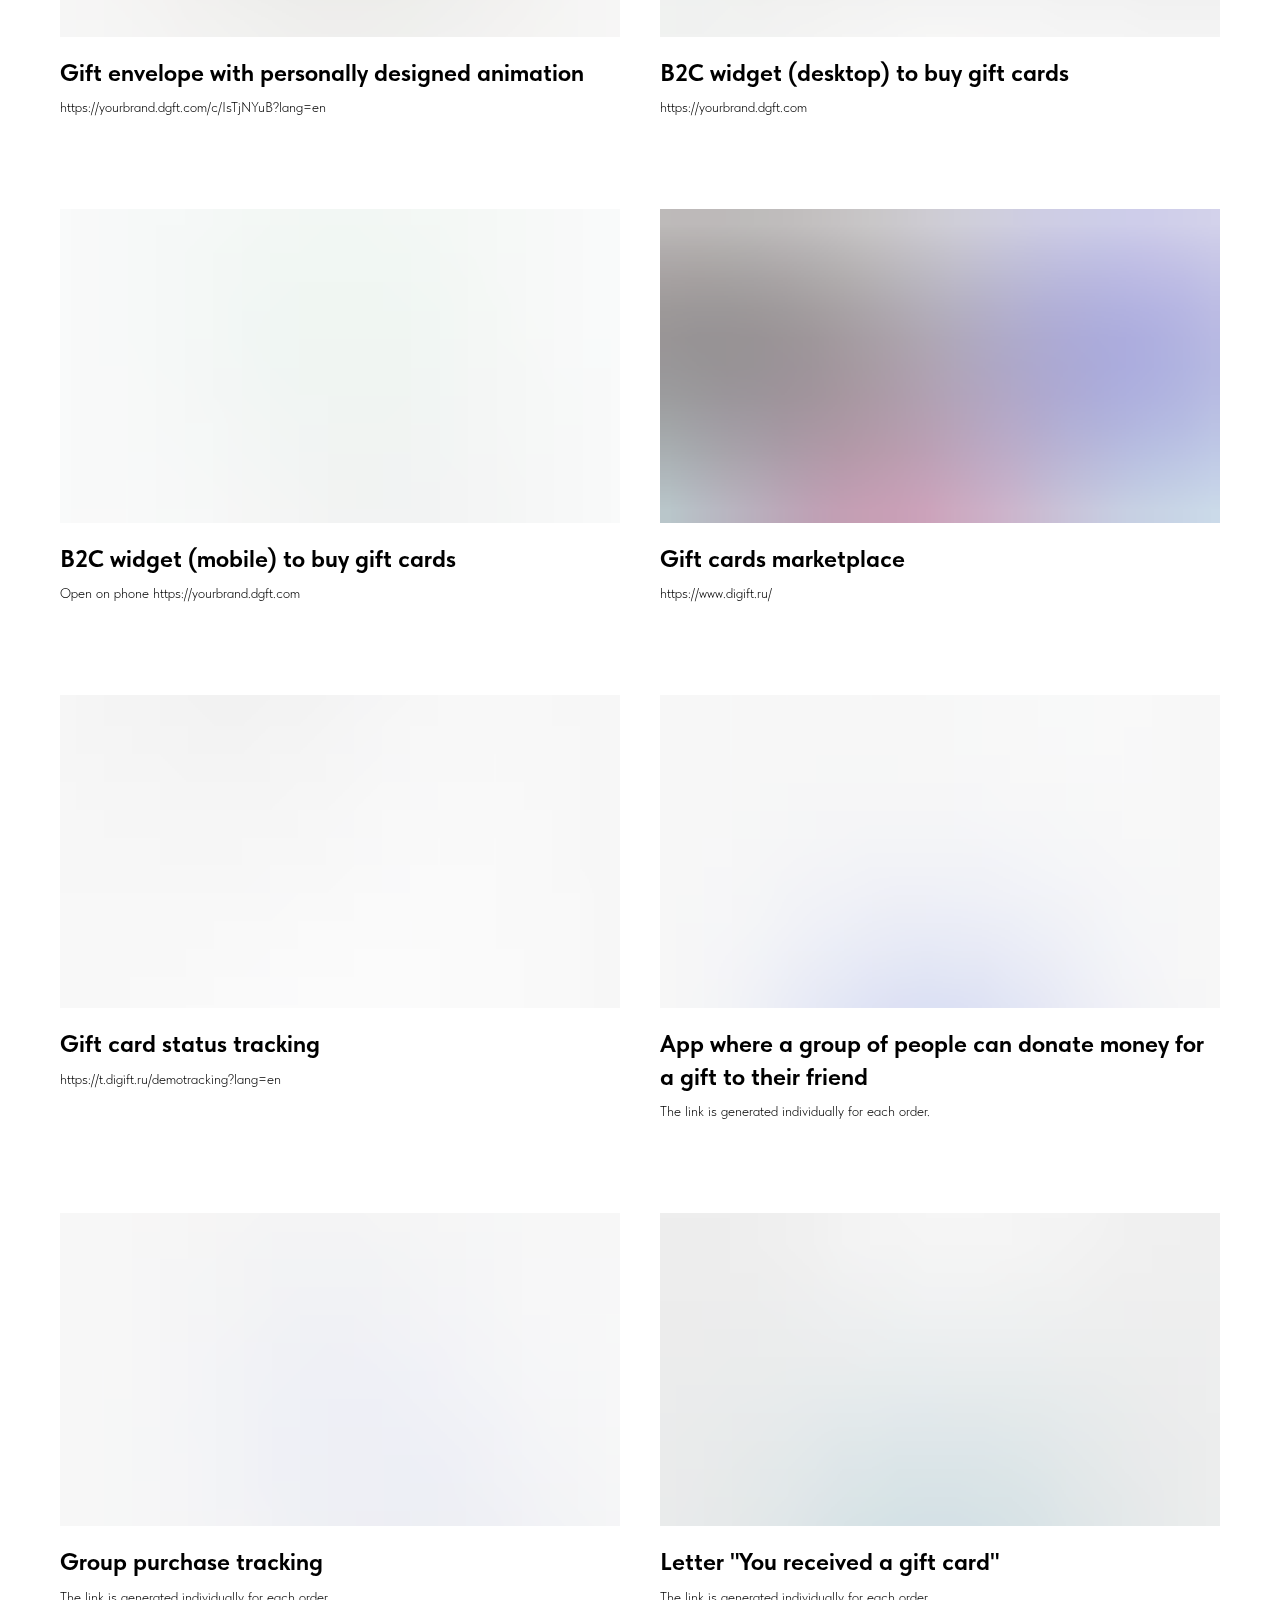
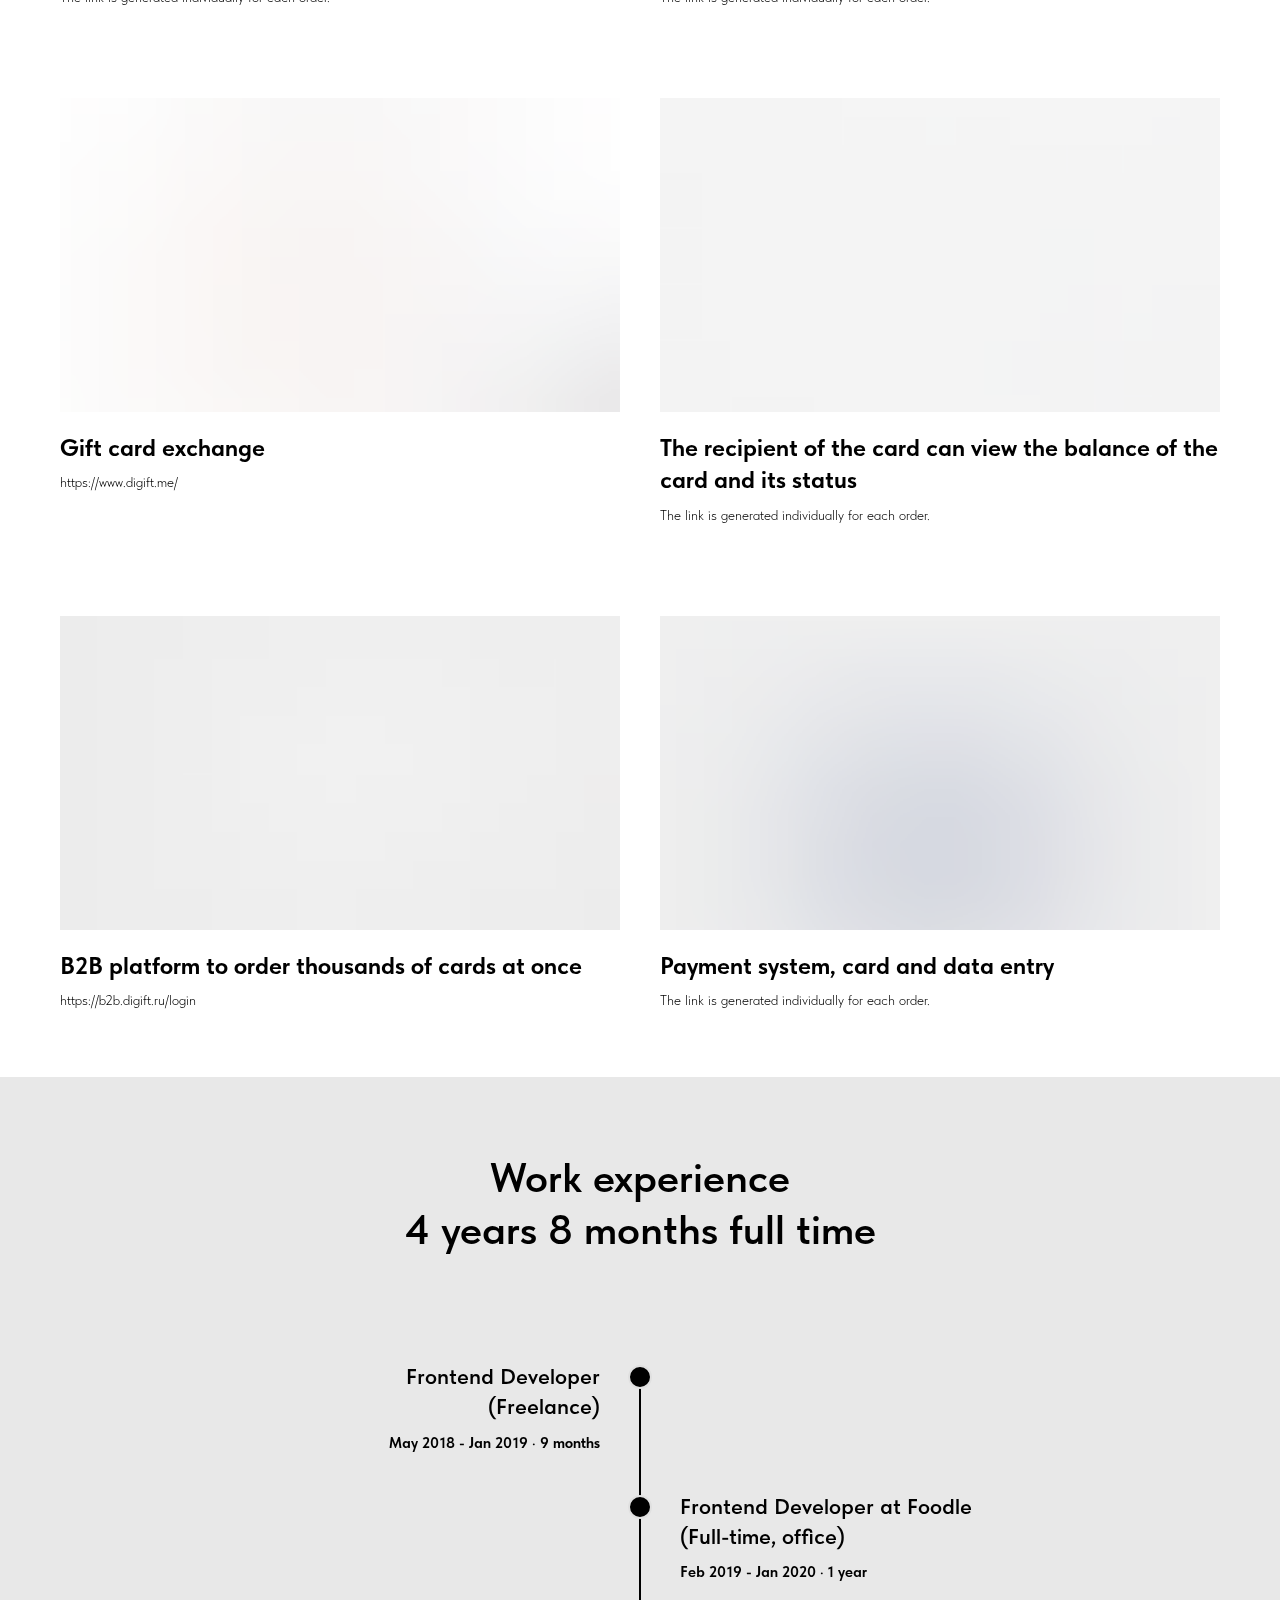
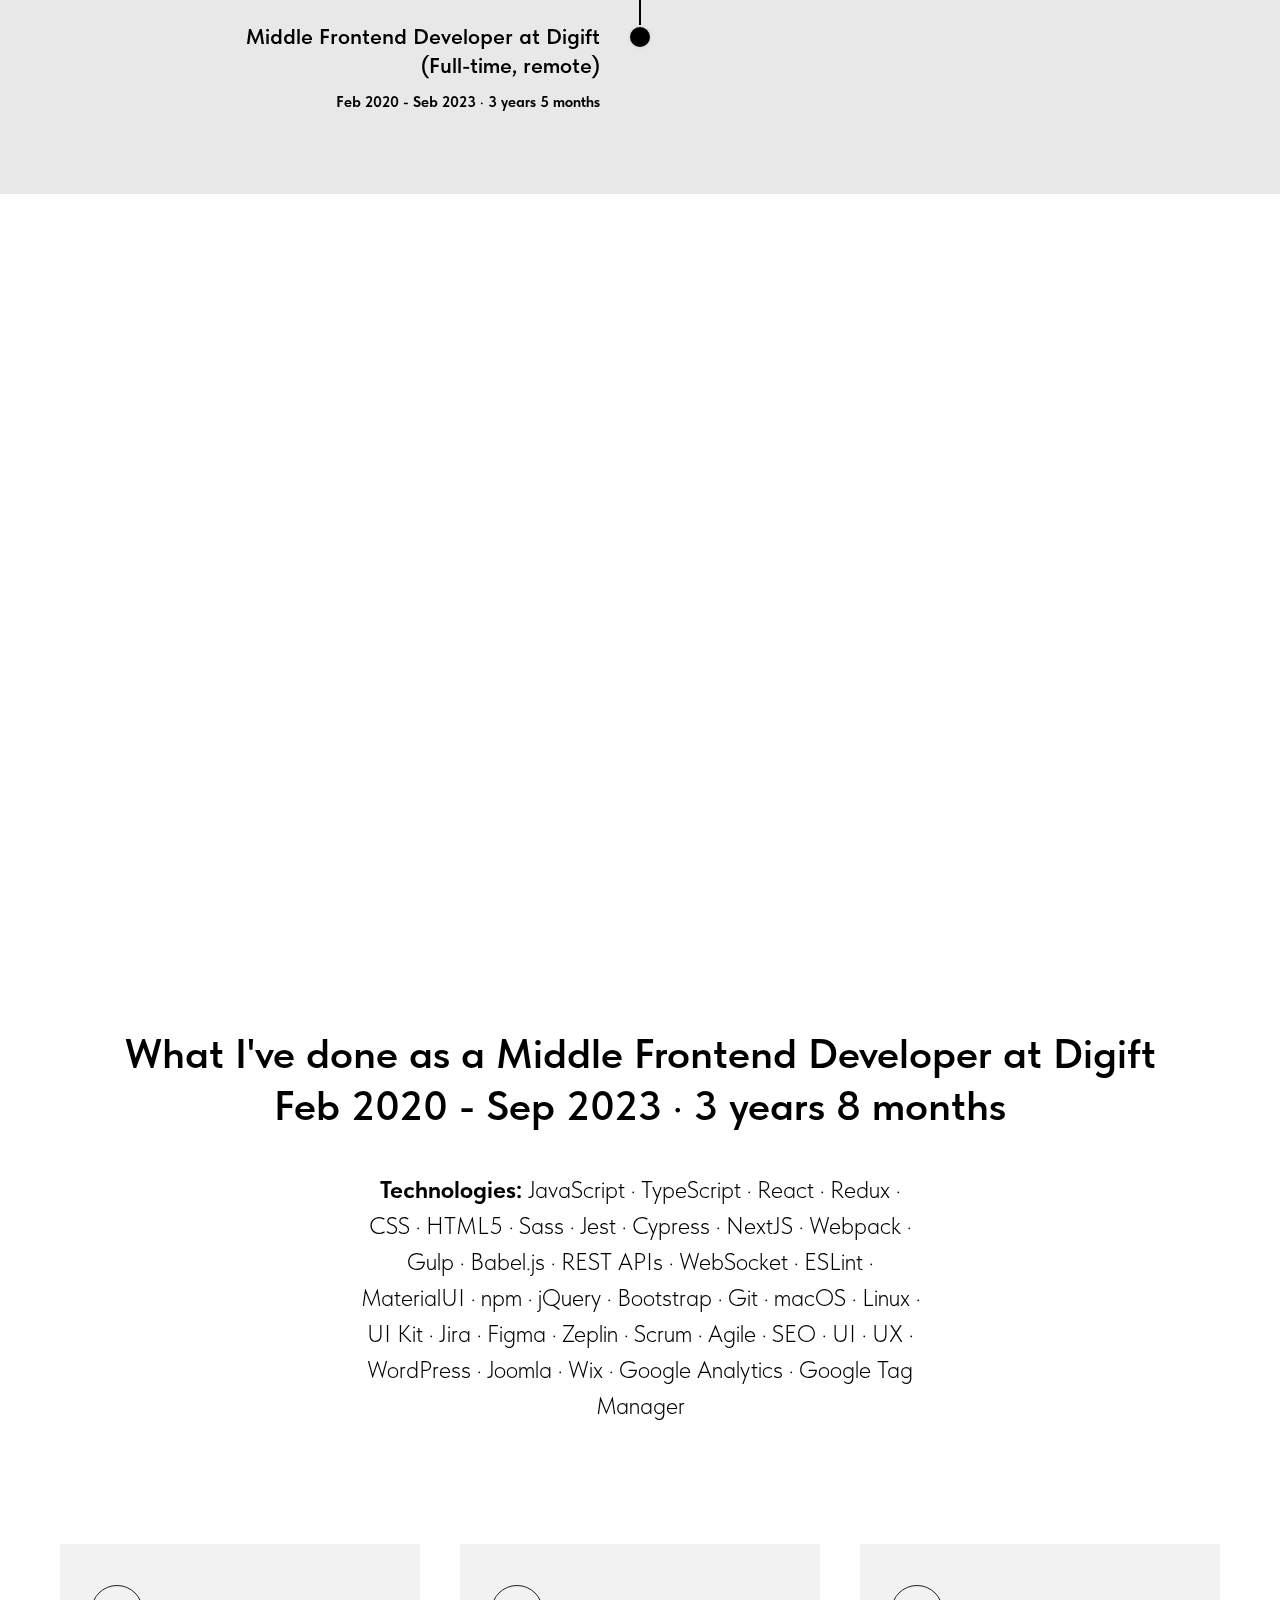
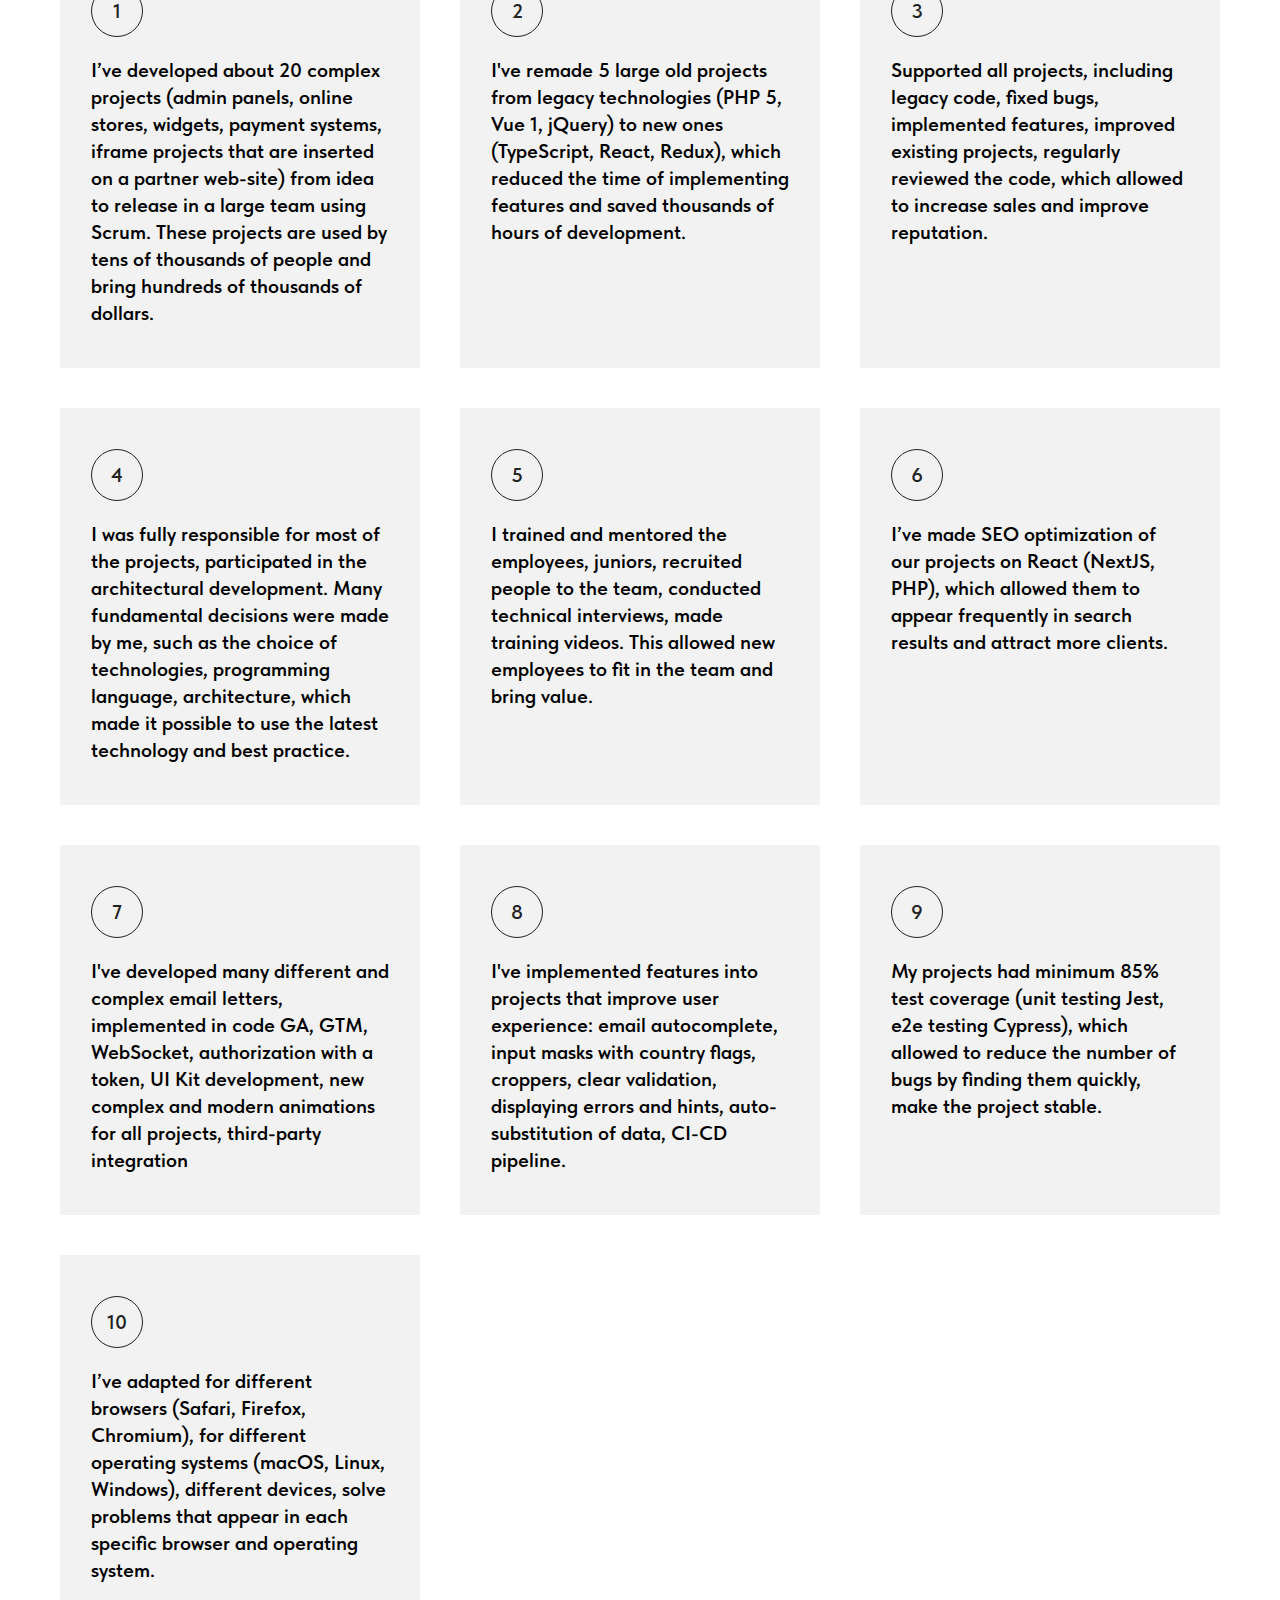
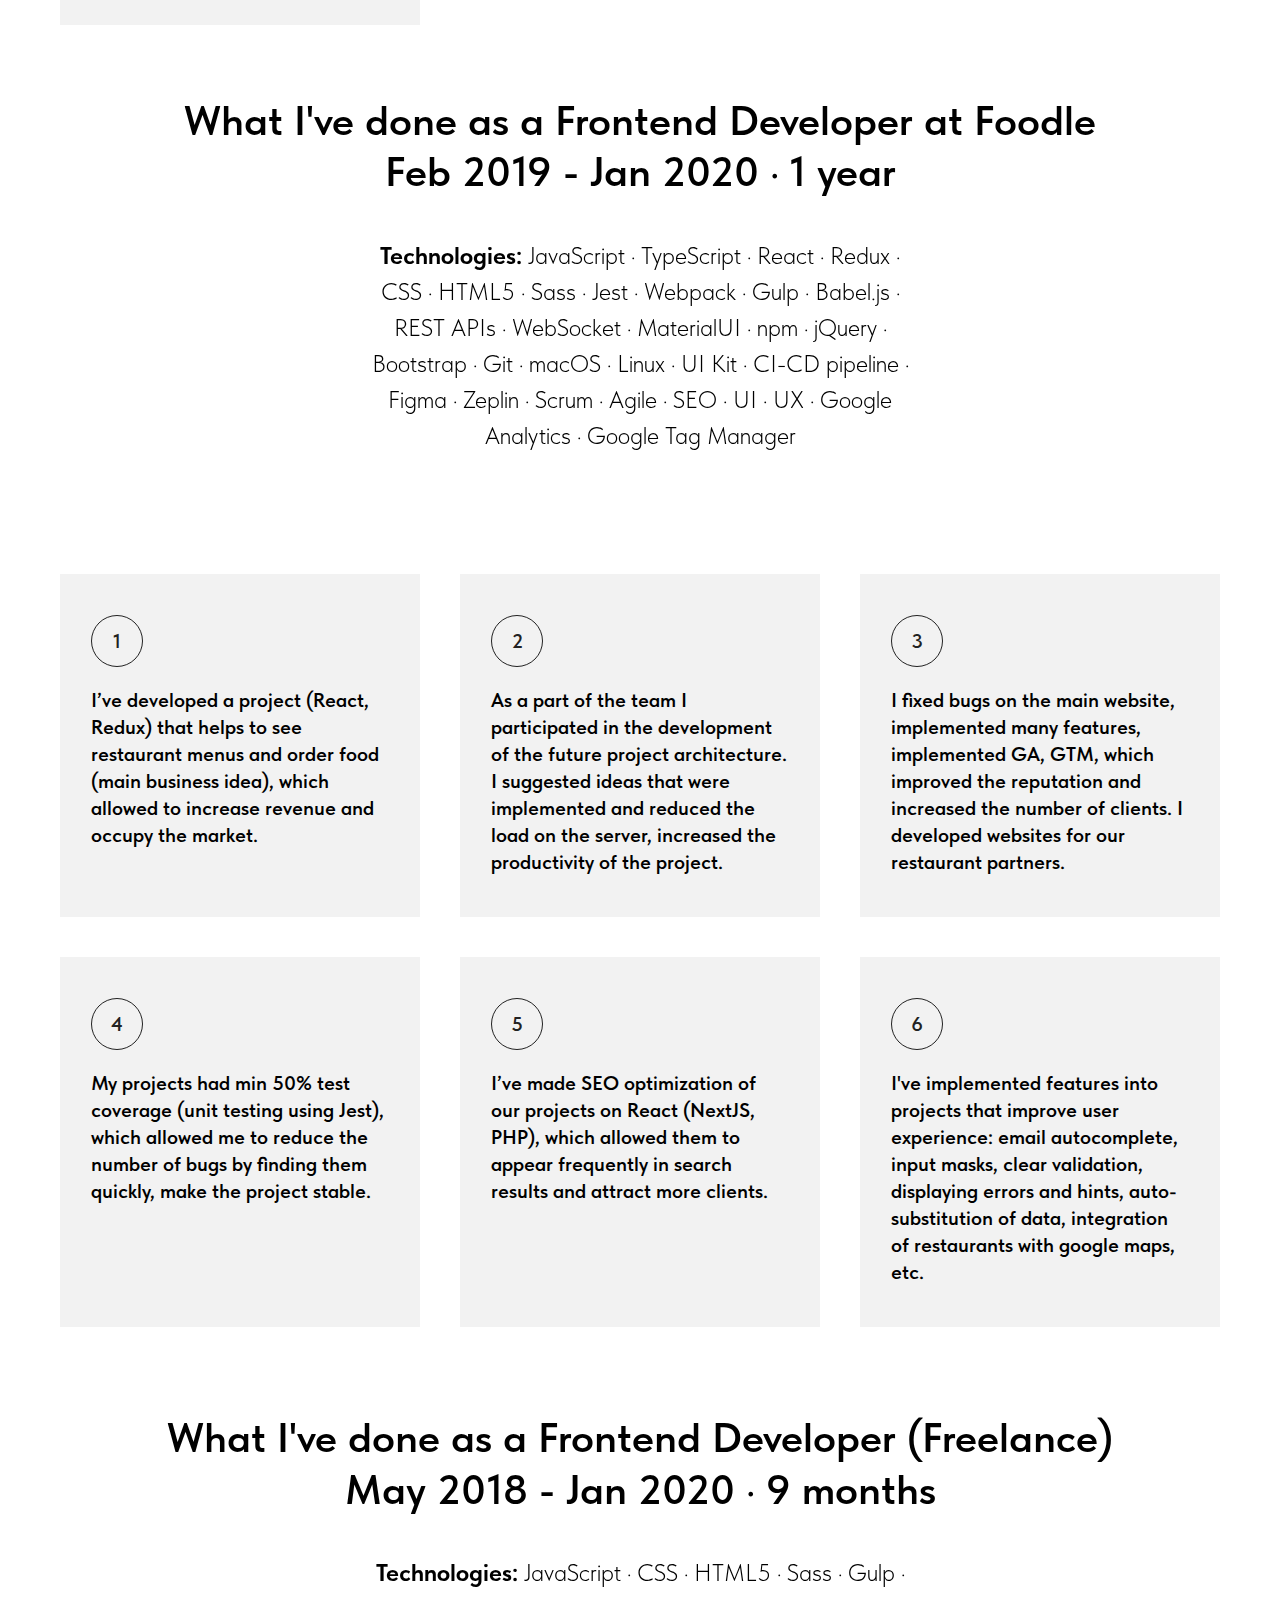
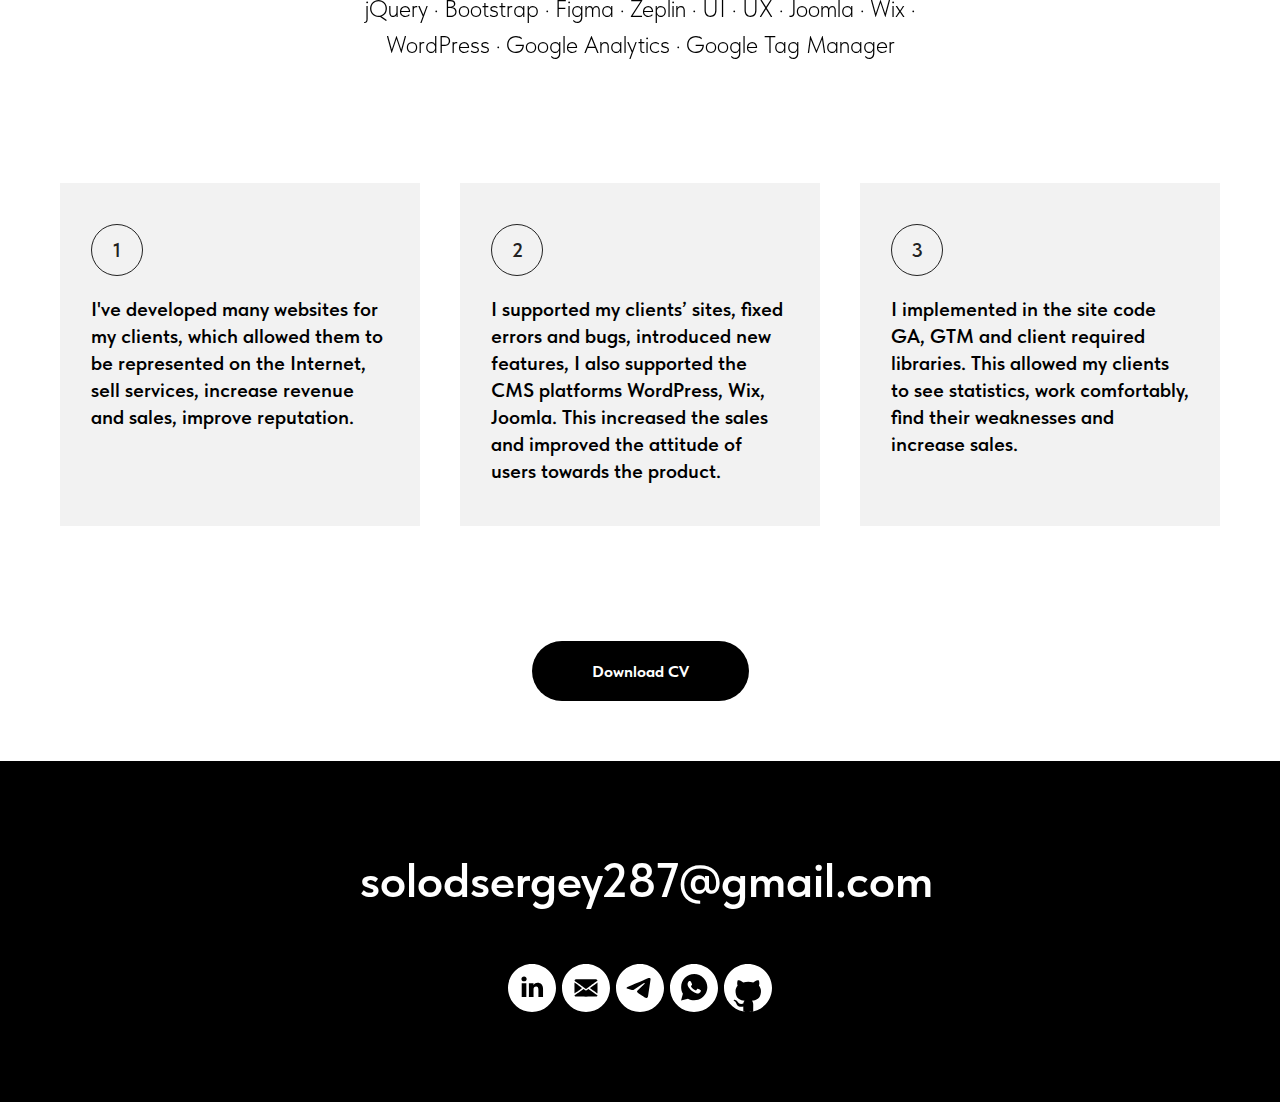
==== commit 6c5dfa37: "Add files via upload" ====
--- a/index.html
+++ b/index.html
@@ -192,7 +192,7 @@
                                     <br>
 <!--                                    <br><span style="font-weight: 600;">Tbilisi, Georgia</span>-->
 <!--                                    <br><span style="font-weight: 600;">13 Guram Rcheulishvili St, 0179</span>-->
-<!--                                    <br>-->
+                                    <br>
                                     <p style="text-align: left;"><strong>solodsergey287@gmail.com</strong></p>
                                 </div>
                             </div>
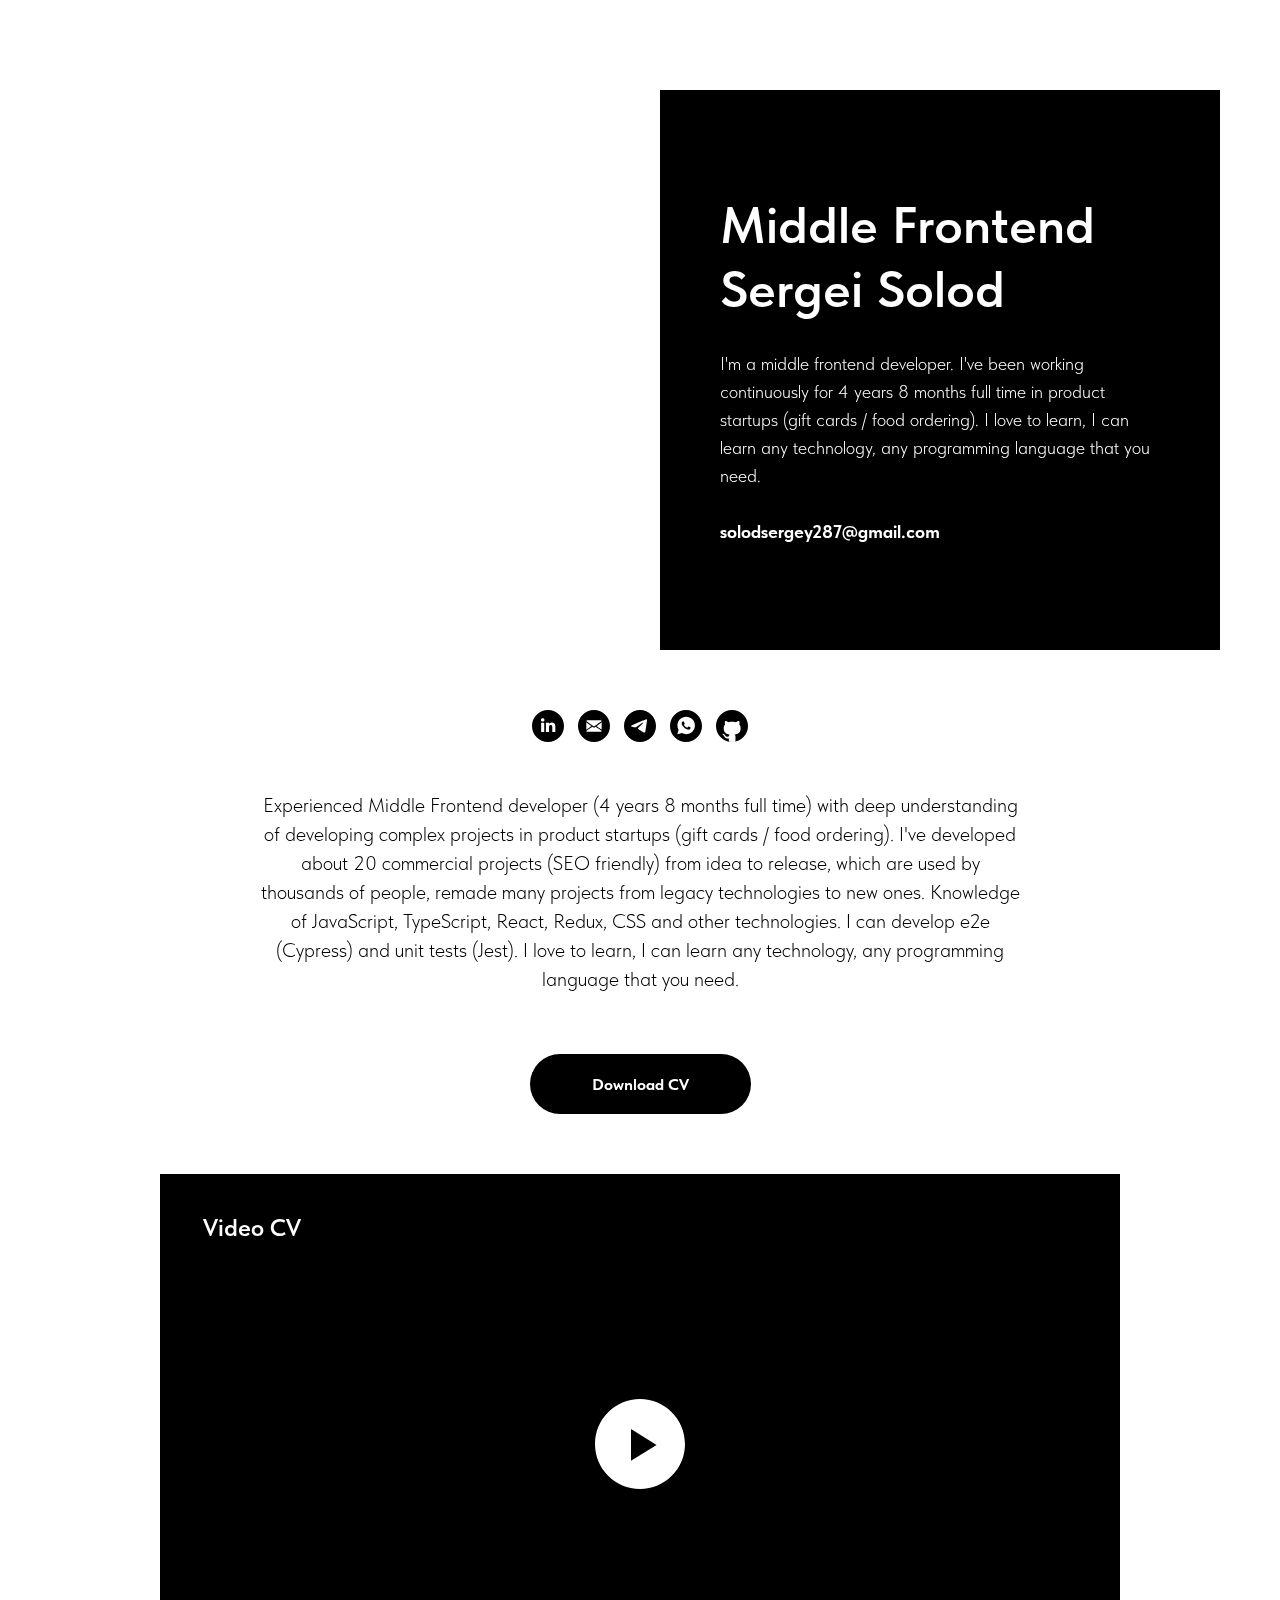
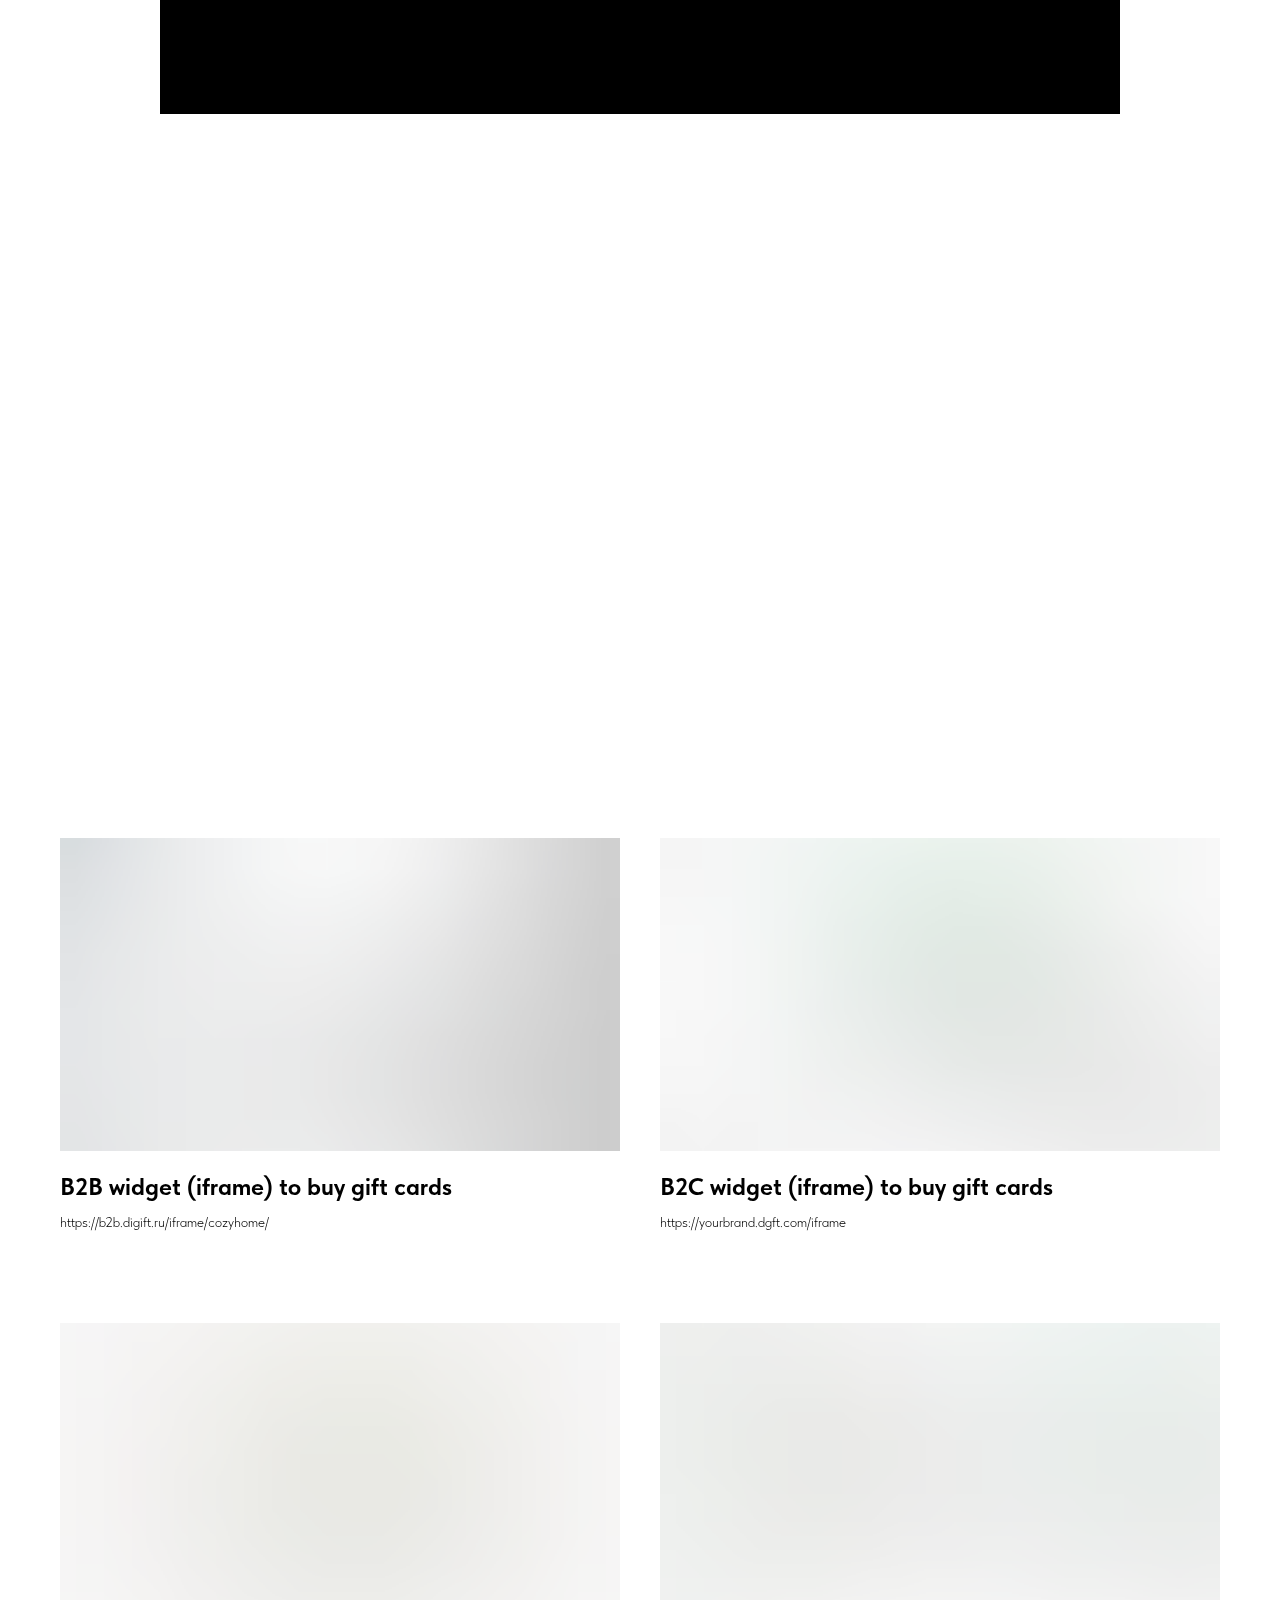
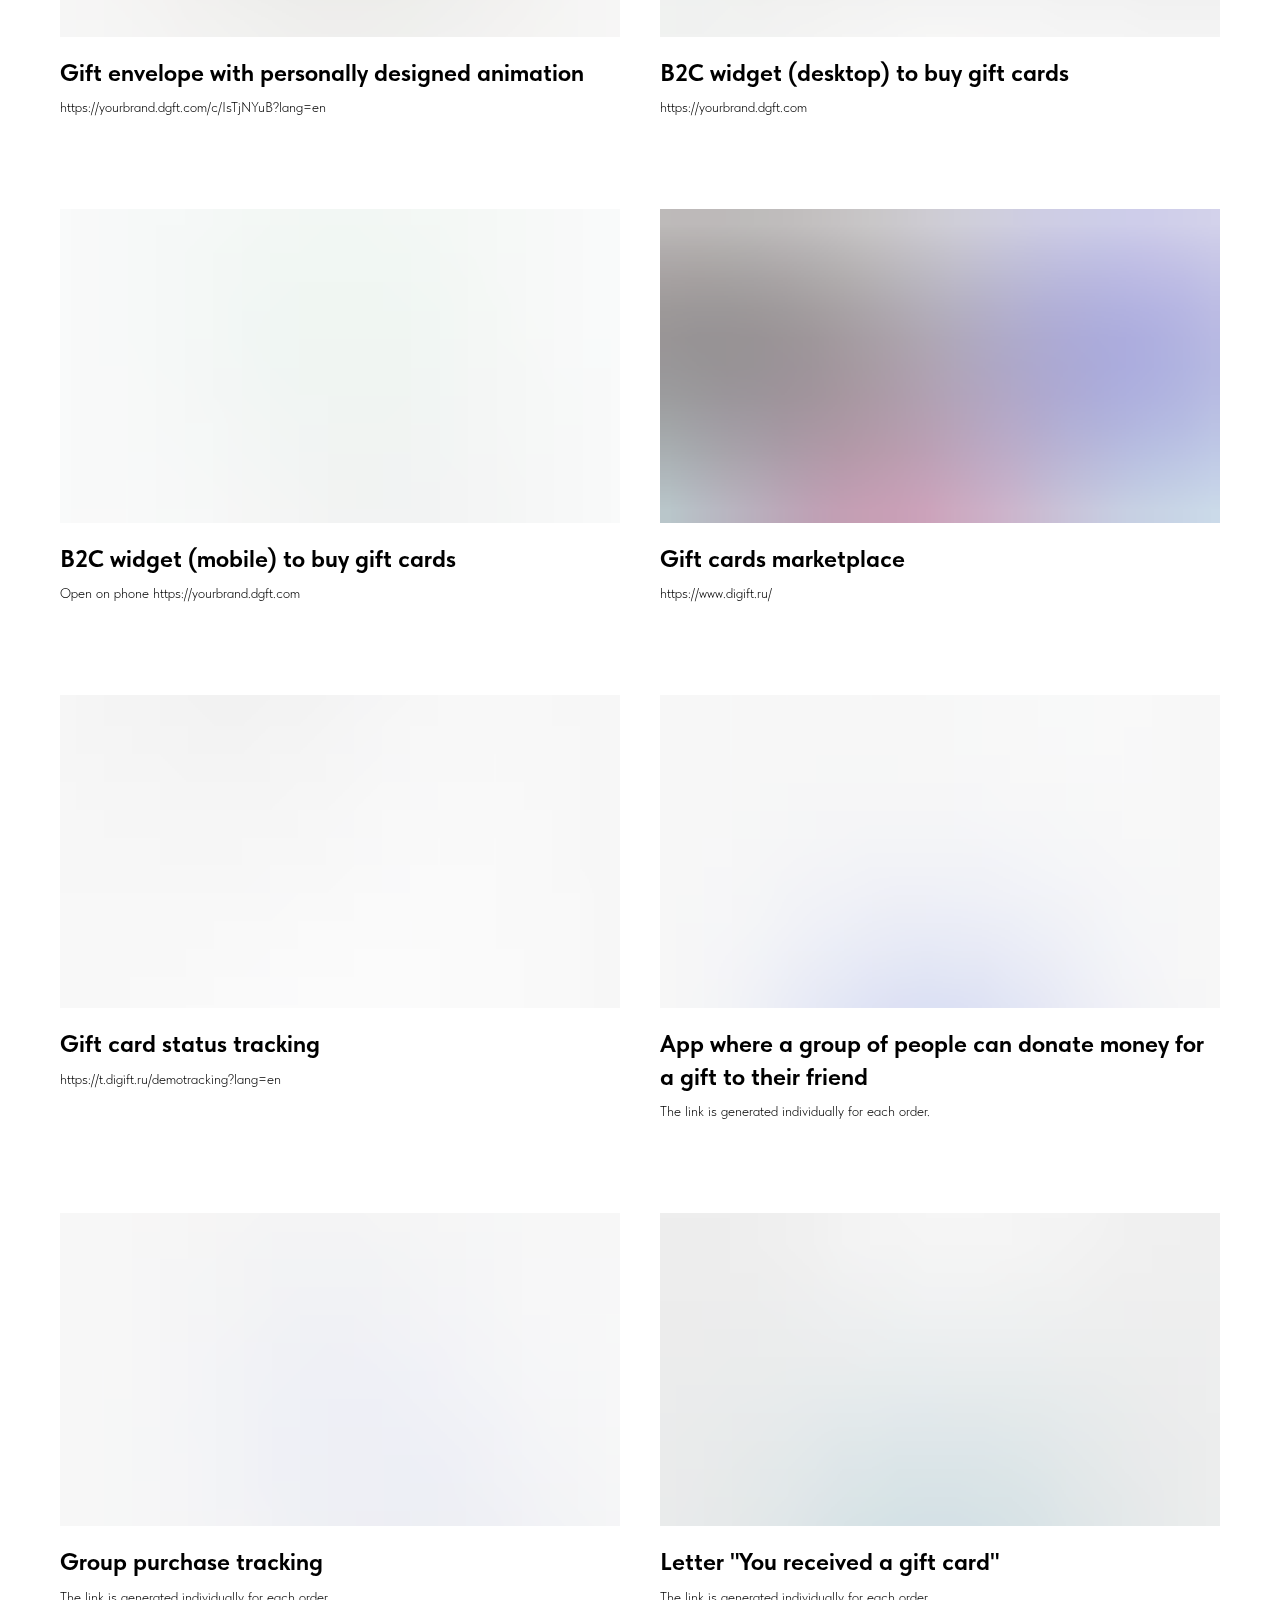
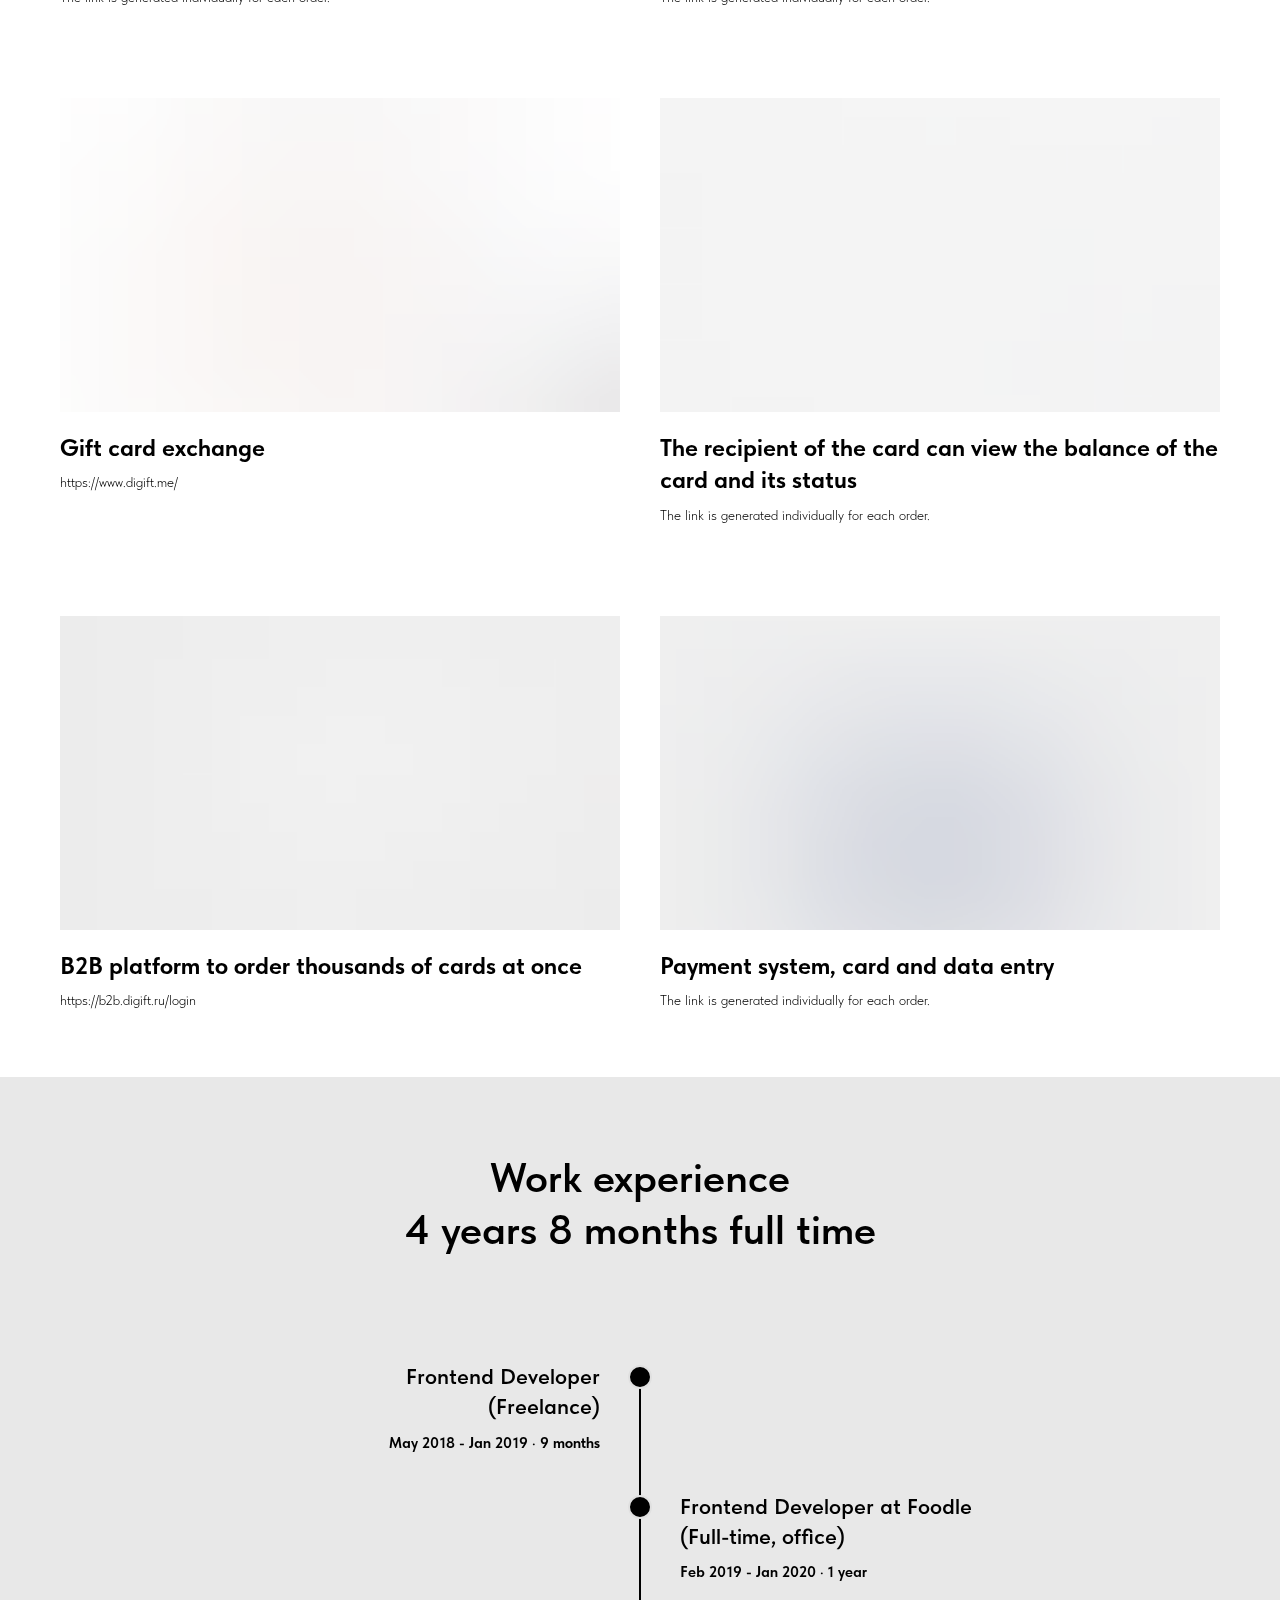
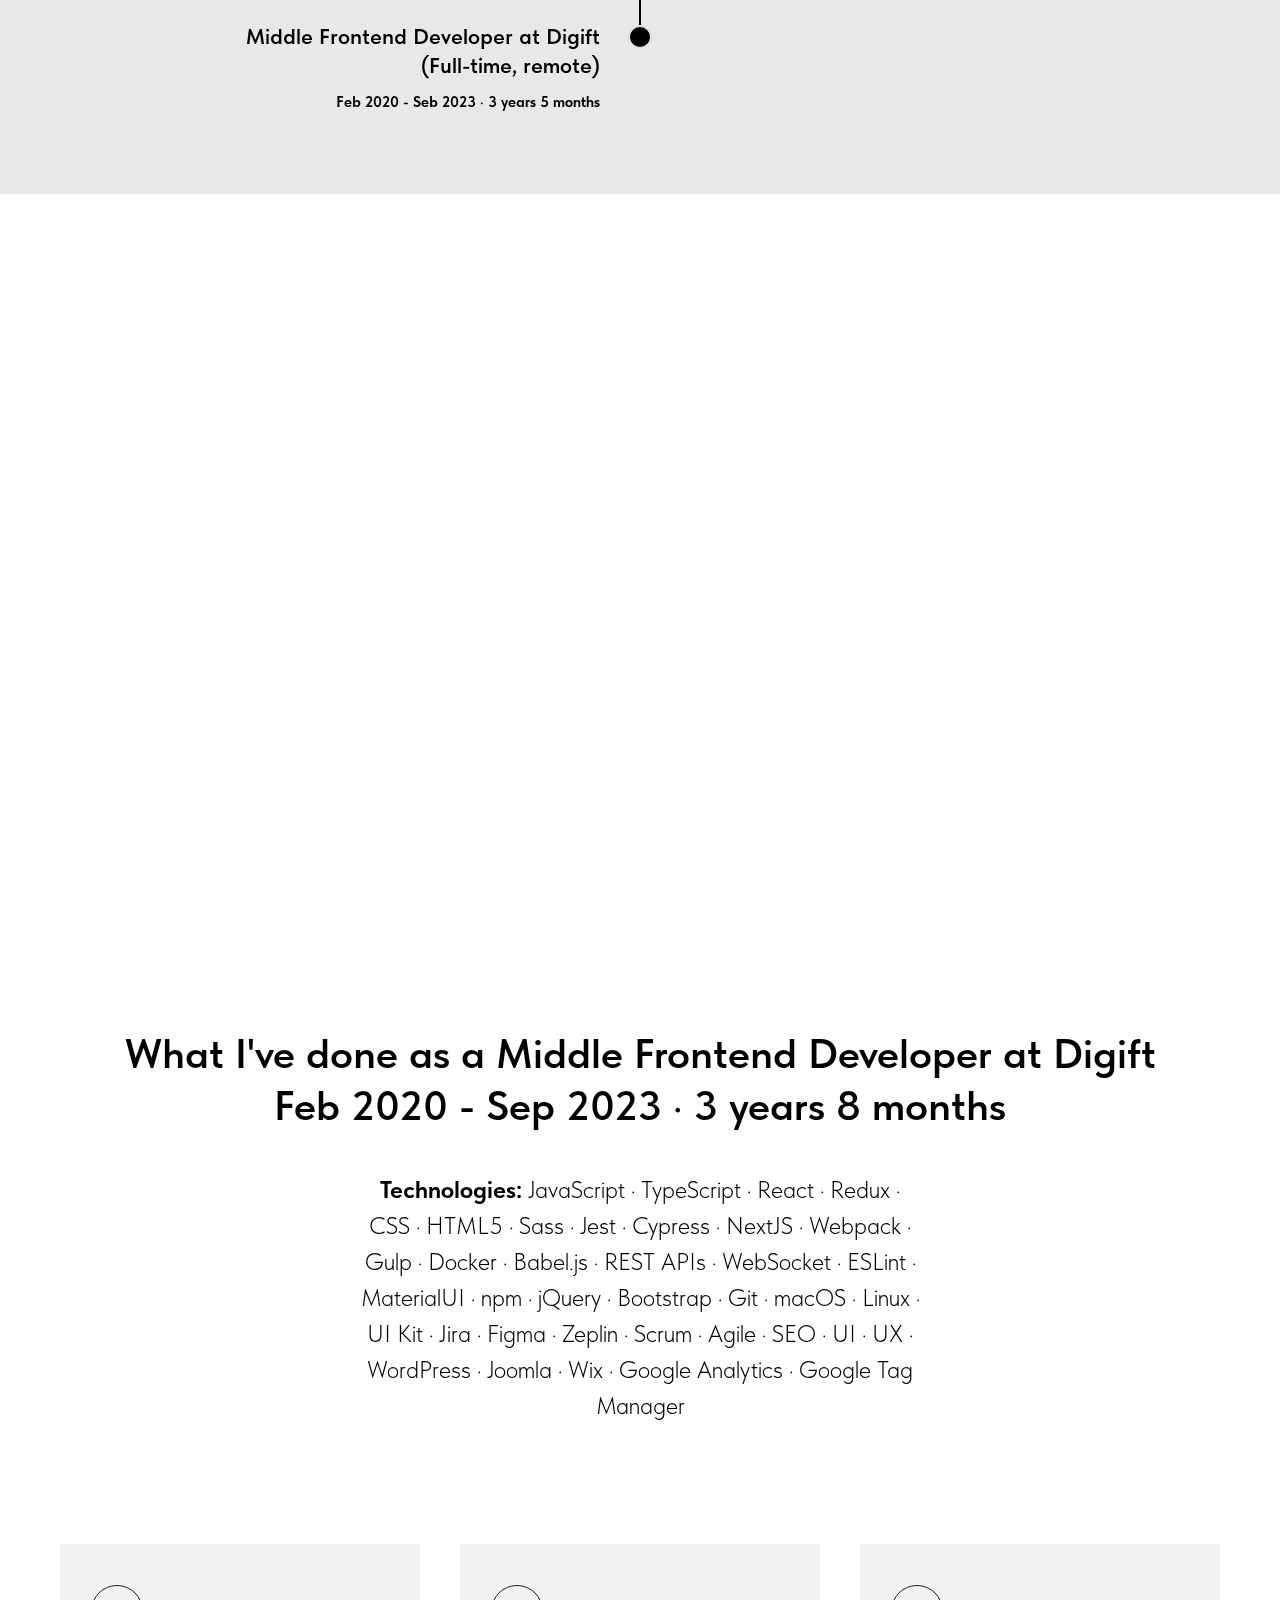
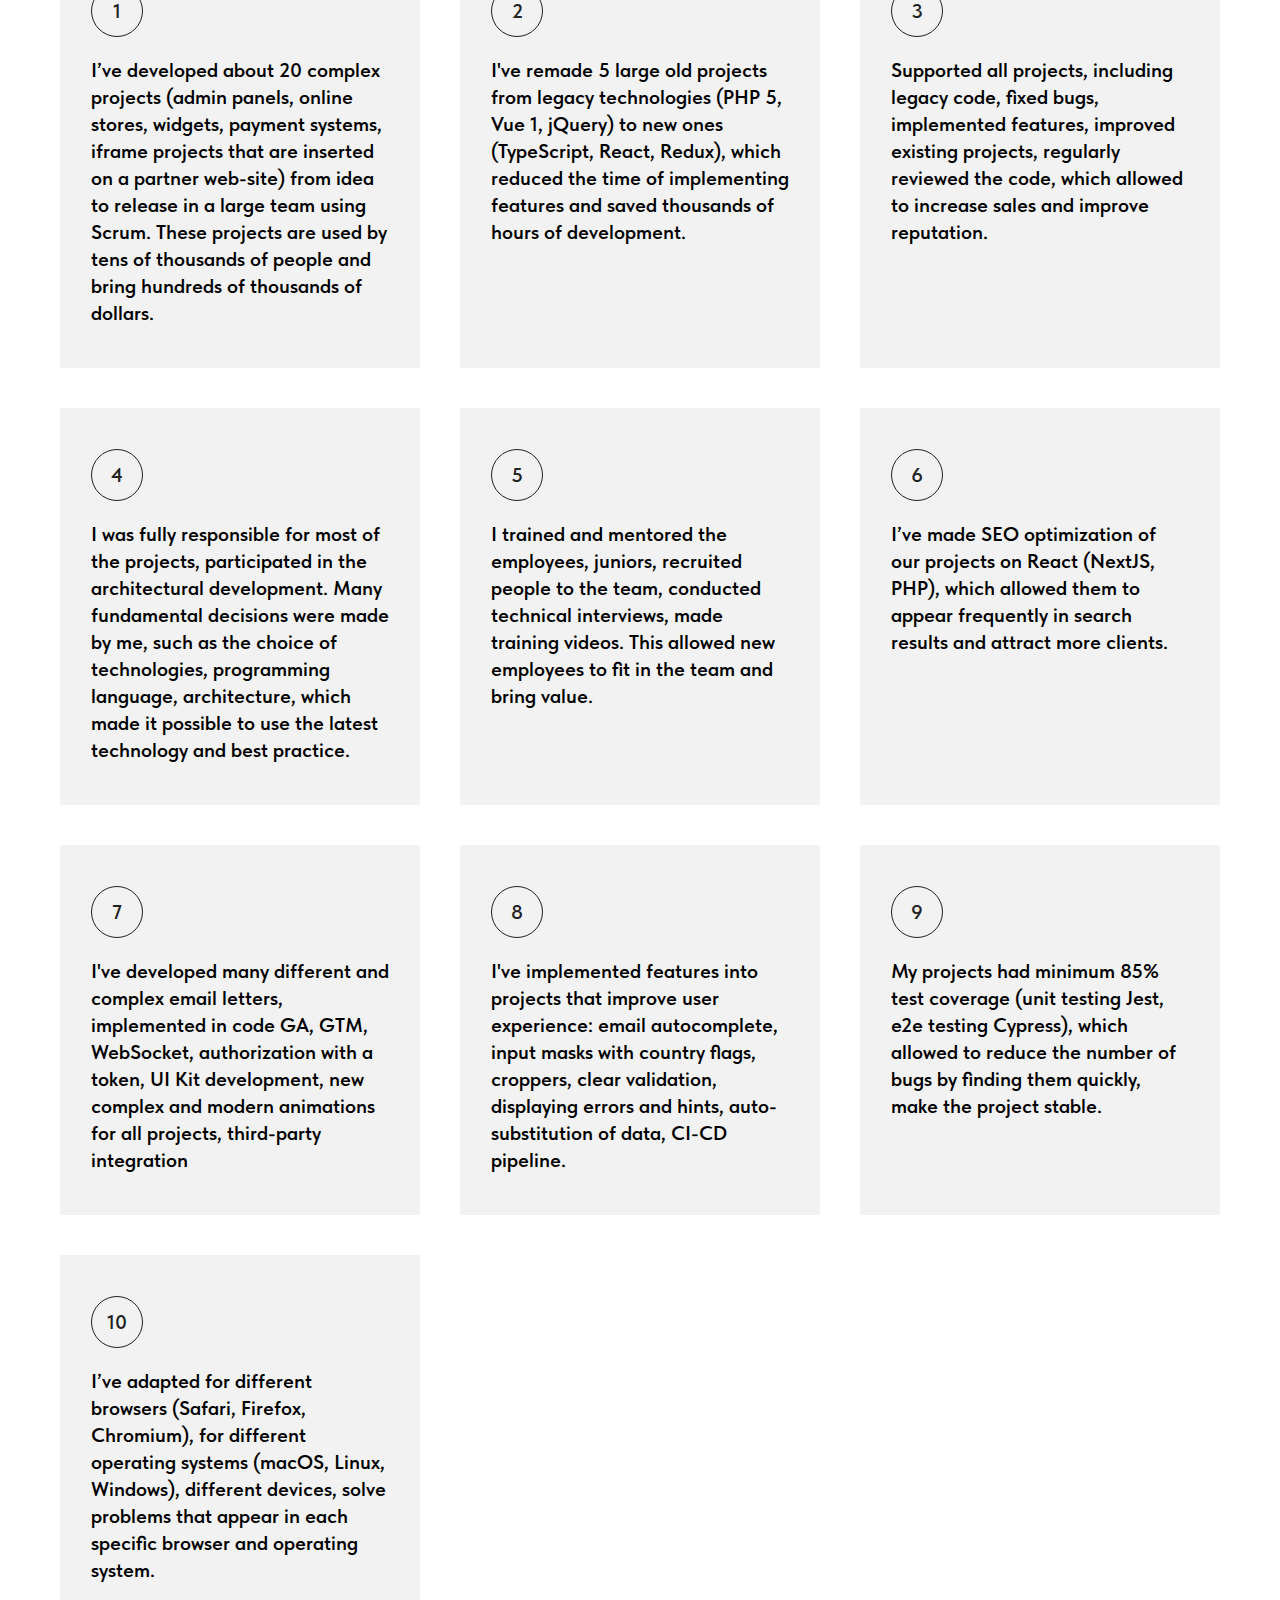
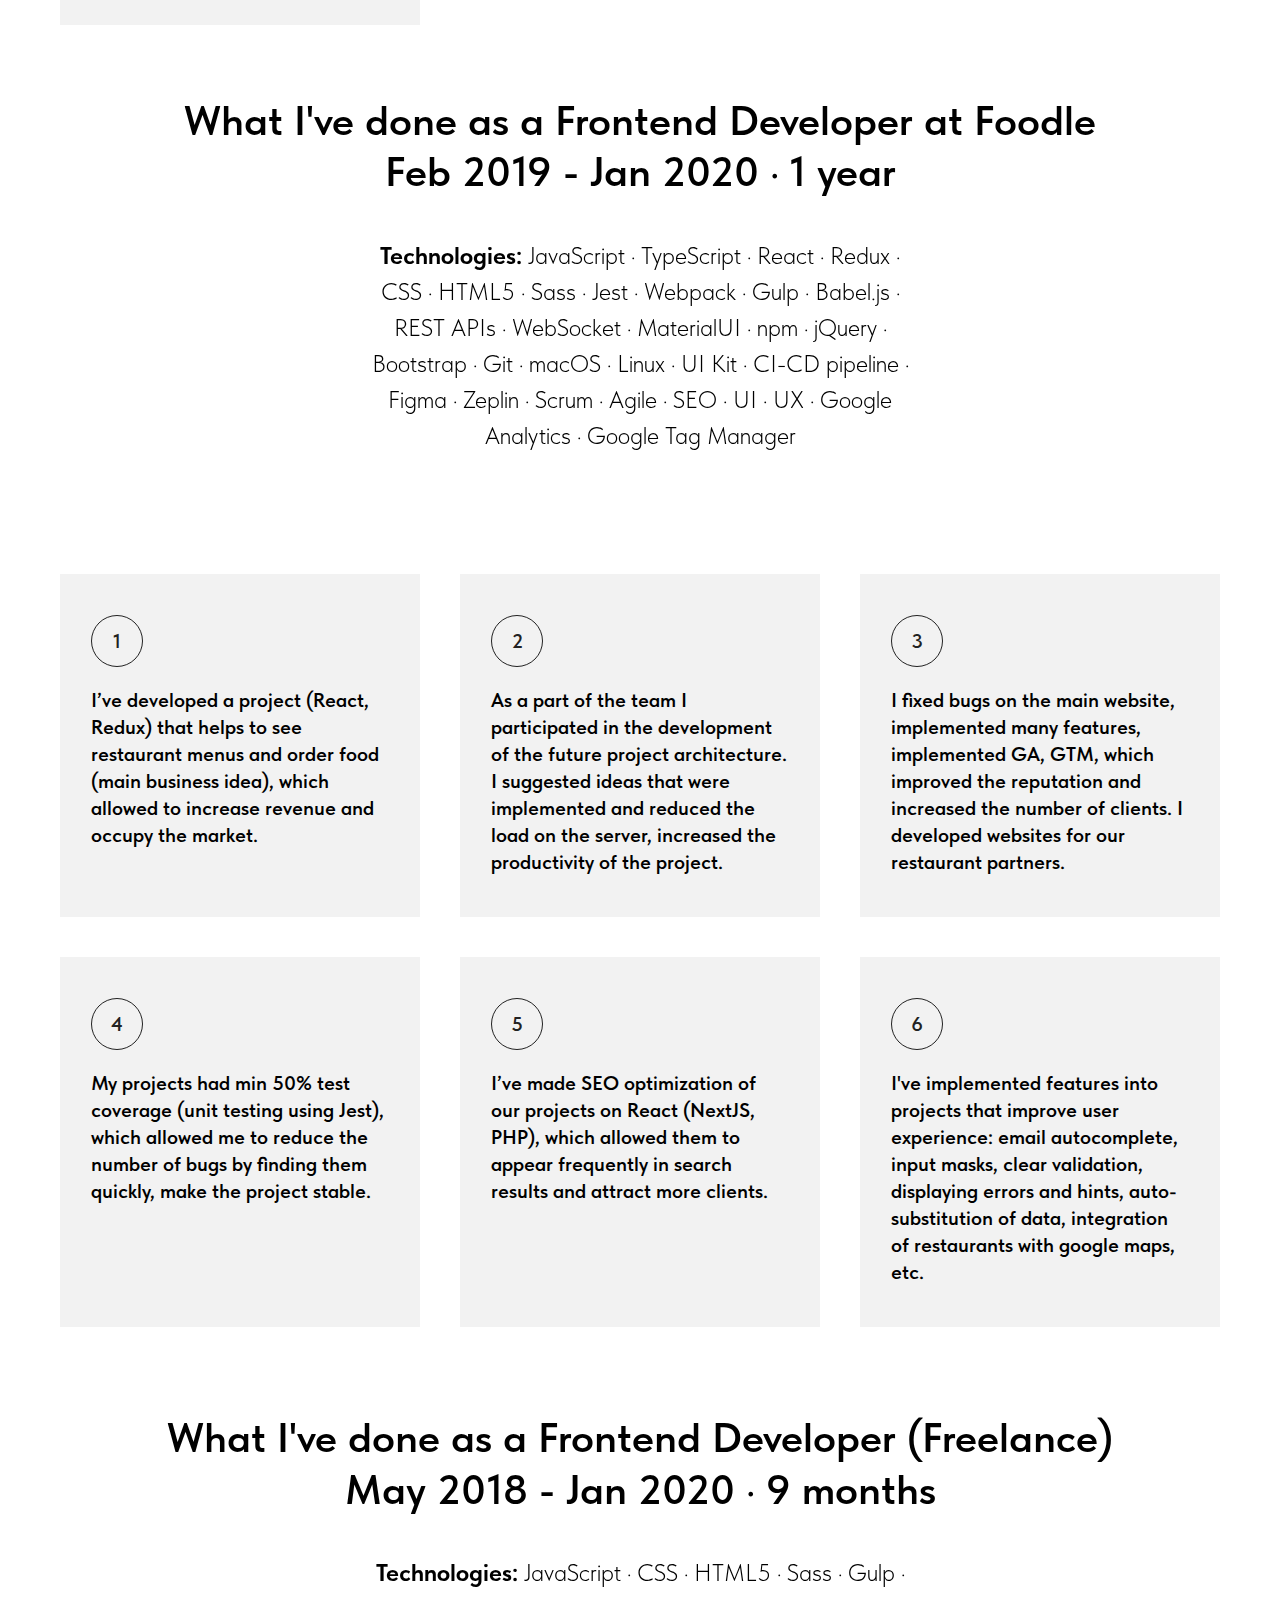
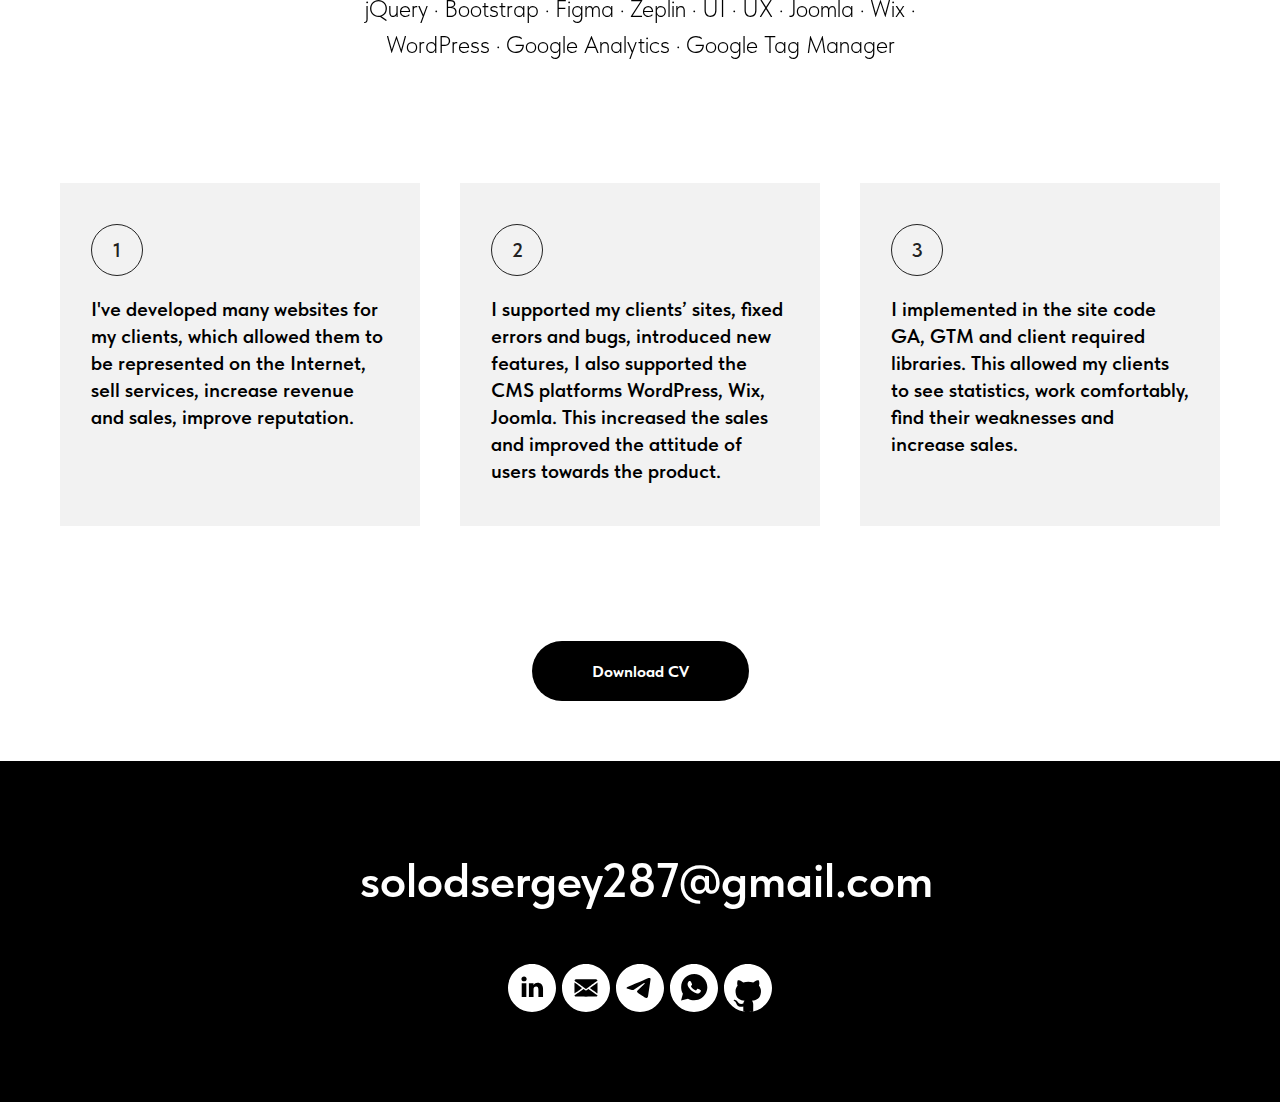
==== commit c8581d70: "Add files via upload" ====
--- a/index.html
+++ b/index.html
@@ -759,7 +759,7 @@
                             <p style="text-align: center;">What I've done as a Middle Frontend Developer at Digift</p>
                             <p style="text-align: center;">Feb 2020 - Sep 2023 · 3 years 8 months</p>
                         </div>
-                        <div class="t-section__descr t-descr t-descr_xl t-margin_auto" field="bdescr"><strong>Technologies:</strong> JavaScript · TypeScript · React · Redux · CSS · HTML5 · Sass · Jest · Cypress · NextJS · Webpack · Gulp · Babel.js · REST APIs · WebSocket · ESLint · MaterialUI · npm · jQuery · Bootstrap · Git · macOS · Linux · UI Kit · Jira · Figma · Zeplin · Scrum · Agile · SEO · UI · UX · WordPress · Joomla · Wix · Google Analytics · Google Tag Manager</div>
+                        <div class="t-section__descr t-descr t-descr_xl t-margin_auto" field="bdescr"><strong>Technologies:</strong> JavaScript · TypeScript · React · Redux · CSS · HTML5 · Sass · Jest · Cypress · NextJS · Webpack · Gulp · Docker · Babel.js · REST APIs · WebSocket · ESLint · MaterialUI · npm · jQuery · Bootstrap · Git · macOS · Linux · UI Kit · Jira · Figma · Zeplin · Scrum · Agile · SEO · UI · UX · WordPress · Joomla · Wix · Google Analytics · Google Tag Manager</div>
                     </div>
                 </div>
             </div>
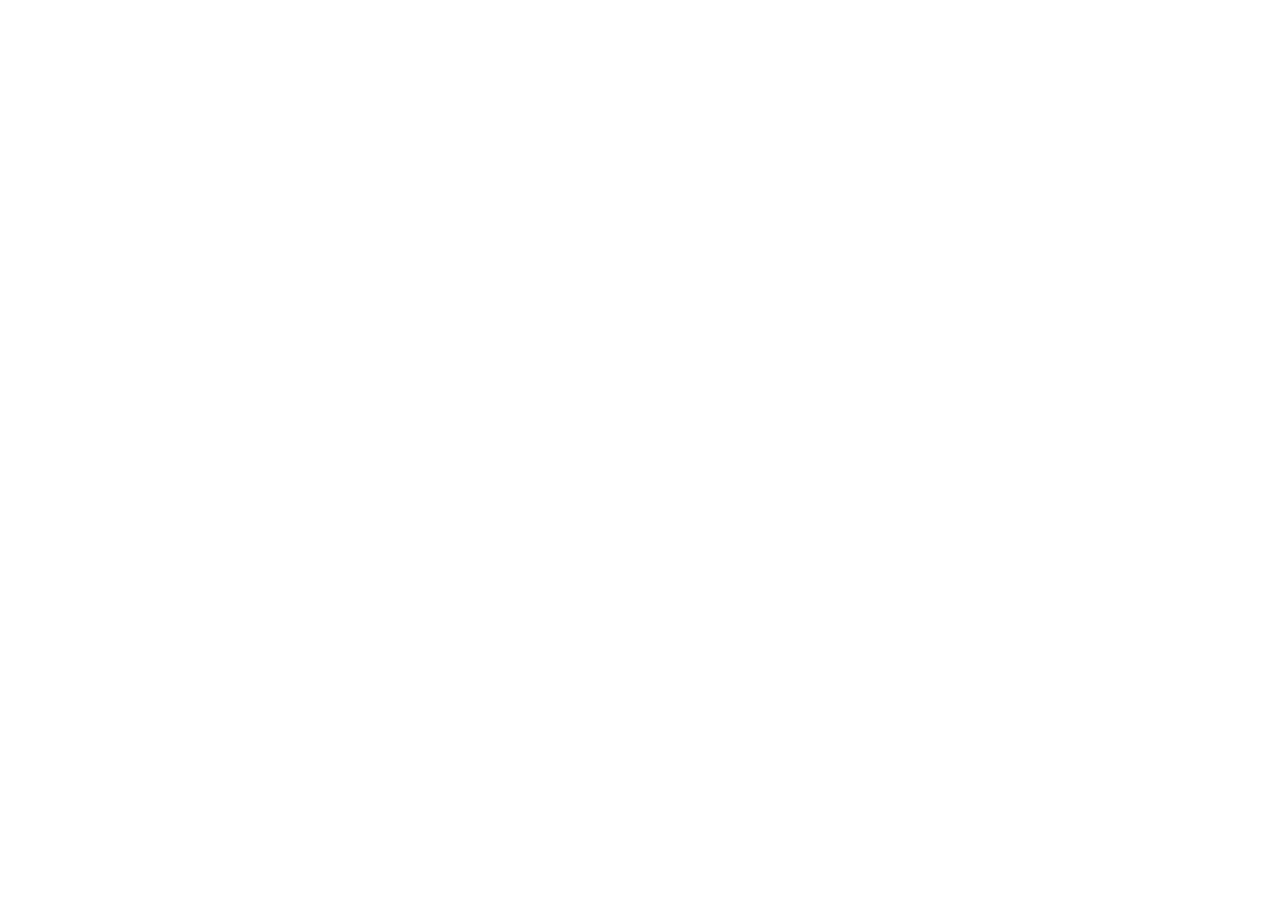
==== commit b98104fc: "Test commit" ====
--- a/index.html
+++ b/index.html
@@ -1,1113 +1 @@
-<!DOCTYPE html>
-<html>
-
-<head>
-    <meta charset="utf-8">
-    <meta name="viewport" content="width=device-width, initial-scale=1.0">
-    <!--metatextblock-->
-    <title>CV Sergei Solod</title>
-    <meta name="description" content="CV Sergei Solod">
-    <meta property="og:url" content="https://sergeisolod.github.io/">
-    <meta property="og:title" content="CV Sergei Solod">
-    <meta property="og:description" content="CV Sergei Solod">
-    <meta property="og:type" content="website">
-    <meta property="og:image" content="images/hpV0i7hxLIlO.jpeg">
-    <link rel="canonical" href="https://sergeisolod.github.io/">
-    <!--/metatextblock-->
-    <meta name="format-detection" content="telephone=no">
-    <meta http-equiv="x-dns-prefetch-control" content="on">
-    <link rel="dns-prefetch" href="https://ws.tildacdn.com">
-    <link rel="dns-prefetch" href="https://static.tildacdn.info">
-    <link rel="shortcut icon" href="HVZDC44ydarl.ico" type="image/x-icon">
-    <!-- Assets -->
-    <script async src="js/GLIfSQFLYRHs.js"></script>
-    <script src="js/Zmc2mSTqs01E.js" async charset="utf-8"></script>
-    <link rel="stylesheet" href="css/4hD9SjBJctLV.css" type="text/css" media="all" onerror="this.loaderr='y';">
-    <link rel="stylesheet" href="css/McWhKWy00dU5.css" type="text/css" media="all" onerror="this.loaderr='y';">
-    <link rel="stylesheet" href="css/rkNsqmNaDI9M.css" type="text/css" media="print" onload="this.media='all';" onerror="this.loaderr='y';">
-    <noscript>
-        <link rel="stylesheet" href="css/rkNsqmNaDI9M.css" type="text/css" media="all">
-    </noscript>
-    <link rel="stylesheet" href="css/i6Ht0ksIrVea.css" type="text/css" media="print" onload="this.media='all';" onerror="this.loaderr='y';">
-    <noscript>
-        <link rel="stylesheet" href="css/i6Ht0ksIrVea.css" type="text/css" media="all">
-    </noscript>
-    <link rel="stylesheet" href="css/yweniSXquJQE.css" type="text/css" media="print" onload="this.media='all';" onerror="this.loaderr='y';">
-    <noscript>
-        <link rel="stylesheet" href="css/yweniSXquJQE.css" type="text/css" media="all">
-    </noscript>
-    <link rel="stylesheet" href="css/JbgSrmJbsEyH.css" type="text/css" media="all" onerror="this.loaderr='y';">
-    <link rel="stylesheet" href="css/kj42cwVN3d6Y.css" type="text/css" media="print" onload="this.media='all';" onerror="this.loaderr='y';">
-    <noscript>
-        <link rel="stylesheet" href="css/kj42cwVN3d6Y.css" type="text/css" media="all">
-    </noscript>
-    <link rel="stylesheet" href="css/UbRRo6o4w3vZ.css" type="text/css" media="all" onerror="this.loaderr='y';">
-    <script type="text/javascript">
-        (function(d) {
-            if (!d.visibilityState) {
-                var s = d.createElement('script');
-                s.src = 'https://static.tildacdn.info/js/tilda-polyfill-1.0.min.js';
-                d.getElementsByTagName('head')[0].appendChild(s);
-            }
-        })(document);
-
-        function t_onReady(func) {
-            if (document.readyState != 'loading') {
-                func();
-            } else {
-                document.addEventListener('DOMContentLoaded', func);
-            }
-        }
-
-        function t_onFuncLoad(funcName, okFunc, time) {
-            if (typeof window[funcName] === 'function') {
-                okFunc();
-            } else {
-                setTimeout(function() {
-                    t_onFuncLoad(funcName, okFunc, time);
-                }, (time || 100));
-            }
-        }
-
-        function t_throttle(fn, threshhold, scope) {
-            return function() {
-                fn.apply(scope || this, arguments);
-            };
-        }
-    </script>
-    <script src="js/8S59BF1QZbxS.js" charset="utf-8" onerror="this.loaderr='y';"></script>
-    <script src="js/O23MDGWbYF3w.js" charset="utf-8" defer onerror="this.loaderr='y';"></script>
-    <script src="js/ElhqOliVcsTf.js" charset="utf-8" async onerror="this.loaderr='y';"></script>
-    <script src="js/0S4YPldCGLQT.js" charset="utf-8" async onerror="this.loaderr='y';"></script>
-    <script src="js/9nByIvAjVtU5.js" charset="utf-8" async onerror="this.loaderr='y';"></script>
-    <script src="js/nb5MbtI4fvMn.js" charset="utf-8" async onerror="this.loaderr='y';"></script>
-    <script src="js/4ZKMW3IQOKYn.js" charset="utf-8" async onerror="this.loaderr='y';"></script>
-    <script src="js/C6HkK8cR1ZNY.js" charset="utf-8" async onerror="this.loaderr='y';"></script>
-    <script src="js/O9VzhsNDg3NT.js" charset="utf-8" async onerror="this.loaderr='y';"></script>
-    <script src="js/ifRAR3SALslJ.js" charset="utf-8" async onerror="this.loaderr='y';"></script>
-    <script type="text/javascript">
-        window.dataLayer = window.dataLayer || [];
-    </script>
-    <script type="text/javascript">
-        (function() {
-            if ((/bot|google|yandex|baidu|bing|msn|duckduckbot|teoma|slurp|crawler|spider|robot|crawling|facebook/i.test(navigator.userAgent)) === false && typeof(sessionStorage) != 'undefined' && sessionStorage.getItem('visited') !== 'y' && document.visibilityState) {
-                var style = document.createElement('style');
-                style.type = 'text/css';
-                style.innerHTML = '@media screen and (min-width: 980px) {.t-records {opacity: 0;}.t-records_animated {-webkit-transition: opacity ease-in-out .2s;-moz-transition: opacity ease-in-out .2s;-o-transition: opacity ease-in-out .2s;transition: opacity ease-in-out .2s;}.t-records.t-records_visible {opacity: 1;}}';
-                document.getElementsByTagName('head')[0].appendChild(style);
-
-                function t_setvisRecs() {
-                    var alr = document.querySelectorAll('.t-records');
-                    Array.prototype.forEach.call(alr, function(el) {
-                        el.classList.add("t-records_animated");
-                    });
-                    setTimeout(function() {
-                        Array.prototype.forEach.call(alr, function(el) {
-                            el.classList.add("t-records_visible");
-                        });
-                        sessionStorage.setItem("visited", "y");
-                    }, 400);
-                }
-                document.addEventListener('DOMContentLoaded', t_setvisRecs);
-            }
-        })();
-    </script>
-    <style type="text/css">
-        @media screen and (min-width: 980px) {
-            .t-records {
-                opacity: 0;
-            }
-            .t-records_animated {
-                -webkit-transition: opacity ease-in-out .2s;
-                -moz-transition: opacity ease-in-out .2s;
-                -o-transition: opacity ease-in-out .2s;
-                transition: opacity ease-in-out .2s;
-            }
-            .t-records.t-records_visible {
-                opacity: 1;
-            }
-        }
-    </style>
-</head>
-
-<body class="t-body" style="margin:0;">
-<!--allrecords-->
-<div id="allrecords" class="t-records t-records_animated t-records_visible" data-hook="blocks-collection-content-node" data-tilda-project-id="7476803" data-tilda-page-id="37595686" data-tilda-formskey="82cfd671621f40ee4aa0aa21a7476803" data-tilda-lazy="yes">
-    <div id="rec610414250" class="r t-rec" style=" " data-animationappear="off" data-record-type="131">
-        <!-- T123 -->
-        <div class="t123">
-            <div class="t-container_100 ">
-                <div class="t-width t-width_100 ">
-
-                    <!-- Yandex.Metrika counter -->
-                    <script type="text/javascript">
-                        (function(m, e, t, r, i, k, a) {
-                            m[i] = m[i] || function() {
-                                (m[i].a = m[i].a || []).push(arguments)
-                            };
-                            m[i].l = 1 * new Date();
-                            for (var j = 0; j < document.scripts.length; j++) {
-                                if (document.scripts[j].src === r) {
-                                    return;
-                                }
-                            }
-                            k = e.createElement(t), a = e.getElementsByTagName(t)[0], k.async = 1, k.src = r, a.parentNode.insertBefore(k, a)
-                        })
-                        (window, document, "script", "https://mc.yandex.ru/metrika/tag.js", "ym");
-                        ym(94083381, "init", {
-                            clickmap: true,
-                            trackLinks: true,
-                            accurateTrackBounce: true,
-                            webvisor: true
-                        });
-                    </script>
-                    <noscript>
-                        <div><img src="https://mc.yandex.ru/watch/94083381" style="position:absolute; left:-9999px;" alt></div>
-                    </noscript>
-                    <!-- /Yandex.Metrika counter -->
-
-                </div>
-            </div>
-        </div>
-    </div>
-    <div id="rec607375718" class="r t-rec t-rec_pt_90 t-rec_pb_60" style="padding-top:90px;padding-bottom:60px; " data-record-type="545">
-        <!-- T545 -->
-        <div style="width: 0; height: 0; overflow: hidden;">
-            <div class="t545__sizer t-col t-col_6" data-auto-correct-mobile-width="false" style="height:560px;"></div>
-        </div>
-        <div class="t545">
-            <div class="t-container" data-height="560">
-                <div class="t545__top t545__col t-col t-col_6 ">
-                    <div class="t545__blockimg t-bgimg" data-original="https://static.tildacdn.info/tild6539-6666-4733-a161-613933656230/photo_2023-06-21_214.jpeg" bgimgfield="img" style="background-image:url(&#x27;images/jLRZssBSD546.jpeg&#x27;); height:560px;" itemscope itemtype="http://schema.org/ImageObject">
-                        <meta itemprop="image" content="https://static.tildacdn.info/tild6539-6666-4733-a161-613933656230/photo_2023-06-21_214.jpeg">
-                    </div>
-                </div>
-                <div class="t-col t545__col t-col_6 ">
-                    <div class="t545__textwrapper t-align_left" style="background-color: #000000;">
-                        <div class="t545__content t-valign_middle">
-                            <div class="t545__box">
-                                <div class="t545__title t-heading t-heading_xs " field="title" style="color:#ffffff;font-size:52px;">Middle Frontend
-                                    <br>Sergei Solod</div>
-                                <div class="t545__text t-text t-text_sm " field="text" style="color:#ffffff;">I'm a middle frontend developer. I've been working continuously for 4 years 8 months full time in product startups (gift cards / food ordering). I love to learn, I can learn any technology, any programming language that you need.
-                                    <br>
-<!--                                    <br><span style="font-weight: 600;">Tbilisi, Georgia</span>-->
-<!--                                    <br><span style="font-weight: 600;">13 Guram Rcheulishvili St, 0179</span>-->
-                                    <br>
-                                    <p style="text-align: left;"><strong>solodsergey287@gmail.com</strong></p>
-                                </div>
-                            </div>
-                        </div>
-                    </div>
-                </div>
-            </div>
-        </div>
-        <script>
-            t_onReady(function() {
-                t_onFuncLoad('t545_setHeight', function() {
-                    window.addEventListener('resize', t_throttle(function() {
-                        t545_setHeight('607375718');
-                    }));
-                    t545_setHeight('607375718');
-                    var rec = document.getElementById('rec607375718');
-                    if (!rec) return;
-                    var wrapper = rec.querySelector('.t545');
-                    if (wrapper) {
-                        wrapper.addEventListener('displayChanged', function() {
-                            t_onFuncLoad('t545_setHeight', function() {
-                                t545_setHeight('607375718');
-                            });
-                        });
-                    }
-                });
-            });
-        </script>
-    </div>
-    <div id="rec607375321" class="r t-rec t-rec_pt_0 t-rec_pb_45" style="padding-top:0px;padding-bottom:45px;background-color:#ffffff; " data-record-type="212" data-bg-color="#ffffff">
-        <!-- T188 -->
-        <div class="t188">
-            <div class="t-container_100">
-                <div class="t188__wrapper">
-                    <div class="t-sociallinks">
-                        <div class="t-sociallinks__wrapper">
-                            <!-- new soclinks -->
-                            <div class="t-sociallinks__item t-sociallinks__item_linkedin">
-                                <a href="https://www.linkedin.com/in/sergeisolod/" target="_blank" rel="nofollow" style="width: 32px; height: 32px;">
-                                    <svg class="t-sociallinks__svg" width="32px" height="32px" viewBox="0 0 100 100" fill="none" xmlns="http://www.w3.org/2000/svg">
-                                        <path fill-rule="evenodd" clip-rule="evenodd" d="M50 100c27.6142 0 50-22.3858 50-50S77.6142 0 50 0 0 22.3858 0 50s22.3858 50 50 50Zm23-31.0002V52.363c0-8.9114-4.7586-13.0586-11.1079-13.0586-5.1234 0-7.4123 2.8199-8.6942 4.7942v-4.1124h-9.6468c.1297 2.7235 0 29.0136 0 29.0136h9.6484v-16.203c0-.8675.0657-1.731.3203-2.3513.6981-1.7351 2.284-3.5286 4.9491-3.5286 3.4905 0 4.8859 2.6611 4.8859 6.5602v15.5227H73ZM53.1979 44.0986v.094h-.0632c.0069-.0111.0148-.0228.0229-.0346.0137-.0198.0281-.0401.0403-.0594ZM28 31.0123C28 28.1648 30.1583 26 33.4591 26c3.3016 0 5.3302 2.1648 5.3934 5.0123 0 2.7851-2.0918 5.0156-5.4567 5.0156h-.064c-3.2351 0-5.3318-2.2305-5.3318-5.0156Zm10.2177 37.9875h-9.6445V39.9862h9.6445v29.0136Z" fill="#000000" />
-                                    </svg>
-                                </a>
-                            </div>
-                            <div class="t-sociallinks__item t-sociallinks__item_email">
-                                <a href="mailto:solodsergey287@gmail.com?subject=Hello" target="_blank" rel="nofollow" style="width: 32px; height: 32px;">
-                                    <svg class="t-sociallinks__svg" width="32px" height="32px" viewBox="0 0 100 100" fill="none" xmlns="http://www.w3.org/2000/svg">
-                                        <path fill-rule="evenodd" clip-rule="evenodd" d="M50 100c27.6142 0 50-22.3858 50-50S77.6142 0 50 0 0 22.3858 0 50s22.3858 50 50 50ZM26.2268 34.1813c.3042-.9738.9636-1.693 1.8568-2.0249l.4151-.1543 21.4794-.0018c21.3404-.0017 21.4819-.0009 21.8807.1335.9642.3248 1.6814 1.1482 1.9797 2.2727l.0944.3556-1.7711 1.2707c-2.462 1.7666-6.8447 4.9166-8.8523 6.3624-.925.6662-2.2783 1.639-3.0072 2.1619-2.1029 1.5081-4.2894 3.0785-5.891 4.2312-3.6493 2.6264-4.3577 3.1288-4.4113 3.1288-.0541 0-.817-.5414-4.5039-3.1961-1.6149-1.1627-3.4655-2.4914-5.7994-4.1637-.7296-.5227-2.1661-1.5561-3.1924-2.2964-1.0262-.7404-2.4421-1.7593-3.1465-2.2642-.7044-.5051-2.3496-1.6873-3.656-2.6273s-2.646-1.9002-2.9769-2.1338c-.667-.4708-.675-.4878-.4981-1.0543Zm-.1497 27.1823c-.0616.0397-.0771-2.244-.0771-11.3267 0-6.257.0122-11.3764.0271-11.3764.015 0 1.063.7458 2.3291 1.6574 2.2612 1.628 3.4539 2.4857 6.7132 4.8273 2.1704 1.5593 4.0585 2.9159 5.6761 4.0785.7296.5244 1.3265.9876 1.3265 1.0293 0 .0718-.8103.6465-3.9486 2.8008-.7465.5124-2.0931 1.4401-2.9923 2.0616-.8992.6215-3.1064 2.1429-4.9049 3.3809-1.7984 1.238-3.4504 2.3784-3.6709 2.5342-.2206.1559-.4357.3058-.4782.3331Zm43.234-19.3639c.6277-.4485 1.9187-1.381 2.8688-2.0722.9502-.6912 1.7483-1.259 1.7738-1.2619.0255-.0028.0463 5.1143.0463 11.3713 0 9.0827-.0155 11.3664-.0771 11.3267-.0424-.0273-.2576-.1768-.4782-.3323-.2205-.1554-1.0951-.7591-1.9434-1.3415-.8483-.5824-1.6812-1.1582-1.8509-1.2795-.1697-.1213-.7388-.5155-1.2648-.8759-.526-.3604-1.3172-.9043-1.7583-1.2086-.4412-.3043-2.1348-1.4711-3.7635-2.593-4.735-3.2613-4.9358-3.4028-4.9358-3.4788 0-.0759.2206-.2386 4.0412-2.9806 1.3064-.9376 3.2359-2.3243 4.2879-3.0815 1.0519-.7573 2.4262-1.7437 3.054-2.1922ZM37.8152 57.1366c.3609-.2411 1.7297-1.1886 4.8121-3.3308 1.2215-.849 2.2627-1.5349 2.3136-1.5242.0509.0107 1.0504.7092 2.2211 1.5523 1.1706.8431 2.2361 1.5743 2.3676 1.625.3044.1171.6365.117.9414-.0003.1318-.0507 1.1964-.7809 2.3658-1.6228 1.1693-.8418 2.1572-1.5435 2.1951-1.5594.0604-.0253 1.5111.9576 5.8267 3.9476 1.1431.7919 2.7209 1.8798 5.9537 4.1051.9502.6541 2.9214 2.014 4.3805 3.022l2.653 1.8328-.0051.2599c-.0072.3723-.3476 1.0784-.7463 1.5482-.3863.4549-1.0056.8296-1.5552.9408C71.322 67.9767 63.8578 68 50 68c-13.8578 0-21.322-.0233-21.5392-.0672-.5496-.1112-1.1689-.4859-1.5552-.9408-.3741-.4409-.7126-1.118-.7618-1.5243l-.0316-.2603 1.656-1.14c.9108-.627 2.2112-1.5239 2.8899-1.9932 3.6716-2.539 6.8851-4.7559 7.1571-4.9376Z" fill="#000000" />
-                                    </svg>
-                                </a>
-                            </div>
-                            <div class="t-sociallinks__item t-sociallinks__item_telegram">
-                                <a href="https://t.me/solodsergei" target="_blank" rel="nofollow" style="width: 32px; height: 32px;">
-                                    <svg class="t-sociallinks__svg" width="32px" height="32px" viewBox="0 0 100 100" fill="none" xmlns="http://www.w3.org/2000/svg">
-                                        <path fill-rule="evenodd" clip-rule="evenodd" d="M50 100c27.614 0 50-22.386 50-50S77.614 0 50 0 0 22.386 0 50s22.386 50 50 50Zm21.977-68.056c.386-4.38-4.24-2.576-4.24-2.576-3.415 1.414-6.937 2.85-10.497 4.302-11.04 4.503-22.444 9.155-32.159 13.734-5.268 1.932-2.184 3.864-2.184 3.864l8.351 2.577c3.855 1.16 5.91-.129 5.91-.129l17.988-12.238c6.424-4.38 4.882-.773 3.34.773l-13.49 12.882c-2.056 1.804-1.028 3.35-.129 4.123 2.55 2.249 8.82 6.364 11.557 8.16.712.467 1.185.778 1.292.858.642.515 4.111 2.834 6.424 2.319 2.313-.516 2.57-3.479 2.57-3.479l3.083-20.226c.462-3.511.993-6.886 1.417-9.582.4-2.546.705-4.485.767-5.362Z" fill="#000000" />
-                                    </svg>
-                                </a>
-                            </div>
-                            <div class="t-sociallinks__item t-sociallinks__item_whatsapp">
-                                <a href="https://wa.me/306972538209" target="_blank" rel="nofollow" style="width: 32px; height: 32px;">
-                                    <svg class="t-sociallinks__svg" width="32px" height="32px" viewBox="0 0 100 100" fill="none" xmlns="http://www.w3.org/2000/svg">
-                                        <path fill-rule="evenodd" clip-rule="evenodd" d="M50 100C77.6142 100 100 77.6142 100 50C100 22.3858 77.6142 0 50 0C22.3858 0 0 22.3858 0 50C0 77.6142 22.3858 100 50 100ZM69.7626 28.9928C64.6172 23.841 57.7739 21.0027 50.4832 21C35.4616 21 23.2346 33.2252 23.2292 48.2522C23.2274 53.0557 24.4823 57.7446 26.8668 61.8769L23 76L37.4477 72.2105C41.4282 74.3822 45.9107 75.5262 50.4714 75.528H50.4823C65.5029 75.528 77.7299 63.301 77.7363 48.2749C77.7408 40.9915 74.9089 34.1446 69.7626 28.9928ZM62.9086 53.9588C62.2274 53.6178 58.8799 51.9708 58.2551 51.7435C57.6313 51.5161 57.1766 51.4024 56.7228 52.0845C56.269 52.7666 54.964 54.2998 54.5666 54.7545C54.1692 55.2092 53.7718 55.2656 53.0915 54.9246C52.9802 54.8688 52.8283 54.803 52.6409 54.7217C51.6819 54.3057 49.7905 53.4855 47.6151 51.5443C45.5907 49.7382 44.2239 47.5084 43.8265 46.8272C43.4291 46.1452 43.7837 45.7769 44.1248 45.4376C44.3292 45.2338 44.564 44.9478 44.7987 44.662C44.9157 44.5194 45.0328 44.3768 45.146 44.2445C45.4345 43.9075 45.56 43.6516 45.7302 43.3049C45.7607 43.2427 45.7926 43.1776 45.8272 43.1087C46.0545 42.654 45.9409 42.2565 45.7708 41.9155C45.6572 41.6877 45.0118 40.1167 44.4265 38.6923C44.1355 37.984 43.8594 37.3119 43.671 36.8592C43.1828 35.687 42.6883 35.69 42.2913 35.6924C42.2386 35.6928 42.1876 35.6931 42.1386 35.6906C41.7421 35.6706 41.2874 35.667 40.8336 35.667C40.3798 35.667 39.6423 35.837 39.0175 36.5191C38.9773 36.5631 38.9323 36.6111 38.8834 36.6633C38.1738 37.4209 36.634 39.0648 36.634 42.2002C36.634 45.544 39.062 48.7748 39.4124 49.2411L39.415 49.2444C39.4371 49.274 39.4767 49.3309 39.5333 49.4121C40.3462 50.5782 44.6615 56.7691 51.0481 59.5271C52.6732 60.2291 53.9409 60.6475 54.9303 60.9612C56.5618 61.4796 58.046 61.4068 59.22 61.2313C60.5286 61.0358 63.2487 59.5844 63.8161 57.9938C64.3836 56.4033 64.3836 55.0392 64.2136 54.7554C64.0764 54.5258 63.7545 54.3701 63.2776 54.1395C63.1633 54.0843 63.0401 54.0247 62.9086 53.9588Z" fill="#000000" />
-                                    </svg>
-                                </a>
-                            </div>
-                            <div class="t-sociallinks__item t-sociallinks__item_github">
-                                <a href="https://github.com/SergeiSolod" target="_blank" rel="nofollow" style="width: 32px; height: 32px;">
-                                    <svg class="t-sociallinks__svg" width="32px" height="32px" viewBox="0 0 100 100" fill="none" xmlns="http://www.w3.org/2000/svg">
-                                        <path fill-rule="evenodd" clip-rule="evenodd" d="M52.078 99.958C78.728 98.868 100 76.918 100 50c0-27.614-22.386-50-50-50S0 22.386 0 50s22.386 50 50 50l.368-.001.335.001c.432 0 .894-.015 1.375-.042Zm0 0c3.828-.216 8.81-1.186 8.81-1.186l-.053-2.99s.05-5.839.05-11.388c0-3.873-1.327-6.407-2.818-7.688 9.248-1.027 18.954-4.537 18.954-20.484 0-4.532-1.607-8.238-4.268-11.14.427-1.05 1.852-5.271-.413-10.986 0 0-3.479-1.116-11.405 4.256-3.316-.92-6.867-1.381-10.392-1.397-3.53.016-7.082.476-10.393 1.397-7.93-5.372-11.416-4.256-11.416-4.256-2.258 5.716-.833 9.937-.407 10.986-2.655 2.902-4.272 6.607-4.272 11.14 0 15.907 9.69 19.469 18.909 20.517-1.186 1.038-2.258 2.867-2.635 5.55-2.366 1.062-8.378 2.894-12.081-3.45 0 0-2.193-3.984-6.358-4.278 0 0-4.055-.052-.286 2.523 0 0 2.722 1.277 4.609 6.073 0 0 2.436 8.073 13.984 5.565.01 1.884.026 3.515.038 4.77.01 1.053.018 1.84.018 2.29l.01 2.889c3.232.84 6.617 1.3 10.105 1.328a50.99 50.99 0 0 0 1.71-.041Z" fill="#000000" />
-                                    </svg>
-                                </a>
-                            </div>
-                            <!-- /new soclinks -->
-                        </div>
-                    </div>
-                </div>
-            </div>
-        </div>
-    </div>
-    <div id="rec607375322" class="r t-rec t-rec_pt_0 t-rec_pb_60" style="padding-top:0px;padding-bottom:60px; " data-record-type="474">
-        <!-- T474 -->
-        <div class="t474">
-            <div class="t-container t-align_center">
-                <div class="t-col t-col_8 t-prefix_2">
-                    <div class="t474__descr t-descr t-descr_xxxl t-margin_auto" field="descr" style="font-size:20px;">Experienced Middle Frontend developer (4 years 8 months full time) with deep understanding of developing complex projects in product startups (gift cards / food ordering). I've developed about 20 commercial projects (SEO friendly) from idea to release, which are used by thousands of people, remade many projects from legacy technologies to new ones. Knowledge of JavaScript, TypeScript, React, Redux, CSS and other technologies. I can develop e2e (Cypress) and unit tests (Jest). I love to learn, I can learn any technology, any programming language that you need.</div>
-                    <a href="https://sergeisolod.github.io/Resume-Frontend-Sergei-Solod.pdf" target="_blank" class="t-btn t-btn_md " style="color:#ffffff;background-color:#000000;border-radius:100px; -moz-border-radius:100px; -webkit-border-radius:100px;">
-                        <table role="presentation" style="width:100%; height:100%;">
-                            <tbody>
-                            <tr>
-                                <td>Download CV</td>
-                            </tr>
-                            </tbody>
-                        </table>
-                    </a>
-                </div>
-            </div>
-        </div>
-    </div>
-    <div id="rec607747215" class="r t-rec t-rec_pb_90" style="padding-bottom:60px; " data-animationappear="off" data-record-type="347">
-        <!-- T347 -->
-        <div class="t347">
-            <div class="t-container">
-                <div class="t-col t-col_10 t-prefix_1">
-                    <div class="t347__table" style>
-                        <div class="t347__cell t-align_left t-valign_top">
-                            <div class="t347__bg t-bgimg" bgimgfield="img" data-original="https://static.tildacdn.info/tild3630-6162-4133-b364-623130383833/WhatsApp_Image_2019-.jpeg" style="background-image:url(&#x27;images/P1GMvaPWhmrR.jpeg&#x27;);" itemscope itemtype="http://schema.org/ImageObject">
-                                <meta itemprop="image" content="https://static.tildacdn.info/tild3630-6162-4133-b364-623130383833/WhatsApp_Image_2019-.jpeg">
-                            </div>
-                            <div class="t347__overlay" style="background-image: -moz-linear-gradient(top, rgba(0,0,0,0.40), rgba(0,0,0,0.0)); background-image: -webkit-linear-gradient(top, rgba(0,0,0,0.40), rgba(0,0,0,0.0)); background-image: -o-linear-gradient(top, rgba(0,0,0,0.40), rgba(0,0,0,0.0)); background-image: -ms-linear-gradient(top, rgba(0,0,0,0.40), rgba(0,0,0,0.0));"></div>
-                            <div class="t347__play-link t347__play-icon_xl">
-                                <button type="button" class="t347__play-icon" onclick="javascript:t347showvideo('607747215');" aria-label="Воспроизвести видео">
-                                    <svg role="presentation" width="50px" height="50px" xmlns="http://www.w3.org/2000/svg" viewBox="0 0 50 50">
-                                        <path fill="none" d="M49.5 25c0 13.5-10.9 24.5-24.5 24.5S.6 38.5.6 25 11.5.6 25 .6 49.5 11.5 49.5 25z" />
-                                        <path fill="#FFFFFF" d="M25 50c13.8 0 25-11.2 25-25S38.8 0 25 0 0 11.2 0 25s11.2 25 25 25zm-5-33.3l14.2 8.8L20 34.3V16.7z" />
-                                    </svg>
-                                </button>
-                            </div>
-                            <div class="t347__textwrapper">
-                                <div class="t347__textwrapper__content t-width t-width_6">
-                                    <div class="t347__title t-name t-name_xl" field="title">Video CV</div>
-                                </div>
-                            </div>
-                        </div>
-                        <div class="t347__video-container t347__hidden" data-content-popup-video-url-youtube="emBr3TSjsd4">
-                            <div class="t347__video-carier"></div>
-                        </div>
-                    </div>
-                </div>
-            </div>
-        </div>
-        <script type="text/javascript">
-            t_onReady(function() {
-                var rec = document.getElementById('rec607747215');
-                if (!rec) return;
-                t_onFuncLoad('t347_setHeight', function() {
-                    t347_setHeight('607747215');
-                });
-                if (typeof jQuery !== 'undefined') {
-                    $('.t347').bind('displayChanged', function() {
-                        t_onFuncLoad('t347_setHeight', function() {
-                            t347_setHeight('607747215');
-                        });
-                    });
-                } else {
-                    var wrapperBlock = rec.querySelector('.t347');
-                    if (wrapperBlock) {
-                        wrapperBlock.addEventListener('displayChanged', function() {
-                            t_onFuncLoad('t347_setHeight', function() {
-                                t347_setHeight('607747215');
-                            });
-                        });
-                    }
-                }
-                window.addEventListener('resize', function() {
-                    t_onFuncLoad('t347_setHeight', function() {
-                        t347_setHeight('607747215');
-                    });
-                });
-            });
-        </script>
-    </div>
-    <div id="rec607375324" class="r t-rec t-rec_pt_0 t-rec_pb_60" style="padding-top:0px;padding-bottom:60px; " data-record-type="474">
-        <!-- T474 -->
-        <div class="t474">
-            <div class="t-container t-align_center">
-                <div class="t-col t-col_8 t-prefix_2">
-                    <div class="t474__descr t-descr t-descr_xxxl t-margin_auto" field="descr" style="font-size:20px;">I have developed many projects, but all the code of these projects is closed due to NDA and I cannot publish it. But you can see how I develop projects on the example of a simple test task, the link to which is below. Project Stack: JavaScript, TypeScript, React, Redux, Saas, HTML5, Jest, Webpack, Babel.js, REST APIs.</div>
-                    <a href="https://github.com/SergeiSolod/users-list" target="_blank" class="t-btn t-btn_md " style="color:#ffffff;background-color:#000000;border-radius:100px; -moz-border-radius:100px; -webkit-border-radius:100px;">
-                        <table role="presentation" style="width:100%; height:100%;">
-                            <tbody>
-                            <tr>
-                                <td>View code</td>
-                            </tr>
-                            </tbody>
-                        </table>
-                    </a>
-                </div>
-            </div>
-        </div>
-    </div>
-    <div id="rec607420085" class="r t-rec t-rec_pt_30 t-rec_pt-res-480_90 t-rec_pb_60 t-rec_pb-res-480_60" style="padding-top:0px;padding-bottom:60px; " data-record-type="795">
-        <!-- T795 -->
-        <div class="t795">
-            <div class="t-container t-align_center">
-                <div class="t-col t-col_10 t-prefix_1">
-                    <div class="t795__title t-title t-title_xs t-margin_auto" field="title" style>My projects</div>
-                    <div class="t795__descr t-descr t-descr_xl t-margin_auto" field="descr" style>The frontend part of many of my projects was developed only by me from idea to production release. All projects are available online, they work and thousands of people use them. Many projects are not presented here because they were written for our clients or employees and cannot be displayed on the Internet</div>
-                </div>
-            </div>
-        </div>
-    </div>
-    <div id="rec607420106" class="r t-rec t-rec_pt_0 t-rec_pb_15 t-rec_pb-res-480_30" style="padding-top:0px;padding-bottom:65px; " data-animationappear="off" data-record-type="786">
-        <!-- t786 -->
-        <!-- @classes: t-text t-text_xxs t-name t-name_xs t-name_md t-name_xl t-descr t-descr_xxs t-btn t-btn_xs t-btn_sm data-zoomable="yes" -->
-        <div class="t786" data-show-count>
-            <div class="t786__container t-container t786__container_clgap-40px t786__container_mobile-grid">
-                <div class="t786__col t786__col_50 t-align_left t-item t786__col_mobile-grid js-product" data-product-lid="1498486301712">
-                    <a class="js-product-link" href="https://b2b.digift.ru/iframe/cozyhome/" target="_blank">
-                        <div class="t786__content">
-                            <div class="t786__imgwrapper t786__imgwrapper_16-9 t1002__picture-wrapper ">
-                                <div class="t786__bgimg t-bgimg js-product-img" data-original="https://static.tildacdn.info/tild3734-3836-4734-b831-663631353263/__2023-06-22__113918.png" style="background-image:url(&#x27;images/qVXEByV5H6S9.png&#x27;);" bgimgfield="li_gallery__1498486301712:::0"></div>
-                            </div>
-                            <div class="t786__textwrapper">
-                                <div class="t786__title t-name t-name_xl js-product-name" data-auto-correct-font-size="rem" field="li_title__1498486301712" style="font-weight:700;">B2B widget (iframe) to buy gift cards</div>
-                                <div class="t786__descr t-descr t-descr_xxs" field="li_descr__1498486301712" style="font-size:14px;">https://b2b.digift.ru/iframe/cozyhome/</div>
-                            </div>
-                        </div>
-                    </a>
-                </div>
-                <div class="t786__col t786__col_50 t-align_left t-item t786__col_mobile-grid js-product" data-product-lid="1497456130776">
-                    <a class="js-product-link" href="https://yourbrand.dgft.com/iframe" target="_blank">
-                        <div class="t786__content">
-                            <div class="t786__imgwrapper t786__imgwrapper_16-9 t1002__picture-wrapper ">
-                                <div class="t786__bgimg t-bgimg js-product-img" data-original="https://static.tildacdn.info/tild3862-6430-4634-b037-623332393738/__2023-06-21__224849.png" style="background-image:url(&#x27;images/XxjgP12yEJAB.png&#x27;);" bgimgfield="li_gallery__1497456130776:::0"></div>
-                            </div>
-                            <div class="t786__textwrapper">
-                                <div class="t786__title t-name t-name_xl js-product-name" data-auto-correct-font-size="rem" field="li_title__1497456130776" style="font-weight:700;">B2C widget (iframe) to buy gift cards</div>
-                                <div class="t786__descr t-descr t-descr_xxs" field="li_descr__1497456130776" style="font-size:14px;">https://yourbrand.dgft.com/iframe</div>
-                            </div>
-                        </div>
-                    </a>
-                </div>
-                <div class="t-clear t786__separator t786__separator_number" data-product-separator-number="3"></div>
-                <div class="t786__col t786__col_50 t-align_left t-item t786__col_mobile-grid js-product" data-product-lid="1498486363994">
-                    <a class="js-product-link" href="https://yourbrand.dgft.com/c/IsTjNYuB?lang=en" target="_blank">
-                        <div class="t786__content">
-                            <div class="t786__imgwrapper t786__imgwrapper_16-9 t1002__picture-wrapper ">
-                                <div class="t786__bgimg t-bgimg js-product-img" data-original="https://static.tildacdn.info/tild3037-6263-4861-b464-653965363534/__2023-06-22__114738.png" style="background-image:url(&#x27;images/bvEE6NHdz96N.png&#x27;);" bgimgfield="li_gallery__1498486363994:::0"></div>
-                            </div>
-                            <div class="t786__textwrapper">
-                                <div class="t786__title t-name t-name_xl js-product-name" data-auto-correct-font-size="rem" field="li_title__1498486363994" style="font-weight:700;">Gift envelope with personally designed animation</div>
-                                <div class="t786__descr t-descr t-descr_xxs" field="li_descr__1498486363994" style="font-size:14px;">https://yourbrand.dgft.com/c/IsTjNYuB?lang=en</div>
-                            </div>
-                        </div>
-                    </a>
-                </div>
-                <div class="t786__col t786__col_50 t-align_left t-item t786__col_mobile-grid js-product" data-product-lid="1521715168223">
-                    <a class="js-product-link" href="https://yourbrand.dgft.com" target="_blank">
-                        <div class="t786__content">
-                            <div class="t786__imgwrapper t786__imgwrapper_16-9 t1002__picture-wrapper ">
-                                <div class="t786__bgimg t-bgimg js-product-img" data-original="https://static.tildacdn.info/tild3030-6639-4563-b364-326634623366/__2023-06-21__225144.png" style="background-image:url(&#x27;images/6msZ0sIqHc1A.png&#x27;);" bgimgfield="li_gallery__1521715168223:::0"></div>
-                            </div>
-                            <div class="t786__textwrapper">
-                                <div class="t786__title t-name t-name_xl js-product-name" data-auto-correct-font-size="rem" field="li_title__1521715168223" style="font-weight:700;">B2C widget (desktop) to buy gift cards</div>
-                                <div class="t786__descr t-descr t-descr_xxs" field="li_descr__1521715168223" style="font-size:14px;">https://yourbrand.dgft.com</div>
-                            </div>
-                        </div>
-                    </a>
-                </div>
-                <div class="t-clear t786__separator t786__separator_number" data-product-separator-number="5"></div>
-                <div class="t786__col t786__col_50 t-align_left t-item t786__col_mobile-grid js-product" data-product-lid="1687423853805">
-                    <a class="js-product-link" href="https://yourbrand.dgft.com" target="_blank">
-                        <div class="t786__content">
-                            <div class="t786__imgwrapper t786__imgwrapper_16-9 t1002__picture-wrapper ">
-                                <div class="t786__bgimg t-bgimg js-product-img" data-original="https://static.tildacdn.info/tild3532-3063-4036-b264-366465313837/__2023-06-22__115232.png" style="background-image:url(&#x27;images/d9N0M1R58gwa.png&#x27;);" bgimgfield="li_gallery__1687423853805:::0"></div>
-                            </div>
-                            <div class="t786__textwrapper">
-                                <div class="t786__title t-name t-name_xl js-product-name" data-auto-correct-font-size="rem" field="li_title__1687423853805" style="font-weight:700;">B2C widget (mobile) to buy gift cards</div>
-                                <div class="t786__descr t-descr t-descr_xxs" field="li_descr__1687423853805" style="font-size:14px;">Open on phone https://yourbrand.dgft.com</div>
-                            </div>
-                        </div>
-                    </a>
-                </div>
-                <div class="t786__col t786__col_50 t-align_left t-item t786__col_mobile-grid js-product" data-product-lid="1687424008333">
-                    <a class="js-product-link" href="https://www.digift.ru/" target="_blank">
-                        <div class="t786__content">
-                            <div class="t786__imgwrapper t786__imgwrapper_16-9 t1002__picture-wrapper ">
-                                <div class="t786__bgimg t-bgimg js-product-img" data-original="https://static.tildacdn.info/tild6264-3338-4866-a336-323335353061/__2023-06-22__155829.png" style="background-image:url(&#x27;images/Uscuu1X1wXFc.png&#x27;);" bgimgfield="li_gallery__1687424008333:::0"></div>
-                            </div>
-                            <div class="t786__textwrapper">
-                                <div class="t786__title t-name t-name_xl js-product-name" data-auto-correct-font-size="rem" field="li_title__1687424008333" style="font-weight:700;">Gift cards marketplace</div>
-                                <div class="t786__descr t-descr t-descr_xxs" field="li_descr__1687424008333" style="font-size:14px;">https://www.digift.ru/</div>
-                            </div>
-                        </div>
-                    </a>
-                </div>
-                <div class="t-clear t786__separator t786__separator_number" data-product-separator-number="7"></div>
-                <div class="t786__col t786__col_50 t-align_left t-item t786__col_mobile-grid js-product" data-product-lid="1687424182478">
-                    <a class="js-product-link" href="https://t.digift.ru/demotracking?lang=en" target="_blank">
-                        <div class="t786__content">
-                            <div class="t786__imgwrapper t786__imgwrapper_16-9 t1002__picture-wrapper ">
-                                <div class="t786__bgimg t-bgimg js-product-img" data-original="https://static.tildacdn.info/tild3165-3031-4566-a561-343836303430/__2023-06-22__115707.png" style="background-image:url(&#x27;images/HndJNpBNKvkH.png&#x27;);" bgimgfield="li_gallery__1687424182478:::0"></div>
-                            </div>
-                            <div class="t786__textwrapper">
-                                <div class="t786__title t-name t-name_xl js-product-name" data-auto-correct-font-size="rem" field="li_title__1687424182478" style="font-weight:700;">Gift card status tracking</div>
-                                <div class="t786__descr t-descr t-descr_xxs" field="li_descr__1687424182478" style="font-size:14px;">https://t.digift.ru/demotracking?lang=en</div>
-                            </div>
-                        </div>
-                    </a>
-                </div>
-                <div class="t786__col t786__col_50 t-align_left t-item t786__col_mobile-grid js-product" data-product-lid="1687424330890">
-                    <div class="t786__content">
-                        <div class="t786__imgwrapper t786__imgwrapper_16-9 t1002__picture-wrapper ">
-                            <div class="t786__bgimg t-bgimg js-product-img" data-original="https://static.tildacdn.info/tild6337-3539-4732-b738-323831653566/__2023-06-22__121007.png" style="background-image:url(&#x27;images/IvA8U9TfkS99.png&#x27;);" bgimgfield="li_gallery__1687424330890:::0"></div>
-                        </div>
-                        <div class="t786__textwrapper">
-                            <div class="t786__title t-name t-name_xl js-product-name" data-auto-correct-font-size="rem" field="li_title__1687424330890" style="font-weight:700;">App where a group of people can donate money for a gift to their friend</div>
-                            <div class="t786__descr t-descr t-descr_xxs" field="li_descr__1687424330890" style="font-size:14px;">The link is generated individually for each order.</div>
-                        </div>
-                    </div>
-                </div>
-                <div class="t-clear t786__separator t786__separator_number" data-product-separator-number="9"></div>
-                <div class="t786__col t786__col_50 t-align_left t-item t786__col_mobile-grid js-product" data-product-lid="1687425444880">
-                    <div class="t786__content">
-                        <div class="t786__imgwrapper t786__imgwrapper_16-9 t1002__picture-wrapper ">
-                            <div class="t786__bgimg t-bgimg js-product-img" data-original="https://static.tildacdn.info/tild6365-3936-4530-a135-663337343933/__2023-06-22__121708.png" style="background-image:url(&#x27;images/RB0xCyMHBK6w.png&#x27;);" bgimgfield="li_gallery__1687425444880:::0"></div>
-                        </div>
-                        <div class="t786__textwrapper">
-                            <div class="t786__title t-name t-name_xl js-product-name" data-auto-correct-font-size="rem" field="li_title__1687425444880" style="font-weight:700;">Group purchase tracking</div>
-                            <div class="t786__descr t-descr t-descr_xxs" field="li_descr__1687425444880" style="font-size:14px;">The link is generated individually for each order.</div>
-                        </div>
-                    </div>
-                </div>
-                <div class="t786__col t786__col_50 t-align_left t-item t786__col_mobile-grid js-product" data-product-lid="1687424646908">
-                    <div class="t786__content">
-                        <div class="t786__imgwrapper t786__imgwrapper_16-9 t1002__picture-wrapper ">
-                            <div class="t786__bgimg t-bgimg js-product-img" data-original="https://static.tildacdn.info/tild3631-3638-4164-b437-303130393230/__2023-06-22__121540.png" style="background-image:url(&#x27;images/BIenvos3SWLr.png&#x27;);" bgimgfield="li_gallery__1687424646908:::0"></div>
-                        </div>
-                        <div class="t786__textwrapper">
-                            <div class="t786__title t-name t-name_xl js-product-name" data-auto-correct-font-size="rem" field="li_title__1687424646908" style="font-weight:700;">Letter "You received a gift card"</div>
-                            <div class="t786__descr t-descr t-descr_xxs" field="li_descr__1687424646908" style="font-size:14px;">The link is generated individually for each order.</div>
-                        </div>
-                    </div>
-                </div>
-                <div class="t-clear t786__separator t786__separator_number" data-product-separator-number="11"></div>
-                <div class="t786__col t786__col_50 t-align_left t-item t786__col_mobile-grid js-product" data-product-lid="1687426213977">
-                    <a class="js-product-link" href="https://www.digift.me/" target="_blank">
-                        <div class="t786__content">
-                            <div class="t786__imgwrapper t786__imgwrapper_16-9 t1002__picture-wrapper ">
-                                <div class="t786__bgimg t-bgimg js-product-img" data-original="https://static.tildacdn.info/tild3662-6234-4763-b739-396661333865/__2023-06-22__123004.png" style="background-image:url(&#x27;images/Alcsuu0YSwLj.png&#x27;);" bgimgfield="li_gallery__1687426213977:::0"></div>
-                            </div>
-                            <div class="t786__textwrapper">
-                                <div class="t786__title t-name t-name_xl js-product-name" data-auto-correct-font-size="rem" field="li_title__1687426213977" style="font-weight:700;">Gift card exchange</div>
-                                <div class="t786__descr t-descr t-descr_xxs" field="li_descr__1687426213977" style="font-size:14px;">https://www.digift.me/</div>
-                            </div>
-                        </div>
-                    </a>
-                </div>
-                <div class="t786__col t786__col_50 t-align_left t-item t786__col_mobile-grid js-product" data-product-lid="1687426388911">
-                    <div class="t786__content">
-                        <div class="t786__imgwrapper t786__imgwrapper_16-9 t1002__picture-wrapper ">
-                            <div class="t786__bgimg t-bgimg js-product-img" data-original="https://static.tildacdn.info/tild6338-6135-4531-b139-353236386266/__2023-06-22__123346.png" style="background-image:url(&#x27;images/7y1zqdFNNn37.png&#x27;);" bgimgfield="li_gallery__1687426388911:::0"></div>
-                        </div>
-                        <div class="t786__textwrapper">
-                            <div class="t786__title t-name t-name_xl js-product-name" data-auto-correct-font-size="rem" field="li_title__1687426388911" style="font-weight:700;">The recipient of the card can view the balance of the card and its status</div>
-                            <div class="t786__descr t-descr t-descr_xxs" field="li_descr__1687426388911" style="font-size:14px;">The link is generated individually for each order.</div>
-                        </div>
-                    </div>
-                </div>
-                <div class="t-clear t786__separator t786__separator_number" data-product-separator-number="13"></div>
-                <div class="t786__col t786__col_50 t-align_left t-item t786__col_mobile-grid js-product" data-product-lid="1687429589896">
-                    <a class="js-product-link" href="https://b2b.digift.ru/login">
-                        <div class="t786__content">
-                            <div class="t786__imgwrapper t786__imgwrapper_16-9 t1002__picture-wrapper ">
-                                <div class="t786__bgimg t-bgimg js-product-img" data-original="https://static.tildacdn.info/tild3935-6637-4235-a262-646231636466/__2023-06-22__132643.png" style="background-image:url(&#x27;images/NDcxw1ZDkeFU.png&#x27;);" bgimgfield="li_gallery__1687429589896:::0"></div>
-                            </div>
-                            <div class="t786__textwrapper">
-                                <div class="t786__title t-name t-name_xl js-product-name" data-auto-correct-font-size="rem" field="li_title__1687429589896" style="font-weight:700;">B2B platform to order thousands of cards at once</div>
-                                <div class="t786__descr t-descr t-descr_xxs" field="li_descr__1687429589896" style="font-size:14px;">https://b2b.digift.ru/login</div>
-                            </div>
-                        </div>
-                    </a>
-                </div>
-                <div class="t786__col t786__col_50 t-align_left t-item t786__col_mobile-grid js-product" data-product-lid="1687816551104">
-                    <div class="t786__content">
-                        <div class="t786__imgwrapper t786__imgwrapper_16-9 t1002__picture-wrapper ">
-                            <div class="t786__bgimg t-bgimg js-product-img" data-original="https://static.tildacdn.info/tild3563-3030-4536-a334-653330326534/__2023-06-27__010010.png" style="background-image:url(&#x27;images/XWv9vtc6r5SB.png&#x27;);" bgimgfield="li_gallery__1687816551104:::0"></div>
-                        </div>
-                        <div class="t786__textwrapper">
-                            <div class="t786__title t-name t-name_xl js-product-name" data-auto-correct-font-size="rem" field="li_title__1687816551104" style="font-weight:700;">Payment system, card and data entry</div>
-                            <div class="t786__descr t-descr t-descr_xxs" field="li_descr__1687816551104" style="font-size:14px;">The link is generated individually for each order.</div>
-                        </div>
-                    </div>
-                </div>
-            </div>
-        </div>
-        <script>
-            t_onReady(function() {
-                t_onFuncLoad('t786__showMore', function() {
-                    t786__showMore('607420106');
-                });
-                t_onFuncLoad('t786__init', function() {
-                    t786__init('607420106');
-                });
-            });
-        </script>
-        <style>
-            #rec607420106 .t-slds__bullet_active .t-slds__bullet_body {
-                background-color: #222 !important;
-            }
-
-            #rec607420106 .t-slds__bullet:hover .t-slds__bullet_body {
-                background-color: #222 !important;
-            }
-        </style>
-        <style></style>
-    </div>
-
-    <div id="rec607375323" class="r t-rec t-rec_pt_75 t-rec_pb_75" style="padding-top:75px;padding-bottom:75px;background-color:#e8e8e8; " data-record-type="547" data-bg-color="#e8e8e8">
-        <!-- T547 -->
-        <div class="t547">
-            <div class="t-section__container t-container">
-                <div class="t-col t-col_12">
-                    <div class="t-section__topwrapper t-align_center">
-                        <div class="t-section__title t-title t-title_xs" field="btitle">Work experience
-                            <br>4 years 8 months full time</div>
-                    </div>
-                </div>
-            </div>
-            <div class="t-container t547__container">
-                <div class="t547__item">
-                    <div class="t-width t-width_10 t547__mainblock">
-                        <div class="t547__col">
-                            <div class="t547__block">
-                                <div class="t547__title t-name t-name_lg" field="li_title__1479137044697" style="color:#000000;">Frontend Developer
-                                    <br>(Freelance)</div>
-                                <div class="t547__descr t-text t-text_xs" field="li_descr__1479137044697" style>
-                                    <p style="text-align: right;"><strong>May 2018 - Jan 2019 · 9 months</strong></p>
-                                </div>
-                            </div>
-                        </div>
-                        <div class="t547__line" style="background-color:#000000;"></div>
-                        <div class="t547__circle" style="background-color:#000000;border: 2px solid #e0e0e0;"></div>
-                    </div>
-                </div>
-                <div class="t547__item">
-                    <div class="t-width t-width_10 t547__mainblock">
-                        <div class="t547__col t547__flipped">
-                            <div class="t547__block">
-                                <div class="t547__title t-name t-name_lg" field="li_title__1479137356907" style="color:#000000;">Frontend Developer at Foodle
-                                    <br>(Full-time, office)</div>
-                                <div class="t547__descr t-text t-text_xs" field="li_descr__1479137356907" style>
-                                    <p style="text-align: left;"><strong>Feb 2019 - Jan 2020 · 1 year</strong></p>
-                                </div>
-                            </div>
-                        </div>
-                        <div class="t547__line" style="background-color:#000000;"></div>
-                        <div class="t547__circle" style="background-color:#000000;border: 2px solid #e0e0e0;"></div>
-                    </div>
-                </div>
-                <div class="t547__item">
-                    <div class="t-width t-width_10 t547__mainblock">
-                        <div class="t547__col">
-                            <div class="t547__block">
-                                <div class="t547__title t-name t-name_lg" field="li_title__1479137790652" style="color:#000000;">Middle Frontend Developer at Digift
-                                    <br>(Full-time, remote)</div>
-                                <div class="t547__descr t-text t-text_xs" field="li_descr__1479137790652" style>
-                                    <p style="text-align: right;"><strong>Feb 2020 - Seb 2023 · 3 years 5 months</strong></p>
-                                </div>
-                            </div>
-                        </div>
-                        <div class="t547__line" style="background-color:#000000;"></div>
-                        <div class="t547__circle" style="background-color:#000000;border: 2px solid #e0e0e0;"></div>
-                    </div>
-                </div>
-            </div>
-        </div>
-    </div>
-    <div id="rec607382586" class="r t-rec t-rec_pt_60 t-rec_pb_30" style="padding-top:60px;padding-bottom:30px; " data-record-type="497">
-        <!-- t497 -->
-        <div class="t497">
-            <div class="t-section__container t-container">
-                <div class="t-col t-col_12">
-                    <div class="t-section__topwrapper t-align_center">
-                        <div class="t-section__title t-title t-title_xs" field="btitle">My skills</div>
-                    </div>
-                </div>
-            </div>
-            <ul role="list" class="t497__container t-container">
-                <li class="t497__col t-col t-col_6 t497__col_first t-item t-list__item" style="margin-top:60px;">
-                    <div class="t497__item">
-                        <div class="t-cell t-valign_top">
-                            <div class="t497__imgwrapper" style="width:90px;"><img class="t497__img t-img" src="fonts/j7PLv5JrkhbN.svg" imgfield="li_img__1476973323713" alt></div>
-                        </div>
-                        <div class="t497__textwrapper t-cell t-valign_top">
-                            <div class="t497__name t-name t-name_lg" field="li_title__1476973323713" style>Site layout</div>
-                            <div class="t497__descr t-descr t-descr_xs" field="li_descr__1476973323713" style>
-                                <ul>
-                                    <li style="text-align: left;">HTML5 · UI · UX · BEM</li>
-                                    <li style="text-align: left;">CSS · Saas · Bootstrap</li>
-                                    <li style="text-align: left;">Webpack · Babel · Gulp</li>
-                                    <li style="text-align: left;">Figma · Zeplin · UI · UX</li>
-                                    <li style="text-align: left;">Responsive Design</li>
-                                    <li style="text-align: left;">Cross-Browser Compatibility</li>
-                                    <li style="text-align: left;">Web Performance</li>
-                                </ul>
-                            </div>
-                        </div>
-                    </div>
-                </li>
-                <li class="t497__col t-col t-col_6 t-item t-list__item" style="margin-top:60px;">
-                    <div class="t497__item">
-                        <div class="t-cell t-valign_top">
-                            <div class="t497__imgwrapper" style="width:90px;"><img class="t497__img t-img" src="fonts/p9bOtmV3gFGW.svg" imgfield="li_img__1476973326928" alt></div>
-                        </div>
-                        <div class="t497__textwrapper t-cell t-valign_top">
-                            <div class="t497__name t-name t-name_lg" field="li_title__1476973326928" style>Programming</div>
-                            <div class="t497__descr t-descr t-descr_xs" field="li_descr__1476973326928" style>
-                                <ul>
-                                    <li style="text-align: left;">JavaScript · TypeScript</li>
-                                    <li style="text-align: left;">React · Redux</li>
-                                    <li style="text-align: left;">NextJS · jQuery</li>
-                                    <li style="text-align: left;">MaterialUI  · ESLint</li>
-                                    <li style="text-align: left;">REST APIs · WebSocket</li>
-                                    <li style="text-align: left;">Unit testing and debugging using Jest</li>
-                                    <li style="text-align: left;">E2e testing using Cypress</li>
-                                    <li style="text-align: left;">UI Kit · CI-CD pipeline</li>
-                                </ul>
-                            </div>
-                        </div>
-                    </div>
-                </li>
-                <li class="t497__col t-col t-col_6 t-item t-list__item" style="margin-top:60px;">
-                    <div class="t497__item">
-                        <div class="t-cell t-valign_top">
-                            <div class="t497__imgwrapper" style="width:90px;"><img class="t497__img t-img" src="fonts/hqnTNLhNwWwM.svg" imgfield="li_img__1476973352758" alt></div>
-                        </div>
-                        <div class="t497__textwrapper t-cell t-valign_top">
-                            <div class="t497__name t-name t-name_lg" field="li_title__1476973352758" style>Related skills</div>
-                            <div class="t497__descr t-descr t-descr_xs" field="li_descr__1476973352758" style>
-                                <ul>
-                                    <li style="text-align: left;">Git · Jira · Scrum · Agile</li>
-                                    <li style="text-align: left;">Search Engine Optimization (SEO)</li>
-                                    <li style="text-align: left;">Docker</li>
-                                    <li style="text-align: left;">Terminal macOS & Linux · npm</li>
-                                    <li style="text-align: left;">WordPress · Wix · Joomla</li>
-                                    <li style="text-align: left;">Google Analytics</li>
-                                    <li style="text-align: left;">Google Tag Manager</li>
-                                </ul>
-                            </div>
-                        </div>
-                    </div>
-                </li>
-                <li class="t497__col t-col t-col_6 t-item t-list__item" style="margin-top:60px;">
-                    <div class="t497__item">
-                        <div class="t-cell t-valign_top">
-                            <div class="t497__imgwrapper" style="width:90px;"><img class="t497__img t-img" src="fonts/udaSRwMEpWHS.svg" imgfield="li_img__1476973363863" alt></div>
-                        </div>
-                        <div class="t497__textwrapper t-cell t-valign_top">
-                            <div class="t497__name t-name t-name_lg" field="li_title__1476973363863" style>Soft skills</div>
-                            <div class="t497__descr t-descr t-descr_xs" field="li_descr__1476973363863" style>
-                                <ul>
-                                    <li style="text-align: left;">Creativity · Problem-Solving</li>
-                                    <li style="text-align: left;">Teamwork, experience working in a large team</li>
-                                    <li style="text-align: left;">Ability to speak publicly</li>
-                                    <li style="text-align: left;">Interaction with testers, developers, analysts, clients</li>
-                                    <li style="text-align: left;">Ability to make videos, teach</li>
-                                    <li style="text-align: left;">Politeness</li>
-                                </ul>
-                            </div>
-                        </div>
-                    </div>
-                </li>
-            </ul>
-        </div>
-    </div>
-    <div id="rec610397995" class="r t-rec t-rec_pt_60 t-rec_pb_0" style="padding-top:60px;padding-bottom:0px; " data-animationappear="off" data-record-type="948">
-        <!-- t948 -->
-        <div class="t948">
-            <div class="t-section__container t-container">
-                <div class="t-col t-col_12">
-                    <div class="t-section__topwrapper t-align_center">
-                        <div class="t-section__title t-title t-title_xs" field="btitle">
-                            <p style="text-align: center;">What I've done as a Middle Frontend Developer at Digift</p>
-                            <p style="text-align: center;">Feb 2020 - Sep 2023 · 3 years 8 months</p>
-                        </div>
-                        <div class="t-section__descr t-descr t-descr_xl t-margin_auto" field="bdescr"><strong>Technologies:</strong> JavaScript · TypeScript · React · Redux · CSS · HTML5 · Sass · Jest · Cypress · NextJS · Webpack · Gulp · Docker · Babel.js · REST APIs · WebSocket · ESLint · MaterialUI · npm · jQuery · Bootstrap · Git · macOS · Linux · UI Kit · Jira · Figma · Zeplin · Scrum · Agile · SEO · UI · UX · WordPress · Joomla · Wix · Google Analytics · Google Tag Manager</div>
-                    </div>
-                </div>
-            </div>
-            <div class="t-container">
-                <div class="t948__row">
-                    <div class="t948__col t-col t-col_4 " style>
-                        <div class="t948__content">
-                            <div class="t948__textwrapper" style=" border: 1px solid transparent; ">
-                                <div class="t948__circle" style=" ">
-                                    <div class="t948__number t-name t-name_md" style>1</div>
-                                </div>
-                                <div class="t948__title t-name t-name_md" style field="li_title__1595865383696">I’ve developed about 20 complex projects (admin panels, online stores, widgets, payment systems, iframe projects that are inserted on a partner web-site) from idea to release in a large team using Scrum. These projects are used by tens of thousands of people and bring hundreds of thousands of dollars.</div>
-                            </div>
-                        </div>
-                    </div>
-                    <div class="t948__col t-col t-col_4 " style>
-                        <div class="t948__content">
-                            <div class="t948__textwrapper" style=" border: 1px solid transparent; ">
-                                <div class="t948__circle" style=" ">
-                                    <div class="t948__number t-name t-name_md" style>2</div>
-                                </div>
-                                <div class="t948__title t-name t-name_md" style field="li_title__1595865390766">I've remade 5 large old projects from legacy technologies (PHP 5, Vue 1, jQuery) to new ones (TypeScript, React, Redux), which reduced the time of implementing features and saved thousands of hours of development.</div>
-                            </div>
-                        </div>
-                    </div>
-                    <div class="t948__col t-col t-col_4 " style>
-                        <div class="t948__content">
-                            <div class="t948__textwrapper" style=" border: 1px solid transparent; ">
-                                <div class="t948__circle" style=" ">
-                                    <div class="t948__number t-name t-name_md" style>3</div>
-                                </div>
-                                <div class="t948__title t-name t-name_md" style field="li_title__1595865392444">Supported all projects, including legacy code, fixed bugs, implemented features, improved existing projects, regularly reviewed the code, which allowed to increase sales and improve reputation.</div>
-                            </div>
-                        </div>
-                    </div>
-                </div>
-                <div class="t948__row">
-                    <div class="t948__col t-col t-col_4 " style>
-                        <div class="t948__content">
-                            <div class="t948__textwrapper" style=" border: 1px solid transparent; ">
-                                <div class="t948__circle" style=" ">
-                                    <div class="t948__number t-name t-name_md" style>4</div>
-                                </div>
-                                <div class="t948__title t-name t-name_md" style field="li_title__1688035088170">I was fully responsible for most of the projects, participated in the architectural development. Many fundamental decisions were made by me, such as the choice of technologies, programming language, architecture, which made it possible to use the latest technology and best practice.</div>
-                            </div>
-                        </div>
-                    </div>
-                    <div class="t948__col t-col t-col_4 " style>
-                        <div class="t948__content">
-                            <div class="t948__textwrapper" style=" border: 1px solid transparent; ">
-                                <div class="t948__circle" style=" ">
-                                    <div class="t948__number t-name t-name_md" style>5</div>
-                                </div>
-                                <div class="t948__title t-name t-name_md" style field="li_title__1688035089637">I trained and mentored the employees, juniors, recruited people to the team, conducted technical interviews, made training videos. This allowed new employees to fit in the team and bring value.</div>
-                            </div>
-                        </div>
-                    </div>
-                    <div class="t948__col t-col t-col_4 " style>
-                        <div class="t948__content">
-                            <div class="t948__textwrapper" style=" border: 1px solid transparent; ">
-                                <div class="t948__circle" style=" ">
-                                    <div class="t948__number t-name t-name_md" style>6</div>
-                                </div>
-                                <div class="t948__title t-name t-name_md" style field="li_title__1688035487269">I’ve made SEO optimization of our projects on React (NextJS, PHP), which allowed them to appear frequently in search results and attract more clients.</div>
-                            </div>
-                        </div>
-                    </div>
-                </div>
-                <div class="t948__row">
-                    <div class="t948__col t-col t-col_4 " style>
-                        <div class="t948__content">
-                            <div class="t948__textwrapper" style=" border: 1px solid transparent; ">
-                                <div class="t948__circle" style=" ">
-                                    <div class="t948__number t-name t-name_md" style>7</div>
-                                </div>
-                                <div class="t948__title t-name t-name_md" style field="li_title__1688287206943">I've developed many different and complex email letters, implemented in code GA, GTM, WebSocket, authorization with a token, UI Kit development, new complex and modern animations for all projects, third-party integration</div>
-                            </div>
-                        </div>
-                    </div>
-                    <div class="t948__col t-col t-col_4 " style>
-                        <div class="t948__content">
-                            <div class="t948__textwrapper" style=" border: 1px solid transparent; ">
-                                <div class="t948__circle" style=" ">
-                                    <div class="t948__number t-name t-name_md" style>8</div>
-                                </div>
-                                <div class="t948__title t-name t-name_md" style field="li_title__1688287221938">I've implemented features into projects that improve user experience: email autocomplete, input masks with country flags, croppers, clear validation, displaying errors and hints, auto-substitution of data, CI-CD pipeline.</div>
-                            </div>
-                        </div>
-                    </div>
-                    <div class="t948__col t-col t-col_4 " style>
-                        <div class="t948__content">
-                            <div class="t948__textwrapper" style=" border: 1px solid transparent; ">
-                                <div class="t948__circle" style=" ">
-                                    <div class="t948__number t-name t-name_md" style>9</div>
-                                </div>
-                                <div class="t948__title t-name t-name_md" style field="li_title__1688287236076">My projects had minimum 85% test coverage (unit testing Jest, e2e testing Cypress), which allowed to reduce the number of bugs by finding them quickly, make the project stable.</div>
-                            </div>
-                        </div>
-                    </div>
-                </div>
-                <div class="t948__row">
-                    <div class="t948__col t-col t-col_4 " style>
-                        <div class="t948__content">
-                            <div class="t948__textwrapper" style=" border: 1px solid transparent; ">
-                                <div class="t948__circle" style=" ">
-                                    <div class="t948__number t-name t-name_md" style>10</div>
-                                </div>
-                                <div class="t948__title t-name t-name_md" style field="li_title__1688287239124">I’ve adapted for different browsers (Safari, Firefox, Chromium), for different operating systems (macOS, Linux, Windows), different devices, solve problems that appear in each specific browser and operating system.</div>
-                            </div>
-                        </div>
-                    </div>
-                </div>
-            </div>
-        </div>
-    </div>
-    <div id="rec610397985" class="r t-rec t-rec_pt_30 t-rec_pb_0" style="padding-top:30px;padding-bottom:0px; " data-animationappear="off" data-record-type="948">
-        <!-- t948 -->
-        <div class="t948">
-            <div class="t-section__container t-container">
-                <div class="t-col t-col_12">
-                    <div class="t-section__topwrapper t-align_center">
-                        <div class="t-section__title t-title t-title_xs" field="btitle">
-                            <p style="text-align: center;">What I've done as a Frontend Developer at Foodle</p>
-                            <p style="text-align: center;">Feb 2019 - Jan 2020 · 1 year </p>
-                        </div>
-                        <div class="t-section__descr t-descr t-descr_xl t-margin_auto" field="bdescr"><strong>Technologies:</strong> JavaScript · TypeScript · React · Redux · CSS · HTML5 · Sass · Jest · Webpack · Gulp · Babel.js · REST APIs · WebSocket · MaterialUI · npm · jQuery · Bootstrap · Git · macOS · Linux · UI Kit · CI-CD pipeline · Figma · Zeplin · Scrum · Agile · SEO · UI · UX · Google Analytics · Google Tag Manager</div>
-                    </div>
-                </div>
-            </div>
-            <div class="t-container">
-                <div class="t948__row">
-                    <div class="t948__col t-col t-col_4 " style>
-                        <div class="t948__content">
-                            <div class="t948__textwrapper" style=" border: 1px solid transparent; ">
-                                <div class="t948__circle" style=" ">
-                                    <div class="t948__number t-name t-name_md" style>1</div>
-                                </div>
-                                <div class="t948__title t-name t-name_md" style field="li_title__1595865383696">I’ve developed a project (React, Redux) that helps to see restaurant menus and order food (main business idea), which allowed to increase revenue and occupy the market.</div>
-                            </div>
-                        </div>
-                    </div>
-                    <div class="t948__col t-col t-col_4 " style>
-                        <div class="t948__content">
-                            <div class="t948__textwrapper" style=" border: 1px solid transparent; ">
-                                <div class="t948__circle" style=" ">
-                                    <div class="t948__number t-name t-name_md" style>2</div>
-                                </div>
-                                <div class="t948__title t-name t-name_md" style field="li_title__1595865390766">As a part of the team I participated in the development of the future project architecture. I suggested ideas that were implemented and reduced the load on the server, increased the productivity of the project.</div>
-                            </div>
-                        </div>
-                    </div>
-                    <div class="t948__col t-col t-col_4 " style>
-                        <div class="t948__content">
-                            <div class="t948__textwrapper" style=" border: 1px solid transparent; ">
-                                <div class="t948__circle" style=" ">
-                                    <div class="t948__number t-name t-name_md" style>3</div>
-                                </div>
-                                <div class="t948__title t-name t-name_md" style field="li_title__1595865392444">I fixed bugs on the main website, implemented many features, implemented GA, GTM, which improved the reputation and increased the number of clients. I developed websites for our restaurant partners.</div>
-                            </div>
-                        </div>
-                    </div>
-                </div>
-                <div class="t948__row">
-                    <div class="t948__col t-col t-col_4 " style>
-                        <div class="t948__content">
-                            <div class="t948__textwrapper" style=" border: 1px solid transparent; ">
-                                <div class="t948__circle" style=" ">
-                                    <div class="t948__number t-name t-name_md" style>4</div>
-                                </div>
-                                <div class="t948__title t-name t-name_md" style field="li_title__1688287358611">My projects had min 50% test coverage (unit testing using Jest), which allowed me to reduce the number of bugs by finding them quickly, make the project stable.</div>
-                            </div>
-                        </div>
-                    </div>
-                    <div class="t948__col t-col t-col_4 " style>
-                        <div class="t948__content">
-                            <div class="t948__textwrapper" style=" border: 1px solid transparent; ">
-                                <div class="t948__circle" style=" ">
-                                    <div class="t948__number t-name t-name_md" style>5</div>
-                                </div>
-                                <div class="t948__title t-name t-name_md" style field="li_title__1688287456517">I’ve made SEO optimization of our projects on React (NextJS, PHP), which allowed them to appear frequently in search results and attract more clients.</div>
-                            </div>
-                        </div>
-                    </div>
-                    <div class="t948__col t-col t-col_4 " style>
-                        <div class="t948__content">
-                            <div class="t948__textwrapper" style=" border: 1px solid transparent; ">
-                                <div class="t948__circle" style=" ">
-                                    <div class="t948__number t-name t-name_md" style>6</div>
-                                </div>
-                                <div class="t948__title t-name t-name_md" style field="li_title__1688287464030">I've implemented features into projects that improve user experience: email autocomplete, input masks, clear validation, displaying errors and hints, auto-substitution of data, integration of restaurants with google maps, etc.</div>
-                            </div>
-                        </div>
-                    </div>
-                </div>
-            </div>
-        </div>
-    </div>
-    <div id="rec610393352" class="r t-rec t-rec_pt_45 t-rec_pb_15" style="padding-top:45px;padding-bottom:15px; " data-animationappear="off" data-record-type="948">
-        <!-- t948 -->
-        <div class="t948">
-            <div class="t-section__container t-container">
-                <div class="t-col t-col_12">
-                    <div class="t-section__topwrapper t-align_center">
-                        <div class="t-section__title t-title t-title_xs" field="btitle">
-                            <p style="text-align: center;">What I've done as a Frontend Developer (Freelance)</p>
-                            <p style="text-align: center;">May 2018 - Jan 2020 · 9 months</p>
-                        </div>
-                        <div class="t-section__descr t-descr t-descr_xl t-margin_auto" field="bdescr"><strong>Technologies:</strong> JavaScript · CSS · HTML5 · Sass · Gulp · jQuery · Bootstrap · Figma · Zeplin · UI · UX · Joomla · Wix · WordPress · Google Analytics · Google Tag Manager</div>
-                    </div>
-                </div>
-            </div>
-            <div class="t-container">
-                <div class="t948__row">
-                    <div class="t948__col t-col t-col_4 " style>
-                        <div class="t948__content">
-                            <div class="t948__textwrapper" style=" border: 1px solid transparent; ">
-                                <div class="t948__circle" style=" ">
-                                    <div class="t948__number t-name t-name_md" style>1</div>
-                                </div>
-                                <div class="t948__title t-name t-name_md" style field="li_title__1595865383696">I've developed many websites for my clients, which allowed them to be represented on the Internet, sell services, increase revenue and sales, improve reputation.</div>
-                            </div>
-                        </div>
-                    </div>
-                    <div class="t948__col t-col t-col_4 " style>
-                        <div class="t948__content">
-                            <div class="t948__textwrapper" style=" border: 1px solid transparent; ">
-                                <div class="t948__circle" style=" ">
-                                    <div class="t948__number t-name t-name_md" style>2</div>
-                                </div>
-                                <div class="t948__title t-name t-name_md" style field="li_title__1595865390766">I supported my clients’ sites, fixed errors and bugs, introduced new features, I also supported the CMS platforms WordPress, Wix, Joomla. This increased the sales and improved the attitude of users towards the product.</div>
-                            </div>
-                        </div>
-                    </div>
-                    <div class="t948__col t-col t-col_4 " style>
-                        <div class="t948__content">
-                            <div class="t948__textwrapper" style=" border: 1px solid transparent; ">
-                                <div class="t948__circle" style=" ">
-                                    <div class="t948__number t-name t-name_md" style>3</div>
-                                </div>
-                                <div class="t948__title t-name t-name_md" style field="li_title__1595865392444">I implemented in the site code GA, GTM and client required libraries. This allowed my clients to see statistics, work comfortably, find their weaknesses and increase sales.</div>
-                            </div>
-                        </div>
-                    </div>
-                </div>
-            </div>
-        </div>
-    </div>
-    <div id="rec607375331" class="r t-rec t-rec_pt_60 t-rec_pb_60" style="padding-top:60px;padding-bottom:60px; " data-animationappear="off" data-record-type="191">
-        <!-- T142 -->
-        <div class="t142">
-            <div class="t-container_100">
-                <div class="t142__wrapone">
-                    <div class="t142__wraptwo"><a class="t-btn t142__submit t-btn_md" href="https://sergeisolod.github.io/Resume-Frontend-Sergei-Solod.pdf" target="_blank" style="color:#ffffff;background-color:#000000;border-radius:30px; -moz-border-radius:30px; -webkit-border-radius:30px;"><span class="t142__text">Download CV</span></a></div>
-                </div>
-            </div>
-        </div>
-        <script>
-            t_onReady(function() {
-                t_onFuncLoad('t142_checkSize', function() {
-                    t142_checkSize('607375331');
-                });
-            });
-            window.addEventListener('load', function() {
-                t_onFuncLoad('t142_checkSize', function() {
-                    t142_checkSize('607375331');
-                });
-            });
-        </script>
-    </div>
-    <div id="rec607375332" class="r t-rec t-rec_pt_90 t-rec_pb_90" style="padding-top:90px;padding-bottom:90px;background-color:#000000; " data-record-type="573" data-bg-color="#000000">
-        <!-- t573-->
-        <div class="t573">
-            <div class="t-container">
-                <div class="t-col t-col_6 t-prefix_3 t-align_center">
-                    <div class="t573__contacts t-title t-title_sm" style="color:#ffffff;padding-bottom:30px;" field="text">
-                        <p style="text-align: left;">solodsergey287@gmail.com</p>
-                    </div>
-                    <div class="t-sociallinks">
-                        <div class="t-sociallinks__wrapper">
-                            <!-- new soclinks -->
-                            <div class="t-sociallinks__item t-sociallinks__item_linkedin">
-                                <a href="https://www.linkedin.com/in/sergeisolod/" target="_blank" rel="nofollow" style="width: 48px; height: 48px;">
-                                    <svg class="t-sociallinks__svg" width="48px" height="48px" viewBox="0 0 100 100" fill="none" xmlns="http://www.w3.org/2000/svg">
-                                        <path fill-rule="evenodd" clip-rule="evenodd" d="M50 100c27.6142 0 50-22.3858 50-50S77.6142 0 50 0 0 22.3858 0 50s22.3858 50 50 50Zm23-31.0002V52.363c0-8.9114-4.7586-13.0586-11.1079-13.0586-5.1234 0-7.4123 2.8199-8.6942 4.7942v-4.1124h-9.6468c.1297 2.7235 0 29.0136 0 29.0136h9.6484v-16.203c0-.8675.0657-1.731.3203-2.3513.6981-1.7351 2.284-3.5286 4.9491-3.5286 3.4905 0 4.8859 2.6611 4.8859 6.5602v15.5227H73ZM53.1979 44.0986v.094h-.0632c.0069-.0111.0148-.0228.0229-.0346.0137-.0198.0281-.0401.0403-.0594ZM28 31.0123C28 28.1648 30.1583 26 33.4591 26c3.3016 0 5.3302 2.1648 5.3934 5.0123 0 2.7851-2.0918 5.0156-5.4567 5.0156h-.064c-3.2351 0-5.3318-2.2305-5.3318-5.0156Zm10.2177 37.9875h-9.6445V39.9862h9.6445v29.0136Z" fill="#ffffff" />
-                                    </svg>
-                                </a>
-                            </div>
-                            <div class="t-sociallinks__item t-sociallinks__item_email">
-                                <a href="mailto:solodsergey287@gmail.com?subject=Hello" target="_blank" rel="nofollow" style="width: 48px; height: 48px;">
-                                    <svg class="t-sociallinks__svg" width="48px" height="48px" viewBox="0 0 100 100" fill="none" xmlns="http://www.w3.org/2000/svg">
-                                        <path fill-rule="evenodd" clip-rule="evenodd" d="M50 100c27.6142 0 50-22.3858 50-50S77.6142 0 50 0 0 22.3858 0 50s22.3858 50 50 50ZM26.2268 34.1813c.3042-.9738.9636-1.693 1.8568-2.0249l.4151-.1543 21.4794-.0018c21.3404-.0017 21.4819-.0009 21.8807.1335.9642.3248 1.6814 1.1482 1.9797 2.2727l.0944.3556-1.7711 1.2707c-2.462 1.7666-6.8447 4.9166-8.8523 6.3624-.925.6662-2.2783 1.639-3.0072 2.1619-2.1029 1.5081-4.2894 3.0785-5.891 4.2312-3.6493 2.6264-4.3577 3.1288-4.4113 3.1288-.0541 0-.817-.5414-4.5039-3.1961-1.6149-1.1627-3.4655-2.4914-5.7994-4.1637-.7296-.5227-2.1661-1.5561-3.1924-2.2964-1.0262-.7404-2.4421-1.7593-3.1465-2.2642-.7044-.5051-2.3496-1.6873-3.656-2.6273s-2.646-1.9002-2.9769-2.1338c-.667-.4708-.675-.4878-.4981-1.0543Zm-.1497 27.1823c-.0616.0397-.0771-2.244-.0771-11.3267 0-6.257.0122-11.3764.0271-11.3764.015 0 1.063.7458 2.3291 1.6574 2.2612 1.628 3.4539 2.4857 6.7132 4.8273 2.1704 1.5593 4.0585 2.9159 5.6761 4.0785.7296.5244 1.3265.9876 1.3265 1.0293 0 .0718-.8103.6465-3.9486 2.8008-.7465.5124-2.0931 1.4401-2.9923 2.0616-.8992.6215-3.1064 2.1429-4.9049 3.3809-1.7984 1.238-3.4504 2.3784-3.6709 2.5342-.2206.1559-.4357.3058-.4782.3331Zm43.234-19.3639c.6277-.4485 1.9187-1.381 2.8688-2.0722.9502-.6912 1.7483-1.259 1.7738-1.2619.0255-.0028.0463 5.1143.0463 11.3713 0 9.0827-.0155 11.3664-.0771 11.3267-.0424-.0273-.2576-.1768-.4782-.3323-.2205-.1554-1.0951-.7591-1.9434-1.3415-.8483-.5824-1.6812-1.1582-1.8509-1.2795-.1697-.1213-.7388-.5155-1.2648-.8759-.526-.3604-1.3172-.9043-1.7583-1.2086-.4412-.3043-2.1348-1.4711-3.7635-2.593-4.735-3.2613-4.9358-3.4028-4.9358-3.4788 0-.0759.2206-.2386 4.0412-2.9806 1.3064-.9376 3.2359-2.3243 4.2879-3.0815 1.0519-.7573 2.4262-1.7437 3.054-2.1922ZM37.8152 57.1366c.3609-.2411 1.7297-1.1886 4.8121-3.3308 1.2215-.849 2.2627-1.5349 2.3136-1.5242.0509.0107 1.0504.7092 2.2211 1.5523 1.1706.8431 2.2361 1.5743 2.3676 1.625.3044.1171.6365.117.9414-.0003.1318-.0507 1.1964-.7809 2.3658-1.6228 1.1693-.8418 2.1572-1.5435 2.1951-1.5594.0604-.0253 1.5111.9576 5.8267 3.9476 1.1431.7919 2.7209 1.8798 5.9537 4.1051.9502.6541 2.9214 2.014 4.3805 3.022l2.653 1.8328-.0051.2599c-.0072.3723-.3476 1.0784-.7463 1.5482-.3863.4549-1.0056.8296-1.5552.9408C71.322 67.9767 63.8578 68 50 68c-13.8578 0-21.322-.0233-21.5392-.0672-.5496-.1112-1.1689-.4859-1.5552-.9408-.3741-.4409-.7126-1.118-.7618-1.5243l-.0316-.2603 1.656-1.14c.9108-.627 2.2112-1.5239 2.8899-1.9932 3.6716-2.539 6.8851-4.7559 7.1571-4.9376Z" fill="#ffffff" />
-                                    </svg>
-                                </a>
-                            </div>
-                            <div class="t-sociallinks__item t-sociallinks__item_telegram">
-                                <a href="https://t.me/solodsergei" target="_blank" rel="nofollow" style="width: 48px; height: 48px;">
-                                    <svg class="t-sociallinks__svg" width="48px" height="48px" viewBox="0 0 100 100" fill="none" xmlns="http://www.w3.org/2000/svg">
-                                        <path fill-rule="evenodd" clip-rule="evenodd" d="M50 100c27.614 0 50-22.386 50-50S77.614 0 50 0 0 22.386 0 50s22.386 50 50 50Zm21.977-68.056c.386-4.38-4.24-2.576-4.24-2.576-3.415 1.414-6.937 2.85-10.497 4.302-11.04 4.503-22.444 9.155-32.159 13.734-5.268 1.932-2.184 3.864-2.184 3.864l8.351 2.577c3.855 1.16 5.91-.129 5.91-.129l17.988-12.238c6.424-4.38 4.882-.773 3.34.773l-13.49 12.882c-2.056 1.804-1.028 3.35-.129 4.123 2.55 2.249 8.82 6.364 11.557 8.16.712.467 1.185.778 1.292.858.642.515 4.111 2.834 6.424 2.319 2.313-.516 2.57-3.479 2.57-3.479l3.083-20.226c.462-3.511.993-6.886 1.417-9.582.4-2.546.705-4.485.767-5.362Z" fill="#ffffff" />
-                                    </svg>
-                                </a>
-                            </div>
-                            <div class="t-sociallinks__item t-sociallinks__item_whatsapp">
-                                <a href="https://wa.me/79959979585" target="_blank" rel="nofollow" style="width: 48px; height: 48px;">
-                                    <svg class="t-sociallinks__svg" width="48px" height="48px" viewBox="0 0 100 100" fill="none" xmlns="http://www.w3.org/2000/svg">
-                                        <path fill-rule="evenodd" clip-rule="evenodd" d="M50 100C77.6142 100 100 77.6142 100 50C100 22.3858 77.6142 0 50 0C22.3858 0 0 22.3858 0 50C0 77.6142 22.3858 100 50 100ZM69.7626 28.9928C64.6172 23.841 57.7739 21.0027 50.4832 21C35.4616 21 23.2346 33.2252 23.2292 48.2522C23.2274 53.0557 24.4823 57.7446 26.8668 61.8769L23 76L37.4477 72.2105C41.4282 74.3822 45.9107 75.5262 50.4714 75.528H50.4823C65.5029 75.528 77.7299 63.301 77.7363 48.2749C77.7408 40.9915 74.9089 34.1446 69.7626 28.9928ZM62.9086 53.9588C62.2274 53.6178 58.8799 51.9708 58.2551 51.7435C57.6313 51.5161 57.1766 51.4024 56.7228 52.0845C56.269 52.7666 54.964 54.2998 54.5666 54.7545C54.1692 55.2092 53.7718 55.2656 53.0915 54.9246C52.9802 54.8688 52.8283 54.803 52.6409 54.7217C51.6819 54.3057 49.7905 53.4855 47.6151 51.5443C45.5907 49.7382 44.2239 47.5084 43.8265 46.8272C43.4291 46.1452 43.7837 45.7769 44.1248 45.4376C44.3292 45.2338 44.564 44.9478 44.7987 44.662C44.9157 44.5194 45.0328 44.3768 45.146 44.2445C45.4345 43.9075 45.56 43.6516 45.7302 43.3049C45.7607 43.2427 45.7926 43.1776 45.8272 43.1087C46.0545 42.654 45.9409 42.2565 45.7708 41.9155C45.6572 41.6877 45.0118 40.1167 44.4265 38.6923C44.1355 37.984 43.8594 37.3119 43.671 36.8592C43.1828 35.687 42.6883 35.69 42.2913 35.6924C42.2386 35.6928 42.1876 35.6931 42.1386 35.6906C41.7421 35.6706 41.2874 35.667 40.8336 35.667C40.3798 35.667 39.6423 35.837 39.0175 36.5191C38.9773 36.5631 38.9323 36.6111 38.8834 36.6633C38.1738 37.4209 36.634 39.0648 36.634 42.2002C36.634 45.544 39.062 48.7748 39.4124 49.2411L39.415 49.2444C39.4371 49.274 39.4767 49.3309 39.5333 49.4121C40.3462 50.5782 44.6615 56.7691 51.0481 59.5271C52.6732 60.2291 53.9409 60.6475 54.9303 60.9612C56.5618 61.4796 58.046 61.4068 59.22 61.2313C60.5286 61.0358 63.2487 59.5844 63.8161 57.9938C64.3836 56.4033 64.3836 55.0392 64.2136 54.7554C64.0764 54.5258 63.7545 54.3701 63.2776 54.1395C63.1633 54.0843 63.0401 54.0247 62.9086 53.9588Z" fill="#ffffff" />
-                                    </svg>
-                                </a>
-                            </div>
-                            <div class="t-sociallinks__item t-sociallinks__item_github">
-                                <a href="https://github.com/SergeiSolod" target="_blank" rel="nofollow" style="width: 48px; height: 48px;">
-                                    <svg class="t-sociallinks__svg" width="48px" height="48px" viewBox="0 0 100 100" fill="none" xmlns="http://www.w3.org/2000/svg">
-                                        <path fill-rule="evenodd" clip-rule="evenodd" d="M52.078 99.958C78.728 98.868 100 76.918 100 50c0-27.614-22.386-50-50-50S0 22.386 0 50s22.386 50 50 50l.368-.001.335.001c.432 0 .894-.015 1.375-.042Zm0 0c3.828-.216 8.81-1.186 8.81-1.186l-.053-2.99s.05-5.839.05-11.388c0-3.873-1.327-6.407-2.818-7.688 9.248-1.027 18.954-4.537 18.954-20.484 0-4.532-1.607-8.238-4.268-11.14.427-1.05 1.852-5.271-.413-10.986 0 0-3.479-1.116-11.405 4.256-3.316-.92-6.867-1.381-10.392-1.397-3.53.016-7.082.476-10.393 1.397-7.93-5.372-11.416-4.256-11.416-4.256-2.258 5.716-.833 9.937-.407 10.986-2.655 2.902-4.272 6.607-4.272 11.14 0 15.907 9.69 19.469 18.909 20.517-1.186 1.038-2.258 2.867-2.635 5.55-2.366 1.062-8.378 2.894-12.081-3.45 0 0-2.193-3.984-6.358-4.278 0 0-4.055-.052-.286 2.523 0 0 2.722 1.277 4.609 6.073 0 0 2.436 8.073 13.984 5.565.01 1.884.026 3.515.038 4.77.01 1.053.018 1.84.018 2.29l.01 2.889c3.232.84 6.617 1.3 10.105 1.328a50.99 50.99 0 0 0 1.71-.041Z" fill="#ffffff" />
-                                    </svg>
-                                </a>
-                            </div>
-                            <!-- /new soclinks -->
-                        </div>
-                    </div>
-                </div>
-            </div>
-        </div>
-    </div>
-</div>
-<!-- Stat -->
-<script type="text/javascript">
-    if (!window.mainTracker) {
-        window.mainTracker = 'tilda';
-    }
-    setTimeout(function() {
-        (function(d, w, k, o, g) {
-            var n = d.getElementsByTagName(o)[0],
-                s = d.createElement(o),
-                f = function() {
-                    n.parentNode.insertBefore(s, n);
-                };
-            s.type = "text/javascript";
-            s.async = true;
-            s.key = k;
-            s.id = "tildastatscript";
-            s.src = g;
-            if (w.opera == "[object Opera]") {
-                d.addEventListener("DOMContentLoaded", f, false);
-            } else {
-                f();
-            }
-        })(document, window, 'deb08ee6a1be3ca97ee9f5dedc1bd555', 'script', 'https://static.tildacdn.info/js/tilda-stat-1.0.min.js');
-    }, 2000);
-</script>
-</body>
-
-</html>+<!doctype html><html lang="en"><head><meta charset="utf-8"/><link rel="icon" href="/favicon.ico"/><meta name="viewport" content="width=device-width,initial-scale=1"/><meta name="theme-color" content="#000000"/><meta name="description" content="Web site created using create-react-app"/><title>Личный кабинет</title><script defer="defer" src="/static/js/main.dec1c6db.js"></script><link href="/static/css/main.d81399b3.css" rel="stylesheet"></head><body><noscript>You need to enable JavaScript to run this app.</noscript><div id="root"></div></body></html>--- a/static/css/main.d81399b3.css
+++ b/static/css/main.d81399b3.css
@@ -0,0 +1,2 @@
+.LoginPage_wrapper__UiOT\+{align-items:center;background-color:#f7f7f7;display:flex;flex-direction:column;height:100vh;justify-content:center;width:100vw;z-index:1}.LoginPage_block__HDRGE{position:relative}.LoginPage_auth__xRn5I{align-items:center;background-color:#fff;border-radius:20px;display:flex;flex-direction:column;padding:40px;width:500px;z-index:2}.LoginPage_title__Pa561{font-size:26px;font-weight:500;line-height:31px}.LoginPage_input__Z\+vTc{margin-top:25px}.LoginPage_icon__BOjXP{height:25px;margin-bottom:10px;width:25px}.LoginPage_inputs__0xp-W{align-items:flex-start;display:flex}.Navigation_navigation__uVawB{background-color:#ebebeb;width:190px}.Navigation_container__\+RXgk{display:flex;flex-direction:column;height:100vh;justify-content:flex-start}.Navigation_header__YJA-i{align-items:center;display:flex;height:60px;justify-content:space-between;margin-bottom:60px;padding:0 20px;position:relative;z-index:1}.Navigation_user__5Ug\+6{align-items:center;background-color:gray;border-radius:50%;display:flex;height:36px;justify-content:center;margin-right:12px;width:36px}.Navigation_active__jC8f5{background-color:#000}.Navigation_title__XyX9S{align-items:center;cursor:pointer;display:flex;justify-content:flex-start;margin-top:100px;transition:all .2s ease}.Navigation_title__XyX9S:hover .Navigation_user__5Ug\+6{background-color:#000;transition:all .2s linear}.Navigation_headerUser__77iZL{display:flex;flex-direction:column;width:calc(100% - 48px)}.Navigation_company__TcGMF{color:#0009;font-size:13px;font-style:normal;font-weight:400;line-height:17px;margin-top:1px}.Navigation_items__dHPew{overflow:hidden;padding-left:20px;white-space:nowrap;width:100%}.Navigation_item__gwmib{margin-bottom:13px}.Navigation_itemParent__-wSlp,.Navigation_item__gwmib{color:#0009;cursor:pointer;font-size:20px;line-height:31px;text-transform:lowercase;transition:all .2s ease}.Navigation_itemParent__-wSlp{margin-bottom:8px}.Navigation_itemChild__vcBM7{color:#0009;cursor:pointer;font-size:15px;line-height:22px;margin-bottom:9px;padding-left:9px;text-transform:lowercase;transition:all .2s ease}.Navigation_itemChild__vcBM7:hover,.Navigation_itemParent__-wSlp:hover,.Navigation_item__gwmib:hover{color:#000;transition:all .2s linear}.Navigation_background__hmqH-{background-color:#0000;bottom:0;left:0;position:fixed;right:0;top:0;z-index:10000}.Navigation_menu__lywqi{bottom:auto;left:0;margin-left:4px;position:absolute;right:auto;top:0;width:180px;z-index:10001}.Navigation_menuHeader__Jyp\+T{align-items:center;cursor:pointer;display:flex;justify-content:flex-start;min-height:44px;padding:10px;width:100%}.Navigation_menuHeaderIcon__vfxKG{align-items:center;border:1px solid #000;border-radius:100px;box-sizing:border-box;display:flex;font-weight:500;height:36px;justify-content:center;line-height:20px;padding:8px 14px;transition:color .3s ease;-webkit-user-select:none;user-select:none;width:47px}.Navigation_menuItem__bycwv{align-items:center;background-color:#000;color:#fff;cursor:pointer;display:flex;justify-content:space-between;min-height:44px;opacity:1;padding:10px 16px;text-transform:lowercase;transition:all .2s ease;width:100%}.Navigation_menuItem__bycwv:hover{opacity:.65;transition:opacity .2s linear}.Navigation_dropdown__zOEQi{background-color:#000;z-index:1000000}.Navigation_support__A1wbQ{display:flex;flex:1 1;flex-direction:column;justify-content:flex-end;padding:20px;white-space:nowrap;z-index:1}.Navigation_supportTitle__yOmoc{align-items:center;color:#0009;display:flex;font-size:13px;margin-bottom:10px}.Navigation_footerItems__pvENo{margin-bottom:20px}.Navigation_footerItem__r1MkV{color:#0006;cursor:pointer;font-size:16px;font-weight:400;line-height:20px;margin-bottom:13px;text-transform:lowercase;transition:all .2s ease}.Navigation_footerItem__r1MkV:hover{color:#000;transition:all .2s linear}.Navigation_description__Q0010{align-items:flex-start;display:flex;flex-direction:column}.Navigation_logoImg__vvcxx{cursor:pointer;margin-left:30px;margin-top:10px;opacity:1;transition:all .2s ease;width:74px}.Navigation_logoImg__vvcxx:hover{opacity:.65;transition:opacity .2s linear}.Navigation_phone__oLTY5{cursor:pointer;opacity:1;transition:all .2s ease}.Navigation_phone__oLTY5:hover{opacity:.65;transition:opacity .2s linear}.Navigation_itemActive__-mnmz{color:#000}.Navigation_supportLogo__yGdX0{align-items:flex-end;display:flex;flex:1 1;justify-content:flex-end}.dk-button-fullwidth{width:100%}.dk-button-container{align-items:center;display:flex;height:60px;justify-content:center;width:100%}.dk-button-container_round{width:60px}.dk-button-column{align-items:center;display:flex;flex-direction:column;justify-content:center}.dk-primary-button{background-color:#000;color:#fff}.dk-primary-button,.dk-secondary-button{align-items:center;border:1px solid #000;cursor:pointer;display:flex;flex-direction:row;height:60px;justify-content:center;margin:0;min-width:60px;padding:0;text-transform:lowercase;width:100%}.dk-secondary-button{background-color:#fff;color:#000}.dk-design-button{align-items:center;background-color:#0000;border:none;color:#000;cursor:pointer;display:flex;flex-direction:row;justify-content:center;min-width:60px;text-transform:lowercase;width:100%}.dk-not-border-button{background-color:#f5f5f5;border:none;color:#000}.dk-disabled-button{background-color:#f5f5f5;border:1px solid #f5f5f5;color:#000;cursor:default}.dk-disabled-button div,.dk-disabled-button:hover div{opacity:.4}.dk-disabled-button:active{transform:none}.dk-button-description{color:#0009;margin:10px 0 0;text-align:center}.dk-button-label{color:#000;font-weight:500;margin:10px 16px 0;text-align:center}.dk-button-label_disabled{color:#0009}.dk-button-icon-disabled:active{transform:none}.dk-button-children-container:hover{opacity:1}.dk-button-text-container{font-weight:500;transition:transform .3s ease}.dk-button-text-container .dk-button-children,.dk-button-text-container .dk-button-icon{transition:opacity .3s ease}.dk-button-text-container:hover .dk-button-children,.dk-button-text-container:hover .dk-button-icon{opacity:.6}.dk-button-text-container:active{transform:scale(.9)}.dk-button-children{align-items:center;display:flex;padding:8px 14px}.dk-button-round{border-radius:50%;margin:0;min-width:60px;padding:0}.dk-extra-button-container{align-items:center;display:flex;height:36px;justify-content:center;min-width:52px;width:100%}.dk-extra-button-container_round{width:52px}.dk-extra-button-container button{border:none;border-radius:100px;height:36px;margin:0;padding:0;width:auto}.dk-extra-button-container .dk-button-children{min-height:36px}.dk-extra-secondary-button{background-color:#f5f5f5;border:1px solid #f5f5f5}.dk-extra-primary-button{min-width:52px}.dk-download-input{display:none}.dk-button-image-container{background-color:#fff;height:100px;position:relative}.dk-button-image,.dk-button-image img{align-items:center;display:flex;justify-content:center;width:100%}.dk-button-image img{max-height:60px;max-width:100px}.dk-button-image_actions{margin:0;position:absolute;right:0}.dk-button-image_icon{cursor:pointer;height:34px;margin:5px;padding:5px;transition:opacity .3s ease}.dk-button-image_icon:hover{opacity:.6}.dk-button-round{border-radius:100%;height:60px;width:60px}.dk-button-round div{align-items:center;display:flex;justify-content:center}.dk-input-background{bottom:0;height:100vh;left:0;position:fixed;right:0;top:0;width:100%;z-index:1001}.dk-input-container{position:relative}.dk-input-container,.dk-input-container_multi{align-items:flex-start;display:flex;flex-direction:column;justify-content:center;width:100%}.dk-input-container_multi{border:1px solid #00000080;min-height:60px;padding:4px 16px}.dk-input-container_multi input{width:100%}.dk-input-container input:focus+label,.dk-input-container input[data-empty=false]+label{font-size:13px;line-height:17px;margin:0;top:9px}.dk-input-container input:focus+label,.dk-input-container input[data-datetime=true]+label{font-size:13px!important;line-height:17px!important;margin:0!important;top:9px!important}.dk-input-container:hover .dk-input-label{opacity:.6}.dk-input-multi{align-items:center;display:flex;height:100%;justify-content:flex-start;width:100%}.dk-input-multi p{white-space:nowrap}.dk-input-multi input{height:auto;padding:11px 16px}.dk-input-multi .bold{text-transform:lowercase}.dk-input-select-chosen-multi{display:flex;flex-wrap:wrap;gap:8px;justify-content:flex-start;position:relative}.dk-input-select-chosen-span{align-items:center;border:1px solid #000;border-radius:50px;cursor:default;display:flex;font-size:13px;font-weight:400;height:36px;justify-content:space-between;white-space:nowrap}.dk-input-select-chosen-span span{font-size:16px;font-weight:400;line-height:22px;padding:7px 12px 9px 14px}.dk-input-select-chosen-span_icon{cursor:pointer;display:flex;margin-left:0;padding-right:6px;transition:opacity .3s ease}.dk-input-select-chosen-span_icon:hover{opacity:.6}.dk-input{background-color:#0000;border:1px solid #00000080;color:#000;height:60px;padding:29px 16px 11px;width:100%}.dk-input::placeholder{color:#0006}.dk-input-text-placeholder,.dk-input::placeholder{font-family:Nekst,sans-serif;font-size:26px;font-style:normal;font-weight:400;line-height:31px;text-align:center}.dk-input-text-placeholder{color:#000}.dk-input-icon{bottom:auto;cursor:pointer;display:flex;left:auto;padding:5px 12px;position:absolute;right:0;top:auto}.dk-input-icon-disabled{cursor:default}.dk-input-icon-disabled svg circle{fill:#0006}.dk-input-border-none{border:none}.dk-input-error label,.dk-input-error p,.dk-input-error span{color:#d82e23!important}.dk-input-error .dk-input-select-chosen-span .dk-input{border:1px solid #d82e23!important;color:#d82e23!important}.dk-textarea-error label,.dk-textarea-error p,.dk-textarea-error span{color:#d82e23!important}.dk-textarea-error .dk-textarea{border:1px solid #d82e23!important;color:#d82e23!important}.dk-input-required .dk-input,.dk-input-required label,.dk-input-required p{color:#d82e23!important}.dk-input-label{color:#0009;cursor:text;left:17px;position:absolute;text-transform:lowercase;top:19px;transition:all .3s ease}.dk-input-label.dk-input-disabled{color:#0006}.dk-input.dk-input-disabled{border:1px solid #0003;color:#0006}.dk-input.dk-input-disabled.dk-input-border-none{border:none}.dk-input-description{align-self:center;color:#0009;margin:10px 0 0;padding:0 16px;text-align:center;width:100%}.dk-input-link{color:#0009;font-weight:500;margin:10px 16px 0}.dk-symbols-count{align-items:center;display:flex;justify-content:center;margin:10px 0 0;width:100%}.dk-symbols-count p{color:#0009;font-family:Gilroy,sans-serif;font-size:13px;font-style:normal;font-weight:400;line-height:17px;text-align:center}.dk-textarea-slideIn{animation-duration:.3s;-webkit-animation-duration:.3s;animation-fill-mode:both;-webkit-animation-fill-mode:both;animation-name:textareaSlideIn}@keyframes textareaSlideIn{to{height:17px;margin-top:10px;opacity:1;transform:translateY(0)}30%{opacity:0}0%{height:1px;margin-top:0;opacity:0;transform:translateY(-25px)}}.dk-textarea-slideOut{animation-duration:.2s;-webkit-animation-duration:.2s;animation-fill-mode:both;-webkit-animation-fill-mode:both;animation-name:textareaSlideOut}@keyframes textareaSlideOut{to{height:1px;margin-top:0;opacity:0;transform:translateY(-25px)}50%{opacity:0}0%{height:17px;margin-top:10px;opacity:1;transform:translateY(0)}}.dk-input-bottom-divider{background-color:#00000080;bottom:0;height:1px;left:16px;padding:0 16px;position:absolute;right:auto;top:auto;width:calc(100% - 32px)}.dk-textarea-container{align-items:flex-start;display:flex;flex-direction:column;justify-content:center;position:relative;width:100%}.dk-textarea-container textarea:focus+label,.dk-textarea-container textarea[data-empty=false]+label{background:#fff;font-size:13px;left:0;line-height:17px;margin:1px 2px;padding:7px 0 4px 15px;top:0;width:calc(100% - 16px)}.dk-textarea-container textarea::-webkit-scrollbar{width:0}.dk-textarea-container label{list-style:none;scrollbar-color:#0000;scrollbar-width:thin}.dk-textarea-container label::-webkit-scrollbar{background-color:#0000;height:0;width:0}.dk-textarea-container textarea{-ms-overflow-style:none;scrollbar-face-color:#c4c4c480;scrollbar-arrow-color:#f5f5f5;scrollbar-track-color:#f5f5f5;scrollbar-shadow-color:#c4c4c480;scrollbar-highlight-color:#c4c4c480;scrollbar-3dlight-color:#c4c4c480;scrollbar-darkshadow-color:#c4c4c480;line-height:18px;list-style:none;min-height:60px;resize:none;scrollbar-color:#c4c4c480 #0000;scrollbar-width:auto;z-index:1}.dk-textarea-container textarea::-webkit-scrollbar{background-color:#f5f5f5;height:100%;width:4px}.dk-textarea-container textarea::-webkit-scrollbar-button{background:#0000;display:none}.dk-textarea-container textarea::-webkit-scrollbar-thumb{background-color:#c4c4c480;border-radius:2px}.dk-textarea-container:hover .dk-input-label{color:#0006}.dk-textarea{border:1px solid #00000080;color:#000;padding:29px 16px 11px;width:100%}.dk-input-label.dk-textarea-disabled{color:#0006}.dk-textarea.dk-textarea-disabled{border:1px solid #0003;color:#0006}.dk-input-search{-ms-overflow-style:none;background-color:#000;color:#fff;max-height:154px;min-height:154px;overflow-y:scroll;position:absolute;top:60px;width:100%}.dk-input-search::-webkit-scrollbar{width:0}.dk-input-search p{cursor:pointer;padding:11px 16px 13px}.dk-input-chosen-empty,.dk-input-search p:hover{opacity:.6}.dk-range{align-items:center;border:1px solid #00000080;display:flex;height:60px;justify-content:center;margin-bottom:10px;padding:18px 16px}.dk-range input[type=range]{-webkit-appearance:none;appearance:none;background:#0000;cursor:pointer;width:100%}.dk-range input[type=range]:focus{outline:none}.dk-range input[type=range]::-webkit-slider-runnable-track{background:linear-gradient(90deg,#3fdad866,#1c7fee66 10%,#5f15f266 20%,#ba0cf866 30%,#fb07d966 40%,#f006 50%,#f006 60%,#ff9a0066 70%,#d0de2166 80%,#4fdc4a66 90%,#3fdad866);border-radius:21px;height:24px}.dk-range input[type=range]::-webkit-slider-thumb{-webkit-appearance:none;appearance:none;background-color:#000;border:none;border-radius:21px;height:31px;margin-top:-4px;width:8px}.dk-range input[type=range]:focus::-webkit-slider-thumb{border:none;outline:none;outline-offset:0}.dk-range input[type=range]::-moz-range-track{background:linear-gradient(90deg,#2fc9e299,#1c7fee99 10%,#5f15f299 20%,#ba0cf899 30%,#fb07d999 40%,#f009 50%,#f009 60%,#ff9a0099 70%,#d0de2199 80%,#4fdc4a99 90%,#3fdad899);border-radius:21px;height:24px}.dk-range input[type=range]::-moz-range-thumb{background-color:#000;border:none;border-radius:21px;height:31px;width:8px}.dk-range input[type=range]:focus::-moz-range-thumb{border:none;outline:none;outline-offset:0}.dk-input-select-search{-webkit-font-smoothing:antialiased;-moz-osx-font-smoothing:grayscale;background-color:#000;color:#fff;list-style:none;max-height:199px;overflow-y:auto;position:absolute;scrollbar-color:#c4c4c480 #0000;scrollbar-width:thin;top:60px;width:100%;z-index:5}.dk-input-select-search::-webkit-scrollbar{height:100%;width:16px}.dk-input-select-search::-webkit-scrollbar-thumb,.dk-input-select-search::-webkit-scrollbar-track{background-clip:padding-box;border:6px solid #0000;border-radius:50px}.dk-input-select-search::-webkit-scrollbar-track{background-color:#000}.dk-input-select-search::-webkit-scrollbar-thumb{background-color:#b9b9b9}.dk-input-select-search::-webkit-scrollbar-thumb:hover{border:5px solid #0000}.dk-input-select-search p{cursor:pointer;padding:11px 16px 13px}.dk-input-select-search p:hover{opacity:.6}.dk-input-select-search_multi{position:relative;top:0}.dk-input-select-active{background-color:#252525}.dk-input-select-chosen-empty{opacity:.6}.dk-custom-calendar{background-color:#0000;border:1px solid #00000080;color:#000;height:60px;position:relative;width:100%}.dk-custom-calendar-wrapper{background-color:#0000;font-family:Gilroy,sans-serif;height:58px;padding-left:14px;padding-top:20px;position:absolute;width:100%}.dk-custom-calendar-wrapper .react-date-picker__wrapper{border:none!important}.dk-custom-calendar-wrapper .dk-calendar-icon path,.dk-custom-calendar-wrapper .dk-calendar-icon rect{transition:all .2s ease}.dk-custom-calendar-wrapper .dk-calendar-icon:hover path,.dk-custom-calendar-wrapper .dk-calendar-icon:hover rect{stroke:#666!important}.dk-custom-calendar-wrapper .dk-clear-icon{transition:opacity .3s ease}.dk-custom-calendar-wrapper .dk-clear-icon:hover{opacity:.4!important}.dk-custom-calendar-label{color:#0009;font-size:13px!important;left:16px;line-height:17px!important;margin:0!important;position:absolute;text-transform:lowercase;top:9px}.dk-custom-calendar-modal{font-family:Gilroy,sans-serif;margin-top:4px}.dk-custom-calendar .react-calendar__tile--active{background:#000}.dk-custom-calendar .react-calendar__tile--now{background:#0000000d}.dk-custom-calendar .react-calendar__tile--now:enabled:focus,.dk-custom-calendar .react-calendar__tile--now:enabled:hover{background:#0003}.dk-custom-calendar .react-calendar__tile--active:enabled:focus,.dk-custom-calendar .react-calendar__tile--active:enabled:hover{background:#000c}.dk-custom-calendar .react-date-picker__inputGroup__input{max-width:60px}.dk-custom-calendar .react-date-picker__inputGroup__input:invalid{background-color:#0000}.dk-select-background{bottom:0;height:100vh;left:0;position:fixed;right:0;top:0;width:100%;z-index:1001}.dk-select-container,.dk-select-title{transition:opacity .3s ease}.dk-select-container{align-items:flex-start;display:flex;flex-direction:column;justify-content:center;position:relative;width:100%}.dk-select-container:hover .dk-select-title{opacity:.6}.dk-select-content{align-items:center;border:1px solid #00000080;cursor:pointer;display:flex;flex-direction:row;height:60px;justify-content:space-between;padding:18px 16px;position:relative;width:100%}.dk-select-content p{margin-bottom:1px;text-transform:lowercase}.dk-select-content .dk-picker-title{transition:opacity .3s ease}.dk-select-content:hover .dk-picker-title{opacity:.6}.dk-select-border-none{border:none}.dk-select-chosen{align-items:center;color:#000;cursor:pointer;display:flex;justify-content:flex-end;min-width:100px;text-align:right;text-transform:none!important}.dk-select-chosen span{padding-right:4px}.dk-select-chosen span:last-child{padding-right:0}.dk-select-chosen img{border-radius:3px;margin-left:8px;max-height:52px;width:78px}.dk-select-chosen.dk-select-disabled{color:#0006}.dk-select-link{font-weight:500;margin:10px 16px 0}.dk-select-description{align-self:center;color:#0009;margin:10px 0 0;padding:0 16px;text-align:center;width:100%}.dk-select-content.dk-select-disabled{border:1px solid #0003;color:#0006}.dk-select-search{-webkit-font-smoothing:antialiased;-moz-osx-font-smoothing:grayscale;background-color:#000;color:#fff;list-style:none;max-height:199px;overflow-y:auto;position:absolute;scrollbar-color:#c4c4c480 #0000;scrollbar-width:thin;top:60px;width:100%;z-index:5}.dk-select-search::-webkit-scrollbar{height:100%;width:16px}.dk-select-search::-webkit-scrollbar-thumb,.dk-select-search::-webkit-scrollbar-track{background-clip:padding-box;border:6px solid #0000;border-radius:50px}.dk-select-search::-webkit-scrollbar-track{background-color:#000}.dk-select-search::-webkit-scrollbar-thumb{background-color:#b9b9b9}.dk-select-search::-webkit-scrollbar-thumb:hover{border:5px solid #0000}.dk-select-search p{cursor:pointer;padding:11px 16px 13px}.dk-select-search p:hover{opacity:.6}.dk-select-active{background-color:#252525}.dk-select-images{align-items:center;cursor:pointer;display:flex;justify-content:space-between}.dk-select-images img{background-color:#595959;border-radius:3px;height:36px;margin-right:16px;width:54px}.dk-select-images:hover{opacity:.6}.dk-select-images:active{opacity:1}.dk-select-chosen-empty{opacity:.6}.dk-switch{cursor:pointer;display:inline-block;height:24px;position:relative;width:46px}.dk-switch:hover{opacity:.65;transition:opacity .2s linear}.dk-switch input{height:0;opacity:0;width:0}.dk-slider{bottom:0;cursor:pointer;left:0;right:0;top:0;width:46px}.dk-slider,.dk-slider:before{border:2px solid #b3b3b3;height:24px;position:absolute;transition:.4s}.dk-slider:before{bottom:-2px;content:"";left:-2px;width:24px}input:checked+.dk-slider:before{background-color:#000;border:2px solid #000}input:checked+.dk-round-disabled.dk-slider:before{background-color:#8e8e8e;border:2px solid #8e8e8e}input:checked+.dk-slider:before{transform:translateX(22px)}.dk-slider.dk-round{border-radius:100px}.dk-slider.dk-round:before{border-radius:50%}.dk-picker{align-items:center;display:flex;flex-direction:row;justify-content:center;position:relative}.dk-picker-opened{bottom:auto;left:auto;position:absolute;right:0;top:61px;z-index:11}.dk-picker-cover{bottom:0;left:0;position:fixed;right:0;top:0;z-index:10}.dk-picker-circle{background-color:#000;border-radius:50%;cursor:pointer;height:28px;margin-left:12px;width:28px}.dk-select-design{align-items:center;cursor:pointer;display:flex;flex-direction:row;flex-wrap:nowrap;justify-content:center;opacity:1;transition:opacity .3s ease}.dk-select-design:hover{opacity:.8}.dk-select-design svg{margin:0 8px 0 0}.dk-select-design p{font-weight:500}.dk-select-design .coub{height:60px;width:60px}.chrome-picker{border:1px solid #00000080!important;border-radius:0!important;box-shadow:none!important;font-family:Gilroy,sans-serif!important;font-size:16px!important;font-style:normal!important;font-weight:400!important;line-height:20px!important;margin-top:8px!important}.chrome-picker input,.chrome-picker:first-child{border-radius:0!important}.chrome-picker input{border:1px solid #00000080!important;box-shadow:none!important;color:#1e1e1e!important;font-family:Gilroy,sans-serif!important;font-size:14px!important;font-style:normal!important;font-weight:400!important;height:36px!important;line-height:20px!important}.chrome-picker svg{bottom:6px!important;left:auto;position:relative!important;right:auto;top:auto}.simple-switch-wrapper{align-items:center;display:flex;flex-direction:column;height:41px;justify-content:center;opacity:1;transition:all .2s ease;width:50px}.simple-switch-text{color:#0009;cursor:default;font-size:15px;font-style:normal;font-weight:400;line-height:17px;text-align:center}.AdminPage_adminPage__2FqO2{background-color:#fff;height:100vh;overflow-y:auto;position:relative;width:calc(100vw - 190px)}.AdminPage_wrapper__p11Yb{display:flex;height:100vh}.ProfilePage_wrapper__Pd2Ji{align-items:center;display:flex;flex-direction:column;justify-content:flex-start;margin-top:20px}.ProfilePage_title__pdTh5{font-size:26px;font-weight:500;line-height:31px}.ProfilePage_block__xJDIw{align-items:flex-start;display:flex;margin-bottom:25px}.ProfilePage_inputs__1bA0e{margin-top:20px}.ProfilePage_exit__L\+-RY,.ProfilePage_inputs__1bA0e{align-items:center;display:flex;flex-direction:column;justify-content:center}.ProfilePage_exit__L\+-RY{margin-top:40px}.ProfilePage_headline__1MVR9{font-size:20px;font-weight:500;line-height:20px;margin-bottom:20px;margin-top:20px;text-align:left;width:100%}.OrdersPage_wrapper__BF0uV{align-items:flex-start;display:flex;flex-direction:column;height:100vh;justify-content:flex-start;padding:10px;width:calc(100vw - 190px)}.OrdersPage_title__1DopA{font-size:24px;font-weight:400;line-height:31px;margin-bottom:10px;text-align:center}.OrdersPage_headline__SBnmo{font-size:26px;font-weight:500;line-height:20px;margin-bottom:10px;text-align:left}.OrdersPage_titleWrapper__7Npzy{display:flex;margin-top:30px}.OrdersPage_text__805ew{color:#000;font-size:12px;font-style:normal;font-weight:400;line-height:0px;margin-bottom:20px;margin-top:5px}.OrdersPage_number__QWQJZ{font-size:13px;font-weight:400;line-height:20px;margin-left:10px;opacity:.6}.OrdersPage_filterWrapper__0K1e5{align-items:center;display:flex;justify-content:space-between;margin-top:20px;width:100%}.OrdersPage_filter__TRiWZ{display:flex}.Table_table__ew3bG{scrollbar-face-color:#c4c4c480;scrollbar-arrow-color:#f5f5f5;scrollbar-track-color:#f5f5f5;scrollbar-shadow-color:#c4c4c480;scrollbar-highlight-color:#c4c4c480;scrollbar-3dlight-color:#c4c4c480;scrollbar-darkshadow-color:#c4c4c480;font-size:13px;overflow-x:auto;width:100%}.Table_table__ew3bG::-webkit-scrollbar{background-color:#f5f5f5;height:8px;width:100%}.Table_table__ew3bG::-webkit-scrollbar-thumb{background-color:#c4c4c480;border-radius:2px}.Table_table__ew3bG table{border-collapse:collapse;width:100%}.Table_header__u-sg0{border-bottom:2px solid #000}.Table_header__u-sg0 th{color:#0009;padding:10px 3px 16px;text-align:center}.Table_empty__akYa9{align-items:center;display:flex;height:60px;justify-content:center}.Table_body__ARnUj tr{border-bottom:1px solid #00000080;cursor:pointer;height:54px;position:relative;text-align:center;transition:background-color .3s ease}.Table_body__ARnUj tr:hover{background-color:#f5f5f5;border-bottom:1px solid #f5f5f5;border-top:1.1px solid #f5f5f5}.Table_body__ARnUj tr:active{background-color:#dadada}.Table_body__ARnUj tr td:last-child{padding-right:0}.Table_imgWrapper__QVW57{align-items:center;display:flex;justify-content:flex-end}.Table_imgWrapper__QVW57 img{border-radius:3px;max-height:44px}.OrderPopup_headline__l7EpS{font-size:26px;font-weight:500;line-height:20px;margin-bottom:10px;text-align:left}.OrderPopup_modal__n5QcS{background-color:#0003;bottom:0;left:0;padding:20px;position:fixed;right:0;top:0;z-index:10000}.OrderPopup_container__af14v{scrollbar-face-color:#c4c4c480;scrollbar-arrow-color:#f5f5f5;scrollbar-track-color:#f5f5f5;scrollbar-shadow-color:#c4c4c480;scrollbar-highlight-color:#c4c4c480;scrollbar-3dlight-color:#c4c4c480;scrollbar-darkshadow-color:#c4c4c480;background-color:#fff;height:100%;list-style:none;overflow-y:auto;scrollbar-color:#c4c4c480 #0000;scrollbar-width:thin;width:100%}.OrderPopup_container__af14v::-webkit-scrollbar{background-color:#f5f5f5;height:100%;width:5px}.OrderPopup_container__af14v::-webkit-scrollbar-thumb{background-color:#c4c4c480;border-radius:2px}.OrderPopup_header__5GtzQ{align-items:center;background-color:#fff;display:flex;height:60px;justify-content:space-between;margin-bottom:60px;position:-webkit-sticky;position:sticky;top:0;z-index:100}.OrderPopup_header__5GtzQ p:nth-child(n){padding:20px}.OrderPopup_contentLabel__zL7l0{color:#0009;font-weight:400!important;text-align:left!important}.OrderPopup_content__G6uEM h1{margin-bottom:26px;padding:20px}.OrderPopup_rows__3GcQc{align-items:center;display:flex;flex-wrap:wrap;justify-content:flex-start;width:100%}.OrderPopup_row__9kUtg{align-items:center;border-bottom:1px solid #00000080;display:flex;justify-content:space-between;margin:0 20px;max-width:calc(25% - 40px);min-height:60px;min-width:250px;width:100%}@media(max-width:1190px){.OrderPopup_row__9kUtg{max-width:calc(33% - 37px)}}@media(max-width:950px){.OrderPopup_row__9kUtg{max-width:calc(50% - 40px)}}@media(max-width:620px){.OrderPopup_row__9kUtg{max-width:calc(100% - 40px)}}.OrderPopup_left__ObEVG{color:#0009}.OrderPopup_right__mgLL9{font-weight:500}.OrderPopup_table__dDd6F{align-items:center;display:flex;justify-content:flex-end;margin-top:80px;padding:20px;width:100%}.OrderPopup_tableContainer__5c9H8{width:75%}@media(max-width:1300px){.OrderPopup_tableContainer__5c9H8{width:90%}}@media(max-width:1160px){.OrderPopup_tableContainer__5c9H8{width:100%}}.OrderPopup_close__ueq3O{cursor:pointer;font-weight:500;transition:opacity .3s ease}.OrderPopup_close__ueq3O p{font-weight:500}.OrderPopup_close__ueq3O:hover{opacity:.6}.OrderPopup_close__ueq3O:active{opacity:1}.Pagination_pagination__axJcp{align-items:center;display:flex;height:60px;justify-content:center;margin-top:28px;width:100%}.Pagination_page__801PC{align-items:center;background-color:#000;color:#fff;display:flex;gap:8px;height:60px;justify-content:space-between;width:310px}.Pagination_button__-2BWH{align-items:center;cursor:pointer;display:flex;height:60px;justify-content:center;width:60px}.Pagination_button__-2BWH:hover{opacity:.8}.Pagination_button__-2BWH:active{opacity:1}.Pagination_form__YAOHg{align-items:center;color:#fff;display:flex;justify-content:space-between;width:80px}.Pagination_right__KxqnE{transform:rotate(180deg)}.Pagination_form__YAOHg input{background-color:#000;border:1px solid #fff;color:#fff;height:36px;text-align:center;width:36px}.Pagination_svg__xLGUr svg path{fill:#fff}.Pagination_white__n5hrn svg path{fill:#fff6}.OrdersFilter_title__GmQCv{font-size:20px;font-weight:400;line-height:26px;text-align:left}.OrdersFilter_wrapper__s8T2R{margin-bottom:20px}.OrdersFilter_inputs__wi0DJ{display:flex;flex-wrap:wrap;justify-content:flex-start;margin-top:5px}.OrdersFilter_input__QI\+4s{margin-right:20px;margin-top:10px;width:300px}.react-calendar{background:#fff;border:1px solid #a0a096;font-family:Arial,Helvetica,sans-serif;line-height:1.125em;max-width:100%;width:350px}.react-calendar--doubleView{width:700px}.react-calendar--doubleView .react-calendar__viewContainer{display:flex;margin:-.5em}.react-calendar--doubleView .react-calendar__viewContainer>*{margin:.5em;width:50%}.react-calendar,.react-calendar *,.react-calendar :after,.react-calendar :before{box-sizing:border-box}.react-calendar button{border:0;margin:0;outline:none}.react-calendar button:enabled:hover{cursor:pointer}.react-calendar__navigation{display:flex;height:44px;margin-bottom:1em}.react-calendar__navigation button{background:none;min-width:44px}.react-calendar__navigation button:disabled{background-color:#f0f0f0}.react-calendar__navigation button:enabled:focus,.react-calendar__navigation button:enabled:hover{background-color:#e6e6e6}.react-calendar__month-view__weekdays{font-size:.75em;font-weight:700;text-align:center;text-transform:uppercase}.react-calendar__month-view__weekdays__weekday{padding:.5em}.react-calendar__month-view__weekNumbers .react-calendar__tile{align-items:center;display:flex;font-size:.75em;font-weight:700;justify-content:center}.react-calendar__month-view__days__day--weekend{color:#d10000}.react-calendar__month-view__days__day--neighboringMonth{color:#757575}.react-calendar__century-view .react-calendar__tile,.react-calendar__decade-view .react-calendar__tile,.react-calendar__year-view .react-calendar__tile{padding:2em .5em}.react-calendar__tile{background:none;line-height:16px;max-width:100%;padding:10px 6.6667px;text-align:center}.react-calendar__tile:disabled{background-color:#f0f0f0}.react-calendar__tile:enabled:focus,.react-calendar__tile:enabled:hover{background-color:#e6e6e6}.react-calendar__tile--now{background:#ffff76}.react-calendar__tile--now:enabled:focus,.react-calendar__tile--now:enabled:hover{background:#ffffa9}.react-calendar__tile--hasActive{background:#76baff}.react-calendar__tile--hasActive:enabled:focus,.react-calendar__tile--hasActive:enabled:hover{background:#a9d4ff}.react-calendar__tile--active{background:#006edc;color:#fff}.react-calendar__tile--active:enabled:focus,.react-calendar__tile--active:enabled:hover{background:#1087ff}.react-calendar--selectRange .react-calendar__tile--hover{background-color:#e6e6e6}.react-date-picker{display:inline-flex;position:relative}.react-date-picker,.react-date-picker *,.react-date-picker :after,.react-date-picker :before{box-sizing:border-box}.react-date-picker--disabled{background-color:#f0f0f0;color:#6d6d6d}.react-date-picker__wrapper{border:thin solid gray;display:flex;flex-grow:1;flex-shrink:0}.react-date-picker__inputGroup{box-sizing:initial;flex-grow:1;min-width:calc(12px + 4.754em);padding:0 2px}.react-date-picker__inputGroup__divider{padding:1px 0;white-space:pre}.react-date-picker__inputGroup__input{-moz-appearance:textfield;background:none;border:0;box-sizing:initial;font:inherit;height:100%;min-width:.54em;padding:0 1px;position:relative}.react-date-picker__inputGroup__input::-webkit-inner-spin-button,.react-date-picker__inputGroup__input::-webkit-outer-spin-button{-webkit-appearance:none;margin:0}.react-date-picker__inputGroup__input:invalid{background:#ff00001a}.react-date-picker__inputGroup__input--hasLeadingZero{margin-left:-.54em;padding-left:calc(1px + .54em)}.react-date-picker__button{background:#0000;border:0;padding:4px 6px}.react-date-picker__button:enabled{cursor:pointer}.react-date-picker__button:enabled:focus .react-date-picker__button__icon,.react-date-picker__button:enabled:hover .react-date-picker__button__icon{stroke:#0078d7}.react-date-picker__button:disabled .react-date-picker__button__icon{stroke:#6d6d6d}.react-date-picker__button svg{display:inherit}.react-date-picker__calendar{left:0;max-width:100vw;position:absolute;top:100%;width:350px;z-index:1}.react-date-picker__calendar--closed{display:none}.react-date-picker__calendar .react-calendar{border-width:thin}.ReportsDeliveryPage_wrapper__ktEs6{align-items:flex-start;display:flex;flex-direction:column;height:100vh;justify-content:flex-start;padding:10px;width:calc(100vw - 190px)}.ReportsDeliveryPage_title__xl\+eF{font-size:24px;font-weight:400;line-height:31px;margin-bottom:10px;text-align:left}.ReportsDeliveryPage_titleWrapper__kDxMU{display:flex}.ReportsDeliveryPage_text__eaSOd{color:#000;font-size:12px;font-style:normal;font-weight:400;line-height:0px;margin-bottom:20px;margin-top:5px}.ReportsDeliveryPage_number__GM6Tk{font-size:13px;font-weight:400;line-height:20px;margin-left:10px;opacity:.6}.ReportsDeliveryPage_filterWrapper__TDgSI{align-items:center;display:flex;justify-content:space-between;width:100%}.ReportsDeliveryPage_filter__Eccof{display:flex}.ReportDeliveryPopup_headline__sFDkS{font-size:26px;font-weight:500;line-height:20px;margin-bottom:10px;text-align:left}.ReportDeliveryPopup_modal__nNYor{background-color:#0003;bottom:0;left:0;padding:20px;position:fixed;right:0;top:0;z-index:10000}.ReportDeliveryPopup_container__RYkW8{scrollbar-face-color:#c4c4c480;scrollbar-arrow-color:#f5f5f5;scrollbar-track-color:#f5f5f5;scrollbar-shadow-color:#c4c4c480;scrollbar-highlight-color:#c4c4c480;scrollbar-3dlight-color:#c4c4c480;scrollbar-darkshadow-color:#c4c4c480;background-color:#fff;height:100%;list-style:none;overflow-y:auto;scrollbar-color:#c4c4c480 #0000;scrollbar-width:thin;width:100%}.ReportDeliveryPopup_container__RYkW8::-webkit-scrollbar{background-color:#f5f5f5;height:100%;width:5px}.ReportDeliveryPopup_container__RYkW8::-webkit-scrollbar-thumb{background-color:#c4c4c480;border-radius:2px}.ReportDeliveryPopup_header__qG5cj{align-items:center;background-color:#fff;display:flex;height:60px;justify-content:space-between;margin-bottom:60px;position:-webkit-sticky;position:sticky;top:0;z-index:100}.ReportDeliveryPopup_header__qG5cj p:nth-child(n){padding:20px}.ReportDeliveryPopup_contentLabel__F--0M{color:#0009;font-weight:400!important;text-align:left!important}.ReportDeliveryPopup_content__erhIO h1{margin-bottom:26px;padding:20px}.ReportDeliveryPopup_rows__U2sII{align-items:center;display:flex;flex-wrap:wrap;justify-content:flex-start;width:100%}.ReportDeliveryPopup_row__CgFu4{align-items:center;border-bottom:1px solid #00000080;display:flex;justify-content:space-between;margin:0 20px;max-width:calc(25% - 40px);min-height:60px;min-width:250px;width:100%}@media(max-width:1190px){.ReportDeliveryPopup_row__CgFu4{max-width:calc(33% - 37px)}}@media(max-width:950px){.ReportDeliveryPopup_row__CgFu4{max-width:calc(50% - 40px)}}@media(max-width:620px){.ReportDeliveryPopup_row__CgFu4{max-width:calc(100% - 40px)}}.ReportDeliveryPopup_left__r\+CRS{color:#0009}.ReportDeliveryPopup_right__IzymO{font-weight:500}.ReportDeliveryPopup_close__ztDVb{cursor:pointer;font-weight:500;transition:opacity .3s ease}.ReportDeliveryPopup_close__ztDVb p{font-weight:500}.ReportDeliveryPopup_close__ztDVb:hover{opacity:.6}.ReportDeliveryPopup_close__ztDVb:active{opacity:1}.ReportDeliveryFilter_title__x-8Oj{font-size:20px;font-weight:400;line-height:26px;text-align:left}.ReportDeliveryFilter_wrapper__7NtNh{margin-bottom:20px}.ReportDeliveryFilter_inputs__5Oc8Y{display:flex;flex-wrap:wrap;justify-content:flex-start;margin-top:5px}.ReportDeliveryFilter_input__gYWIo{margin-right:20px;margin-top:10px;width:300px}.CompanyPage_wrapper__ENWVe{align-items:center;display:flex;flex-direction:column;justify-content:flex-start;margin-top:20px;min-width:940px}.CompanyPage_block__SHo0u{align-items:flex-start;display:flex;margin-bottom:20px}.CompanyPage_blockFiles__925h-{align-items:flex-start;display:flex;margin-bottom:5px}.CompanyPage_title__26Du3{font-size:26px;font-weight:500;line-height:31px}.CompanyPage_inputs__YYZQi{align-items:center;display:flex;flex-direction:column;justify-content:center;margin-top:20px}.CompanyPage_inputsEmployee__ZtuJp{align-items:flex-start;display:flex;justify-content:flex-start;margin-left:-46px}.CompanyPage_icon__l8fmS{height:25px;margin-bottom:10px;width:25px}.CompanyPage_download__LqiNu{height:25px;width:25px}.CompanyPage_upload__TKYj5{height:25px;transform:rotate(180deg);width:25px}.CompanyPage_delete__PEOrE{height:25px;width:25px}.CompanyPage_downloadText__\+ZGl1{font-weight:400;margin-right:15px}.CompanyPage_error__9AqMt{align-self:center;color:#d82e23;margin:10px 0 0;text-align:center;width:100%}.CompanyPage_file__q3GYt{height:0;opacity:0;width:0}.SupportPage_wrapper__YDQ49{align-items:center;display:flex;flex-direction:column;justify-content:flex-start;margin-top:20px;min-width:940px}.SupportPage_title__\+VoTb{font-size:26px;font-weight:500;line-height:31px}.RulesPage_wrapper__lyc9i{align-items:center;display:flex;flex-direction:column;justify-content:flex-start;margin-top:20px;min-width:940px}.RulesPage_title__AtNqP{font-size:26px;font-weight:500;line-height:31px}.OfferPage_wrapper__5DIpE{align-items:center;display:flex;flex-direction:column;justify-content:flex-start;margin-top:20px;min-width:940px}.OfferPage_title__jxErx{font-size:26px;font-weight:500;line-height:31px}.AnswersPage_wrapper__JnJKR{align-items:center;display:flex;flex-direction:column;justify-content:flex-start;margin-top:20px;min-width:940px}.AnswersPage_title__OIjwV{font-size:26px;font-weight:500;line-height:31px}.ProductsPage_wrapper__B-bIO{align-items:flex-start;display:flex;flex-direction:column;height:100vh;justify-content:flex-start;padding:10px;width:calc(100vw - 190px)}.ProductsPage_title__BqqQC{font-size:24px;font-weight:400;line-height:31px;margin-bottom:10px;text-align:center}.ProductsPage_titleWrapper__kXbCQ{display:flex}.ProductsPage_text__rQ5Rw{color:#000;font-size:12px;font-style:normal;font-weight:400;line-height:0px;margin-bottom:20px;margin-top:5px}.ProductsPage_number__ji8XA{font-size:13px;font-weight:400;line-height:20px;margin-left:10px;opacity:.6}.ProductsPage_filterWrapper__7qpjJ{align-items:center;display:flex;justify-content:space-between;width:100%}.ProductsPage_filter__\+FooK{display:flex}.ProductPopup_headline__scHyn{font-size:26px;font-weight:500;line-height:20px;margin-bottom:10px;text-align:left}.ProductPopup_modal__Xzn5S{background-color:#0003;bottom:0;left:0;padding:20px;position:fixed;right:0;top:0;z-index:10000}.ProductPopup_container__2GTST{scrollbar-face-color:#c4c4c480;scrollbar-arrow-color:#f5f5f5;scrollbar-track-color:#f5f5f5;scrollbar-shadow-color:#c4c4c480;scrollbar-highlight-color:#c4c4c480;scrollbar-3dlight-color:#c4c4c480;scrollbar-darkshadow-color:#c4c4c480;background-color:#fff;height:100%;list-style:none;overflow-y:auto;scrollbar-color:#c4c4c480 #0000;scrollbar-width:thin;width:100%}.ProductPopup_container__2GTST::-webkit-scrollbar{background-color:#f5f5f5;height:100%;width:5px}.ProductPopup_container__2GTST::-webkit-scrollbar-thumb{background-color:#c4c4c480;border-radius:2px}.ProductPopup_header__NcurJ{align-items:center;background-color:#fff;display:flex;height:60px;justify-content:space-between;margin-bottom:60px;position:-webkit-sticky;position:sticky;top:0;z-index:100}.ProductPopup_header__NcurJ p:nth-child(n){padding:20px}.ProductPopup_contentLabel__c9Y-2{color:#0009;font-weight:400!important;text-align:left!important}.ProductPopup_content__2OPA0 h1{margin-bottom:26px;padding:20px}.ProductPopup_rows__TuY04{align-items:center;display:flex;flex-wrap:wrap;justify-content:flex-start;width:100%}.ProductPopup_row__ZRY89{align-items:center;border-bottom:1px solid #00000080;display:flex;justify-content:space-between;margin:0 20px;max-width:calc(25% - 40px);min-height:60px;min-width:250px;width:100%}@media(max-width:1190px){.ProductPopup_row__ZRY89{max-width:calc(33% - 37px)}}@media(max-width:950px){.ProductPopup_row__ZRY89{max-width:calc(50% - 40px)}}@media(max-width:620px){.ProductPopup_row__ZRY89{max-width:calc(100% - 40px)}}.ProductPopup_left__xEgJ1{color:#0009}.ProductPopup_right__0TE2s{font-weight:500}.ProductPopup_close__2ht\+A{cursor:pointer;font-weight:500;transition:opacity .3s ease}.ProductPopup_close__2ht\+A p{font-weight:500}.ProductPopup_close__2ht\+A:hover{opacity:.6}.ProductPopup_close__2ht\+A:active{opacity:1}.ProductsFilter_title__Dik4z{font-size:20px;font-weight:400;line-height:26px;text-align:left}.ProductsFilter_wrapper__aECCz{margin-bottom:20px}.ProductsFilter_inputs__IKHTb{display:flex;flex-wrap:wrap;justify-content:flex-start;margin-top:5px}.ProductsFilter_input__Vfigq{margin-right:20px;margin-top:10px;width:300px}.ReportsGoodsPage_wrapper__ppmJL{align-items:flex-start;display:flex;flex-direction:column;height:100vh;justify-content:flex-start;padding:10px;width:calc(100vw - 190px)}.ReportsGoodsPage_title__EiSO\+{font-size:24px;font-weight:400;line-height:31px;margin-bottom:10px;text-align:center}.ReportsGoodsPage_titleWrapper__bEl6m{display:flex}.ReportsGoodsPage_text__yaLif{color:#000;font-size:12px;font-style:normal;font-weight:400;line-height:0px;margin-bottom:20px;margin-top:5px}.ReportsGoodsPage_number__ekKB1{font-size:13px;font-weight:400;line-height:20px;margin-left:10px;opacity:.6}.ReportsGoodsPage_filterWrapper__jZN7r{align-items:center;display:flex;justify-content:space-between;width:100%}.ReportsGoodsPage_filter__W6zTW{display:flex}.ReportGoodsPopup_headline__uDB4d{font-size:26px;font-weight:500;line-height:20px;margin-bottom:10px;text-align:left}.ReportGoodsPopup_modal__V-dHB{background-color:#0003;bottom:0;left:0;padding:20px;position:fixed;right:0;top:0;z-index:10000}.ReportGoodsPopup_container__FXvn8{scrollbar-face-color:#c4c4c480;scrollbar-arrow-color:#f5f5f5;scrollbar-track-color:#f5f5f5;scrollbar-shadow-color:#c4c4c480;scrollbar-highlight-color:#c4c4c480;scrollbar-3dlight-color:#c4c4c480;scrollbar-darkshadow-color:#c4c4c480;background-color:#fff;height:100%;list-style:none;overflow-y:auto;scrollbar-color:#c4c4c480 #0000;scrollbar-width:thin;width:100%}.ReportGoodsPopup_container__FXvn8::-webkit-scrollbar{background-color:#f5f5f5;height:100%;width:5px}.ReportGoodsPopup_container__FXvn8::-webkit-scrollbar-thumb{background-color:#c4c4c480;border-radius:2px}.ReportGoodsPopup_header__ACgek{align-items:center;background-color:#fff;display:flex;height:60px;justify-content:space-between;margin-bottom:60px;position:-webkit-sticky;position:sticky;top:0;z-index:100}.ReportGoodsPopup_header__ACgek p:nth-child(n){padding:20px}.ReportGoodsPopup_contentLabel__iWKE7{color:#0009;font-weight:400!important;text-align:left!important}.ReportGoodsPopup_content__WRM4d h1{margin-bottom:26px;padding:20px}.ReportGoodsPopup_rows__ljVzI{align-items:center;display:flex;flex-wrap:wrap;justify-content:flex-start;width:100%}.ReportGoodsPopup_row__9HDKB{align-items:center;border-bottom:1px solid #00000080;display:flex;justify-content:space-between;margin:0 20px;max-width:calc(25% - 40px);min-height:60px;min-width:250px;width:100%}@media(max-width:1190px){.ReportGoodsPopup_row__9HDKB{max-width:calc(33% - 37px)}}@media(max-width:950px){.ReportGoodsPopup_row__9HDKB{max-width:calc(50% - 40px)}}@media(max-width:620px){.ReportGoodsPopup_row__9HDKB{max-width:calc(100% - 40px)}}.ReportGoodsPopup_left__cjijP{color:#0009}.ReportGoodsPopup_right__RAxkZ{font-weight:500}.ReportGoodsPopup_close__DO523{cursor:pointer;font-weight:500;transition:opacity .3s ease}.ReportGoodsPopup_close__DO523 p{font-weight:500}.ReportGoodsPopup_close__DO523:hover{opacity:.6}.ReportGoodsPopup_close__DO523:active{opacity:1}.ReportGoodsFilter_title__6lp-P{font-size:20px;font-weight:400;line-height:26px;text-align:left}.ReportGoodsFilter_wrapper__IglLx{margin-bottom:20px}.ReportGoodsFilter_inputs__kmGr0{display:flex;flex-wrap:wrap;justify-content:flex-start;margin-top:5px}.ReportGoodsFilter_input__1cg7l{margin-right:20px;margin-top:10px;width:300px}.dk-messages{align-items:center;display:flex;flex-direction:column;justify-content:center;padding:32px 20px;text-align:center;width:350px;z-index:10000}.dk-messages-button{width:100%}.dk-messages-title{margin:16px 0 0}.dk-messages-text{margin:16px 0 28px}.dk-messages_error{background-color:#ffeb6b}.dk-messages_success{background-color:#d7f849}.dk-messages-background{background-color:gray;height:100vh;opacity:.2;position:fixed;width:100vw;z-index:10001}.dk-messages-wrapper{height:100vh;width:100vw;z-index:10002}.dk-confirm,.dk-messages-wrapper{align-items:center;display:flex;justify-content:center;position:fixed}.dk-confirm{background-color:#fff;bottom:auto;flex-direction:column;left:auto;max-height:94%;max-width:681px;overflow:auto;padding:32px 20px;right:50%;top:0;transform:translate(50%,20px);width:350px;z-index:9999999}.dk-confirm-subtitle,.dk-confirm-title{margin-bottom:16px;text-align:center;width:100%}.dk-confirm-subtitle{color:#0009}.dk-confirm-content{color:#0009;line-height:20px;margin-bottom:28px;margin-top:0}.dk-confirm-button,.dk-confirm-content{text-align:center;width:100%}@media(max-width:370px){.dk-messages{width:100vw}}.Preloader_background__sTs7L{background-color:gray;height:100vh;opacity:.2;position:fixed;width:100vw;z-index:10001}.Preloader_wrapper__kwcFN{align-items:center;display:flex;height:100vh;justify-content:center;position:fixed;width:100vw;z-index:10002}.Preloader_loader__GEYfs{animation:Preloader_spin__6eUPz 2s linear infinite;border:3px solid #0000;border-radius:50%;border-top-color:#000;display:block;height:150px;position:relative;width:150px}.Preloader_loader__GEYfs:before{animation:Preloader_spin__6eUPz 3s linear infinite;bottom:5px;left:5px;right:5px;top:5px}.Preloader_loader__GEYfs:after,.Preloader_loader__GEYfs:before{border:3px solid #0000;border-radius:50%;border-top-color:#000;content:"";position:absolute}.Preloader_loader__GEYfs:after{animation:Preloader_spin__6eUPz 1.5s linear infinite;bottom:15px;left:15px;right:15px;top:15px}@keyframes Preloader_spin__6eUPz{0%{transform:rotate(0deg)}to{transform:rotate(1turn)}}.RegistrationPage_wrapper__IPwZp{align-items:center;background-color:#f7f7f7;display:flex;flex-direction:column;height:100vh;justify-content:center;width:100vw;z-index:1}.RegistrationPage_modal__dKXyy{position:relative}.RegistrationPage_auth__lcgGJ{align-items:center;background-color:#fff;border-radius:20px;display:flex;flex-direction:column;padding:40px;width:500px;z-index:2}.RegistrationPage_block__Y0jcM{align-items:flex-start;display:flex;margin-bottom:25px}.RegistrationPage_text__L0R3j{color:#0009;font-size:16px;font-style:normal;font-weight:400;line-height:20px;margin-bottom:10px}.RegistrationPage_textFirst__veIyk{font-weight:500;margin-bottom:20px;text-align:center}.RegistrationPage_authStep4__JrxGh{align-items:center;background-color:#fff;border-radius:20px;display:flex;flex-direction:column;padding:40px;width:700px;z-index:2}.RegistrationPage_title__riMKy{font-size:26px;font-weight:500;line-height:31px}.RegistrationPage_input__b9ExJ{margin-top:25px}.RegistrationPage_icon__It6X0{height:25px;margin-bottom:10px;width:25px}.RegistrationPage_inputs__Dm8IX{align-items:flex-start;display:flex}.RegistrationPage_download__vM8Hg{height:25px;width:25px}.RegistrationPage_upload__8EmbZ{height:25px;transform:rotate(180deg);width:25px}.RegistrationPage_delete__itmgR{height:25px;width:25px}.RegistrationPage_downloadText__\+addI{font-weight:400;margin-right:15px}.RegistrationPage_error__Z3M0O{align-self:center;color:#d82e23;margin:10px 0 0;text-align:center;width:100%}.RegistrationPage_file__hO-fB{height:0;opacity:0;width:0}.dk-drop{background-color:gray;bottom:0;left:0;opacity:0;position:fixed;right:0;top:0;transition:all .3s ease;z-index:0}.dk-drop-active{opacity:20%;z-index:100!important}.dk-drop-btn-active{border:2px solid gray;position:relative;z-index:101}.dk-progress{animation-duration:2s;animation-name:progressBackground;background:gray;bottom:0;height:100%;left:0;position:absolute;right:0;top:0;width:0;z-index:1}@keyframes progressBackground{0%{width:0}10%{width:20%}20%{width:30%}30%{color:#fff;width:40%}40%{width:50%}to{width:70%}}.dk-progress-color{animation-duration:1.3s;-webkit-animation-duration:1.3s;animation-fill-mode:both;-webkit-animation-fill-mode:both;animation-name:progressColor;background-color:#fff}@keyframes progressColor{0%{color:inherit}to{color:#fff}}.dk-progress-complete{animation-duration:.3s;-webkit-animation-duration:.3s;animation-fill-mode:both;-webkit-animation-fill-mode:both;animation-name:progressCompleteBackground;background:gray;bottom:0;height:100%;left:0;position:absolute;right:0;top:0;width:70%;z-index:1}@keyframes progressCompleteBackground{0%{width:70%}to{width:100%}}.StubMobile_background__qwEsD{background-color:gray;height:100vh;opacity:.9;position:fixed;width:100vw;z-index:10001}.StubMobile_wrapper__YHFXt{align-items:center;display:flex;height:100vh;justify-content:center;position:fixed;width:100vw;z-index:10002}.StubMobile_infoBlock__QxfJD{align-items:center;background-color:#fff;display:flex;flex-direction:column;height:320px;justify-content:center;padding:20px 30px;position:relative;width:350px}.StubMobile_title__537zM{color:#000;font-size:26px;font-style:normal;font-weight:500;line-height:31px;margin-bottom:20px;text-align:center;text-transform:none}.StubMobile_text__urpHa{color:#0009;font-size:17px;font-style:normal;font-weight:400;line-height:20px;text-align:center}
+/*! normalize.css v8.0.1 | MIT License | github.com/necolas/normalize.css */html{-webkit-text-size-adjust:100%;line-height:1.15}body{-webkit-overflow-scrolling:touch;background-color:#fff;font-family:GothamPro,sans-serif;height:100vh;margin:0;min-height:100vh;min-width:320px;overflow-x:hidden;padding:0;pointer-events:all;position:relative;width:100%}@media screen and (max-height:730px){body{overflow-y:auto}}*,:after,:before{box-sizing:border-box}a{color:inherit;text-decoration:none}input[type=checkbox]{display:none;left:-9999px;position:absolute}:focus{outline:none}input:-webkit-autofill,input:-webkit-autofill:active,input:-webkit-autofill:focus,input:-webkit-autofill:hover{transition-delay:9999s}main{display:block}h1{font-size:2em;margin:.67em 0}hr{box-sizing:initial;height:0;overflow:visible}pre{font-family:monospace,monospace;font-size:1em}a{background-color:#0000}abbr[title]{border-bottom:none;text-decoration:underline;-webkit-text-decoration:underline dotted;text-decoration:underline dotted}b,strong{font-weight:bolder}code,kbd,samp{font-family:monospace,monospace;font-size:1em}small{font-size:80%}sub,sup{font-size:75%;line-height:0;position:relative;vertical-align:initial}sub{bottom:-.25em}sup{top:-.5em}img{border-style:none}button,input,optgroup,select,textarea{font-family:inherit;font-size:100%;line-height:1.15;margin:0}button,input{overflow:visible}button,select{text-transform:none}[type=button],[type=reset],[type=submit],button{-webkit-appearance:button}[type=button]::-moz-focus-inner,[type=reset]::-moz-focus-inner,[type=submit]::-moz-focus-inner,button::-moz-focus-inner{border-style:none;padding:0}[type=button]:-moz-focusring,[type=reset]:-moz-focusring,[type=submit]:-moz-focusring,button:-moz-focusring{outline:1px dotted ButtonText}fieldset{padding:.35em .75em .625em}legend{box-sizing:border-box;color:inherit;display:table;max-width:100%;padding:0;white-space:normal}progress{vertical-align:initial}textarea{overflow:auto}[type=checkbox],[type=radio]{box-sizing:border-box;padding:0}[type=number]::-webkit-inner-spin-button,[type=number]::-webkit-outer-spin-button{height:auto}[type=search]{-webkit-appearance:textfield;outline-offset:-2px}[type=search]::-webkit-search-decoration{-webkit-appearance:none}::-webkit-file-upload-button{-webkit-appearance:button;font:inherit}details{display:block}summary{display:list-item}[hidden],template{display:none}@font-face{font-family:GothamPro;font-style:normal;font-weight:300;src:url(/static/media/GothamPro-Light.3543dedeee26cca50d5b.woff) format("woff"),url(/static/media/GothamPro-Light.b9be7dead737ac04ed07.woff2) format("woff2")}@font-face{font-family:GothamPro;font-style:normal;font-weight:400;src:url(/static/media/GothamPro.afad01a57e95b7292360.woff) format("woff"),url(/static/media/GothamPro.760be72952dba4168481.woff2) format("woff2")}@font-face{font-family:GothamPro;font-style:normal;font-weight:500;src:url(/static/media/GothamPro-Medium.16bfddea0e502f10236b.woff) format("woff"),url(/static/media/GothamPro-Medium.9275dabf396a179a1e27.woff2) format("woff2")}@font-face{font-family:GothamPro;font-style:normal;font-weight:600;src:url(/static/media/GothamPro-Bold.f005cfcf5e57a414a41a.woff) format("woff"),url(/static/media/GothamPro-Bold.47a1b74588e9d6485008.woff2) format("woff2")}::-webkit-scrollbar{height:5px;width:5px}::-webkit-scrollbar-track{background-color:#ececec;border-radius:10px}::-webkit-scrollbar-thumb{border-radius:10px;box-shadow:inset 0 0 6px #5d5d5d4d}.fade-enter{opacity:0;transform:translateX(100%)}.fade-enter-active,.fade-exit{opacity:1;transform:translateX(0);transition:.35s ease}.fade-exit-active{opacity:0;transform:translateX(-50%);transition:.35s}.my-node-enter{opacity:0}.my-node-enter-active{opacity:1;transition:opacity .3s}.my-node-exit{opacity:1}.my-node-exit-active{opacity:0;transition:opacity .3s}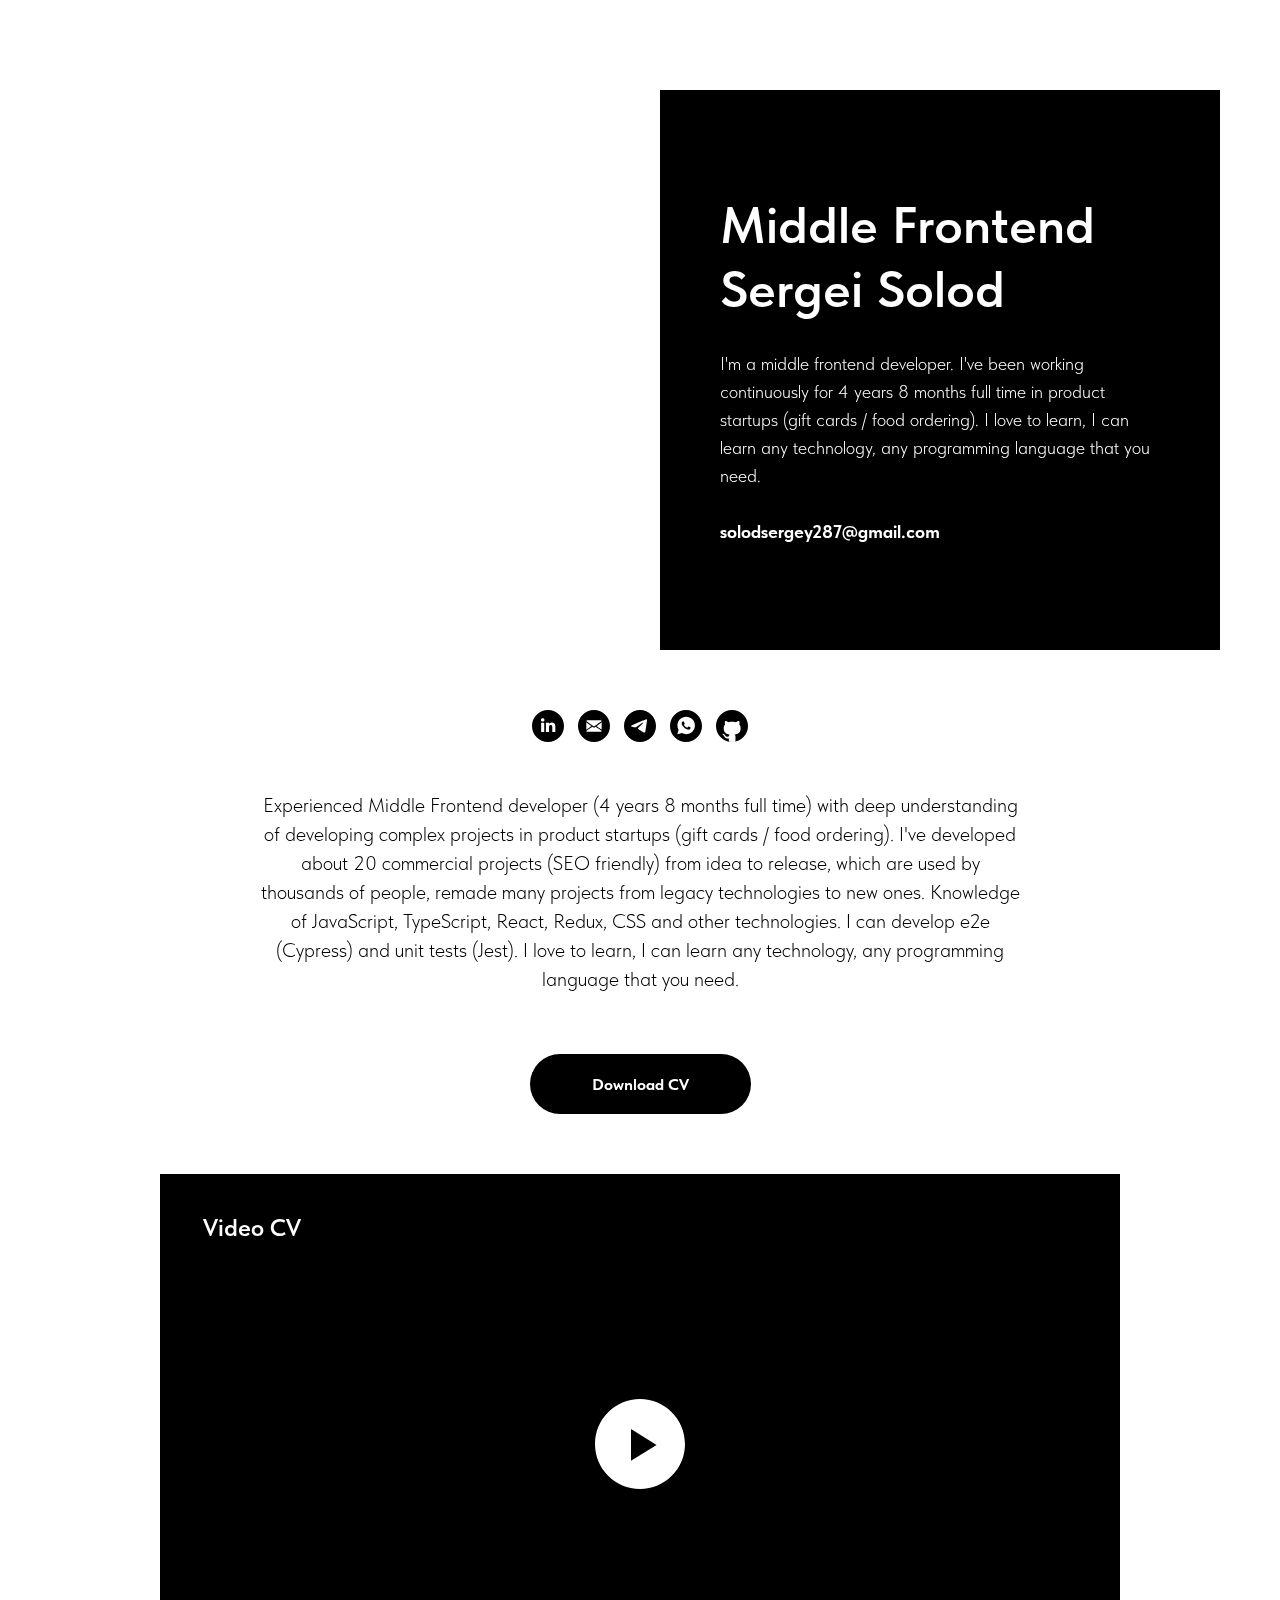
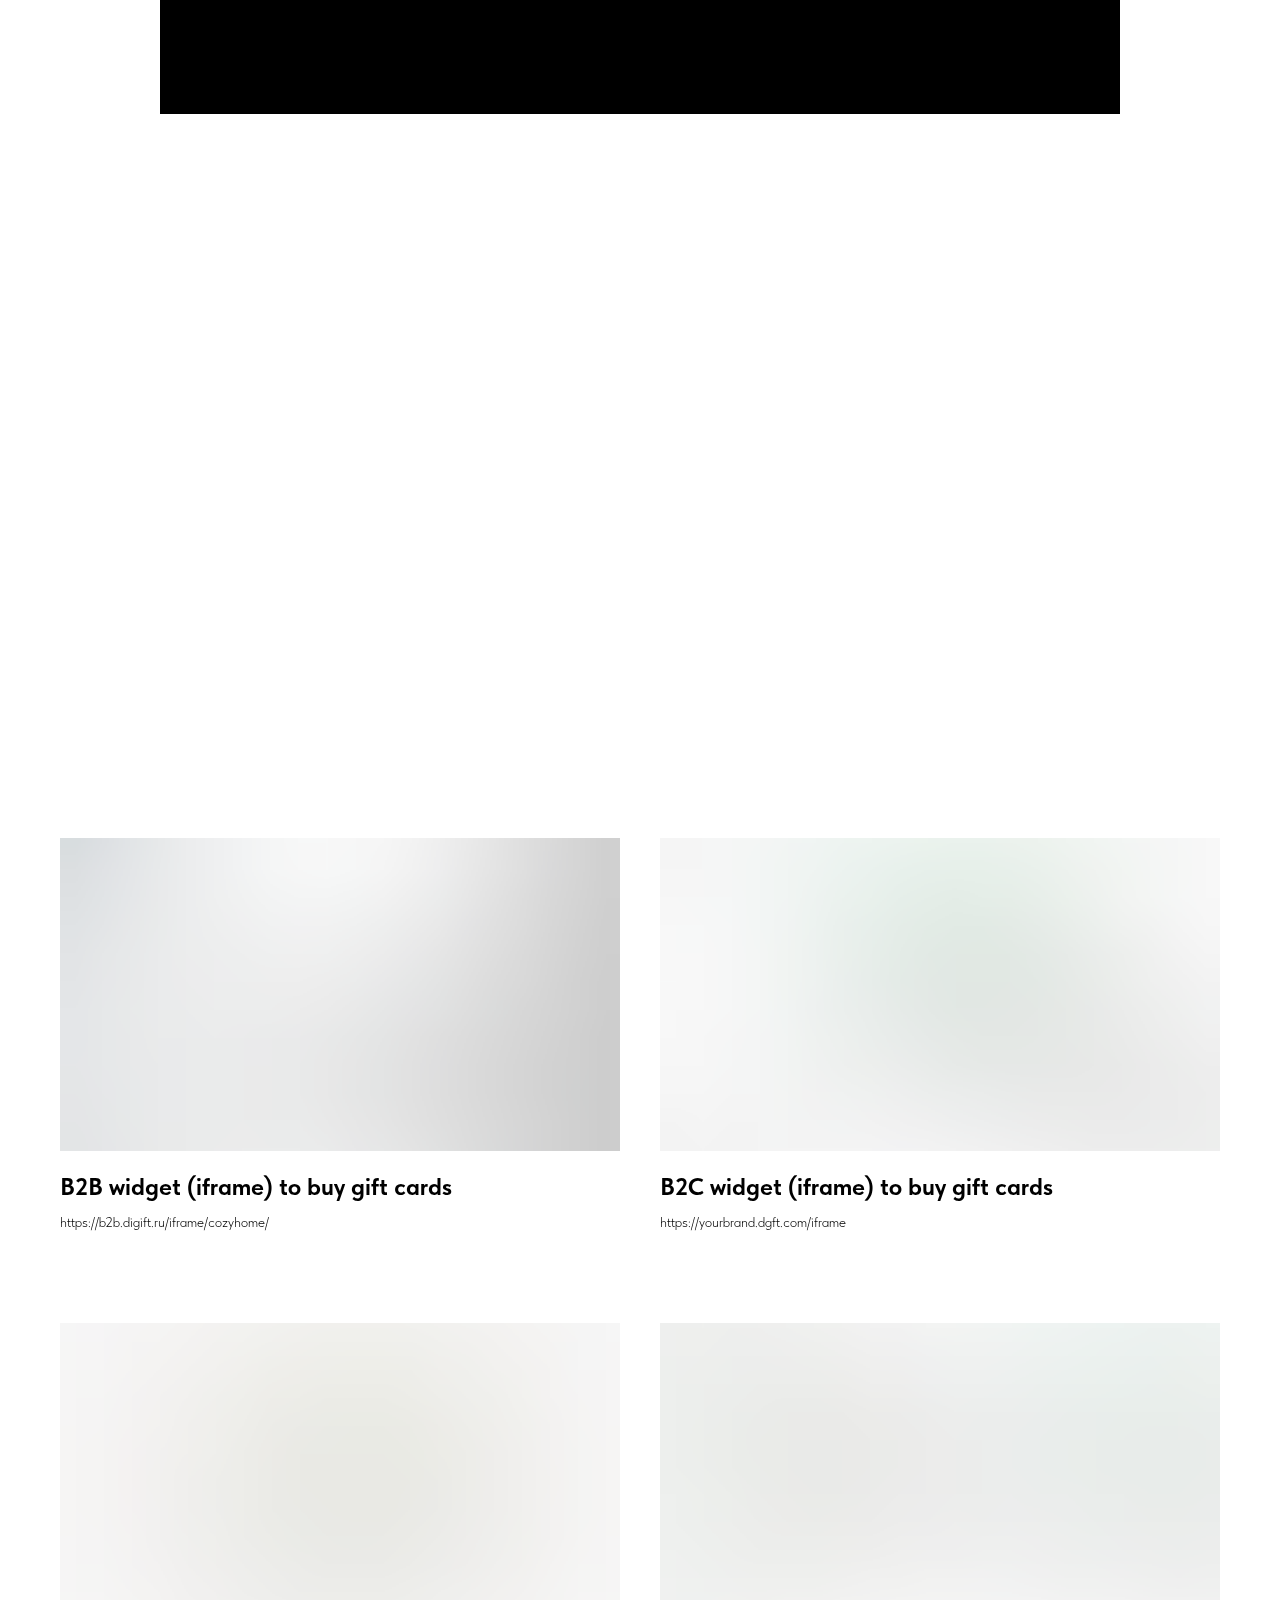
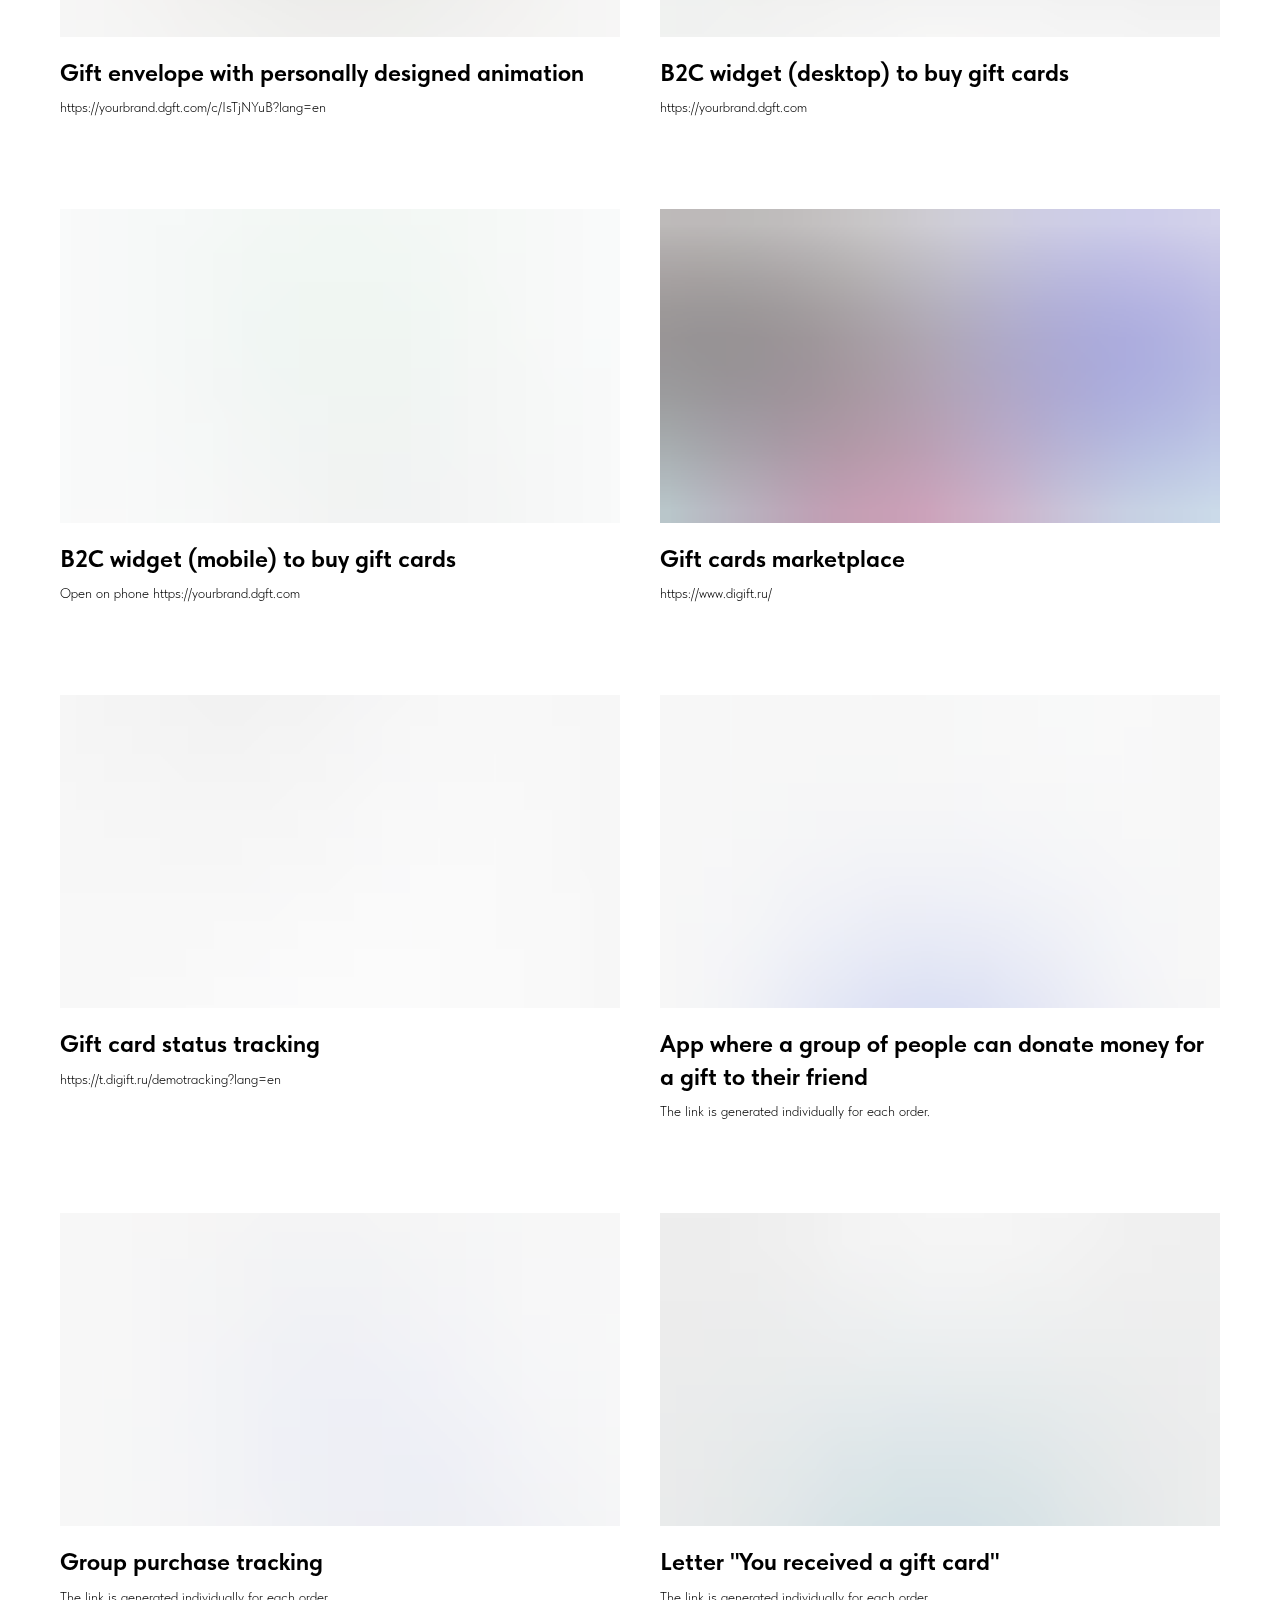
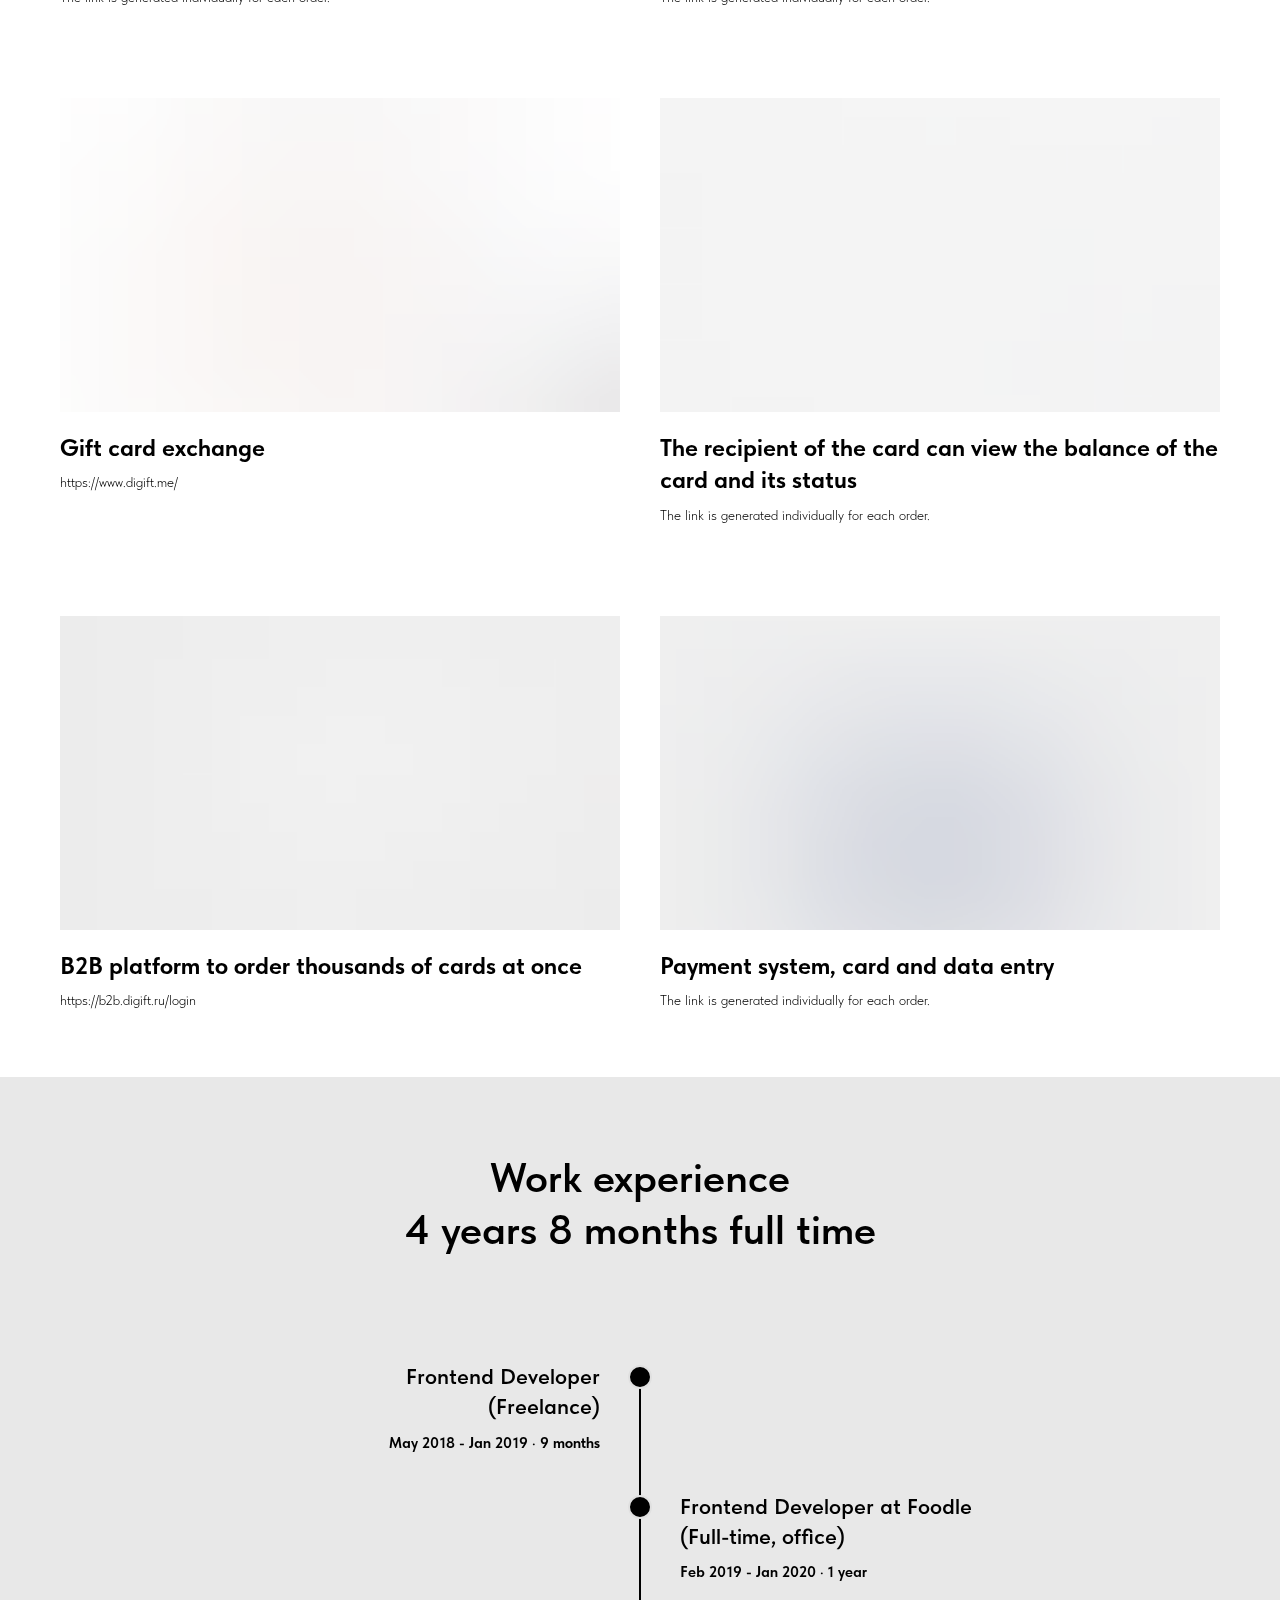
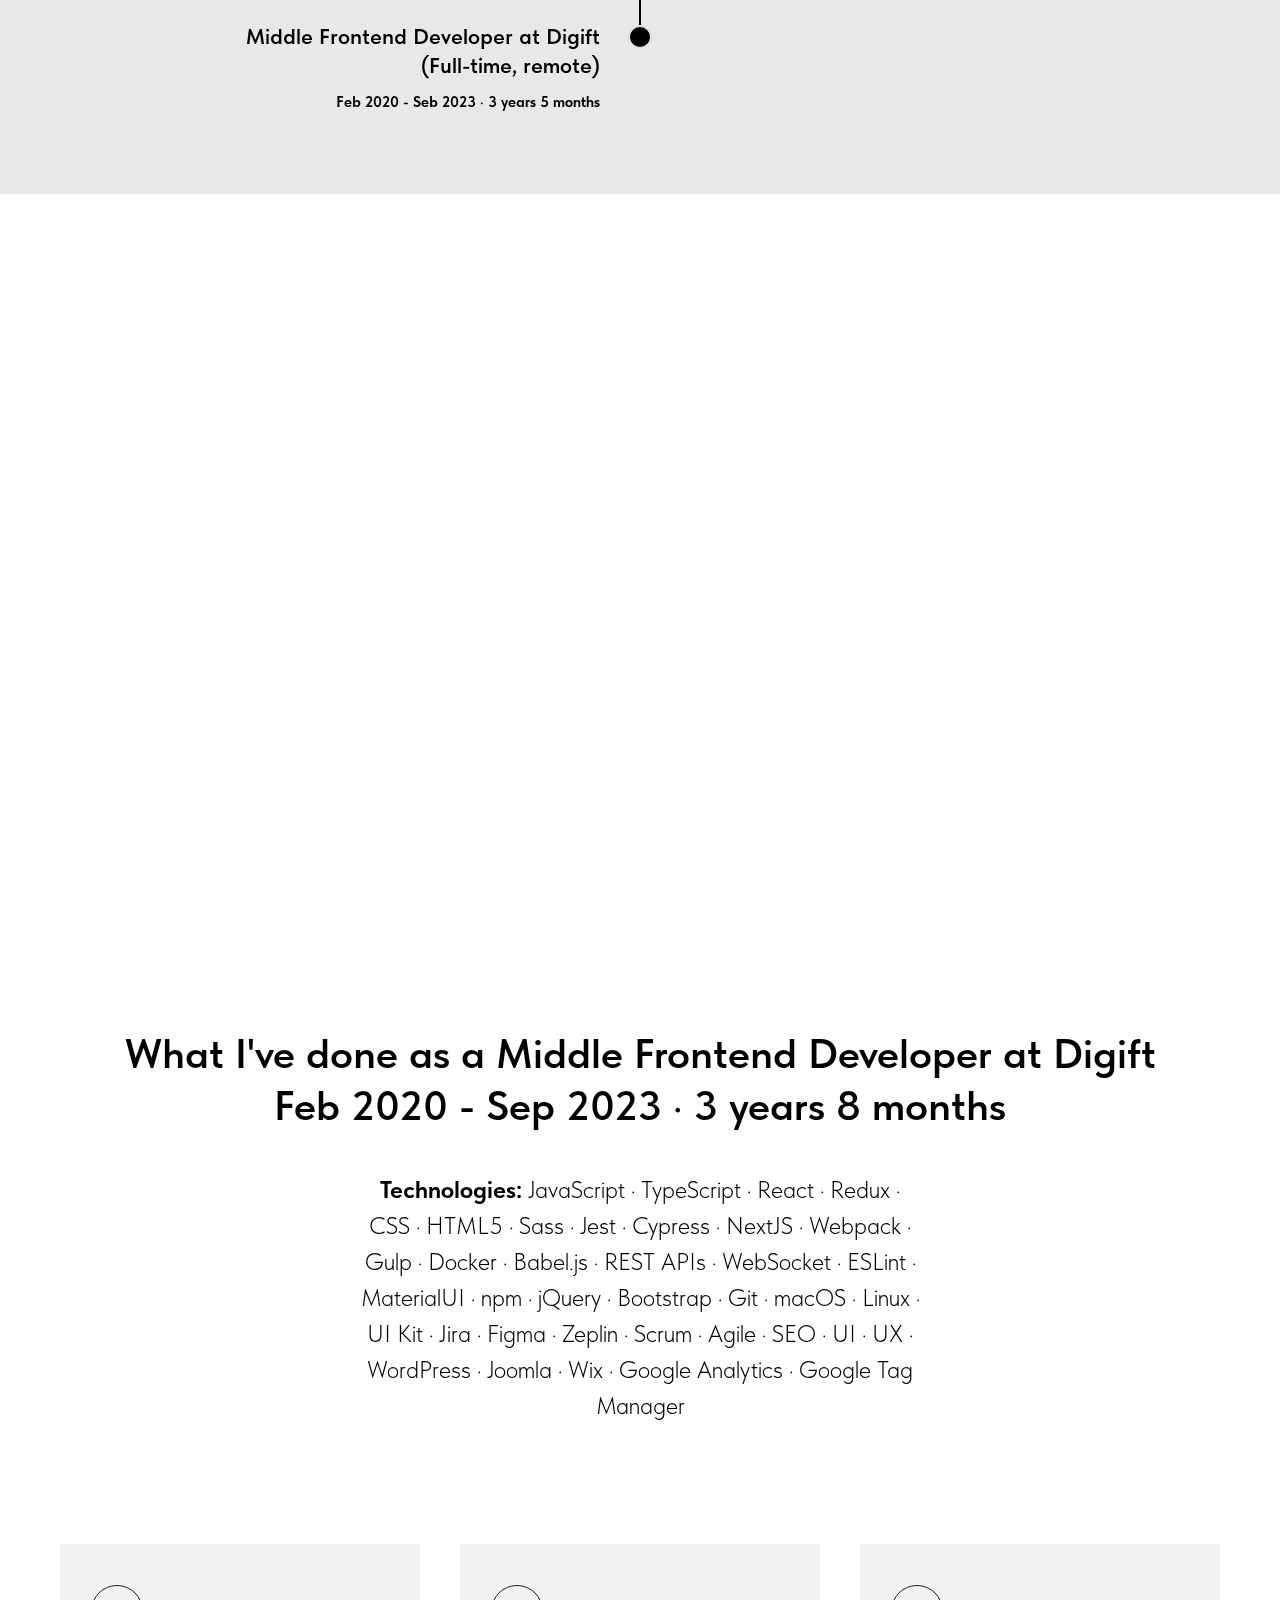
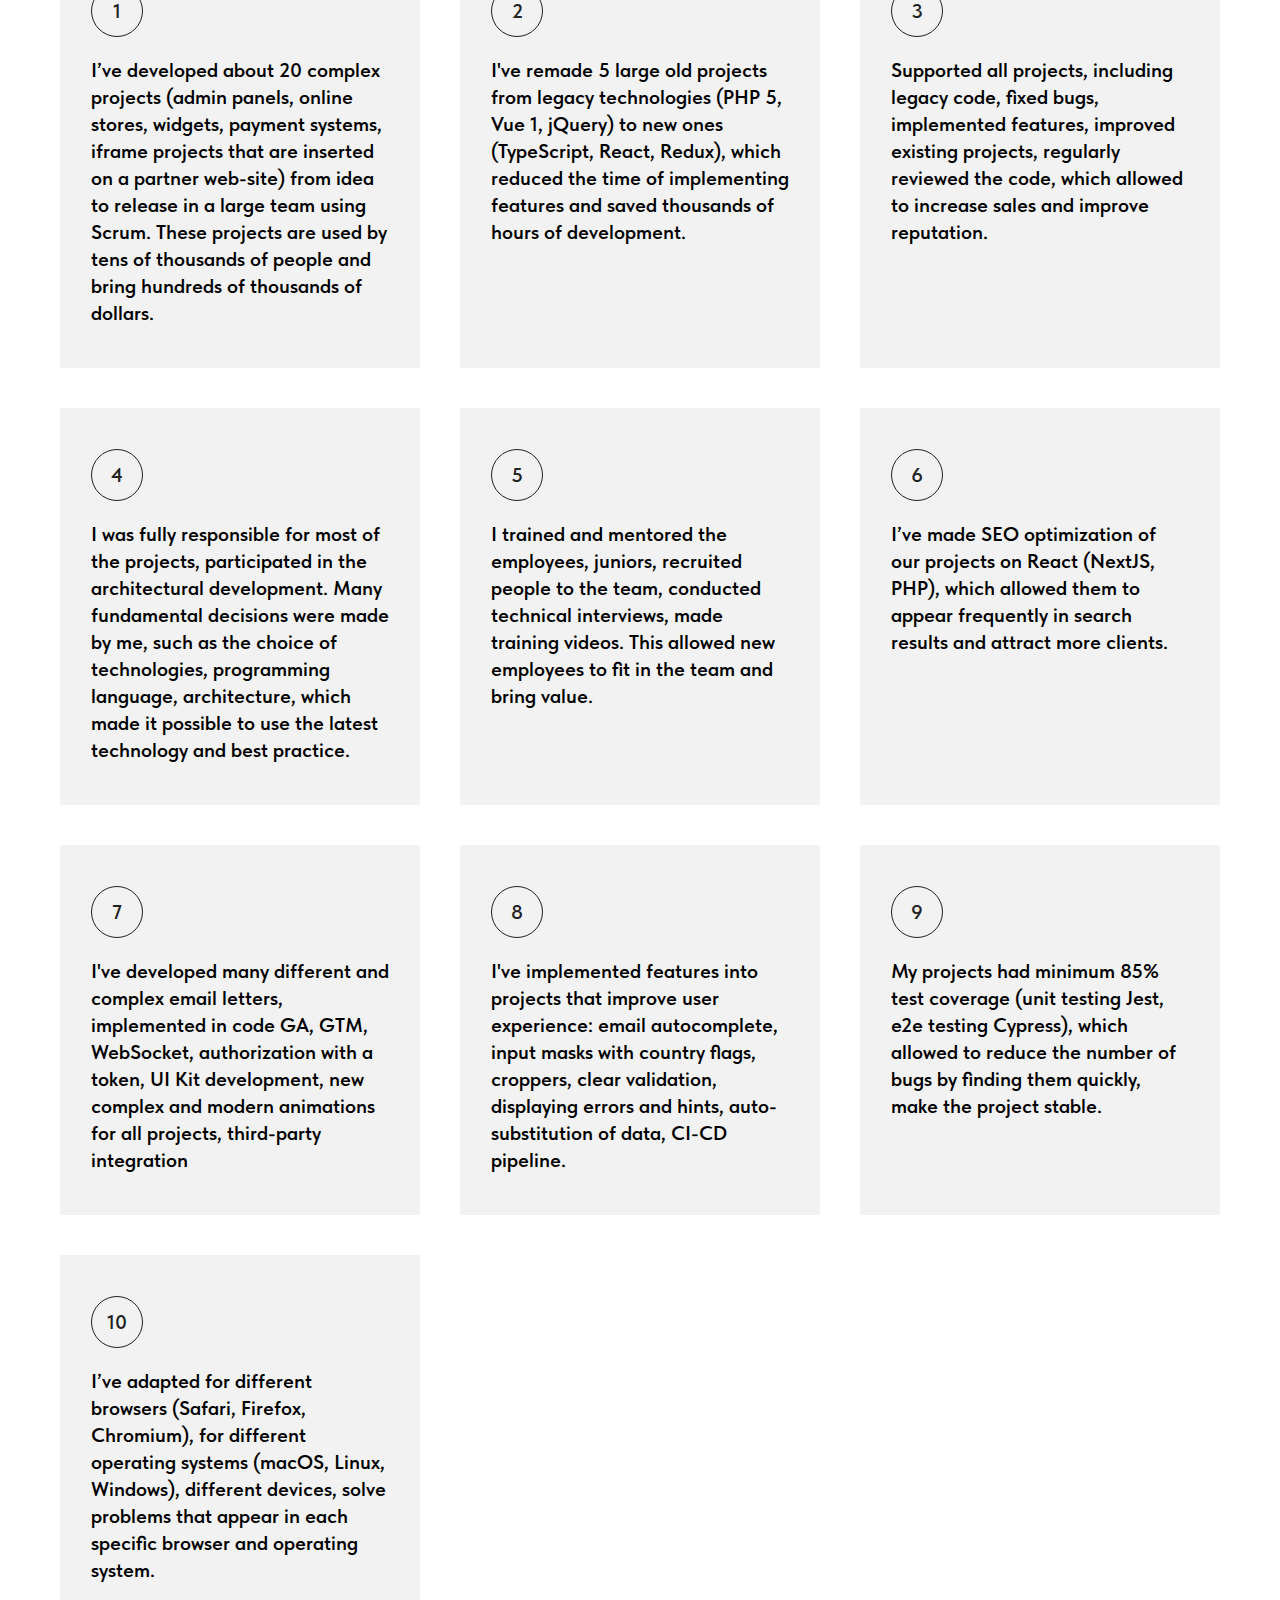
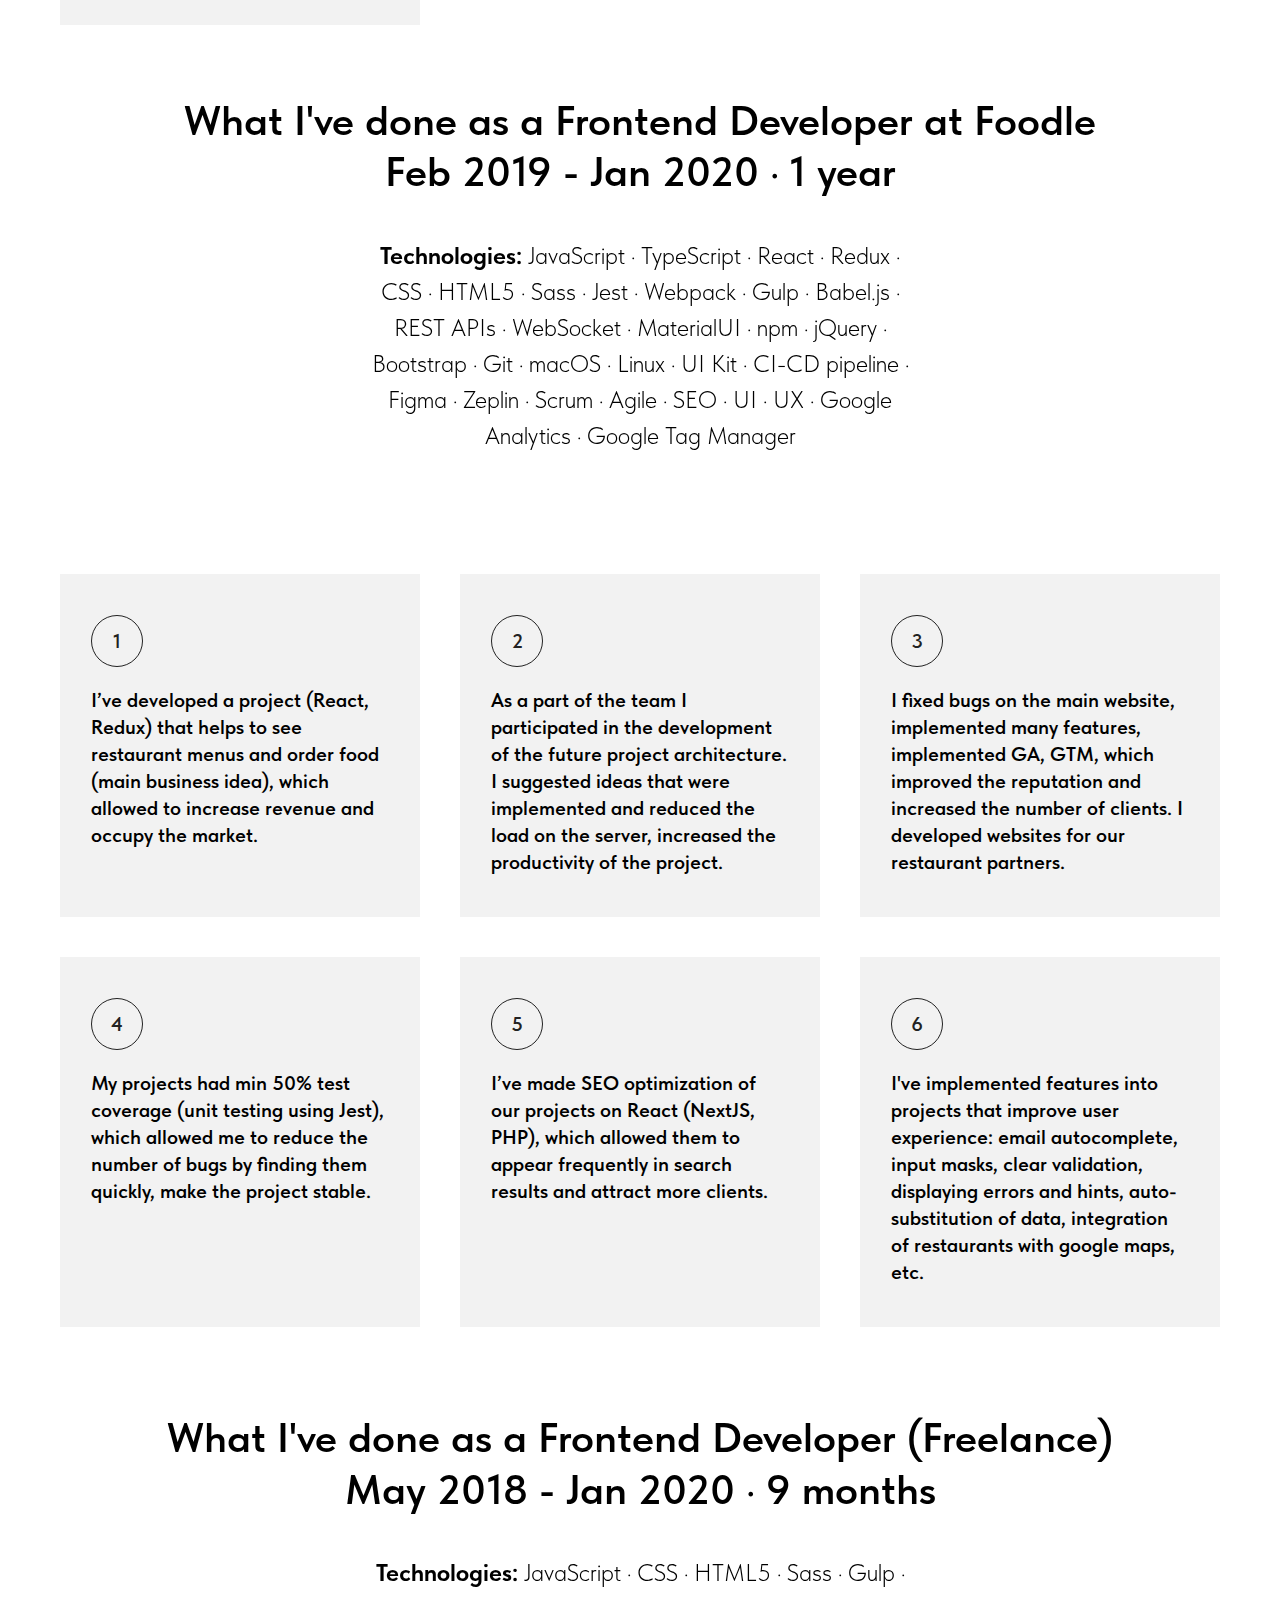
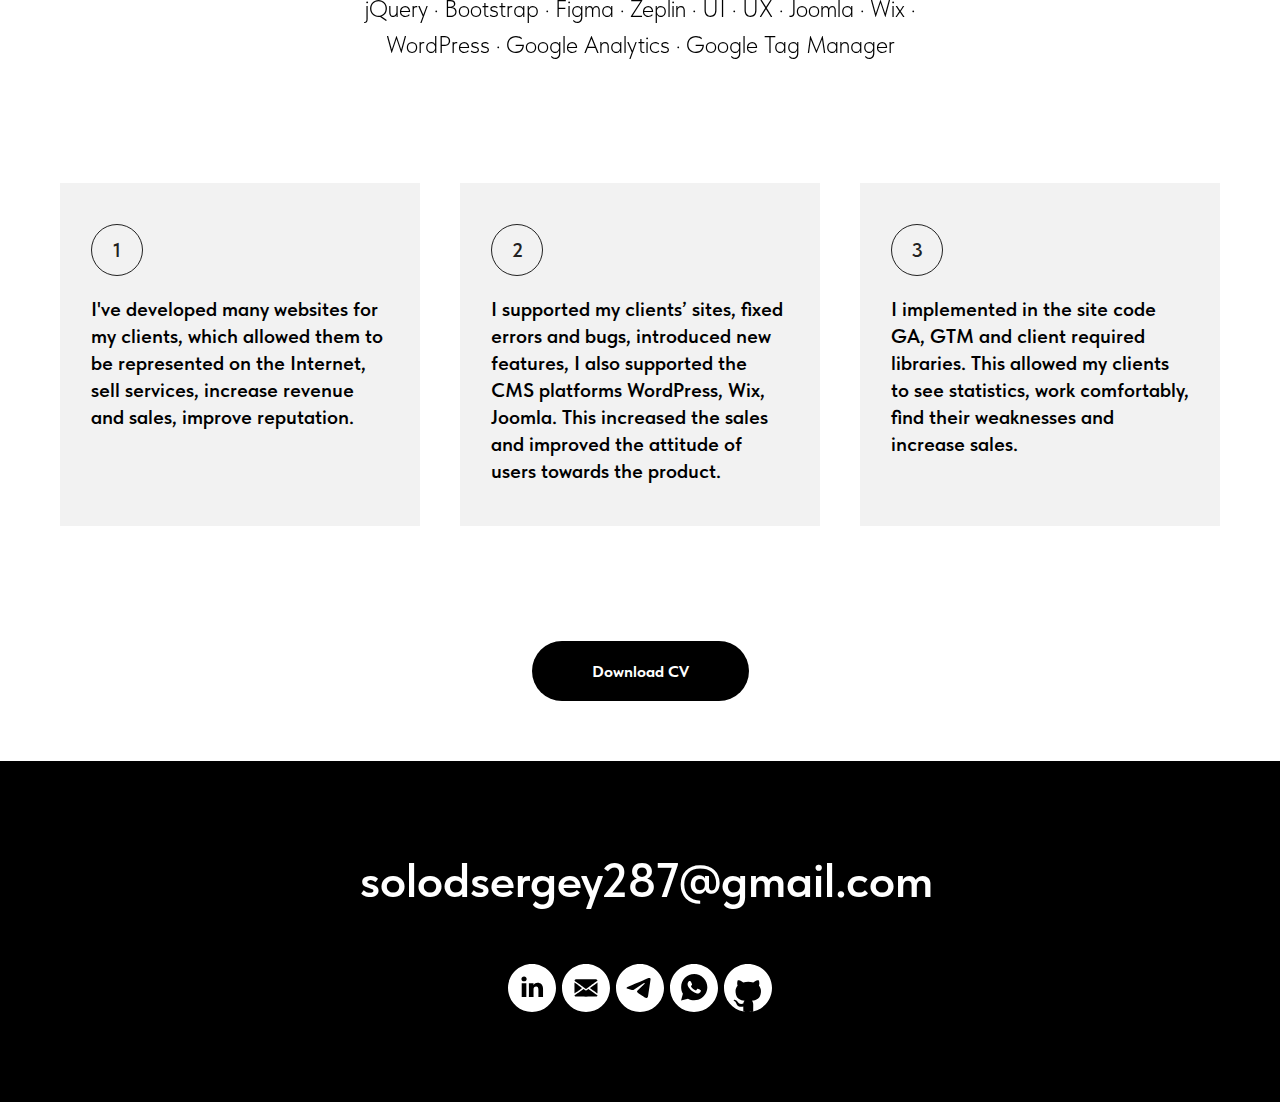
==== commit e51f1ec3: "First commit" ====
--- a/index.html
+++ b/index.html
@@ -1 +1,1113 @@
-<!doctype html><html lang="en"><head><meta charset="utf-8"/><link rel="icon" href="/favicon.ico"/><meta name="viewport" content="width=device-width,initial-scale=1"/><meta name="theme-color" content="#000000"/><meta name="description" content="Web site created using create-react-app"/><title>Личный кабинет</title><script defer="defer" src="/static/js/main.dec1c6db.js"></script><link href="/static/css/main.d81399b3.css" rel="stylesheet"></head><body><noscript>You need to enable JavaScript to run this app.</noscript><div id="root"></div></body></html>+<!DOCTYPE html>
+<html>
+
+<head>
+    <meta charset="utf-8">
+    <meta name="viewport" content="width=device-width, initial-scale=1.0">
+    <!--metatextblock-->
+    <title>CV Sergei Solod</title>
+    <meta name="description" content="CV Sergei Solod">
+    <meta property="og:url" content="https://sergeisolod.github.io/">
+    <meta property="og:title" content="CV Sergei Solod">
+    <meta property="og:description" content="CV Sergei Solod">
+    <meta property="og:type" content="website">
+    <meta property="og:image" content="images/hpV0i7hxLIlO.jpeg">
+    <link rel="canonical" href="https://sergeisolod.github.io/">
+    <!--/metatextblock-->
+    <meta name="format-detection" content="telephone=no">
+    <meta http-equiv="x-dns-prefetch-control" content="on">
+    <link rel="dns-prefetch" href="https://ws.tildacdn.com">
+    <link rel="dns-prefetch" href="https://static.tildacdn.info">
+    <link rel="shortcut icon" href="HVZDC44ydarl.ico" type="image/x-icon">
+    <!-- Assets -->
+    <script async src="js/GLIfSQFLYRHs.js"></script>
+    <script src="js/Zmc2mSTqs01E.js" async charset="utf-8"></script>
+    <link rel="stylesheet" href="css/4hD9SjBJctLV.css" type="text/css" media="all" onerror="this.loaderr='y';">
+    <link rel="stylesheet" href="css/McWhKWy00dU5.css" type="text/css" media="all" onerror="this.loaderr='y';">
+    <link rel="stylesheet" href="css/rkNsqmNaDI9M.css" type="text/css" media="print" onload="this.media='all';" onerror="this.loaderr='y';">
+    <noscript>
+        <link rel="stylesheet" href="css/rkNsqmNaDI9M.css" type="text/css" media="all">
+    </noscript>
+    <link rel="stylesheet" href="css/i6Ht0ksIrVea.css" type="text/css" media="print" onload="this.media='all';" onerror="this.loaderr='y';">
+    <noscript>
+        <link rel="stylesheet" href="css/i6Ht0ksIrVea.css" type="text/css" media="all">
+    </noscript>
+    <link rel="stylesheet" href="css/yweniSXquJQE.css" type="text/css" media="print" onload="this.media='all';" onerror="this.loaderr='y';">
+    <noscript>
+        <link rel="stylesheet" href="css/yweniSXquJQE.css" type="text/css" media="all">
+    </noscript>
+    <link rel="stylesheet" href="css/JbgSrmJbsEyH.css" type="text/css" media="all" onerror="this.loaderr='y';">
+    <link rel="stylesheet" href="css/kj42cwVN3d6Y.css" type="text/css" media="print" onload="this.media='all';" onerror="this.loaderr='y';">
+    <noscript>
+        <link rel="stylesheet" href="css/kj42cwVN3d6Y.css" type="text/css" media="all">
+    </noscript>
+    <link rel="stylesheet" href="css/UbRRo6o4w3vZ.css" type="text/css" media="all" onerror="this.loaderr='y';">
+    <script type="text/javascript">
+        (function(d) {
+            if (!d.visibilityState) {
+                var s = d.createElement('script');
+                s.src = 'https://static.tildacdn.info/js/tilda-polyfill-1.0.min.js';
+                d.getElementsByTagName('head')[0].appendChild(s);
+            }
+        })(document);
+
+        function t_onReady(func) {
+            if (document.readyState != 'loading') {
+                func();
+            } else {
+                document.addEventListener('DOMContentLoaded', func);
+            }
+        }
+
+        function t_onFuncLoad(funcName, okFunc, time) {
+            if (typeof window[funcName] === 'function') {
+                okFunc();
+            } else {
+                setTimeout(function() {
+                    t_onFuncLoad(funcName, okFunc, time);
+                }, (time || 100));
+            }
+        }
+
+        function t_throttle(fn, threshhold, scope) {
+            return function() {
+                fn.apply(scope || this, arguments);
+            };
+        }
+    </script>
+    <script src="js/8S59BF1QZbxS.js" charset="utf-8" onerror="this.loaderr='y';"></script>
+    <script src="js/O23MDGWbYF3w.js" charset="utf-8" defer onerror="this.loaderr='y';"></script>
+    <script src="js/ElhqOliVcsTf.js" charset="utf-8" async onerror="this.loaderr='y';"></script>
+    <script src="js/0S4YPldCGLQT.js" charset="utf-8" async onerror="this.loaderr='y';"></script>
+    <script src="js/9nByIvAjVtU5.js" charset="utf-8" async onerror="this.loaderr='y';"></script>
+    <script src="js/nb5MbtI4fvMn.js" charset="utf-8" async onerror="this.loaderr='y';"></script>
+    <script src="js/4ZKMW3IQOKYn.js" charset="utf-8" async onerror="this.loaderr='y';"></script>
+    <script src="js/C6HkK8cR1ZNY.js" charset="utf-8" async onerror="this.loaderr='y';"></script>
+    <script src="js/O9VzhsNDg3NT.js" charset="utf-8" async onerror="this.loaderr='y';"></script>
+    <script src="js/ifRAR3SALslJ.js" charset="utf-8" async onerror="this.loaderr='y';"></script>
+    <script type="text/javascript">
+        window.dataLayer = window.dataLayer || [];
+    </script>
+    <script type="text/javascript">
+        (function() {
+            if ((/bot|google|yandex|baidu|bing|msn|duckduckbot|teoma|slurp|crawler|spider|robot|crawling|facebook/i.test(navigator.userAgent)) === false && typeof(sessionStorage) != 'undefined' && sessionStorage.getItem('visited') !== 'y' && document.visibilityState) {
+                var style = document.createElement('style');
+                style.type = 'text/css';
+                style.innerHTML = '@media screen and (min-width: 980px) {.t-records {opacity: 0;}.t-records_animated {-webkit-transition: opacity ease-in-out .2s;-moz-transition: opacity ease-in-out .2s;-o-transition: opacity ease-in-out .2s;transition: opacity ease-in-out .2s;}.t-records.t-records_visible {opacity: 1;}}';
+                document.getElementsByTagName('head')[0].appendChild(style);
+
+                function t_setvisRecs() {
+                    var alr = document.querySelectorAll('.t-records');
+                    Array.prototype.forEach.call(alr, function(el) {
+                        el.classList.add("t-records_animated");
+                    });
+                    setTimeout(function() {
+                        Array.prototype.forEach.call(alr, function(el) {
+                            el.classList.add("t-records_visible");
+                        });
+                        sessionStorage.setItem("visited", "y");
+                    }, 400);
+                }
+                document.addEventListener('DOMContentLoaded', t_setvisRecs);
+            }
+        })();
+    </script>
+    <style type="text/css">
+        @media screen and (min-width: 980px) {
+            .t-records {
+                opacity: 0;
+            }
+            .t-records_animated {
+                -webkit-transition: opacity ease-in-out .2s;
+                -moz-transition: opacity ease-in-out .2s;
+                -o-transition: opacity ease-in-out .2s;
+                transition: opacity ease-in-out .2s;
+            }
+            .t-records.t-records_visible {
+                opacity: 1;
+            }
+        }
+    </style>
+</head>
+
+<body class="t-body" style="margin:0;">
+<!--allrecords-->
+<div id="allrecords" class="t-records t-records_animated t-records_visible" data-hook="blocks-collection-content-node" data-tilda-project-id="7476803" data-tilda-page-id="37595686" data-tilda-formskey="82cfd671621f40ee4aa0aa21a7476803" data-tilda-lazy="yes">
+    <div id="rec610414250" class="r t-rec" style=" " data-animationappear="off" data-record-type="131">
+        <!-- T123 -->
+        <div class="t123">
+            <div class="t-container_100 ">
+                <div class="t-width t-width_100 ">
+
+                    <!-- Yandex.Metrika counter -->
+                    <script type="text/javascript">
+                        (function(m, e, t, r, i, k, a) {
+                            m[i] = m[i] || function() {
+                                (m[i].a = m[i].a || []).push(arguments)
+                            };
+                            m[i].l = 1 * new Date();
+                            for (var j = 0; j < document.scripts.length; j++) {
+                                if (document.scripts[j].src === r) {
+                                    return;
+                                }
+                            }
+                            k = e.createElement(t), a = e.getElementsByTagName(t)[0], k.async = 1, k.src = r, a.parentNode.insertBefore(k, a)
+                        })
+                        (window, document, "script", "https://mc.yandex.ru/metrika/tag.js", "ym");
+                        ym(94083381, "init", {
+                            clickmap: true,
+                            trackLinks: true,
+                            accurateTrackBounce: true,
+                            webvisor: true
+                        });
+                    </script>
+                    <noscript>
+                        <div><img src="https://mc.yandex.ru/watch/94083381" style="position:absolute; left:-9999px;" alt></div>
+                    </noscript>
+                    <!-- /Yandex.Metrika counter -->
+
+                </div>
+            </div>
+        </div>
+    </div>
+    <div id="rec607375718" class="r t-rec t-rec_pt_90 t-rec_pb_60" style="padding-top:90px;padding-bottom:60px; " data-record-type="545">
+        <!-- T545 -->
+        <div style="width: 0; height: 0; overflow: hidden;">
+            <div class="t545__sizer t-col t-col_6" data-auto-correct-mobile-width="false" style="height:560px;"></div>
+        </div>
+        <div class="t545">
+            <div class="t-container" data-height="560">
+                <div class="t545__top t545__col t-col t-col_6 ">
+                    <div class="t545__blockimg t-bgimg" data-original="https://static.tildacdn.info/tild6539-6666-4733-a161-613933656230/photo_2023-06-21_214.jpeg" bgimgfield="img" style="background-image:url(&#x27;images/jLRZssBSD546.jpeg&#x27;); height:560px;" itemscope itemtype="http://schema.org/ImageObject">
+                        <meta itemprop="image" content="https://static.tildacdn.info/tild6539-6666-4733-a161-613933656230/photo_2023-06-21_214.jpeg">
+                    </div>
+                </div>
+                <div class="t-col t545__col t-col_6 ">
+                    <div class="t545__textwrapper t-align_left" style="background-color: #000000;">
+                        <div class="t545__content t-valign_middle">
+                            <div class="t545__box">
+                                <div class="t545__title t-heading t-heading_xs " field="title" style="color:#ffffff;font-size:52px;">Middle Frontend
+                                    <br>Sergei Solod</div>
+                                <div class="t545__text t-text t-text_sm " field="text" style="color:#ffffff;">I'm a middle frontend developer. I've been working continuously for 4 years 8 months full time in product startups (gift cards / food ordering). I love to learn, I can learn any technology, any programming language that you need.
+                                    <br>
+<!--                                    <br><span style="font-weight: 600;">Tbilisi, Georgia</span>-->
+<!--                                    <br><span style="font-weight: 600;">13 Guram Rcheulishvili St, 0179</span>-->
+                                    <br>
+                                    <p style="text-align: left;"><strong>solodsergey287@gmail.com</strong></p>
+                                </div>
+                            </div>
+                        </div>
+                    </div>
+                </div>
+            </div>
+        </div>
+        <script>
+            t_onReady(function() {
+                t_onFuncLoad('t545_setHeight', function() {
+                    window.addEventListener('resize', t_throttle(function() {
+                        t545_setHeight('607375718');
+                    }));
+                    t545_setHeight('607375718');
+                    var rec = document.getElementById('rec607375718');
+                    if (!rec) return;
+                    var wrapper = rec.querySelector('.t545');
+                    if (wrapper) {
+                        wrapper.addEventListener('displayChanged', function() {
+                            t_onFuncLoad('t545_setHeight', function() {
+                                t545_setHeight('607375718');
+                            });
+                        });
+                    }
+                });
+            });
+        </script>
+    </div>
+    <div id="rec607375321" class="r t-rec t-rec_pt_0 t-rec_pb_45" style="padding-top:0px;padding-bottom:45px;background-color:#ffffff; " data-record-type="212" data-bg-color="#ffffff">
+        <!-- T188 -->
+        <div class="t188">
+            <div class="t-container_100">
+                <div class="t188__wrapper">
+                    <div class="t-sociallinks">
+                        <div class="t-sociallinks__wrapper">
+                            <!-- new soclinks -->
+                            <div class="t-sociallinks__item t-sociallinks__item_linkedin">
+                                <a href="https://www.linkedin.com/in/sergeisolod/" target="_blank" rel="nofollow" style="width: 32px; height: 32px;">
+                                    <svg class="t-sociallinks__svg" width="32px" height="32px" viewBox="0 0 100 100" fill="none" xmlns="http://www.w3.org/2000/svg">
+                                        <path fill-rule="evenodd" clip-rule="evenodd" d="M50 100c27.6142 0 50-22.3858 50-50S77.6142 0 50 0 0 22.3858 0 50s22.3858 50 50 50Zm23-31.0002V52.363c0-8.9114-4.7586-13.0586-11.1079-13.0586-5.1234 0-7.4123 2.8199-8.6942 4.7942v-4.1124h-9.6468c.1297 2.7235 0 29.0136 0 29.0136h9.6484v-16.203c0-.8675.0657-1.731.3203-2.3513.6981-1.7351 2.284-3.5286 4.9491-3.5286 3.4905 0 4.8859 2.6611 4.8859 6.5602v15.5227H73ZM53.1979 44.0986v.094h-.0632c.0069-.0111.0148-.0228.0229-.0346.0137-.0198.0281-.0401.0403-.0594ZM28 31.0123C28 28.1648 30.1583 26 33.4591 26c3.3016 0 5.3302 2.1648 5.3934 5.0123 0 2.7851-2.0918 5.0156-5.4567 5.0156h-.064c-3.2351 0-5.3318-2.2305-5.3318-5.0156Zm10.2177 37.9875h-9.6445V39.9862h9.6445v29.0136Z" fill="#000000" />
+                                    </svg>
+                                </a>
+                            </div>
+                            <div class="t-sociallinks__item t-sociallinks__item_email">
+                                <a href="mailto:solodsergey287@gmail.com?subject=Hello" target="_blank" rel="nofollow" style="width: 32px; height: 32px;">
+                                    <svg class="t-sociallinks__svg" width="32px" height="32px" viewBox="0 0 100 100" fill="none" xmlns="http://www.w3.org/2000/svg">
+                                        <path fill-rule="evenodd" clip-rule="evenodd" d="M50 100c27.6142 0 50-22.3858 50-50S77.6142 0 50 0 0 22.3858 0 50s22.3858 50 50 50ZM26.2268 34.1813c.3042-.9738.9636-1.693 1.8568-2.0249l.4151-.1543 21.4794-.0018c21.3404-.0017 21.4819-.0009 21.8807.1335.9642.3248 1.6814 1.1482 1.9797 2.2727l.0944.3556-1.7711 1.2707c-2.462 1.7666-6.8447 4.9166-8.8523 6.3624-.925.6662-2.2783 1.639-3.0072 2.1619-2.1029 1.5081-4.2894 3.0785-5.891 4.2312-3.6493 2.6264-4.3577 3.1288-4.4113 3.1288-.0541 0-.817-.5414-4.5039-3.1961-1.6149-1.1627-3.4655-2.4914-5.7994-4.1637-.7296-.5227-2.1661-1.5561-3.1924-2.2964-1.0262-.7404-2.4421-1.7593-3.1465-2.2642-.7044-.5051-2.3496-1.6873-3.656-2.6273s-2.646-1.9002-2.9769-2.1338c-.667-.4708-.675-.4878-.4981-1.0543Zm-.1497 27.1823c-.0616.0397-.0771-2.244-.0771-11.3267 0-6.257.0122-11.3764.0271-11.3764.015 0 1.063.7458 2.3291 1.6574 2.2612 1.628 3.4539 2.4857 6.7132 4.8273 2.1704 1.5593 4.0585 2.9159 5.6761 4.0785.7296.5244 1.3265.9876 1.3265 1.0293 0 .0718-.8103.6465-3.9486 2.8008-.7465.5124-2.0931 1.4401-2.9923 2.0616-.8992.6215-3.1064 2.1429-4.9049 3.3809-1.7984 1.238-3.4504 2.3784-3.6709 2.5342-.2206.1559-.4357.3058-.4782.3331Zm43.234-19.3639c.6277-.4485 1.9187-1.381 2.8688-2.0722.9502-.6912 1.7483-1.259 1.7738-1.2619.0255-.0028.0463 5.1143.0463 11.3713 0 9.0827-.0155 11.3664-.0771 11.3267-.0424-.0273-.2576-.1768-.4782-.3323-.2205-.1554-1.0951-.7591-1.9434-1.3415-.8483-.5824-1.6812-1.1582-1.8509-1.2795-.1697-.1213-.7388-.5155-1.2648-.8759-.526-.3604-1.3172-.9043-1.7583-1.2086-.4412-.3043-2.1348-1.4711-3.7635-2.593-4.735-3.2613-4.9358-3.4028-4.9358-3.4788 0-.0759.2206-.2386 4.0412-2.9806 1.3064-.9376 3.2359-2.3243 4.2879-3.0815 1.0519-.7573 2.4262-1.7437 3.054-2.1922ZM37.8152 57.1366c.3609-.2411 1.7297-1.1886 4.8121-3.3308 1.2215-.849 2.2627-1.5349 2.3136-1.5242.0509.0107 1.0504.7092 2.2211 1.5523 1.1706.8431 2.2361 1.5743 2.3676 1.625.3044.1171.6365.117.9414-.0003.1318-.0507 1.1964-.7809 2.3658-1.6228 1.1693-.8418 2.1572-1.5435 2.1951-1.5594.0604-.0253 1.5111.9576 5.8267 3.9476 1.1431.7919 2.7209 1.8798 5.9537 4.1051.9502.6541 2.9214 2.014 4.3805 3.022l2.653 1.8328-.0051.2599c-.0072.3723-.3476 1.0784-.7463 1.5482-.3863.4549-1.0056.8296-1.5552.9408C71.322 67.9767 63.8578 68 50 68c-13.8578 0-21.322-.0233-21.5392-.0672-.5496-.1112-1.1689-.4859-1.5552-.9408-.3741-.4409-.7126-1.118-.7618-1.5243l-.0316-.2603 1.656-1.14c.9108-.627 2.2112-1.5239 2.8899-1.9932 3.6716-2.539 6.8851-4.7559 7.1571-4.9376Z" fill="#000000" />
+                                    </svg>
+                                </a>
+                            </div>
+                            <div class="t-sociallinks__item t-sociallinks__item_telegram">
+                                <a href="https://t.me/solodsergei" target="_blank" rel="nofollow" style="width: 32px; height: 32px;">
+                                    <svg class="t-sociallinks__svg" width="32px" height="32px" viewBox="0 0 100 100" fill="none" xmlns="http://www.w3.org/2000/svg">
+                                        <path fill-rule="evenodd" clip-rule="evenodd" d="M50 100c27.614 0 50-22.386 50-50S77.614 0 50 0 0 22.386 0 50s22.386 50 50 50Zm21.977-68.056c.386-4.38-4.24-2.576-4.24-2.576-3.415 1.414-6.937 2.85-10.497 4.302-11.04 4.503-22.444 9.155-32.159 13.734-5.268 1.932-2.184 3.864-2.184 3.864l8.351 2.577c3.855 1.16 5.91-.129 5.91-.129l17.988-12.238c6.424-4.38 4.882-.773 3.34.773l-13.49 12.882c-2.056 1.804-1.028 3.35-.129 4.123 2.55 2.249 8.82 6.364 11.557 8.16.712.467 1.185.778 1.292.858.642.515 4.111 2.834 6.424 2.319 2.313-.516 2.57-3.479 2.57-3.479l3.083-20.226c.462-3.511.993-6.886 1.417-9.582.4-2.546.705-4.485.767-5.362Z" fill="#000000" />
+                                    </svg>
+                                </a>
+                            </div>
+                            <div class="t-sociallinks__item t-sociallinks__item_whatsapp">
+                                <a href="https://wa.me/306972538209" target="_blank" rel="nofollow" style="width: 32px; height: 32px;">
+                                    <svg class="t-sociallinks__svg" width="32px" height="32px" viewBox="0 0 100 100" fill="none" xmlns="http://www.w3.org/2000/svg">
+                                        <path fill-rule="evenodd" clip-rule="evenodd" d="M50 100C77.6142 100 100 77.6142 100 50C100 22.3858 77.6142 0 50 0C22.3858 0 0 22.3858 0 50C0 77.6142 22.3858 100 50 100ZM69.7626 28.9928C64.6172 23.841 57.7739 21.0027 50.4832 21C35.4616 21 23.2346 33.2252 23.2292 48.2522C23.2274 53.0557 24.4823 57.7446 26.8668 61.8769L23 76L37.4477 72.2105C41.4282 74.3822 45.9107 75.5262 50.4714 75.528H50.4823C65.5029 75.528 77.7299 63.301 77.7363 48.2749C77.7408 40.9915 74.9089 34.1446 69.7626 28.9928ZM62.9086 53.9588C62.2274 53.6178 58.8799 51.9708 58.2551 51.7435C57.6313 51.5161 57.1766 51.4024 56.7228 52.0845C56.269 52.7666 54.964 54.2998 54.5666 54.7545C54.1692 55.2092 53.7718 55.2656 53.0915 54.9246C52.9802 54.8688 52.8283 54.803 52.6409 54.7217C51.6819 54.3057 49.7905 53.4855 47.6151 51.5443C45.5907 49.7382 44.2239 47.5084 43.8265 46.8272C43.4291 46.1452 43.7837 45.7769 44.1248 45.4376C44.3292 45.2338 44.564 44.9478 44.7987 44.662C44.9157 44.5194 45.0328 44.3768 45.146 44.2445C45.4345 43.9075 45.56 43.6516 45.7302 43.3049C45.7607 43.2427 45.7926 43.1776 45.8272 43.1087C46.0545 42.654 45.9409 42.2565 45.7708 41.9155C45.6572 41.6877 45.0118 40.1167 44.4265 38.6923C44.1355 37.984 43.8594 37.3119 43.671 36.8592C43.1828 35.687 42.6883 35.69 42.2913 35.6924C42.2386 35.6928 42.1876 35.6931 42.1386 35.6906C41.7421 35.6706 41.2874 35.667 40.8336 35.667C40.3798 35.667 39.6423 35.837 39.0175 36.5191C38.9773 36.5631 38.9323 36.6111 38.8834 36.6633C38.1738 37.4209 36.634 39.0648 36.634 42.2002C36.634 45.544 39.062 48.7748 39.4124 49.2411L39.415 49.2444C39.4371 49.274 39.4767 49.3309 39.5333 49.4121C40.3462 50.5782 44.6615 56.7691 51.0481 59.5271C52.6732 60.2291 53.9409 60.6475 54.9303 60.9612C56.5618 61.4796 58.046 61.4068 59.22 61.2313C60.5286 61.0358 63.2487 59.5844 63.8161 57.9938C64.3836 56.4033 64.3836 55.0392 64.2136 54.7554C64.0764 54.5258 63.7545 54.3701 63.2776 54.1395C63.1633 54.0843 63.0401 54.0247 62.9086 53.9588Z" fill="#000000" />
+                                    </svg>
+                                </a>
+                            </div>
+                            <div class="t-sociallinks__item t-sociallinks__item_github">
+                                <a href="https://github.com/SergeiSolod" target="_blank" rel="nofollow" style="width: 32px; height: 32px;">
+                                    <svg class="t-sociallinks__svg" width="32px" height="32px" viewBox="0 0 100 100" fill="none" xmlns="http://www.w3.org/2000/svg">
+                                        <path fill-rule="evenodd" clip-rule="evenodd" d="M52.078 99.958C78.728 98.868 100 76.918 100 50c0-27.614-22.386-50-50-50S0 22.386 0 50s22.386 50 50 50l.368-.001.335.001c.432 0 .894-.015 1.375-.042Zm0 0c3.828-.216 8.81-1.186 8.81-1.186l-.053-2.99s.05-5.839.05-11.388c0-3.873-1.327-6.407-2.818-7.688 9.248-1.027 18.954-4.537 18.954-20.484 0-4.532-1.607-8.238-4.268-11.14.427-1.05 1.852-5.271-.413-10.986 0 0-3.479-1.116-11.405 4.256-3.316-.92-6.867-1.381-10.392-1.397-3.53.016-7.082.476-10.393 1.397-7.93-5.372-11.416-4.256-11.416-4.256-2.258 5.716-.833 9.937-.407 10.986-2.655 2.902-4.272 6.607-4.272 11.14 0 15.907 9.69 19.469 18.909 20.517-1.186 1.038-2.258 2.867-2.635 5.55-2.366 1.062-8.378 2.894-12.081-3.45 0 0-2.193-3.984-6.358-4.278 0 0-4.055-.052-.286 2.523 0 0 2.722 1.277 4.609 6.073 0 0 2.436 8.073 13.984 5.565.01 1.884.026 3.515.038 4.77.01 1.053.018 1.84.018 2.29l.01 2.889c3.232.84 6.617 1.3 10.105 1.328a50.99 50.99 0 0 0 1.71-.041Z" fill="#000000" />
+                                    </svg>
+                                </a>
+                            </div>
+                            <!-- /new soclinks -->
+                        </div>
+                    </div>
+                </div>
+            </div>
+        </div>
+    </div>
+    <div id="rec607375322" class="r t-rec t-rec_pt_0 t-rec_pb_60" style="padding-top:0px;padding-bottom:60px; " data-record-type="474">
+        <!-- T474 -->
+        <div class="t474">
+            <div class="t-container t-align_center">
+                <div class="t-col t-col_8 t-prefix_2">
+                    <div class="t474__descr t-descr t-descr_xxxl t-margin_auto" field="descr" style="font-size:20px;">Experienced Middle Frontend developer (4 years 8 months full time) with deep understanding of developing complex projects in product startups (gift cards / food ordering). I've developed about 20 commercial projects (SEO friendly) from idea to release, which are used by thousands of people, remade many projects from legacy technologies to new ones. Knowledge of JavaScript, TypeScript, React, Redux, CSS and other technologies. I can develop e2e (Cypress) and unit tests (Jest). I love to learn, I can learn any technology, any programming language that you need.</div>
+                    <a href="https://sergeisolod.github.io/Resume-Frontend-Sergei-Solod.pdf" target="_blank" class="t-btn t-btn_md " style="color:#ffffff;background-color:#000000;border-radius:100px; -moz-border-radius:100px; -webkit-border-radius:100px;">
+                        <table role="presentation" style="width:100%; height:100%;">
+                            <tbody>
+                            <tr>
+                                <td>Download CV</td>
+                            </tr>
+                            </tbody>
+                        </table>
+                    </a>
+                </div>
+            </div>
+        </div>
+    </div>
+    <div id="rec607747215" class="r t-rec t-rec_pb_90" style="padding-bottom:60px; " data-animationappear="off" data-record-type="347">
+        <!-- T347 -->
+        <div class="t347">
+            <div class="t-container">
+                <div class="t-col t-col_10 t-prefix_1">
+                    <div class="t347__table" style>
+                        <div class="t347__cell t-align_left t-valign_top">
+                            <div class="t347__bg t-bgimg" bgimgfield="img" data-original="https://static.tildacdn.info/tild3630-6162-4133-b364-623130383833/WhatsApp_Image_2019-.jpeg" style="background-image:url(&#x27;images/P1GMvaPWhmrR.jpeg&#x27;);" itemscope itemtype="http://schema.org/ImageObject">
+                                <meta itemprop="image" content="https://static.tildacdn.info/tild3630-6162-4133-b364-623130383833/WhatsApp_Image_2019-.jpeg">
+                            </div>
+                            <div class="t347__overlay" style="background-image: -moz-linear-gradient(top, rgba(0,0,0,0.40), rgba(0,0,0,0.0)); background-image: -webkit-linear-gradient(top, rgba(0,0,0,0.40), rgba(0,0,0,0.0)); background-image: -o-linear-gradient(top, rgba(0,0,0,0.40), rgba(0,0,0,0.0)); background-image: -ms-linear-gradient(top, rgba(0,0,0,0.40), rgba(0,0,0,0.0));"></div>
+                            <div class="t347__play-link t347__play-icon_xl">
+                                <button type="button" class="t347__play-icon" onclick="javascript:t347showvideo('607747215');" aria-label="Воспроизвести видео">
+                                    <svg role="presentation" width="50px" height="50px" xmlns="http://www.w3.org/2000/svg" viewBox="0 0 50 50">
+                                        <path fill="none" d="M49.5 25c0 13.5-10.9 24.5-24.5 24.5S.6 38.5.6 25 11.5.6 25 .6 49.5 11.5 49.5 25z" />
+                                        <path fill="#FFFFFF" d="M25 50c13.8 0 25-11.2 25-25S38.8 0 25 0 0 11.2 0 25s11.2 25 25 25zm-5-33.3l14.2 8.8L20 34.3V16.7z" />
+                                    </svg>
+                                </button>
+                            </div>
+                            <div class="t347__textwrapper">
+                                <div class="t347__textwrapper__content t-width t-width_6">
+                                    <div class="t347__title t-name t-name_xl" field="title">Video CV</div>
+                                </div>
+                            </div>
+                        </div>
+                        <div class="t347__video-container t347__hidden" data-content-popup-video-url-youtube="emBr3TSjsd4">
+                            <div class="t347__video-carier"></div>
+                        </div>
+                    </div>
+                </div>
+            </div>
+        </div>
+        <script type="text/javascript">
+            t_onReady(function() {
+                var rec = document.getElementById('rec607747215');
+                if (!rec) return;
+                t_onFuncLoad('t347_setHeight', function() {
+                    t347_setHeight('607747215');
+                });
+                if (typeof jQuery !== 'undefined') {
+                    $('.t347').bind('displayChanged', function() {
+                        t_onFuncLoad('t347_setHeight', function() {
+                            t347_setHeight('607747215');
+                        });
+                    });
+                } else {
+                    var wrapperBlock = rec.querySelector('.t347');
+                    if (wrapperBlock) {
+                        wrapperBlock.addEventListener('displayChanged', function() {
+                            t_onFuncLoad('t347_setHeight', function() {
+                                t347_setHeight('607747215');
+                            });
+                        });
+                    }
+                }
+                window.addEventListener('resize', function() {
+                    t_onFuncLoad('t347_setHeight', function() {
+                        t347_setHeight('607747215');
+                    });
+                });
+            });
+        </script>
+    </div>
+    <div id="rec607375324" class="r t-rec t-rec_pt_0 t-rec_pb_60" style="padding-top:0px;padding-bottom:60px; " data-record-type="474">
+        <!-- T474 -->
+        <div class="t474">
+            <div class="t-container t-align_center">
+                <div class="t-col t-col_8 t-prefix_2">
+                    <div class="t474__descr t-descr t-descr_xxxl t-margin_auto" field="descr" style="font-size:20px;">I have developed many projects, but all the code of these projects is closed due to NDA and I cannot publish it. But you can see how I develop projects on the example of a simple test task, the link to which is below. Project Stack: JavaScript, TypeScript, React, Redux, Saas, HTML5, Jest, Webpack, Babel.js, REST APIs.</div>
+                    <a href="https://github.com/SergeiSolod/users-list" target="_blank" class="t-btn t-btn_md " style="color:#ffffff;background-color:#000000;border-radius:100px; -moz-border-radius:100px; -webkit-border-radius:100px;">
+                        <table role="presentation" style="width:100%; height:100%;">
+                            <tbody>
+                            <tr>
+                                <td>View code</td>
+                            </tr>
+                            </tbody>
+                        </table>
+                    </a>
+                </div>
+            </div>
+        </div>
+    </div>
+    <div id="rec607420085" class="r t-rec t-rec_pt_30 t-rec_pt-res-480_90 t-rec_pb_60 t-rec_pb-res-480_60" style="padding-top:0px;padding-bottom:60px; " data-record-type="795">
+        <!-- T795 -->
+        <div class="t795">
+            <div class="t-container t-align_center">
+                <div class="t-col t-col_10 t-prefix_1">
+                    <div class="t795__title t-title t-title_xs t-margin_auto" field="title" style>My projects</div>
+                    <div class="t795__descr t-descr t-descr_xl t-margin_auto" field="descr" style>The frontend part of many of my projects was developed only by me from idea to production release. All projects are available online, they work and thousands of people use them. Many projects are not presented here because they were written for our clients or employees and cannot be displayed on the Internet</div>
+                </div>
+            </div>
+        </div>
+    </div>
+    <div id="rec607420106" class="r t-rec t-rec_pt_0 t-rec_pb_15 t-rec_pb-res-480_30" style="padding-top:0px;padding-bottom:65px; " data-animationappear="off" data-record-type="786">
+        <!-- t786 -->
+        <!-- @classes: t-text t-text_xxs t-name t-name_xs t-name_md t-name_xl t-descr t-descr_xxs t-btn t-btn_xs t-btn_sm data-zoomable="yes" -->
+        <div class="t786" data-show-count>
+            <div class="t786__container t-container t786__container_clgap-40px t786__container_mobile-grid">
+                <div class="t786__col t786__col_50 t-align_left t-item t786__col_mobile-grid js-product" data-product-lid="1498486301712">
+                    <a class="js-product-link" href="https://b2b.digift.ru/iframe/cozyhome/" target="_blank">
+                        <div class="t786__content">
+                            <div class="t786__imgwrapper t786__imgwrapper_16-9 t1002__picture-wrapper ">
+                                <div class="t786__bgimg t-bgimg js-product-img" data-original="https://static.tildacdn.info/tild3734-3836-4734-b831-663631353263/__2023-06-22__113918.png" style="background-image:url(&#x27;images/qVXEByV5H6S9.png&#x27;);" bgimgfield="li_gallery__1498486301712:::0"></div>
+                            </div>
+                            <div class="t786__textwrapper">
+                                <div class="t786__title t-name t-name_xl js-product-name" data-auto-correct-font-size="rem" field="li_title__1498486301712" style="font-weight:700;">B2B widget (iframe) to buy gift cards</div>
+                                <div class="t786__descr t-descr t-descr_xxs" field="li_descr__1498486301712" style="font-size:14px;">https://b2b.digift.ru/iframe/cozyhome/</div>
+                            </div>
+                        </div>
+                    </a>
+                </div>
+                <div class="t786__col t786__col_50 t-align_left t-item t786__col_mobile-grid js-product" data-product-lid="1497456130776">
+                    <a class="js-product-link" href="https://yourbrand.dgft.com/iframe" target="_blank">
+                        <div class="t786__content">
+                            <div class="t786__imgwrapper t786__imgwrapper_16-9 t1002__picture-wrapper ">
+                                <div class="t786__bgimg t-bgimg js-product-img" data-original="https://static.tildacdn.info/tild3862-6430-4634-b037-623332393738/__2023-06-21__224849.png" style="background-image:url(&#x27;images/XxjgP12yEJAB.png&#x27;);" bgimgfield="li_gallery__1497456130776:::0"></div>
+                            </div>
+                            <div class="t786__textwrapper">
+                                <div class="t786__title t-name t-name_xl js-product-name" data-auto-correct-font-size="rem" field="li_title__1497456130776" style="font-weight:700;">B2C widget (iframe) to buy gift cards</div>
+                                <div class="t786__descr t-descr t-descr_xxs" field="li_descr__1497456130776" style="font-size:14px;">https://yourbrand.dgft.com/iframe</div>
+                            </div>
+                        </div>
+                    </a>
+                </div>
+                <div class="t-clear t786__separator t786__separator_number" data-product-separator-number="3"></div>
+                <div class="t786__col t786__col_50 t-align_left t-item t786__col_mobile-grid js-product" data-product-lid="1498486363994">
+                    <a class="js-product-link" href="https://yourbrand.dgft.com/c/IsTjNYuB?lang=en" target="_blank">
+                        <div class="t786__content">
+                            <div class="t786__imgwrapper t786__imgwrapper_16-9 t1002__picture-wrapper ">
+                                <div class="t786__bgimg t-bgimg js-product-img" data-original="https://static.tildacdn.info/tild3037-6263-4861-b464-653965363534/__2023-06-22__114738.png" style="background-image:url(&#x27;images/bvEE6NHdz96N.png&#x27;);" bgimgfield="li_gallery__1498486363994:::0"></div>
+                            </div>
+                            <div class="t786__textwrapper">
+                                <div class="t786__title t-name t-name_xl js-product-name" data-auto-correct-font-size="rem" field="li_title__1498486363994" style="font-weight:700;">Gift envelope with personally designed animation</div>
+                                <div class="t786__descr t-descr t-descr_xxs" field="li_descr__1498486363994" style="font-size:14px;">https://yourbrand.dgft.com/c/IsTjNYuB?lang=en</div>
+                            </div>
+                        </div>
+                    </a>
+                </div>
+                <div class="t786__col t786__col_50 t-align_left t-item t786__col_mobile-grid js-product" data-product-lid="1521715168223">
+                    <a class="js-product-link" href="https://yourbrand.dgft.com" target="_blank">
+                        <div class="t786__content">
+                            <div class="t786__imgwrapper t786__imgwrapper_16-9 t1002__picture-wrapper ">
+                                <div class="t786__bgimg t-bgimg js-product-img" data-original="https://static.tildacdn.info/tild3030-6639-4563-b364-326634623366/__2023-06-21__225144.png" style="background-image:url(&#x27;images/6msZ0sIqHc1A.png&#x27;);" bgimgfield="li_gallery__1521715168223:::0"></div>
+                            </div>
+                            <div class="t786__textwrapper">
+                                <div class="t786__title t-name t-name_xl js-product-name" data-auto-correct-font-size="rem" field="li_title__1521715168223" style="font-weight:700;">B2C widget (desktop) to buy gift cards</div>
+                                <div class="t786__descr t-descr t-descr_xxs" field="li_descr__1521715168223" style="font-size:14px;">https://yourbrand.dgft.com</div>
+                            </div>
+                        </div>
+                    </a>
+                </div>
+                <div class="t-clear t786__separator t786__separator_number" data-product-separator-number="5"></div>
+                <div class="t786__col t786__col_50 t-align_left t-item t786__col_mobile-grid js-product" data-product-lid="1687423853805">
+                    <a class="js-product-link" href="https://yourbrand.dgft.com" target="_blank">
+                        <div class="t786__content">
+                            <div class="t786__imgwrapper t786__imgwrapper_16-9 t1002__picture-wrapper ">
+                                <div class="t786__bgimg t-bgimg js-product-img" data-original="https://static.tildacdn.info/tild3532-3063-4036-b264-366465313837/__2023-06-22__115232.png" style="background-image:url(&#x27;images/d9N0M1R58gwa.png&#x27;);" bgimgfield="li_gallery__1687423853805:::0"></div>
+                            </div>
+                            <div class="t786__textwrapper">
+                                <div class="t786__title t-name t-name_xl js-product-name" data-auto-correct-font-size="rem" field="li_title__1687423853805" style="font-weight:700;">B2C widget (mobile) to buy gift cards</div>
+                                <div class="t786__descr t-descr t-descr_xxs" field="li_descr__1687423853805" style="font-size:14px;">Open on phone https://yourbrand.dgft.com</div>
+                            </div>
+                        </div>
+                    </a>
+                </div>
+                <div class="t786__col t786__col_50 t-align_left t-item t786__col_mobile-grid js-product" data-product-lid="1687424008333">
+                    <a class="js-product-link" href="https://www.digift.ru/" target="_blank">
+                        <div class="t786__content">
+                            <div class="t786__imgwrapper t786__imgwrapper_16-9 t1002__picture-wrapper ">
+                                <div class="t786__bgimg t-bgimg js-product-img" data-original="https://static.tildacdn.info/tild6264-3338-4866-a336-323335353061/__2023-06-22__155829.png" style="background-image:url(&#x27;images/Uscuu1X1wXFc.png&#x27;);" bgimgfield="li_gallery__1687424008333:::0"></div>
+                            </div>
+                            <div class="t786__textwrapper">
+                                <div class="t786__title t-name t-name_xl js-product-name" data-auto-correct-font-size="rem" field="li_title__1687424008333" style="font-weight:700;">Gift cards marketplace</div>
+                                <div class="t786__descr t-descr t-descr_xxs" field="li_descr__1687424008333" style="font-size:14px;">https://www.digift.ru/</div>
+                            </div>
+                        </div>
+                    </a>
+                </div>
+                <div class="t-clear t786__separator t786__separator_number" data-product-separator-number="7"></div>
+                <div class="t786__col t786__col_50 t-align_left t-item t786__col_mobile-grid js-product" data-product-lid="1687424182478">
+                    <a class="js-product-link" href="https://t.digift.ru/demotracking?lang=en" target="_blank">
+                        <div class="t786__content">
+                            <div class="t786__imgwrapper t786__imgwrapper_16-9 t1002__picture-wrapper ">
+                                <div class="t786__bgimg t-bgimg js-product-img" data-original="https://static.tildacdn.info/tild3165-3031-4566-a561-343836303430/__2023-06-22__115707.png" style="background-image:url(&#x27;images/HndJNpBNKvkH.png&#x27;);" bgimgfield="li_gallery__1687424182478:::0"></div>
+                            </div>
+                            <div class="t786__textwrapper">
+                                <div class="t786__title t-name t-name_xl js-product-name" data-auto-correct-font-size="rem" field="li_title__1687424182478" style="font-weight:700;">Gift card status tracking</div>
+                                <div class="t786__descr t-descr t-descr_xxs" field="li_descr__1687424182478" style="font-size:14px;">https://t.digift.ru/demotracking?lang=en</div>
+                            </div>
+                        </div>
+                    </a>
+                </div>
+                <div class="t786__col t786__col_50 t-align_left t-item t786__col_mobile-grid js-product" data-product-lid="1687424330890">
+                    <div class="t786__content">
+                        <div class="t786__imgwrapper t786__imgwrapper_16-9 t1002__picture-wrapper ">
+                            <div class="t786__bgimg t-bgimg js-product-img" data-original="https://static.tildacdn.info/tild6337-3539-4732-b738-323831653566/__2023-06-22__121007.png" style="background-image:url(&#x27;images/IvA8U9TfkS99.png&#x27;);" bgimgfield="li_gallery__1687424330890:::0"></div>
+                        </div>
+                        <div class="t786__textwrapper">
+                            <div class="t786__title t-name t-name_xl js-product-name" data-auto-correct-font-size="rem" field="li_title__1687424330890" style="font-weight:700;">App where a group of people can donate money for a gift to their friend</div>
+                            <div class="t786__descr t-descr t-descr_xxs" field="li_descr__1687424330890" style="font-size:14px;">The link is generated individually for each order.</div>
+                        </div>
+                    </div>
+                </div>
+                <div class="t-clear t786__separator t786__separator_number" data-product-separator-number="9"></div>
+                <div class="t786__col t786__col_50 t-align_left t-item t786__col_mobile-grid js-product" data-product-lid="1687425444880">
+                    <div class="t786__content">
+                        <div class="t786__imgwrapper t786__imgwrapper_16-9 t1002__picture-wrapper ">
+                            <div class="t786__bgimg t-bgimg js-product-img" data-original="https://static.tildacdn.info/tild6365-3936-4530-a135-663337343933/__2023-06-22__121708.png" style="background-image:url(&#x27;images/RB0xCyMHBK6w.png&#x27;);" bgimgfield="li_gallery__1687425444880:::0"></div>
+                        </div>
+                        <div class="t786__textwrapper">
+                            <div class="t786__title t-name t-name_xl js-product-name" data-auto-correct-font-size="rem" field="li_title__1687425444880" style="font-weight:700;">Group purchase tracking</div>
+                            <div class="t786__descr t-descr t-descr_xxs" field="li_descr__1687425444880" style="font-size:14px;">The link is generated individually for each order.</div>
+                        </div>
+                    </div>
+                </div>
+                <div class="t786__col t786__col_50 t-align_left t-item t786__col_mobile-grid js-product" data-product-lid="1687424646908">
+                    <div class="t786__content">
+                        <div class="t786__imgwrapper t786__imgwrapper_16-9 t1002__picture-wrapper ">
+                            <div class="t786__bgimg t-bgimg js-product-img" data-original="https://static.tildacdn.info/tild3631-3638-4164-b437-303130393230/__2023-06-22__121540.png" style="background-image:url(&#x27;images/BIenvos3SWLr.png&#x27;);" bgimgfield="li_gallery__1687424646908:::0"></div>
+                        </div>
+                        <div class="t786__textwrapper">
+                            <div class="t786__title t-name t-name_xl js-product-name" data-auto-correct-font-size="rem" field="li_title__1687424646908" style="font-weight:700;">Letter "You received a gift card"</div>
+                            <div class="t786__descr t-descr t-descr_xxs" field="li_descr__1687424646908" style="font-size:14px;">The link is generated individually for each order.</div>
+                        </div>
+                    </div>
+                </div>
+                <div class="t-clear t786__separator t786__separator_number" data-product-separator-number="11"></div>
+                <div class="t786__col t786__col_50 t-align_left t-item t786__col_mobile-grid js-product" data-product-lid="1687426213977">
+                    <a class="js-product-link" href="https://www.digift.me/" target="_blank">
+                        <div class="t786__content">
+                            <div class="t786__imgwrapper t786__imgwrapper_16-9 t1002__picture-wrapper ">
+                                <div class="t786__bgimg t-bgimg js-product-img" data-original="https://static.tildacdn.info/tild3662-6234-4763-b739-396661333865/__2023-06-22__123004.png" style="background-image:url(&#x27;images/Alcsuu0YSwLj.png&#x27;);" bgimgfield="li_gallery__1687426213977:::0"></div>
+                            </div>
+                            <div class="t786__textwrapper">
+                                <div class="t786__title t-name t-name_xl js-product-name" data-auto-correct-font-size="rem" field="li_title__1687426213977" style="font-weight:700;">Gift card exchange</div>
+                                <div class="t786__descr t-descr t-descr_xxs" field="li_descr__1687426213977" style="font-size:14px;">https://www.digift.me/</div>
+                            </div>
+                        </div>
+                    </a>
+                </div>
+                <div class="t786__col t786__col_50 t-align_left t-item t786__col_mobile-grid js-product" data-product-lid="1687426388911">
+                    <div class="t786__content">
+                        <div class="t786__imgwrapper t786__imgwrapper_16-9 t1002__picture-wrapper ">
+                            <div class="t786__bgimg t-bgimg js-product-img" data-original="https://static.tildacdn.info/tild6338-6135-4531-b139-353236386266/__2023-06-22__123346.png" style="background-image:url(&#x27;images/7y1zqdFNNn37.png&#x27;);" bgimgfield="li_gallery__1687426388911:::0"></div>
+                        </div>
+                        <div class="t786__textwrapper">
+                            <div class="t786__title t-name t-name_xl js-product-name" data-auto-correct-font-size="rem" field="li_title__1687426388911" style="font-weight:700;">The recipient of the card can view the balance of the card and its status</div>
+                            <div class="t786__descr t-descr t-descr_xxs" field="li_descr__1687426388911" style="font-size:14px;">The link is generated individually for each order.</div>
+                        </div>
+                    </div>
+                </div>
+                <div class="t-clear t786__separator t786__separator_number" data-product-separator-number="13"></div>
+                <div class="t786__col t786__col_50 t-align_left t-item t786__col_mobile-grid js-product" data-product-lid="1687429589896">
+                    <a class="js-product-link" href="https://b2b.digift.ru/login">
+                        <div class="t786__content">
+                            <div class="t786__imgwrapper t786__imgwrapper_16-9 t1002__picture-wrapper ">
+                                <div class="t786__bgimg t-bgimg js-product-img" data-original="https://static.tildacdn.info/tild3935-6637-4235-a262-646231636466/__2023-06-22__132643.png" style="background-image:url(&#x27;images/NDcxw1ZDkeFU.png&#x27;);" bgimgfield="li_gallery__1687429589896:::0"></div>
+                            </div>
+                            <div class="t786__textwrapper">
+                                <div class="t786__title t-name t-name_xl js-product-name" data-auto-correct-font-size="rem" field="li_title__1687429589896" style="font-weight:700;">B2B platform to order thousands of cards at once</div>
+                                <div class="t786__descr t-descr t-descr_xxs" field="li_descr__1687429589896" style="font-size:14px;">https://b2b.digift.ru/login</div>
+                            </div>
+                        </div>
+                    </a>
+                </div>
+                <div class="t786__col t786__col_50 t-align_left t-item t786__col_mobile-grid js-product" data-product-lid="1687816551104">
+                    <div class="t786__content">
+                        <div class="t786__imgwrapper t786__imgwrapper_16-9 t1002__picture-wrapper ">
+                            <div class="t786__bgimg t-bgimg js-product-img" data-original="https://static.tildacdn.info/tild3563-3030-4536-a334-653330326534/__2023-06-27__010010.png" style="background-image:url(&#x27;images/XWv9vtc6r5SB.png&#x27;);" bgimgfield="li_gallery__1687816551104:::0"></div>
+                        </div>
+                        <div class="t786__textwrapper">
+                            <div class="t786__title t-name t-name_xl js-product-name" data-auto-correct-font-size="rem" field="li_title__1687816551104" style="font-weight:700;">Payment system, card and data entry</div>
+                            <div class="t786__descr t-descr t-descr_xxs" field="li_descr__1687816551104" style="font-size:14px;">The link is generated individually for each order.</div>
+                        </div>
+                    </div>
+                </div>
+            </div>
+        </div>
+        <script>
+            t_onReady(function() {
+                t_onFuncLoad('t786__showMore', function() {
+                    t786__showMore('607420106');
+                });
+                t_onFuncLoad('t786__init', function() {
+                    t786__init('607420106');
+                });
+            });
+        </script>
+        <style>
+            #rec607420106 .t-slds__bullet_active .t-slds__bullet_body {
+                background-color: #222 !important;
+            }
+
+            #rec607420106 .t-slds__bullet:hover .t-slds__bullet_body {
+                background-color: #222 !important;
+            }
+        </style>
+        <style></style>
+    </div>
+
+    <div id="rec607375323" class="r t-rec t-rec_pt_75 t-rec_pb_75" style="padding-top:75px;padding-bottom:75px;background-color:#e8e8e8; " data-record-type="547" data-bg-color="#e8e8e8">
+        <!-- T547 -->
+        <div class="t547">
+            <div class="t-section__container t-container">
+                <div class="t-col t-col_12">
+                    <div class="t-section__topwrapper t-align_center">
+                        <div class="t-section__title t-title t-title_xs" field="btitle">Work experience
+                            <br>4 years 8 months full time</div>
+                    </div>
+                </div>
+            </div>
+            <div class="t-container t547__container">
+                <div class="t547__item">
+                    <div class="t-width t-width_10 t547__mainblock">
+                        <div class="t547__col">
+                            <div class="t547__block">
+                                <div class="t547__title t-name t-name_lg" field="li_title__1479137044697" style="color:#000000;">Frontend Developer
+                                    <br>(Freelance)</div>
+                                <div class="t547__descr t-text t-text_xs" field="li_descr__1479137044697" style>
+                                    <p style="text-align: right;"><strong>May 2018 - Jan 2019 · 9 months</strong></p>
+                                </div>
+                            </div>
+                        </div>
+                        <div class="t547__line" style="background-color:#000000;"></div>
+                        <div class="t547__circle" style="background-color:#000000;border: 2px solid #e0e0e0;"></div>
+                    </div>
+                </div>
+                <div class="t547__item">
+                    <div class="t-width t-width_10 t547__mainblock">
+                        <div class="t547__col t547__flipped">
+                            <div class="t547__block">
+                                <div class="t547__title t-name t-name_lg" field="li_title__1479137356907" style="color:#000000;">Frontend Developer at Foodle
+                                    <br>(Full-time, office)</div>
+                                <div class="t547__descr t-text t-text_xs" field="li_descr__1479137356907" style>
+                                    <p style="text-align: left;"><strong>Feb 2019 - Jan 2020 · 1 year</strong></p>
+                                </div>
+                            </div>
+                        </div>
+                        <div class="t547__line" style="background-color:#000000;"></div>
+                        <div class="t547__circle" style="background-color:#000000;border: 2px solid #e0e0e0;"></div>
+                    </div>
+                </div>
+                <div class="t547__item">
+                    <div class="t-width t-width_10 t547__mainblock">
+                        <div class="t547__col">
+                            <div class="t547__block">
+                                <div class="t547__title t-name t-name_lg" field="li_title__1479137790652" style="color:#000000;">Middle Frontend Developer at Digift
+                                    <br>(Full-time, remote)</div>
+                                <div class="t547__descr t-text t-text_xs" field="li_descr__1479137790652" style>
+                                    <p style="text-align: right;"><strong>Feb 2020 - Seb 2023 · 3 years 5 months</strong></p>
+                                </div>
+                            </div>
+                        </div>
+                        <div class="t547__line" style="background-color:#000000;"></div>
+                        <div class="t547__circle" style="background-color:#000000;border: 2px solid #e0e0e0;"></div>
+                    </div>
+                </div>
+            </div>
+        </div>
+    </div>
+    <div id="rec607382586" class="r t-rec t-rec_pt_60 t-rec_pb_30" style="padding-top:60px;padding-bottom:30px; " data-record-type="497">
+        <!-- t497 -->
+        <div class="t497">
+            <div class="t-section__container t-container">
+                <div class="t-col t-col_12">
+                    <div class="t-section__topwrapper t-align_center">
+                        <div class="t-section__title t-title t-title_xs" field="btitle">My skills</div>
+                    </div>
+                </div>
+            </div>
+            <ul role="list" class="t497__container t-container">
+                <li class="t497__col t-col t-col_6 t497__col_first t-item t-list__item" style="margin-top:60px;">
+                    <div class="t497__item">
+                        <div class="t-cell t-valign_top">
+                            <div class="t497__imgwrapper" style="width:90px;"><img class="t497__img t-img" src="fonts/j7PLv5JrkhbN.svg" imgfield="li_img__1476973323713" alt></div>
+                        </div>
+                        <div class="t497__textwrapper t-cell t-valign_top">
+                            <div class="t497__name t-name t-name_lg" field="li_title__1476973323713" style>Site layout</div>
+                            <div class="t497__descr t-descr t-descr_xs" field="li_descr__1476973323713" style>
+                                <ul>
+                                    <li style="text-align: left;">HTML5 · UI · UX · BEM</li>
+                                    <li style="text-align: left;">CSS · Saas · Bootstrap</li>
+                                    <li style="text-align: left;">Webpack · Babel · Gulp</li>
+                                    <li style="text-align: left;">Figma · Zeplin · UI · UX</li>
+                                    <li style="text-align: left;">Responsive Design</li>
+                                    <li style="text-align: left;">Cross-Browser Compatibility</li>
+                                    <li style="text-align: left;">Web Performance</li>
+                                </ul>
+                            </div>
+                        </div>
+                    </div>
+                </li>
+                <li class="t497__col t-col t-col_6 t-item t-list__item" style="margin-top:60px;">
+                    <div class="t497__item">
+                        <div class="t-cell t-valign_top">
+                            <div class="t497__imgwrapper" style="width:90px;"><img class="t497__img t-img" src="fonts/p9bOtmV3gFGW.svg" imgfield="li_img__1476973326928" alt></div>
+                        </div>
+                        <div class="t497__textwrapper t-cell t-valign_top">
+                            <div class="t497__name t-name t-name_lg" field="li_title__1476973326928" style>Programming</div>
+                            <div class="t497__descr t-descr t-descr_xs" field="li_descr__1476973326928" style>
+                                <ul>
+                                    <li style="text-align: left;">JavaScript · TypeScript</li>
+                                    <li style="text-align: left;">React · Redux</li>
+                                    <li style="text-align: left;">NextJS · jQuery</li>
+                                    <li style="text-align: left;">MaterialUI  · ESLint</li>
+                                    <li style="text-align: left;">REST APIs · WebSocket</li>
+                                    <li style="text-align: left;">Unit testing and debugging using Jest</li>
+                                    <li style="text-align: left;">E2e testing using Cypress</li>
+                                    <li style="text-align: left;">UI Kit · CI-CD pipeline</li>
+                                </ul>
+                            </div>
+                        </div>
+                    </div>
+                </li>
+                <li class="t497__col t-col t-col_6 t-item t-list__item" style="margin-top:60px;">
+                    <div class="t497__item">
+                        <div class="t-cell t-valign_top">
+                            <div class="t497__imgwrapper" style="width:90px;"><img class="t497__img t-img" src="fonts/hqnTNLhNwWwM.svg" imgfield="li_img__1476973352758" alt></div>
+                        </div>
+                        <div class="t497__textwrapper t-cell t-valign_top">
+                            <div class="t497__name t-name t-name_lg" field="li_title__1476973352758" style>Related skills</div>
+                            <div class="t497__descr t-descr t-descr_xs" field="li_descr__1476973352758" style>
+                                <ul>
+                                    <li style="text-align: left;">Git · Jira · Scrum · Agile</li>
+                                    <li style="text-align: left;">Search Engine Optimization (SEO)</li>
+                                    <li style="text-align: left;">Docker</li>
+                                    <li style="text-align: left;">Terminal macOS & Linux · npm</li>
+                                    <li style="text-align: left;">WordPress · Wix · Joomla</li>
+                                    <li style="text-align: left;">Google Analytics</li>
+                                    <li style="text-align: left;">Google Tag Manager</li>
+                                </ul>
+                            </div>
+                        </div>
+                    </div>
+                </li>
+                <li class="t497__col t-col t-col_6 t-item t-list__item" style="margin-top:60px;">
+                    <div class="t497__item">
+                        <div class="t-cell t-valign_top">
+                            <div class="t497__imgwrapper" style="width:90px;"><img class="t497__img t-img" src="fonts/udaSRwMEpWHS.svg" imgfield="li_img__1476973363863" alt></div>
+                        </div>
+                        <div class="t497__textwrapper t-cell t-valign_top">
+                            <div class="t497__name t-name t-name_lg" field="li_title__1476973363863" style>Soft skills</div>
+                            <div class="t497__descr t-descr t-descr_xs" field="li_descr__1476973363863" style>
+                                <ul>
+                                    <li style="text-align: left;">Creativity · Problem-Solving</li>
+                                    <li style="text-align: left;">Teamwork, experience working in a large team</li>
+                                    <li style="text-align: left;">Ability to speak publicly</li>
+                                    <li style="text-align: left;">Interaction with testers, developers, analysts, clients</li>
+                                    <li style="text-align: left;">Ability to make videos, teach</li>
+                                    <li style="text-align: left;">Politeness</li>
+                                </ul>
+                            </div>
+                        </div>
+                    </div>
+                </li>
+            </ul>
+        </div>
+    </div>
+    <div id="rec610397995" class="r t-rec t-rec_pt_60 t-rec_pb_0" style="padding-top:60px;padding-bottom:0px; " data-animationappear="off" data-record-type="948">
+        <!-- t948 -->
+        <div class="t948">
+            <div class="t-section__container t-container">
+                <div class="t-col t-col_12">
+                    <div class="t-section__topwrapper t-align_center">
+                        <div class="t-section__title t-title t-title_xs" field="btitle">
+                            <p style="text-align: center;">What I've done as a Middle Frontend Developer at Digift</p>
+                            <p style="text-align: center;">Feb 2020 - Sep 2023 · 3 years 8 months</p>
+                        </div>
+                        <div class="t-section__descr t-descr t-descr_xl t-margin_auto" field="bdescr"><strong>Technologies:</strong> JavaScript · TypeScript · React · Redux · CSS · HTML5 · Sass · Jest · Cypress · NextJS · Webpack · Gulp · Docker · Babel.js · REST APIs · WebSocket · ESLint · MaterialUI · npm · jQuery · Bootstrap · Git · macOS · Linux · UI Kit · Jira · Figma · Zeplin · Scrum · Agile · SEO · UI · UX · WordPress · Joomla · Wix · Google Analytics · Google Tag Manager</div>
+                    </div>
+                </div>
+            </div>
+            <div class="t-container">
+                <div class="t948__row">
+                    <div class="t948__col t-col t-col_4 " style>
+                        <div class="t948__content">
+                            <div class="t948__textwrapper" style=" border: 1px solid transparent; ">
+                                <div class="t948__circle" style=" ">
+                                    <div class="t948__number t-name t-name_md" style>1</div>
+                                </div>
+                                <div class="t948__title t-name t-name_md" style field="li_title__1595865383696">I’ve developed about 20 complex projects (admin panels, online stores, widgets, payment systems, iframe projects that are inserted on a partner web-site) from idea to release in a large team using Scrum. These projects are used by tens of thousands of people and bring hundreds of thousands of dollars.</div>
+                            </div>
+                        </div>
+                    </div>
+                    <div class="t948__col t-col t-col_4 " style>
+                        <div class="t948__content">
+                            <div class="t948__textwrapper" style=" border: 1px solid transparent; ">
+                                <div class="t948__circle" style=" ">
+                                    <div class="t948__number t-name t-name_md" style>2</div>
+                                </div>
+                                <div class="t948__title t-name t-name_md" style field="li_title__1595865390766">I've remade 5 large old projects from legacy technologies (PHP 5, Vue 1, jQuery) to new ones (TypeScript, React, Redux), which reduced the time of implementing features and saved thousands of hours of development.</div>
+                            </div>
+                        </div>
+                    </div>
+                    <div class="t948__col t-col t-col_4 " style>
+                        <div class="t948__content">
+                            <div class="t948__textwrapper" style=" border: 1px solid transparent; ">
+                                <div class="t948__circle" style=" ">
+                                    <div class="t948__number t-name t-name_md" style>3</div>
+                                </div>
+                                <div class="t948__title t-name t-name_md" style field="li_title__1595865392444">Supported all projects, including legacy code, fixed bugs, implemented features, improved existing projects, regularly reviewed the code, which allowed to increase sales and improve reputation.</div>
+                            </div>
+                        </div>
+                    </div>
+                </div>
+                <div class="t948__row">
+                    <div class="t948__col t-col t-col_4 " style>
+                        <div class="t948__content">
+                            <div class="t948__textwrapper" style=" border: 1px solid transparent; ">
+                                <div class="t948__circle" style=" ">
+                                    <div class="t948__number t-name t-name_md" style>4</div>
+                                </div>
+                                <div class="t948__title t-name t-name_md" style field="li_title__1688035088170">I was fully responsible for most of the projects, participated in the architectural development. Many fundamental decisions were made by me, such as the choice of technologies, programming language, architecture, which made it possible to use the latest technology and best practice.</div>
+                            </div>
+                        </div>
+                    </div>
+                    <div class="t948__col t-col t-col_4 " style>
+                        <div class="t948__content">
+                            <div class="t948__textwrapper" style=" border: 1px solid transparent; ">
+                                <div class="t948__circle" style=" ">
+                                    <div class="t948__number t-name t-name_md" style>5</div>
+                                </div>
+                                <div class="t948__title t-name t-name_md" style field="li_title__1688035089637">I trained and mentored the employees, juniors, recruited people to the team, conducted technical interviews, made training videos. This allowed new employees to fit in the team and bring value.</div>
+                            </div>
+                        </div>
+                    </div>
+                    <div class="t948__col t-col t-col_4 " style>
+                        <div class="t948__content">
+                            <div class="t948__textwrapper" style=" border: 1px solid transparent; ">
+                                <div class="t948__circle" style=" ">
+                                    <div class="t948__number t-name t-name_md" style>6</div>
+                                </div>
+                                <div class="t948__title t-name t-name_md" style field="li_title__1688035487269">I’ve made SEO optimization of our projects on React (NextJS, PHP), which allowed them to appear frequently in search results and attract more clients.</div>
+                            </div>
+                        </div>
+                    </div>
+                </div>
+                <div class="t948__row">
+                    <div class="t948__col t-col t-col_4 " style>
+                        <div class="t948__content">
+                            <div class="t948__textwrapper" style=" border: 1px solid transparent; ">
+                                <div class="t948__circle" style=" ">
+                                    <div class="t948__number t-name t-name_md" style>7</div>
+                                </div>
+                                <div class="t948__title t-name t-name_md" style field="li_title__1688287206943">I've developed many different and complex email letters, implemented in code GA, GTM, WebSocket, authorization with a token, UI Kit development, new complex and modern animations for all projects, third-party integration</div>
+                            </div>
+                        </div>
+                    </div>
+                    <div class="t948__col t-col t-col_4 " style>
+                        <div class="t948__content">
+                            <div class="t948__textwrapper" style=" border: 1px solid transparent; ">
+                                <div class="t948__circle" style=" ">
+                                    <div class="t948__number t-name t-name_md" style>8</div>
+                                </div>
+                                <div class="t948__title t-name t-name_md" style field="li_title__1688287221938">I've implemented features into projects that improve user experience: email autocomplete, input masks with country flags, croppers, clear validation, displaying errors and hints, auto-substitution of data, CI-CD pipeline.</div>
+                            </div>
+                        </div>
+                    </div>
+                    <div class="t948__col t-col t-col_4 " style>
+                        <div class="t948__content">
+                            <div class="t948__textwrapper" style=" border: 1px solid transparent; ">
+                                <div class="t948__circle" style=" ">
+                                    <div class="t948__number t-name t-name_md" style>9</div>
+                                </div>
+                                <div class="t948__title t-name t-name_md" style field="li_title__1688287236076">My projects had minimum 85% test coverage (unit testing Jest, e2e testing Cypress), which allowed to reduce the number of bugs by finding them quickly, make the project stable.</div>
+                            </div>
+                        </div>
+                    </div>
+                </div>
+                <div class="t948__row">
+                    <div class="t948__col t-col t-col_4 " style>
+                        <div class="t948__content">
+                            <div class="t948__textwrapper" style=" border: 1px solid transparent; ">
+                                <div class="t948__circle" style=" ">
+                                    <div class="t948__number t-name t-name_md" style>10</div>
+                                </div>
+                                <div class="t948__title t-name t-name_md" style field="li_title__1688287239124">I’ve adapted for different browsers (Safari, Firefox, Chromium), for different operating systems (macOS, Linux, Windows), different devices, solve problems that appear in each specific browser and operating system.</div>
+                            </div>
+                        </div>
+                    </div>
+                </div>
+            </div>
+        </div>
+    </div>
+    <div id="rec610397985" class="r t-rec t-rec_pt_30 t-rec_pb_0" style="padding-top:30px;padding-bottom:0px; " data-animationappear="off" data-record-type="948">
+        <!-- t948 -->
+        <div class="t948">
+            <div class="t-section__container t-container">
+                <div class="t-col t-col_12">
+                    <div class="t-section__topwrapper t-align_center">
+                        <div class="t-section__title t-title t-title_xs" field="btitle">
+                            <p style="text-align: center;">What I've done as a Frontend Developer at Foodle</p>
+                            <p style="text-align: center;">Feb 2019 - Jan 2020 · 1 year </p>
+                        </div>
+                        <div class="t-section__descr t-descr t-descr_xl t-margin_auto" field="bdescr"><strong>Technologies:</strong> JavaScript · TypeScript · React · Redux · CSS · HTML5 · Sass · Jest · Webpack · Gulp · Babel.js · REST APIs · WebSocket · MaterialUI · npm · jQuery · Bootstrap · Git · macOS · Linux · UI Kit · CI-CD pipeline · Figma · Zeplin · Scrum · Agile · SEO · UI · UX · Google Analytics · Google Tag Manager</div>
+                    </div>
+                </div>
+            </div>
+            <div class="t-container">
+                <div class="t948__row">
+                    <div class="t948__col t-col t-col_4 " style>
+                        <div class="t948__content">
+                            <div class="t948__textwrapper" style=" border: 1px solid transparent; ">
+                                <div class="t948__circle" style=" ">
+                                    <div class="t948__number t-name t-name_md" style>1</div>
+                                </div>
+                                <div class="t948__title t-name t-name_md" style field="li_title__1595865383696">I’ve developed a project (React, Redux) that helps to see restaurant menus and order food (main business idea), which allowed to increase revenue and occupy the market.</div>
+                            </div>
+                        </div>
+                    </div>
+                    <div class="t948__col t-col t-col_4 " style>
+                        <div class="t948__content">
+                            <div class="t948__textwrapper" style=" border: 1px solid transparent; ">
+                                <div class="t948__circle" style=" ">
+                                    <div class="t948__number t-name t-name_md" style>2</div>
+                                </div>
+                                <div class="t948__title t-name t-name_md" style field="li_title__1595865390766">As a part of the team I participated in the development of the future project architecture. I suggested ideas that were implemented and reduced the load on the server, increased the productivity of the project.</div>
+                            </div>
+                        </div>
+                    </div>
+                    <div class="t948__col t-col t-col_4 " style>
+                        <div class="t948__content">
+                            <div class="t948__textwrapper" style=" border: 1px solid transparent; ">
+                                <div class="t948__circle" style=" ">
+                                    <div class="t948__number t-name t-name_md" style>3</div>
+                                </div>
+                                <div class="t948__title t-name t-name_md" style field="li_title__1595865392444">I fixed bugs on the main website, implemented many features, implemented GA, GTM, which improved the reputation and increased the number of clients. I developed websites for our restaurant partners.</div>
+                            </div>
+                        </div>
+                    </div>
+                </div>
+                <div class="t948__row">
+                    <div class="t948__col t-col t-col_4 " style>
+                        <div class="t948__content">
+                            <div class="t948__textwrapper" style=" border: 1px solid transparent; ">
+                                <div class="t948__circle" style=" ">
+                                    <div class="t948__number t-name t-name_md" style>4</div>
+                                </div>
+                                <div class="t948__title t-name t-name_md" style field="li_title__1688287358611">My projects had min 50% test coverage (unit testing using Jest), which allowed me to reduce the number of bugs by finding them quickly, make the project stable.</div>
+                            </div>
+                        </div>
+                    </div>
+                    <div class="t948__col t-col t-col_4 " style>
+                        <div class="t948__content">
+                            <div class="t948__textwrapper" style=" border: 1px solid transparent; ">
+                                <div class="t948__circle" style=" ">
+                                    <div class="t948__number t-name t-name_md" style>5</div>
+                                </div>
+                                <div class="t948__title t-name t-name_md" style field="li_title__1688287456517">I’ve made SEO optimization of our projects on React (NextJS, PHP), which allowed them to appear frequently in search results and attract more clients.</div>
+                            </div>
+                        </div>
+                    </div>
+                    <div class="t948__col t-col t-col_4 " style>
+                        <div class="t948__content">
+                            <div class="t948__textwrapper" style=" border: 1px solid transparent; ">
+                                <div class="t948__circle" style=" ">
+                                    <div class="t948__number t-name t-name_md" style>6</div>
+                                </div>
+                                <div class="t948__title t-name t-name_md" style field="li_title__1688287464030">I've implemented features into projects that improve user experience: email autocomplete, input masks, clear validation, displaying errors and hints, auto-substitution of data, integration of restaurants with google maps, etc.</div>
+                            </div>
+                        </div>
+                    </div>
+                </div>
+            </div>
+        </div>
+    </div>
+    <div id="rec610393352" class="r t-rec t-rec_pt_45 t-rec_pb_15" style="padding-top:45px;padding-bottom:15px; " data-animationappear="off" data-record-type="948">
+        <!-- t948 -->
+        <div class="t948">
+            <div class="t-section__container t-container">
+                <div class="t-col t-col_12">
+                    <div class="t-section__topwrapper t-align_center">
+                        <div class="t-section__title t-title t-title_xs" field="btitle">
+                            <p style="text-align: center;">What I've done as a Frontend Developer (Freelance)</p>
+                            <p style="text-align: center;">May 2018 - Jan 2020 · 9 months</p>
+                        </div>
+                        <div class="t-section__descr t-descr t-descr_xl t-margin_auto" field="bdescr"><strong>Technologies:</strong> JavaScript · CSS · HTML5 · Sass · Gulp · jQuery · Bootstrap · Figma · Zeplin · UI · UX · Joomla · Wix · WordPress · Google Analytics · Google Tag Manager</div>
+                    </div>
+                </div>
+            </div>
+            <div class="t-container">
+                <div class="t948__row">
+                    <div class="t948__col t-col t-col_4 " style>
+                        <div class="t948__content">
+                            <div class="t948__textwrapper" style=" border: 1px solid transparent; ">
+                                <div class="t948__circle" style=" ">
+                                    <div class="t948__number t-name t-name_md" style>1</div>
+                                </div>
+                                <div class="t948__title t-name t-name_md" style field="li_title__1595865383696">I've developed many websites for my clients, which allowed them to be represented on the Internet, sell services, increase revenue and sales, improve reputation.</div>
+                            </div>
+                        </div>
+                    </div>
+                    <div class="t948__col t-col t-col_4 " style>
+                        <div class="t948__content">
+                            <div class="t948__textwrapper" style=" border: 1px solid transparent; ">
+                                <div class="t948__circle" style=" ">
+                                    <div class="t948__number t-name t-name_md" style>2</div>
+                                </div>
+                                <div class="t948__title t-name t-name_md" style field="li_title__1595865390766">I supported my clients’ sites, fixed errors and bugs, introduced new features, I also supported the CMS platforms WordPress, Wix, Joomla. This increased the sales and improved the attitude of users towards the product.</div>
+                            </div>
+                        </div>
+                    </div>
+                    <div class="t948__col t-col t-col_4 " style>
+                        <div class="t948__content">
+                            <div class="t948__textwrapper" style=" border: 1px solid transparent; ">
+                                <div class="t948__circle" style=" ">
+                                    <div class="t948__number t-name t-name_md" style>3</div>
+                                </div>
+                                <div class="t948__title t-name t-name_md" style field="li_title__1595865392444">I implemented in the site code GA, GTM and client required libraries. This allowed my clients to see statistics, work comfortably, find their weaknesses and increase sales.</div>
+                            </div>
+                        </div>
+                    </div>
+                </div>
+            </div>
+        </div>
+    </div>
+    <div id="rec607375331" class="r t-rec t-rec_pt_60 t-rec_pb_60" style="padding-top:60px;padding-bottom:60px; " data-animationappear="off" data-record-type="191">
+        <!-- T142 -->
+        <div class="t142">
+            <div class="t-container_100">
+                <div class="t142__wrapone">
+                    <div class="t142__wraptwo"><a class="t-btn t142__submit t-btn_md" href="https://sergeisolod.github.io/Resume-Frontend-Sergei-Solod.pdf" target="_blank" style="color:#ffffff;background-color:#000000;border-radius:30px; -moz-border-radius:30px; -webkit-border-radius:30px;"><span class="t142__text">Download CV</span></a></div>
+                </div>
+            </div>
+        </div>
+        <script>
+            t_onReady(function() {
+                t_onFuncLoad('t142_checkSize', function() {
+                    t142_checkSize('607375331');
+                });
+            });
+            window.addEventListener('load', function() {
+                t_onFuncLoad('t142_checkSize', function() {
+                    t142_checkSize('607375331');
+                });
+            });
+        </script>
+    </div>
+    <div id="rec607375332" class="r t-rec t-rec_pt_90 t-rec_pb_90" style="padding-top:90px;padding-bottom:90px;background-color:#000000; " data-record-type="573" data-bg-color="#000000">
+        <!-- t573-->
+        <div class="t573">
+            <div class="t-container">
+                <div class="t-col t-col_6 t-prefix_3 t-align_center">
+                    <div class="t573__contacts t-title t-title_sm" style="color:#ffffff;padding-bottom:30px;" field="text">
+                        <p style="text-align: left;">solodsergey287@gmail.com</p>
+                    </div>
+                    <div class="t-sociallinks">
+                        <div class="t-sociallinks__wrapper">
+                            <!-- new soclinks -->
+                            <div class="t-sociallinks__item t-sociallinks__item_linkedin">
+                                <a href="https://www.linkedin.com/in/sergeisolod/" target="_blank" rel="nofollow" style="width: 48px; height: 48px;">
+                                    <svg class="t-sociallinks__svg" width="48px" height="48px" viewBox="0 0 100 100" fill="none" xmlns="http://www.w3.org/2000/svg">
+                                        <path fill-rule="evenodd" clip-rule="evenodd" d="M50 100c27.6142 0 50-22.3858 50-50S77.6142 0 50 0 0 22.3858 0 50s22.3858 50 50 50Zm23-31.0002V52.363c0-8.9114-4.7586-13.0586-11.1079-13.0586-5.1234 0-7.4123 2.8199-8.6942 4.7942v-4.1124h-9.6468c.1297 2.7235 0 29.0136 0 29.0136h9.6484v-16.203c0-.8675.0657-1.731.3203-2.3513.6981-1.7351 2.284-3.5286 4.9491-3.5286 3.4905 0 4.8859 2.6611 4.8859 6.5602v15.5227H73ZM53.1979 44.0986v.094h-.0632c.0069-.0111.0148-.0228.0229-.0346.0137-.0198.0281-.0401.0403-.0594ZM28 31.0123C28 28.1648 30.1583 26 33.4591 26c3.3016 0 5.3302 2.1648 5.3934 5.0123 0 2.7851-2.0918 5.0156-5.4567 5.0156h-.064c-3.2351 0-5.3318-2.2305-5.3318-5.0156Zm10.2177 37.9875h-9.6445V39.9862h9.6445v29.0136Z" fill="#ffffff" />
+                                    </svg>
+                                </a>
+                            </div>
+                            <div class="t-sociallinks__item t-sociallinks__item_email">
+                                <a href="mailto:solodsergey287@gmail.com?subject=Hello" target="_blank" rel="nofollow" style="width: 48px; height: 48px;">
+                                    <svg class="t-sociallinks__svg" width="48px" height="48px" viewBox="0 0 100 100" fill="none" xmlns="http://www.w3.org/2000/svg">
+                                        <path fill-rule="evenodd" clip-rule="evenodd" d="M50 100c27.6142 0 50-22.3858 50-50S77.6142 0 50 0 0 22.3858 0 50s22.3858 50 50 50ZM26.2268 34.1813c.3042-.9738.9636-1.693 1.8568-2.0249l.4151-.1543 21.4794-.0018c21.3404-.0017 21.4819-.0009 21.8807.1335.9642.3248 1.6814 1.1482 1.9797 2.2727l.0944.3556-1.7711 1.2707c-2.462 1.7666-6.8447 4.9166-8.8523 6.3624-.925.6662-2.2783 1.639-3.0072 2.1619-2.1029 1.5081-4.2894 3.0785-5.891 4.2312-3.6493 2.6264-4.3577 3.1288-4.4113 3.1288-.0541 0-.817-.5414-4.5039-3.1961-1.6149-1.1627-3.4655-2.4914-5.7994-4.1637-.7296-.5227-2.1661-1.5561-3.1924-2.2964-1.0262-.7404-2.4421-1.7593-3.1465-2.2642-.7044-.5051-2.3496-1.6873-3.656-2.6273s-2.646-1.9002-2.9769-2.1338c-.667-.4708-.675-.4878-.4981-1.0543Zm-.1497 27.1823c-.0616.0397-.0771-2.244-.0771-11.3267 0-6.257.0122-11.3764.0271-11.3764.015 0 1.063.7458 2.3291 1.6574 2.2612 1.628 3.4539 2.4857 6.7132 4.8273 2.1704 1.5593 4.0585 2.9159 5.6761 4.0785.7296.5244 1.3265.9876 1.3265 1.0293 0 .0718-.8103.6465-3.9486 2.8008-.7465.5124-2.0931 1.4401-2.9923 2.0616-.8992.6215-3.1064 2.1429-4.9049 3.3809-1.7984 1.238-3.4504 2.3784-3.6709 2.5342-.2206.1559-.4357.3058-.4782.3331Zm43.234-19.3639c.6277-.4485 1.9187-1.381 2.8688-2.0722.9502-.6912 1.7483-1.259 1.7738-1.2619.0255-.0028.0463 5.1143.0463 11.3713 0 9.0827-.0155 11.3664-.0771 11.3267-.0424-.0273-.2576-.1768-.4782-.3323-.2205-.1554-1.0951-.7591-1.9434-1.3415-.8483-.5824-1.6812-1.1582-1.8509-1.2795-.1697-.1213-.7388-.5155-1.2648-.8759-.526-.3604-1.3172-.9043-1.7583-1.2086-.4412-.3043-2.1348-1.4711-3.7635-2.593-4.735-3.2613-4.9358-3.4028-4.9358-3.4788 0-.0759.2206-.2386 4.0412-2.9806 1.3064-.9376 3.2359-2.3243 4.2879-3.0815 1.0519-.7573 2.4262-1.7437 3.054-2.1922ZM37.8152 57.1366c.3609-.2411 1.7297-1.1886 4.8121-3.3308 1.2215-.849 2.2627-1.5349 2.3136-1.5242.0509.0107 1.0504.7092 2.2211 1.5523 1.1706.8431 2.2361 1.5743 2.3676 1.625.3044.1171.6365.117.9414-.0003.1318-.0507 1.1964-.7809 2.3658-1.6228 1.1693-.8418 2.1572-1.5435 2.1951-1.5594.0604-.0253 1.5111.9576 5.8267 3.9476 1.1431.7919 2.7209 1.8798 5.9537 4.1051.9502.6541 2.9214 2.014 4.3805 3.022l2.653 1.8328-.0051.2599c-.0072.3723-.3476 1.0784-.7463 1.5482-.3863.4549-1.0056.8296-1.5552.9408C71.322 67.9767 63.8578 68 50 68c-13.8578 0-21.322-.0233-21.5392-.0672-.5496-.1112-1.1689-.4859-1.5552-.9408-.3741-.4409-.7126-1.118-.7618-1.5243l-.0316-.2603 1.656-1.14c.9108-.627 2.2112-1.5239 2.8899-1.9932 3.6716-2.539 6.8851-4.7559 7.1571-4.9376Z" fill="#ffffff" />
+                                    </svg>
+                                </a>
+                            </div>
+                            <div class="t-sociallinks__item t-sociallinks__item_telegram">
+                                <a href="https://t.me/solodsergei" target="_blank" rel="nofollow" style="width: 48px; height: 48px;">
+                                    <svg class="t-sociallinks__svg" width="48px" height="48px" viewBox="0 0 100 100" fill="none" xmlns="http://www.w3.org/2000/svg">
+                                        <path fill-rule="evenodd" clip-rule="evenodd" d="M50 100c27.614 0 50-22.386 50-50S77.614 0 50 0 0 22.386 0 50s22.386 50 50 50Zm21.977-68.056c.386-4.38-4.24-2.576-4.24-2.576-3.415 1.414-6.937 2.85-10.497 4.302-11.04 4.503-22.444 9.155-32.159 13.734-5.268 1.932-2.184 3.864-2.184 3.864l8.351 2.577c3.855 1.16 5.91-.129 5.91-.129l17.988-12.238c6.424-4.38 4.882-.773 3.34.773l-13.49 12.882c-2.056 1.804-1.028 3.35-.129 4.123 2.55 2.249 8.82 6.364 11.557 8.16.712.467 1.185.778 1.292.858.642.515 4.111 2.834 6.424 2.319 2.313-.516 2.57-3.479 2.57-3.479l3.083-20.226c.462-3.511.993-6.886 1.417-9.582.4-2.546.705-4.485.767-5.362Z" fill="#ffffff" />
+                                    </svg>
+                                </a>
+                            </div>
+                            <div class="t-sociallinks__item t-sociallinks__item_whatsapp">
+                                <a href="https://wa.me/79959979585" target="_blank" rel="nofollow" style="width: 48px; height: 48px;">
+                                    <svg class="t-sociallinks__svg" width="48px" height="48px" viewBox="0 0 100 100" fill="none" xmlns="http://www.w3.org/2000/svg">
+                                        <path fill-rule="evenodd" clip-rule="evenodd" d="M50 100C77.6142 100 100 77.6142 100 50C100 22.3858 77.6142 0 50 0C22.3858 0 0 22.3858 0 50C0 77.6142 22.3858 100 50 100ZM69.7626 28.9928C64.6172 23.841 57.7739 21.0027 50.4832 21C35.4616 21 23.2346 33.2252 23.2292 48.2522C23.2274 53.0557 24.4823 57.7446 26.8668 61.8769L23 76L37.4477 72.2105C41.4282 74.3822 45.9107 75.5262 50.4714 75.528H50.4823C65.5029 75.528 77.7299 63.301 77.7363 48.2749C77.7408 40.9915 74.9089 34.1446 69.7626 28.9928ZM62.9086 53.9588C62.2274 53.6178 58.8799 51.9708 58.2551 51.7435C57.6313 51.5161 57.1766 51.4024 56.7228 52.0845C56.269 52.7666 54.964 54.2998 54.5666 54.7545C54.1692 55.2092 53.7718 55.2656 53.0915 54.9246C52.9802 54.8688 52.8283 54.803 52.6409 54.7217C51.6819 54.3057 49.7905 53.4855 47.6151 51.5443C45.5907 49.7382 44.2239 47.5084 43.8265 46.8272C43.4291 46.1452 43.7837 45.7769 44.1248 45.4376C44.3292 45.2338 44.564 44.9478 44.7987 44.662C44.9157 44.5194 45.0328 44.3768 45.146 44.2445C45.4345 43.9075 45.56 43.6516 45.7302 43.3049C45.7607 43.2427 45.7926 43.1776 45.8272 43.1087C46.0545 42.654 45.9409 42.2565 45.7708 41.9155C45.6572 41.6877 45.0118 40.1167 44.4265 38.6923C44.1355 37.984 43.8594 37.3119 43.671 36.8592C43.1828 35.687 42.6883 35.69 42.2913 35.6924C42.2386 35.6928 42.1876 35.6931 42.1386 35.6906C41.7421 35.6706 41.2874 35.667 40.8336 35.667C40.3798 35.667 39.6423 35.837 39.0175 36.5191C38.9773 36.5631 38.9323 36.6111 38.8834 36.6633C38.1738 37.4209 36.634 39.0648 36.634 42.2002C36.634 45.544 39.062 48.7748 39.4124 49.2411L39.415 49.2444C39.4371 49.274 39.4767 49.3309 39.5333 49.4121C40.3462 50.5782 44.6615 56.7691 51.0481 59.5271C52.6732 60.2291 53.9409 60.6475 54.9303 60.9612C56.5618 61.4796 58.046 61.4068 59.22 61.2313C60.5286 61.0358 63.2487 59.5844 63.8161 57.9938C64.3836 56.4033 64.3836 55.0392 64.2136 54.7554C64.0764 54.5258 63.7545 54.3701 63.2776 54.1395C63.1633 54.0843 63.0401 54.0247 62.9086 53.9588Z" fill="#ffffff" />
+                                    </svg>
+                                </a>
+                            </div>
+                            <div class="t-sociallinks__item t-sociallinks__item_github">
+                                <a href="https://github.com/SergeiSolod" target="_blank" rel="nofollow" style="width: 48px; height: 48px;">
+                                    <svg class="t-sociallinks__svg" width="48px" height="48px" viewBox="0 0 100 100" fill="none" xmlns="http://www.w3.org/2000/svg">
+                                        <path fill-rule="evenodd" clip-rule="evenodd" d="M52.078 99.958C78.728 98.868 100 76.918 100 50c0-27.614-22.386-50-50-50S0 22.386 0 50s22.386 50 50 50l.368-.001.335.001c.432 0 .894-.015 1.375-.042Zm0 0c3.828-.216 8.81-1.186 8.81-1.186l-.053-2.99s.05-5.839.05-11.388c0-3.873-1.327-6.407-2.818-7.688 9.248-1.027 18.954-4.537 18.954-20.484 0-4.532-1.607-8.238-4.268-11.14.427-1.05 1.852-5.271-.413-10.986 0 0-3.479-1.116-11.405 4.256-3.316-.92-6.867-1.381-10.392-1.397-3.53.016-7.082.476-10.393 1.397-7.93-5.372-11.416-4.256-11.416-4.256-2.258 5.716-.833 9.937-.407 10.986-2.655 2.902-4.272 6.607-4.272 11.14 0 15.907 9.69 19.469 18.909 20.517-1.186 1.038-2.258 2.867-2.635 5.55-2.366 1.062-8.378 2.894-12.081-3.45 0 0-2.193-3.984-6.358-4.278 0 0-4.055-.052-.286 2.523 0 0 2.722 1.277 4.609 6.073 0 0 2.436 8.073 13.984 5.565.01 1.884.026 3.515.038 4.77.01 1.053.018 1.84.018 2.29l.01 2.889c3.232.84 6.617 1.3 10.105 1.328a50.99 50.99 0 0 0 1.71-.041Z" fill="#ffffff" />
+                                    </svg>
+                                </a>
+                            </div>
+                            <!-- /new soclinks -->
+                        </div>
+                    </div>
+                </div>
+            </div>
+        </div>
+    </div>
+</div>
+<!-- Stat -->
+<script type="text/javascript">
+    if (!window.mainTracker) {
+        window.mainTracker = 'tilda';
+    }
+    setTimeout(function() {
+        (function(d, w, k, o, g) {
+            var n = d.getElementsByTagName(o)[0],
+                s = d.createElement(o),
+                f = function() {
+                    n.parentNode.insertBefore(s, n);
+                };
+            s.type = "text/javascript";
+            s.async = true;
+            s.key = k;
+            s.id = "tildastatscript";
+            s.src = g;
+            if (w.opera == "[object Opera]") {
+                d.addEventListener("DOMContentLoaded", f, false);
+            } else {
+                f();
+            }
+        })(document, window, 'deb08ee6a1be3ca97ee9f5dedc1bd555', 'script', 'https://static.tildacdn.info/js/tilda-stat-1.0.min.js');
+    }, 2000);
+</script>
+</body>
+
+</html>--- a/css/4hD9SjBJctLV.css
+++ b/css/4hD9SjBJctLV.css
@@ -0,0 +1 @@
+*,*:before,*:after{-webkit-box-sizing:content-box;-moz-box-sizing:content-box;box-sizing:content-box}div,span,h1,h2,h3,h4,h5,h6,p,blockquote,pre,a,code,img,b,u,i,center,table,tr,th,td,video{margin:0;padding:0;border:0}sup{line-height:0;font-size:smaller;vertical-align:super}sub{line-height:0;font-size:smaller;vertical-align:sub}.t-clear{clear:both}.t-row{margin:0}.t-container{margin-left:auto;margin-right:auto;width:100%;max-width:1200px;padding:0}.t-container.flexx{display:-webkit-box;display:-moz-box;display:-ms-flexbox;display:-webkit-flex;display:flex}.t-container_flex{display:-webkit-box;display:-moz-box;display:-ms-flexbox;display:-webkit-flex;display:flex}.t-container_100{width:100%;padding:0}.t-container_10{margin-left:auto;margin-right:auto;width:100%;max-width:1000px;padding:0}.t-container_8{margin-left:auto;margin-right:auto;width:100%;max-width:800px;padding:0}.t-container:before,.t-container:after,.t-container_10:before,.t-container_10:after,.t-container_8:before,.t-container_8:after,.t-container_100:before,.t-container_100:after{display:table;content:" ";width:0}.t-container:after,.t-container_10:after,.t-container_8:after,.t-container_100:after{clear:both}.t-col{display:inline;float:left;margin-left:20px;margin-right:20px;width:100%}.t-col.flexx{align-items:stretch;height:inherit;margin-top:auto;margin-bottom:auto}.t-col_flex{align-items:stretch;height:inherit;margin-top:auto;margin-bottom:auto}.t-col_1{max-width:60px}.t-col_2{max-width:160px}.t-col_3{max-width:260px}.t-col_4{max-width:360px}.t-col_5{max-width:460px}.t-col_6{max-width:560px}.t-col_7{max-width:660px}.t-col_8{max-width:760px}.t-col_9{max-width:860px}.t-col_10{max-width:960px}.t-col_11{max-width:1060px}.t-col_12{max-width:1160px}.t-col_100{max-width:100vw}.t-prefix_1{padding-left:100px}.t-prefix_2{padding-left:200px}.t-prefix_3{padding-left:300px}.t-prefix_4{padding-left:400px}.t-prefix_5{padding-left:500px}.t-prefix_6{padding-left:600px}.t-prefix_7{padding-left:700px}.t-prefix_8{padding-left:800px}.t-prefix_9{padding-left:900px}.t-prefix_10{padding-left:1000px}.t-prefix_11{padding-left:1100px}.t-prefix_12{padding-left:1200px}.t-width{width:100%}.t-width_1{max-width:60px}.t-width_2{max-width:160px}.t-width_3{max-width:260px}.t-width_4{max-width:360px}.t-width_5{max-width:460px}.t-width_6{max-width:560px}.t-width_7{max-width:660px}.t-width_8{max-width:760px}.t-width_9{max-width:860px}.t-width_10{max-width:960px}.t-width_11{max-width:1060px}.t-width_12{max-width:1160px}.t-width_100{max-width:100%}.t-cell{display:table-cell;vertical-align:middle;height:100%;margin-left:0;margin-right:0}.t-cell_25{width:25vw}.t-cell_33{width:33.3333333vw}.t-cell_50{width:50vw}.t-cell_100{width:100vw}@media screen and (max-width:1200px){.t-container{max-width:960px;padding:0}.t-container_10{max-width:780px}.t-container_8{max-width:640px}.t-col{display:inline;float:left;margin-left:10px;margin-right:10px;width:100%}.t-col_1{max-width:60px}.t-col_2{max-width:140px}.t-col_3{max-width:220px}.t-col_4{max-width:300px}.t-col_5{max-width:380px}.t-col_6{max-width:460px}.t-col_7{max-width:540px}.t-col_8{max-width:620px}.t-col_9{max-width:700px}.t-col_10{max-width:780px}.t-col_11{max-width:860px}.t-col_12{max-width:940px}.t-prefix_1{padding-left:80px}.t-prefix_2{padding-left:160px}.t-prefix_3{padding-left:240px}.t-prefix_4{padding-left:320px}.t-prefix_5{padding-left:400px}.t-prefix_6{padding-left:480px}.t-prefix_7{padding-left:560px}.t-prefix_8{padding-left:640px}.t-prefix_9{padding-left:720px}.t-prefix_10{padding-left:800px}.t-prefix_11{padding-left:880px}.t-prefix_12{padding-left:960px}.t-width_1{max-width:60px}.t-width_2{max-width:140px}.t-width_3{max-width:220px}.t-width_4{max-width:300px}.t-width_5{max-width:380px}.t-width_6{max-width:460px}.t-width_7{max-width:540px}.t-width_8{max-width:620px}.t-width_9{max-width:700px}.t-width_10{max-width:780px}.t-width_11{max-width:860px}.t-width_12{max-width:940px}.t-width_100{max-width:100%}}@media screen and (max-width:960px){.t-container{max-width:640px}.t-container.flexx{display:block}.t-container_flex{display:block}.t-col{display:block;float:none;padding-left:20px;padding-right:20px;margin:0;width:100%;max-width:100%;box-sizing:border-box}.t-col_1,.t-col_2,.t-col_3,.t-col_4,.t-col_5,.t-col_6,.t-col_7,.t-col_8,.t-col_9,.t-col_10,.t-col_11,.t-col_12{width:100%;max-width:100%}.t-prefix_1,.t-prefix_2,.t-prefix_3,.t-prefix_4,.t-prefix_5,.t-prefix_6,.t-prefix_7,.t-prefix_8,.t-prefix_9,.t-prefix_10,.t-prefix_11,.t-prefix_12{padding-left:none}}--- a/css/McWhKWy00dU5.css
+++ b/css/McWhKWy00dU5.css
@@ -0,0 +1 @@
+.csssize{height:8538px}.t-body{margin:0}#allrecords{-webkit-font-smoothing:antialiased;background-color:none}#allrecords a{color:#ff8562;text-decoration:none}#allrecords a,#allrecords button,#allrecords .t-radio,#allrecords .t-checkbox,#allrecords .t-img-select{outline:none}#allrecords a:focus-visible,#allrecords button:focus-visible,#allrecords .t-focusable,#allrecords .t-focusable .t-btn,#allrecords .t-focusable .t-btntext,#allrecords .t-img-select:focus-visible+.t-img-select__indicator,#allrecords .t-img-select:focus-visible+.t-img-select__indicator:after,#allrecords .t-radio:focus-visible+.t-radio__indicator,#allrecords .t-checkbox:focus-visible+.t-checkbox__indicator{outline-color:#2015FF;outline-offset:4px;outline-style:auto}#allrecords .t-descr a:focus-visible,#allrecords .t-sociallinks a:focus-visible,#allrecords .ya-share2__link:focus-visible{outline-offset:2px}#allrecords a[href^=tel]{color:inherit;text-decoration:none}#allrecords ol{padding-left:22px}#allrecords ul{padding-left:20px}#allrecords b,#allrecords strong{font-weight:700}@media print{body,html{min-width:1200px;max-width:1200px;padding:0;margin:0 auto;border:none}}.t-records{-webkit-font_smoothing:antialiased;background-color:none}.t-records a{color:#ff8562;text-decoration:none}.t-records a[href^=tel]{color:inherit;text-decoration:none}.t-records ol{padding-left:22px;margin-top:0;margin-bottom:10px}.t-records ul{padding-left:20px;margin-top:0;margin-bottom:10px}.t-mbfix{opacity:.01;-webkit-transform:translateX(0);-ms-transform:translateX(0);transform:translateX(0);position:fixed;width:100%;height:500px;background-color:white;top:0;left:0;z-index:10000;-webkit-transition:all 0.1s ease;transition:all 0.1s ease}.t-mbfix_hide{-webkit-transform:translateX(3000px);-ms-transform:translateX(3000px);transform:translateX(3000px)}img:not([src]){visibility:hidden}.t-body_scroll-locked{position:fixed;left:0;width:100%;height:100%;overflow:hidden}.r_anim{-webkit-transition:opacity 0.5s;transition:opacity 0.5s}.r_hidden{opacity:0}.r_showed{opacity:1}.t-text{font-family:'TildaSans',Arial,sans-serif;font-weight:300;color:#000000}.t-text_xs{font-size:15px;line-height:1.55}.t-text_sm{font-size:18px;line-height:1.55}.t-text_md{font-size:20px;line-height:1.55}.t-name{font-family:'TildaSans',Arial,sans-serif;font-weight:600;color:#000000}.t-name_xs{font-size:16px;line-height:1.35}.t-name_md{font-size:20px;line-height:1.35}.t-name_lg{font-size:22px;line-height:1.35}.t-name_xl{font-size:24px;line-height:1.35}.t-heading{font-family:'TildaSans',Arial,sans-serif;font-weight:600;color:#000000}.t-heading_xs{font-size:26px;line-height:1.23}.t-heading_sm{font-size:28px;line-height:1.17}.t-title{font-family:'TildaSans',Arial,sans-serif;font-weight:600;color:#000000}.t-title_xs{font-size:42px;line-height:1.23}.t-title_sm{font-size:48px;line-height:1.23}.t-descr{font-family:'TildaSans',Arial,sans-serif;font-weight:300;color:#000000}.t-descr_xxs{font-size:14px;line-height:1.55}.t-descr_xs{font-size:16px;line-height:1.55}.t-descr_xl{font-size:24px;line-height:1.5}.t-descr_xxxl{font-size:30px;line-height:1.45;letter-spacing:.45}.t-btn{display:inline-block;font-family:'TildaSans',Arial,sans-serif;border:0 none;text-align:center;white-space:nowrap;vertical-align:middle;font-weight:700;background-image:none;cursor:pointer;-webkit-appearance:none;-webkit-user-select:none;-moz-user-select:none;-ms-user-select:none;-o-user-select:none;user-select:none;-webkit-box-sizing:border-box;-moz-box-sizing:border-box;box-sizing:border-box}.t-btn td{vertical-align:middle}.t-btn_sending{opacity:.5}.t-btn_xs{height:35px;font-size:13px;padding-left:15px;padding-right:15px}.t-btn_sm{height:45px;font-size:14px;padding-left:30px;padding-right:30px}.t-btn_md{height:60px;font-size:16px;padding-left:60px;padding-right:60px}.t-align_center{text-align:center}.t-align_left{text-align:left}.t-margin_auto{margin-left:auto;margin-right:auto}.t-valign_middle{vertical-align:middle}.t-valign_top{vertical-align:top}.t-tildalabel{background-color:#000;color:#fff;width:100%;height:70px;font-family:Arial;font-size:14px}.t-tildalabel:hover .t-tildalabel__wrapper{opacity:1}.t-tildalabel__wrapper{display:table;height:30px;width:270px;margin:0 auto;padding-top:20px;opacity:.4}.t-tildalabel__txtleft{display:table-cell;width:120px;height:30px;vertical-align:middle;text-align:right;padding-right:12px;font-weight:300;font-size:12px}.t-tildalabel__wrapimg{display:table-cell;width:30px;height:30px;vertical-align:middle}.t-tildalabel__img{width:30px;height:30px;vertical-align:middle}.t-tildalabel__txtright{display:table-cell;width:120px;height:30px;vertical-align:middle;padding-left:12px;font-weight:500;letter-spacing:2px}.t-tildalabel__link{color:#fff;text-decoration:none;vertical-align:middle}.t-popup{display:none}.t-rec_pt_0{padding-top:0}.t-rec_pt_30{padding-top:30px}.t-rec_pt_45{padding-top:45px}.t-rec_pt_60{padding-top:60px}.t-rec_pt_75{padding-top:75px}.t-rec_pt_90{padding-top:90px}.t-rec_pb_0{padding-bottom:0}.t-rec_pb_15{padding-bottom:15px}.t-rec_pb_30{padding-bottom:30px}.t-rec_pb_45{padding-bottom:45px}.t-rec_pb_60{padding-bottom:60px}.t-rec_pb_75{padding-bottom:75px}.t-rec_pb_90{padding-bottom:90px}@media screen and (max-width:1200px){.t-text_xs{font-size:14px}.t-text_sm{font-size:16px}.t-text_md{font-size:18px}.t-descr_xxs{font-size:12px}.t-descr_xs{font-size:14px}.t-descr_xl{font-size:22px}.t-descr_xxxl{font-size:26px}.t-title_xs{font-size:38px}.t-title_sm{font-size:44px}.t-name_xs{font-size:14px}.t-name_md{font-size:18px}.t-name_lg{font-size:20px}.t-name_xl{font-size:22px}.t-heading_xs{font-size:24px}.t-heading_sm{font-size:26px}}@media screen and (max-width:640px){.t-text_xs{font-size:12px;line-height:1.45}.t-text_sm{font-size:14px;line-height:1.45}.t-text_md{font-size:16px;line-height:1.45}.t-descr_xs{font-size:12px;line-height:1.45}.t-descr_xl{font-size:20px;line-height:1.4}.t-descr_xxxl{font-size:22px}.t-title_xs{font-size:30px}.t-title_sm{font-size:30px}.t-name_xs{font-size:12px}.t-name_md{font-size:16px}.t-name_lg{font-size:18px}.t-name_xl{font-size:20px}.t-heading_xs{font-size:22px}.t-heading_sm{font-size:24px}.t-btn{white-space:normal}.t-btn_sm{padding-left:20px;padding-right:20px}.t-btn_md{padding-left:30px;padding-right:30px}}@media screen and (max-width:480px){.t-rec_pt_0{padding-top:0}.t-rec_pt_30{padding-top:30px}.t-rec_pt_45{padding-top:45px}.t-rec_pt_60{padding-top:60px}.t-rec_pt_75{padding-top:75px}.t-rec_pt_90{padding-top:90px}.t-rec_pb_0{padding-bottom:0}.t-rec_pb_15{padding-bottom:15px}.t-rec_pb_30{padding-bottom:30px}.t-rec_pb_45{padding-bottom:45px}.t-rec_pb_60{padding-bottom:60px}.t-rec_pb_75{padding-bottom:75px}.t-rec_pb_90{padding-bottom:90px}.t-rec_pt-res-480_90{padding-top:90px!important}.t-rec_pb-res-480_30{padding-bottom:30px!important}.t-rec_pb-res-480_60{padding-bottom:60px!important}}.t123__centeredContainer{text-align:center}.t545__blockimg{background-size:cover;background-position:center;background-repeat:no-repeat}.t545__textwrapper{display:table;width:100%;background-color:#efefef}.t545__content{display:table-cell;padding:60px 60px}.t545__title{margin-bottom:8px}.t545__descr{margin-bottom:28px;color:#666}.t545__text{margin-top:28px}.t545__line{display:block;max-width:50px;width:100%;height:3px;background-color:#000}.t545__sizer.t-col_1{width:60px!important;max-width:60px!important}.t545__sizer.t-col_2{width:160px!important;max-width:160px!important}.t545__sizer.t-col_3{width:260px!important;max-width:260px!important}.t545__sizer.t-col_4{width:360px!important;max-width:360px!important}.t545__sizer.t-col_5{width:460px!important;max-width:460px!important}.t545__sizer.t-col_6{width:560px!important;max-width:560px!important}.t545__sizer.t-col_7{width:660px!important;max-width:660px!important}.t545__sizer.t-col_8{width:760px!important;max-width:760px!important}.t545__sizer.t-col_9{width:860px!important;max-width:860px!important}.t545__sizer.t-col_10{width:960px!important;max-width:960px!important}.t545__sizer.t-col_11{width:1060px!important;max-width:1060px!important}.t545__sizer.t-col_12{width:1160px!important;max-width:1160px!important}.t545 .t-sociallinks{display:-webkit-flex;display:flex;margin-top:25px}.t545 .t-sociallinks__wrapper{display:-webkit-flex;display:flex}.t545 .t-sociallinks__item{margin-right:8px}.t545 .t-sociallinks__item:last-child{margin-right:0}.t545 .t-align_center .t-sociallinks{-webkit-justify-content:center;justify-content:center}.t545 .t-align_right .t-sociallinks{-webkit-justify-content:flex-end;justify-content:flex-end}.t545 .t-sociallinks__item a{display:inline-block}@media screen and (max-width:960px){.t545__top{margin-bottom:20px}.t545__textwrapper{height:auto!important}}@media screen and (max-width:680px){.t545__content{padding:30px 20px 45px}}.t188__wrapone{position:relative;right:50%;float:right}.t188__wraptwo{position:relative;z-index:1;right:-50%}.t188__wrapper{display:-webkit-flex;display:flex;justify-content:center;-webkit-box-pack:justify;-webkit-justify-content:center;-ms-flex-pack:justify}.t188 .t-sociallinks__item,.t188__sociallinkimg{display:inline-block;padding-left:5px;padding-right:5px}.t188 .t-sociallinks__item a{display:inline-block}.t188__imgwrapper{background-size:contain;background-repeat:no-repeat;background-position:center}.t474 .t-btn{margin-top:60px}.t347__table{display:table;width:100%;vertical-align:middle;background-color:#000;position:relative;overflow:hidden;height:650px}.t347__bg{background-position:center center;background-repeat:no-repeat;background-size:cover;position:absolute;top:0;right:0;bottom:0;left:0}.t347__overlay{position:absolute;top:0;right:0;bottom:0;left:0}.t347__cell{display:table-cell;width:100%;height:100%}.t347__textwrapper{padding:38px 43px;position:relative}.t-align_left .t347__textwrapper__content{margin-left:0;margin-right:auto}.t-align_center .t347__textwrapper__content{margin-left:auto;margin-right:auto}.t-align_right .t347__textwrapper__content{margin-left:auto;margin-right:0}.t347__block{float:none;display:block;margin:0 auto}.t347__play-link{display:inline-block;position:absolute;left:0;right:0;top:50%;-moz-transform:translateY(-50%);-ms-transform:translateY(-50%);-webkit-transform:translateY(-50%);-o-transform:translateY(-50%);transform:translateY(-50%);z-index:1}.t347__play-icon{display:block;width:50px;height:50px;margin:0 auto;padding:0;background-color:transparent;border:none;border-radius:100%;outline-offset:5px;-webkit-transition:all ease-in-out .2s;-moz-transition:all ease-in-out .2s;-o-transition:all ease-in-out .2s;transition:all ease-in-out .2s}.t347__play-icon:hover{-moz-transform:scale(1.15);-ms-transform:scale(1.15);-webkit-transform:scale(1.15);-o-transform:scale(1.15);transform:scale(1.15)}.t347__play-icon_lg .t347__play-icon{-moz-transform:scale(1.4);-ms-transform:scale(1.4);-webkit-transform:scale(1.4);-o-transform:scale(1.4);transform:scale(1.4)}.t347__play-icon_lg .t347__play-icon:hover{-moz-transform:scale(1.55);-ms-transform:scale(1.55);-webkit-transform:scale(1.55);-o-transform:scale(1.55);transform:scale(1.55)}.t347__play-icon_xl .t347__play-icon{-moz-transform:scale(1.8);-ms-transform:scale(1.8);-webkit-transform:scale(1.8);-o-transform:scale(1.8);transform:scale(1.8)}.t347__play-icon_xl .t347__play-icon:hover{-moz-transform:scale(1.95);-ms-transform:scale(1.95);-webkit-transform:scale(1.95);-o-transform:scale(1.95);transform:scale(1.95)}.t347__play-icon_xxl .t347__play-icon{-moz-transform:scale(2.2);-ms-transform:scale(2.2);-webkit-transform:scale(2.2);-o-transform:scale(2.2);transform:scale(2.2)}.t347__play-icon_xxl .t347__play-icon:hover{-moz-transform:scale(2.35);-ms-transform:scale(2.35);-webkit-transform:scale(2.35);-o-transform:scale(2.35);transform:scale(2.35)}.t347__uptitle{color:#fff;margin-bottom:10px}.t347__title{color:#fff}.t347__descr{color:#fff;margin-top:10px}.t347__video-container{z-index:99;opacity:1;-webkit-transition:all ease-in-out .2s;-moz-transition:all ease-in-out .2s;-o-transition:all ease-in-out .2s;transition:all ease-in-out .2s;position:absolute;top:0;right:0;bottom:0;left:0;background:#000}.t347__hidden{z-index:-1;opacity:0;-webkit-transition:all ease-in-out .2s;-moz-transition:all ease-in-out .2s;-o-transition:all ease-in-out .2s;transition:all ease-in-out .2s}.t347__video-bg{position:absolute;top:0;right:0;bottom:0;left:0}.t347__video-carier{height:100%}.t347__close{position:absolute;z-index:9999;right:0;top:0;background:#fff;width:30px;height:30px;border:5px solid #fff;-webkit-transition:all ease-in-out .2s;-moz-transition:all ease-in-out .2s;-o-transition:all ease-in-out .2s;transition:all ease-in-out .2s;opacity:1}.t347__close:hover{opacity:.8}.t347__close:before,.t347__close:after{content:'';position:absolute;height:1px;width:100%;top:50%;left:0;background:#222}.t347__close:before{-moz-transform:rotate(45deg);-ms-transform:rotate(45deg);-webkit-transform:rotate(45deg);-o-transform:rotate(45deg);transform:rotate(45deg)}.t347__close:after{-moz-transform:rotate(-45deg);-ms-transform:rotate(-45deg);-webkit-transform:rotate(-45deg);-o-transform:rotate(-45deg);transform:rotate(-45deg)}.t347__text{color:#fff;text-align:center;position:absolute;top:60px;left:0;right:0}.t347__play-icon_lg .t347__text{top:72px}.t347__play-icon_xl .t347__text{top:83px}.t347__play-icon_xxl .t347__text{top:95px}.t347__error-screen{width:100%;height:100%;display:flex;align-items:center;justify-content:center}.t347__error-screen__text{color:red;font-size:14px}@media screen and (max-width:960px){.t347__textwrapper{padding:26px 30px}.t347__descr{margin-top:5px}}@media screen and (max-width:640px){.t347__textwrapper{padding:20px}.t347__play-icon{-moz-transform:scale(.8)!important;-ms-transform:scale(.8)!important;-webkit-transform:scale(.8)!important;-o-transform:scale(.8)!important;transform:scale(.8)!important}.t347__text{top:53px!important}}.t547 .t-section__topwrapper{margin-bottom:105px}.t547 .t-section__title{margin-bottom:40px}.t547 .t-section__descr{max-width:560px}.t547 .t-section__bottomwrapper{margin-top:105px}.t547__mainblock:after,.t547__mainblock:before{content:'';display:table;clear:both}.t547__item{position:relative;padding-bottom:30px}.t547__item:last-child{padding-bottom:0!important}.t547__block{padding-right:40px}.t547__flipped .t547__block{padding-right:0;padding-left:40px}.t547__mainblock{margin:0 auto}.t547__line{position:absolute;width:2px;top:0;background:#222;bottom:0;left:0;right:0;margin:0 auto}.t547__item:first-child .t547__line{top:10px}.t547__item:last-child .t547__line{height:10px;bottom:auto}.t547__col{width:50%;text-align:right}.t547__flipped{float:right!important;text-align:left}.t547__circle{width:20px;height:20px;border-radius:100px;background:#222;position:absolute;right:0;left:0;top:5px;margin:0 auto;border:2px solid #fff}.t547__img{width:100%;display:block;margin-bottom:14px;margin-left:auto}.t547__flipped .t547__img{margin-left:0}.t547__title{margin-bottom:6px;margin-top:2px}.t547__descr{margin-top:10px;margin-bottom:5px}.t547__link{display:inline-block}@media only screen and (max-width:960px){.t547 .t-section__bottomwrapper{margin-top:45px}.t547 .t-section__topwrapper{margin-bottom:45px}.t547 .t-section__title{margin-bottom:20px}.t547__container{padding:0 20px;box-sizing:border-box}}@media only screen and (max-width:640px){.t547__block{padding-right:30px}.t547__circle{width:12px;height:12px}.t547__flipped .t547__block{padding-left:30px}}@media only screen and (max-width:540px){.t547__block{padding-right:0;padding-left:20px}.t547__title{margin-bottom:0}.t547__descr{margin-top:5px}.t547__circle{width:10px;height:10px;top:8px;left:-2px;right:auto}.t547__col{float:right;text-align:left;width:100%}.t547__flipped .t547__block{padding-left:20px}.t547__line{right:auto;left:4px}.t547__img{margin-left:0}}.t497 .t-section__topwrapper{margin-bottom:105px}.t497 .t-section__title{margin-bottom:40px}.t497 .t-section__descr{max-width:560px}.t497 .t-section__bottomwrapper{margin-top:105px}#allrecords .t497__container{margin-bottom:0;padding-left:0;list-style:none}.t497__container{display:-webkit-box;display:-ms-flexbox;display:flex;-ms-flex-wrap:wrap;flex-wrap:wrap}.t497__container li ul{list-style-type:disc}.t497 .t-list__item{margin-top:90px}.t497 .t-list__item:nth-child(-n+2){margin-top:0!important}.t497 .t-row{overflow:hidden}.t497__textwrapper{padding-left:20px;width:100%}.t497__imgwrapper{width:45px}.t497__bgimg{width:45px;height:45px;background-size:cover;background-repeat:no-repeat;background-position:center}.t497__img{max-width:100%;width:100%;height:auto}.t497__img_circle{border-radius:50%;-moz-border-radius:50%;-webkit-border-radius:50%}.t497__name{padding-bottom:8px}@media screen and (max-width:960px){.t497__separator{margin-bottom:0px!important}.t497 .t-section__bottomwrapper{margin-top:45px}.t497 .t-section__topwrapper{margin-bottom:45px}.t497 .t-section__title{margin-bottom:20px}.t497 .t-list__item,.t497 .t-list__item:nth-child(-n+2){margin-top:30px!important}.t497 .t-list__item:first-child{margin-top:0!important}.t497__bgimg{max-width:50px!important;max-height:50px!important}.t497__imgwrapper{max-width:50px!important}.t497__col_first{margin-top:0px!important}}.t948 .t-section__topwrapper{margin-bottom:120px}.t948 .t-section__title{margin-bottom:40px}.t948 .t-section__descr{max-width:560px}.t948 .t-section__bottomwrapper{margin-top:55px}.t948__separator:after,.t948__separator:before{content:'';display:table;clear:both}.t948__row{display:flex}.t948__col{position:relative;margin-bottom:40px}.t948__content{display:flex;height:100%;width:100%}.t948__textwrapper{background:#F2F2F2;padding:40px 30px;width:100%;box-sizing:border-box}.t948__circle{margin-bottom:20px;position:relative;width:50px;height:50px;border-radius:100%;border:1px solid #222}.t948__number{position:absolute;top:50%;left:0;right:0;text-align:center;-moz-transform:translateY(-50%);-ms-transform:translateY(-50%);-webkit-transform:translateY(-50%);-o-transform:translateY(-50%);transform:translateY(-50%);color:#222}.t948__img{max-width:100px;width:100%;margin:20px auto 0}.t948__title{margin-top:20px}.t948__descr{margin-top:12px;margin-bottom:20px}@media screen and (max-width:1200px){.t948__col{margin-bottom:20px}}@media screen and (max-width:960px){.t948__row{display:block}.t948__col.t-col_3,.t948__col.t-col_4,.t948__col.t-col_6{width:100%;max-width:580px;display:table;vertical-align:middle;margin:0 auto 20px;float:none}.t948__col{margin-bottom:20px}.t948 .t-section__bottomwrapper{margin-top:0}.t948 .t-section__topwrapper{margin-bottom:65px}.t948 .t-section__title{margin-bottom:20px}}.t795__title{margin-bottom:40px}.t795__descr{max-width:560px}.t786 .t-store__card__btns-wrapper{margin-top:20px}.t786__container{font-size:0;box-sizing:border-box}.t786__col{display:inline-block;vertical-align:top;box-sizing:border-box;font-size:initial}.t786__container_indent.t786__container_clgap-0px{padding:0 40px 0 40px}.t786__container_indent.t786__container_clgap-10px{padding:0 35px 0 35px}.t786__container_indent.t786__container_clgap-20px{padding:0 30px 0 30px}.t786__container_indent.t786__container_clgap-40px{padding:0 20px 0 20px}.t-container_100.t786__container_clgap-10px{padding:0 5px 0 5px}.t-container_100.t786__container_clgap-20px{padding:0 10px 0 10px}.t-container_100.t786__container_clgap-40px{padding:0 20px 0 20px}.t-container.t786__container_clgap-0px{padding:0 20px 0 20px}.t-container.t786__container_clgap-10px{padding:0 15px 0 15px}.t-container.t786__container_clgap-20px{padding:0 10px 0 10px}.t786__container_clgap-10px .t786__col{padding:0 5px 0 5px}.t786__container_clgap-20px .t786__col{padding:0 10px 0 10px}.t786__container_clgap-40px .t786__col{padding:0 20px 0 20px}@media screen and (max-width:1200px){.t-container.t786__container_clgap-0px{padding:0 10px 0 10px}.t-container.t786__container_clgap-10px{padding:0 5px 0 5px}.t-container.t786__container_clgap-20px,.t-container.t786__container_clgap-40px{padding:0 0 0 0}.t-container.t786__container_clgap-40px .t786__col{padding:0 10px 0 10px}}@media screen and (max-width:960px){.t-container_100.t786__container_clgap-0px{padding:0 0 0 0}.t-container_100.t786__container_clgap-10px{padding:0 5px 0 5px}.t-container_100.t786__container_clgap-20px{padding:0 5px 0 5px}.t-container_100.t786__container_clgap-40px{padding:0 10px 0 10px}.t-container.t786__container_clgap-0px,.t786__container_indent.t786__container_clgap-0px{padding:0 20px 0 20px}.t-container.t786__container_clgap-10px,.t786__container_indent.t786__container_clgap-10px{padding:0 15px 0 15px}.t-container.t786__container_clgap-20px,.t786__container_indent.t786__container_clgap-20px{padding:0 15px 0 15px}.t-container.t786__container_clgap-40px,.t786__container_indent.t786__container_clgap-40px{padding:0 10px 0 10px}.t786__container_clgap-20px .t786__col{padding:0 5px 0 5px}.t786__container_clgap-40px .t786__col{padding:0 10px 0 10px}}.t786__col_25{width:25%}.t786__col_33{width:33.333%}.t786__col_50{width:50%}.t786__col_100{width:100%}.t786__separator{margin-bottom:90px}.t706__body_cartwinshowed .t786__imgwrapper{z-index:0}.t786__imgwrapper{position:relative;width:100%;margin-bottom:20px;padding-bottom:110%}.t786__imgwrapper_16-9{padding-bottom:56%}.t786__imgwrapper_4-3{padding-bottom:75%}.t786__imgwrapper_3-2{padding-bottom:66%}.t786__imgwrapper_1-1{padding-bottom:100%}.t786__imgwrapper_2-3{padding-bottom:150%}.t786__imgwrapper_3-4{padding-bottom:133%}.t786__imgwrapper_9-16{padding-bottom:177%}.t786__bgimg{background-position:center;background-repeat:no-repeat;background-size:cover;position:absolute;top:0;right:0;bottom:0;left:0;z-index:2;-webkit-transition:opacity 0.1s linear;transition:opacity 0.1s linear}.t786__img{max-width:100%;max-height:100%;position:absolute;margin:auto;top:0;bottom:0;right:0;left:0;z-index:2;-webkit-transition:opacity 0.1s linear;transition:opacity 0.1s linear}.t786__bgimg_second,.t786__img_second{z-index:1;opacity:0}.t786__markwrapper{position:absolute;right:10px;top:10px;z-index:5;display:table}.t786__mark{font-weight:400;font-size:12px;font-family:'TildaSans',Arial,sans-serif;display:table-cell;width:50px;height:50px;text-align:center;vertical-align:middle;border-radius:50px;background-color:#111;color:#fff;box-sizing:border-box;padding:0 10px}.t786__uptitle{margin-bottom:8px;color:#ff8562}.t786__descr{margin-top:8px}.t786__price-wrapper{margin-top:12px}.t786__price-wrapper_above-title{margin-top:0;margin-bottom:12px}.t786__price-item{display:inline-block;vertical-align:middle}.t786__price-value,.t786__price-currency{display:inline-block;vertical-align:middle;float:left}.t786__price-value+div.t786__price-currency:before{content:' ';white-space:pre}.t786__price,.t786__price_old{white-space:nowrap}.t786__price_old{position:relative;color:#bdbdbd}.t786__price_old:after{content:'';position:absolute;top:50%;right:-1px;left:-1px;border-top:1px solid;width:100%}.t786__buttons{margin-top:19px}.t786__scroll-icon-wrapper{display:none}.t786__buttonwrapper{padding:0 20px;text-align:center}.t786__col .t-store__prod__quantity+a[href="#order"],.t786__col .t-store__prod__quantity~.t1002__addBtn{margin-bottom:8px}.t786__showmore{margin-top:50px}.t786__separator_hide{display:none}@media screen and (max-width:980px){.t786__showmore{margin-top:40px}}@media screen and (max-width:640px){.t786__showmore{margin-top:30px}}@media screen and (max-width:480px){.t786__showmore{margin-top:20px}}.t786 .t-popup{padding:0;-webkit-overflow-scrolling:touch}.t786 .t-popup__container{max-width:1240px;right:0;left:0}.t786 .t-popup__container.t786__popup-container_8-cols{max-width:760px}.t-popup .t786__container{display:block;padding:40px 20px}.t786__popup-container_8-cols .t786__container{padding:40px!important}.t786__popup-container_8-cols .t786__wrapper{padding-top:40px}.t-popup .t786__container:after{content:'';display:block;height:0;clear:both}.t786 .t-popup__close{z-index:999}.t786__close-text-wrapper{z-index:999;position:fixed;left:20px;top:20px}.t786__close-text{margin-bottom:20px;cursor:pointer;display:inline-block;opacity:.8;font-weight:400}.t786__close-text:before{content:"←\a0";font-family:Arial,Helvetica,sans-serif}@media screen and (max-width:1240px){.t786 .t-popup__container{max-width:1200px}.t-popup .t786__container{padding:30px 10px}.t786__col_left{margin-right:10px}.t786__col_right{margin-left:10px}}@media screen and (max-width:1200px){.t786 .t-popup__container{max-width:1000px}.t-popup .t786__container{padding:30px 20px}.t786 .t-popup__container.t786__popup-container_8-cols{max-width:620px}}@media screen and (max-width:1000px){.t786 .t-popup__container{max-width:980px}.t-popup .t786__container{padding:20px 10px}}@media screen and (max-width:980px){.t786 .t-popup{padding:0 20px}.t786 .t-popup__container{max-width:640px}.t-popup .t786__container{padding:30px}.t786__col_left,.t786__col_right{margin:0;display:block;max-width:100%}.t786__col_left{padding:0}.t786__col_right{padding:25px 0 0 0}}@media screen and (max-width:670px){.t786__btn{display:block;width:100%}.t786__btn:last-child{margin-top:10px}.t786 .t-popup__container{right:20px;left:20px}}@media screen and (max-width:560px){.t786 .t-popup_show .t-popup__container{max-width:100%;right:0;left:0;top:50px;bottom:0;-webkit-transform:translateY(0);transform:translateY(0)}.t786 .t-popup_show .t-popup__container.t-popup__container-static{max-width:100%;min-height:100vh;top:0;margin:50px 0 0}.t786__popup-container_8-cols .t786__container{padding:20px!important}.t786__popup-container_8-cols .t786__wrapper{padding-top:30px}.t786 .t-popup{padding:0}.t786 .t-popup__close{width:100%;height:50px;background:#000;position:fixed;display:table;z-index:2;left:0;right:0;top:0}.t786 .t-popup__close-wrapper{display:table-cell;vertical-align:middle;text-align:right;width:100%;padding-right:20px;font-size:0}.t786 .t-popup__close-icon{width:16px}.t786 .t-popup__close-icon g{fill:#fff}.t786__close-text-wrapper{display:none}.t-popup .t786__container{padding:20px}.t786__col_right{padding-top:30px}.t786 .t-popup__container{transform:translateX(100%) translateY(0) scale(1)!important;padding-bottom:40px}.t786 .t-popup_show .t-popup__container{transform:translateX(0) translateY(0)!important;transition:transform ease-in-out .3s}.t786 .t-popup .t-popup__close{transform:translateX(100%) scale(1);transition:transform ease-in-out .3s}.t786 .t-popup.t-popup_show .t-popup__close{transform:translateX(0%) scale(1);transition:transform ease-in-out .3s}.t786 .t-popup__close-wrapper{position:relative;border-bottom:1px solid rgba(0,0,0,.1)}.t786 .t-popup__close-wrapper .t-popup__close-icon_arrow{width:26px;position:absolute;left:12px;top:12px}.t786 .t-popup__close-wrapper .t-popup__close-icon_cross{display:none}.t786 .t-popup .t-popup__close{position:fixed}}@media screen and (min-width:560px){.t786 .t-popup__close-wrapper .t-popup__close-icon_arrow{display:none}.t786 .t-popup__close{background-color:transparent!important}}.t-popup .t786__title-wrapper{margin-bottom:18px}.t-popup .t786__title_small{margin-top:4px;color:#777}.t-popup .t786__descr{margin-top:20px}.t-popup .t786__price-wrapper{margin-top:0}.t-popup .t-align_center .t786__price-wrapper{margin-bottom:10px}.t-popup .t786__btn-wrapper{margin-top:20px;margin-bottom:30px}.t786 .t-product__option{margin-top:10px;margin-bottom:10px}.t786 .t-product__option-title{padding-bottom:3px}.t786 .t-product__option-variants{position:relative;display:table;min-width:150px}.t786 .t-align_center .t-product__option{display:inline-table}.t786 .t-align_center .t-product__option~.t-product__option{padding-left:10px}.t786 .t-align_center .t-product__option-title,.t786__popup-container_8-cols .t-product__option-title{display:table-cell;padding-right:5px;padding-bottom:0}.t786 .t-align_center .t-product__option-variants,.t786__popup-container_8-cols .t-product__option-variants{display:table-cell}.t786 .t-product__option-variants:after{content:' ';width:0;height:0;border-style:solid;border-width:6px 5px 0 5px;border-color:#000 transparent transparent transparent;position:absolute;right:10px;top:0;bottom:0;margin:auto;pointer-events:none}.t786 .t-product__option-select{width:100%;border:1px #ddd solid;background:#f8f8f8;color:#000;box-sizing:border-box;cursor:pointer;padding:2px 30px 2px 10px;border-radius:5px;-webkit-appearance:none;appearance:none;-moz-appearance:none}.t786 .t-product__option-select::-ms-expand{width:0;height:0;opacity:0}@media screen and (max-width:960px){.t786 .t-align_center .t-product__option{display:table;padding:0px!important;margin-left:auto;margin-right:auto}}@media screen and (max-width:640px){.t786 .t-product__option-select{font-size:16px}}.t786 .t-slds__wrapper{padding:0!important}.t786 .t-slds__arrow_wrapper{height:auto!important}@media screen and (min-width:960px){.t786__imgwrapper:hover .t786__bgimg_first_hover,.t786__imgwrapper:hover .t786__img_first_hover{opacity:0}.t786__imgwrapper:hover .t786__bgimg_second,.t786__imgwrapper:hover .t786__img_second{z-index:3;opacity:1}}@media screen and (max-width:960px){.t786__separator{display:none}.t786__container_mobile-grid{padding:0 10px}.t786__col_mobile-grid{width:50%;display:inline-block;vertical-align:top}.t786__col{margin-bottom:60px}.t-col_8 .t786__imgwrapper_mobile-nopadding{padding-bottom:0px!important;font-size:0}.t-col_8 .t786__imgwrapper_mobile-nopadding .t786__img{position:initial}.t786__img_second{display:none}.t786__container_mobile-flex{display:-webkit-box;display:-moz-box;display:-ms-flexbox;display:-webkit-flex;display:flex;overflow-x:scroll;-webkit-overflow-scrolling:touch;max-width:100%;box-sizing:border-box;padding:0px!important}.t786__container_mobile-flex .t786__col{min-width:38%;max-width:38%;margin-bottom:0px!important}.t786__container_mobile-flex.t786__container_clgap-0px .t786__col:first-child{margin-left:20px}.t786__container_mobile-flex.t786__container_clgap-10px .t786__col:first-child,.t786__container_mobile-flex.t786__container_clgap-20px .t786__col:first-child{margin-left:15px}.t786__container_mobile-flex.t786__container_clgap-40px .t786__col:first-child{margin-left:10px}.t786__container_clgap-0px .t786__mobile-flex-gap{width:20px;min-width:20px;height:inherit}.t786__container_clgap-10px .t786__mobile-flex-gap,.t786__container_clgap-20px .t786__mobile-flex-gap{width:15px;min-width:15px;height:inherit}.t786__container_clgap-40px .t786__mobile-flex-gap{width:10px;min-width:10px;height:inherit}.t786__scroll-icon-wrapper{display:block;padding:0 40px 20px 0;color:#a1a1a1;text-align:right;font-size:0}@-webkit-keyframes t786__icon-anim{0%{-webkit-transform:translate3d(-20px,0,0);opacity:0}10%{-webkit-transform:translate3d(-20px,0,0);opacity:0}20%{-webkit-transform:translate3d(-20px,0,0);opacity:1}70%{-webkit-transform:translate3d(0,0,0);opacity:1}80%{-webkit-transform:translate3d(0,0,0);opacity:1}81%{-webkit-transform:translate3d(0,0,0);opacity:0}100%{-webkit-transform:translate3d(0,0,0);opacity:0}}@keyframes t786__icon-anim{0%{transform:translate3d(-20px,0,0);opacity:0}10%{transform:translate3d(-20px,0,0);opacity:0}20%{transform:translate3d(-20px,0,0);opacity:1}70%{transform:translate3d(0,0,0);opacity:1}80%{transform:translate3d(0,0,0);opacity:1}81%{transform:translate3d(0,0,0);opacity:0}100%{transform:translate3d(0,0,0);opacity:0}}.t786__scroll-icon{-webkit-animation:t786__icon-anim 1.5s infinite;animation:t786__icon-anim 1.5s infinite}}@media screen and (max-width:640px){.t786__container_mobile-grid{box-sizing:border-box}.t786__container_mobile-flex .t786__col:first-child{margin-left:0}.t786__container_mobile-flex .t786__col{min-width:70%;max-width:70%}.t786__scroll-icon-wrapper{padding:0 20px 10px 0}}@media screen and (max-width:480px){.t786__imgwrapper_mobile-nopadding{padding-bottom:0px!important;font-size:0}.t786__imgwrapper_mobile-nopadding .t786__img{position:initial}.t786__col_mobile-grid{width:100%;display:block}.t786__container_mobile-flex .t786__col{min-width:80%;max-width:80%}.t786 .mobile-two-columns .t-item{width:50%;display:inline-block;vertical-align:top}.t786 .mobile-two-columns .t786__title.t-name{font-size:14px;word-break:break-word}.t786 .mobile-two-columns .t786__btn.t-btn{font-size:12px;padding:0 10px}.t786 .mobile-two-columns .t786__btn.t786__btn_second.t-btn{font-size:12px;padding:0 10px}}.t786__one_col_img{width:100%;vertical-align:middle;margin-bottom:4px}.t786__two_col_img{width:calc(50% - 2px);vertical-align:middle;margin-bottom:4px}.t786__col_fixed{position:-webkit-sticky;position:sticky;top:10px}@media screen and (min-width:980px){.t786__col_left.t786__col_fixed+.t786__col_left{display:none}}@media screen and (max-width:980px){.t786__col_left.t786__col_fixed{display:none}}.t220__textwrapper{margin-left:-60px;padding:60px}.t-col_12 .t220__textwrapper{margin-left:-40px}.t220__title{margin-top:-8px;padding-bottom:35px}.t220 .t-col_1{max-width:120px}.t220 .t-col_2{max-width:220px}.t220 .t-col_3{max-width:320px}.t220 .t-col_4{max-width:420px}.t220 .t-col_5{max-width:520px}.t220 .t-col_6{max-width:620px}.t220 .t-col_7{max-width:720px}.t220 .t-col_8{max-width:820px}.t220 .t-col_9{max-width:920px}.t220 .t-col_10{max-width:1020px}.t220 .t-col_11{max-width:1120px}.t220 .t-col_12{max-width:1220px}@media screen and (max-width:1240px){.t220 .t-col_12{max-width:1160px}.t-col_12 .t220__textwrapper{margin-left:0}}@media screen and (max-width:1200px){.t220__textwrapper{margin-left:-40px;padding:40px}.t-col_12 .t220__textwrapper{margin-left:-20px}.t220 .t-col_1{max-width:100px}.t220 .t-col_2{max-width:180px}.t220 .t-col_3{max-width:260px}.t220 .t-col_4{max-width:340px}.t220 .t-col_5{max-width:420px}.t220 .t-col_6{max-width:500px}.t220 .t-col_7{max-width:580px}.t220 .t-col_8{max-width:660px}.t220 .t-col_9{max-width:740px}.t220 .t-col_10{max-width:820px}.t220 .t-col_11{max-width:900px}.t220 .t-col_12{max-width:980px}}@media screen and (max-width:980px){.t220 .t-col_12{max-width:940px}}@media screen and (max-width:960px){.t220 .t-container{max-width:680px}.t220__textwrapper,.t-col_12 .t220__textwrapper{margin-left:0;padding:40px}.t220 .t-col{padding-left:0;padding-right:0}}@media screen and (max-width:700px){.t220__textwrapper{margin-left:0;padding:20px}.t220 .t-container{max-width:640px}}.t142 .t142__submit-overflowed{line-height:1.1!important}.t142 .t142__wrapone{position:relative}.t142 .t142__wraptwo{position:relative;z-index:1;text-align:center}.t142 .t142__submit{font-family:'TildaSans',Arial,sans-serif;text-align:center;border:0 none;font-size:16px;padding-left:60px;padding-right:60px;-webkit-appearance:none;font-weight:700;background:none;cursor:pointer;box-sizing:content-box;display:-webkit-inline-box;display:-ms-inline-flexbox;display:inline-flex;-webkit-box-align:center;-ms-flex-align:center;align-items:center;-webkit-box-pack:center;-ms-flex-pack:center;justify-content:center}.t142 .t142__submit_size_sm{height:40px;font-size:14px;padding-left:30px;padding-right:30px}.t142 .t142__submit_size_lg{height:60px;font-size:22px;padding-left:70px;padding-right:70px}.t142 .t142__submit_size_xl{height:80px;font-size:26px;padding-left:80px;padding-right:80px}.t142 .t142__submit_size_xxl{height:100px;line-height:100px;font-size:30px;padding-left:90px;padding-right:90px}@media screen and (max-width:640px){.t142__wraptwo{margin-left:20px;margin-right:20px}.t142 .t142__submit{white-space:normal;padding-left:30px;padding-right:30px;-webkit-border-radius:0}.t142 .t142__submit_size_lg,.t142 .t142__submit_size_xl,.t142 .t142__submit_size_xxl{height:60px;font-size:18px;padding-left:40px;padding-right:40px}}.t573__address{margin-top:45px;margin-bottom:30px}.t573 .t-sociallinks{margin-top:20px}.t573 .t-sociallinks a{display:inline-block}.t573 .t-sociallinks__wrapper{font-size:0}.t573 .t-sociallinks__item{display:inline-block;margin:4px 3px 0}@media screen and (max-width:960px){.t573__contacts{word-break:break-all}}--- a/css/rkNsqmNaDI9M.css
+++ b/css/rkNsqmNaDI9M.css
@@ -0,0 +1 @@
+.t-body_popupshowed{height:100vh;min-height:100vh;overflow:hidden}.t-popup{position:fixed;top:0;right:0;bottom:0;left:0;overflow-y:auto;opacity:0;-webkit-transition:opacity ease-in-out 0.3s;-moz-transition:opacity ease-in-out 0.3s;-o-transition:opacity ease-in-out 0.3s;transition:opacity ease-in-out 0.3s;width:100%;height:100%;box-sizing:border-box;cursor:pointer;padding:0 20px;background-color:rgba(0,0,0,.6);z-index:9999999;display:none;outline:none}.t-popup.t-popup_show{opacity:1}.t-popup__container{background:#fff;margin:0 auto;width:auto;position:absolute;top:50%;right:20px;left:20px;z-index:1;cursor:default;-moz-transform:translateY(-30%) scale(.9);-ms-transform:translateY(-30%) scale(.9);-webkit-transform:translateY(-30%) scale(.9);-o-transform:translateY(-30%) scale(.9);transform:translateY(-30%) scale(.9)}@media all and (-ms-high-contrast:none),(-ms-high-contrast:active){.t-popup__container{width:100%}}.t-popup__container-animated{-webkit-transition:transform ease-in-out 0.3s;-moz-transition:transform ease-in-out 0.3s;-o-transition:transform ease-in-out 0.3s;transition:transform ease-in-out 0.3s}.t-popup_show .t-popup__container{-moz-transform:translateY(-50%);-ms-transform:translateY(-50%);-webkit-transform:translateY(-50%);-o-transform:translateY(-50%);transform:translateY(-50%)}.t-popup__container.t-popup__container-static{margin:65px auto;top:0;position:relative;left:auto;right:auto;width:100%;-moz-transform:translateY(30%) scale(.9);-ms-transform:translateY(30%) scale(.9);-webkit-transform:translateY(30%) scale(.9);-o-transform:translateY(30%) scale(.9);transform:translateY(30%) scale(.9)}.t-popup_show .t-popup__container.t-popup__container-static{-moz-transform:translateY(0);-ms-transform:translateY(0);-webkit-transform:translateY(0);-o-transform:translateY(0);transform:translateY(0)}.t-popup__close{position:fixed;right:20px;top:20px;width:23px;height:23px;cursor:pointer;-webkit-transition:opacity ease-in-out 0.3s;-moz-transition:opacity ease-in-out 0.3s;-o-transition:opacity ease-in-out 0.3s;transition:opacity ease-in-out 0.3s;z-index:9}@media (hover),(min-width:0\0){.t-popup__close:hover{opacity:.7}}.t-popup__block-close{top:10px;right:10px;width:43px;height:43px}.t-popup__block-close-button{width:23px;padding:10px;font-size:0;border:none;background-color:transparent;cursor:pointer}.t-body_scroll-locked{position:fixed;left:0;width:100%}--- a/css/rkNsqmNaDI9M.css
+++ b/css/rkNsqmNaDI9M.css
@@ -0,0 +1 @@
+.t-body_popupshowed{height:100vh;min-height:100vh;overflow:hidden}.t-popup{position:fixed;top:0;right:0;bottom:0;left:0;overflow-y:auto;opacity:0;-webkit-transition:opacity ease-in-out 0.3s;-moz-transition:opacity ease-in-out 0.3s;-o-transition:opacity ease-in-out 0.3s;transition:opacity ease-in-out 0.3s;width:100%;height:100%;box-sizing:border-box;cursor:pointer;padding:0 20px;background-color:rgba(0,0,0,.6);z-index:9999999;display:none;outline:none}.t-popup.t-popup_show{opacity:1}.t-popup__container{background:#fff;margin:0 auto;width:auto;position:absolute;top:50%;right:20px;left:20px;z-index:1;cursor:default;-moz-transform:translateY(-30%) scale(.9);-ms-transform:translateY(-30%) scale(.9);-webkit-transform:translateY(-30%) scale(.9);-o-transform:translateY(-30%) scale(.9);transform:translateY(-30%) scale(.9)}@media all and (-ms-high-contrast:none),(-ms-high-contrast:active){.t-popup__container{width:100%}}.t-popup__container-animated{-webkit-transition:transform ease-in-out 0.3s;-moz-transition:transform ease-in-out 0.3s;-o-transition:transform ease-in-out 0.3s;transition:transform ease-in-out 0.3s}.t-popup_show .t-popup__container{-moz-transform:translateY(-50%);-ms-transform:translateY(-50%);-webkit-transform:translateY(-50%);-o-transform:translateY(-50%);transform:translateY(-50%)}.t-popup__container.t-popup__container-static{margin:65px auto;top:0;position:relative;left:auto;right:auto;width:100%;-moz-transform:translateY(30%) scale(.9);-ms-transform:translateY(30%) scale(.9);-webkit-transform:translateY(30%) scale(.9);-o-transform:translateY(30%) scale(.9);transform:translateY(30%) scale(.9)}.t-popup_show .t-popup__container.t-popup__container-static{-moz-transform:translateY(0);-ms-transform:translateY(0);-webkit-transform:translateY(0);-o-transform:translateY(0);transform:translateY(0)}.t-popup__close{position:fixed;right:20px;top:20px;width:23px;height:23px;cursor:pointer;-webkit-transition:opacity ease-in-out 0.3s;-moz-transition:opacity ease-in-out 0.3s;-o-transition:opacity ease-in-out 0.3s;transition:opacity ease-in-out 0.3s;z-index:9}@media (hover),(min-width:0\0){.t-popup__close:hover{opacity:.7}}.t-popup__block-close{top:10px;right:10px;width:43px;height:43px}.t-popup__block-close-button{width:23px;padding:10px;font-size:0;border:none;background-color:transparent;cursor:pointer}.t-body_scroll-locked{position:fixed;left:0;width:100%}--- a/css/i6Ht0ksIrVea.css
+++ b/css/i6Ht0ksIrVea.css
@@ -0,0 +1 @@
+.t-slds{position:relative;overflow:hidden}.t-slds__bgimg{background-size:cover;background-repeat:no-repeat;background-position:center}.t-slds__bgimg-contain{background-size:contain}.t-slds__iframe{position:relative}.t-slds__iframe__body{position:absolute;top:0;right:0;bottom:0;left:0}.t-slds__img{display:block;width:100%}.t-slds__container{overflow:hidden;position:relative}.t-slds__items-wrapper{position:relative;overflow:hidden}.t-store__relevants-grid-cont.t-store__valign-buttons .t-slds__items-wrapper{display:-webkit-box;display:-ms-flexbox;display:flex}.t-slds__nocycle .t-slds__item:not(.js-feed-post):first-child,.t-slds__nocycle .t-slds__item:not(.js-feed-post):not(.t-slds__item_dummy):last-child{opacity:0!important}.t-slds__nocycle .t-slds__arrow_wrapper-left{display:none}.t-slds__items-wrapper:before,.t-slds__items-wrapper:after{content:'';display:table;clear:both}.t-slds_animated.t-slds_animated-fast,.t-slds_animated.t-slds_animated-none{-webkit-transition:height ease-in-out .3s,transform ease-in-out .3s;-moz-transition:height ease-in-out .3s,transform ease-in-out .3s;-o-transition:height ease-in-out .3s,transform ease-in-out .3s;transition:height ease-in-out .3s,transform ease-in-out .3s}.t-slds_animated.t-slds_animated-slow{-webkit-transition:height ease-in-out .5s,transform ease-in-out .5s;-moz-transition:height ease-in-out .5s,transform ease-in-out .5s;-o-transition:height ease-in-out .5s,transform ease-in-out .5s;transition:height ease-in-out .5s,transform ease-in-out .5s}.t-slds_animated.t-slds_animated-cancel{-webkit-transition:height ease-in-out .3s,transform 0s;-moz-transition:height ease-in-out .3s,transform 0s;-o-transition:height ease-in-out .3s,transform 0s;transition:height ease-in-out .3s,transform 0s}.t-slds__item{float:left;transform:translateZ(0);-webkit-backface-visibility:hidden;backface-visibility:hidden}#allrecords li.t-slds__item{list-style:none}.t-slds_ie .t-slds__item{display:none!important}.t-slds_ie .t-slds__item_active{display:block!important}.t-slds__item-innactive:not(.t-slds__item_active){display:block;height:1px}.t-slds__item-innactive:not(.t-slds__item_active) div{display:none}#allrecords ul.t-slds__arrow_container{margin:0 auto;padding-left:0}.t-slds__arrow_container-outside{position:absolute;margin:0 auto;top:0;left:0;right:0;width:100%}.t-slds__arrow_container.t-slds__arrow_container-outside{margin:0 auto;box-sizing:border-box}.t-slds__arrow_wrapper{position:absolute;top:0;bottom:0;width:1%;cursor:pointer;z-index:15;list-style:none;-webkit-transition:height ease-in-out .3s;-moz-transition:height ease-in-out .3s;-o-transition:height ease-in-out .3s;transition:height ease-in-out .3s}.t-slds__arrow_wrapper-left{left:0}.t-slds__arrow_wrapper-right{right:0}.t-slds__arrow{-moz-transform:translateY(-50%);-ms-transform:translateY(-50%);-webkit-transform:translateY(-50%);-o-transform:translateY(-50%);transform:translateY(-50%);position:absolute;top:50%;display:inline-block;padding:0;background-color:transparent;border:none;outline-offset:5px;cursor:pointer}@media screen and (max-width:640px){.t-store__relevants__container .t-slds__arrow{padding:20px}.t-store__relevants__container .t-slds__arrow-left{transform:translateY(-50%) translateX(-20px)}.t-store__relevants__container .t-slds__arrow-right{transform:translateY(-50%) translateX(20px)}.t-store__relevants__container .t-slds__arrow.t-slds__arrow-withbg{padding:0}.t-slds__arrow_wrapper{width:45px}}.t-slds__arrow-left{left:30px}.t-slds__arrow-right{right:30px}@media screen and (min-width:960px){.t-slds__arrow-nearpic .t-slds__arrow-left{right:40px;-moz-transform:translate(50%,-50%);-ms-transform:translate(50%,-50%);-webkit-transform:translate(50%,-50%);-o-transform:translate(50%,-50%);transform:translate(50%,-50%);left:auto}.t-slds__arrow-nearpic .t-slds__arrow-right{left:40px;-moz-transform:translate(-50%,-50%);-ms-transform:translate(-50%,-50%);-webkit-transform:translate(-50%,-50%);-o-transform:translate(-50%,-50%);transform:translate(-50%,-50%);right:auto}.t-slds__arrow-inpic .t-slds__arrow-left{right:-40px;-moz-transform:translate(50%,-50%);-ms-transform:translate(50%,-50%);-webkit-transform:translate(50%,-50%);-o-transform:translate(50%,-50%);transform:translate(50%,-50%);left:auto}.t-slds__arrow-inpic .t-slds__arrow-right{left:-40px;-moz-transform:translate(-50%,-50%);-ms-transform:translate(-50%,-50%);-webkit-transform:translate(-50%,-50%);-o-transform:translate(-50%,-50%);transform:translate(-50%,-50%);right:auto}}@media screen and (min-width:1200px){.t-slds__arrow-nearpic .t-slds__arrow-left{right:50px}.t-slds__arrow-nearpic .t-slds__arrow-right{left:50px}.t-slds__arrow-inpic .t-slds__arrow-left{right:-50px}.t-slds__arrow-inpic .t-slds__arrow-right{left:-50px}}.t-slds__arrow-withbg{border-radius:100px;background-color:#eee;-webkit-transition:background-color ease-in-out .2s,border-color ease-in-out .2s;-moz-transition:background-color ease-in-out .2s,border-color ease-in-out .2s;-o-transition:background-color ease-in-out .2s,border-color ease-in-out .2s;transition:background-color ease-in-out .2s,border-color ease-in-out .2s}.t-slds__arrow-withbg .t-slds__arrow_body{position:absolute;top:50%;left:50%}.t-slds__arrow-withbg .t-slds__arrow_body-left{-webkit-transform:translate(-55%,-50%) rotate(180deg);-moz-transform:translate(-55%,-50%) rotate(180deg);-o-transform:translate(-55%,-50%) rotate(180deg);transform:translate(-55%,-50%) rotate(180deg)}.t-slds__arrow-withbg .t-slds__arrow_body-right{-webkit-transform:translate(-45%,-50%);-moz-transform:translate(-45%,-50%);-o-transform:translate(-45%,-50%);transform:translate(-45%,-50%)}.t-slds__arrow_body-left{-webkit-transform:rotate(180deg);-moz-transform:rotate(180deg);-o-transform:rotate(180deg);transform:rotate(180deg)}#allrecords ul.t-slds__items-wrapper{margin:0!important;padding:0!important}#allrecords ul.t-slds__bullet_wrapper{margin:0!important;padding-left:0!important}ul.t-slds__bullet_wrapper,.t-slds__bullet_wrapper{text-align:center;position:relative;z-index:15;padding:16px 0 0;width:100%;font-size:0;list-style:none}.t-slds__container .t-slds__bullet_wrapper{position:absolute;bottom:0;left:0;right:0}.t-slds__container ul.t-slds__bullet_wrapper,.t-slds__container .t-slds__bullet_wrapper{padding-bottom:16px}.t-slds__bullet{display:inline-block;padding:10px 5px;cursor:pointer}.t-slds__bullet_body{background-color:#eee;width:8px;height:8px;border-radius:100px;-webkit-transition:background-color ease-in-out .2s;-moz-transition:background-color ease-in-out .2s;-o-transition:background-color ease-in-out .2s;transition:background-color ease-in-out .2s;box-sizing:border-box;border:none;padding:0}.t-slds__caption__container{position:relative;margin-top:16px}.t-slds__caption_wrapper{border-top:1px solid #eee;padding:14px 0}.t-slds__caption{position:absolute;top:0;left:0;right:0;opacity:0;-webkit-transition:opacity ease-in-out .3s;-moz-transition:opacity ease-in-out .3s;-o-transition:opacity ease-in-out .3s;transition:opacity ease-in-out .3s}.t-slds__caption-active{position:relative;top:auto;left:auto;right:auto;opacity:1}.t-slds__descr{margin-top:5px;color:#777}@media screen and (max-width:960px){.t-width .t-slds__wrapper{padding:0 20px}.t-col_12 .t-slds__witharrows .t-slds__wrapper{padding:0}.t-width_12 .t-slds__witharrows .t-slds__wrapper{padding:0 20px}.t-slds__arrow-left{left:20px}.t-slds__arrow-right{right:20px}}@media screen and (max-width:640px){.t-slds__arrow-left{left:5px}.t-slds__arrow-right{right:5px}.t-store__relevants__container .t-slds__arrow-withbg{width:40px!important;height:40px!important}.t-slds__arrow-withbg{width:24px!important;height:24px!important}.t-slds__arrow_body{width:10px!important}.t-slds__arrow-withbg .t-slds__arrow_body{width:6px!important}.t-col .t-slds__witharrows .t-slds__wrapper{padding:0 15px}.t-width .t-slds__witharrows .t-slds__wrapper{padding:0 35px}.t-col_12 .t-slds__witharrows .t-slds__wrapper{padding:0 15px}.t-width_12 .t-slds__witharrows .t-slds__wrapper{padding:0 35px}}.t-slds__play{position:absolute;top:0;right:0;bottom:0;left:0;cursor:pointer;z-index:2}.t-slds__play_icon{position:absolute;left:0;right:0;top:50%;-moz-transform:translateY(-50%);-ms-transform:translateY(-50%);-webkit-transform:translateY(-50%);-o-transform:translateY(-50%);transform:translateY(-50%);width:70px;height:70px;margin:0 auto;-webkit-transition:all ease-in-out .2s;-moz-transition:all ease-in-out .2s;-o-transition:all ease-in-out .2s;transition:all ease-in-out .2s}.t-slds__play:hover .t-slds__play_icon{-moz-transform:translateY(-50%) scale(1.15);-ms-transform:translateY(-50%) scale(1.15);-webkit-transform:translateY(-50%) scale(1.15);-o-transform:translateY(-50%) scale(1.15);transform:translateY(-50%) scale(1.15)}.t-slds__frame{z-index:1;position:absolute;top:0;right:0;bottom:0;left:0}.t-slds__thumbsbullet-wrapper{font-size:0}.t-slds__thumbsbullets-with-gallery .t-slds__thumbsbullet-wrapper{display:-webkit-box;display:-ms-flexbox;display:flex}.t-slds__thumbsbullets-with-gallery .t-slds__thumbs_gallery:before,.t-slds__thumbsbullets-with-gallery .t-slds__thumbs_gallery:after{opacity:1;-webkit-transition:.2s;-o-transition:.2s;transition:.2s;position:absolute;top:0;bottom:0;left:0;right:0}.t-slds__thumbsbullets-with-gallery .t-slds__thumbs_gallery:before{background:rgba(0,0,0,.1);content:''}.t-slds__thumbsbullets-with-gallery .t-slds__thumbs_gallery:after{content:"+ "attr(data-gallery-length);letter-spacing:-4px;font-weight:700;font-size:36px;line-height:30px;height:30px;color:white;text-align:center;margin:auto;font-family:'Roboto',Arial,sans-serif}.t-slds__thumbsbullets-with-gallery.t-slds{display:-webkit-box;display:-ms-flexbox;display:flex;-webkit-box-orient:horizontal;-webkit-box-direction:normal;-ms-flex-direction:row;flex-direction:row;-webkit-box-pack:justify;-ms-flex-pack:justify}.t-slds__thumbsbullets-with-gallery .t-slds__main{width:calc(100% - 70px);-webkit-box-ordinal-group:3;-ms-flex-order:2;order:2}.t-slds__thumbsbullets-with-gallery .t-slds__thumbsbullet.t-slds__bullet{width:100%;margin:0;margin-bottom:10px}.t-slds__thumbsbullets-with-gallery .t-slds__thumbsbullet.t-slds__bullet:last-child{margin-bottom:0}.t-slds__thumbsbullets-with-gallery .t-slds__thumbsbullet-wrapper{display:-webkit-box;display:-ms-flexbox;display:flex;-webkit-box-orient:vertical;-webkit-box-direction:normal;-ms-flex-direction:column;flex-direction:column;width:60px;margin-right:10px;-webkit-box-pack:justify;-ms-flex-pack:justify;justify-content:flex-start;-webkit-box-ordinal-group:2;-ms-flex-order:1;order:1}@media screen and (max-width:640px){.t-slds__thumbsbullets-with-gallery .t-slds__main{width:100%}.t-slds__thumbsbullets-with-gallery .t-slds__thumbsbullet-wrapper{width:100%;-webkit-box-orient:horizontal;-webkit-box-direction:normal;-ms-flex-direction:row;flex-direction:row;-webkit-box-ordinal-group:3;-ms-flex-order:2;order:2;margin-right:0;margin-top:10px}.t-slds__thumbsbullets-with-gallery .t-slds__thumbsbullet.t-slds__bullet{width:60px;margin-bottom:0;margin-right:10px}.t-slds__thumbsbullets-with-gallery.t-slds{-webkit-box-orient:vertical;-webkit-box-direction:normal;-ms-flex-direction:column;flex-direction:column}.t-slds__thumbsbullets-with-gallery .t-slds__thumbs_gallery:after{font-size:32px}}.t-slds__thumbsbullet.t-slds__bullet{padding:0;width:60px;position:relative;-webkit-transition:opacity ease-in-out .3s;-moz-transition:opacity ease-in-out .3s;-o-transition:opacity ease-in-out .3s;transition:opacity ease-in-out .3s;margin-right:5px;margin-top:4px}.t-slds__thumbsbullet.t-slds__bullet:not(.t-slds__bullet_active):hover{opacity:.7}.t-slds__thumbsbullet-border{position:absolute;top:0;right:0;left:0;bottom:0;border:2px solid transparent;-webkit-transition:border-color ease-in-out .3s;-moz-transition:border-color ease-in-out .3s;-o-transition:border-color ease-in-out .3s;transition:border-color ease-in-out .3s}.t-slds__thumbsbullet.t-slds__bullet_active .t-slds__thumbsbullet-border{border-color:rgba(0,0,0,.15)}@media screen and (max-width:640px){.t-slds__thumbsbullet.t-slds__bullet{width:40px;margin-right:4px;margin-top:3px}}@media screen and (max-width:480px){.t-slds__arrow{outline-offset:3px}}--- a/css/i6Ht0ksIrVea.css
+++ b/css/i6Ht0ksIrVea.css
@@ -0,0 +1 @@
+.t-slds{position:relative;overflow:hidden}.t-slds__bgimg{background-size:cover;background-repeat:no-repeat;background-position:center}.t-slds__bgimg-contain{background-size:contain}.t-slds__iframe{position:relative}.t-slds__iframe__body{position:absolute;top:0;right:0;bottom:0;left:0}.t-slds__img{display:block;width:100%}.t-slds__container{overflow:hidden;position:relative}.t-slds__items-wrapper{position:relative;overflow:hidden}.t-store__relevants-grid-cont.t-store__valign-buttons .t-slds__items-wrapper{display:-webkit-box;display:-ms-flexbox;display:flex}.t-slds__nocycle .t-slds__item:not(.js-feed-post):first-child,.t-slds__nocycle .t-slds__item:not(.js-feed-post):not(.t-slds__item_dummy):last-child{opacity:0!important}.t-slds__nocycle .t-slds__arrow_wrapper-left{display:none}.t-slds__items-wrapper:before,.t-slds__items-wrapper:after{content:'';display:table;clear:both}.t-slds_animated.t-slds_animated-fast,.t-slds_animated.t-slds_animated-none{-webkit-transition:height ease-in-out .3s,transform ease-in-out .3s;-moz-transition:height ease-in-out .3s,transform ease-in-out .3s;-o-transition:height ease-in-out .3s,transform ease-in-out .3s;transition:height ease-in-out .3s,transform ease-in-out .3s}.t-slds_animated.t-slds_animated-slow{-webkit-transition:height ease-in-out .5s,transform ease-in-out .5s;-moz-transition:height ease-in-out .5s,transform ease-in-out .5s;-o-transition:height ease-in-out .5s,transform ease-in-out .5s;transition:height ease-in-out .5s,transform ease-in-out .5s}.t-slds_animated.t-slds_animated-cancel{-webkit-transition:height ease-in-out .3s,transform 0s;-moz-transition:height ease-in-out .3s,transform 0s;-o-transition:height ease-in-out .3s,transform 0s;transition:height ease-in-out .3s,transform 0s}.t-slds__item{float:left;transform:translateZ(0);-webkit-backface-visibility:hidden;backface-visibility:hidden}#allrecords li.t-slds__item{list-style:none}.t-slds_ie .t-slds__item{display:none!important}.t-slds_ie .t-slds__item_active{display:block!important}.t-slds__item-innactive:not(.t-slds__item_active){display:block;height:1px}.t-slds__item-innactive:not(.t-slds__item_active) div{display:none}#allrecords ul.t-slds__arrow_container{margin:0 auto;padding-left:0}.t-slds__arrow_container-outside{position:absolute;margin:0 auto;top:0;left:0;right:0;width:100%}.t-slds__arrow_container.t-slds__arrow_container-outside{margin:0 auto;box-sizing:border-box}.t-slds__arrow_wrapper{position:absolute;top:0;bottom:0;width:1%;cursor:pointer;z-index:15;list-style:none;-webkit-transition:height ease-in-out .3s;-moz-transition:height ease-in-out .3s;-o-transition:height ease-in-out .3s;transition:height ease-in-out .3s}.t-slds__arrow_wrapper-left{left:0}.t-slds__arrow_wrapper-right{right:0}.t-slds__arrow{-moz-transform:translateY(-50%);-ms-transform:translateY(-50%);-webkit-transform:translateY(-50%);-o-transform:translateY(-50%);transform:translateY(-50%);position:absolute;top:50%;display:inline-block;padding:0;background-color:transparent;border:none;outline-offset:5px;cursor:pointer}@media screen and (max-width:640px){.t-store__relevants__container .t-slds__arrow{padding:20px}.t-store__relevants__container .t-slds__arrow-left{transform:translateY(-50%) translateX(-20px)}.t-store__relevants__container .t-slds__arrow-right{transform:translateY(-50%) translateX(20px)}.t-store__relevants__container .t-slds__arrow.t-slds__arrow-withbg{padding:0}.t-slds__arrow_wrapper{width:45px}}.t-slds__arrow-left{left:30px}.t-slds__arrow-right{right:30px}@media screen and (min-width:960px){.t-slds__arrow-nearpic .t-slds__arrow-left{right:40px;-moz-transform:translate(50%,-50%);-ms-transform:translate(50%,-50%);-webkit-transform:translate(50%,-50%);-o-transform:translate(50%,-50%);transform:translate(50%,-50%);left:auto}.t-slds__arrow-nearpic .t-slds__arrow-right{left:40px;-moz-transform:translate(-50%,-50%);-ms-transform:translate(-50%,-50%);-webkit-transform:translate(-50%,-50%);-o-transform:translate(-50%,-50%);transform:translate(-50%,-50%);right:auto}.t-slds__arrow-inpic .t-slds__arrow-left{right:-40px;-moz-transform:translate(50%,-50%);-ms-transform:translate(50%,-50%);-webkit-transform:translate(50%,-50%);-o-transform:translate(50%,-50%);transform:translate(50%,-50%);left:auto}.t-slds__arrow-inpic .t-slds__arrow-right{left:-40px;-moz-transform:translate(-50%,-50%);-ms-transform:translate(-50%,-50%);-webkit-transform:translate(-50%,-50%);-o-transform:translate(-50%,-50%);transform:translate(-50%,-50%);right:auto}}@media screen and (min-width:1200px){.t-slds__arrow-nearpic .t-slds__arrow-left{right:50px}.t-slds__arrow-nearpic .t-slds__arrow-right{left:50px}.t-slds__arrow-inpic .t-slds__arrow-left{right:-50px}.t-slds__arrow-inpic .t-slds__arrow-right{left:-50px}}.t-slds__arrow-withbg{border-radius:100px;background-color:#eee;-webkit-transition:background-color ease-in-out .2s,border-color ease-in-out .2s;-moz-transition:background-color ease-in-out .2s,border-color ease-in-out .2s;-o-transition:background-color ease-in-out .2s,border-color ease-in-out .2s;transition:background-color ease-in-out .2s,border-color ease-in-out .2s}.t-slds__arrow-withbg .t-slds__arrow_body{position:absolute;top:50%;left:50%}.t-slds__arrow-withbg .t-slds__arrow_body-left{-webkit-transform:translate(-55%,-50%) rotate(180deg);-moz-transform:translate(-55%,-50%) rotate(180deg);-o-transform:translate(-55%,-50%) rotate(180deg);transform:translate(-55%,-50%) rotate(180deg)}.t-slds__arrow-withbg .t-slds__arrow_body-right{-webkit-transform:translate(-45%,-50%);-moz-transform:translate(-45%,-50%);-o-transform:translate(-45%,-50%);transform:translate(-45%,-50%)}.t-slds__arrow_body-left{-webkit-transform:rotate(180deg);-moz-transform:rotate(180deg);-o-transform:rotate(180deg);transform:rotate(180deg)}#allrecords ul.t-slds__items-wrapper{margin:0!important;padding:0!important}#allrecords ul.t-slds__bullet_wrapper{margin:0!important;padding-left:0!important}ul.t-slds__bullet_wrapper,.t-slds__bullet_wrapper{text-align:center;position:relative;z-index:15;padding:16px 0 0;width:100%;font-size:0;list-style:none}.t-slds__container .t-slds__bullet_wrapper{position:absolute;bottom:0;left:0;right:0}.t-slds__container ul.t-slds__bullet_wrapper,.t-slds__container .t-slds__bullet_wrapper{padding-bottom:16px}.t-slds__bullet{display:inline-block;padding:10px 5px;cursor:pointer}.t-slds__bullet_body{background-color:#eee;width:8px;height:8px;border-radius:100px;-webkit-transition:background-color ease-in-out .2s;-moz-transition:background-color ease-in-out .2s;-o-transition:background-color ease-in-out .2s;transition:background-color ease-in-out .2s;box-sizing:border-box;border:none;padding:0}.t-slds__caption__container{position:relative;margin-top:16px}.t-slds__caption_wrapper{border-top:1px solid #eee;padding:14px 0}.t-slds__caption{position:absolute;top:0;left:0;right:0;opacity:0;-webkit-transition:opacity ease-in-out .3s;-moz-transition:opacity ease-in-out .3s;-o-transition:opacity ease-in-out .3s;transition:opacity ease-in-out .3s}.t-slds__caption-active{position:relative;top:auto;left:auto;right:auto;opacity:1}.t-slds__descr{margin-top:5px;color:#777}@media screen and (max-width:960px){.t-width .t-slds__wrapper{padding:0 20px}.t-col_12 .t-slds__witharrows .t-slds__wrapper{padding:0}.t-width_12 .t-slds__witharrows .t-slds__wrapper{padding:0 20px}.t-slds__arrow-left{left:20px}.t-slds__arrow-right{right:20px}}@media screen and (max-width:640px){.t-slds__arrow-left{left:5px}.t-slds__arrow-right{right:5px}.t-store__relevants__container .t-slds__arrow-withbg{width:40px!important;height:40px!important}.t-slds__arrow-withbg{width:24px!important;height:24px!important}.t-slds__arrow_body{width:10px!important}.t-slds__arrow-withbg .t-slds__arrow_body{width:6px!important}.t-col .t-slds__witharrows .t-slds__wrapper{padding:0 15px}.t-width .t-slds__witharrows .t-slds__wrapper{padding:0 35px}.t-col_12 .t-slds__witharrows .t-slds__wrapper{padding:0 15px}.t-width_12 .t-slds__witharrows .t-slds__wrapper{padding:0 35px}}.t-slds__play{position:absolute;top:0;right:0;bottom:0;left:0;cursor:pointer;z-index:2}.t-slds__play_icon{position:absolute;left:0;right:0;top:50%;-moz-transform:translateY(-50%);-ms-transform:translateY(-50%);-webkit-transform:translateY(-50%);-o-transform:translateY(-50%);transform:translateY(-50%);width:70px;height:70px;margin:0 auto;-webkit-transition:all ease-in-out .2s;-moz-transition:all ease-in-out .2s;-o-transition:all ease-in-out .2s;transition:all ease-in-out .2s}.t-slds__play:hover .t-slds__play_icon{-moz-transform:translateY(-50%) scale(1.15);-ms-transform:translateY(-50%) scale(1.15);-webkit-transform:translateY(-50%) scale(1.15);-o-transform:translateY(-50%) scale(1.15);transform:translateY(-50%) scale(1.15)}.t-slds__frame{z-index:1;position:absolute;top:0;right:0;bottom:0;left:0}.t-slds__thumbsbullet-wrapper{font-size:0}.t-slds__thumbsbullets-with-gallery .t-slds__thumbsbullet-wrapper{display:-webkit-box;display:-ms-flexbox;display:flex}.t-slds__thumbsbullets-with-gallery .t-slds__thumbs_gallery:before,.t-slds__thumbsbullets-with-gallery .t-slds__thumbs_gallery:after{opacity:1;-webkit-transition:.2s;-o-transition:.2s;transition:.2s;position:absolute;top:0;bottom:0;left:0;right:0}.t-slds__thumbsbullets-with-gallery .t-slds__thumbs_gallery:before{background:rgba(0,0,0,.1);content:''}.t-slds__thumbsbullets-with-gallery .t-slds__thumbs_gallery:after{content:"+ "attr(data-gallery-length);letter-spacing:-4px;font-weight:700;font-size:36px;line-height:30px;height:30px;color:white;text-align:center;margin:auto;font-family:'Roboto',Arial,sans-serif}.t-slds__thumbsbullets-with-gallery.t-slds{display:-webkit-box;display:-ms-flexbox;display:flex;-webkit-box-orient:horizontal;-webkit-box-direction:normal;-ms-flex-direction:row;flex-direction:row;-webkit-box-pack:justify;-ms-flex-pack:justify}.t-slds__thumbsbullets-with-gallery .t-slds__main{width:calc(100% - 70px);-webkit-box-ordinal-group:3;-ms-flex-order:2;order:2}.t-slds__thumbsbullets-with-gallery .t-slds__thumbsbullet.t-slds__bullet{width:100%;margin:0;margin-bottom:10px}.t-slds__thumbsbullets-with-gallery .t-slds__thumbsbullet.t-slds__bullet:last-child{margin-bottom:0}.t-slds__thumbsbullets-with-gallery .t-slds__thumbsbullet-wrapper{display:-webkit-box;display:-ms-flexbox;display:flex;-webkit-box-orient:vertical;-webkit-box-direction:normal;-ms-flex-direction:column;flex-direction:column;width:60px;margin-right:10px;-webkit-box-pack:justify;-ms-flex-pack:justify;justify-content:flex-start;-webkit-box-ordinal-group:2;-ms-flex-order:1;order:1}@media screen and (max-width:640px){.t-slds__thumbsbullets-with-gallery .t-slds__main{width:100%}.t-slds__thumbsbullets-with-gallery .t-slds__thumbsbullet-wrapper{width:100%;-webkit-box-orient:horizontal;-webkit-box-direction:normal;-ms-flex-direction:row;flex-direction:row;-webkit-box-ordinal-group:3;-ms-flex-order:2;order:2;margin-right:0;margin-top:10px}.t-slds__thumbsbullets-with-gallery .t-slds__thumbsbullet.t-slds__bullet{width:60px;margin-bottom:0;margin-right:10px}.t-slds__thumbsbullets-with-gallery.t-slds{-webkit-box-orient:vertical;-webkit-box-direction:normal;-ms-flex-direction:column;flex-direction:column}.t-slds__thumbsbullets-with-gallery .t-slds__thumbs_gallery:after{font-size:32px}}.t-slds__thumbsbullet.t-slds__bullet{padding:0;width:60px;position:relative;-webkit-transition:opacity ease-in-out .3s;-moz-transition:opacity ease-in-out .3s;-o-transition:opacity ease-in-out .3s;transition:opacity ease-in-out .3s;margin-right:5px;margin-top:4px}.t-slds__thumbsbullet.t-slds__bullet:not(.t-slds__bullet_active):hover{opacity:.7}.t-slds__thumbsbullet-border{position:absolute;top:0;right:0;left:0;bottom:0;border:2px solid transparent;-webkit-transition:border-color ease-in-out .3s;-moz-transition:border-color ease-in-out .3s;-o-transition:border-color ease-in-out .3s;transition:border-color ease-in-out .3s}.t-slds__thumbsbullet.t-slds__bullet_active .t-slds__thumbsbullet-border{border-color:rgba(0,0,0,.15)}@media screen and (max-width:640px){.t-slds__thumbsbullet.t-slds__bullet{width:40px;margin-right:4px;margin-top:3px}}@media screen and (max-width:480px){.t-slds__arrow{outline-offset:3px}}--- a/css/yweniSXquJQE.css
+++ b/css/yweniSXquJQE.css
@@ -0,0 +1 @@
+.t-store__empty-part-msg-cont,.t-store__error-msg-cont{width:100%}.t-store__empty-part-msg-wrapper,.t-store__error-msg-wrapper{width:100%;padding:40px 40px 50px;box-sizing:border-box;min-height:40vh;border:1px solid rgba(130,130,130,.5);text-align:center;color:rgba(130,130,130,.7);display:table}.t-store__empty-part-msg,.t-store__error-msg{display:table-cell;vertical-align:middle}.t-store__grid-cont_col-width_stretch{font-size:0;box-sizing:border-box}.t-store__grid-cont_col-width_stretch.t-store__grid-cont_indent[data-col-gap='0']{padding:0 40px 0 40px}.t-store__grid-cont_col-width_stretch.t-store__grid-cont_indent[data-col-gap='10']{padding:0 35px 0 35px}.t-store__grid-cont_col-width_stretch.t-store__grid-cont_indent[data-col-gap='20']{padding:0 30px 0 30px}.t-store__grid-cont_col-width_stretch.t-store__grid-cont_indent[data-col-gap='40']{padding:0 20px 0 20px}.t-store__grid-cont_col-width_stretch.t-container_100[data-col-gap='10']{padding:0 5px 0 5px}.t-store__grid-cont_col-width_stretch.t-container_100[data-col-gap='20']{padding:0 10px 0 10px}.t-store__grid-cont_col-width_stretch.t-container_100[data-col-gap='40']{padding:0 20px 0 20px}.t-store__grid-cont_col-width_stretch[data-col-gap='0']{padding:0 20px 0 20px}.js-store-grid-cont.t-store__grid-cont_col-width_stretch[data-col-gap='0']:not(.t-store__grid-cont_indent){padding:0}.t-store__grid-cont_col-width_stretch[data-col-gap='10']{padding:0 15px 0 15px}.t-store__grid-cont_col-width_stretch[data-col-gap='20']{padding:0 10px 0 10px}.t-store__stretch-col{display:inline-block;vertical-align:top;box-sizing:border-box;font-size:initial}.t-store__stretch-col_25{width:25%}.t-store__stretch-col_33{width:33.333%}.t-store__stretch-col_50{width:50%}.t-store__stretch-col_100{width:100%}[data-col-gap='10'] .t-store__stretch-col{padding:0 5px 0 5px}[data-col-gap='20'] .t-store__stretch-col{padding:0 10px 0 10px}[data-col-gap='40'] .t-store__stretch-col{padding:0 20px 0 20px}.t-store__grid-cont_col-width_stretch .t-store__card__imgwrapper{position:relative;width:100%;padding-bottom:110%}.t-store__grid-cont_col-width_stretch .t-store__card__imgwrapper_16-9{padding-bottom:56%}.t-store__grid-cont_col-width_stretch .t-store__card__imgwrapper_4-3{padding-bottom:75%}.t-store__grid-cont_col-width_stretch .t-store__card__imgwrapper_3-2{padding-bottom:66%}.t-store__grid-cont_col-width_stretch .t-store__card__imgwrapper_1-1{padding-bottom:100%}.t-store__grid-cont_col-width_stretch .t-store__card__imgwrapper_original-ratio.t-store__card__imgwrapper_1-1{padding-bottom:100%}.t-store__grid-cont_col-width_stretch .t-store__card__imgwrapper_2-3{padding-bottom:150%}.t-store__grid-cont_col-width_stretch .t-store__card__imgwrapper_3-4{padding-bottom:133%}.t-store__grid-cont_col-width_stretch .t-store__card__imgwrapper_9-16{padding-bottom:177%}@media screen and (max-width:1200px){.t-store__grid-cont_col-width_stretch[data-col-gap='0']{padding:0 10px 0 10px}.t-store__grid-cont_col-width_stretch[data-col-gap='10']{padding:0 5px 0 5px}.t-store__grid-cont_col-width_stretch[data-col-gap='20'],.t-store__grid-cont_col-width_stretch[data-col-gap='40']{padding:0}.t-store__grid-cont_col-width_stretch[data-col-gap='40'] .t-store__stretch-col{padding:0 10px 0 10px}}@media screen and (max-width:960px){.t-store__grid-cont_col-width_stretch.t-container_100[data-col-gap='0']{padding:0}.t-store__grid-cont_col-width_stretch.t-container_100[data-col-gap='10']{padding:0 5px 0 5px}.t-store__grid-cont_col-width_stretch.t-container_100[data-col-gap='20']{padding:0 5px 0 5px}.t-store__grid-cont_col-width_stretch.t-container_100[data-col-gap='40']{padding:0 10px 0 10px}.t-store__grid-cont_col-width_stretch.t-store__grid-cont_indent[data-col-gap='0'],.t-store__grid-cont_col-width_stretch[data-col-gap='0']{padding:0 20px 0 20px}.t-store__grid-cont_col-width_stretch.t-store__grid-cont_indent[data-col-gap='10'],.t-store__grid-cont_col-width_stretch[data-col-gap='10']{padding:0 15px 0 15px}.t-store__grid-cont_col-width_stretch.t-store__grid-cont_indent[data-col-gap='20'],.t-store__grid-cont_col-width_stretch[data-col-gap='20']{padding:0 15px 0 15px}.t-store__grid-cont_col-width_stretch.t-store__grid-cont_indent[data-col-gap='40'],.t-store__grid-cont_col-width_stretch[data-col-gap='40']{padding:0 10px 0 10px}[data-col-gap='20'] .t-store__stretch-col{padding:0 5px 0 5px}[data-col-gap='40'] .t-store__stretch-col{padding:0 10px 0 10px}.t-store__grid-cont_mobile-one-row[data-col-gap='0'] .t-store__stretch-col:first-child{margin-left:20px}.t-store__grid-cont_mobile-one-row[data-col-gap='10'] .t-store__stretch-col:first-child,.t-store__grid-cont_mobile-one-row[data-col-gap='20'] .t-store__stretch-col:first-child{margin-left:15px}.t-store__grid-cont_mobile-one-row[data-col-gap='40'] .t-store__stretch-col:first-child{margin-left:10px}[data-col-gap='0'] .t-store__tail-gap{width:20px;min-width:20px;height:inherit}[data-col-gap='10'] .t-store__tail-gap,[data-col-gap='20'] .t-store__tail-gap{width:15px;min-width:15px;height:inherit}[data-col-gap='40'] .t-store__tail-gap{width:10px;min-width:10px;height:inherit}}.t-store__grid-separator{margin-bottom:90px}.t-store__load-more-btn{margin-top:50px}@media screen and (max-width:980px){.t-store__load-more-btn{margin-top:40px}}@media screen and (max-width:640px){.t-store__load-more-btn{margin-top:30px}}@media screen and (max-width:480px){.t-store__load-more-btn{margin-top:20px}.t-store__prod-popup__btn-wrapper{display:-webkit-flex;display:-ms-flexbox;display:flex}}.t-store__scroll-icon-wrapper{display:none}.t-store__grid-cont-preloader_hidden{opacity:0}.t-store__card-preloader .t-store__card__img-preloader{background-color:rgba(123,123,123,.2);-webkit-animation:tStorePreloaderFlickerAnimation 1.5s infinite;animation:tStorePreloaderFlickerAnimation 1.5s infinite;-webkit-animation-timing-function:ease-out;animation-timing-function:ease-out;-webkit-animation-delay:1.5s;animation-delay:1.5s}.t-store__card-preloader:nth-child(2) .t-store__card__img-preloader{-webkit-animation-delay:1.6s;animation-delay:1.6s}.t-store__card-preloader:nth-child(3) .t-store__card__img-preloader{-webkit-animation-delay:1.7s;animation-delay:1.7s}.t-store__card-preloader:nth-child(4) .t-store__card__img-preloader{-webkit-animation-delay:1.8s;animation-delay:1.8s}.t-store__card-preloader:nth-child(5) .t-store__card__img-preloader{-webkit-animation-delay:1.9s;animation-delay:1.9s}.t-store__card-preloader:nth-child(6) .t-store__card__img-preloader{-webkit-animation-delay:2s;animation-delay:2s}.t-store__card-preloader:nth-child(7) .t-store__card__img-preloader{-webkit-animation-delay:2.1s;animation-delay:2.1s}.t-store__card-preloader:nth-child(8) .t-store__card__img-preloader{-webkit-animation-delay:2.2s;animation-delay:2.2s}.t-store__card-preloader:nth-child(9) .t-store__card__img-preloader{-webkit-animation-delay:2.3s;animation-delay:2.3s}@-webkit-keyframes tStorePreloaderFlickerAnimation{0%{opacity:1}40%{opacity:.3}80%{opacity:1}100%{opacity:1}}@keyframes tStorePreloaderFlickerAnimation{0%{opacity:1}40%{opacity:.3}80%{opacity:1}100%{opacity:1}}.t-store__card{-webkit-transition:opacity .2s ease-out;transition:opacity .2s ease-out}.t-store__card_hidden{opacity:0}.t-store__card__imgwrapper{position:relative;width:100%;padding-bottom:110%}.t706__body_cartwinshowed .t-store__card__imgwrapper{z-index:0}.t-store__card__bgimg,.t-store__card__bgimg_second{background-position:center;background-repeat:no-repeat;background-size:cover;position:absolute;top:0;right:0;bottom:0;left:0;z-index:2;-webkit-transition:opacity .1s linear;transition:opacity .1s linear}.t-store__card__img{max-width:100%;max-height:100%;object-fit:contain;position:absolute;margin:auto;top:0;bottom:0;right:0;left:0;z-index:2;-webkit-transition:opacity .1s linear;transition:opacity .1s linear}.t-store__card__bgimg_second,.t-store__card__img_second{z-index:1;opacity:0}.t-store__card__mark-wrapper{position:absolute;right:10px;top:10px;z-index:5;display:table}.t-store__card__mark{font-weight:400;font-size:12px;font-family:Roboto,Arial,sans-serif;display:table-cell;width:50px;height:50px;text-align:center;vertical-align:middle;border-radius:50px;background-color:#111;color:#fff;box-sizing:border-box;padding:0 10px}.t-store__card__textwrapper{padding-top:20px}.t-store__card__descr{margin-top:8px}.t-store__card__sku{margin-top:4px;color:#777}.t-store__card__price-wrapper{margin-top:12px}.t-store__card__price-wrapper_above-title{margin-top:0;margin-bottom:12px}.t-store__card__price-item,.t-store__prod-popup__price-item{display:inline-block;vertical-align:middle;max-width:100%}.t-store__card__price-currency,.t-store__card__price-value,.t-store__prod-popup__price-currency,.t-store__prod-popup__price-value,.t-store__prod__price-portion{display:inline-block;vertical-align:middle;white-space:nowrap}.t-store__prod__price-portion{opacity:.5;font-size:.8em}.t-store__prod__price-portion-slash{padding-left:3px;padding-right:3px}.t-store__card__price-value{max-width:100%;overflow:hidden;text-overflow:ellipsis}.t-store__card__price-from:after,.t-store__card__price-value+.t-store__card__price-currency:before,.t-store__prod-popup__price-value+.t-store__prod-popup__price-currency:before{content:'\a0';font-family:Arial,Helvetica,sans-serif}.t-store__card__price-from+.t-store__card__price-currency:before{content:''}.t-store__card__price_old,.t-store__prod-popup__price_old{position:relative;color:#bdbdbd}.t-store__card__price_old{margin-left:3px}.t-store__prod-popup__price_old{margin-left:5px}.t-store__card__price_old:after,.t-store__prod-popup__price_old:after{content:'';position:absolute;top:50%;right:-1px;left:-1px;border-top:1px solid;width:100%}.t-store__card__btns-wrapper{display:-ms-flexbox;display:-webkit-flex;display:flex;-webkit-flex-wrap:wrap;-ms-flex-wrap:wrap;flex-wrap:wrap}.t-store .t-store__card__wrap_all{-webkit-transition:all .2s linear;transition:all .2s linear}.t-store .t-store__card__wrap_all .t-store__card__textwrapper{padding:0}.t-store .t-store__card__wrap_all .store__card__wrap_txt-and-opts{padding-top:27px;padding-bottom:27px}.t-store .t-store__card__wrap_all .t-store__card__prod-controls-wrapper,.t-store .t-store__card__wrap_all .t-store__card__textwrapper{padding-left:30px;padding-right:30px}.t-store .t-store__card__wrap_all .t-store__card__btns-wrapper{padding-left:30px;padding-right:30px;padding-bottom:21px}.t-store .t-store__card__wrap_all.t-store__card__wrap_pad-sm .store__card__wrap_txt-and-opts{padding-top:18px;padding-bottom:18px;flex:1}.t-store .t-store__card__wrap_all.t-store__card__wrap_pad-sm .t-store__card__prod-controls-wrapper,.t-store .t-store__card__wrap_all.t-store__card__wrap_pad-sm .t-store__card__textwrapper{padding-left:20px;padding-right:20px}.t-store .t-store__card__wrap_all.t-store__card__wrap_pad-sm .t-store__card__btns-wrapper{padding-left:20px;padding-right:20px;padding-bottom:14px}.t-store .t-store__card__wrap_all.t-store__card__wrap_pad-lg .store__card__wrap_txt-and-opts{padding-top:36px;padding-bottom:36px}.t-store .t-store__card__wrap_all.t-store__card__wrap_pad-lg .t-store__card__prod-controls-wrapper,.t-store .t-store__card__wrap_all.t-store__card__wrap_pad-lg .t-store__card__textwrapper{padding-left:40px;padding-right:40px}.t-store .t-store__card__wrap_all.t-store__card__wrap_pad-lg .t-store__card__btns-wrapper{padding-left:40px;padding-right:40px;padding-bottom:28px}.t-store .t-store__card.t-align_center .t-store__card__btns-wrapper{justify-content:center}.t-store__card__btn{display:-webkit-inline-box;display:-ms-inline-flexbox;display:inline-flex;-webkit-box-align:center;-ms-flex-align:center;align-items:center;-webkit-box-pack:center;-ms-flex-pack:center;justify-content:center;max-width:100%}.t-store__card__btn-text{white-space:nowrap;overflow:hidden;max-width:100%;-o-text-overflow:ellipsis;text-overflow:ellipsis}.t-align_center .t-store__card__btn{margin:0;margin-bottom:8px}.t-align_center .t-store__card__btn:not(:only-child){margin:0 2px 8px}.t-align_left .t-store__card__btn{margin:0 4px 8px 0}.t-align_left .t-store__card__btn:only-child{margin-right:0}.t-store__card__sold-out-msg{margin-top:3px;color:#f95d51;font-size:14px;font-weight:400}.t-store__load-more-btn-wrap{padding:0 20px}.t-store__load-more-btn{position:relative}.t-store__load-more-btn-wrap .t-btn.t-btn_sending::before{top:50%}.t-store__load-more-btn-wrap_hidden{display:none}.t-store .t-popup{padding:0;-webkit-overflow-scrolling:touch}.t-store__popup-container_8-cols .t-store__prod-popup__slider:not(.t-col){max-width:100%;width:100%}@media screen and (min-width:980px){.t-store__prod-popup__wrapper{position:relative;margin-bottom:4px}.t-store__prod-popup__wrapper.t-store__prod-popup__wrapper__col2_fixed:nth-child(2n-1){margin-right:4px}.t-store__prod-popup__wrapper:last-child{margin-bottom:0}.t-store__prod-popup__wrapper.t-store__prod-popup__wrapper__col2_fixed:nth-last-child(2){margin-bottom:0}.t-store__prod-popup__wrapper__col1_fixed{width:100%}.t-store__prod-popup__wrapper__col2_fixed{display:-webkit-inline-flex;display:-ms-inline-flexbox;display:inline-flex;width:50%;width:calc(50% - 2px)}.t-store__prod-popup__wrapper img{width:100%}.t-store__prod-popup__col_fixed{position:-webkit-sticky;position:sticky;top:80px}.t-store__prod-popup__col_fixed+.t-store__prod-popup__slider{display:none}.t-store__popup-container_8-cols .t-store__prod-popup__col_fixed,.t-store__prod-popup__gallery-column.t-store__prod-popup__col_fixed:not(.t-col){position:static;top:unset}}@media screen and (max-width:980px){.t-store__prod-popup__gallery-column.t-store__prod-popup__col_fixed{display:none}}.t-store .t-popup__container{max-width:1240px;right:0;left:0}.t-popup__container.t-store__popup-container_8-cols{max-width:760px}.t-store__popup-container_8-cols .t-store__prod-popup__container{padding:40px!important}.t-store__popup-container_8-cols .t-store__prod-popup__info{padding-top:40px}.t-store__prod-popup__container{padding:40px 20px}.t-store__prod-popup__container:after,.t-store__prod-popup__container>div:after,.t-store__product-popup>div:after,.t-store__relevants-grid-cont:after{content:'';display:block;height:0;clear:both}.t-store .t-popup__close{z-index:999}.t-store__prod-popup__close-txt-wr{z-index:999;position:fixed;left:20px;top:20px}.t-store__prod-popup__close-txt{margin-bottom:20px;cursor:pointer;display:flex;align-items:center;opacity:.8;font-weight:400}.t-store__prod-popup__close-txt div[data-customstyle=yes]{line-height:1!important}.t-store__prod-popup__close-txt:before{content:"←\a0";font-family:Arial,Helvetica,sans-serif}@media screen and (max-width:1240px){.t-store .t-popup__container{max-width:1200px}.t-store__prod-popup__container{padding:30px 10px}.t-store__prod-popup__col-left{margin-right:10px;max-width:440px}.t-store__prod-popup__col-right{margin-left:10px;max-width:440px}}@media screen and (max-width:1200px){.t-store .t-popup__container{max-width:1000px}.t-store__prod-popup__container{padding:30px 20px}.t-popup__container.t-store__popup-container_8-cols{max-width:620px}}@media screen and (max-width:1000px){.t-store .t-popup__container{max-width:980px}.t-store__prod-popup__container{padding:20px 10px}}@media screen and (max-width:960px){.t-store__relevants__container .t-store__scroll-icon-wrapper{display:block;padding:0 40px 20px 0;text-align:right;font-size:0}.t-store .t-popup{padding:0 20px}.t-store .t-popup__container{max-width:640px}.t-store__prod-popup__container{padding:30px}.t-store__prod-popup__col-left,.t-store__prod-popup__col-right{display:block;max-width:100%}.t-store__prod-popup__col-left{padding:0}.t-store__prod-popup__col-right{padding:25px 0 0 0}}@media screen and (max-width:670px){.t-store__card__btn{width:100%}.t-store__card__btn:nth-child(2){margin-top:10px}.t-store .t-popup__container:not(.t-popup__container-static){right:20px;left:20px}.t-store__prod-popup__col-left,.t-store__prod-popup__col-right{margin:0}.t-store__relevants__container .t-col.t-store__relevants__title-wrapper{padding:0}.t-store__relevants-grid-cont .t-store__card__btn{margin-left:0!important;margin-right:0!important}.t-store__relevants-grid-cont .t-store__card__btns-wrapper a:last-child{margin-bottom:0}}@media screen and (max-width:560px){.t-store .t-popup{padding:0;height:calc(100% + 130px)}.t-store .t-popup_show .t-popup__container{max-width:100%;right:0;left:0;top:50px;bottom:0;-webkit-transform:translateY(0);transform:translateY(0)}.t-store .t-popup_show .t-popup__container.t-popup__container-static{max-width:100%;min-height:100vh;top:0;margin:50px 0 130px}.t-store .t-popup__close{width:100%;height:50px;background:#000;position:fixed;display:table;z-index:2;left:0;right:0;top:0}.t-store .t-popup__close-wrapper{display:table-cell;vertical-align:middle;text-align:right;width:100%;padding-right:20px;font-size:0}.t-store .t-popup__close-icon{width:16px}#allrecords[data-product-page="y"] .t-store .t-popup__close-icon g{fill:#fff}.t-store__prod-popup__close-txt-wr{display:none}.t-store__prod-popup__container{padding:20px}.t-store__prod-popup__col-right{padding-top:30px}.t-store__popup-container_8-cols .t-store__prod-popup__container{padding:20px!important}.t-store__popup-container_8-cols .t-store__prod-popup__info{padding-top:30px}}.t-store__prod-popup__title-wrapper{margin-bottom:18px}.t-store__prod-popup__brand{margin-top:4px;color:#777}.t-store__prod-popup__sku{margin-top:4px;color:#777}.t-store__prod-popup__text{margin-top:20px}.t-store__prod-popup__price-wrapper{margin-top:0}.t-store__prod-popup__btn-wrapper{margin-top:20px;margin-bottom:30px}.t-store__prod-popup__btn{margin-bottom:0}.t-store__prod-popup__btn_disabled{opacity:.5;pointer-events:none}.t-store__prod-popup__btn_disabled td{opacity:.7}.t-store .t-product__option{margin-top:10px;margin-bottom:10px;position:relative}.t-store .js-product.t-align_center .js-product-controls-wrapper,.t-store .js-store-product .t-store__prod-popup__info.t-align_center .js-product-controls-wrapper{display:-webkit-flex;display:flex;-webkit-flex-direction:column;flex-direction:column;-webkit-align-items:center;align-items:center}.t-store .js-product.t-align_center .js-product-controls-wrapper .t-product__option,.t-store .js-store-product .t-store__prod-popup__info.t-align_center .js-product-controls-wrapper .t-product__option{display:-webkit-flex;display:flex;-webkit-flex-direction:column;flex-direction:column;-webkit-align-items:flex-start;align-items:flex-start}.t-store .t-product__option-title{padding-bottom:3px}.t-store .t-store__card.t-align_center .t-product__option~.t-product__option{padding-left:0}.t-store .t-align_center .t-product__option-title,.t-store .t-store__popup-container_8-cols .t-product__option-title{display:table-cell;padding:0 8px 5px 0;vertical-align:middle;line-height:1}.t-store .t-product__option-variants{position:relative;display:table;min-width:150px}.js-product .t-product__option-variants_list{position:relative}.js-product .t-align_center .t-product__option-variants,.js-product .t-store__popup-container_8-cols .t-product__option-variants{display:table-cell;vertical-align:middle}.js-product .t-product__option-variants:after{content:' ';width:0;height:0;border-style:solid;border-width:6px 5px 0 5px;border-color:#000 transparent transparent transparent;position:absolute;right:10px;top:0;bottom:0;margin:auto;pointer-events:none}.js-product .t-product__option-select{width:100%;border:1px #ddd solid;background:#f8f8f8;color:#000;box-sizing:border-box;cursor:pointer;padding:2px 30px 2px 10px;border-radius:5px;-webkit-appearance:none;-moz-appearance:none;appearance:none}.js-product .t-product__option-select::-ms-expand{width:0;height:0;opacity:0}.js-product .t-product__option-variants.t-product__option-variants_custom:after{display:none}.js-product .t-product__option .t-product__option-variants_custom{position:relative;display:flex;flex-wrap:wrap;box-sizing:border-box;min-width:auto}.js-product .t-product__option .t-product__option-variants_custom.t-product__option-variants_buttons.t-product__option-variants_color,.js-product .t-product__option .t-product__option-variants_custom.t-product__option-variants_buttons.t-product__option-variants_image,.js-product .t-product__option .t-product__option-variants_custom.t-product__option-variants_radio{margin:5px 5px 0 5px}.js-product .t-product__option-variants_custom.t-product__option-variants_radio{flex-direction:column}.js-product .t-product__option-item{position:relative;cursor:pointer;box-sizing:border-box}.js-product .t-product__option-variants_custom .t-product__option-item.t-product__option-item_disabled{pointer-events:none;opacity:.4}.js-product .t-product__option-input{visibility:hidden;position:absolute;left:-9999px;opacity:0;height:0;width:0}.js-product .t-product__option-checkmark{position:relative;display:block;box-sizing:border-box}.js-product .t-product__option-variants_buttons .t-product__option-item{margin-right:7px;margin-bottom:7px}.js-product .t-product__option-variants_buttons .t-product__option-item_simple{margin-bottom:7px;padding:7px;display:flex;align-items:center;justify-content:center;min-width:30px;min-height:30px;background-color:#fff;border:1px solid #ddd}.js-product .t-product__option-variants_buttons .t-product__option-item_simple.t-product__option-item_active{border:1px solid rgba(0,0,0,.5)}.js-product .t-product__option-variants_custom .t-product__option-title{padding-bottom:0;line-height:initial}.js-product .t-product__option .t-product__option-variants_hidden{display:none}.js-product .t-product__option-variants_buttons .t-product__option-item_simple:hover{border:1px solid rgba(0,0,0,.5)}.js-product .t-product__option-variants_buttons .t-product__option-checkmark_color{width:26px;height:26px;background-color:#fff;border:1px solid #ddd;border-radius:50%}.js-product .t-product__option-variants_buttons .t-product__option-input:checked+.t-product__option-checkmark_color:before{position:absolute;content:'';left:-5px;top:-5px;width:calc(100% + 8px);height:calc(100% + 8px);border-radius:50%;border:1px solid rgba(0,0,0,.5)}.js-product .t-product__option-variants_buttons .t-product__option-checkmark_image{width:50px;height:50px;background-color:#fff;background-size:cover;background-repeat:no-repeat;border:1px solid #ddd}.js-product .t-product__option-variants_buttons .t-product__option-input:checked+.t-product__option-checkmark_image:before{position:absolute;content:'';left:-5px;top:-5px;width:calc(100% + 8px);height:calc(100% + 8px);border:1px solid rgba(0,0,0,.5)}.js-product .t-product__option-variants_buttons .t-product__option-title_buttons{padding-right:0}.js-product .t-product__option-variants_buttons .t-product__option-title_color,.js-product .t-product__option-variants_buttons .t-product__option-title_image{display:none}.js-product .t-product__option-variants_buttons .t-product__option-item_color:hover .t-product__option-title,.js-product .t-product__option-variants_buttons .t-product__option-item_image:hover .t-product__option-title{padding:4px 10px;display:block;position:absolute;background-color:#000;color:#fff;border-radius:4px}.js-product .t-product__option-variants_buttons .t-product__option-item_color:hover .t-product__option-title{bottom:36px;transform:translateX(calc(-50% + 13px))}.js-product .t-product__option-variants_buttons .t-product__option-item_image:hover .t-product__option-title{bottom:60px;transform:translateX(calc(-50% + 25px))}.js-product .t-product__option-variants_buttons .t-product__option-item_color:hover .t-product__option-title:after,.js-product .t-product__option-variants_buttons .t-product__option-item_image:hover .t-product__option-title:after{position:absolute;content:'';display:block;bottom:-4px;left:calc(50% - 5px);width:0;height:0;border-left:5px solid transparent;border-right:5px solid transparent;border-top:5px solid #000}.js-product .t-product__option-variants_buttons .t-product__option-item_image:hover .t-product__option-title{padding:4px 10px;display:block;position:absolute;background-color:#000;color:#fff;border-radius:4px;bottom:60px;transform:translateX(calc(-50% + 25px))}.js-product .t-product__option-selected_select{padding:2px 30px 2px 10px;position:relative;display:table;min-width:150px;min-height:28px;background:#f8f8f8;border:1px solid #ddd;color:#000;box-sizing:border-box;cursor:pointer;border-radius:5px}.js-product .t-product__option{position:relative}.js-product .t-product__option-selected_select.t-product__option-selected_color,.js-product .t-product__option-selected_select.t-product__option-selected_image{display:flex;align-items:center;width:-moz-fit-content;width:fit-content;max-width:100%}.js-product .t-product__option-selected_select:after{content:' ';width:0;height:0;border-style:solid;border-width:6px 5px 0 5px;border-color:#000 transparent transparent transparent;position:absolute;right:10px;top:0;bottom:0;margin:auto;pointer-events:none}.js-product .t-product__option .t-product__option-variants_select{padding:5px 10px;position:absolute;z-index:10;top:25px;-webkit-box-orient:vertical;-webkit-box-direction:normal;-ms-flex-direction:column;flex-direction:column;-ms-flex-wrap:nowrap;flex-wrap:nowrap;width:-webkit-fit-content;width:-moz-fit-content;width:fit-content;min-width:180px;max-width:250px;max-height:40vh;overflow-y:auto;background-color:#fff;color:#000;border:1px solid rgba(0,0,0,.1);-webkit-box-shadow:0 4px 10px 2px rgba(0,0,0,.1);box-shadow:0 4px 10px 2px rgba(0,0,0,.1);border-radius:5px}.js-product .t-product__option-item_select{padding:8px 10px;margin-left:-10px;margin-right:-10px;display:flex;align-items:center;width:calc(100% + 20px)}.js-product .t-product__option-item_select.t-product__option-item_active{background-color:rgba(0,0,0,.05)}.js-product .t-product__option-item_select:hover{background-color:rgba(0,0,0,.1)}.js-product .t-product__option-selected_color .t-product__option-selected-checkmark,.js-product .t-product__option-variants_select .t-product__option-checkmark_color{display:block;flex-shrink:0;margin-right:5px;width:16px;height:16px;background-color:#fff;border:1px solid #ddd;border-radius:50%}.js-product .t-product__option-selected_image .t-product__option-selected-checkmark,.js-product .t-product__option-variants_select .t-product__option-checkmark_image{display:block;flex-shrink:0;margin-right:5px;width:32px;height:32px;background-color:#fff;border:1px solid #ddd;background-repeat:no-repeat;background-size:cover}.js-product .t-product__option-title_select,.t-product__option-selected-title{overflow:hidden;display:block;max-width:100%;white-space:nowrap;text-overflow:ellipsis}.js-product .t-product__option-variants_radio .t-product__option-item{padding-left:26px;margin-bottom:10px;width:100%;min-height:14px}.js-product .t-product__option-variants_radio .t-product__option-item_color,.js-product .t-product__option-variants_radio .t-product__option-item_image{display:flex;align-items:center;width:100%}.js-product .t-product__option-variants_radio .t-product__option-checkmark_radio.t-product__option-checkmark_color{margin-right:5px;flex-shrink:0;width:24px;height:24px;background-color:#fff;border:1px solid #ddd;border-radius:4px}.js-product .t-product__option-variants_radio .t-product__option-checkmark_radio.t-product__option-checkmark_image{display:block;flex-shrink:0;margin-right:5px;width:32px;height:32px;background-color:#fff;border:1px solid #ddd;border-radius:4px;background-repeat:no-repeat;background-size:cover}.js-product .t-product__option-variants_radio .t-product__option-input+.t-product__option-checkmark:before,.js-product .t-product__option-variants_radio .t-product__option-input:checked+.t-product__option-checkmark:after{position:absolute;content:'';border-radius:50%}.js-product .t-product__option-item_radio .t-product__option-input+.t-product__option-checkmark:before{left:-26px;width:16px;height:16px;border:1px solid rgba(0,0,0,.2)}.js-product .t-product__option-item_radio .t-product__option-input:checked+.t-product__option-checkmark:after{left:-22px;top:4px;width:10px;height:10px;background-color:rgba(0,0,0,.2)}.js-product .t-product__option-item_radio .t-product__option-input+.t-product__option-checkmark.t-product__option-checkmark_color:before{top:2px}.js-product .t-product__option-item_radio .t-product__option-input:checked+.t-product__option-checkmark.t-product__option-checkmark_color:after{top:6px}.js-product .t-product__option-item_radio .t-product__option-input+.t-product__option-checkmark.t-product__option-checkmark_image:before{left:-26px;top:6px}.js-product .t-product__option-item_radio .t-product__option-input:checked+.t-product__option-checkmark.t-product__option-checkmark_image:after{left:-22px;top:10px}.js-product .t-product__option-item_radio.t-product__option-item_active .t-product__option-input+.t-product__option-checkmark:before{border:1px solid rgba(0,0,0,.5)}.js-product .t-product__option-item_radio.t-product__option-item_active .t-product__option-input:checked+.t-product__option-checkmark:after{background-color:rgba(0,0,0,.5)}.js-product .t-product__option-title_radio{overflow:hidden;display:block;max-width:100%;line-height:1;white-space:nowrap;text-overflow:ellipsis}@media screen and (max-width:640px){.t-store .t-product__option-select{font-size:16px}}@media screen and (max-width:1240px){.t-store__grid-cont_mobile-one-row.t-store__relevants-grid-cont .t-store__card{max-width:225px}.t-store__prod-popup__container .t-store__grid-cont_mobile-one-row.t-store__relevants-grid-cont .t-store__card{max-width:220px}}@media screen and (min-width:1240px){.t-store__grid-cont_mobile-one-row.t-store__relevants-grid-cont .t-store__card{max-width:270px}.t-store__prod-popup__container .t-store__grid-cont_mobile-one-row.t-store__relevants-grid-cont .t-store__card{max-width:260px}}.t-store .t-slds__wrapper{padding:0!important}.t-store .t-slds__arrow_wrapper{height:65%!important;top:50%;transform:translateY(-50%)}@media screen and (max-width:960px){.t-store__grid-cont_mobile-one-row.t-store__relevants-grid-cont .t-store__card__textwrapper{height:auto!important}.t-store__relevants-grid-cont.t-store__grid-cont_mobile-one-row .t-col{padding:0;margin-left:20px;margin-right:20px}.t-store__relevants__container .js-product-relevant:first-child:not(:only-child){padding-left:0}.t-store__relevants__container .js-product-relevant:last-child:not(:only-child){padding-right:0}}@media screen and (min-width:560px){.t-store .t-popup.t-popup_show{transition:unset}.t-store .t-popup .t-popup__container{opacity:0;-webkit-transform:translateY(50px);-ms-transform:translateY(50px);transform:translateY(50px);transition:all .9s cubic-bezier(.19,1,.22,1)}.t-store .t-popup.t-popup_show .t-popup__container{opacity:1;-webkit-transform:translateY(0);-ms-transform:translateY(0);transform:translateY(0);-webkit-transition:all .9s cubic-bezier(.19,1,.22,1);-o-transition:all .9s cubic-bezier(.19,1,.22,1);transition:all .9s cubic-bezier(.19,1,.22,1);transition-delay:.3s}}@media screen and (max-width:560px){.t-store__relevants__container .js-product-relevant:first-child{padding-left:0}.t-store__relevants__container .js-product-relevant:last-child{padding-right:0}.t-store__mobile-two-columns .js-product .t-product__option-title_radio{white-space:unset}.t-store .t-popup__container{transform:none;transform:translateX(100%) scale(1)}.t-store .t-popup_show .t-popup__container{transform:translateY(0);transform:translateX(-100%)}.t-store .t-popup__container-animated{transition:transform ease-out .3s}.t-store .t-popup_show .t-popup__container-animated{transition:transform ease-in .3s}.t-store .t-popup__container.t-popup__container-static{transform:translateY(0);transform:translateX(100%) scale(1)}.t-store .t-popup_show .t-popup__container.t-popup__container-static{transform:translateX(0) scale(1)}.t-store .t-popup .t-popup__close{transform:translateX(100%) scale(1);transition:transform ease-out .3s}.t-store .t-popup.t-popup_show .t-popup__close{transform:translateX(0) scale(1);transition:transform ease-in .3s}.t-store .t-popup .t-popup__close:hover,.t-store .t-popup__close:hover{opacity:1}.t-store .t-popup .t-popup__close.t-popup__close-opacity-scroll,.t-store .t-popup__close.t-popup__close-opacity-scroll{background-color:rgba(255,255,255,0)}.t-store .t-popup__close-wrapper{position:relative;border-bottom:1px solid rgba(0,0,0,.1)}.t-store .t-popup__close-wrapper .t-popup__close-icon_arrow{width:26px;position:absolute;left:12px;top:12px}.t-store .t-popup__close-wrapper .t-popup__close-icon_cross{display:none}.t-store .t-popup .t-popup__close{position:fixed}.t-store .t-store__product-snippet .t-store__prod-popup__col-left,.t-store__product-snippet .t-store__prod-popup__col-right{padding-left:0;padding-right:0}.t-store .t-slds__thumbsbullet-wrapper,.t-store .t-store__prod-popup__info{padding-left:20px;padding-right:20px}.t-store .t-slds__thumbsbullet-wrapper{width:calc(100% - 40px)}.t-store .t-store__prod-popup__container .t-store__product-popup .t-slds{margin-left:-20px;margin-right:-20px}.t-store .t-store__prod-popup__container .t-store__prod-popup__info{padding-left:0;padding-right:0}.t-store .t-store__prod-popup__container{padding-top:0;padding-bottom:60px}}@media screen and (min-width:560px){.t-store .t-popup__close-wrapper .t-popup__close-icon_arrow{display:none}.t-store .t-popup__close{position:absolute;background-color:transparent!important}.t-store .t-store__prod-popup__close-txt-wr{position:absolute}}@media screen and (min-width:640px) and (max-width:960px){.t-store__relevants__container .t-slds__item_active .js-product-relevant{padding-left:0;padding-right:10px}.t-store__relevants__container .t-slds__item_active+div .js-product-relevant{padding-right:0;padding-left:10px}}.t-store__relevants__title{margin:70px 0 40px;letter-spacing:inherit;padding-left:0}@media screen and (min-width:960px){.t-store__relevants__container .js-product-relevant:first-child:not(:only-child){margin-left:0}.t-store__relevants__container .t-store__grid-separator+.js-product-relevant{margin-left:0}.t-store__relevants__container .js-product-relevant:last-child:not(:only-child){margin-right:0}.t-store__relevants__container .js-product-relevant+.js-product-relevant+.js-product-relevant+.js-product-relevant{margin-right:0}}.t-store__relevants-grid-cont .t-store__card__wrap_all{display:flex;flex-direction:column;flex:1;background-color:transparent!important}@media screen and (min-width:960px){.t-store__card__imgwrapper:hover .t-store__card__bgimg_hover,.t-store__card__imgwrapper:hover .t-store__card__img_hover{opacity:0}.t-store__card__imgwrapper:hover .t-store__card__bgimg_second,.t-store__card__imgwrapper:hover .t-store__card__img_second{z-index:3;opacity:1}}.t-store__relevants__title-wrapper{margin-left:20px;margin-right:20px}@media screen and (min-width:1200px){.t-store__prod-popup__container .js-store-relevants-grid-cont{margin-left:20px;margin-right:20px}}@media screen and (min-width:960px) and (max-width:1200px){.t-store__relevants__title-wrapper{margin-left:10px;margin-right:10px}.t-store__prod-popup__container .js-store-relevants-grid-cont{margin-left:10px;margin-right:10px}}@media screen and (max-width:960px){.t-store__relevants__title{margin:40px 0 10px}.t-store__relevants-grid-cont .t-store__grid-separator{display:none}.t-store__relevants-grid-cont.t-store__grid-cont_mobile-grid{font-size:0}.t-store__relevants-grid-cont.t-store__grid-cont_mobile-grid .t-col:not(.t-col_8):not(.t-col_12),.t-store__relevants-grid-cont.t-store__grid-cont_mobile-grid .t-store__stretch-col:not(.t-store__stretch-col_100){width:50%;display:inline-block;vertical-align:top}.t-store__relevants-grid-cont.t-store__grid-cont .t-col,.t-store__relevants-grid-cont.t-store__grid-cont .t-store__stretch-col{margin-bottom:60px}.t-store__relevants-grid-cont.t-store__grid-cont .t-col_8 .t-store__card__imgwrapper_original-ratio{padding-bottom:0!important;font-size:0}.t-store__relevants-grid-cont.t-store__grid-cont .t-col_8 .t-store__card__imgwrapper_original-ratio .t-store__card__img{position:initial}.t-store__relevants-grid-cont.t-store__grid-cont_mobile-one-row{display:-ms-flexbox;display:-webkit-flex;display:flex;overflow-x:scroll;-webkit-overflow-scrolling:touch;max-width:100%;box-sizing:border-box;padding:0!important}.t-store__relevants-grid-cont.t-store__grid-cont_mobile-one-row .t-col,.t-store__relevants-grid-cont.t-store__grid-cont_mobile-one-row .t-store__stretch-col{min-width:38%;max-width:38%;margin-bottom:0!important}.t-store__relevants-grid-cont.t-store__grid-cont_mobile-one-row .t-col:first-child{margin-left:20px}.t-store__relevants-grid-cont.t-store__grid-cont_mobile-one-row .t-col:first-child{margin-left:0}.t-store__relevants-grid-cont.t-store__grid-cont_mobile-one-row .t-store__empty-part-msg-cont,.t-store__relevants-grid-cont.t-store__grid-cont_mobile-one-row .t-store__error-msg-cont{min-width:auto;max-width:100%;margin-right:20px}.t-store__relevants__container .t-store__scroll-icon-wrapper{display:block;padding:0 0 20px 0;text-align:right;font-size:0}@-webkit-keyframes store-horizontal-scroll-icon{0%{-webkit-transform:translate3d(-20px,0,0);opacity:0}10%{-webkit-transform:translate3d(-20px,0,0);opacity:0}20%{-webkit-transform:translate3d(-20px,0,0);opacity:1}70%{-webkit-transform:translate3d(0,0,0);opacity:1}80%{-webkit-transform:translate3d(0,0,0);opacity:1}81%{-webkit-transform:translate3d(0,0,0);opacity:0}100%{-webkit-transform:translate3d(0,0,0);opacity:0}}@keyframes store-horizontal-scroll-icon{0%{transform:translate3d(-20px,0,0);opacity:0}10%{transform:translate3d(-20px,0,0);opacity:0}20%{transform:translate3d(-20px,0,0);opacity:1}70%{transform:translate3d(0,0,0);opacity:1}80%{transform:translate3d(0,0,0);opacity:1}81%{transform:translate3d(0,0,0);opacity:0}100%{transform:translate3d(0,0,0);opacity:0}}.t-store__scroll-icon{-webkit-animation:store-horizontal-scroll-icon 1.5s infinite;animation:store-horizontal-scroll-icon 1.5s infinite}.t-store__relevants__container .t-store__card__img_second{display:none}.t-store__grid-cont_mobile-one-row .t-store__card__price-wrapper{margin-bottom:8px}.t-store__relevants__container.t-store__grid-cont_mobile-one-row .t-product__option-variants{min-width:100px}.t-store__relevants__container{margin-left:10px;margin-right:10px}.t-store__relevants__title-wrapper{padding-left:0;margin:0}}@media screen and (max-width:960px){.t-store__grid-separator{display:none}.t-store__grid-cont_mobile-grid{font-size:0}.t-store__grid-cont_mobile-grid .t-col:not(.t-col_8):not(.t-col_12),.t-store__grid-cont_mobile-grid .t-store__stretch-col:not(.t-store__stretch-col_100){width:50%;display:inline-block;vertical-align:top}.t-store__grid-cont .t-col,.t-store__grid-cont .t-store__stretch-col{margin-bottom:60px}.t-store__grid-cont .t-col_8 .t-store__card__imgwrapper_original-ratio{padding-bottom:0!important;font-size:0}.t-store__grid-cont .t-col_8 .t-store__card__imgwrapper_original-ratio .t-store__card__img{position:initial}.t-store__grid-cont_mobile-one-row{display:-ms-flexbox;display:-webkit-flex;display:flex;overflow-x:scroll;-webkit-overflow-scrolling:touch;max-width:100%;box-sizing:border-box;padding:0!important}.t-store__grid-cont_mobile-one-row .t-col,.t-store__grid-cont_mobile-one-row .t-store__stretch-col{min-width:32%;max-width:32%;margin-bottom:0!important}.t-store__grid-cont_mobile-one-row .t-col:first-child{margin-left:20px}.t-store__relevants-grid-cont.t-store__grid-cont_mobile-one-row .t-col:first-child{margin-left:0}.t-store__grid-cont_mobile-one-row .t-store__empty-part-msg-cont,.t-store__grid-cont_mobile-one-row .t-store__error-msg-cont{min-width:auto;max-width:100%;margin-right:20px}.t-store__scroll-icon-wrapper{display:block;padding:0 40px 20px 0;color:#a1a1a1;text-align:right;font-size:0;mix-blend-mode:multiply}.t-store__relevants__container .t-store__scroll-icon-wrapper{padding:0 0 20px 0}.t-store__grid-cont_mobile-one-row.t-store__mobile-two-columns .t-item{min-width:48%;max-width:48%}@-webkit-keyframes store-horizontal-scroll-icon{0%{-webkit-transform:translate3d(-20px,0,0);opacity:0}10%{-webkit-transform:translate3d(-20px,0,0);opacity:0}20%{-webkit-transform:translate3d(-20px,0,0);opacity:1}70%{-webkit-transform:translate3d(0,0,0);opacity:1}80%{-webkit-transform:translate3d(0,0,0);opacity:1}81%{-webkit-transform:translate3d(0,0,0);opacity:0}100%{-webkit-transform:translate3d(0,0,0);opacity:0}}@keyframes store-horizontal-scroll-icon{0%{transform:translate3d(-20px,0,0);opacity:0}10%{transform:translate3d(-20px,0,0);opacity:0}20%{transform:translate3d(-20px,0,0);opacity:1}70%{transform:translate3d(0,0,0);opacity:1}80%{transform:translate3d(0,0,0);opacity:1}81%{transform:translate3d(0,0,0);opacity:0}100%{transform:translate3d(0,0,0);opacity:0}}.t-store__scroll-icon{-webkit-animation:store-horizontal-scroll-icon 1.5s infinite;animation:store-horizontal-scroll-icon 1.5s infinite}.t-store__card__img_second{display:none}.t-store__grid-cont_mobile-one-row .t-product__option-variants{min-width:100px}}@media screen and (max-width:640px){.t-store__relevants__container{margin:0}.t-store__grid-cont_mobile-grid{padding:0 10px;box-sizing:border-box}.t-store__grid-cont_mobile-grid .t-col:not(.t-col_8){padding-left:10px;padding-right:10px}.t-store__grid-cont_mobile-one-row .t-col:first-child{margin-left:0}.t-store__grid-cont_mobile-one-row .t-col,.t-store__grid-cont_mobile-one-row .t-store__stretch-col,.t-store__relevants-grid-cont.t-store__grid-cont_mobile-one-row .t-col,.t-store__relevants-grid-cont.t-store__grid-cont_mobile-one-row .t-store__stretch-col{min-width:80%;max-width:80%}.t-store__grid-cont_mobile-one-row .t-store__empty-part-msg-cont,.t-store__grid-cont_mobile-one-row .t-store__error-msg-cont{min-width:auto;max-width:100%;margin-right:0}.t-store__grid-cont_col-width_stretch.t-store__grid-cont_mobile-one-row .t-store__empty-part-msg-cont,.t-store__grid-cont_mobile-one-row .t-store__error-msg-cont{margin-right:15px}.t-store__scroll-icon-wrapper{padding:0 20px 10px 0}.t-store__grid-cont_mobile-one-row.t-store__mobile-two-columns .t-item{min-width:50%;max-width:50%;padding-left:10px;padding-right:10px}}@media screen and (max-width:480px){.t-store__grid-cont:not(.t-store__mobile-two-columns):not(.t951__cont-w-filter) .t-store__card__imgwrapper_original-ratio,.t951__grid-cont:not(.t-store__mobile-two-columns) .t-store__card__imgwrapper_original-ratio{padding-bottom:0!important;font-size:0}.t-store__grid-cont:not(.t-store__mobile-two-columns):not(.t951__cont-w-filter) .t-store__card__imgwrapper_original-ratio .t-store__card__img,.t951__grid-cont:not(.t-store__mobile-two-columns) .t-store__card__imgwrapper_original-ratio .t-store__card__img{position:initial}.t-store__grid-cont_mobile-grid .t-col:not(.t-col_8):not(.t-col_12),.t-store__grid-cont_mobile-grid .t-store__stretch-col:not(.t-store__stretch-col_100){width:100%;display:block}.t-store__grid-cont_mobile-grid:not(.t-store__mobile-two-columns) .t-col:not(.t-col_8):not(.t-col_12):last-child,.t-store__grid-cont_mobile-grid:not(.t-store__mobile-two-columns) .t-store__stretch-col:not(.t-store__stretch-col_100):last-child{margin-bottom:0}.t-store__grid-cont_mobile-one-row .t-store__empty-part-msg-cont,.t-store__grid-cont_mobile-one-row .t-store__error-msg-cont{min-width:auto;max-width:100%}.t-store__grid-cont_mobile-one-row.t-store__mobile-two-columns .t-item{min-width:50%;max-width:50%;padding-left:10px;padding-right:10px}.t-store__mobile-two-columns.t-store__grid-cont .t-store__card.t-item{width:50%;display:inline-block;vertical-align:top}.t-store__mobile-two-columns.t-store__grid-cont.t-store__valign-buttons .t-store__card.t-item{display:inline-flex}.t-store__mobile-two-columns .t-product__option-variants{min-width:initial}.t-store__mobile-two-columns .t-store__card__title.t-name{font-size:14px;word-break:break-word}.t-store__mobile-two-columns .t-store__card__btn.t-btn{font-size:12px}.t-store__mobile-two-columns .t-store__card__btn.t-store__card__btn_second.t-btn{font-size:12px}.t-store__mobile-two-columns .t-store__card__btn.t-btn{padding:0 10px}.t-store__mobile-two-columns .t-store__card__btn.t-store__card__btn_second.t-btn{padding:0 10px}}@media screen and (max-width:960px){.t-store__grid-cont_mobile-one-row.t-store__valign-buttons.js-store-grid-cont{-ms-flex-wrap:nowrap;-webkit-flex-wrap:nowrap;flex-wrap:nowrap}}.t-store__valign-buttons.js-store-grid-cont{display:-webkit-flex;display:-ms-flexbox;display:flex;-webkit-flex-wrap:wrap;-ms-flex-wrap:wrap;flex-wrap:wrap}.t-popup .t-store__valign-buttons .t-item,.t-store__valign-buttons.js-store-grid-cont .t-item,.t-store__valign-buttons.js-store-grid-cont .t-item .t-store__card__wrap_all .t-store__card__wrap_txt-and-btns{display:-webkit-flex;display:-ms-flexbox;display:flex;-webkit-flex-direction:column;-ms-flex-direction:column;flex-direction:column;-webkit-justify-content:space-between;-ms-flex-pack:justify;justify-content:space-between}.t-store__valign-buttons.js-store-grid-cont .t-item .t-store__card__wrap_all .t-store__card__wrap_txt-and-btns{display:flex;flex-direction:column;flex:1}.t-store__relevants__container .t-store__valign-buttons .t-slds .t-item,.t-store__relevants__container .t-store__valign-buttons .t-slds .t-slds__wrapper{height:100%}.t-store__valign-buttons.t-container:after,.t-store__valign-buttons.t-container:before,.t-store__valign-buttons.t-container_100:after,.t-store__valign-buttons.t-container_100:before,.t-store__valign-buttons.t-container_10:after,.t-store__valign-buttons.t-container_10:before,.t-store__valign-buttons.t-container_8:after,.t-store__valign-buttons.t-container_8:before{width:0}.t-store__valign-buttons .t-store__grid-separator{width:100%}.t-store__single-prod-preloader__text{background-color:rgba(123,123,123,.2);border-radius:3px;height:24px;margin-top:15px;-webkit-animation:tFeedPreloaderFlickerAnimation 1.5s infinite;animation:tFeedPreloaderFlickerAnimation 1.5s infinite;-webkit-animation-timing-function:ease-out;animation-timing-function:ease-out;-webkit-animation-delay:1.5s;animation-delay:1.5s}.t-store__single-prod-preloader__text:first-child{max-width:60%;margin-top:0;height:34px}.t-store__single-prod-preloader__text:last-child{max-width:80%}.t-store__relevants-grid-cont{position:relative}@media screen and (min-width:961px){.t-store__relevants-grid-cont.t-store__valign-buttons.t-store__grid-cont_mobile-one-row{display:-ms-flexbox;display:-webkit-flex;display:flex;-ms-flex-wrap:wrap;-webkit-flex-wrap:wrap;flex-wrap:wrap}}@media screen and (max-width:960px){.t-store__relevants__container .t-slds__arrow-left{left:auto;right:100%}.t-store__relevants__container .t-slds__arrow-right{right:auto;left:100%}}@media screen and (min-width:1040px){.t-store__relevants__container .t-slds__arrow-left{left:auto;right:200%}.t-store__relevants__container .t-slds__arrow-right{right:auto;left:200%}}.t-store__relevants__container .t-slds__arrow_wrapper{display:block!important;opacity:1!important}@media screen and (max-width:640px){.t-store__relevants__container .t-slds__arrow-left{left:10px;right:auto}.t-store__relevants__container .t-slds__arrow-right{right:10px;left:auto}}.t-store__prod-snippet__container{padding-top:120px;padding-bottom:120px}.t-store__product-snippet .t-container>div:after{content:'';display:block;height:0;clear:both}@media screen and (max-width:560px){.t-store__prod-snippet__container{padding-top:50px;padding-bottom:60px}}@media screen and (max-width:980px){.t-store__product-snippet .t-container{max-width:640px}.t-store__product-snippet .t-store__prod-popup__col-left,.t-store__product-snippet .t-store__prod-popup__col-right{padding-left:20px;padding-right:20px}}.t-store__product-snippet+.t-store__relevants__container .t-store__valign-buttons .t-item{-ms-flex-pack:justify;-webkit-justify-content:space-between;justify-content:space-between}.t-store__product-snippet+.t-store__relevants__container,.t-store__product-snippet+.t-store__relevants__container .t-store__valign-buttons .t-item{display:-ms-flexbox;display:-webkit-flex;display:flex;-ms-flex-direction:column;-webkit-flex-direction:column;flex-direction:column}#allrecords .t-store__product-snippet+.t-store__relevants__container .t-item .t-store__card__btns-wrapper{margin-top:20px}.t706 .t-form__errorbox-middle{margin-top:15px}.t-slds__wrapper{position:relative}.t-slds__items-wrapper .t-slds__wrapper .t-slds__videowrapper{width:100%;height:100%}.t-slds__play_icon{z-index:2;cursor:pointer}.t-slds__thumbsbullet .t-slds__play_icon{opacity:.91;width:30px;height:30px}.t-slds__frame-wrapper{width:100%;height:100%;top:0;left:0;position:absolute}.t-slds__frame{background-color:#000}.t-store__card__btns-wrapper--quantity a{margin-left:0!important;margin-right:0!important}.t-store__card__btns-wrapper--quantity .t-store__prod__quantity{margin-left:0!important;margin-right:4px!important}.t-store__prod__quantity+a[href="#order"]{display:-webkit-inline-box;display:-ms-inline-flexbox;display:inline-flex;width:unset}.t-store__prod__quantity{display:-webkit-inline-flex;display:-ms-inline-flexbox;display:inline-flex;-webkit-align-items:center;-ms-flex-align:center;align-items:center;vertical-align:top;margin:0 4px 8px 0;border:1px solid #777;font-size:14px;height:45px;background-color:#fff;box-sizing:border-box}.t-align_center .t-store__prod__quantity{margin:0 2px 8px}.t-store__prod__quantity_xs{font-size:13px;height:35px}.t-store__prod__quantity a{display:inline-block}.t-store__prod__quantity input[type=number]::-webkit-inner-spin-button,.t-store__prod__quantity input[type=number]::-webkit-outer-spin-button{-webkit-appearance:none;margin:0}.t-store__prod__quantity input[type=number]{-webkit-appearance:textfield;-moz-appearance:textfield;appearance:textfield}.t-store__prod__quantity-input{text-align:center;width:30px;height:30px;padding:0;vertical-align:top;border:none;background-color:transparent;color:#000}.t-store__prod__quantity-input:focus{outline:0}.t-store__prod__quantity__minus-wrapper,.t-store__prod__quantity__plus-wrapper{min-width:25px;width:25px;height:25px;margin:0 5px;cursor:pointer}.t-store__prod__quantity__minus{background:linear-gradient(#777,#777),#fff}.t-store__prod__quantity__plus{background:linear-gradient(#777,#777),linear-gradient(#777,#777),#fff}.t-store__prod__quantity__minus,.t-store__prod__quantity__plus{display:inline-block;width:100%;height:100%;background-position:center;background-size:50% 1px,1px 50%;background-repeat:no-repeat;border-radius:50px}@media screen and (max-width:320px){.t-store__prod__quantity+a[href="#order"]{margin-left:0!important;margin-right:0!important}.t-store__prod__quantity{margin-left:0!important;margin-right:4px!important}.t-store__prod__quantity-input{width:20px}.t-store__prod__quantity__minus-wrapper,.t-store__prod__quantity__plus-wrapper{margin:0}}@media screen and (max-width:670px){.t-store__card .t-store__prod__quantity{position:relative;margin-right:4px}.t-store__card .t-store__prod__quantity+.t-store__card__btn{margin-left:4px;margin-right:0;margin-top:0}.t-store__prod__quantity+.t754__btn,.t-store__prod__quantity+.t776__btn,.t-store__prod__quantity+.t778__btn,.t-store__prod__quantity+.t786__btn{margin-top:0}.t-store__prod__quantity-input{font-size:16px}}@media screen and (min-width:320px){.t-store__card__btns-wrapper--quantity{display:inline-block;max-width:100%}.t-store__card__btns-wrapper--quantity a:not([href^='#order']){display:-webkit-box!important;display:-ms-flexbox!important;display:flex!important}}@media screen and (min-width:961px) and (max-width:1200px){.t-col_3 .t-store__prod__quantity,.t-col_3 .t-store__prod__quantity+a[href="#order"],.t-col_3 .t-store__prod__quantity-input{width:100%}.t-col_3 .t-store__prod__quantity{margin-right:0}.t-col_3 .t-store__prod__quantity-input{width:100%}}@media screen and (min-width:481px) and (max-width:575px){.t-store__grid-cont_mobile-grid .t-col:not(.t-col_8):not(.t-col_12) .t-store__prod__quantity,.t-store__grid-cont_mobile-grid .t-col:not(.t-col_8):not(.t-col_12) .t-store__prod__quantity+a[href="#order"],.t-store__grid-cont_mobile-grid .t-col:not(.t-col_8):not(.t-col_12) .t-store__prod__quantity-input{width:100%}}@media screen and (max-width:481px){.t-store__mobile-two-columns .t-store__card .t-store__prod__quantity,.t-store__mobile-two-columns .t-store__card .t-store__prod__quantity+a[href="#order"],.t-store__mobile-two-columns .t-store__card .t-store__prod__quantity-input{width:100%}}.t1025 .t-col_100{max-width:calc(100vw - 40px)}.t1025 .t-store__card{display:-webkit-flex;display:flex;padding-top:15px;padding-bottom:15px;border-bottom:1px solid rgba(0,0,0,.1)}@media screen and (max-width:400px){.t1025 .t-store__card{-webkit-flex-direction:column;flex-direction:column}}.t1025 .t-store__card:first-child{padding-top:15px;border-top:1px solid rgba(0,0,0,.1)}.t1025 .t-store__card.t-store__card_no-separator{border-bottom:none}.t1025 .t-store__card.t-store__card_no-separator:first-child{border-top:none}.t1025 .t-store__card_verticalAlign_middle{-webkit-align-items:center;align-items:center}.t1025 .t-store__card__imgwrapper_column{-webkit-flex-shrink:0;flex-shrink:0;margin-right:20px}@media screen and (min-width:400px) and (max-width:640px){.t1025 .t-store__card__imgwrapper_column{margin-right:20px}}.t1025 .t-store__card__imgwrapper_column{width:200px}@media screen and (min-width:481px){.t1025 .t-store__card_in-row .t-store__card__imgwrapper_column{width:150px}}@media screen and (min-width:481px) and (max-width:640px){.t1025 .t-store__card__imgwrapper_column{width:200px!important}}@media screen and (min-width:401px) and (max-width:480px){.t1025 .t-store__card__imgwrapper_column{width:150px!important}}@media screen and (max-width:400px){.t1025 .t-store__card__imgwrapper_column{width:calc(100vw - 40px)!important}}.t1025 .t-store__card__imgwrapper{-webkit-flex-grow:0;flex-grow:0;-webkit-flex-shrink:0;flex-shrink:0;position:relative;height:unset;margin-top:auto;margin-bottom:auto}.t1025 .t-store__card__imgwrapper_16-9{padding-bottom:56%}.t1025 .t-store__card__imgwrapper_4-3{padding-bottom:75%}.t1025 .t-store__card__imgwrapper_3-2{padding-bottom:66%}.t1025 .t-store__card__imgwrapper_1-1{padding-bottom:100%}.t1025 .t-store__card__imgwrapper_original-ratio.t-store__card__imgwrapper_1-1{padding-bottom:100%}.t1025 .t-store__card__imgwrapper_2-3{padding-bottom:150%}.t1025 .t-store__card__imgwrapper_3-4{padding-bottom:133%}.t1025 .t-store__card__imgwrapper_9-16{padding-bottom:177%}.t1025 .t-store__card__bgimg{background-position:center;background-repeat:no-repeat;background-size:cover;position:absolute;top:0;right:0;bottom:0;left:0;z-index:2;transition:opacity .1s linear}.t1025 .t-store__card__img{max-width:100%;max-height:100%;position:absolute;margin:auto;top:0;bottom:0;right:0;left:0;z-index:2;transition:opacity .1s linear}.t1025__bgimg_second,.t1025__img_second{z-index:1;opacity:0}.t1025 .t-store__card__mark-wrapper{position:absolute;left:10px;top:10px;z-index:5;display:table}.t1025 .t-store__card__mark{width:unset;height:unset;font-weight:600;font-size:11px;display:table-cell;text-align:center;vertical-align:middle;border-radius:5px;background-color:#111;color:#fff;box-sizing:border-box;padding:.5em 1em}@media screen and (max-width:480px){.t1025 .t-store__card__imgwrapper{margin-right:20px}a.t-store__prod-popup__btn[href="#order"]{flex-grow:1}}@media screen and (max-width:400px){.t1025 .t-store__card__imgwrapper{margin-right:0;margin-bottom:20px}}.t1025 .t-store__card__contentwrapper{display:-webkit-flex;display:flex;-webkit-flex-grow:1;flex-grow:1}.t1025 .t-store__card_under-description .t-store__card__contentwrapper{-webkit-flex-direction:column;flex-direction:column;-webkit-align-items:flex-start;align-items:flex-start}.t1025 .t-store__card_under-description.t-align_center .t-store__card__contentwrapper{-webkit-align-items:center;align-items:center}.t1025 .t-store__card_in-column.t-store__card_verticalAlign_middle .t-store__card__contentwrapper,.t1025 .t-store__card_in-row.t-store__card_verticalAlign_middle .t-store__card__contentwrapper{-webkit-align-items:center;align-items:center}.t1025 .t-store__card_under-description.t-store__card_verticalAlign_middle .t-store__card__contentwrapper{-webkit-justify-content:center;justify-content:center}@media screen and (max-width:980px){.t1025 .t-store__card__contentwrapper{-webkit-flex-direction:column;flex-direction:column}}.t1025 .t-store__card__textwrapper{-webkit-flex-grow:1;flex-grow:1;margin-right:20px;padding-top:0}.t1025 .t-store__card_under-description .t-store__card__textwrapper{-webkit-flex-grow:0;flex-grow:0;margin-right:0;margin-bottom:20px}.t1025 .t-store__card .t-store__card__descr{margin-top:8px;opacity:.6}@media screen and (max-width:980px){.t1025 .t-store__card__textwrapper{-webkit-flex-grow:0;flex-grow:0;margin-right:0;margin-bottom:20px}}@media screen and (max-width:400px){.t1025 .t-store__card__textwrapper{margin-bottom:20px}}.t1025 .t-store__card__price-buttons{-webkit-flex-grow:0;flex-grow:0;-webkit-flex-shrink:0;flex-shrink:0;margin:0;width:unset}@media (max-width:960px){.t1025 .t-store__card_under-description .t-store__card__price-buttons{margin-top:0;gap:0}}@media (min-width:641px){.t1025 .t-store__card__price-buttons_in-row{display:-webkit-flex;display:flex;-webkit-flex-direction:row;flex-direction:row}}@media (max-width:640px){.t1025 .t-store__card__price-buttons,.t1025 .t-store__card__price-buttons_in-row,.t1025 .t-store__card_under-description .t-store__card__price-buttons{width:unset!important}}@media (max-width:400px){.t1025 .t-store__card__price-buttons{width:unset;-webkit-align-items:flex-start;align-items:flex-start}}.t1025 .t-store__card__price-wrapper{display:-webkit-flex;display:flex;-webkit-align-items:flex-start;align-items:flex-start;-webkit-flex-wrap:nowrap;flex-wrap:nowrap;margin-top:0;margin-bottom:15px}.t1025 .t-store__card_under-description.t-align_center .t-store__card__price-wrapper{-webkit-justify-content:center;justify-content:center}.t1025 .t-store__card .t-store__card__price-item{display:-webkit-flex;display:flex;vertical-align:middle;white-space:nowrap}.t-store__card__price-currency,.t1025 .t-store__card__price-value{display:inline-block;vertical-align:middle;text-align:center}.t1025 .t-store__card__price-value+.t-store__card__price-currency:before{content:' ';white-space:pre}.t1025 .t-store__card__price_old{position:relative;color:#bdbdbd;margin-left:6px}.t1025 .t-store__card__price_old:after{content:'';position:absolute;top:50%;right:-1px;left:-1px;border-top:1px solid;width:100%}.t1025 .t-store__card__price-buttons_in-row .t-store__card__price-wrapper{margin-bottom:0;margin-right:15px}@media (max-width:640px){.t1025 .t-store__card__price-buttons_in-row .t-store__card__price-wrapper{margin-bottom:15px;margin-right:0}}.t1025 .t-store__card__btns-wrapper{display:block}@media screen and (min-width:641px){.t1025 .t-store__card__price-buttons_in-row .t-store__card__btns-wrapper{display:-webkit-flex;display:flex;margin-top:0;-webkit-align-items:flex-start;align-items:flex-start;-webkit-flex-wrap:nowrap;flex-wrap:nowrap;width:unset}}.t1025 .t-store__card__btn-first_wrapper,.t1025 .t-store__card__btn-second_wrapper{display:-webkit-flex;display:flex}.t1025 .t-store__prod__quantity{margin-top:0;margin-bottom:0}.t1025 .t-store__card .t-store__prod__quantity__minus-wrapper{margin:0 0 0 5px}.t1025 .t-store__card .t-store__prod__quantity-input{width:20px}.t1025 .t-store__card .t-store__prod__quantity__plus-wrapper{margin:0 5px 0 0}.t1025 .t-store__card__btn{display:-webkit-flex;display:flex;-webkit-justify-content:center;justify-content:center;-webkit-align-items:center;align-items:center;-webkit-flex-grow:1;flex-grow:1;min-height:35px;padding:8px 15px;white-space:nowrap}.t1025 .t-store__card__btn.t-btn_xs{height:unset}.t1025 .t-store__card__btn-row{-webkit-flex-wrap:nowrap;flex-wrap:nowrap;margin-bottom:5px}.t1025 .t-store__card__btn-row:last-child{margin-bottom:0}@media screen and (min-width:641px){.t1025 .t-store__card__price-buttons_in-row .t-store__card__btn-row{margin-bottom:0;margin-right:5px}}.t1025 .t-store__card__price-buttons_in-row .t-store__card__btn-row:last-child{margin-right:0}.t1025 .t-store__card__btn{margin:0;margin-right:5px}.t1025 .t-store__card__btn:last-child{margin-right:0}.t1025 .t-align_center .t-store__prod__quantity{margin-left:0;margin-right:4px}@media screen and (max-width:640px){.t1025 .t-store__card__btns-wrapper,.t1025 .t-store__card_under-description .t-store__card__btns-wrapper{width:unset}}@media screen and (max-width:480px){.t1025 .t-store__card__btns-wrapper{margin-top:0}}.t1025 .t-store__relevants__container .t-store__card{display:block;border:none;padding-top:0}.t1025 .t-store__relevants__container .t-store__card__textwrapper{padding-top:20px}.t1025 .t-store__relevants__container .t-store__card__price-wrapper{margin-top:12px}@media screen and (min-width:981px){.t-container_fluid{max-width:100%}.t-container_fluid .t-col_1{max-width:calc(1 / 12 * 100% - 40px)}.t-container_fluid .t-col_2{max-width:calc(2 / 12 * 100% - 40px)}.t-container_fluid .t-col_3{max-width:calc(3 / 12 * 100% - 40px)}.t-container_fluid .t-col_4{max-width:calc(4 / 12 * 100% - 40px)}.t-container_fluid .t-col_5{max-width:calc(5 / 12 * 100% - 40px)}.t-container_fluid .t-col_6{max-width:calc(6 / 12 * 100% - 40px)}.t-container_fluid .t-col_7{max-width:calc(7 / 12 * 100% - 40px)}.t-container_fluid .t-col_8{max-width:calc(8 / 12 * 100% - 40px)}.t-container_fluid .t-col_9{max-width:calc(9 / 12 * 100% - 40px)}.t-container_fluid .t-col_10{max-width:calc(10 / 12 * 100% - 40px)}.t-container_fluid .t-col_11{max-width:calc(11 / 12 * 100% - 40px)}.t-container_fluid .t-col_12{max-width:calc(100% - 40px)}}--- a/css/yweniSXquJQE.css
+++ b/css/yweniSXquJQE.css
@@ -0,0 +1 @@
+.t-store__empty-part-msg-cont,.t-store__error-msg-cont{width:100%}.t-store__empty-part-msg-wrapper,.t-store__error-msg-wrapper{width:100%;padding:40px 40px 50px;box-sizing:border-box;min-height:40vh;border:1px solid rgba(130,130,130,.5);text-align:center;color:rgba(130,130,130,.7);display:table}.t-store__empty-part-msg,.t-store__error-msg{display:table-cell;vertical-align:middle}.t-store__grid-cont_col-width_stretch{font-size:0;box-sizing:border-box}.t-store__grid-cont_col-width_stretch.t-store__grid-cont_indent[data-col-gap='0']{padding:0 40px 0 40px}.t-store__grid-cont_col-width_stretch.t-store__grid-cont_indent[data-col-gap='10']{padding:0 35px 0 35px}.t-store__grid-cont_col-width_stretch.t-store__grid-cont_indent[data-col-gap='20']{padding:0 30px 0 30px}.t-store__grid-cont_col-width_stretch.t-store__grid-cont_indent[data-col-gap='40']{padding:0 20px 0 20px}.t-store__grid-cont_col-width_stretch.t-container_100[data-col-gap='10']{padding:0 5px 0 5px}.t-store__grid-cont_col-width_stretch.t-container_100[data-col-gap='20']{padding:0 10px 0 10px}.t-store__grid-cont_col-width_stretch.t-container_100[data-col-gap='40']{padding:0 20px 0 20px}.t-store__grid-cont_col-width_stretch[data-col-gap='0']{padding:0 20px 0 20px}.js-store-grid-cont.t-store__grid-cont_col-width_stretch[data-col-gap='0']:not(.t-store__grid-cont_indent){padding:0}.t-store__grid-cont_col-width_stretch[data-col-gap='10']{padding:0 15px 0 15px}.t-store__grid-cont_col-width_stretch[data-col-gap='20']{padding:0 10px 0 10px}.t-store__stretch-col{display:inline-block;vertical-align:top;box-sizing:border-box;font-size:initial}.t-store__stretch-col_25{width:25%}.t-store__stretch-col_33{width:33.333%}.t-store__stretch-col_50{width:50%}.t-store__stretch-col_100{width:100%}[data-col-gap='10'] .t-store__stretch-col{padding:0 5px 0 5px}[data-col-gap='20'] .t-store__stretch-col{padding:0 10px 0 10px}[data-col-gap='40'] .t-store__stretch-col{padding:0 20px 0 20px}.t-store__grid-cont_col-width_stretch .t-store__card__imgwrapper{position:relative;width:100%;padding-bottom:110%}.t-store__grid-cont_col-width_stretch .t-store__card__imgwrapper_16-9{padding-bottom:56%}.t-store__grid-cont_col-width_stretch .t-store__card__imgwrapper_4-3{padding-bottom:75%}.t-store__grid-cont_col-width_stretch .t-store__card__imgwrapper_3-2{padding-bottom:66%}.t-store__grid-cont_col-width_stretch .t-store__card__imgwrapper_1-1{padding-bottom:100%}.t-store__grid-cont_col-width_stretch .t-store__card__imgwrapper_original-ratio.t-store__card__imgwrapper_1-1{padding-bottom:100%}.t-store__grid-cont_col-width_stretch .t-store__card__imgwrapper_2-3{padding-bottom:150%}.t-store__grid-cont_col-width_stretch .t-store__card__imgwrapper_3-4{padding-bottom:133%}.t-store__grid-cont_col-width_stretch .t-store__card__imgwrapper_9-16{padding-bottom:177%}@media screen and (max-width:1200px){.t-store__grid-cont_col-width_stretch[data-col-gap='0']{padding:0 10px 0 10px}.t-store__grid-cont_col-width_stretch[data-col-gap='10']{padding:0 5px 0 5px}.t-store__grid-cont_col-width_stretch[data-col-gap='20'],.t-store__grid-cont_col-width_stretch[data-col-gap='40']{padding:0}.t-store__grid-cont_col-width_stretch[data-col-gap='40'] .t-store__stretch-col{padding:0 10px 0 10px}}@media screen and (max-width:960px){.t-store__grid-cont_col-width_stretch.t-container_100[data-col-gap='0']{padding:0}.t-store__grid-cont_col-width_stretch.t-container_100[data-col-gap='10']{padding:0 5px 0 5px}.t-store__grid-cont_col-width_stretch.t-container_100[data-col-gap='20']{padding:0 5px 0 5px}.t-store__grid-cont_col-width_stretch.t-container_100[data-col-gap='40']{padding:0 10px 0 10px}.t-store__grid-cont_col-width_stretch.t-store__grid-cont_indent[data-col-gap='0'],.t-store__grid-cont_col-width_stretch[data-col-gap='0']{padding:0 20px 0 20px}.t-store__grid-cont_col-width_stretch.t-store__grid-cont_indent[data-col-gap='10'],.t-store__grid-cont_col-width_stretch[data-col-gap='10']{padding:0 15px 0 15px}.t-store__grid-cont_col-width_stretch.t-store__grid-cont_indent[data-col-gap='20'],.t-store__grid-cont_col-width_stretch[data-col-gap='20']{padding:0 15px 0 15px}.t-store__grid-cont_col-width_stretch.t-store__grid-cont_indent[data-col-gap='40'],.t-store__grid-cont_col-width_stretch[data-col-gap='40']{padding:0 10px 0 10px}[data-col-gap='20'] .t-store__stretch-col{padding:0 5px 0 5px}[data-col-gap='40'] .t-store__stretch-col{padding:0 10px 0 10px}.t-store__grid-cont_mobile-one-row[data-col-gap='0'] .t-store__stretch-col:first-child{margin-left:20px}.t-store__grid-cont_mobile-one-row[data-col-gap='10'] .t-store__stretch-col:first-child,.t-store__grid-cont_mobile-one-row[data-col-gap='20'] .t-store__stretch-col:first-child{margin-left:15px}.t-store__grid-cont_mobile-one-row[data-col-gap='40'] .t-store__stretch-col:first-child{margin-left:10px}[data-col-gap='0'] .t-store__tail-gap{width:20px;min-width:20px;height:inherit}[data-col-gap='10'] .t-store__tail-gap,[data-col-gap='20'] .t-store__tail-gap{width:15px;min-width:15px;height:inherit}[data-col-gap='40'] .t-store__tail-gap{width:10px;min-width:10px;height:inherit}}.t-store__grid-separator{margin-bottom:90px}.t-store__load-more-btn{margin-top:50px}@media screen and (max-width:980px){.t-store__load-more-btn{margin-top:40px}}@media screen and (max-width:640px){.t-store__load-more-btn{margin-top:30px}}@media screen and (max-width:480px){.t-store__load-more-btn{margin-top:20px}.t-store__prod-popup__btn-wrapper{display:-webkit-flex;display:-ms-flexbox;display:flex}}.t-store__scroll-icon-wrapper{display:none}.t-store__grid-cont-preloader_hidden{opacity:0}.t-store__card-preloader .t-store__card__img-preloader{background-color:rgba(123,123,123,.2);-webkit-animation:tStorePreloaderFlickerAnimation 1.5s infinite;animation:tStorePreloaderFlickerAnimation 1.5s infinite;-webkit-animation-timing-function:ease-out;animation-timing-function:ease-out;-webkit-animation-delay:1.5s;animation-delay:1.5s}.t-store__card-preloader:nth-child(2) .t-store__card__img-preloader{-webkit-animation-delay:1.6s;animation-delay:1.6s}.t-store__card-preloader:nth-child(3) .t-store__card__img-preloader{-webkit-animation-delay:1.7s;animation-delay:1.7s}.t-store__card-preloader:nth-child(4) .t-store__card__img-preloader{-webkit-animation-delay:1.8s;animation-delay:1.8s}.t-store__card-preloader:nth-child(5) .t-store__card__img-preloader{-webkit-animation-delay:1.9s;animation-delay:1.9s}.t-store__card-preloader:nth-child(6) .t-store__card__img-preloader{-webkit-animation-delay:2s;animation-delay:2s}.t-store__card-preloader:nth-child(7) .t-store__card__img-preloader{-webkit-animation-delay:2.1s;animation-delay:2.1s}.t-store__card-preloader:nth-child(8) .t-store__card__img-preloader{-webkit-animation-delay:2.2s;animation-delay:2.2s}.t-store__card-preloader:nth-child(9) .t-store__card__img-preloader{-webkit-animation-delay:2.3s;animation-delay:2.3s}@-webkit-keyframes tStorePreloaderFlickerAnimation{0%{opacity:1}40%{opacity:.3}80%{opacity:1}100%{opacity:1}}@keyframes tStorePreloaderFlickerAnimation{0%{opacity:1}40%{opacity:.3}80%{opacity:1}100%{opacity:1}}.t-store__card{-webkit-transition:opacity .2s ease-out;transition:opacity .2s ease-out}.t-store__card_hidden{opacity:0}.t-store__card__imgwrapper{position:relative;width:100%;padding-bottom:110%}.t706__body_cartwinshowed .t-store__card__imgwrapper{z-index:0}.t-store__card__bgimg,.t-store__card__bgimg_second{background-position:center;background-repeat:no-repeat;background-size:cover;position:absolute;top:0;right:0;bottom:0;left:0;z-index:2;-webkit-transition:opacity .1s linear;transition:opacity .1s linear}.t-store__card__img{max-width:100%;max-height:100%;object-fit:contain;position:absolute;margin:auto;top:0;bottom:0;right:0;left:0;z-index:2;-webkit-transition:opacity .1s linear;transition:opacity .1s linear}.t-store__card__bgimg_second,.t-store__card__img_second{z-index:1;opacity:0}.t-store__card__mark-wrapper{position:absolute;right:10px;top:10px;z-index:5;display:table}.t-store__card__mark{font-weight:400;font-size:12px;font-family:Roboto,Arial,sans-serif;display:table-cell;width:50px;height:50px;text-align:center;vertical-align:middle;border-radius:50px;background-color:#111;color:#fff;box-sizing:border-box;padding:0 10px}.t-store__card__textwrapper{padding-top:20px}.t-store__card__descr{margin-top:8px}.t-store__card__sku{margin-top:4px;color:#777}.t-store__card__price-wrapper{margin-top:12px}.t-store__card__price-wrapper_above-title{margin-top:0;margin-bottom:12px}.t-store__card__price-item,.t-store__prod-popup__price-item{display:inline-block;vertical-align:middle;max-width:100%}.t-store__card__price-currency,.t-store__card__price-value,.t-store__prod-popup__price-currency,.t-store__prod-popup__price-value,.t-store__prod__price-portion{display:inline-block;vertical-align:middle;white-space:nowrap}.t-store__prod__price-portion{opacity:.5;font-size:.8em}.t-store__prod__price-portion-slash{padding-left:3px;padding-right:3px}.t-store__card__price-value{max-width:100%;overflow:hidden;text-overflow:ellipsis}.t-store__card__price-from:after,.t-store__card__price-value+.t-store__card__price-currency:before,.t-store__prod-popup__price-value+.t-store__prod-popup__price-currency:before{content:'\a0';font-family:Arial,Helvetica,sans-serif}.t-store__card__price-from+.t-store__card__price-currency:before{content:''}.t-store__card__price_old,.t-store__prod-popup__price_old{position:relative;color:#bdbdbd}.t-store__card__price_old{margin-left:3px}.t-store__prod-popup__price_old{margin-left:5px}.t-store__card__price_old:after,.t-store__prod-popup__price_old:after{content:'';position:absolute;top:50%;right:-1px;left:-1px;border-top:1px solid;width:100%}.t-store__card__btns-wrapper{display:-ms-flexbox;display:-webkit-flex;display:flex;-webkit-flex-wrap:wrap;-ms-flex-wrap:wrap;flex-wrap:wrap}.t-store .t-store__card__wrap_all{-webkit-transition:all .2s linear;transition:all .2s linear}.t-store .t-store__card__wrap_all .t-store__card__textwrapper{padding:0}.t-store .t-store__card__wrap_all .store__card__wrap_txt-and-opts{padding-top:27px;padding-bottom:27px}.t-store .t-store__card__wrap_all .t-store__card__prod-controls-wrapper,.t-store .t-store__card__wrap_all .t-store__card__textwrapper{padding-left:30px;padding-right:30px}.t-store .t-store__card__wrap_all .t-store__card__btns-wrapper{padding-left:30px;padding-right:30px;padding-bottom:21px}.t-store .t-store__card__wrap_all.t-store__card__wrap_pad-sm .store__card__wrap_txt-and-opts{padding-top:18px;padding-bottom:18px;flex:1}.t-store .t-store__card__wrap_all.t-store__card__wrap_pad-sm .t-store__card__prod-controls-wrapper,.t-store .t-store__card__wrap_all.t-store__card__wrap_pad-sm .t-store__card__textwrapper{padding-left:20px;padding-right:20px}.t-store .t-store__card__wrap_all.t-store__card__wrap_pad-sm .t-store__card__btns-wrapper{padding-left:20px;padding-right:20px;padding-bottom:14px}.t-store .t-store__card__wrap_all.t-store__card__wrap_pad-lg .store__card__wrap_txt-and-opts{padding-top:36px;padding-bottom:36px}.t-store .t-store__card__wrap_all.t-store__card__wrap_pad-lg .t-store__card__prod-controls-wrapper,.t-store .t-store__card__wrap_all.t-store__card__wrap_pad-lg .t-store__card__textwrapper{padding-left:40px;padding-right:40px}.t-store .t-store__card__wrap_all.t-store__card__wrap_pad-lg .t-store__card__btns-wrapper{padding-left:40px;padding-right:40px;padding-bottom:28px}.t-store .t-store__card.t-align_center .t-store__card__btns-wrapper{justify-content:center}.t-store__card__btn{display:-webkit-inline-box;display:-ms-inline-flexbox;display:inline-flex;-webkit-box-align:center;-ms-flex-align:center;align-items:center;-webkit-box-pack:center;-ms-flex-pack:center;justify-content:center;max-width:100%}.t-store__card__btn-text{white-space:nowrap;overflow:hidden;max-width:100%;-o-text-overflow:ellipsis;text-overflow:ellipsis}.t-align_center .t-store__card__btn{margin:0;margin-bottom:8px}.t-align_center .t-store__card__btn:not(:only-child){margin:0 2px 8px}.t-align_left .t-store__card__btn{margin:0 4px 8px 0}.t-align_left .t-store__card__btn:only-child{margin-right:0}.t-store__card__sold-out-msg{margin-top:3px;color:#f95d51;font-size:14px;font-weight:400}.t-store__load-more-btn-wrap{padding:0 20px}.t-store__load-more-btn{position:relative}.t-store__load-more-btn-wrap .t-btn.t-btn_sending::before{top:50%}.t-store__load-more-btn-wrap_hidden{display:none}.t-store .t-popup{padding:0;-webkit-overflow-scrolling:touch}.t-store__popup-container_8-cols .t-store__prod-popup__slider:not(.t-col){max-width:100%;width:100%}@media screen and (min-width:980px){.t-store__prod-popup__wrapper{position:relative;margin-bottom:4px}.t-store__prod-popup__wrapper.t-store__prod-popup__wrapper__col2_fixed:nth-child(2n-1){margin-right:4px}.t-store__prod-popup__wrapper:last-child{margin-bottom:0}.t-store__prod-popup__wrapper.t-store__prod-popup__wrapper__col2_fixed:nth-last-child(2){margin-bottom:0}.t-store__prod-popup__wrapper__col1_fixed{width:100%}.t-store__prod-popup__wrapper__col2_fixed{display:-webkit-inline-flex;display:-ms-inline-flexbox;display:inline-flex;width:50%;width:calc(50% - 2px)}.t-store__prod-popup__wrapper img{width:100%}.t-store__prod-popup__col_fixed{position:-webkit-sticky;position:sticky;top:80px}.t-store__prod-popup__col_fixed+.t-store__prod-popup__slider{display:none}.t-store__popup-container_8-cols .t-store__prod-popup__col_fixed,.t-store__prod-popup__gallery-column.t-store__prod-popup__col_fixed:not(.t-col){position:static;top:unset}}@media screen and (max-width:980px){.t-store__prod-popup__gallery-column.t-store__prod-popup__col_fixed{display:none}}.t-store .t-popup__container{max-width:1240px;right:0;left:0}.t-popup__container.t-store__popup-container_8-cols{max-width:760px}.t-store__popup-container_8-cols .t-store__prod-popup__container{padding:40px!important}.t-store__popup-container_8-cols .t-store__prod-popup__info{padding-top:40px}.t-store__prod-popup__container{padding:40px 20px}.t-store__prod-popup__container:after,.t-store__prod-popup__container>div:after,.t-store__product-popup>div:after,.t-store__relevants-grid-cont:after{content:'';display:block;height:0;clear:both}.t-store .t-popup__close{z-index:999}.t-store__prod-popup__close-txt-wr{z-index:999;position:fixed;left:20px;top:20px}.t-store__prod-popup__close-txt{margin-bottom:20px;cursor:pointer;display:flex;align-items:center;opacity:.8;font-weight:400}.t-store__prod-popup__close-txt div[data-customstyle=yes]{line-height:1!important}.t-store__prod-popup__close-txt:before{content:"←\a0";font-family:Arial,Helvetica,sans-serif}@media screen and (max-width:1240px){.t-store .t-popup__container{max-width:1200px}.t-store__prod-popup__container{padding:30px 10px}.t-store__prod-popup__col-left{margin-right:10px;max-width:440px}.t-store__prod-popup__col-right{margin-left:10px;max-width:440px}}@media screen and (max-width:1200px){.t-store .t-popup__container{max-width:1000px}.t-store__prod-popup__container{padding:30px 20px}.t-popup__container.t-store__popup-container_8-cols{max-width:620px}}@media screen and (max-width:1000px){.t-store .t-popup__container{max-width:980px}.t-store__prod-popup__container{padding:20px 10px}}@media screen and (max-width:960px){.t-store__relevants__container .t-store__scroll-icon-wrapper{display:block;padding:0 40px 20px 0;text-align:right;font-size:0}.t-store .t-popup{padding:0 20px}.t-store .t-popup__container{max-width:640px}.t-store__prod-popup__container{padding:30px}.t-store__prod-popup__col-left,.t-store__prod-popup__col-right{display:block;max-width:100%}.t-store__prod-popup__col-left{padding:0}.t-store__prod-popup__col-right{padding:25px 0 0 0}}@media screen and (max-width:670px){.t-store__card__btn{width:100%}.t-store__card__btn:nth-child(2){margin-top:10px}.t-store .t-popup__container:not(.t-popup__container-static){right:20px;left:20px}.t-store__prod-popup__col-left,.t-store__prod-popup__col-right{margin:0}.t-store__relevants__container .t-col.t-store__relevants__title-wrapper{padding:0}.t-store__relevants-grid-cont .t-store__card__btn{margin-left:0!important;margin-right:0!important}.t-store__relevants-grid-cont .t-store__card__btns-wrapper a:last-child{margin-bottom:0}}@media screen and (max-width:560px){.t-store .t-popup{padding:0;height:calc(100% + 130px)}.t-store .t-popup_show .t-popup__container{max-width:100%;right:0;left:0;top:50px;bottom:0;-webkit-transform:translateY(0);transform:translateY(0)}.t-store .t-popup_show .t-popup__container.t-popup__container-static{max-width:100%;min-height:100vh;top:0;margin:50px 0 130px}.t-store .t-popup__close{width:100%;height:50px;background:#000;position:fixed;display:table;z-index:2;left:0;right:0;top:0}.t-store .t-popup__close-wrapper{display:table-cell;vertical-align:middle;text-align:right;width:100%;padding-right:20px;font-size:0}.t-store .t-popup__close-icon{width:16px}#allrecords[data-product-page="y"] .t-store .t-popup__close-icon g{fill:#fff}.t-store__prod-popup__close-txt-wr{display:none}.t-store__prod-popup__container{padding:20px}.t-store__prod-popup__col-right{padding-top:30px}.t-store__popup-container_8-cols .t-store__prod-popup__container{padding:20px!important}.t-store__popup-container_8-cols .t-store__prod-popup__info{padding-top:30px}}.t-store__prod-popup__title-wrapper{margin-bottom:18px}.t-store__prod-popup__brand{margin-top:4px;color:#777}.t-store__prod-popup__sku{margin-top:4px;color:#777}.t-store__prod-popup__text{margin-top:20px}.t-store__prod-popup__price-wrapper{margin-top:0}.t-store__prod-popup__btn-wrapper{margin-top:20px;margin-bottom:30px}.t-store__prod-popup__btn{margin-bottom:0}.t-store__prod-popup__btn_disabled{opacity:.5;pointer-events:none}.t-store__prod-popup__btn_disabled td{opacity:.7}.t-store .t-product__option{margin-top:10px;margin-bottom:10px;position:relative}.t-store .js-product.t-align_center .js-product-controls-wrapper,.t-store .js-store-product .t-store__prod-popup__info.t-align_center .js-product-controls-wrapper{display:-webkit-flex;display:flex;-webkit-flex-direction:column;flex-direction:column;-webkit-align-items:center;align-items:center}.t-store .js-product.t-align_center .js-product-controls-wrapper .t-product__option,.t-store .js-store-product .t-store__prod-popup__info.t-align_center .js-product-controls-wrapper .t-product__option{display:-webkit-flex;display:flex;-webkit-flex-direction:column;flex-direction:column;-webkit-align-items:flex-start;align-items:flex-start}.t-store .t-product__option-title{padding-bottom:3px}.t-store .t-store__card.t-align_center .t-product__option~.t-product__option{padding-left:0}.t-store .t-align_center .t-product__option-title,.t-store .t-store__popup-container_8-cols .t-product__option-title{display:table-cell;padding:0 8px 5px 0;vertical-align:middle;line-height:1}.t-store .t-product__option-variants{position:relative;display:table;min-width:150px}.js-product .t-product__option-variants_list{position:relative}.js-product .t-align_center .t-product__option-variants,.js-product .t-store__popup-container_8-cols .t-product__option-variants{display:table-cell;vertical-align:middle}.js-product .t-product__option-variants:after{content:' ';width:0;height:0;border-style:solid;border-width:6px 5px 0 5px;border-color:#000 transparent transparent transparent;position:absolute;right:10px;top:0;bottom:0;margin:auto;pointer-events:none}.js-product .t-product__option-select{width:100%;border:1px #ddd solid;background:#f8f8f8;color:#000;box-sizing:border-box;cursor:pointer;padding:2px 30px 2px 10px;border-radius:5px;-webkit-appearance:none;-moz-appearance:none;appearance:none}.js-product .t-product__option-select::-ms-expand{width:0;height:0;opacity:0}.js-product .t-product__option-variants.t-product__option-variants_custom:after{display:none}.js-product .t-product__option .t-product__option-variants_custom{position:relative;display:flex;flex-wrap:wrap;box-sizing:border-box;min-width:auto}.js-product .t-product__option .t-product__option-variants_custom.t-product__option-variants_buttons.t-product__option-variants_color,.js-product .t-product__option .t-product__option-variants_custom.t-product__option-variants_buttons.t-product__option-variants_image,.js-product .t-product__option .t-product__option-variants_custom.t-product__option-variants_radio{margin:5px 5px 0 5px}.js-product .t-product__option-variants_custom.t-product__option-variants_radio{flex-direction:column}.js-product .t-product__option-item{position:relative;cursor:pointer;box-sizing:border-box}.js-product .t-product__option-variants_custom .t-product__option-item.t-product__option-item_disabled{pointer-events:none;opacity:.4}.js-product .t-product__option-input{visibility:hidden;position:absolute;left:-9999px;opacity:0;height:0;width:0}.js-product .t-product__option-checkmark{position:relative;display:block;box-sizing:border-box}.js-product .t-product__option-variants_buttons .t-product__option-item{margin-right:7px;margin-bottom:7px}.js-product .t-product__option-variants_buttons .t-product__option-item_simple{margin-bottom:7px;padding:7px;display:flex;align-items:center;justify-content:center;min-width:30px;min-height:30px;background-color:#fff;border:1px solid #ddd}.js-product .t-product__option-variants_buttons .t-product__option-item_simple.t-product__option-item_active{border:1px solid rgba(0,0,0,.5)}.js-product .t-product__option-variants_custom .t-product__option-title{padding-bottom:0;line-height:initial}.js-product .t-product__option .t-product__option-variants_hidden{display:none}.js-product .t-product__option-variants_buttons .t-product__option-item_simple:hover{border:1px solid rgba(0,0,0,.5)}.js-product .t-product__option-variants_buttons .t-product__option-checkmark_color{width:26px;height:26px;background-color:#fff;border:1px solid #ddd;border-radius:50%}.js-product .t-product__option-variants_buttons .t-product__option-input:checked+.t-product__option-checkmark_color:before{position:absolute;content:'';left:-5px;top:-5px;width:calc(100% + 8px);height:calc(100% + 8px);border-radius:50%;border:1px solid rgba(0,0,0,.5)}.js-product .t-product__option-variants_buttons .t-product__option-checkmark_image{width:50px;height:50px;background-color:#fff;background-size:cover;background-repeat:no-repeat;border:1px solid #ddd}.js-product .t-product__option-variants_buttons .t-product__option-input:checked+.t-product__option-checkmark_image:before{position:absolute;content:'';left:-5px;top:-5px;width:calc(100% + 8px);height:calc(100% + 8px);border:1px solid rgba(0,0,0,.5)}.js-product .t-product__option-variants_buttons .t-product__option-title_buttons{padding-right:0}.js-product .t-product__option-variants_buttons .t-product__option-title_color,.js-product .t-product__option-variants_buttons .t-product__option-title_image{display:none}.js-product .t-product__option-variants_buttons .t-product__option-item_color:hover .t-product__option-title,.js-product .t-product__option-variants_buttons .t-product__option-item_image:hover .t-product__option-title{padding:4px 10px;display:block;position:absolute;background-color:#000;color:#fff;border-radius:4px}.js-product .t-product__option-variants_buttons .t-product__option-item_color:hover .t-product__option-title{bottom:36px;transform:translateX(calc(-50% + 13px))}.js-product .t-product__option-variants_buttons .t-product__option-item_image:hover .t-product__option-title{bottom:60px;transform:translateX(calc(-50% + 25px))}.js-product .t-product__option-variants_buttons .t-product__option-item_color:hover .t-product__option-title:after,.js-product .t-product__option-variants_buttons .t-product__option-item_image:hover .t-product__option-title:after{position:absolute;content:'';display:block;bottom:-4px;left:calc(50% - 5px);width:0;height:0;border-left:5px solid transparent;border-right:5px solid transparent;border-top:5px solid #000}.js-product .t-product__option-variants_buttons .t-product__option-item_image:hover .t-product__option-title{padding:4px 10px;display:block;position:absolute;background-color:#000;color:#fff;border-radius:4px;bottom:60px;transform:translateX(calc(-50% + 25px))}.js-product .t-product__option-selected_select{padding:2px 30px 2px 10px;position:relative;display:table;min-width:150px;min-height:28px;background:#f8f8f8;border:1px solid #ddd;color:#000;box-sizing:border-box;cursor:pointer;border-radius:5px}.js-product .t-product__option{position:relative}.js-product .t-product__option-selected_select.t-product__option-selected_color,.js-product .t-product__option-selected_select.t-product__option-selected_image{display:flex;align-items:center;width:-moz-fit-content;width:fit-content;max-width:100%}.js-product .t-product__option-selected_select:after{content:' ';width:0;height:0;border-style:solid;border-width:6px 5px 0 5px;border-color:#000 transparent transparent transparent;position:absolute;right:10px;top:0;bottom:0;margin:auto;pointer-events:none}.js-product .t-product__option .t-product__option-variants_select{padding:5px 10px;position:absolute;z-index:10;top:25px;-webkit-box-orient:vertical;-webkit-box-direction:normal;-ms-flex-direction:column;flex-direction:column;-ms-flex-wrap:nowrap;flex-wrap:nowrap;width:-webkit-fit-content;width:-moz-fit-content;width:fit-content;min-width:180px;max-width:250px;max-height:40vh;overflow-y:auto;background-color:#fff;color:#000;border:1px solid rgba(0,0,0,.1);-webkit-box-shadow:0 4px 10px 2px rgba(0,0,0,.1);box-shadow:0 4px 10px 2px rgba(0,0,0,.1);border-radius:5px}.js-product .t-product__option-item_select{padding:8px 10px;margin-left:-10px;margin-right:-10px;display:flex;align-items:center;width:calc(100% + 20px)}.js-product .t-product__option-item_select.t-product__option-item_active{background-color:rgba(0,0,0,.05)}.js-product .t-product__option-item_select:hover{background-color:rgba(0,0,0,.1)}.js-product .t-product__option-selected_color .t-product__option-selected-checkmark,.js-product .t-product__option-variants_select .t-product__option-checkmark_color{display:block;flex-shrink:0;margin-right:5px;width:16px;height:16px;background-color:#fff;border:1px solid #ddd;border-radius:50%}.js-product .t-product__option-selected_image .t-product__option-selected-checkmark,.js-product .t-product__option-variants_select .t-product__option-checkmark_image{display:block;flex-shrink:0;margin-right:5px;width:32px;height:32px;background-color:#fff;border:1px solid #ddd;background-repeat:no-repeat;background-size:cover}.js-product .t-product__option-title_select,.t-product__option-selected-title{overflow:hidden;display:block;max-width:100%;white-space:nowrap;text-overflow:ellipsis}.js-product .t-product__option-variants_radio .t-product__option-item{padding-left:26px;margin-bottom:10px;width:100%;min-height:14px}.js-product .t-product__option-variants_radio .t-product__option-item_color,.js-product .t-product__option-variants_radio .t-product__option-item_image{display:flex;align-items:center;width:100%}.js-product .t-product__option-variants_radio .t-product__option-checkmark_radio.t-product__option-checkmark_color{margin-right:5px;flex-shrink:0;width:24px;height:24px;background-color:#fff;border:1px solid #ddd;border-radius:4px}.js-product .t-product__option-variants_radio .t-product__option-checkmark_radio.t-product__option-checkmark_image{display:block;flex-shrink:0;margin-right:5px;width:32px;height:32px;background-color:#fff;border:1px solid #ddd;border-radius:4px;background-repeat:no-repeat;background-size:cover}.js-product .t-product__option-variants_radio .t-product__option-input+.t-product__option-checkmark:before,.js-product .t-product__option-variants_radio .t-product__option-input:checked+.t-product__option-checkmark:after{position:absolute;content:'';border-radius:50%}.js-product .t-product__option-item_radio .t-product__option-input+.t-product__option-checkmark:before{left:-26px;width:16px;height:16px;border:1px solid rgba(0,0,0,.2)}.js-product .t-product__option-item_radio .t-product__option-input:checked+.t-product__option-checkmark:after{left:-22px;top:4px;width:10px;height:10px;background-color:rgba(0,0,0,.2)}.js-product .t-product__option-item_radio .t-product__option-input+.t-product__option-checkmark.t-product__option-checkmark_color:before{top:2px}.js-product .t-product__option-item_radio .t-product__option-input:checked+.t-product__option-checkmark.t-product__option-checkmark_color:after{top:6px}.js-product .t-product__option-item_radio .t-product__option-input+.t-product__option-checkmark.t-product__option-checkmark_image:before{left:-26px;top:6px}.js-product .t-product__option-item_radio .t-product__option-input:checked+.t-product__option-checkmark.t-product__option-checkmark_image:after{left:-22px;top:10px}.js-product .t-product__option-item_radio.t-product__option-item_active .t-product__option-input+.t-product__option-checkmark:before{border:1px solid rgba(0,0,0,.5)}.js-product .t-product__option-item_radio.t-product__option-item_active .t-product__option-input:checked+.t-product__option-checkmark:after{background-color:rgba(0,0,0,.5)}.js-product .t-product__option-title_radio{overflow:hidden;display:block;max-width:100%;line-height:1;white-space:nowrap;text-overflow:ellipsis}@media screen and (max-width:640px){.t-store .t-product__option-select{font-size:16px}}@media screen and (max-width:1240px){.t-store__grid-cont_mobile-one-row.t-store__relevants-grid-cont .t-store__card{max-width:225px}.t-store__prod-popup__container .t-store__grid-cont_mobile-one-row.t-store__relevants-grid-cont .t-store__card{max-width:220px}}@media screen and (min-width:1240px){.t-store__grid-cont_mobile-one-row.t-store__relevants-grid-cont .t-store__card{max-width:270px}.t-store__prod-popup__container .t-store__grid-cont_mobile-one-row.t-store__relevants-grid-cont .t-store__card{max-width:260px}}.t-store .t-slds__wrapper{padding:0!important}.t-store .t-slds__arrow_wrapper{height:65%!important;top:50%;transform:translateY(-50%)}@media screen and (max-width:960px){.t-store__grid-cont_mobile-one-row.t-store__relevants-grid-cont .t-store__card__textwrapper{height:auto!important}.t-store__relevants-grid-cont.t-store__grid-cont_mobile-one-row .t-col{padding:0;margin-left:20px;margin-right:20px}.t-store__relevants__container .js-product-relevant:first-child:not(:only-child){padding-left:0}.t-store__relevants__container .js-product-relevant:last-child:not(:only-child){padding-right:0}}@media screen and (min-width:560px){.t-store .t-popup.t-popup_show{transition:unset}.t-store .t-popup .t-popup__container{opacity:0;-webkit-transform:translateY(50px);-ms-transform:translateY(50px);transform:translateY(50px);transition:all .9s cubic-bezier(.19,1,.22,1)}.t-store .t-popup.t-popup_show .t-popup__container{opacity:1;-webkit-transform:translateY(0);-ms-transform:translateY(0);transform:translateY(0);-webkit-transition:all .9s cubic-bezier(.19,1,.22,1);-o-transition:all .9s cubic-bezier(.19,1,.22,1);transition:all .9s cubic-bezier(.19,1,.22,1);transition-delay:.3s}}@media screen and (max-width:560px){.t-store__relevants__container .js-product-relevant:first-child{padding-left:0}.t-store__relevants__container .js-product-relevant:last-child{padding-right:0}.t-store__mobile-two-columns .js-product .t-product__option-title_radio{white-space:unset}.t-store .t-popup__container{transform:none;transform:translateX(100%) scale(1)}.t-store .t-popup_show .t-popup__container{transform:translateY(0);transform:translateX(-100%)}.t-store .t-popup__container-animated{transition:transform ease-out .3s}.t-store .t-popup_show .t-popup__container-animated{transition:transform ease-in .3s}.t-store .t-popup__container.t-popup__container-static{transform:translateY(0);transform:translateX(100%) scale(1)}.t-store .t-popup_show .t-popup__container.t-popup__container-static{transform:translateX(0) scale(1)}.t-store .t-popup .t-popup__close{transform:translateX(100%) scale(1);transition:transform ease-out .3s}.t-store .t-popup.t-popup_show .t-popup__close{transform:translateX(0) scale(1);transition:transform ease-in .3s}.t-store .t-popup .t-popup__close:hover,.t-store .t-popup__close:hover{opacity:1}.t-store .t-popup .t-popup__close.t-popup__close-opacity-scroll,.t-store .t-popup__close.t-popup__close-opacity-scroll{background-color:rgba(255,255,255,0)}.t-store .t-popup__close-wrapper{position:relative;border-bottom:1px solid rgba(0,0,0,.1)}.t-store .t-popup__close-wrapper .t-popup__close-icon_arrow{width:26px;position:absolute;left:12px;top:12px}.t-store .t-popup__close-wrapper .t-popup__close-icon_cross{display:none}.t-store .t-popup .t-popup__close{position:fixed}.t-store .t-store__product-snippet .t-store__prod-popup__col-left,.t-store__product-snippet .t-store__prod-popup__col-right{padding-left:0;padding-right:0}.t-store .t-slds__thumbsbullet-wrapper,.t-store .t-store__prod-popup__info{padding-left:20px;padding-right:20px}.t-store .t-slds__thumbsbullet-wrapper{width:calc(100% - 40px)}.t-store .t-store__prod-popup__container .t-store__product-popup .t-slds{margin-left:-20px;margin-right:-20px}.t-store .t-store__prod-popup__container .t-store__prod-popup__info{padding-left:0;padding-right:0}.t-store .t-store__prod-popup__container{padding-top:0;padding-bottom:60px}}@media screen and (min-width:560px){.t-store .t-popup__close-wrapper .t-popup__close-icon_arrow{display:none}.t-store .t-popup__close{position:absolute;background-color:transparent!important}.t-store .t-store__prod-popup__close-txt-wr{position:absolute}}@media screen and (min-width:640px) and (max-width:960px){.t-store__relevants__container .t-slds__item_active .js-product-relevant{padding-left:0;padding-right:10px}.t-store__relevants__container .t-slds__item_active+div .js-product-relevant{padding-right:0;padding-left:10px}}.t-store__relevants__title{margin:70px 0 40px;letter-spacing:inherit;padding-left:0}@media screen and (min-width:960px){.t-store__relevants__container .js-product-relevant:first-child:not(:only-child){margin-left:0}.t-store__relevants__container .t-store__grid-separator+.js-product-relevant{margin-left:0}.t-store__relevants__container .js-product-relevant:last-child:not(:only-child){margin-right:0}.t-store__relevants__container .js-product-relevant+.js-product-relevant+.js-product-relevant+.js-product-relevant{margin-right:0}}.t-store__relevants-grid-cont .t-store__card__wrap_all{display:flex;flex-direction:column;flex:1;background-color:transparent!important}@media screen and (min-width:960px){.t-store__card__imgwrapper:hover .t-store__card__bgimg_hover,.t-store__card__imgwrapper:hover .t-store__card__img_hover{opacity:0}.t-store__card__imgwrapper:hover .t-store__card__bgimg_second,.t-store__card__imgwrapper:hover .t-store__card__img_second{z-index:3;opacity:1}}.t-store__relevants__title-wrapper{margin-left:20px;margin-right:20px}@media screen and (min-width:1200px){.t-store__prod-popup__container .js-store-relevants-grid-cont{margin-left:20px;margin-right:20px}}@media screen and (min-width:960px) and (max-width:1200px){.t-store__relevants__title-wrapper{margin-left:10px;margin-right:10px}.t-store__prod-popup__container .js-store-relevants-grid-cont{margin-left:10px;margin-right:10px}}@media screen and (max-width:960px){.t-store__relevants__title{margin:40px 0 10px}.t-store__relevants-grid-cont .t-store__grid-separator{display:none}.t-store__relevants-grid-cont.t-store__grid-cont_mobile-grid{font-size:0}.t-store__relevants-grid-cont.t-store__grid-cont_mobile-grid .t-col:not(.t-col_8):not(.t-col_12),.t-store__relevants-grid-cont.t-store__grid-cont_mobile-grid .t-store__stretch-col:not(.t-store__stretch-col_100){width:50%;display:inline-block;vertical-align:top}.t-store__relevants-grid-cont.t-store__grid-cont .t-col,.t-store__relevants-grid-cont.t-store__grid-cont .t-store__stretch-col{margin-bottom:60px}.t-store__relevants-grid-cont.t-store__grid-cont .t-col_8 .t-store__card__imgwrapper_original-ratio{padding-bottom:0!important;font-size:0}.t-store__relevants-grid-cont.t-store__grid-cont .t-col_8 .t-store__card__imgwrapper_original-ratio .t-store__card__img{position:initial}.t-store__relevants-grid-cont.t-store__grid-cont_mobile-one-row{display:-ms-flexbox;display:-webkit-flex;display:flex;overflow-x:scroll;-webkit-overflow-scrolling:touch;max-width:100%;box-sizing:border-box;padding:0!important}.t-store__relevants-grid-cont.t-store__grid-cont_mobile-one-row .t-col,.t-store__relevants-grid-cont.t-store__grid-cont_mobile-one-row .t-store__stretch-col{min-width:38%;max-width:38%;margin-bottom:0!important}.t-store__relevants-grid-cont.t-store__grid-cont_mobile-one-row .t-col:first-child{margin-left:20px}.t-store__relevants-grid-cont.t-store__grid-cont_mobile-one-row .t-col:first-child{margin-left:0}.t-store__relevants-grid-cont.t-store__grid-cont_mobile-one-row .t-store__empty-part-msg-cont,.t-store__relevants-grid-cont.t-store__grid-cont_mobile-one-row .t-store__error-msg-cont{min-width:auto;max-width:100%;margin-right:20px}.t-store__relevants__container .t-store__scroll-icon-wrapper{display:block;padding:0 0 20px 0;text-align:right;font-size:0}@-webkit-keyframes store-horizontal-scroll-icon{0%{-webkit-transform:translate3d(-20px,0,0);opacity:0}10%{-webkit-transform:translate3d(-20px,0,0);opacity:0}20%{-webkit-transform:translate3d(-20px,0,0);opacity:1}70%{-webkit-transform:translate3d(0,0,0);opacity:1}80%{-webkit-transform:translate3d(0,0,0);opacity:1}81%{-webkit-transform:translate3d(0,0,0);opacity:0}100%{-webkit-transform:translate3d(0,0,0);opacity:0}}@keyframes store-horizontal-scroll-icon{0%{transform:translate3d(-20px,0,0);opacity:0}10%{transform:translate3d(-20px,0,0);opacity:0}20%{transform:translate3d(-20px,0,0);opacity:1}70%{transform:translate3d(0,0,0);opacity:1}80%{transform:translate3d(0,0,0);opacity:1}81%{transform:translate3d(0,0,0);opacity:0}100%{transform:translate3d(0,0,0);opacity:0}}.t-store__scroll-icon{-webkit-animation:store-horizontal-scroll-icon 1.5s infinite;animation:store-horizontal-scroll-icon 1.5s infinite}.t-store__relevants__container .t-store__card__img_second{display:none}.t-store__grid-cont_mobile-one-row .t-store__card__price-wrapper{margin-bottom:8px}.t-store__relevants__container.t-store__grid-cont_mobile-one-row .t-product__option-variants{min-width:100px}.t-store__relevants__container{margin-left:10px;margin-right:10px}.t-store__relevants__title-wrapper{padding-left:0;margin:0}}@media screen and (max-width:960px){.t-store__grid-separator{display:none}.t-store__grid-cont_mobile-grid{font-size:0}.t-store__grid-cont_mobile-grid .t-col:not(.t-col_8):not(.t-col_12),.t-store__grid-cont_mobile-grid .t-store__stretch-col:not(.t-store__stretch-col_100){width:50%;display:inline-block;vertical-align:top}.t-store__grid-cont .t-col,.t-store__grid-cont .t-store__stretch-col{margin-bottom:60px}.t-store__grid-cont .t-col_8 .t-store__card__imgwrapper_original-ratio{padding-bottom:0!important;font-size:0}.t-store__grid-cont .t-col_8 .t-store__card__imgwrapper_original-ratio .t-store__card__img{position:initial}.t-store__grid-cont_mobile-one-row{display:-ms-flexbox;display:-webkit-flex;display:flex;overflow-x:scroll;-webkit-overflow-scrolling:touch;max-width:100%;box-sizing:border-box;padding:0!important}.t-store__grid-cont_mobile-one-row .t-col,.t-store__grid-cont_mobile-one-row .t-store__stretch-col{min-width:32%;max-width:32%;margin-bottom:0!important}.t-store__grid-cont_mobile-one-row .t-col:first-child{margin-left:20px}.t-store__relevants-grid-cont.t-store__grid-cont_mobile-one-row .t-col:first-child{margin-left:0}.t-store__grid-cont_mobile-one-row .t-store__empty-part-msg-cont,.t-store__grid-cont_mobile-one-row .t-store__error-msg-cont{min-width:auto;max-width:100%;margin-right:20px}.t-store__scroll-icon-wrapper{display:block;padding:0 40px 20px 0;color:#a1a1a1;text-align:right;font-size:0;mix-blend-mode:multiply}.t-store__relevants__container .t-store__scroll-icon-wrapper{padding:0 0 20px 0}.t-store__grid-cont_mobile-one-row.t-store__mobile-two-columns .t-item{min-width:48%;max-width:48%}@-webkit-keyframes store-horizontal-scroll-icon{0%{-webkit-transform:translate3d(-20px,0,0);opacity:0}10%{-webkit-transform:translate3d(-20px,0,0);opacity:0}20%{-webkit-transform:translate3d(-20px,0,0);opacity:1}70%{-webkit-transform:translate3d(0,0,0);opacity:1}80%{-webkit-transform:translate3d(0,0,0);opacity:1}81%{-webkit-transform:translate3d(0,0,0);opacity:0}100%{-webkit-transform:translate3d(0,0,0);opacity:0}}@keyframes store-horizontal-scroll-icon{0%{transform:translate3d(-20px,0,0);opacity:0}10%{transform:translate3d(-20px,0,0);opacity:0}20%{transform:translate3d(-20px,0,0);opacity:1}70%{transform:translate3d(0,0,0);opacity:1}80%{transform:translate3d(0,0,0);opacity:1}81%{transform:translate3d(0,0,0);opacity:0}100%{transform:translate3d(0,0,0);opacity:0}}.t-store__scroll-icon{-webkit-animation:store-horizontal-scroll-icon 1.5s infinite;animation:store-horizontal-scroll-icon 1.5s infinite}.t-store__card__img_second{display:none}.t-store__grid-cont_mobile-one-row .t-product__option-variants{min-width:100px}}@media screen and (max-width:640px){.t-store__relevants__container{margin:0}.t-store__grid-cont_mobile-grid{padding:0 10px;box-sizing:border-box}.t-store__grid-cont_mobile-grid .t-col:not(.t-col_8){padding-left:10px;padding-right:10px}.t-store__grid-cont_mobile-one-row .t-col:first-child{margin-left:0}.t-store__grid-cont_mobile-one-row .t-col,.t-store__grid-cont_mobile-one-row .t-store__stretch-col,.t-store__relevants-grid-cont.t-store__grid-cont_mobile-one-row .t-col,.t-store__relevants-grid-cont.t-store__grid-cont_mobile-one-row .t-store__stretch-col{min-width:80%;max-width:80%}.t-store__grid-cont_mobile-one-row .t-store__empty-part-msg-cont,.t-store__grid-cont_mobile-one-row .t-store__error-msg-cont{min-width:auto;max-width:100%;margin-right:0}.t-store__grid-cont_col-width_stretch.t-store__grid-cont_mobile-one-row .t-store__empty-part-msg-cont,.t-store__grid-cont_mobile-one-row .t-store__error-msg-cont{margin-right:15px}.t-store__scroll-icon-wrapper{padding:0 20px 10px 0}.t-store__grid-cont_mobile-one-row.t-store__mobile-two-columns .t-item{min-width:50%;max-width:50%;padding-left:10px;padding-right:10px}}@media screen and (max-width:480px){.t-store__grid-cont:not(.t-store__mobile-two-columns):not(.t951__cont-w-filter) .t-store__card__imgwrapper_original-ratio,.t951__grid-cont:not(.t-store__mobile-two-columns) .t-store__card__imgwrapper_original-ratio{padding-bottom:0!important;font-size:0}.t-store__grid-cont:not(.t-store__mobile-two-columns):not(.t951__cont-w-filter) .t-store__card__imgwrapper_original-ratio .t-store__card__img,.t951__grid-cont:not(.t-store__mobile-two-columns) .t-store__card__imgwrapper_original-ratio .t-store__card__img{position:initial}.t-store__grid-cont_mobile-grid .t-col:not(.t-col_8):not(.t-col_12),.t-store__grid-cont_mobile-grid .t-store__stretch-col:not(.t-store__stretch-col_100){width:100%;display:block}.t-store__grid-cont_mobile-grid:not(.t-store__mobile-two-columns) .t-col:not(.t-col_8):not(.t-col_12):last-child,.t-store__grid-cont_mobile-grid:not(.t-store__mobile-two-columns) .t-store__stretch-col:not(.t-store__stretch-col_100):last-child{margin-bottom:0}.t-store__grid-cont_mobile-one-row .t-store__empty-part-msg-cont,.t-store__grid-cont_mobile-one-row .t-store__error-msg-cont{min-width:auto;max-width:100%}.t-store__grid-cont_mobile-one-row.t-store__mobile-two-columns .t-item{min-width:50%;max-width:50%;padding-left:10px;padding-right:10px}.t-store__mobile-two-columns.t-store__grid-cont .t-store__card.t-item{width:50%;display:inline-block;vertical-align:top}.t-store__mobile-two-columns.t-store__grid-cont.t-store__valign-buttons .t-store__card.t-item{display:inline-flex}.t-store__mobile-two-columns .t-product__option-variants{min-width:initial}.t-store__mobile-two-columns .t-store__card__title.t-name{font-size:14px;word-break:break-word}.t-store__mobile-two-columns .t-store__card__btn.t-btn{font-size:12px}.t-store__mobile-two-columns .t-store__card__btn.t-store__card__btn_second.t-btn{font-size:12px}.t-store__mobile-two-columns .t-store__card__btn.t-btn{padding:0 10px}.t-store__mobile-two-columns .t-store__card__btn.t-store__card__btn_second.t-btn{padding:0 10px}}@media screen and (max-width:960px){.t-store__grid-cont_mobile-one-row.t-store__valign-buttons.js-store-grid-cont{-ms-flex-wrap:nowrap;-webkit-flex-wrap:nowrap;flex-wrap:nowrap}}.t-store__valign-buttons.js-store-grid-cont{display:-webkit-flex;display:-ms-flexbox;display:flex;-webkit-flex-wrap:wrap;-ms-flex-wrap:wrap;flex-wrap:wrap}.t-popup .t-store__valign-buttons .t-item,.t-store__valign-buttons.js-store-grid-cont .t-item,.t-store__valign-buttons.js-store-grid-cont .t-item .t-store__card__wrap_all .t-store__card__wrap_txt-and-btns{display:-webkit-flex;display:-ms-flexbox;display:flex;-webkit-flex-direction:column;-ms-flex-direction:column;flex-direction:column;-webkit-justify-content:space-between;-ms-flex-pack:justify;justify-content:space-between}.t-store__valign-buttons.js-store-grid-cont .t-item .t-store__card__wrap_all .t-store__card__wrap_txt-and-btns{display:flex;flex-direction:column;flex:1}.t-store__relevants__container .t-store__valign-buttons .t-slds .t-item,.t-store__relevants__container .t-store__valign-buttons .t-slds .t-slds__wrapper{height:100%}.t-store__valign-buttons.t-container:after,.t-store__valign-buttons.t-container:before,.t-store__valign-buttons.t-container_100:after,.t-store__valign-buttons.t-container_100:before,.t-store__valign-buttons.t-container_10:after,.t-store__valign-buttons.t-container_10:before,.t-store__valign-buttons.t-container_8:after,.t-store__valign-buttons.t-container_8:before{width:0}.t-store__valign-buttons .t-store__grid-separator{width:100%}.t-store__single-prod-preloader__text{background-color:rgba(123,123,123,.2);border-radius:3px;height:24px;margin-top:15px;-webkit-animation:tFeedPreloaderFlickerAnimation 1.5s infinite;animation:tFeedPreloaderFlickerAnimation 1.5s infinite;-webkit-animation-timing-function:ease-out;animation-timing-function:ease-out;-webkit-animation-delay:1.5s;animation-delay:1.5s}.t-store__single-prod-preloader__text:first-child{max-width:60%;margin-top:0;height:34px}.t-store__single-prod-preloader__text:last-child{max-width:80%}.t-store__relevants-grid-cont{position:relative}@media screen and (min-width:961px){.t-store__relevants-grid-cont.t-store__valign-buttons.t-store__grid-cont_mobile-one-row{display:-ms-flexbox;display:-webkit-flex;display:flex;-ms-flex-wrap:wrap;-webkit-flex-wrap:wrap;flex-wrap:wrap}}@media screen and (max-width:960px){.t-store__relevants__container .t-slds__arrow-left{left:auto;right:100%}.t-store__relevants__container .t-slds__arrow-right{right:auto;left:100%}}@media screen and (min-width:1040px){.t-store__relevants__container .t-slds__arrow-left{left:auto;right:200%}.t-store__relevants__container .t-slds__arrow-right{right:auto;left:200%}}.t-store__relevants__container .t-slds__arrow_wrapper{display:block!important;opacity:1!important}@media screen and (max-width:640px){.t-store__relevants__container .t-slds__arrow-left{left:10px;right:auto}.t-store__relevants__container .t-slds__arrow-right{right:10px;left:auto}}.t-store__prod-snippet__container{padding-top:120px;padding-bottom:120px}.t-store__product-snippet .t-container>div:after{content:'';display:block;height:0;clear:both}@media screen and (max-width:560px){.t-store__prod-snippet__container{padding-top:50px;padding-bottom:60px}}@media screen and (max-width:980px){.t-store__product-snippet .t-container{max-width:640px}.t-store__product-snippet .t-store__prod-popup__col-left,.t-store__product-snippet .t-store__prod-popup__col-right{padding-left:20px;padding-right:20px}}.t-store__product-snippet+.t-store__relevants__container .t-store__valign-buttons .t-item{-ms-flex-pack:justify;-webkit-justify-content:space-between;justify-content:space-between}.t-store__product-snippet+.t-store__relevants__container,.t-store__product-snippet+.t-store__relevants__container .t-store__valign-buttons .t-item{display:-ms-flexbox;display:-webkit-flex;display:flex;-ms-flex-direction:column;-webkit-flex-direction:column;flex-direction:column}#allrecords .t-store__product-snippet+.t-store__relevants__container .t-item .t-store__card__btns-wrapper{margin-top:20px}.t706 .t-form__errorbox-middle{margin-top:15px}.t-slds__wrapper{position:relative}.t-slds__items-wrapper .t-slds__wrapper .t-slds__videowrapper{width:100%;height:100%}.t-slds__play_icon{z-index:2;cursor:pointer}.t-slds__thumbsbullet .t-slds__play_icon{opacity:.91;width:30px;height:30px}.t-slds__frame-wrapper{width:100%;height:100%;top:0;left:0;position:absolute}.t-slds__frame{background-color:#000}.t-store__card__btns-wrapper--quantity a{margin-left:0!important;margin-right:0!important}.t-store__card__btns-wrapper--quantity .t-store__prod__quantity{margin-left:0!important;margin-right:4px!important}.t-store__prod__quantity+a[href="#order"]{display:-webkit-inline-box;display:-ms-inline-flexbox;display:inline-flex;width:unset}.t-store__prod__quantity{display:-webkit-inline-flex;display:-ms-inline-flexbox;display:inline-flex;-webkit-align-items:center;-ms-flex-align:center;align-items:center;vertical-align:top;margin:0 4px 8px 0;border:1px solid #777;font-size:14px;height:45px;background-color:#fff;box-sizing:border-box}.t-align_center .t-store__prod__quantity{margin:0 2px 8px}.t-store__prod__quantity_xs{font-size:13px;height:35px}.t-store__prod__quantity a{display:inline-block}.t-store__prod__quantity input[type=number]::-webkit-inner-spin-button,.t-store__prod__quantity input[type=number]::-webkit-outer-spin-button{-webkit-appearance:none;margin:0}.t-store__prod__quantity input[type=number]{-webkit-appearance:textfield;-moz-appearance:textfield;appearance:textfield}.t-store__prod__quantity-input{text-align:center;width:30px;height:30px;padding:0;vertical-align:top;border:none;background-color:transparent;color:#000}.t-store__prod__quantity-input:focus{outline:0}.t-store__prod__quantity__minus-wrapper,.t-store__prod__quantity__plus-wrapper{min-width:25px;width:25px;height:25px;margin:0 5px;cursor:pointer}.t-store__prod__quantity__minus{background:linear-gradient(#777,#777),#fff}.t-store__prod__quantity__plus{background:linear-gradient(#777,#777),linear-gradient(#777,#777),#fff}.t-store__prod__quantity__minus,.t-store__prod__quantity__plus{display:inline-block;width:100%;height:100%;background-position:center;background-size:50% 1px,1px 50%;background-repeat:no-repeat;border-radius:50px}@media screen and (max-width:320px){.t-store__prod__quantity+a[href="#order"]{margin-left:0!important;margin-right:0!important}.t-store__prod__quantity{margin-left:0!important;margin-right:4px!important}.t-store__prod__quantity-input{width:20px}.t-store__prod__quantity__minus-wrapper,.t-store__prod__quantity__plus-wrapper{margin:0}}@media screen and (max-width:670px){.t-store__card .t-store__prod__quantity{position:relative;margin-right:4px}.t-store__card .t-store__prod__quantity+.t-store__card__btn{margin-left:4px;margin-right:0;margin-top:0}.t-store__prod__quantity+.t754__btn,.t-store__prod__quantity+.t776__btn,.t-store__prod__quantity+.t778__btn,.t-store__prod__quantity+.t786__btn{margin-top:0}.t-store__prod__quantity-input{font-size:16px}}@media screen and (min-width:320px){.t-store__card__btns-wrapper--quantity{display:inline-block;max-width:100%}.t-store__card__btns-wrapper--quantity a:not([href^='#order']){display:-webkit-box!important;display:-ms-flexbox!important;display:flex!important}}@media screen and (min-width:961px) and (max-width:1200px){.t-col_3 .t-store__prod__quantity,.t-col_3 .t-store__prod__quantity+a[href="#order"],.t-col_3 .t-store__prod__quantity-input{width:100%}.t-col_3 .t-store__prod__quantity{margin-right:0}.t-col_3 .t-store__prod__quantity-input{width:100%}}@media screen and (min-width:481px) and (max-width:575px){.t-store__grid-cont_mobile-grid .t-col:not(.t-col_8):not(.t-col_12) .t-store__prod__quantity,.t-store__grid-cont_mobile-grid .t-col:not(.t-col_8):not(.t-col_12) .t-store__prod__quantity+a[href="#order"],.t-store__grid-cont_mobile-grid .t-col:not(.t-col_8):not(.t-col_12) .t-store__prod__quantity-input{width:100%}}@media screen and (max-width:481px){.t-store__mobile-two-columns .t-store__card .t-store__prod__quantity,.t-store__mobile-two-columns .t-store__card .t-store__prod__quantity+a[href="#order"],.t-store__mobile-two-columns .t-store__card .t-store__prod__quantity-input{width:100%}}.t1025 .t-col_100{max-width:calc(100vw - 40px)}.t1025 .t-store__card{display:-webkit-flex;display:flex;padding-top:15px;padding-bottom:15px;border-bottom:1px solid rgba(0,0,0,.1)}@media screen and (max-width:400px){.t1025 .t-store__card{-webkit-flex-direction:column;flex-direction:column}}.t1025 .t-store__card:first-child{padding-top:15px;border-top:1px solid rgba(0,0,0,.1)}.t1025 .t-store__card.t-store__card_no-separator{border-bottom:none}.t1025 .t-store__card.t-store__card_no-separator:first-child{border-top:none}.t1025 .t-store__card_verticalAlign_middle{-webkit-align-items:center;align-items:center}.t1025 .t-store__card__imgwrapper_column{-webkit-flex-shrink:0;flex-shrink:0;margin-right:20px}@media screen and (min-width:400px) and (max-width:640px){.t1025 .t-store__card__imgwrapper_column{margin-right:20px}}.t1025 .t-store__card__imgwrapper_column{width:200px}@media screen and (min-width:481px){.t1025 .t-store__card_in-row .t-store__card__imgwrapper_column{width:150px}}@media screen and (min-width:481px) and (max-width:640px){.t1025 .t-store__card__imgwrapper_column{width:200px!important}}@media screen and (min-width:401px) and (max-width:480px){.t1025 .t-store__card__imgwrapper_column{width:150px!important}}@media screen and (max-width:400px){.t1025 .t-store__card__imgwrapper_column{width:calc(100vw - 40px)!important}}.t1025 .t-store__card__imgwrapper{-webkit-flex-grow:0;flex-grow:0;-webkit-flex-shrink:0;flex-shrink:0;position:relative;height:unset;margin-top:auto;margin-bottom:auto}.t1025 .t-store__card__imgwrapper_16-9{padding-bottom:56%}.t1025 .t-store__card__imgwrapper_4-3{padding-bottom:75%}.t1025 .t-store__card__imgwrapper_3-2{padding-bottom:66%}.t1025 .t-store__card__imgwrapper_1-1{padding-bottom:100%}.t1025 .t-store__card__imgwrapper_original-ratio.t-store__card__imgwrapper_1-1{padding-bottom:100%}.t1025 .t-store__card__imgwrapper_2-3{padding-bottom:150%}.t1025 .t-store__card__imgwrapper_3-4{padding-bottom:133%}.t1025 .t-store__card__imgwrapper_9-16{padding-bottom:177%}.t1025 .t-store__card__bgimg{background-position:center;background-repeat:no-repeat;background-size:cover;position:absolute;top:0;right:0;bottom:0;left:0;z-index:2;transition:opacity .1s linear}.t1025 .t-store__card__img{max-width:100%;max-height:100%;position:absolute;margin:auto;top:0;bottom:0;right:0;left:0;z-index:2;transition:opacity .1s linear}.t1025__bgimg_second,.t1025__img_second{z-index:1;opacity:0}.t1025 .t-store__card__mark-wrapper{position:absolute;left:10px;top:10px;z-index:5;display:table}.t1025 .t-store__card__mark{width:unset;height:unset;font-weight:600;font-size:11px;display:table-cell;text-align:center;vertical-align:middle;border-radius:5px;background-color:#111;color:#fff;box-sizing:border-box;padding:.5em 1em}@media screen and (max-width:480px){.t1025 .t-store__card__imgwrapper{margin-right:20px}a.t-store__prod-popup__btn[href="#order"]{flex-grow:1}}@media screen and (max-width:400px){.t1025 .t-store__card__imgwrapper{margin-right:0;margin-bottom:20px}}.t1025 .t-store__card__contentwrapper{display:-webkit-flex;display:flex;-webkit-flex-grow:1;flex-grow:1}.t1025 .t-store__card_under-description .t-store__card__contentwrapper{-webkit-flex-direction:column;flex-direction:column;-webkit-align-items:flex-start;align-items:flex-start}.t1025 .t-store__card_under-description.t-align_center .t-store__card__contentwrapper{-webkit-align-items:center;align-items:center}.t1025 .t-store__card_in-column.t-store__card_verticalAlign_middle .t-store__card__contentwrapper,.t1025 .t-store__card_in-row.t-store__card_verticalAlign_middle .t-store__card__contentwrapper{-webkit-align-items:center;align-items:center}.t1025 .t-store__card_under-description.t-store__card_verticalAlign_middle .t-store__card__contentwrapper{-webkit-justify-content:center;justify-content:center}@media screen and (max-width:980px){.t1025 .t-store__card__contentwrapper{-webkit-flex-direction:column;flex-direction:column}}.t1025 .t-store__card__textwrapper{-webkit-flex-grow:1;flex-grow:1;margin-right:20px;padding-top:0}.t1025 .t-store__card_under-description .t-store__card__textwrapper{-webkit-flex-grow:0;flex-grow:0;margin-right:0;margin-bottom:20px}.t1025 .t-store__card .t-store__card__descr{margin-top:8px;opacity:.6}@media screen and (max-width:980px){.t1025 .t-store__card__textwrapper{-webkit-flex-grow:0;flex-grow:0;margin-right:0;margin-bottom:20px}}@media screen and (max-width:400px){.t1025 .t-store__card__textwrapper{margin-bottom:20px}}.t1025 .t-store__card__price-buttons{-webkit-flex-grow:0;flex-grow:0;-webkit-flex-shrink:0;flex-shrink:0;margin:0;width:unset}@media (max-width:960px){.t1025 .t-store__card_under-description .t-store__card__price-buttons{margin-top:0;gap:0}}@media (min-width:641px){.t1025 .t-store__card__price-buttons_in-row{display:-webkit-flex;display:flex;-webkit-flex-direction:row;flex-direction:row}}@media (max-width:640px){.t1025 .t-store__card__price-buttons,.t1025 .t-store__card__price-buttons_in-row,.t1025 .t-store__card_under-description .t-store__card__price-buttons{width:unset!important}}@media (max-width:400px){.t1025 .t-store__card__price-buttons{width:unset;-webkit-align-items:flex-start;align-items:flex-start}}.t1025 .t-store__card__price-wrapper{display:-webkit-flex;display:flex;-webkit-align-items:flex-start;align-items:flex-start;-webkit-flex-wrap:nowrap;flex-wrap:nowrap;margin-top:0;margin-bottom:15px}.t1025 .t-store__card_under-description.t-align_center .t-store__card__price-wrapper{-webkit-justify-content:center;justify-content:center}.t1025 .t-store__card .t-store__card__price-item{display:-webkit-flex;display:flex;vertical-align:middle;white-space:nowrap}.t-store__card__price-currency,.t1025 .t-store__card__price-value{display:inline-block;vertical-align:middle;text-align:center}.t1025 .t-store__card__price-value+.t-store__card__price-currency:before{content:' ';white-space:pre}.t1025 .t-store__card__price_old{position:relative;color:#bdbdbd;margin-left:6px}.t1025 .t-store__card__price_old:after{content:'';position:absolute;top:50%;right:-1px;left:-1px;border-top:1px solid;width:100%}.t1025 .t-store__card__price-buttons_in-row .t-store__card__price-wrapper{margin-bottom:0;margin-right:15px}@media (max-width:640px){.t1025 .t-store__card__price-buttons_in-row .t-store__card__price-wrapper{margin-bottom:15px;margin-right:0}}.t1025 .t-store__card__btns-wrapper{display:block}@media screen and (min-width:641px){.t1025 .t-store__card__price-buttons_in-row .t-store__card__btns-wrapper{display:-webkit-flex;display:flex;margin-top:0;-webkit-align-items:flex-start;align-items:flex-start;-webkit-flex-wrap:nowrap;flex-wrap:nowrap;width:unset}}.t1025 .t-store__card__btn-first_wrapper,.t1025 .t-store__card__btn-second_wrapper{display:-webkit-flex;display:flex}.t1025 .t-store__prod__quantity{margin-top:0;margin-bottom:0}.t1025 .t-store__card .t-store__prod__quantity__minus-wrapper{margin:0 0 0 5px}.t1025 .t-store__card .t-store__prod__quantity-input{width:20px}.t1025 .t-store__card .t-store__prod__quantity__plus-wrapper{margin:0 5px 0 0}.t1025 .t-store__card__btn{display:-webkit-flex;display:flex;-webkit-justify-content:center;justify-content:center;-webkit-align-items:center;align-items:center;-webkit-flex-grow:1;flex-grow:1;min-height:35px;padding:8px 15px;white-space:nowrap}.t1025 .t-store__card__btn.t-btn_xs{height:unset}.t1025 .t-store__card__btn-row{-webkit-flex-wrap:nowrap;flex-wrap:nowrap;margin-bottom:5px}.t1025 .t-store__card__btn-row:last-child{margin-bottom:0}@media screen and (min-width:641px){.t1025 .t-store__card__price-buttons_in-row .t-store__card__btn-row{margin-bottom:0;margin-right:5px}}.t1025 .t-store__card__price-buttons_in-row .t-store__card__btn-row:last-child{margin-right:0}.t1025 .t-store__card__btn{margin:0;margin-right:5px}.t1025 .t-store__card__btn:last-child{margin-right:0}.t1025 .t-align_center .t-store__prod__quantity{margin-left:0;margin-right:4px}@media screen and (max-width:640px){.t1025 .t-store__card__btns-wrapper,.t1025 .t-store__card_under-description .t-store__card__btns-wrapper{width:unset}}@media screen and (max-width:480px){.t1025 .t-store__card__btns-wrapper{margin-top:0}}.t1025 .t-store__relevants__container .t-store__card{display:block;border:none;padding-top:0}.t1025 .t-store__relevants__container .t-store__card__textwrapper{padding-top:20px}.t1025 .t-store__relevants__container .t-store__card__price-wrapper{margin-top:12px}@media screen and (min-width:981px){.t-container_fluid{max-width:100%}.t-container_fluid .t-col_1{max-width:calc(1 / 12 * 100% - 40px)}.t-container_fluid .t-col_2{max-width:calc(2 / 12 * 100% - 40px)}.t-container_fluid .t-col_3{max-width:calc(3 / 12 * 100% - 40px)}.t-container_fluid .t-col_4{max-width:calc(4 / 12 * 100% - 40px)}.t-container_fluid .t-col_5{max-width:calc(5 / 12 * 100% - 40px)}.t-container_fluid .t-col_6{max-width:calc(6 / 12 * 100% - 40px)}.t-container_fluid .t-col_7{max-width:calc(7 / 12 * 100% - 40px)}.t-container_fluid .t-col_8{max-width:calc(8 / 12 * 100% - 40px)}.t-container_fluid .t-col_9{max-width:calc(9 / 12 * 100% - 40px)}.t-container_fluid .t-col_10{max-width:calc(10 / 12 * 100% - 40px)}.t-container_fluid .t-col_11{max-width:calc(11 / 12 * 100% - 40px)}.t-container_fluid .t-col_12{max-width:calc(100% - 40px)}}--- a/css/JbgSrmJbsEyH.css
+++ b/css/JbgSrmJbsEyH.css
@@ -0,0 +1 @@
+.t-submit{text-align:center;height:60px;border:0 none;font-size:16px;padding-left:60px;padding-right:60px;-webkit-appearance:none;font-weight:700;white-space:nowrap;background-image:none;cursor:pointer;margin:0;-webkit-box-sizing:border-box;-moz-box-sizing:border-box;box-sizing:border-box;outline:none;background:transparent}.t-submit_sending{opacity:.5}@media screen and (max-width:640px){.t-submit{white-space:normal;padding-left:30px;padding-right:30px}}.t-input{margin:0;font-size:100%;height:60px;padding:0 20px;font-size:16px;line-height:1.33;width:100%;border:0 none;-webkit-box-sizing:border-box;-moz-box-sizing:border-box;box-sizing:border-box;outline:none;-webkit-appearance:none;border-radius:0}.t-input::-moz-focus-inner{padding:0;border:0}.t-input_bbonly{outline:none;padding-left:0!important;padding-right:0!important;border-top:0!important;border-right:0!important;border-left:0!important;background-color:transparent!important;border-radius:0!important;border-bottom:1px solid}.t-input_pvis{padding:26px 20px 10px 20px}.tn-atom__form .t-input_pvis{padding:26px 20px 10px 20px!important}.t-input__vis-ph{font-size:16px;line-height:1;opacity:.5;position:absolute;left:20px;top:22px;height:17px;-webkit-transform:translateZ(0);transform:translateZ(0);-webkit-transition:transform 0.2s linear;transition:transform 0.2s linear;-webkit-transform-origin:left;transform-origin:left;pointer-events:none;white-space:nowrap;width:100%;width:calc(100% - 40px);text-overflow:ellipsis;overflow:hidden}.t-input:focus~.t-input__vis-ph,.t-input_has-content+.t-input__vis-ph{-webkit-transform:translateY(-100%) scale(.7);transform:translateY(-100%) scale(.7);text-overflow:inherit;width:auto}.t-input:invalid{box-shadow:none}fieldset.t-input-group{margin:0;padding:0;border:none}.t-input-group_cb div[data-customstyle=yes]{display:inline;vertical-align:middle}.t-form_bbonly .t-input__vis-ph{left:0px!important}.t-form_bbonly .js-error-control-box .t-input__vis-ph{left:10px!important}.t-input-group_ta textarea.t-input{resize:vertical}.t-select{width:100%;box-sizing:border-box;cursor:pointer;height:60px;padding:0 45px 0 20px;font-size:16px;line-height:1.33;outline:0;border:0;border-radius:0;background:transparent;-webkit-appearance:none;appearance:none;-moz-appearance:none}.t-select_bbonly{outline:none;padding-left:0!important;padding-right:0!important;border-top:0!important;border-right:0!important;border-left:0!important;background-color:transparent!important;border-radius:0!important}.t-select_bbonly option{color:#000;background-color:#fff}.t-select__wrapper{position:relative}.t-select__wrapper:after{content:' ';width:0;height:0;border-style:solid;border-width:6px 5px 0 5px;border-color:#000 transparent transparent transparent;position:absolute;right:20px;top:0;bottom:0;margin:auto;pointer-events:none}.t-select::-ms-expand{width:0;height:0;opacity:0}.t-select__wrapper_bbonly::after{right:0px!important}.t-checkbox__control{display:block;position:relative;cursor:pointer}.t-checkbox__control .t-checkbox{position:absolute;z-index:-1;opacity:0}.t-checkbox__indicator{position:relative;display:inline-block;vertical-align:middle;height:20px;width:20px;border:2px solid #000;box-sizing:border-box;margin-right:10px;-webkit-transition:all 0.2s;transition:all 0.2s;opacity:.6}.t-checkbox__indicator:after{content:'';position:absolute;display:none;left:6px;top:2px;width:3px;height:8px;border:solid #000;border-width:0 2px 2px 0;transform:rotate(45deg)}.t-checkbox__control .t-checkbox:checked~.t-checkbox__indicator{opacity:1}.t-checkbox__control .t-checkbox:checked~.t-checkbox__indicator:after{display:block}.t-checkbox__labeltext,.t-checkbox__labeltext div{display:inline}#allrecords ul.t-checkboxes__wrapper{margin-bottom:0;padding-left:0;list-style:none}.t-checkboxes__wrapper .t-checkbox__control{margin:10px 0}.t-radio{position:absolute;z-index:-1;opacity:0}.t-radio__control{display:table;position:relative;cursor:pointer;margin:0 0 10px 0}.t-radio__control:first-child{margin:3px 0 10px 0}.t-radio__control:last-child{margin:0 0 0 0}.t-radio__indicator{position:relative;display:inline-block;vertical-align:middle;height:20px;width:20px;border-color:#000;border-style:solid;border-width:2px;box-sizing:border-box;border-radius:50%;margin-right:10px;-webkit-transition:all 0.2s;transition:all 0.2s;opacity:.6}.t-radio__indicator:after{content:'';width:10px;height:10px;background:#000;border-radius:50%;position:absolute;top:0;bottom:0;left:0;right:0;margin:auto;opacity:0;-webkit-transition:all 0.2s;transition:all 0.2s}.t-radio__control .t-radio:checked~.t-radio__indicator:after{opacity:1}.t-radio__control .t-radio:checked~.t-radio__indicator{opacity:1}@media screen and (min-width:1024px){.t-radio:focus-visible+.t-radio__indicator{-webkit-box-shadow:0 0 0 3px rgba(0,150,255,1);box-shadow:0 0 0 3px rgba(0,150,255,1)}.t-checkbox:focus-visible+.t-checkbox__indicator{-webkit-box-shadow:0 0 0 3px rgba(0,150,255,1);box-shadow:0 0 0 3px rgba(0,150,255,1)}}.t-inputquantity{width:70px;text-align:center;margin-left:.5rem;margin-right:.5rem}.t-inputquantity__btn{font-size:26px;cursor:pointer;margin-left:.5rem;margin-right:.5rem;-webkit-user-select:none;-moz-user-select:none;-khtml-user-select:none;-ms-user-select:none}.t-form .uploadcare-widget-button{background:#333;line-height:1.4;font-size:14px}.t-form .uploadcare-widget-button:hover{background:#444}legend.t-input-title{padding-left:0}.t-input-title{display:block;vertical-align:middle;height:100%;padding-right:10px}.t-input-subtitle{display:block;vertical-align:middle;height:100%;padding-right:10px}.t-form__bottom-text{margin-top:30px;text-align:center}.t-input-error{display:none;color:red;font-size:13px;margin-top:5px}.t-form .js-error-control-box .t-input-error{display:block}.t-form .js-error-control-box .t-input:not(.t-input-phonemask),.t-form .js-error-control-box .t-checkbox__control,.t-form .js-error-control-box .t-checkboxes__wrapper,.t-form .js-error-control-box .t-select,.t-form .js-error-control-box .t-radio__wrapper,.t-form .js-error-control-box .uploadcare-widget{border:1px solid red!important}.t-form .js-error-control-box .t-checkboxes__wrapper,.t-form .js-error-control-box .t-radio__wrapper,.t-form .js-error-control-box .t-checkbox__control{padding:10px}.t-form .js-error-control-box .t-checkboxes__wrapper .t-checkbox__control{border:none!important;padding:0}.t-form .js-error-control-box .t-input.t-input_bbonly{padding-left:10px!important}.t-form__errorbox-bottom{display:none}.t-form__errorbox-wrapper{background:#F95D51;padding:10px;text-align:center;margin-bottom:20px}.t-form__errorbox-text{color:#fff;box-sizing:border-box;padding:0 10px 10px 10px}.t-form__errorbox-item{padding-top:10px;display:none}.t-form__successbox{text-align:center;background:#62C584;color:#fff;padding:20px;margin-bottom:20px}.t-form option{color:#000}@keyframes t-submit-spinner{to{transform:rotate(360deg)}}.t-form .t-submit{position:relative}.t-form .t-submit.t-btn_sending,.t-btn.t-btn_sending{color:transparent!important}.t-form .t-btn_sending:before,.t-btn.t-btn_sending:before{content:'';box-sizing:border-box;position:absolute;top:50%;left:50%;width:30px;height:30px;margin-top:-15px;margin-left:-15px;border-radius:50%;border:2px solid #ccc;border-top-color:#333;animation:t-submit-spinner .6s linear infinite}--- a/css/kj42cwVN3d6Y.css
+++ b/css/kj42cwVN3d6Y.css
@@ -0,0 +1 @@
+.t-body_scroll-locked{position:fixed;left:0;width:100%}.t-zoomer__show_fixed{height:100vh;max-height:100vh;max-width:100%;overflow:hidden}.t-zoomer__wrapper{position:fixed;top:0;left:0;right:0;bottom:0;z-index:-1;opacity:0;transition:all ease-in-out 0.2s;-webkit-transform:translate3d(0,0,0);transform:translate3d(0,0,0);-webkit-user-select:none;-ms-user-select:none;user-select:none;transition:-webkit-transform 0.3s ease-out;transition:transform 0.3s ease-out;transition:transform 0.3s ease-out,-webkit-transform 0.3s ease-out}.t-zoomer__show .zoomer-no-scale .t-carousel__zoomer__inner{cursor:default}.t-zoomer__show .t-zoomer__wrapper{z-index:9999999;opacity:1}.t-zoomer__container{text-align:center;top:0}.t-zoomer__bg,.t-zoomer__container{position:absolute;right:0;bottom:0;left:0}.t-zoomer__bg{top:0;background:#fff;cursor:zoom-in}.t-zoomer__comments{box-sizing:border-box;display:block;height:auto;padding:14px;text-align:center;max-width:700px;box-sizing:border-box;margin:0 auto;-webkit-transform:translate3d(0,0,0)}.t-zoomer__descr{z-index:3}.t-zoomable{cursor:zoom-in}.t-zoomer__show .t-carousel__zoomer__inner,.t-zoomer__show .t-zoomable{cursor:zoom-in}.t-zoomer__container{z-index:99999999}.t-carousel__zoomed,.t-carousel__zoomer__slides{position:absolute;top:0;right:0;bottom:0;left:0}.t-carousel__zoomer__inner{position:absolute;top:15px;right:15px;bottom:15px;left:15px;overflow:hidden}.t-carousel__zoomer__track{position:absolute;top:0;bottom:0;display:-webkit-flex;display:-ms-flexbox;display:flex;-webkit-align-items:center;-ms-flex-align:center;align-items:center;transition-property:-webkit-transform;transition-property:transform;transition-property:transform,-webkit-transform;transition-duration:0.25s;transition-timing-function:cubic-bezier(.29,.39,.2,.96);-webkit-backface-visibility:hidden;-webkit-transform-style:preserve-3d}.t-carousel__zoomer__item{width:100vw;height:100%;-webkit-flex-shrink:0;-ms-flex-negative:0;flex-shrink:0;display:-webkit-flex;display:-ms-flexbox;display:flex;-webkit-flex-direction:column;-ms-flex-direction:column;flex-direction:column;-webkit-justify-content:center;-ms-flex-pack:center;justify-content:center;-webkit-align-items:center;-ms-flex-align:center;align-items:center}.t-carousel__zoomer__img{display:block;max-width:100%;max-height:calc(100vh - 30px);object-fit:contain;margin:auto;overflow:auto;-webkit-transform:none;-webkit-backface-visibility:hidden}.t-zoomer__close{width:auto;height:auto;right:10px;top:10px;padding:10px;display:-ms-flexbox;display:-webkit-flex;display:flex;position:fixed;cursor:pointer;transition:opacity ease-in-out 0.3s;z-index:999999999999}.t-zoomer__close:hover{opacity:.7}.t-zoomer__close-line{position:absolute;left:15px;height:26px;width:2px;background-color:#222}.t-zoomer__close-line-first{-webkit-transform:rotate(45deg);transform:rotate(45deg)}.t-zoomer__close-line-second{-webkit-transform:rotate(-45deg);transform:rotate(-45deg)}.t-carousel__zoomer__control{position:absolute;top:50px;bottom:50px;left:0;width:15%;transition:opacity ease-in-out 0.3s;cursor:pointer;z-index:99}.t-carousel__zoomer__control_right{left:auto;right:0}.t-carousel__zoomer__control:hover{opacity:.6}.t-carousel__zoomer__arrow{width:18px;height:18px;background:0 0;-webkit-transform:rotate(45deg);transform:rotate(45deg)}.t-carousel__zoomer__arrow__wrapper{-webkit-transform:translateY(-50%);transform:translateY(-50%) scale(.8);position:absolute;top:50%}.t-carousel__zoomer__arrow_right{border-top:2px solid;border-right:2px solid}.t-carousel__zoomer__arrow_left{border-left:2px solid;border-bottom:2px solid}img.t-carousel__zoomer__img.ui-draggable.ui-draggable-handle{cursor:grab}.t-carousel__zoomer__arrow__wrapper:before{content:'';width:26px;height:26px;position:absolute;background:rgba(255,255,255,.3);border-radius:50%;padding:10px;top:calc(50% - 23px)}.t-carousel__zoomer__arrow__wrapper_dark:before{background:rgba(1,1,1,.3)}.t-carousel__zoomer__arrow__wrapper.t-carousel__zoomer__arrow__wrapper_left:before{left:calc(50% - 26px)}.t-carousel__zoomer__arrow__wrapper.t-carousel__zoomer__arrow__wrapper_right:before{right:calc(50% - 26px)}.scale-active .t-carousel__zoomer__img{max-height:inherit;max-width:inherit;top:unset;right:unset;bottom:unset;left:unset;cursor:zoom-out}.scale-active .t-carousel__zoomer__inner{top:0;right:0;bottom:0;left:0}.scale-acti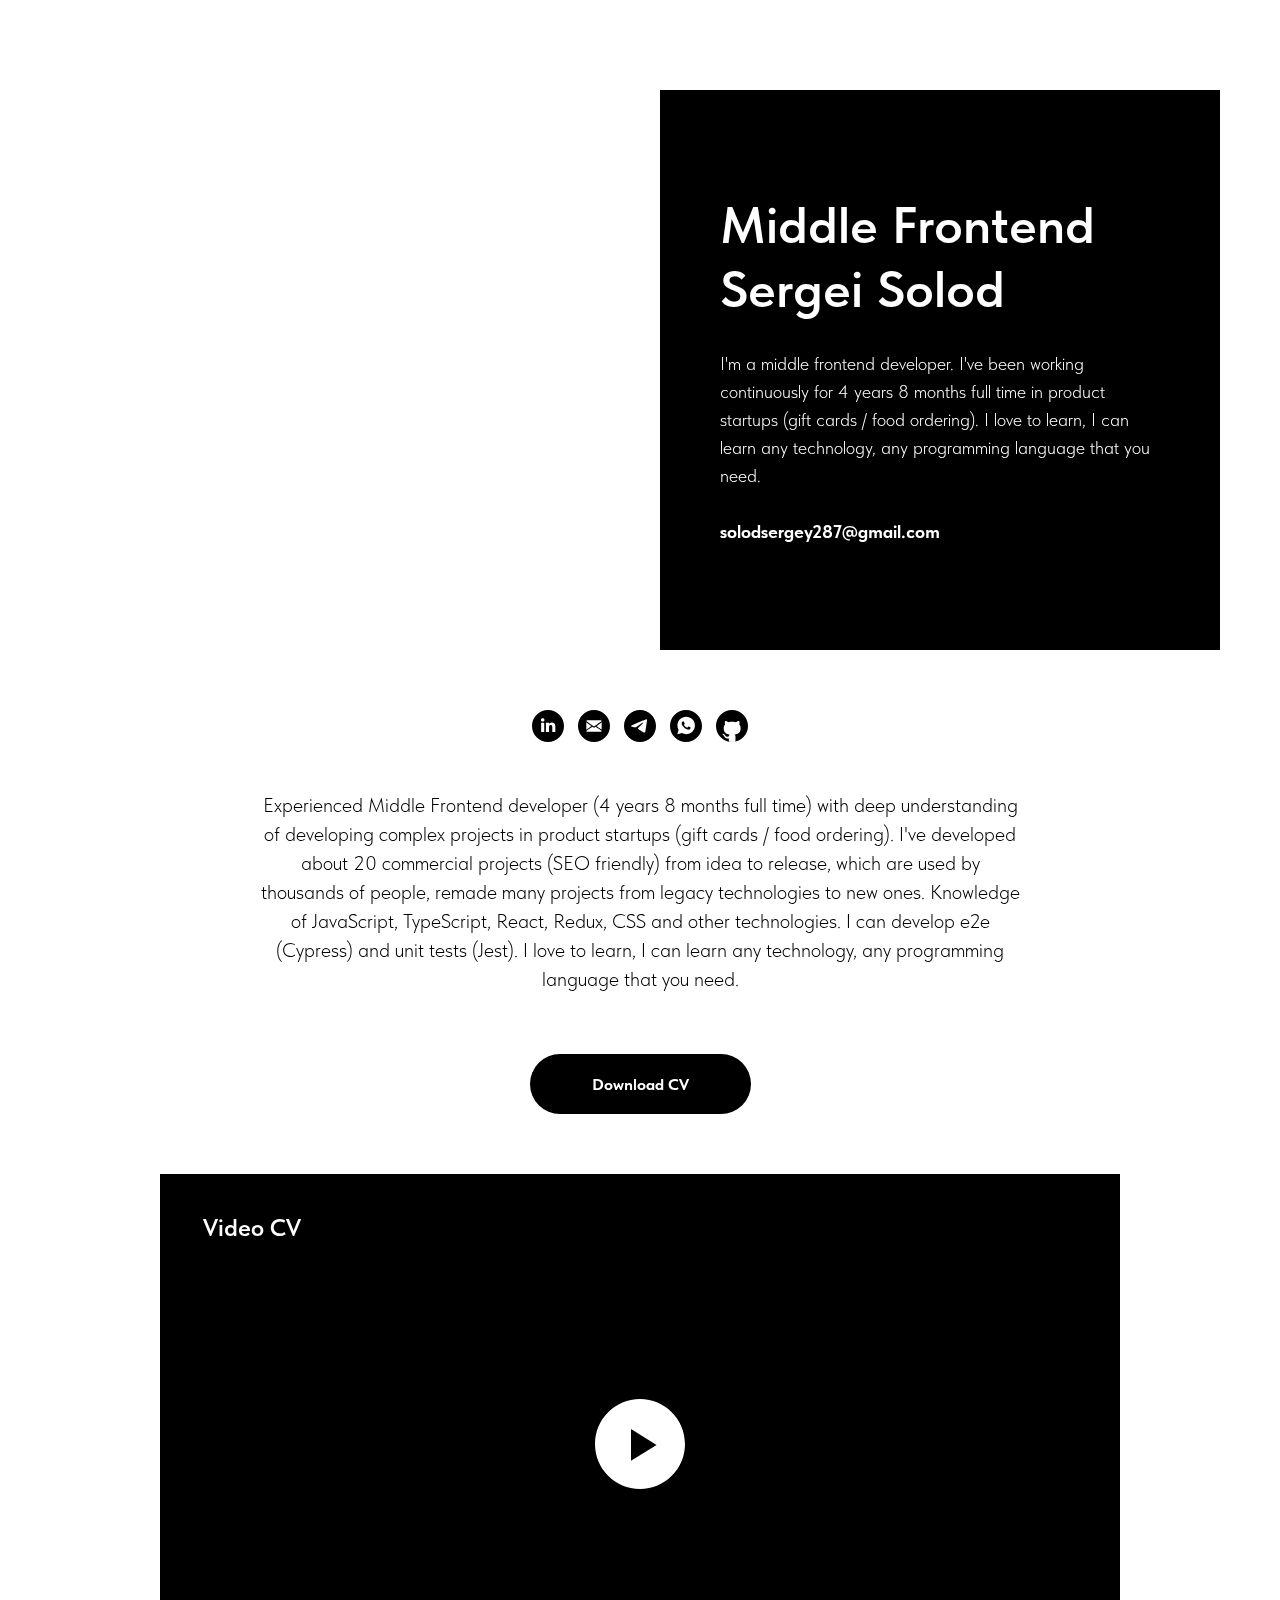
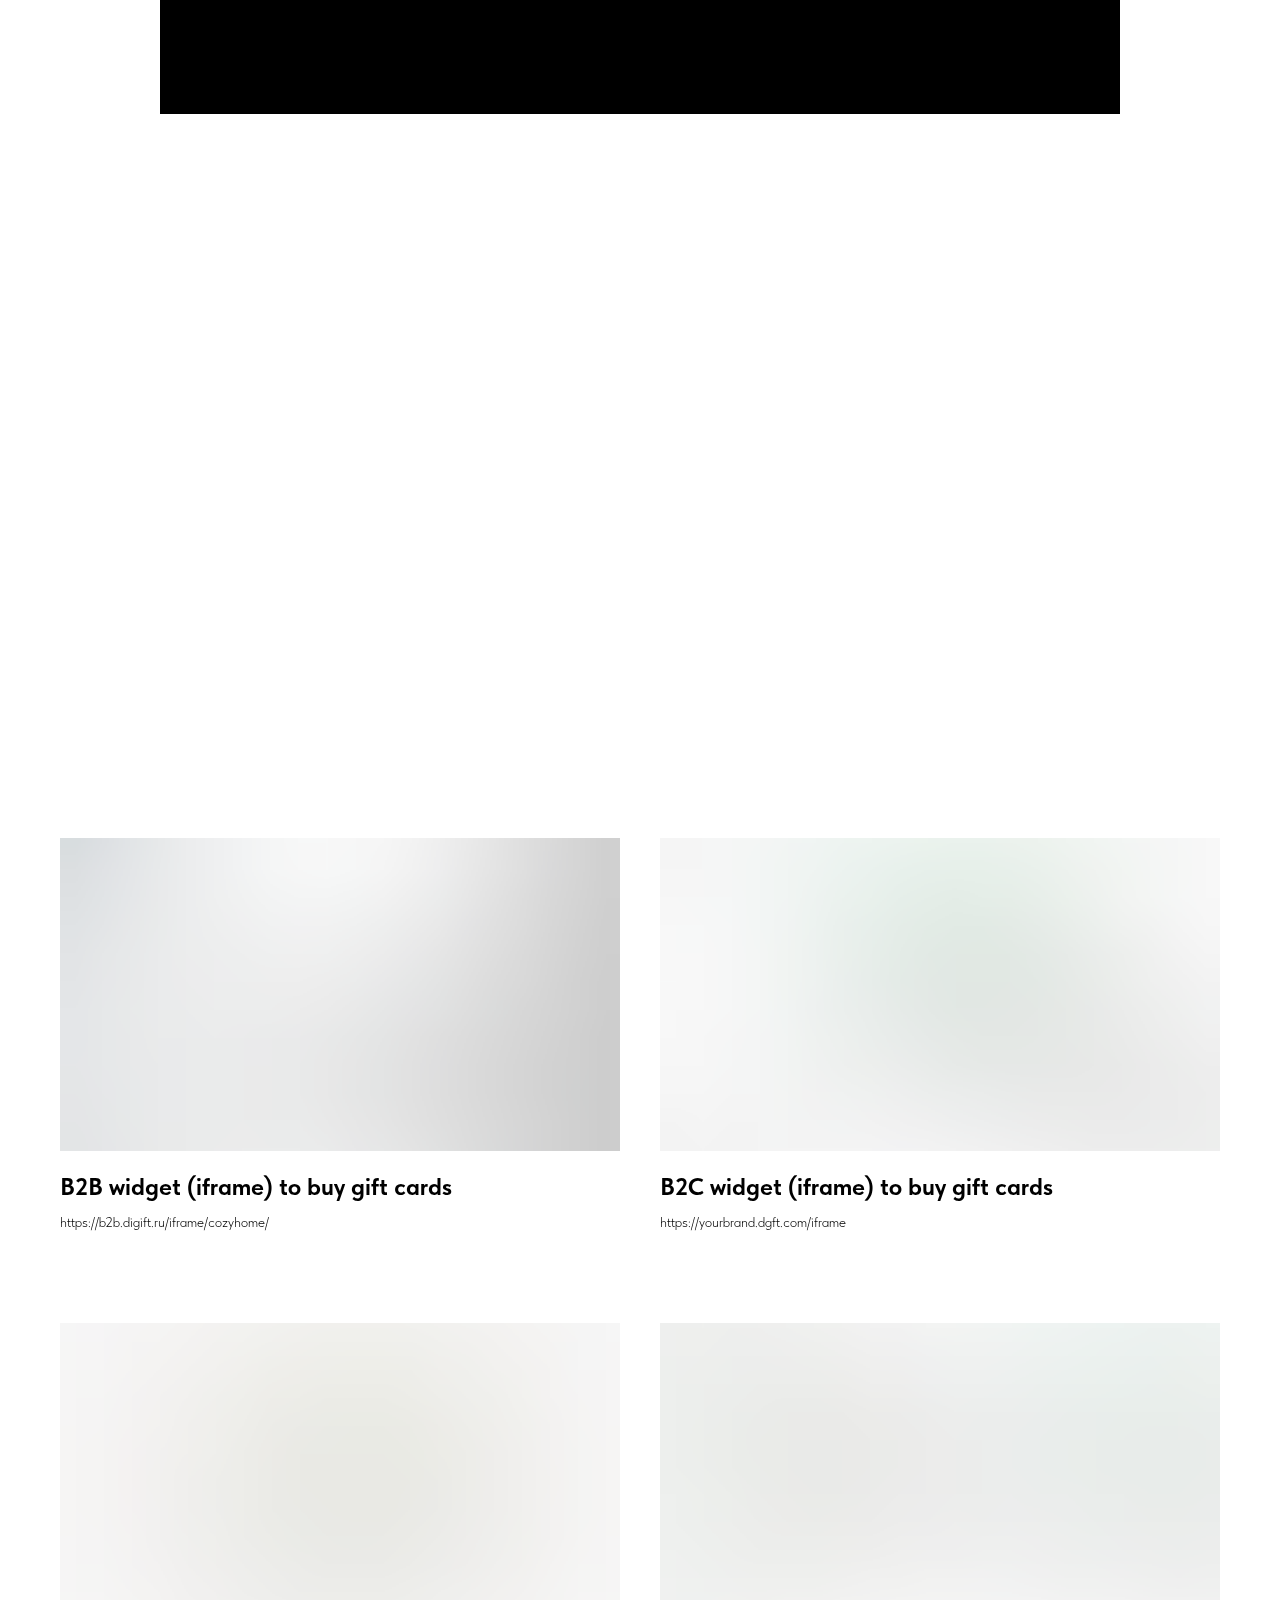
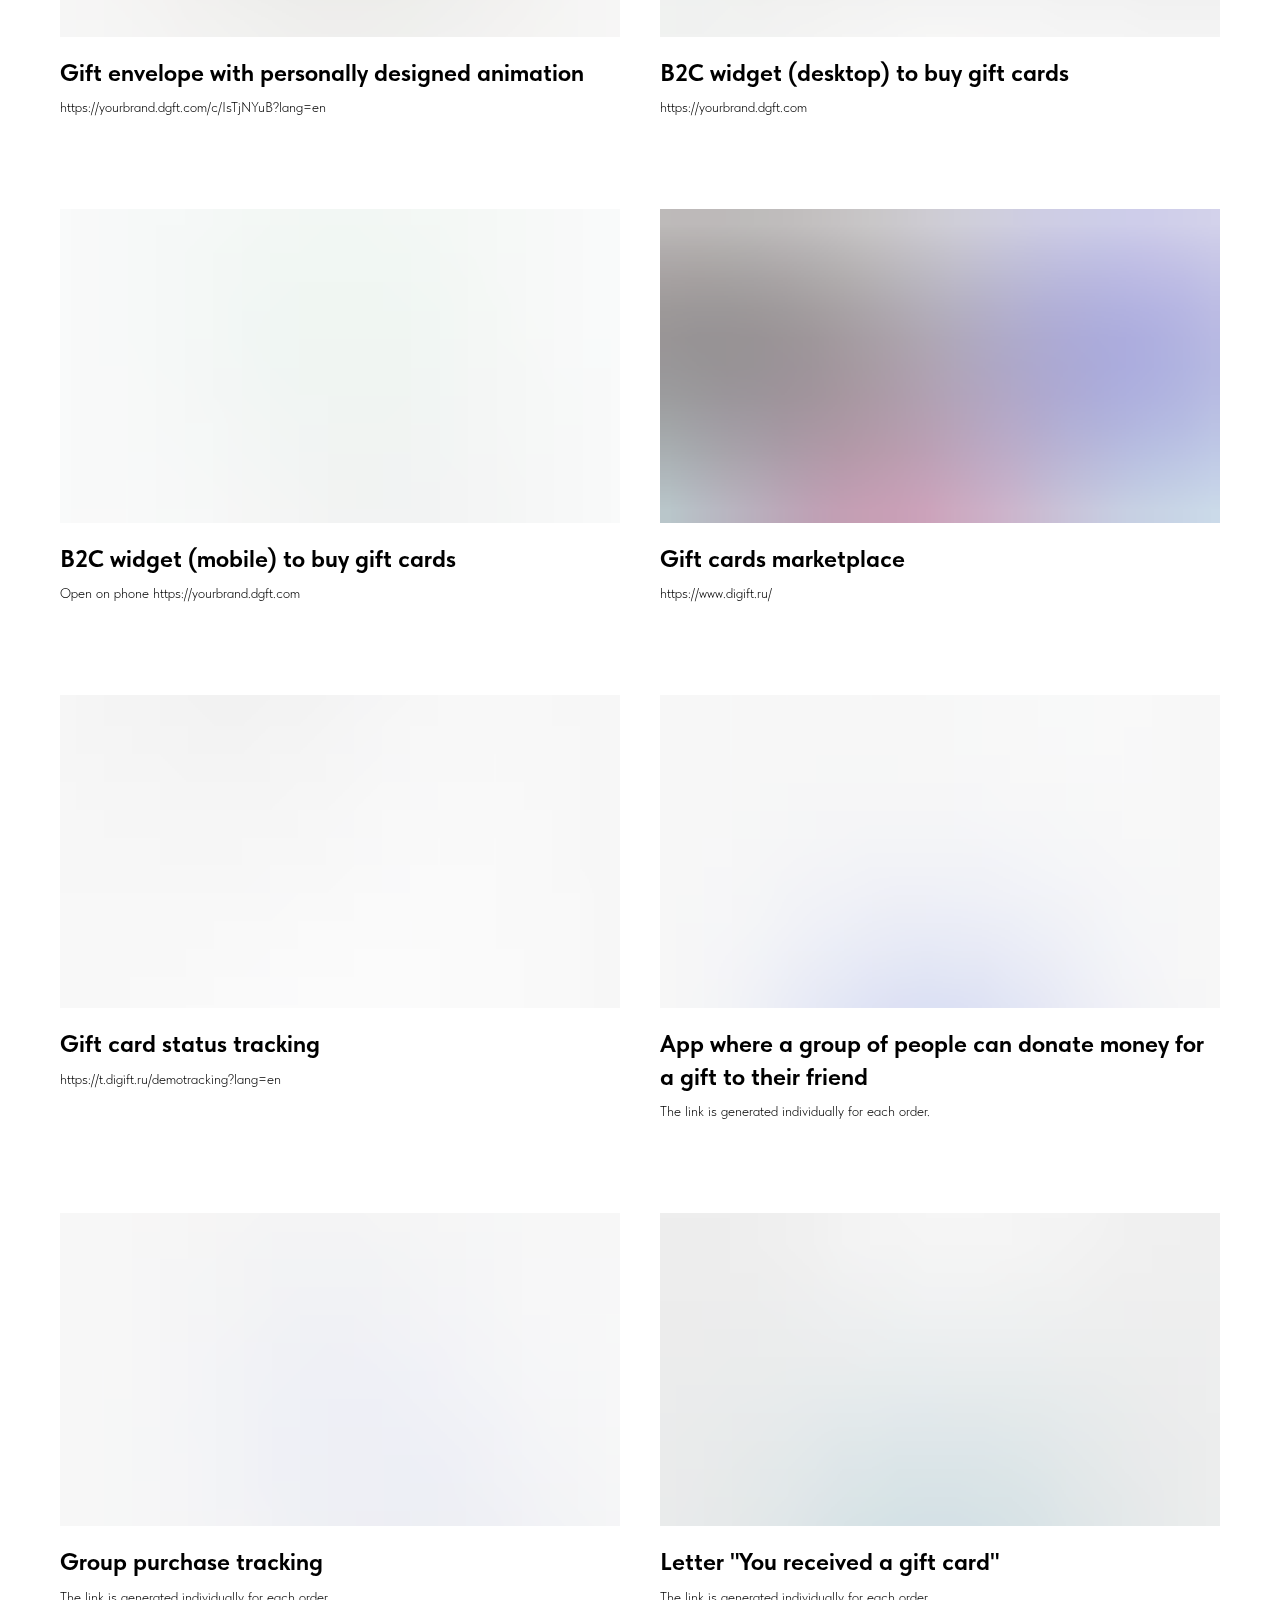
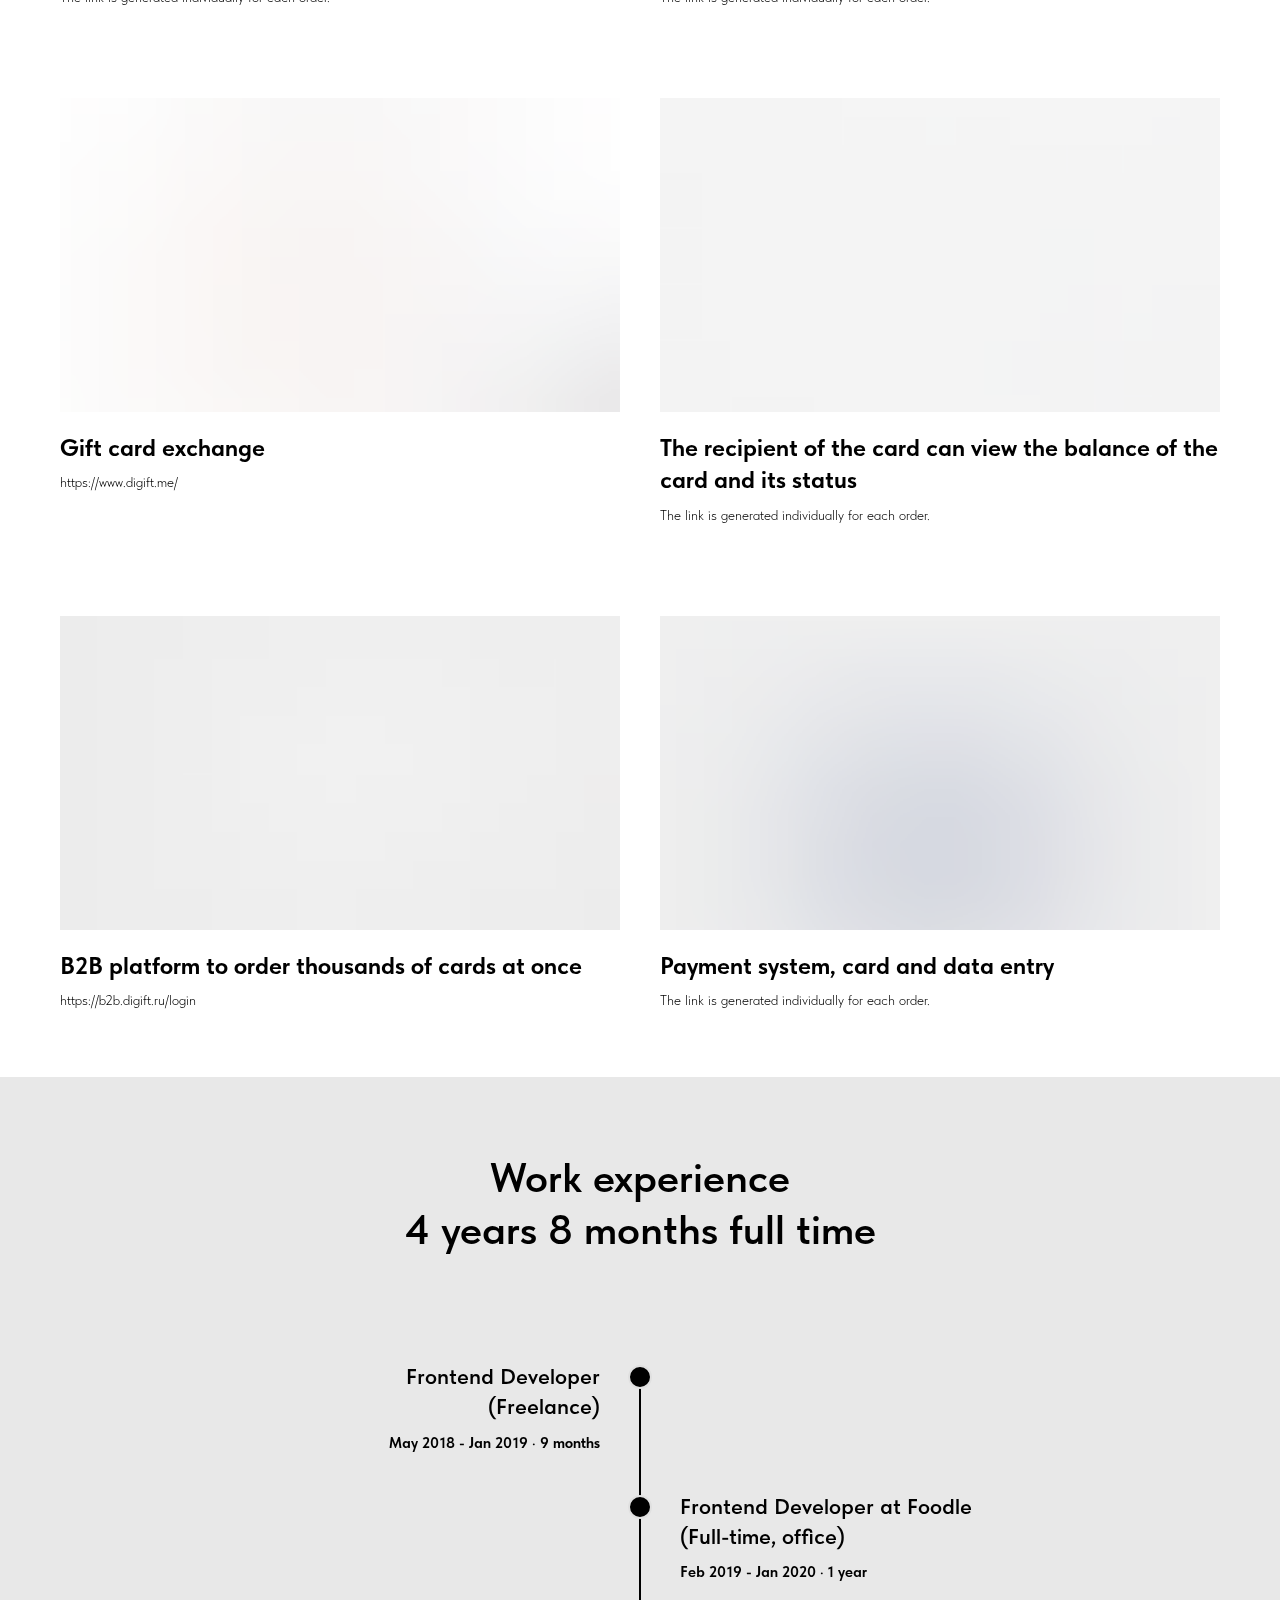
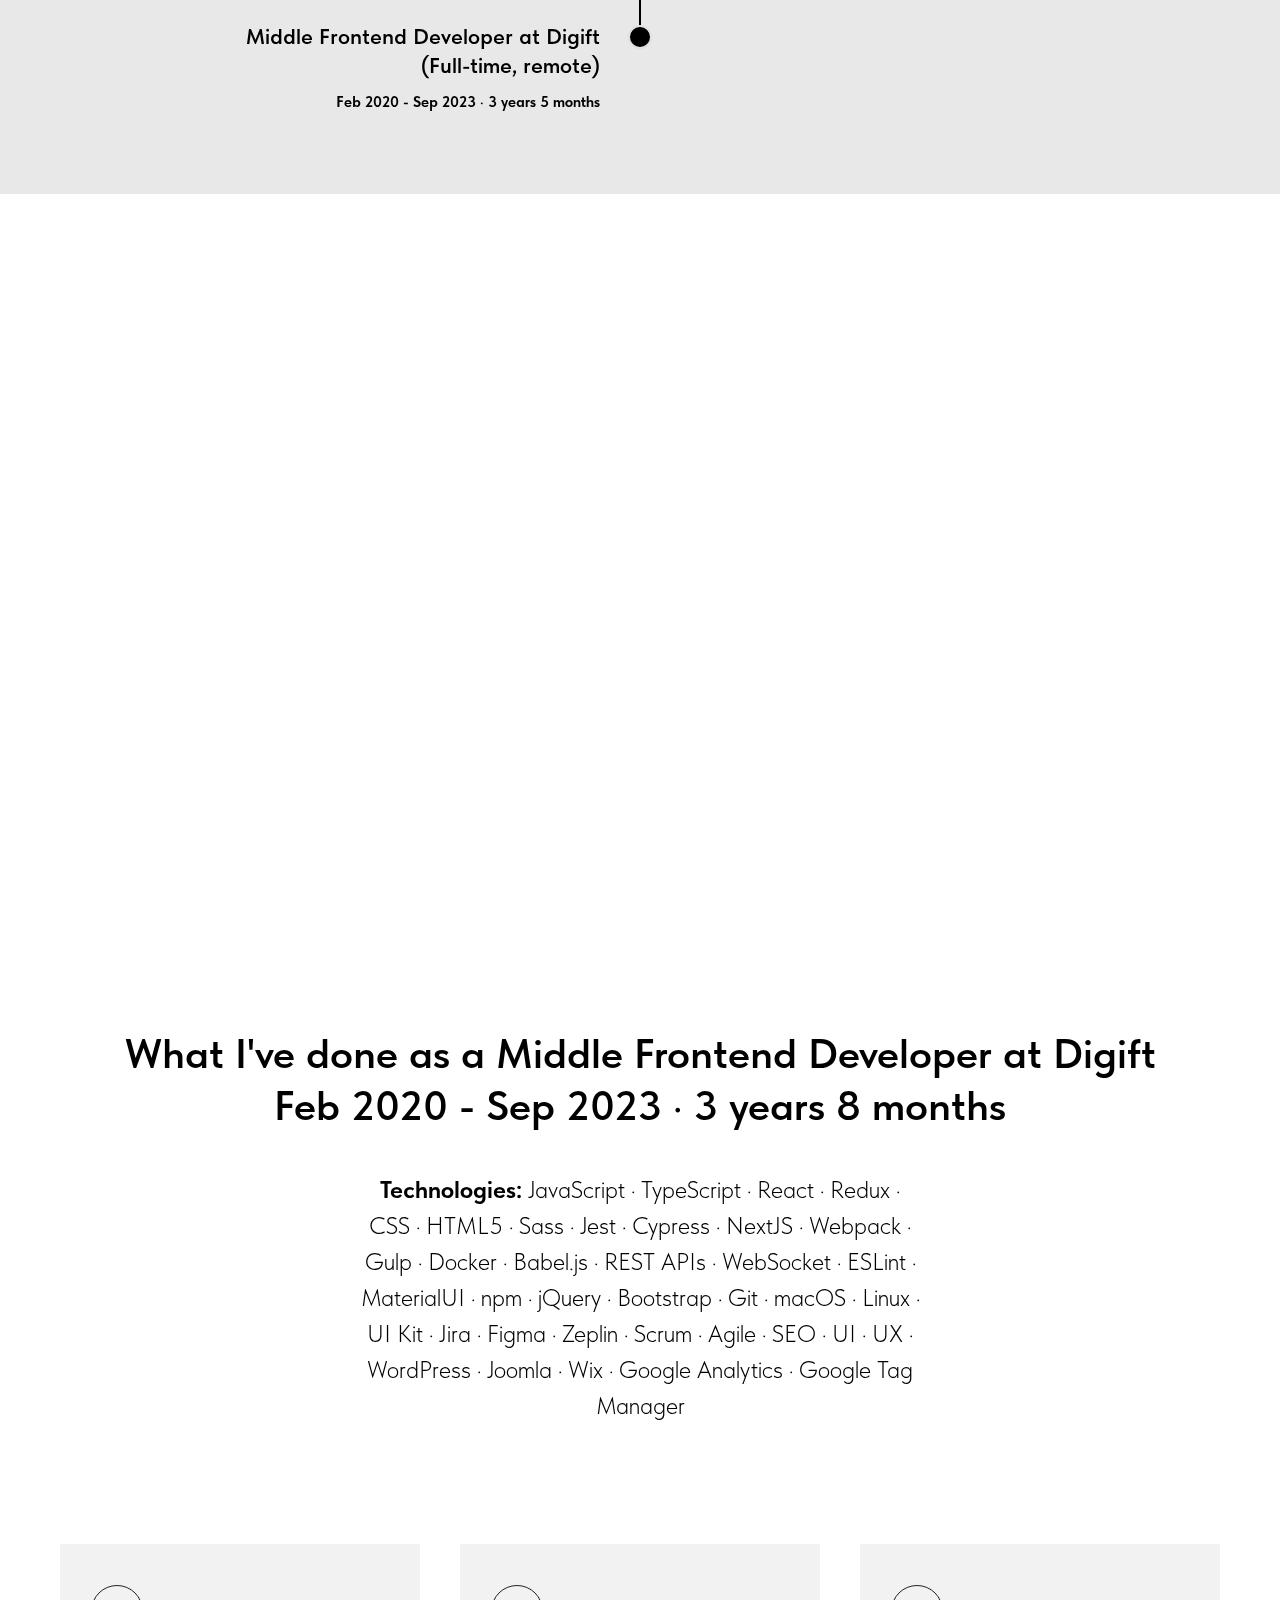
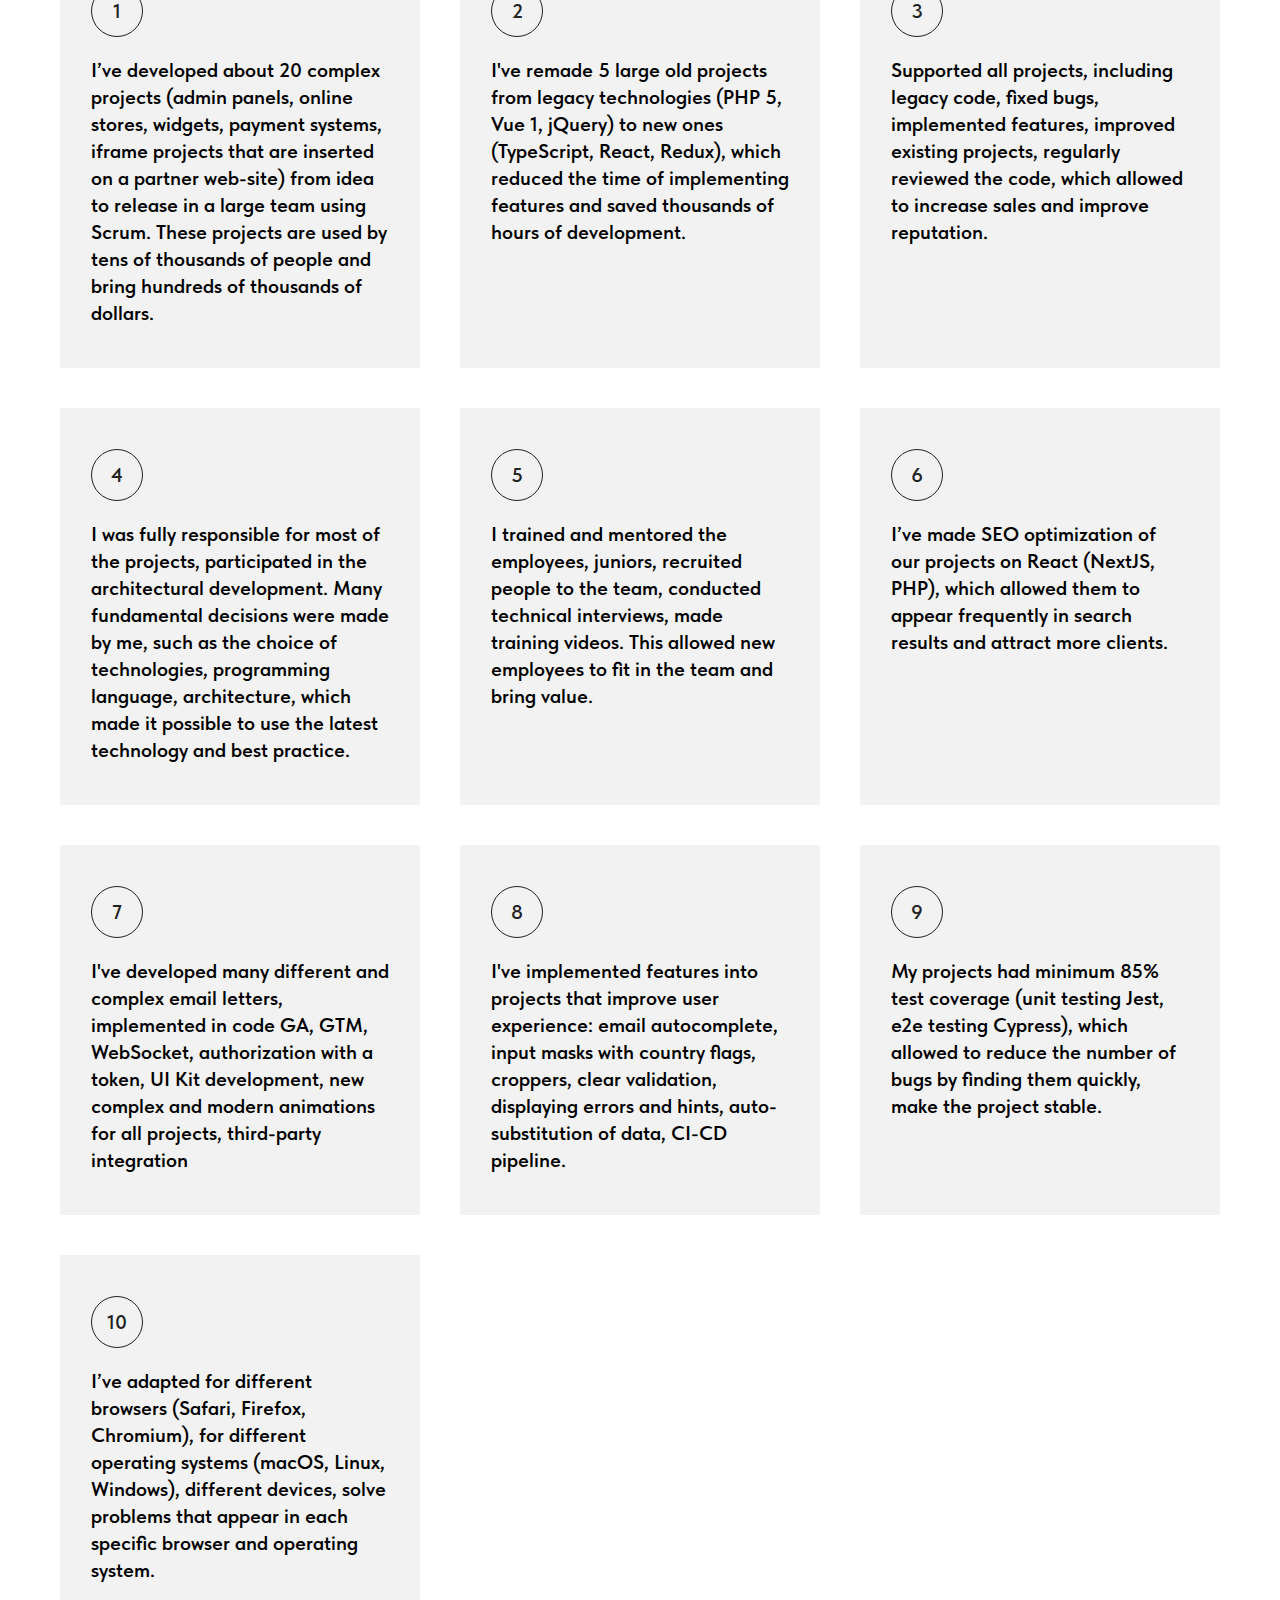
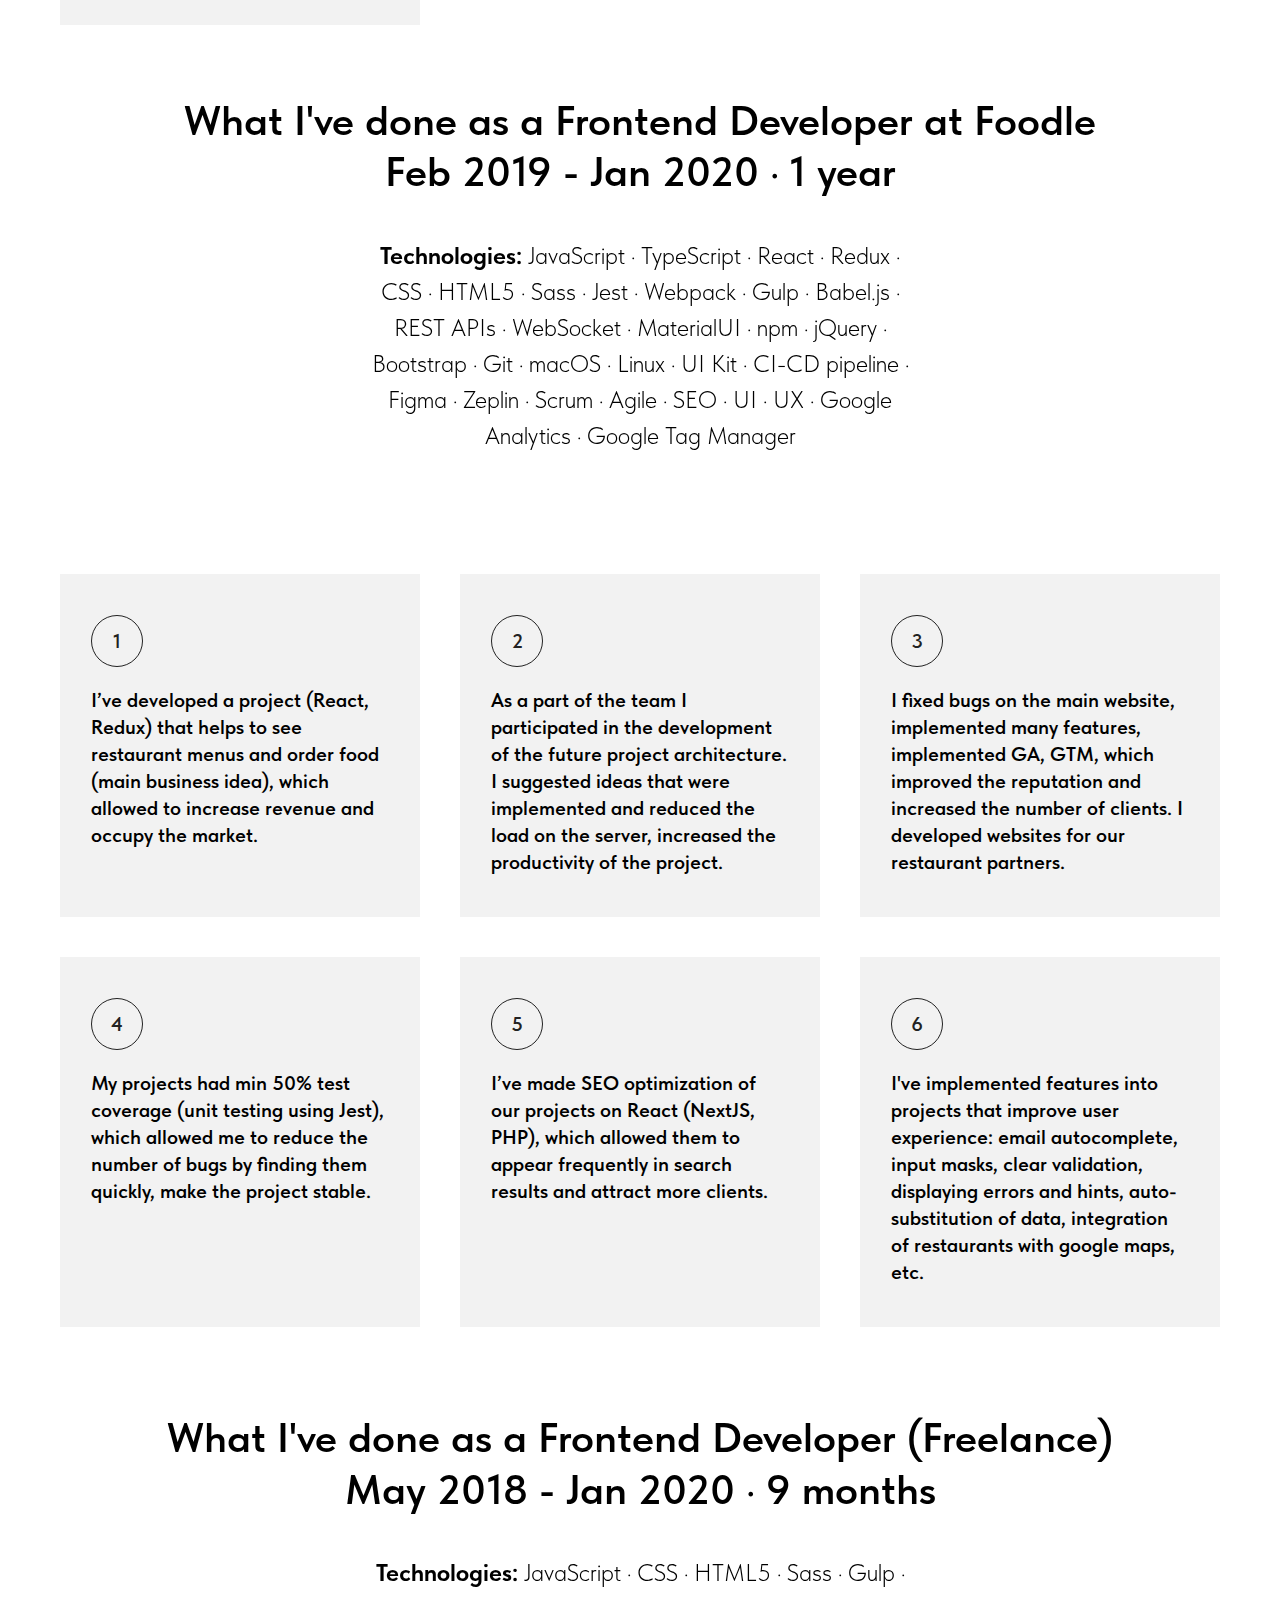
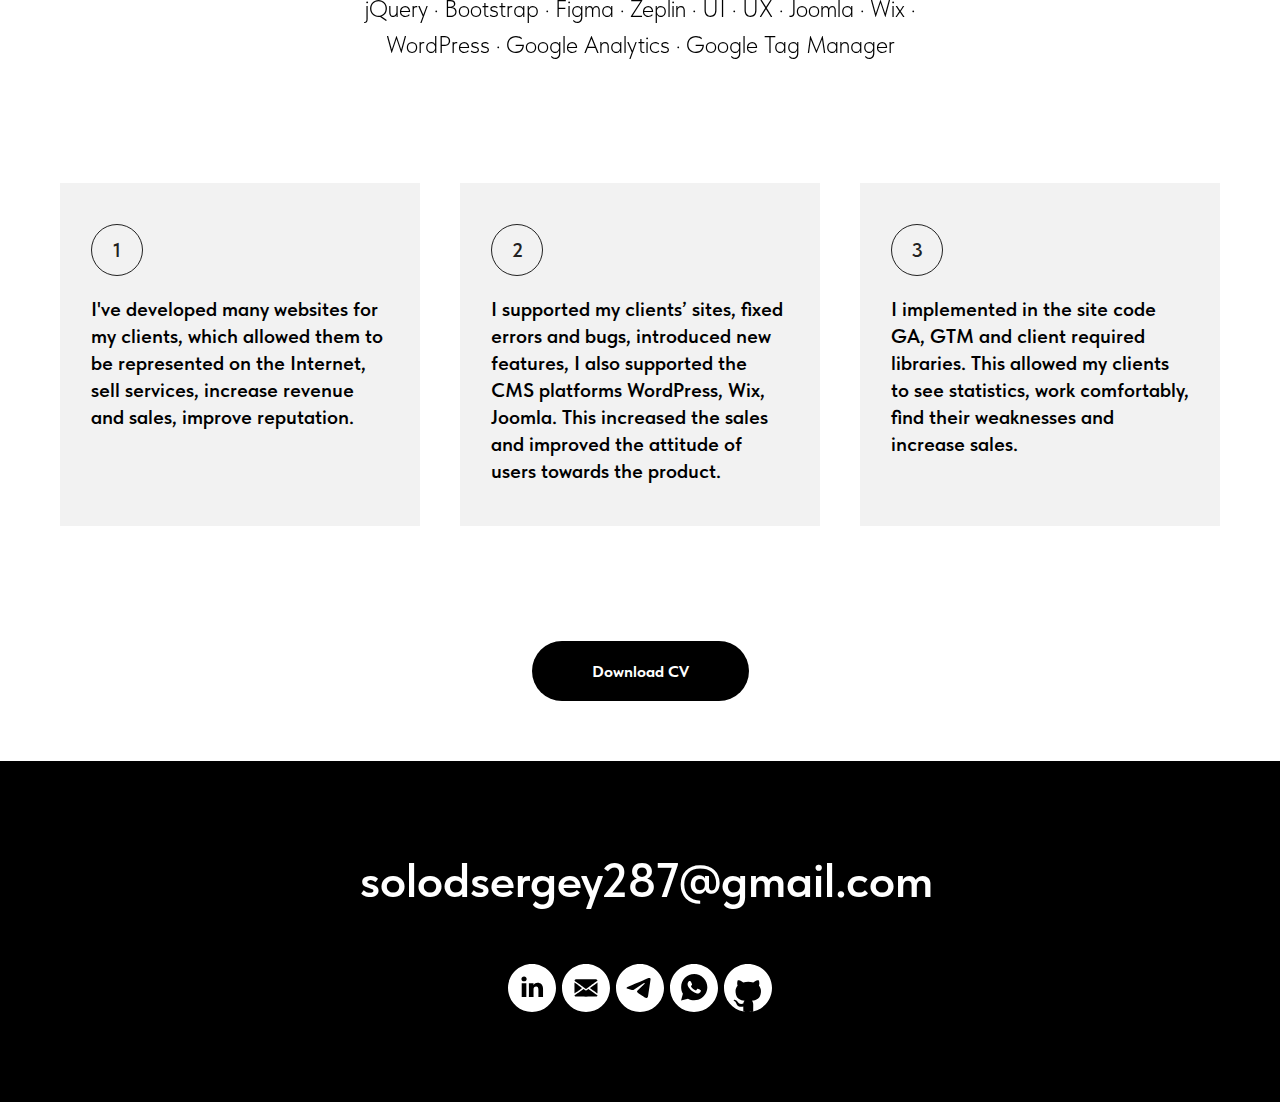
==== commit 6730579b: "Sep 2023" ====
--- a/index.html
+++ b/index.html
@@ -640,7 +640,7 @@
                                 <div class="t547__title t-name t-name_lg" field="li_title__1479137790652" style="color:#000000;">Middle Frontend Developer at Digift
                                     <br>(Full-time, remote)</div>
                                 <div class="t547__descr t-text t-text_xs" field="li_descr__1479137790652" style>
-                                    <p style="text-align: right;"><strong>Feb 2020 - Seb 2023 · 3 years 5 months</strong></p>
+                                    <p style="text-align: right;"><strong>Feb 2020 - Sep 2023 · 3 years 5 months</strong></p>
                                 </div>
                             </div>
                         </div>
